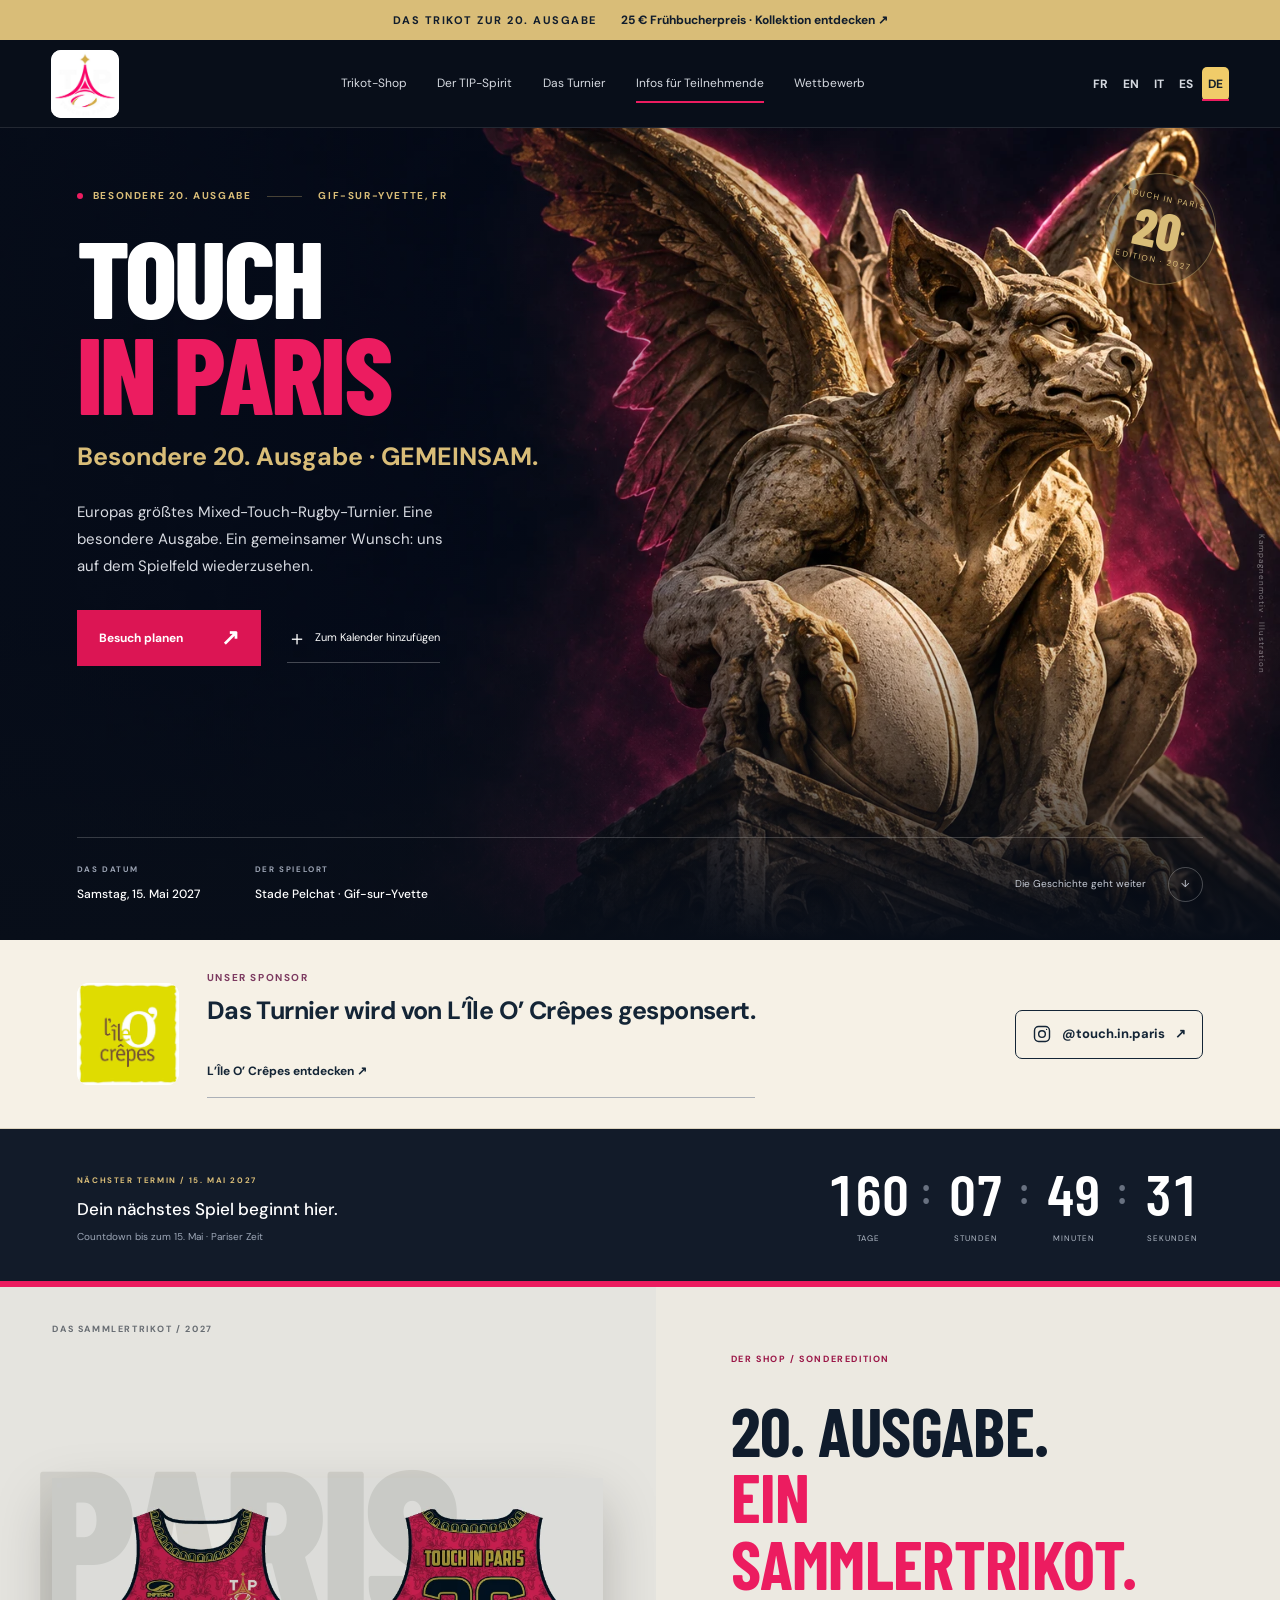
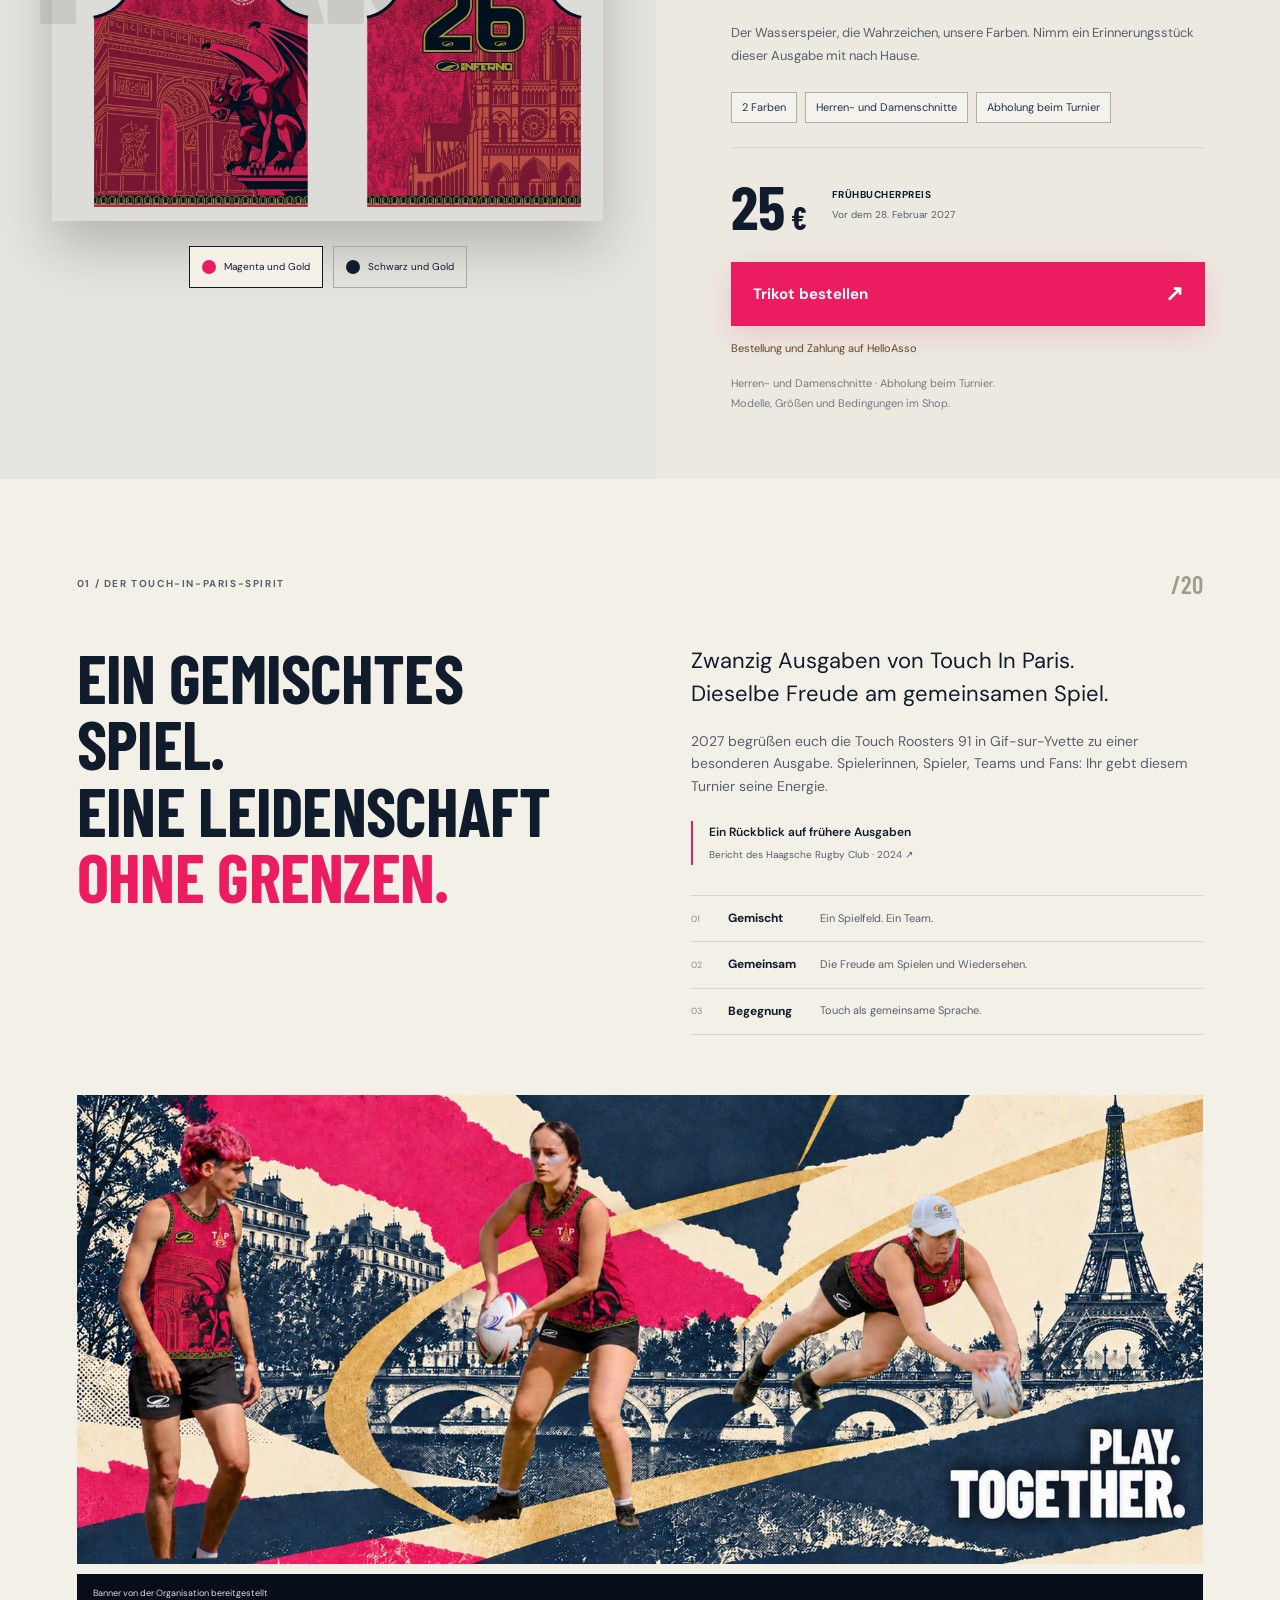
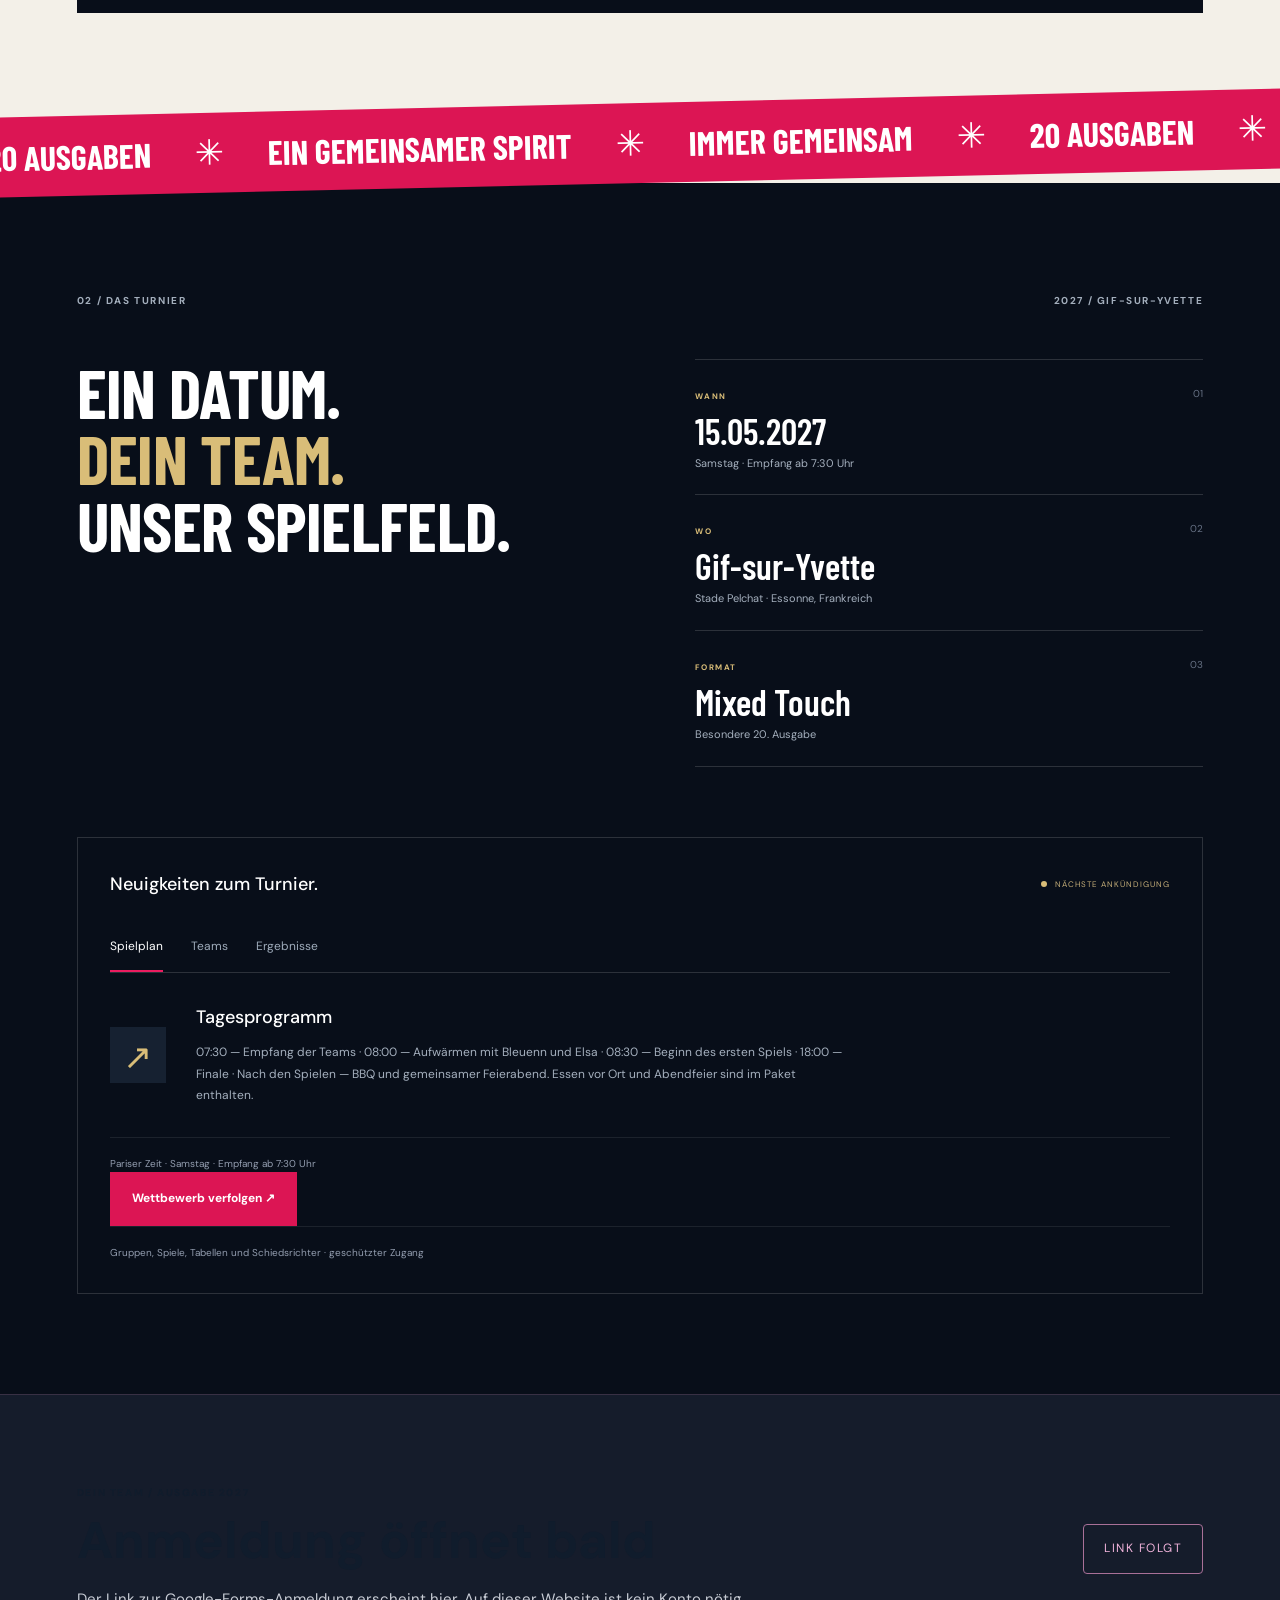
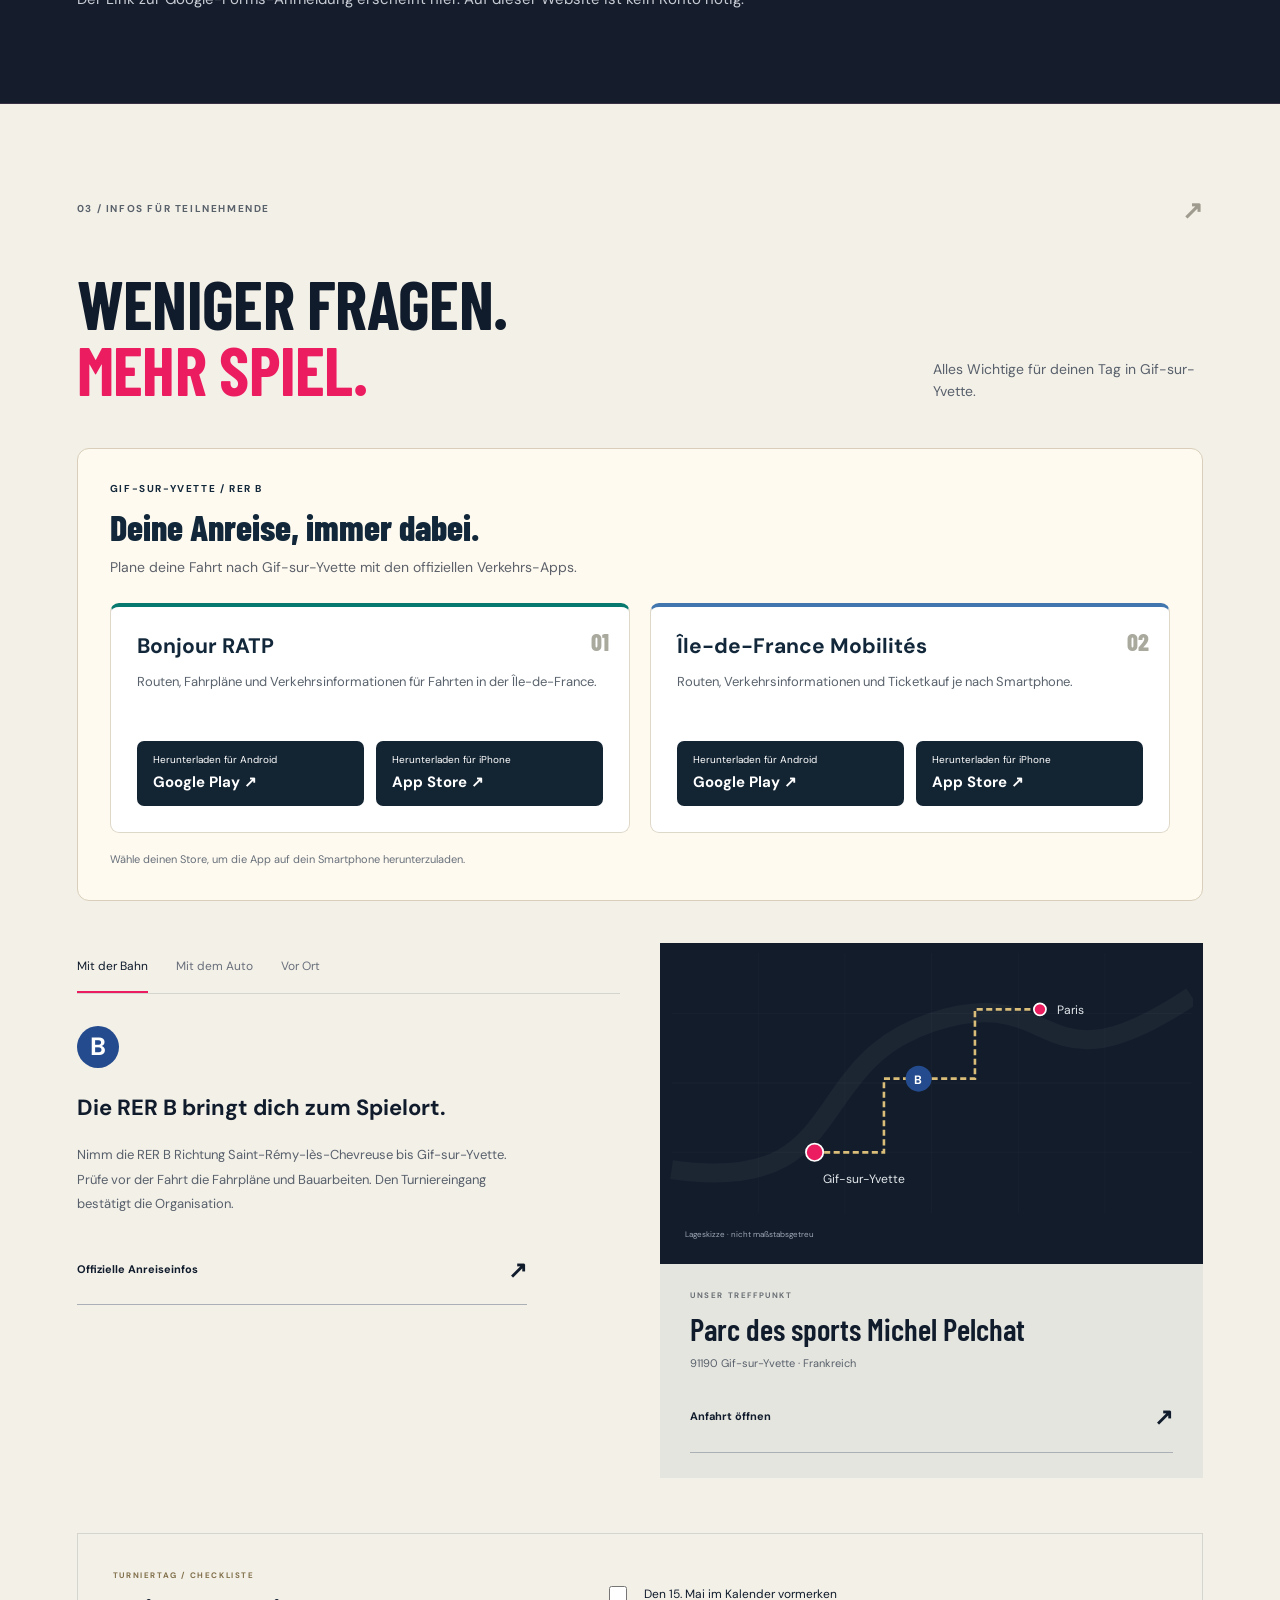
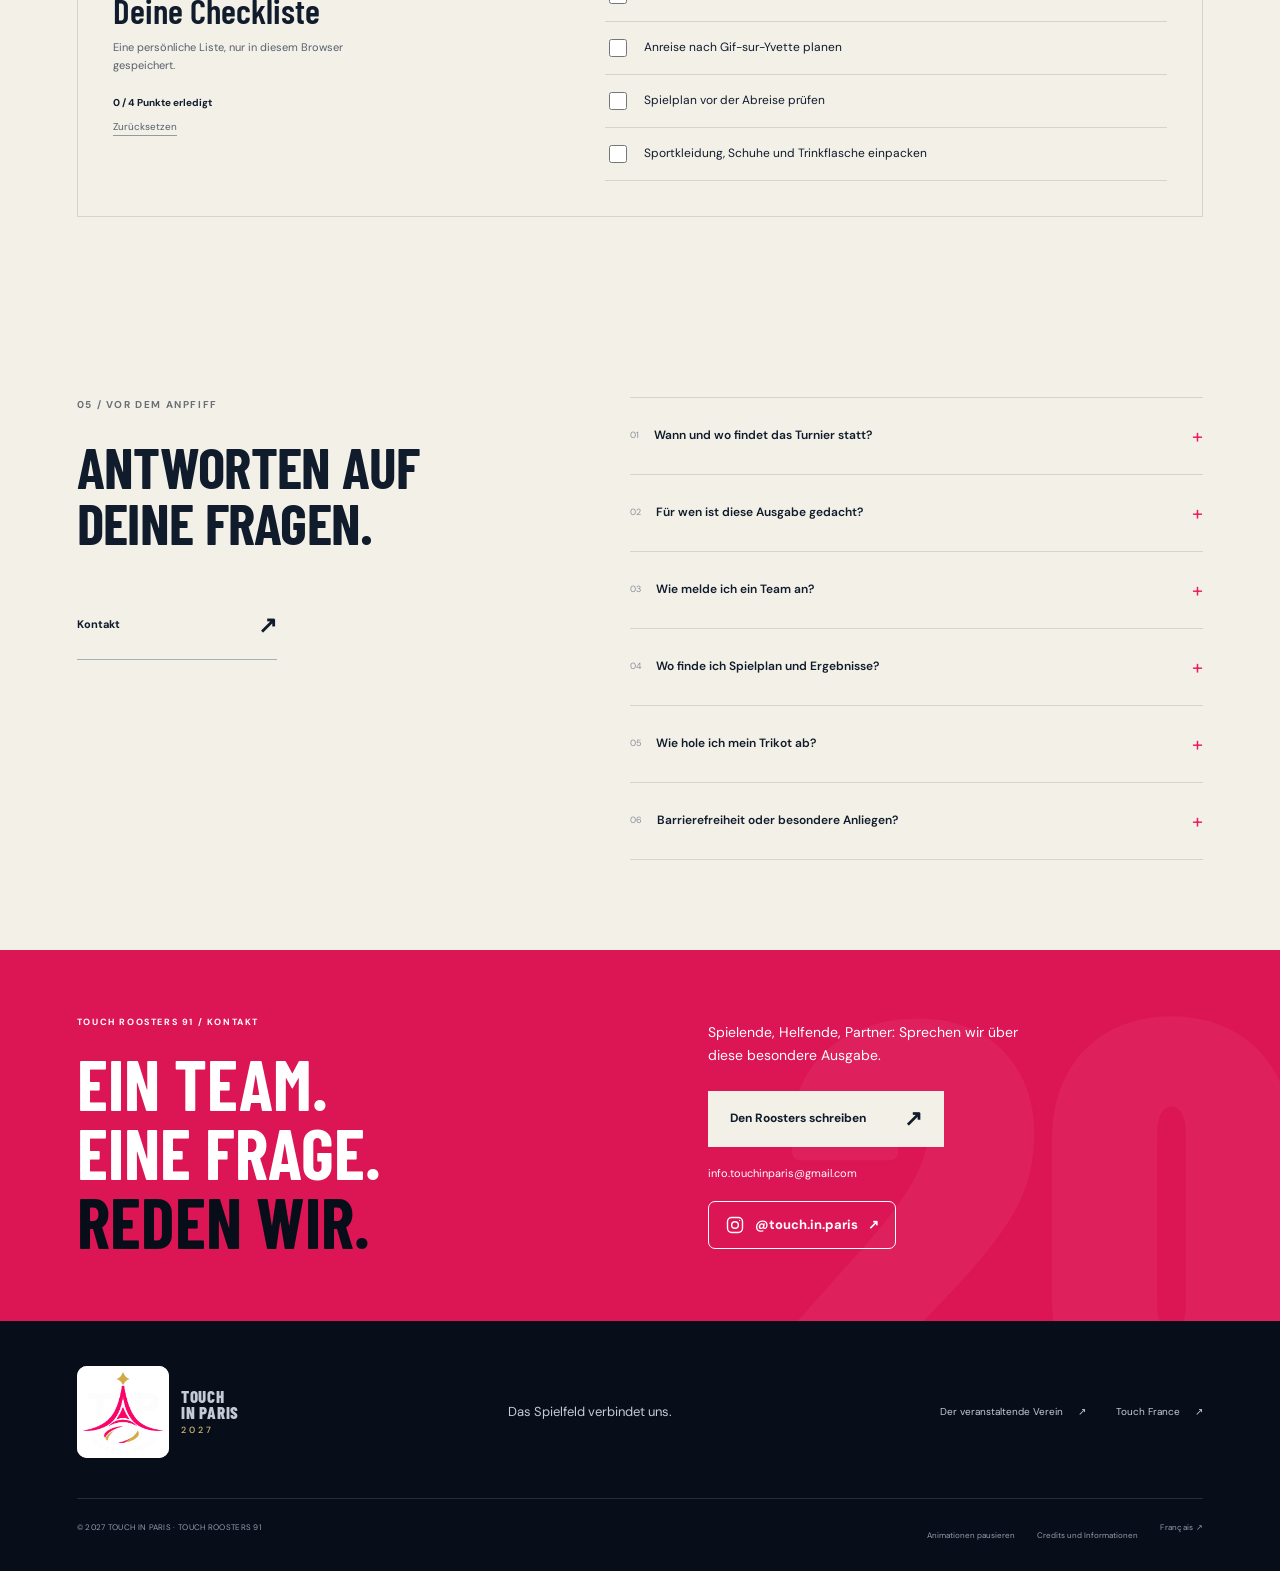
==== de/index.html @ 98de5669 "Add files via upload Remarque Fabrice" ====
<!doctype html><html lang="de"><head><meta charset="utf-8"><meta name="viewport" content="width=device-width,initial-scale=1"><title>Touch In Paris 2027 — Die 20. Gemeinsam.</title><meta name="description" content="Die 20. Ausgabe von Touch In Paris. Mixed-Touch-Rugby am Samstag, 15. Mai 2027 im Stade Pelchat, Gif-sur-Yvette, Frankreich. Plane deinen Besuch."><meta name="theme-color" content="#080e19"><link rel="icon" href="/assets/favicon.svg"><link rel="canonical" href="https://touchinparis.touchroosters91.com/de/"><link rel="alternate" hreflang="fr" href="https://touchinparis.touchroosters91.com/fr/"><link rel="alternate" hreflang="en" href="https://touchinparis.touchroosters91.com/en/"><link rel="alternate" hreflang="it" href="https://touchinparis.touchroosters91.com/it/"><link rel="alternate" hreflang="es" href="https://touchinparis.touchroosters91.com/es/"><link rel="alternate" hreflang="de" href="https://touchinparis.touchroosters91.com/de/"><link rel="alternate" hreflang="x-default" href="https://touchinparis.touchroosters91.com/fr/"><meta property="og:title" content="Touch In Paris 2027 — Die 20. Gemeinsam."><meta property="og:description" content="Die 20. Ausgabe von Touch In Paris. Mixed-Touch-Rugby am Samstag, 15. Mai 2027 im Stade Pelchat, Gif-sur-Yvette, Frankreich. Plane deinen Besuch."><meta property="og:image" content="https://touchinparis.touchroosters91.com/assets/campaign.webp"><meta property="og:type" content="website"><meta property="og:url" content="https://touchinparis.touchroosters91.com/de/"><link rel="preload" href="/assets/campaign.webp" as="image" fetchpriority="high"><link rel="stylesheet" href="/style.fed7dcada0f1.css"><script type="application/ld+json">{"@context":"https://schema.org","@type":"SportsEvent","name":"Touch In Paris 2027 — Besondere 20. Ausgabe","startDate":"2027-05-15T07:30:00+02:00","eventStatus":"https://schema.org/EventScheduled","eventAttendanceMode":"https://schema.org/OfflineEventAttendanceMode","sport":"Touch rugby","location":{"@type":"Place","name":"Stade Pelchat","address":{"@type":"PostalAddress","addressLocality":"Gif-sur-Yvette","postalCode":"91190","addressCountry":"FR"}},"organizer":{"@type":"Organization","name":"Touch Roosters 91","url":"https://www.touchrugby91.com/"},"image":"https://touchinparis.touchroosters91.com/assets/campaign.webp","description":"Die 20. Ausgabe von Touch In Paris. Mixed-Touch-Rugby am Samstag, 15. Mai 2027 im Stade Pelchat, Gif-sur-Yvette, Frankreich. Plane deinen Besuch.","url":"https://touchinparis.touchroosters91.com/de/"}</script></head><body>
<a class="shop-announcement" href="#collector"><span>DAS TRIKOT ZUR 20. AUSGABE</span><strong>25 € Frühbucherpreis · Kollektion entdecken ↗</strong></a><a class="skip" href="#main">Zum Inhalt</a><header class="header"><a class="brand" href="/de/" aria-label="Touch In Paris"><img class="tip-logo" src="/assets/tip-logo-2027-pink-gold.jpg" alt="Touch In Paris" width="1254" height="1254"><span class="brand-name">TOUCH<br>IN PARIS<span class="brand-year">2027</span></span></a><button class="menu-toggle" aria-expanded="false" aria-controls="navigation" aria-label="Menü öffnen"><span></span><span></span></button><nav id="navigation" aria-label="Hauptnavigation"><a href="#collector">Trikot-Shop</a><a href="#spirit">Der TIP-Spirit</a><a href="#event">Das Turnier</a><a href="#guide">Infos für Teilnehmende</a><a href="/competition/?lang=de">Wettbewerb</a></nav><div class="header-end"><nav class="language-links" aria-label="Sprache"><a href="/fr/" lang="fr" hreflang="fr" >FR</a><a href="/en/" lang="en" hreflang="en" >EN</a><a href="/it/" lang="it" hreflang="it" >IT</a><a href="/es/" lang="es" hreflang="es" >ES</a><a href="/de/" lang="de" hreflang="de" aria-current="page">DE</a></nav></div></header>
<main id="main"><section class="hero" aria-labelledby="hero-title"><img class="hero-art" src="/assets/campaign.webp" width="1536" height="1024" alt="" fetchpriority="high"><div class="hero-shade"></div><div class="hero-content"><p class="overline"><span class="dot"></span> Besondere 20. Ausgabe <span class="edition-rule"></span> GIF-SUR-YVETTE, FR</p><h1 id="hero-title">TOUCH<br><em>IN PARIS</em></h1><p class="hero-edition">Besondere 20. Ausgabe · GEMEINSAM.</p><p class="hero-intro">Europas größtes Mixed-Touch-Rugby-Turnier. Eine besondere Ausgabe. Ein gemeinsamer Wunsch: uns auf dem Spielfeld wiederzusehen.</p><div class="hero-actions"><a class="button pink" href="#guide">Besuch planen<span aria-hidden="true">↗</span></a><a class="calendar-link" href="/tip-2027-de.ics" download><span aria-hidden="true">＋</span>Zum Kalender hinzufügen</a></div></div><div class="edition-stamp" aria-hidden="true"><span>TOUCH IN PARIS</span><strong>20<sup>.</sup></strong><span>EDITION · 2027</span></div><div class="hero-bottom"><div><span class="tiny">DAS DATUM</span><strong>Samstag, 15. Mai 2027</strong></div><div><span class="tiny">DER SPIELORT</span><strong>Stade Pelchat · Gif-sur-Yvette</strong></div><a href="#spirit" class="scroll-cue">Die Geschichte geht weiter<span>↓</span></a></div><span class="art-credit">Kampagnenmotiv · Illustration</span></section>
<section class="sponsor-band" aria-label="UNSER SPONSOR"><a class="sponsor-logo" href="https://www.ileocrepes.com/" target="_blank" rel="noopener noreferrer"><img src="/assets/ileo-crepes-sponsor.png" width="447" height="447" alt="L’Île O’ Crêpes" loading="lazy"></a><div><p class="overline">UNSER SPONSOR</p><h2>Das Turnier wird von L’Île O’ Crêpes gesponsert.</h2><a class="text-link" href="https://www.ileocrepes.com/" target="_blank" rel="noopener noreferrer">L’Île O’ Crêpes entdecken ↗</a></div><a class="instagram-link" href="https://www.instagram.com/touch.in.paris/" aria-label="Dem Turnier auf Instagram folgen · @touch.in.paris" target="_blank" rel="noopener noreferrer"><svg viewBox="0 0 24 24" width="20" height="20" fill="none" stroke="currentColor" stroke-width="1.7" aria-hidden="true"><rect x="3" y="3" width="18" height="18" rx="5"/><circle cx="12" cy="12" r="4"/><circle cx="17.5" cy="6.5" r=".8" fill="currentColor" stroke="none"/></svg><span>@touch.in.paris</span><span aria-hidden="true">↗</span></a></section>
<section class="countdown-bar" aria-label="Countdown"><div><span class="overline">NÄCHSTER TERMIN / 15. MAI 2027</span><h2>Dein nächstes Spiel beginnt hier.</h2><p>Countdown bis zum 15. Mai · Pariser Zeit</p></div><div class="countdown" role="timer" aria-label="Countdown bis zum 15. Mai · Pariser Zeit" data-day="Heute ist Turniertag." data-ended="Danke für diese 20. Ausgabe."><div><strong data-count="0">--</strong><span>Tage</span></div><div><strong data-count="1">--</strong><span>Stunden</span></div><div><strong data-count="2">--</strong><span>Minuten</span></div><div><strong data-count="3">--</strong><span>Sekunden</span></div></div></section>
<section id="collector" class="collector"><div class="jersey-stage"><span class="overline">DAS SAMMLERTRIKOT / 2027</span><span class="jersey-backdrop" aria-hidden="true">PARIS</span><img id="jersey" src="/assets/maillot-magenta.webp" width="906" height="564" loading="eager" alt="Sammlertrikot, Vorder- und Rückansicht — Magenta und Gold"><div class="color-controls" role="group" aria-label="Farbe"><button type="button" data-color="magenta" data-alt="Sammlertrikot, Vorder- und Rückansicht — Magenta und Gold" aria-pressed="true"><span class="swatch magenta"></span>Magenta und Gold</button><button type="button" data-color="noir" data-alt="Sammlertrikot, Vorder- und Rückansicht — Schwarz und Gold" aria-pressed="false"><span class="swatch black"></span>Schwarz und Gold</button></div></div><div class="collector-copy"><p class="overline">DER SHOP / SONDEREDITION</p><h2 class="display">20. Ausgabe.<br><em>Ein Sammlertrikot.</em></h2><p>Der Wasserspeier, die Wahrzeichen, unsere Farben. Nimm ein Erinnerungsstück dieser Ausgabe mit nach Hause.</p><div class="shop-details"><span>2 Farben</span><span>Herren- und Damenschnitte</span><span>Abholung beim Turnier</span></div><div class="price-row"><strong>25<span> €</span></strong><span>Frühbucherpreis<small>Vor dem 28. Februar 2027</small></span></div><a class="button pink" href="https://www.helloasso.com/associations/touch-roosters-91/boutiques/maillot-collector-touch-in-paris-2027" target="_blank" rel="noopener noreferrer">Trikot bestellen<span aria-hidden="true">↗</span></a><p class="shop-payment">Bestellung und Zahlung auf HelloAsso</p><p class="shop-note">Herren- und Damenschnitte · Abholung beim Turnier.<br>Modelle, Größen und Bedingungen im Shop.</p></div></section>
<section id="spirit" class="story section"><div class="section-top"><p class="overline">01 / DER TOUCH-IN-PARIS-SPIRIT</p><span class="index-mark">/20</span></div><div class="story-grid"><h2 class="display reveal">Ein gemischtes Spiel.<br>Eine Leidenschaft<br><em>ohne Grenzen.</em></h2><div class="story-copy reveal"><p class="lead">Zwanzig Ausgaben von Touch In Paris. Dieselbe Freude am gemeinsamen Spiel.</p><p>2027 begrüßen euch die Touch Roosters 91 in Gif-sur-Yvette zu einer besonderen Ausgabe. Spielerinnen, Spieler, Teams und Fans: Ihr gebt diesem Turnier seine Energie.</p><a class="archive-link" href="https://haagscherugbyclub.nl/touch-in-paris-tournament/" target="_blank" rel="noopener noreferrer">Ein Rückblick auf frühere Ausgaben<span>Bericht des Haagsche Rugby Club · 2024 ↗</span></a><div class="values"><div><span class="value-number">01</span><h3>Gemischt</h3><p>Ein Spielfeld. Ein Team.</p></div><div><span class="value-number">02</span><h3>Gemeinsam</h3><p>Die Freude am Spielen und Wiedersehen.</p></div><div><span class="value-number">03</span><h3>Begegnung</h3><p>Touch als gemeinsame Sprache.</p></div></div></div></div><figure class="action-art supplied-banner"><img src="/assets/tip-banner-2027.jpg" width="1600" height="667" loading="lazy" alt="Touch In Paris · Play. Together."><figcaption>Banner von der Organisation bereitgestellt</figcaption></figure></section>
<div class="ticker" aria-hidden="true"><div><span>20 AUSGABEN</span><i>✳</i><span>EIN GEMEINSAMER SPIRIT</span><i>✳</i><span>IMMER GEMEINSAM</span><i>✳</i><span>20 AUSGABEN</span><i>✳</i><span>EIN GEMEINSAMER SPIRIT</span><i>✳</i><span>IMMER GEMEINSAM</span><i>✳</i></div></div>
<section id="event" class="event-section section"><div class="section-top"><p class="overline">02 / DAS TURNIER</p><span class="overline">2027 / GIF-SUR-YVETTE</span></div><div class="event-layout"><h2 class="display reveal">Ein Datum.<br><em>Dein Team.</em><br>Unser Spielfeld.</h2><div class="event-facts"><div class="fact reveal"><span class="tiny">WANN</span><h3>15.05.2027</h3><p>Samstag · Empfang ab 7:30 Uhr</p><span class="fact-index">01</span></div><div class="fact reveal"><span class="tiny">WO</span><h3>Gif-sur-Yvette</h3><p>Stade Pelchat · Essonne, Frankreich</p><span class="fact-index">02</span></div><div class="fact reveal"><span class="tiny">FORMAT</span><h3>Mixed Touch</h3><p>Besondere 20. Ausgabe</p><span class="fact-index">03</span></div></div></div><div class="competition reveal"><div class="competition-heading"><h3>Neuigkeiten zum Turnier.</h3><span class="status"><span class="dot"></span>NÄCHSTE ANKÜNDIGUNG</span></div><div class="tabs" role="tablist" aria-label="Das Turnier"><button role="tab" id="comp-tab-0" aria-controls="comp-panel-0" aria-selected="true" tabindex="0">Spielplan</button><button role="tab" id="comp-tab-1" aria-controls="comp-panel-1" aria-selected="false" tabindex="-1">Teams</button><button role="tab" id="comp-tab-2" aria-controls="comp-panel-2" aria-selected="false" tabindex="-1">Ergebnisse</button></div><div id="comp-panel-0" role="tabpanel" aria-labelledby="comp-tab-0" ><div class="panel-icon" aria-hidden="true">↗</div><div><h4>Tagesprogramm</h4><p>07:30 — Empfang der Teams · 08:00 — Aufwärmen mit Bleuenn und Elsa · 08:30 — Beginn des ersten Spiels · 18:00 — Finale · Nach den Spielen — BBQ und gemeinsamer Feierabend. Essen vor Ort und Abendfeier sind im Paket enthalten.</p></div></div><div id="comp-panel-1" role="tabpanel" aria-labelledby="comp-tab-1" hidden><div class="panel-icon" aria-hidden="true">◎</div><div><h4>Die Teams bereiten sich vor</h4><p>Die Liste der Teams für 2027 ist noch nicht veröffentlicht. Teilnehmende Vereine erscheinen hier nach ihrer Bekanntgabe.</p></div></div><div id="comp-panel-2" role="tabpanel" aria-labelledby="comp-tab-2" hidden><div class="panel-icon" aria-hidden="true">—</div><div><h4>Die Spiele stehen noch bevor</h4><p>Gruppen, Ergebnisse und Tabellen werden mit den Turnierinformationen veröffentlicht.</p></div></div><p class="competition-note">Pariser Zeit · Samstag · Empfang ab 7:30 Uhr</p><a class="button pink competition-entry" href="/competition/?lang=de">Wettbewerb verfolgen ↗</a><p class="competition-note">Gruppen, Spiele, Tabellen und Schiedsrichter · geschützter Zugang</p></div></section>
<section id="inscriptions" class="registration-band section" aria-labelledby="registration-title"><div><p class="overline">DEIN TEAM / AUSGABE 2027</p><h2 id="registration-title">Anmeldung öffnet bald</h2><p>Der Link zur Google-Forms-Anmeldung erscheint hier. Auf dieser Website ist kein Konto nötig.</p></div><span class="registration-status">LINK FOLGT</span></section>
<section id="guide" class="guide section"><div class="section-top"><p class="overline">03 / INFOS FÜR TEILNEHMENDE</p><span class="index-mark">↗</span></div><div class="guide-heading"><h2 class="display reveal">Weniger Fragen.<br><em>Mehr Spiel.</em></h2><p>Alles Wichtige für deinen Tag in Gif-sur-Yvette.</p></div><section class="transport-apps" aria-labelledby="transport-apps-title"><div class="transport-apps-heading"><p class="overline">GIF-SUR-YVETTE / RER B</p><h3 id="transport-apps-title">Deine Anreise, immer dabei.</h3><p>Plane deine Fahrt nach Gif-sur-Yvette mit den offiziellen Verkehrs-Apps.</p></div><div class="transport-app-grid"><article class="transport-app ratp"><span class="app-number" aria-hidden="true">01</span><h4>Bonjour RATP</h4><p>Routen, Fahrpläne und Verkehrsinformationen für Fahrten in der Île-de-France.</p><div class="store-links"><a href="https://play.google.com/store/apps/details?id=com.fabernovel.ratp&amp;hl=de" aria-label="Herunterladen für Android · Bonjour RATP" target="_blank" rel="noopener noreferrer"><small>Herunterladen für Android</small><strong>Google Play ↗</strong></a><a href="https://apps.apple.com/de/app/bonjour-ratp/id507107090" aria-label="Herunterladen für iPhone · Bonjour RATP" target="_blank" rel="noopener noreferrer"><small>Herunterladen für iPhone</small><strong>App Store ↗</strong></a></div></article><article class="transport-app idfm"><span class="app-number" aria-hidden="true">02</span><h4>Île-de-France Mobilités</h4><p>Routen, Verkehrsinformationen und Ticketkauf je nach Smartphone.</p><div class="store-links"><a href="https://play.google.com/store/apps/details?id=com.applidium.vianavigo&amp;hl=de" aria-label="Herunterladen für Android · Île-de-France Mobilités" target="_blank" rel="noopener noreferrer"><small>Herunterladen für Android</small><strong>Google Play ↗</strong></a><a href="https://apps.apple.com/de/app/%C3%AEle-de-france-mobilit%C3%A9s/id484527651" aria-label="Herunterladen für iPhone · Île-de-France Mobilités" target="_blank" rel="noopener noreferrer"><small>Herunterladen für iPhone</small><strong>App Store ↗</strong></a></div></article></div><p class="transport-apps-note">Wähle deinen Store, um die App auf dein Smartphone herunterzuladen.</p></section><div class="guide-grid"><div class="travel"><div class="tabs" role="tablist" aria-label="Anreise und Ankunft"><button role="tab" id="travel-tab-0" aria-controls="travel-panel-0 travel-visual-0" aria-selected="true" tabindex="0">Mit der Bahn</button><button role="tab" id="travel-tab-1" aria-controls="travel-panel-1 travel-visual-1" aria-selected="false" tabindex="-1">Mit dem Auto</button><button role="tab" id="travel-tab-2" aria-controls="travel-panel-2 travel-visual-2" aria-selected="false" tabindex="-1">Vor Ort</button></div><div id="travel-panel-0" class="travel-panel" role="tabpanel" aria-labelledby="travel-tab-0" ><span class="route-icon" aria-hidden="true">B</span><h3>Die RER B bringt dich zum Spielort.</h3><p>Nimm die RER B Richtung Saint-Rémy-lès-Chevreuse bis Gif-sur-Yvette. Prüfe vor der Fahrt die Fahrpläne und Bauarbeiten. Den Turniereingang bestätigt die Organisation.</p><a class="text-link" href="https://www.ville-gif.fr/1800/venir-a-gif.htm?L=1" target="_blank" rel="noopener noreferrer">Offizielle Anreiseinfos<span aria-hidden="true">↗</span></a></div><div id="travel-panel-1" class="travel-panel" role="tabpanel" aria-labelledby="travel-tab-1" hidden><span class="route-icon" aria-hidden="true">↗</span><h3>Dein Ziel: Stade Pelchat.</h3><p>Gib „Parc des sports Michel Pelchat, Gif-sur-Yvette“ als Ziel ein. Eingang, Parkplätze und Ausstiegsmöglichkeiten werden vor dem Turnier bestätigt.</p><a class="text-link" href="https://www.google.com/maps/search/?api=1&query=Parc+des+sports+Michel+Pelchat+Gif-sur-Yvette" target="_blank" rel="noopener noreferrer">Route planen<span aria-hidden="true">↗</span></a></div><div id="travel-panel-2" class="travel-panel" role="tabpanel" aria-labelledby="travel-tab-2" hidden><span class="route-icon" aria-hidden="true">◎</span><h3>Euer Tag vor Ort</h3><p>Essen vor Ort und Abendfeier sind im Paket enthalten.</p><a class="text-link" href="mailto:info.touchinparis@gmail.com">Organisation kontaktieren<span aria-hidden="true">↗</span></a></div></div><div class="venue-card"><div id="travel-visual-0" role="tabpanel" aria-labelledby="travel-tab-0"><div class="route-map" aria-hidden="true"><svg viewBox="0 0 600 300" fill="none"><path class="map-grid" d="M0 70H600M0 150H600M0 230H600M100 0V300M200 0V300M300 0V300M400 0V300M500 0V300"/><path class="map-river" d="M600 50C420 170 450 30 300 80S210 280 0 250"/><path class="map-route" d="M425 65L350 65L350 145L245 145L245 230L165 230"/><circle cx="425" cy="65" r="7"/><circle cx="165" cy="230" r="10"/><text x="445" y="70">Paris</text><text x="175" y="265">Gif-sur-Yvette</text><rect x="270" y="130" width="30" height="30" rx="15"/><text class="line-b" x="280" y="151">B</text></svg><span>Lageskizze · nicht maßstabsgetreu</span></div></div><div id="travel-visual-1" role="tabpanel" aria-labelledby="travel-tab-1" hidden><div class="road-card"><p class="overline">Alle Wege führen zum TIP</p><svg class="europe-map" viewBox="0 0 600 440" role="img" aria-label="Frankreich, Belgien, Luxemburg, Deutschland, Schweiz, Italien, Spanien, Andorra, Monaco"><g class="countries"><path d="M225 87L262 58 295 78 320 113 306 151 337 194 324 232 354 280 325 314 265 313 223 343 169 318 159 269 169 223 142 183 78 161 83 142 155 143 183 119Z" class="france"/><path d="M225 87L262 58 293 49 321 69 320 113 295 78Z"/><path d="M321 69L357 42 415 55 432 117 407 185 337 194 306 151 320 113Z"/><path d="M337 194L407 185 418 221 378 243 324 232Z"/><path d="M378 243L418 221 443 261 442 295 487 342 474 358 450 325 424 314 398 270 354 280 324 232Z"/><path d="M169 318L223 343 265 313 284 345 249 394 113 407 90 370 111 330Z"/></g><g class="country-labels"><text x="230" y="244">Frankreich</text><text x="263" y="41">Belgien</text><text x="405" y="124">Deutschland</text><text x="371" y="215">Schweiz</text><text x="456" y="286">Italien</text><text x="183" y="377">Spanien</text><circle cx="317" cy="119" r="4"/><path d="M317 119L349 151H421"/><text x="387" y="166">Luxemburg</text><circle cx="242" cy="332" r="4"/><path d="M242 332L292 369H343"/><text x="322" y="386">Andorra</text><circle cx="350" cy="280" r="4"/><path d="M350 280L366 313H417"/><text x="388" y="329">Monaco</text></g><path class="road-track" d="M173 307C197 288 184 260 206 232S240 206 240 170"/><g class="road-car"><rect x="-12" y="-7" width="24" height="14" rx="5"/><path d="M-5-5H5V5H-5Z"/><circle cx="-7" cy="-8" r="3"/><circle cx="7" cy="-8" r="3"/><circle cx="-7" cy="8" r="3"/><circle cx="7" cy="8" r="3"/></g><circle class="destination" cx="240" cy="170" r="7"/><text class="destination-label" x="120" y="112">Gif-sur-Yvette</text><path class="pin-line" d="M190 117L234 163"/></svg><p class="map-disclaimer">Schematische Karte · beispielhafte Route</p></div></div><div id="travel-visual-2" role="tabpanel" aria-labelledby="travel-tab-2" hidden><div class="day-programme"><p class="overline">15.05.2027 · Pariser Zeit</p><h3>Euer Tag vor Ort</h3><ol><li><strong>07:30</strong><span>Empfang der Teams</span></li><li><strong>08:00</strong><span>Aufwärmen mit Bleuenn und Elsa</span></li><li><strong>08:30</strong><span>Beginn des ersten Spiels</span></li><li><strong>18:00</strong><span>Finale</span></li><li><strong>Nach den Spielen</strong><span>BBQ und gemeinsamer Feierabend</span></li></ol><p class="meal-note">Essen vor Ort und Abendfeier sind im Paket enthalten.</p></div><div class="care-panel"><p class="overline">Für euch da</p><a href="https://www.eso-suposteo.fr/" target="_blank" rel="noopener noreferrer">Osteopathie-Team der Schule ESO ↗</a><p>＋ Ersthelfer</p></div></div><div class="venue-detail"><p class="overline">UNSER TREFFPUNKT</p><h3>Parc des sports Michel Pelchat</h3><p>91190 Gif-sur-Yvette · Frankreich</p><a class="text-link" href="https://www.google.com/maps/search/?api=1&query=Parc+des+sports+Michel+Pelchat+Gif-sur-Yvette" target="_blank" rel="noopener noreferrer">Anfahrt öffnen<span aria-hidden="true">↗</span></a></div></div></div><div class="checklist reveal"><div><p class="overline">TURNIERTAG / CHECKLISTE</p><h3>Deine Checkliste</h3><p>Eine persönliche Liste, nur in diesem Browser gespeichert.</p><span class="check-progress" aria-live="polite" data-label="Punkte erledigt"></span><button type="button" class="reset-checklist">Zurücksetzen</button></div><div class="check-items"><label><input type="checkbox" data-check="0"><span>Den 15. Mai im Kalender vormerken</span></label><label><input type="checkbox" data-check="1"><span>Anreise nach Gif-sur-Yvette planen</span></label><label><input type="checkbox" data-check="2"><span>Spielplan vor der Abreise prüfen</span></label><label><input type="checkbox" data-check="3"><span>Sportkleidung, Schuhe und Trinkflasche einpacken</span></label></div></div></section>

<section id="faq" class="faq section"><div><p class="overline">05 / VOR DEM ANPFIFF</p><h2 class="display">Antworten auf deine Fragen.</h2><a class="text-link" href="mailto:info.touchinparis@gmail.com">Kontakt<span aria-hidden="true">↗</span></a></div><div class="questions"><details><summary><span class="q-index">01</span>Wann und wo findet das Turnier statt?<span class="q-plus" aria-hidden="true">+</span></summary><p>Samstag, 15. Mai 2027, Empfang ab 7:30 Uhr im Parc des sports Michel Pelchat, 91190 Gif-sur-Yvette, Frankreich. Der genaue Eingang wird vor dem Turnier bekannt gegeben.</p></details><details><summary><span class="q-index">02</span>Für wen ist diese Ausgabe gedacht?<span class="q-plus" aria-hidden="true">+</span></summary><p>Touch In Paris 2027 ist ein Mixed-Touch-Rugby-Turnier. Teilnahmebedingungen und Anmeldung bitte mit der Organisation klären.</p></details><details><summary><span class="q-index">03</span>Wie melde ich ein Team an?<span class="q-plus" aria-hidden="true">+</span></summary><p>Die Anmeldung öffnet bald. Hier wird ein Link zum Google-Forms-Formular veröffentlicht. Auf dieser Website ist kein Konto nötig. Gebühren und verfügbare Plätze bestätigt die Organisation.</p></details><details><summary><span class="q-index">04</span>Wo finde ich Spielplan und Ergebnisse?<span class="q-plus" aria-hidden="true">+</span></summary><p>Im Turnierbereich stehen Ankündigungen zu Spielplan, Teams und Ergebnissen. Die Detailansicht befindet sich auf der geschützten Seite Wettbewerb.</p></details><details><summary><span class="q-index">05</span>Wie hole ich mein Trikot ab?<span class="q-plus" aria-hidden="true">+</span></summary><p>Die Abholung ist beim Turnier am Samstag, 15. Mai 2027 vorgesehen. Wähle Modell und Größe im HelloAsso-Shop; dort stehen auch die Bestellbedingungen.</p></details><details><summary><span class="q-index">06</span>Barrierefreiheit oder besondere Anliegen?<span class="q-plus" aria-hidden="true">+</span></summary><p>Schreibe an info.touchinparis@gmail.com, um deinen Besuch zu planen. Angaben zur Barrierefreiheit werden vor dem Turnier bestätigt.</p></details></div></section>
<section class="contact-band"><div><p class="overline">TOUCH ROOSTERS 91 / KONTAKT</p><h2>Ein Team.<br>Eine Frage.<br><em>Reden wir.</em></h2></div><div><p>Spielende, Helfende, Partner: Sprechen wir über diese besondere Ausgabe.</p><a class="button light" href="mailto:info.touchinparis@gmail.com">Den Roosters schreiben<span aria-hidden="true">↗</span></a><p class="contact-email">info.touchinparis@gmail.com</p><a class="instagram-link" href="https://www.instagram.com/touch.in.paris/" aria-label="Dem Turnier auf Instagram folgen · @touch.in.paris" target="_blank" rel="noopener noreferrer"><svg viewBox="0 0 24 24" width="20" height="20" fill="none" stroke="currentColor" stroke-width="1.7" aria-hidden="true"><rect x="3" y="3" width="18" height="18" rx="5"/><circle cx="12" cy="12" r="4"/><circle cx="17.5" cy="6.5" r=".8" fill="currentColor" stroke="none"/></svg><span>@touch.in.paris</span><span aria-hidden="true">↗</span></a></div><span class="contact-20" aria-hidden="true">20</span></section>
</main><footer><div class="footer-main"><a class="brand" href="/de/"><img class="tip-logo" src="/assets/tip-logo-2027-pink-gold.jpg" alt="Touch In Paris" width="1254" height="1254"><span class="brand-name">TOUCH<br>IN PARIS<span class="brand-year">2027</span></span></a><p>Das Spielfeld verbindet uns.</p><div><a href="https://www.touchrugby91.com/" target="_blank" rel="noopener noreferrer">Der veranstaltende Verein<span aria-hidden="true">↗</span></a><a href="https://touchfrance.fr/" target="_blank" rel="noopener noreferrer">Touch France<span aria-hidden="true">↗</span></a></div></div><div class="footer-bottom"><span>© 2027 TOUCH IN PARIS · TOUCH ROOSTERS 91</span><div><button class="motion-toggle" data-pause="Animationen pausieren" data-resume="Animationen fortsetzen" aria-pressed="false">Animationen pausieren</button><button data-open-dialog>Credits und Informationen</button><a href="/fr/" lang="fr">Français ↗</a></div></div></footer><dialog id="credits"><button class="dialog-close" aria-label="Schließen">×</button><p class="overline">TOUCH IN PARIS 2027</p><h2>Über diese Website</h2><p>Touch In Paris 2027 · 20. Ausgabe. Organisation: Touch Roosters 91. Kontakt: info.touchinparis@gmail.com. Der Wasserspeier auf der Startseite ist eine KI-Illustration. Logo, Banner und Trikotbilder stammen von der Organisation. Die öffentliche Website enthält keine Erfassungsformulare oder Analysewerkzeuge. Checkliste und Sprache nutzen den lokalen Browserspeicher. Der Wettbewerbsbereich verwendet ein Sitzungscookie für den Zugang. Für externe Dienste gelten deren eigene Bedingungen.</p><a class="text-link" href="mailto:info.touchinparis@gmail.com">Kontakt<span aria-hidden="true">↗</span></a></dialog><script src="/language-preference.7ca8c36c5efc.js" defer></script><script src="/app.cacd6aa2ebf0.js" defer></script></body></html>
---- style.fed7dcada0f1.css ----
/* vietnamese */
@font-face {
  font-family: 'Barlow Condensed';
  font-style: normal;
  font-weight: 600;
  font-display: swap;
  src: url(/assets/fonts/font-0.woff2) format('woff2');
  unicode-range: U+0102-0103, U+0110-0111, U+0128-0129, U+0168-0169, U+01A0-01A1, U+01AF-01B0, U+0300-0301, U+0303-0304, U+0308-0309, U+0323, U+0329, U+1EA0-1EF9, U+20AB;
}
/* latin-ext */
@font-face {
  font-family: 'Barlow Condensed';
  font-style: normal;
  font-weight: 600;
  font-display: swap;
  src: url(/assets/fonts/font-1.woff2) format('woff2');
  unicode-range: U+0100-02BA, U+02BD-02C5, U+02C7-02CC, U+02CE-02D7, U+02DD-02FF, U+0304, U+0308, U+0329, U+1D00-1DBF, U+1E00-1E9F, U+1EF2-1EFF, U+2020, U+20A0-20AB, U+20AD-20C4, U+2113, U+2C60-2C7F, U+A720-A7FF;
}
/* latin */
@font-face {
  font-family: 'Barlow Condensed';
  font-style: normal;
  font-weight: 600;
  font-display: swap;
  src: url(/assets/fonts/font-2.woff2) format('woff2');
  unicode-range: U+0000-00FF, U+0131, U+0152-0153, U+02BB-02BC, U+02C6, U+02DA, U+02DC, U+0304, U+0308, U+0329, U+2000-206F, U+20AC, U+2122, U+2191, U+2193, U+2212, U+2215, U+FEFF, U+FFFD;
}
/* vietnamese */
@font-face {
  font-family: 'Barlow Condensed';
  font-style: normal;
  font-weight: 700;
  font-display: swap;
  src: url(/assets/fonts/font-3.woff2) format('woff2');
  unicode-range: U+0102-0103, U+0110-0111, U+0128-0129, U+0168-0169, U+01A0-01A1, U+01AF-01B0, U+0300-0301, U+0303-0304, U+0308-0309, U+0323, U+0329, U+1EA0-1EF9, U+20AB;
}
/* latin-ext */
@font-face {
  font-family: 'Barlow Condensed';
  font-style: normal;
  font-weight: 700;
  font-display: swap;
  src: url(/assets/fonts/font-4.woff2) format('woff2');
  unicode-range: U+0100-02BA, U+02BD-02C5, U+02C7-02CC, U+02CE-02D7, U+02DD-02FF, U+0304, U+0308, U+0329, U+1D00-1DBF, U+1E00-1E9F, U+1EF2-1EFF, U+2020, U+20A0-20AB, U+20AD-20C4, U+2113, U+2C60-2C7F, U+A720-A7FF;
}
/* latin */
@font-face {
  font-family: 'Barlow Condensed';
  font-style: normal;
  font-weight: 700;
  font-display: swap;
  src: url(/assets/fonts/font-5.woff2) format('woff2');
  unicode-range: U+0000-00FF, U+0131, U+0152-0153, U+02BB-02BC, U+02C6, U+02DA, U+02DC, U+0304, U+0308, U+0329, U+2000-206F, U+20AC, U+2122, U+2191, U+2193, U+2212, U+2215, U+FEFF, U+FFFD;
}
/* vietnamese */
@font-face {
  font-family: 'Barlow Condensed';
  font-style: normal;
  font-weight: 800;
  font-display: swap;
  src: url(/assets/fonts/font-6.woff2) format('woff2');
  unicode-range: U+0102-0103, U+0110-0111, U+0128-0129, U+0168-0169, U+01A0-01A1, U+01AF-01B0, U+0300-0301, U+0303-0304, U+0308-0309, U+0323, U+0329, U+1EA0-1EF9, U+20AB;
}
/* latin-ext */
@font-face {
  font-family: 'Barlow Condensed';
  font-style: normal;
  font-weight: 800;
  font-display: swap;
  src: url(/assets/fonts/font-7.woff2) format('woff2');
  unicode-range: U+0100-02BA, U+02BD-02C5, U+02C7-02CC, U+02CE-02D7, U+02DD-02FF, U+0304, U+0308, U+0329, U+1D00-1DBF, U+1E00-1E9F, U+1EF2-1EFF, U+2020, U+20A0-20AB, U+20AD-20C4, U+2113, U+2C60-2C7F, U+A720-A7FF;
}
/* latin */
@font-face {
  font-family: 'Barlow Condensed';
  font-style: normal;
  font-weight: 800;
  font-display: swap;
  src: url(/assets/fonts/font-8.woff2) format('woff2');
  unicode-range: U+0000-00FF, U+0131, U+0152-0153, U+02BB-02BC, U+02C6, U+02DA, U+02DC, U+0304, U+0308, U+0329, U+2000-206F, U+20AC, U+2122, U+2191, U+2193, U+2212, U+2215, U+FEFF, U+FFFD;
}
/* vietnamese */
@font-face {
  font-family: 'Barlow Condensed';
  font-style: normal;
  font-weight: 900;
  font-display: swap;
  src: url(/assets/fonts/font-9.woff2) format('woff2');
  unicode-range: U+0102-0103, U+0110-0111, U+0128-0129, U+0168-0169, U+01A0-01A1, U+01AF-01B0, U+0300-0301, U+0303-0304, U+0308-0309, U+0323, U+0329, U+1EA0-1EF9, U+20AB;
}
/* latin-ext */
@font-face {
  font-family: 'Barlow Condensed';
  font-style: normal;
  font-weight: 900;
  font-display: swap;
  src: url(/assets/fonts/font-10.woff2) format('woff2');
  unicode-range: U+0100-02BA, U+02BD-02C5, U+02C7-02CC, U+02CE-02D7, U+02DD-02FF, U+0304, U+0308, U+0329, U+1D00-1DBF, U+1E00-1E9F, U+1EF2-1EFF, U+2020, U+20A0-20AB, U+20AD-20C4, U+2113, U+2C60-2C7F, U+A720-A7FF;
}
/* latin */
@font-face {
  font-family: 'Barlow Condensed';
  font-style: normal;
  font-weight: 900;
  font-display: swap;
  src: url(/assets/fonts/font-11.woff2) format('woff2');
  unicode-range: U+0000-00FF, U+0131, U+0152-0153, U+02BB-02BC, U+02C6, U+02DA, U+02DC, U+0304, U+0308, U+0329, U+2000-206F, U+20AC, U+2122, U+2191, U+2193, U+2212, U+2215, U+FEFF, U+FFFD;
}
/* latin-ext */
@font-face {
  font-family: 'DM Sans';
  font-style: normal;
  font-weight: 400;
  font-display: swap;
  src: url(/assets/fonts/font-12.woff2) format('woff2');
  unicode-range: U+0100-02BA, U+02BD-02C5, U+02C7-02CC, U+02CE-02D7, U+02DD-02FF, U+0304, U+0308, U+0329, U+1D00-1DBF, U+1E00-1E9F, U+1EF2-1EFF, U+2020, U+20A0-20AB, U+20AD-20C4, U+2113, U+2C60-2C7F, U+A720-A7FF;
}
/* latin */
@font-face {
  font-family: 'DM Sans';
  font-style: normal;
  font-weight: 400;
  font-display: swap;
  src: url(/assets/fonts/font-13.woff2) format('woff2');
  unicode-range: U+0000-00FF, U+0131, U+0152-0153, U+02BB-02BC, U+02C6, U+02DA, U+02DC, U+0304, U+0308, U+0329, U+2000-206F, U+20AC, U+2122, U+2191, U+2193, U+2212, U+2215, U+FEFF, U+FFFD;
}
/* latin-ext */
@font-face {
  font-family: 'DM Sans';
  font-style: normal;
  font-weight: 500;
  font-display: swap;
  src: url(/assets/fonts/font-12.woff2) format('woff2');
  unicode-range: U+0100-02BA, U+02BD-02C5, U+02C7-02CC, U+02CE-02D7, U+02DD-02FF, U+0304, U+0308, U+0329, U+1D00-1DBF, U+1E00-1E9F, U+1EF2-1EFF, U+2020, U+20A0-20AB, U+20AD-20C4, U+2113, U+2C60-2C7F, U+A720-A7FF;
}
/* latin */
@font-face {
  font-family: 'DM Sans';
  font-style: normal;
  font-weight: 500;
  font-display: swap;
  src: url(/assets/fonts/font-13.woff2) format('woff2');
  unicode-range: U+0000-00FF, U+0131, U+0152-0153, U+02BB-02BC, U+02C6, U+02DA, U+02DC, U+0304, U+0308, U+0329, U+2000-206F, U+20AC, U+2122, U+2191, U+2193, U+2212, U+2215, U+FEFF, U+FFFD;
}
/* latin-ext */
@font-face {
  font-family: 'DM Sans';
  font-style: normal;
  font-weight: 600;
  font-display: swap;
  src: url(/assets/fonts/font-12.woff2) format('woff2');
  unicode-range: U+0100-02BA, U+02BD-02C5, U+02C7-02CC, U+02CE-02D7, U+02DD-02FF, U+0304, U+0308, U+0329, U+1D00-1DBF, U+1E00-1E9F, U+1EF2-1EFF, U+2020, U+20A0-20AB, U+20AD-20C4, U+2113, U+2C60-2C7F, U+A720-A7FF;
}
/* latin */
@font-face {
  font-family: 'DM Sans';
  font-style: normal;
  font-weight: 600;
  font-display: swap;
  src: url(/assets/fonts/font-13.woff2) format('woff2');
  unicode-range: U+0000-00FF, U+0131, U+0152-0153, U+02BB-02BC, U+02C6, U+02DA, U+02DC, U+0304, U+0308, U+0329, U+2000-206F, U+20AC, U+2122, U+2191, U+2193, U+2212, U+2215, U+FEFF, U+FFFD;
}
/* latin-ext */
@font-face {
  font-family: 'DM Sans';
  font-style: normal;
  font-weight: 700;
  font-display: swap;
  src: url(/assets/fonts/font-12.woff2) format('woff2');
  unicode-range: U+0100-02BA, U+02BD-02C5, U+02C7-02CC, U+02CE-02D7, U+02DD-02FF, U+0304, U+0308, U+0329, U+1D00-1DBF, U+1E00-1E9F, U+1EF2-1EFF, U+2020, U+20A0-20AB, U+20AD-20C4, U+2113, U+2C60-2C7F, U+A720-A7FF;
}
/* latin */
@font-face {
  font-family: 'DM Sans';
  font-style: normal;
  font-weight: 700;
  font-display: swap;
  src: url(/assets/fonts/font-13.woff2) format('woff2');
  unicode-range: U+0000-00FF, U+0131, U+0152-0153, U+02BB-02BC, U+02C6, U+02DA, U+02DC, U+0304, U+0308, U+0329, U+2000-206F, U+20AC, U+2122, U+2191, U+2193, U+2212, U+2215, U+FEFF, U+FFFD;
}

:root{--navy:#080e19;--ink:#101c2c;--cream:#f3f0e8;--pink:#ec1c60;--gold:#d9bd78;--muted:#58606b;--line:#d5d5cf;--display:'Barlow Condensed',Impact,'Arial Narrow',sans-serif;--body:'DM Sans',Arial,sans-serif}*{box-sizing:border-box}html{scroll-behavior:smooth;scroll-padding-top:100px}body{margin:0;background:var(--cream);color:var(--ink);font:15px/1.6 var(--body);overflow-x:clip}a{color:inherit;text-decoration:none}button,input{font:inherit}button,a{-webkit-tap-highlight-color:transparent}button{cursor:pointer;color:inherit}img{max-width:100%;display:block}h1,h2,h3,h4,p,figure{margin:0}::selection{background:var(--pink);color:white}a:focus-visible,button:focus-visible,summary:focus-visible,input:focus-visible{outline:3px solid #009ecb;outline-offset:6px}.skip{position:fixed;left:15px;top:-80px;z-index:100;background:white;color:var(--ink);padding:15px}.skip:focus{top:15px}.header{height:88px;background:var(--navy);color:#fff;display:flex;align-items:center;justify-content:space-between;padding:0 4%;gap:32px;position:sticky;top:0;z-index:30;border-bottom:1px solid #ffffff1c}.brand{display:flex;align-items:center;gap:12px;flex-shrink:0}.brand-symbol{font:900 35px/.85 var(--display);letter-spacing:-2px;position:relative;border:1px solid #d9bd7850;padding:10px 12px 13px;transform:skew(-7deg);color:var(--gold)}.brand-symbol>span{position:absolute;bottom:-5px;right:-5px;font:700 12px/1 var(--body);background:var(--pink);padding:4px;color:white;letter-spacing:0}.brand-name{font:800 17px/.9 var(--display);letter-spacing:.8px}.brand-year{display:block;font:500 9px/1 var(--body);letter-spacing:3px;color:var(--gold);margin-top:6px}nav{display:flex;gap:clamp(16px,2.4vw,38px)}nav a{font-size:12px;color:#d5d9e0;position:relative;padding:10px 0}nav a:after{content:'';position:absolute;bottom:0;left:0;width:0;height:2px;background:var(--pink);transition:width .2s}nav a:hover:after,nav a[aria-current]:after{width:100%}.header-end{display:flex;align-items:center;gap:24px}.lang-switch{display:flex;align-items:center;gap:7px;font-size:10px;font-weight:700;color:#999eaa}.lang-switch .selected{color:white}.lang-switch i{font-style:normal;color:#596070}.header-cta{border:1px solid #ffffff4a;padding:12px 18px;font-size:11px;font-weight:700;display:flex;gap:23px;align-items:center}.header-cta:hover{border-color:var(--gold);color:var(--gold)}.menu-toggle{display:none}.hero{min-height:740px;height:calc(100svh - 88px);max-height:1000px;background:var(--navy);color:white;position:relative;overflow:hidden}.hero-art{position:absolute;inset:0;width:100%;height:100%;object-fit:cover;object-position:center 42%;animation:hero-entrance 1.6s ease-out both}.hero-shade{position:absolute;inset:0;background:linear-gradient(90deg,#080e19b3 0%,#080e1966 35%,transparent 70%),linear-gradient(0deg,#080e19 0%,transparent 40%)}.hero-content{position:relative;z-index:2;padding:60px 6% 160px;max-width:1000px}.overline,.tiny{font-size:10px;font-weight:700;letter-spacing:1.6px;line-height:1.6;text-transform:uppercase}.hero .overline{display:flex;align-items:center;gap:10px;color:var(--gold)}.dot{width:6px;height:6px;background:var(--pink);display:inline-block;border-radius:50%;flex-shrink:0}.edition-rule{display:inline-block;width:35px;height:1px;background:#d9bd7850;margin:0 6px}h1{font:800 clamp(78px,9.3vw,151px)/.88 var(--display);letter-spacing:-1.6px;margin:36px 0 28px}h1>span{display:block;font:600 18px var(--body);letter-spacing:8px;margin-bottom:22px}h1 em{font-style:normal;color:var(--pink)}.hero-intro{max-width:385px;color:#d8dbe2;font-size:15px;line-height:1.8}.hero-actions{display:flex;align-items:center;gap:26px;margin-top:30px}.button{display:inline-flex;justify-content:space-between;align-items:center;gap:38px;padding:17px 22px;font-size:12px;font-weight:700;min-height:54px;transition:background .2s,transform .2s}.button:hover{transform:translateY(-2px)}.pink{background:var(--pink);color:white}.pink:hover{background:#c5114a}.button>span{font-size:22px;line-height:1}.calendar-link{font-size:11px;display:flex;gap:8px;align-items:center;border-bottom:1px solid #ffffff40;padding:8px 0}.calendar-link>span{font-size:20px}.edition-stamp{position:absolute;right:5%;top:45px;border:1px solid #d9bd7870;width:112px;height:112px;border-radius:50%;color:var(--gold);display:flex;flex-direction:column;justify-content:center;align-items:center;transform:rotate(12deg);background:#080e1960}.edition-stamp>span{font-size:8px;letter-spacing:1.5px}.edition-stamp strong{font:800 52px/.95 var(--display)}.edition-stamp sup{font-size:20px}.hero-bottom{position:absolute;bottom:35px;left:6%;right:6%;border-top:1px solid #ffffff30;display:flex;align-items:center;gap:55px;padding-top:25px;z-index:2}.hero-bottom .tiny{display:block;color:#9ca4b4;margin-bottom:5px;font-size:8px}.hero-bottom strong{font-size:12px;font-weight:500}.scroll-cue{margin-left:auto;display:flex;align-items:center;gap:22px;font-size:10px;color:#c6cbd6}.scroll-cue span{border:1px solid #ffffff40;border-radius:50%;width:35px;height:35px;display:grid;place-content:center}.art-credit{position:absolute;right:12px;top:50%;writing-mode:vertical-rl;font-size:8px;color:#ffffff70;letter-spacing:1px}.countdown-bar{background:#121b29;color:white;display:flex;justify-content:space-between;align-items:center;padding:36px 6%;gap:40px}.countdown-bar .overline{color:var(--gold);font-size:8px}.countdown-bar h2{font-size:17px;font-weight:500;margin-top:6px}.countdown-bar p{font-size:10px;color:#9ca6b6;margin-top:6px}.countdown{display:flex;gap:36px}.countdown>div{text-align:center;min-width:62px;position:relative}.countdown>div:not(:last-child):after{content:':';position:absolute;right:-22px;top:0;color:#687180;font:300 40px var(--display)}.countdown strong{display:block;font:600 57px/1 var(--display);font-variant-numeric:tabular-nums}.countdown span{display:block;font-size:8px;letter-spacing:1px;text-transform:uppercase;margin-top:10px;color:#b4bdc9}.section{padding:90px 6%}.section-top{display:flex;align-items:center;justify-content:space-between;margin-bottom:45px}.section-top .overline{color:#59616b}.index-mark{font:600 25px var(--display);color:#9f9b8e}.display{font:700 clamp(48px,5.3vw,82px)/.98 var(--display);text-transform:uppercase;letter-spacing:-.7px}.display em{font-style:normal;color:var(--pink)}.story-grid{display:grid;grid-template-columns:1fr 1fr;gap:9%;align-items:start}.story-copy>.lead{font-size:22px;line-height:1.5;color:var(--ink);margin-bottom:20px;max-width:470px}.story-copy>p{color:var(--muted);font-size:14px}.values{margin-top:30px;border-top:1px solid var(--line)}.values>div{display:grid;grid-template-columns:25px 80px 1fr;gap:12px;align-items:center;border-bottom:1px solid var(--line);padding:13px 0}.value-number{font-size:9px;color:#8a8f93}.values h3{font-size:12px}.values p{font-size:11px;color:var(--muted)}.action-art{position:relative;margin-top:60px}.action-art>img{width:100%;height:540px;object-fit:cover;object-position:center 42%}.action-art figcaption{font-size:9px;color:#68707a;margin-top:10px}.image-word{position:absolute;bottom:45px;right:30px;font:800 76px/.85 var(--display);letter-spacing:-1px;text-align:right;color:white;text-shadow:0 2px 22px #0008}.ticker{overflow:hidden;background:var(--pink);color:white;padding:17px 0;transform:rotate(-1.3deg);width:102%;margin-left:-1%;position:relative;z-index:1}.ticker>div{width:max-content;display:flex;align-items:center;gap:44px;animation:ticker 34s linear infinite}.ticker span{font:700 34px var(--display);white-space:nowrap}.ticker i{font:normal 35px var(--body)}.event-section{background:var(--navy);color:white;padding-top:110px;padding-bottom:100px}.event-section .section-top .overline{color:#a4afbd}.event-layout{display:grid;grid-template-columns:1fr 1.05fr;gap:12%;margin-top:50px}.event-layout .display em{color:var(--gold)}.event-facts{border-top:1px solid #ffffff25}.fact{position:relative;border-bottom:1px solid #ffffff25;padding:22px 40px 22px 0}.fact .tiny{color:var(--gold);font-size:8px}.fact h3{font:600 36px var(--display);margin:3px 0}.fact p{font-size:11px;color:#a4afbd}.fact-index{position:absolute;top:26px;right:0;color:#667184;font-size:10px}.competition{margin-top:70px;border:1px solid #ffffff25;padding:32px}.competition-heading{display:flex;justify-content:space-between;align-items:center;gap:25px;margin-bottom:25px}.competition-heading h3{font-size:18px;font-weight:500}.status{display:flex;align-items:center;gap:8px;color:#c4ad78;font-size:8px;letter-spacing:1px;white-space:nowrap}.status .dot{background:var(--gold)}.tabs{display:flex;border-bottom:1px solid #ffffff25;gap:28px}.tabs>button{border:0;background:none;color:#9eabba;font-size:12px;padding:14px 0;border-bottom:2px solid transparent;min-height:48px}.tabs>button[aria-selected=true]{border-bottom-color:var(--pink);color:white}.competition [role=tabpanel]{display:flex;gap:30px;align-items:center;padding:30px 0;min-height:145px}.competition [hidden],.travel [hidden]{display:none}.panel-icon{width:56px;height:56px;display:grid;place-content:center;font:300 35px var(--display);background:#162131;color:var(--gold);flex-shrink:0}.competition h4{font-size:18px;font-weight:500;margin-bottom:10px}.competition [role=tabpanel] p{font-size:12px;line-height:1.8;color:#a4afbd;max-width:650px}.competition-note{font-size:10px;color:#929cae;border-top:1px solid #ffffff15;padding-top:18px}.guide-heading{display:flex;justify-content:space-between;align-items:end;gap:40px;margin-bottom:45px}.guide-heading>p{font-size:14px;color:var(--muted);max-width:270px}.guide-grid{display:grid;grid-template-columns:1fr 1fr;gap:40px}.travel .tabs{border-color:var(--line)}.travel .tabs>button{color:#69707b}.travel .tabs>button[aria-selected=true]{color:var(--ink)}.travel-panel{padding:32px 0}.route-icon{display:grid;place-content:center;border-radius:50%;width:42px;height:42px;background:#244b8d;color:white;font-size:25px;font-weight:700;margin-bottom:25px}.travel-panel h3{font-size:22px;line-height:1.4;max-width:380px;margin-bottom:20px}.travel-panel p{font-size:13px;color:var(--muted);line-height:1.85;max-width:450px}.text-link{display:flex;align-items:center;justify-content:space-between;gap:25px;border-bottom:1px solid #abb0b7;padding:16px 0;margin-top:20px;font-size:11px;font-weight:700}.text-link>span{font-size:23px}.text-link:hover{color:#bc1247}.travel-panel .text-link{max-width:450px}.venue-card{background:#e5e5df}.route-map{background:#121c2a;padding:10px 10px 20px;color:white;overflow:hidden}.route-map svg{width:100%;height:auto;max-height:260px}.map-grid{stroke:#ffffff08;stroke-width:1}.map-river{stroke:#ffffff0b;stroke-width:22}.map-route{stroke:#d9bd78;stroke-width:3;stroke-dasharray:7 4}.route-map circle{fill:var(--pink);stroke:#fff;stroke-width:2}.route-map text{fill:#e2e6eb;font:14px var(--body)}.route-map rect{fill:#244b8d}.route-map .line-b{fill:white;font-weight:700}.route-map>span{font-size:8px;color:#9da7b6;padding-left:15px}.venue-detail{padding:25px 30px}.venue-detail .overline{color:#6a7075;font-size:8px}.venue-detail h3{font:600 31px var(--display);margin:8px 0}.venue-detail>p:not(.overline){color:var(--muted);font-size:11px}.venue-detail .text-link{margin-top:10px}.checklist{display:grid;grid-template-columns:1fr 1.3fr;gap:60px;margin-top:55px;padding:35px;border:1px solid var(--line)}.checklist .overline{color:#81704b;font-size:8px}.checklist h3{font:600 35px var(--display);margin:8px 0}.checklist p:not(.overline){font-size:11px;color:var(--muted);max-width:260px}.check-progress{display:block;font-size:10px;font-weight:700;margin-top:20px}.reset-checklist{border:0;border-bottom:1px solid #999;background:none;padding:0;margin-top:8px;font-size:10px;color:var(--muted)}.check-items{display:flex;flex-direction:column;justify-content:center}.check-items label{border-bottom:1px solid var(--line);display:flex;gap:14px;align-items:center;padding:14px 0;cursor:pointer;font-size:12px}.check-items input{width:18px;height:18px;accent-color:var(--pink);flex-shrink:0}.check-items input:checked+span{text-decoration:line-through;color:#747a82}.collector{display:grid;grid-template-columns:1.05fr 1fr;background:#e5e4df}.jersey-stage{position:relative;padding:40px 8%;overflow:hidden;display:flex;flex-direction:column;justify-content:center;min-height:580px}.jersey-stage>.overline{position:absolute;top:35px;left:8%;color:#676c72;font-size:9px}.jersey-backdrop{position:absolute;top:15%;left:5%;font:800 clamp(110px,17vw,260px) var(--display);color:#d2d1cb;letter-spacing:-8px}.jersey-stage>img{position:relative;mix-blend-mode:multiply;z-index:1;width:100%;height:auto;transition:opacity .2s}.color-controls{position:relative;display:flex;justify-content:center;gap:10px;z-index:2;margin-top:25px;flex-wrap:wrap}.color-controls>button{display:flex;align-items:center;gap:8px;background:transparent;border:1px solid #a7a8a5;padding:12px;font-size:10px}.color-controls>button[aria-pressed=true]{border-color:var(--ink);background:var(--cream)}.swatch{width:14px;height:14px;border-radius:50%}.swatch.magenta{background:var(--pink)}.swatch.black{background:var(--ink)}.collector-copy{background:#ece9e1;padding:65px 12%}.collector-copy>.overline{color:#6d6c66;font-size:9px;margin-bottom:30px}.collector-copy .display{font-size:clamp(43px,4.3vw,67px)}.collector-copy>p:not(.overline){margin-top:25px;font-size:13px;color:var(--muted);line-height:1.8}.price-row{display:flex;align-items:center;gap:25px;padding:20px 0;margin-top:20px;border-top:1px solid var(--line)}.price-row strong{font:700 62px var(--display);white-space:nowrap}.price-row strong span{font-size:32px}.price-row>span{font-size:10px;font-weight:700;text-transform:uppercase;letter-spacing:.5px}.price-row small{display:block;font-size:10px;color:var(--muted);font-weight:400;text-transform:none;letter-spacing:0;margin-top:4px}.collector-copy .button{width:100%;gap:18px}.collector-copy .shop-note{font-size:9px!important;margin-top:15px!important}.faq{display:grid;grid-template-columns:1fr 1.3fr;gap:10%}.faq .overline{color:#6a7075;margin-bottom:25px}.faq .display{font-size:clamp(45px,4.5vw,70px)}.faq>div>.text-link{max-width:200px;margin-top:40px}.questions{border-top:1px solid var(--line)}details{border-bottom:1px solid var(--line)}summary{list-style:none;display:flex;gap:15px;align-items:center;padding:22px 0;cursor:pointer;font-size:12px;font-weight:600}summary::-webkit-details-marker{display:none}.q-index{font-size:9px;color:#899099;font-weight:400}.q-plus{margin-left:auto;font-size:20px;font-weight:400;color:var(--pink);transition:transform .2s}details[open] .q-plus{transform:rotate(45deg)}details>p{font-size:12px;line-height:1.85;color:var(--muted);padding:0 30px 25px}.contact-band{position:relative;overflow:hidden;background:var(--pink);color:white;padding:65px 6%;display:grid;grid-template-columns:1fr 1fr;align-items:center;gap:12%}.contact-band>div{position:relative;z-index:1}.contact-band .overline{font-size:9px;color:#ffe0ea}.contact-band h2{font:700 clamp(45px,5.5vw,80px)/.98 var(--display);text-transform:uppercase;margin-top:20px}.contact-band h2 em{font-style:normal;color:var(--navy)}.contact-band>div>p:not(.overline){font-size:14px;max-width:320px;margin-bottom:25px}.light{background:var(--cream);color:var(--ink)}.light:hover{background:white}.contact-email{font-size:11px!important;margin:18px 0 0!important}.contact-20{position:absolute;right:-20px;bottom:-150px;font:900 560px/1 var(--display);color:#ffffff0c;pointer-events:none}footer{background:var(--navy);color:#c3cbd7;padding:45px 6% 22px}.footer-main{display:flex;align-items:center;justify-content:space-between;gap:30px;padding-bottom:40px}.footer-main>p{font-size:13px}.footer-main>div{display:flex;gap:30px;font-size:10px}.footer-main>div a{display:flex;gap:15px;align-items:center}.footer-bottom{border-top:1px solid #ffffff20;padding-top:22px;display:flex;justify-content:space-between;gap:25px;font-size:8px;color:#929cad;letter-spacing:.3px}.footer-bottom>div{display:flex;gap:22px}.footer-bottom button{border:0;background:none;color:inherit;padding:0;font-size:8px}.footer-bottom button:hover{color:white}dialog{border:1px solid var(--line);padding:40px;max-width:580px;width:calc(100% - 40px);background:var(--cream);color:var(--ink)}dialog::backdrop{background:#080e19c9;backdrop-filter:blur(5px)}dialog h2{font:700 40px var(--display);margin:20px 0}dialog>p:not(.overline){font-size:13px;line-height:1.8}.dialog-close{position:absolute;right:15px;top:8px;background:none;border:0;font-size:30px}.will-reveal{opacity:0;transform:translateY(22px);transition:opacity .65s,transform .65s}.will-reveal.visible{opacity:1;transform:none}.motion-paused *{animation-play-state:paused!important}.motion-paused .will-reveal{opacity:1;transform:none;transition:none}.motion-paused{scroll-behavior:auto}@keyframes ticker{to{transform:translateX(-50%)}}@keyframes hero-entrance{from{transform:scale(1.04);opacity:.6}to{transform:scale(1);opacity:1}}
@media(min-width:1700px){.hero-content{padding-top:90px}.hero-intro{font-size:18px;max-width:440px}.section{padding-left:max(6%,calc((100vw - 1500px)/2));padding-right:max(6%,calc((100vw - 1500px)/2))}}@media(max-width:1100px){.header{gap:20px;padding:0 4%}.header-cta{display:none}.hero-content{padding-top:70px}.hero{min-height:700px}.hero-art{object-position:55% center}.hero-shade{background:linear-gradient(90deg,#080e19cc,transparent),linear-gradient(0deg,#080e19,transparent 60%)}.hero-content{max-width:780px}h1{font-size:clamp(80px,10vw,115px)}.hero-actions{gap:20px}.edition-stamp{width:90px;height:90px}.edition-stamp strong{font-size:42px}.edition-stamp>span{font-size:6px}.story-grid{gap:6%}.values>div{grid-template-columns:20px 65px 1fr}.action-art>img{height:430px}.event-layout{gap:8%}.guide-grid{gap:30px}.collector-copy{padding:50px 8%}.checklist{gap:30px}.footer-main>div{gap:15px}.countdown{gap:24px}.countdown>div:not(:last-child):after{right:-15px}}
@media(max-width:760px){html{scroll-padding-top:78px}.header{height:72px;padding:0 5%;gap:15px}.brand-symbol{font-size:26px;padding:8px 9px 10px}.brand-symbol>span{font-size:9px;padding:3px}.brand-name{font-size:13px}.brand-year{font-size:7px}.header-end{margin-left:auto}.menu-toggle{display:flex;flex-direction:column;justify-content:center;gap:5px;order:3;width:36px;height:40px;border:1px solid #ffffff30;background:none;padding:9px}.menu-toggle span{display:block;height:1px;background:white;width:100%;transition:transform .2s}.menu-toggle[aria-expanded=true] span:first-child{transform:translateY(3px) rotate(45deg)}.menu-toggle[aria-expanded=true] span:last-child{transform:translateY(-3px) rotate(-45deg)}nav{display:none;position:absolute;top:72px;left:0;right:0;background:var(--navy);padding:20px 6% 30px;border-bottom:1px solid #ffffff30}nav.open{display:flex;flex-direction:column;gap:5px}nav a{font-size:16px;padding:12px 0}.hero{min-height:790px;height:calc(100svh - 72px);max-height:930px}.hero-art{object-position:66% top;height:70%;opacity:.85}.hero-shade{background:linear-gradient(0deg,#080e19 25%,#080e1950 75%,#080e1955),linear-gradient(90deg,#080e1930,transparent)}.hero-content{padding:32px 6% 0;max-width:none}.hero .overline{font-size:8px;letter-spacing:1px;gap:6px}.edition-rule{width:16px;margin:0 2px}.edition-stamp{display:none}h1{font-size:clamp(71px,17vw,120px);margin:160px 0 22px;line-height:.9;letter-spacing:-.8px}h1>span{font-size:12px;letter-spacing:4px;margin-bottom:14px}.hero-intro{font-size:12px;max-width:320px;line-height:1.8}.hero-actions{margin-top:24px;gap:18px;flex-wrap:wrap}.button{font-size:11px;padding:16px 18px;min-height:50px;gap:22px}.calendar-link{font-size:10px}.hero-bottom{bottom:30px;left:6%;right:6%;gap:15px;justify-content:space-between;padding-top:18px;align-items:start}.hero-bottom strong{font-size:10px;max-width:155px;display:block}.hero-bottom .tiny{font-size:7px}.scroll-cue{display:none}.art-credit{top:18%;font-size:7px}.countdown-bar{padding:30px 6%;display:block}.countdown-bar h2{font-size:15px}.countdown-bar p{font-size:9px}.countdown{justify-content:space-between;gap:20px;margin-top:25px;max-width:420px}.countdown strong{font-size:48px}.countdown>div{min-width:45px}.countdown>div:not(:last-child):after{right:-18px;top:0;font-size:35px}.countdown span{font-size:7px}.section{padding:55px 6%}.section-top{margin-bottom:30px}.overline{font-size:8px;letter-spacing:1.3px}.index-mark{font-size:20px}.display{font-size:clamp(47px,11vw,72px)}.story-grid{grid-template-columns:1fr;gap:30px}.story-copy>.lead{font-size:20px;max-width:100%}.story-copy>p{font-size:13px}.values>div{grid-template-columns:20px 75px 1fr}.values h3{font-size:12px}.values p{font-size:11px}.action-art{margin-top:35px}.action-art>img{height:330px;object-position:56% center}.image-word{font-size:46px;right:18px;bottom:45px}.action-art figcaption{font-size:8px;max-width:280px}.ticker{padding:12px 0}.ticker span{font-size:26px}.ticker>div{gap:25px}.ticker i{font-size:25px}.event-section{padding-top:65px;padding-bottom:55px}.event-section .section-top>.overline:last-child{display:none}.event-layout{grid-template-columns:1fr;gap:35px;margin-top:30px}.fact{padding:20px 30px 20px 0}.fact h3{font-size:32px}.competition{margin-top:35px;padding:22px}.competition-heading{display:block;margin-bottom:18px}.competition-heading h3{font-size:16px;line-height:1.5}.status{margin-top:15px;font-size:7px}.tabs{gap:25px}.tabs>button{font-size:11px}.competition [role=tabpanel]{gap:15px;align-items:start;padding:25px 0;min-height:195px}.panel-icon{width:35px;height:35px;font-size:25px}.competition h4{font-size:15px;line-height:1.5}.competition [role=tabpanel] p{font-size:11px}.competition-note{font-size:9px}.guide-heading{display:block}.guide-heading>p{margin-top:22px;font-size:13px;max-width:none}.guide-grid{grid-template-columns:1fr;gap:15px}.travel-panel{padding:25px 0}.travel-panel h3{font-size:21px}.travel-panel p{font-size:12px}.venue-detail{padding:22px}.venue-detail h3{font-size:29px}.checklist{padding:25px;grid-template-columns:1fr;gap:20px;margin-top:30px}.check-items label{font-size:11px}.collector{grid-template-columns:1fr}.jersey-stage{min-height:420px;padding:50px 6% 25px}.jersey-backdrop{font-size:40vw;top:12%;left:8%}.jersey-stage>img{margin-top:15px}.collector-copy{padding:40px 6%}.collector-copy .display{font-size:clamp(46px,11vw,65px)}.collector-copy>.overline{margin-bottom:22px}.collector-copy>p:not(.overline){max-width:430px;font-size:13px}.price-row{margin-top:25px;max-width:430px}.collector-copy .button{max-width:430px}.faq{grid-template-columns:1fr;gap:30px}.faq .display{font-size:50px}.faq>div>.text-link{margin-top:15px}.faq .overline{margin-bottom:20px}summary{font-size:12px;padding:20px 0;gap:10px}details>p{font-size:12px;padding:0 20px 20px}.contact-band{grid-template-columns:1fr;gap:30px;padding:45px 6%}.contact-band h2{font-size:61px}.contact-band>div>p:not(.overline){font-size:13px}.contact-20{font-size:380px;bottom:-80px;right:-30px}.footer-main{align-items:start;flex-direction:column;gap:25px;padding-bottom:30px}.footer-main>div{gap:30px}.footer-main>p{font-size:12px}.footer-bottom{flex-direction:column;gap:22px;font-size:7px}.footer-bottom>div{gap:20px;flex-wrap:wrap}.footer-bottom button{font-size:8px}dialog{padding:30px}dialog h2{font-size:34px}}
@media(max-width:370px){.hero{min-height:840px}.hero-actions{flex-direction:column;align-items:start}h1{font-size:65px}.hero-bottom{gap:20px}.hero .overline{font-size:7px}.hero-bottom strong{font-size:9px}.countdown>div:not(:last-child):after{right:-13px}.lang-switch{font-size:9px}.header{gap:12px}.brand{gap:8px}.tabs{gap:20px}}@media(prefers-reduced-motion:reduce){html{scroll-behavior:auto}*,*:before,*:after{animation:none!important;transition:none!important}.will-reveal{opacity:1;transform:none}}

/* Legibility and reduced-motion refinements */
.pink,.contact-band{background:#dc1554}.ticker{background:#dc1554}.contact-band .overline{color:#fff}.hero-intro{max-width:390px}.menu-toggle{min-width:44px;min-height:44px}.lang-switch{min-height:44px}.footer-bottom button{min-height:28px}.motion-paused .hero-art{animation:none}html:has(body.motion-paused){scroll-behavior:auto}

.archive-link{display:block;border-left:2px solid var(--pink);padding:2px 0 2px 16px;margin-top:24px;font-size:12px;font-weight:600}.archive-link>span{display:block;font-size:10px;font-weight:400;color:var(--muted);margin-top:5px}.archive-link:hover{color:#b50e47}

.registration-band{display:flex;align-items:center;justify-content:space-between;gap:32px;background:#151c2b;border-top:1px solid #383044;border-bottom:1px solid #383044}.registration-band h2{font-size:clamp(30px,4vw,54px);line-height:1.1;margin:12px 0 18px}.registration-band p:not(.overline){max-width:680px;color:#c7cbd4;line-height:1.7}.registration-status{display:inline-block;flex-shrink:0;padding:14px 20px;border:1px solid #a97098;border-radius:4px;color:#f2b4dc;font-size:12px;letter-spacing:1.5px}@media(max-width:700px){.registration-band{align-items:flex-start;flex-direction:column;gap:16px}}

/* Collector shop: visible at entry, then immediately after the countdown. */
.shop-announcement{display:flex;justify-content:center;align-items:center;gap:24px;padding:11px 5%;background:#d9bd78;color:#101c2c;text-align:center;font-size:11px;line-height:1.5}.shop-announcement>span{font-weight:700;letter-spacing:1.5px}.shop-announcement strong{font-size:12px}.shop-header-cta{background:#ec1c60!important;color:white!important;border-color:#ec1c60!important;padding:12px 17px!important}.collector{border-top:6px solid #ec1c60;scroll-margin-top:88px}.collector-copy .display{font-size:clamp(52px,5.3vw,88px)}.collector-copy>.overline{color:#f2c878}.shop-details{display:flex;flex-wrap:wrap;gap:8px;margin:24px 0}.shop-details>span{font-size:11px;border:1px solid #ffffff42;padding:6px 10px;color:#f5eee1}.collector-copy .button{min-height:64px;font-size:15px;font-weight:700;background:#ec1c60;color:#fff;box-shadow:0 9px 30px #ec1c6028}.collector-copy .button:hover{background:#c81150}.collector-copy .shop-payment{font-size:11px!important;color:#f1dba8!important;margin-top:13px!important}.collector-copy .shop-note{font-size:11px!important;opacity:.8}.jersey-stage>img{filter:drop-shadow(0 24px 28px #00000038)}
@media(max-width:700px){.shop-announcement{flex-direction:column;gap:2px;padding:9px 4%}.shop-announcement>span{font-size:8px;letter-spacing:1.2px}.shop-announcement strong{font-size:10px}.header .shop-header-cta{display:inline-flex!important;font-size:9px;padding:10px!important;gap:8px}.header-end{gap:10px}.collector{scroll-margin-top:72px}.collector-copy .display{font-size:55px}.shop-details{margin:20px 0}.shop-details>span{font-size:10px}.collector-copy .button{font-size:14px;max-width:none}.jersey-stage{min-height:340px;padding-top:32px}.collector-copy{padding-top:30px}.shop-payment{line-height:1.5}}
@media(max-width:370px){.header .shop-header-cta{font-size:8px;padding:8px!important}.header-end{gap:6px}.header{gap:10px}.shop-header-cta span{display:none}}

.collector-copy>.overline{color:#9a1546}.shop-details>span{color:#263346;border-color:#b3aca0;background:#ffffff60}.collector-copy .shop-payment{color:#624b1d!important}

/* Five languages */
.tip-logo{width:68px;height:68px;object-fit:contain;background:#fff;border-radius:10px;flex-shrink:0}.language-links{display:flex;gap:3px;align-items:center}.language-links a{font:700 12px 'DM Sans',sans-serif;padding:9px 6px;border-radius:5px}.language-links a[aria-current]{background:#f0cc69;color:#15212b}.header .brand-name{display:none}.header{gap:16px}.header-end{gap:12px}.footer-main .tip-logo{width:92px;height:92px}@media(max-width:1250px){.header nav#navigation{gap:15px}.header-cta{padding:10px;font-size:12px}}@media(max-width:600px){.tip-logo{width:50px;height:50px}.header{padding:10px 14px;gap:9px}.header-end{gap:7px}.language-links a{padding:8px 4px;font-size:11px}.header-cta.shop-header-cta{display:none}}

.sponsor-band{display:flex;align-items:center;gap:28px;padding:30px 6%;background:#f6f1e6;color:#142536;border-bottom:1px solid #ddd4bf}.sponsor-logo{display:block;flex-shrink:0;border-radius:12px;overflow:hidden;width:102px;height:102px;background:#fff}.sponsor-logo img{display:block;width:100%;height:100%;object-fit:contain}.sponsor-band .overline{color:#7c3a60;margin-bottom:9px}.sponsor-band h2{font:700 25px/1.25 var(--body);letter-spacing:-.6px;max-width:650px;margin-bottom:12px}.sponsor-band .text-link{font-size:12px}.instagram-link{display:inline-flex;align-items:center;gap:10px;border:1px solid currentColor;padding:13px 16px;border-radius:7px;font-size:13px;font-weight:700;white-space:nowrap;transition:background .2s,color .2s}.instagram-link:hover{background:var(--pink);color:#fff;border-color:var(--pink)}.sponsor-band>.instagram-link{margin-left:auto}.contact-band .instagram-link{margin-top:18px}.transport-apps{margin:30px 0 42px;padding:32px;border:1px solid #d8ceba;border-radius:12px;background:#fffaf0;color:#12283a}.transport-apps-heading{margin-bottom:24px}.transport-apps-heading h3{font:800 36px/1.15 var(--display);margin:9px 0}.transport-apps-heading>p:last-child{font-size:14px;color:#5d626a}.transport-app-grid{display:grid;grid-template-columns:1fr 1fr;gap:20px}.transport-app{position:relative;border:1px solid #ded8c9;border-top:4px solid #08796e;background:#fff;padding:26px;border-radius:9px}.transport-app.idfm{border-top-color:#4276ae}.transport-app h4{font:700 21px/1.25 var(--body);padding-right:30px;margin:0 0 12px}.transport-app p{font-size:13px;line-height:1.7;min-height:46px;margin:0 0 24px;color:#59626c}.app-number{position:absolute;right:20px;top:20px;color:#a9a99e;font:800 24px var(--display)}.store-links{display:flex;gap:12px;flex-wrap:wrap}.store-links a{display:flex;flex:1;min-width:142px;flex-direction:column;gap:4px;padding:12px 16px;background:#132433;color:#fff;border-radius:7px}.store-links a:hover{background:#a80059}.store-links small{font-size:10px;line-height:1.3}.store-links strong{font-size:15px;white-space:nowrap}.transport-apps-note{font-size:11px;color:#67707a;margin:18px 0 0}
@media(max-width:1000px){.sponsor-band{flex-wrap:wrap}.sponsor-band>.instagram-link{margin-left:130px}.sponsor-band>div{flex:1}.transport-app h4{font-size:18px}.transport-app{padding:22px}}
@media(max-width:600px){.sponsor-band{padding:24px 6%;gap:18px}.sponsor-logo{width:76px;height:76px}.sponsor-band h2{font-size:18px;letter-spacing:-.3px}.sponsor-band .overline{font-size:8px}.sponsor-band>.instagram-link{margin:0;width:100%;justify-content:center}.transport-apps{padding:22px 16px}.transport-app-grid{grid-template-columns:1fr}.transport-apps-heading h3{font-size:30px}.transport-apps-heading>p:last-child{font-size:12px}.transport-app p{min-height:0}.store-links{gap:9px}.store-links a{padding:12px;min-width:125px}.store-links strong{font-size:14px}}

.action-art.supplied-banner{height:auto;aspect-ratio:auto}.action-art.supplied-banner img{display:block;width:100%;height:auto;object-fit:contain}.action-art.supplied-banner figcaption{position:static;background:var(--navy);padding:12px 16px;color:#d8dbe2}

/* Mobile: give the gargoyle its own space, with no text overlay. */
@media(max-width:600px){
.hero{height:auto;min-height:0;max-height:none;overflow:hidden}
.hero-art{position:relative;inset:auto;display:block;width:100%;height:min(100vw,440px);object-fit:cover;object-position:right center;opacity:1;animation:none}
.hero-shade{display:none}
.hero-content{padding:24px 6% 28px;max-width:none}
.hero h1{font-size:clamp(62px,17vw,88px);margin-top:18px}
.hero-intro{max-width:none;font-size:14px;line-height:1.7}
.hero-actions{flex-direction:row;align-items:center;flex-wrap:wrap;gap:20px;margin-top:24px}
.hero-bottom{position:relative;inset:auto;margin:0 6%;padding:20px 0;gap:20px}
.art-credit{position:static;display:block;writing-mode:horizontal-tb;padding:0 6% 16px;font-size:8px;color:#a7adba;text-align:right}
}
/* Participant guide: synchronized travel panels and event-first hierarchy. */
.hero #hero-title{font-size:clamp(76px,8.5vw,124px);line-height:.88;letter-spacing:-.025em;margin:24px 0 18px}.hero-edition{font-size:clamp(17px,2vw,25px);font-weight:800;color:var(--gold,#dcc17e);margin:0 0 22px}.road-card{padding:26px 22px 14px;background:#101e2b;color:#f8f3e9}.road-card>.overline{color:#e3c67f}.europe-map{display:block;width:100%;height:auto}.countries path{fill:#233a49;stroke:#9aa9ac;stroke-width:1.6;stroke-linejoin:round}.countries .france{fill:#cdb778;stroke:#f3d796}.country-labels text{font:12px sans-serif;fill:#fff;text-anchor:middle}.country-labels text:first-child{fill:#122332;font-weight:800;font-size:17px}.country-labels circle{fill:#ff3984}.country-labels path{fill:none;stroke:#c1cace;stroke-width:1}.road-track{fill:none;stroke:#172c3b;stroke-width:5;stroke-dasharray:6 5}.destination{fill:#ed0861;stroke:white;stroke-width:3}.destination-label{font:bold 16px sans-serif;fill:white}.pin-line{stroke:white;fill:none}.road-car{offset-path:path('M173 307C197 288 184 260 206 232S240 206 240 170');animation:road-trip 7s ease-in-out infinite}.road-car rect{fill:#fa1670;stroke:white;stroke-width:1.5}.road-car path{fill:#d8f7ff}.road-car circle{fill:#09111b}.map-disclaimer{font-size:11px;color:#b9c8cf;margin:0}.day-programme{padding:28px 30px 18px;color:#142233}.day-programme h3{font-size:26px;margin:12px 0 24px}.day-programme ol{list-style:none;padding:0;margin:0}.day-programme li{display:grid;grid-template-columns:102px 1fr;gap:16px;padding:15px 0;border-top:1px solid #bcc3c2;font-size:15px}.day-programme li strong{color:#a80849}.day-programme .meal-note{font-size:14px;line-height:1.65}.care-panel{padding:20px 30px;background:#d4ddda;color:#172536}.care-panel a{display:block;text-decoration:underline;font-weight:700;line-height:1.6}.care-panel p{margin:12px 0}.venue-card [hidden]{display:none!important}@keyframes road-trip{0%,10%{offset-distance:0%}85%,100%{offset-distance:100%}}.motion-paused .road-car{animation-play-state:paused}@media(prefers-reduced-motion:reduce){.road-car{animation:none;offset-distance:45%}}@media(max-width:600px){.hero #hero-title{font-size:clamp(68px,19vw,100px);line-height:.9;margin:14px 0 18px}.hero-edition{font-size:17px}.day-programme{padding:24px 20px}.day-programme li{grid-template-columns:90px 1fr;gap:10px}.road-card{padding:24px 12px 14px}}
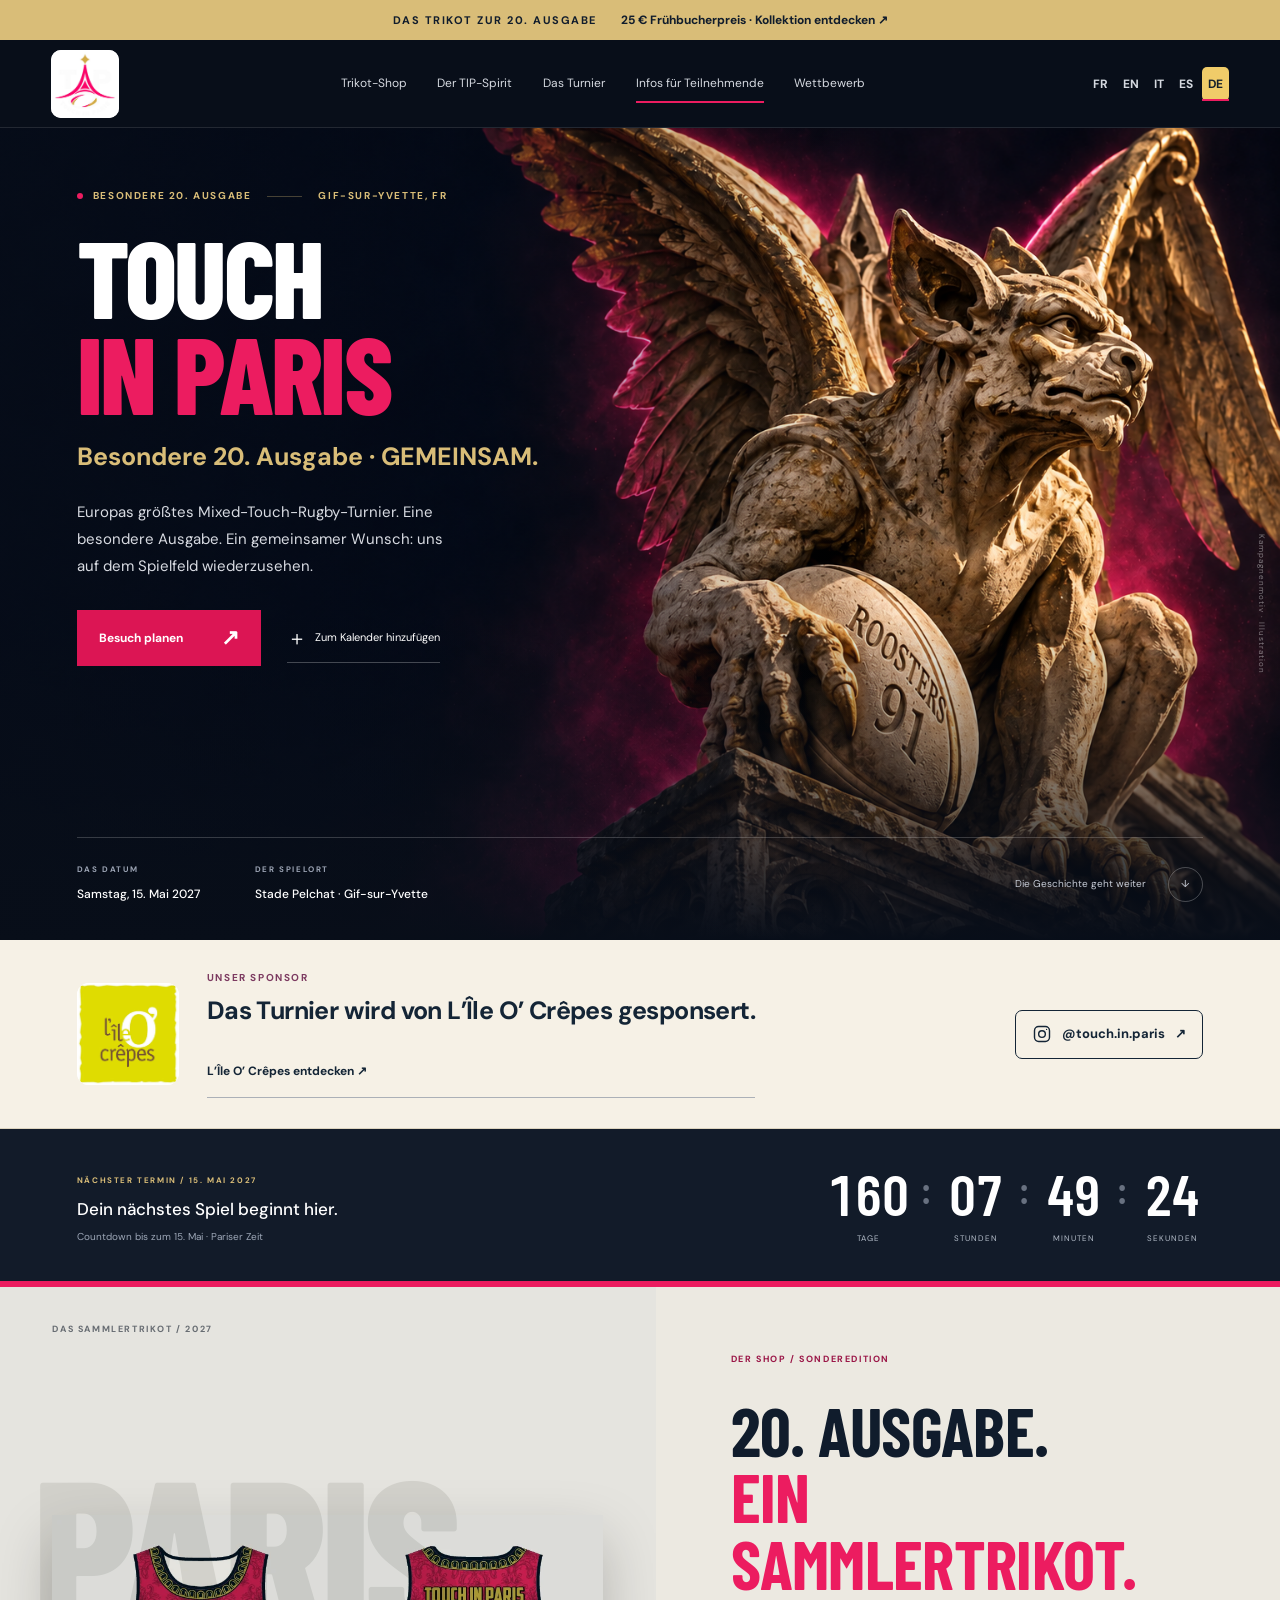
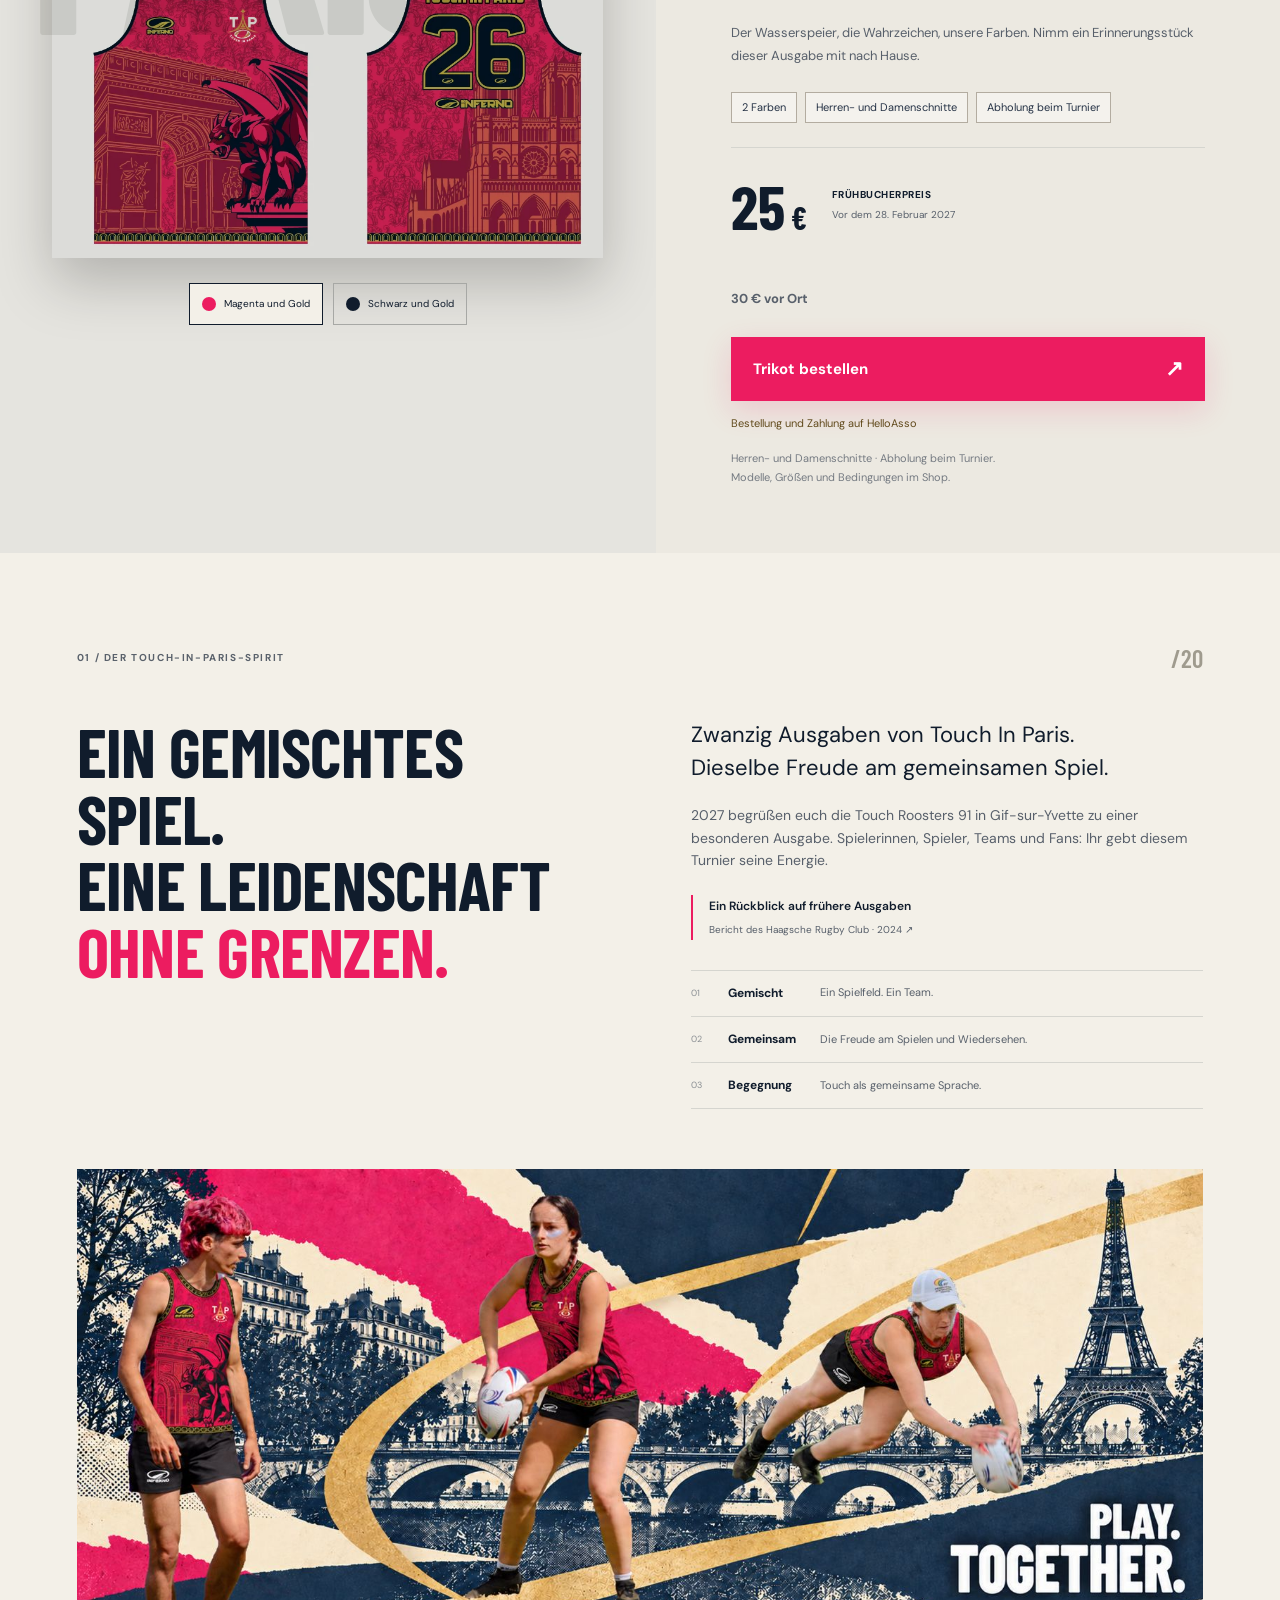
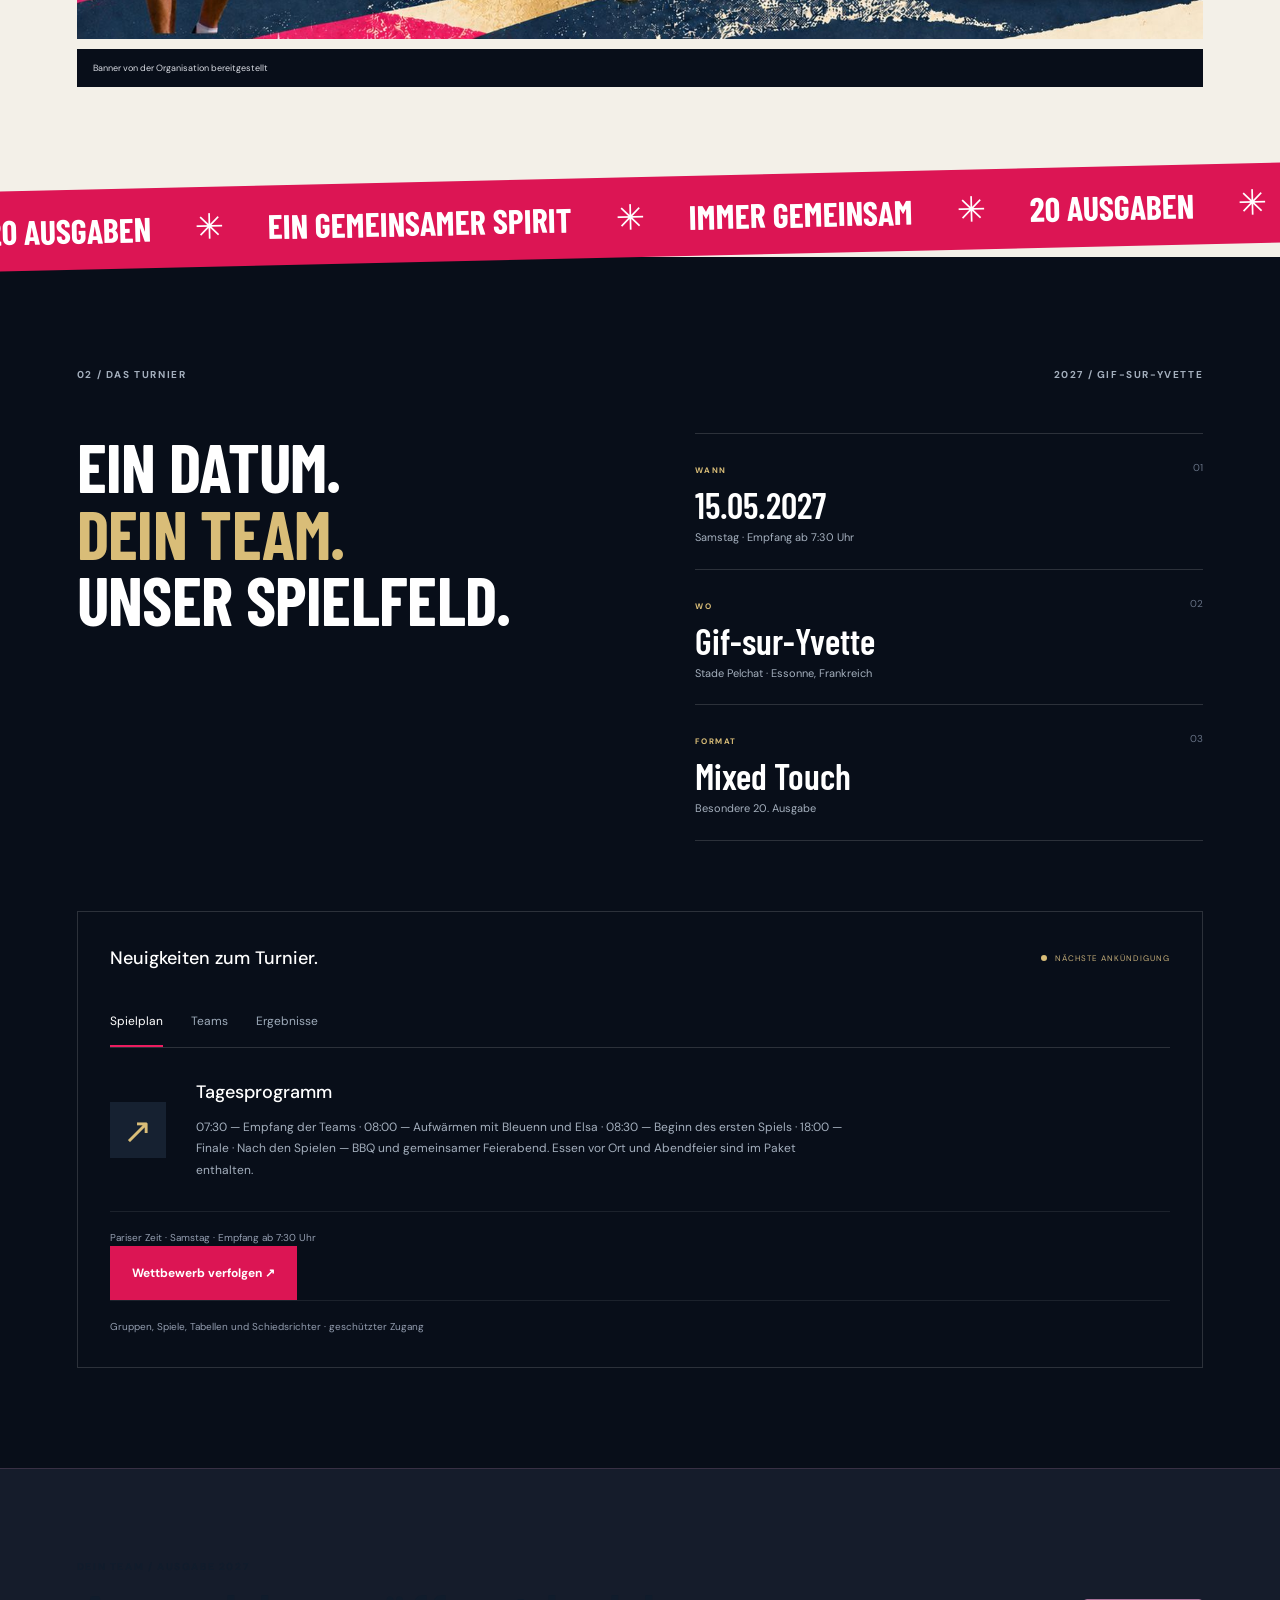
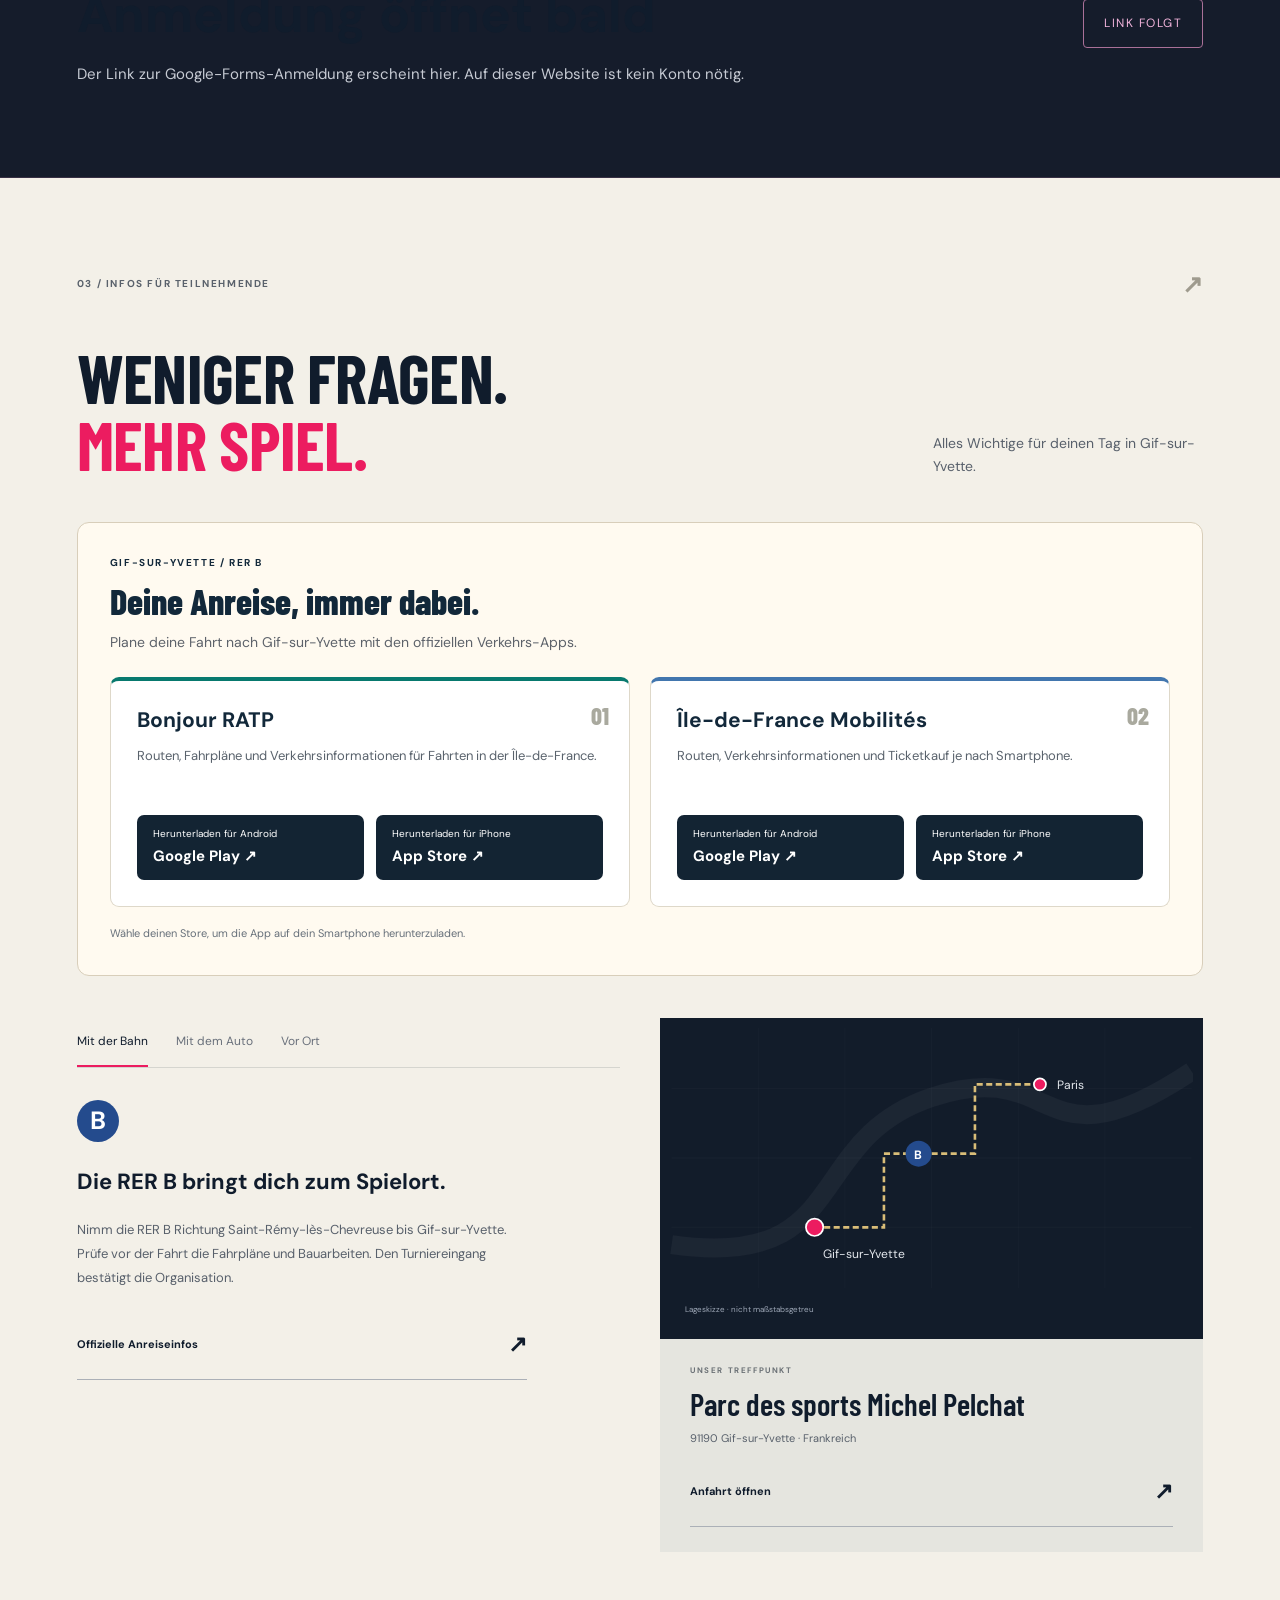
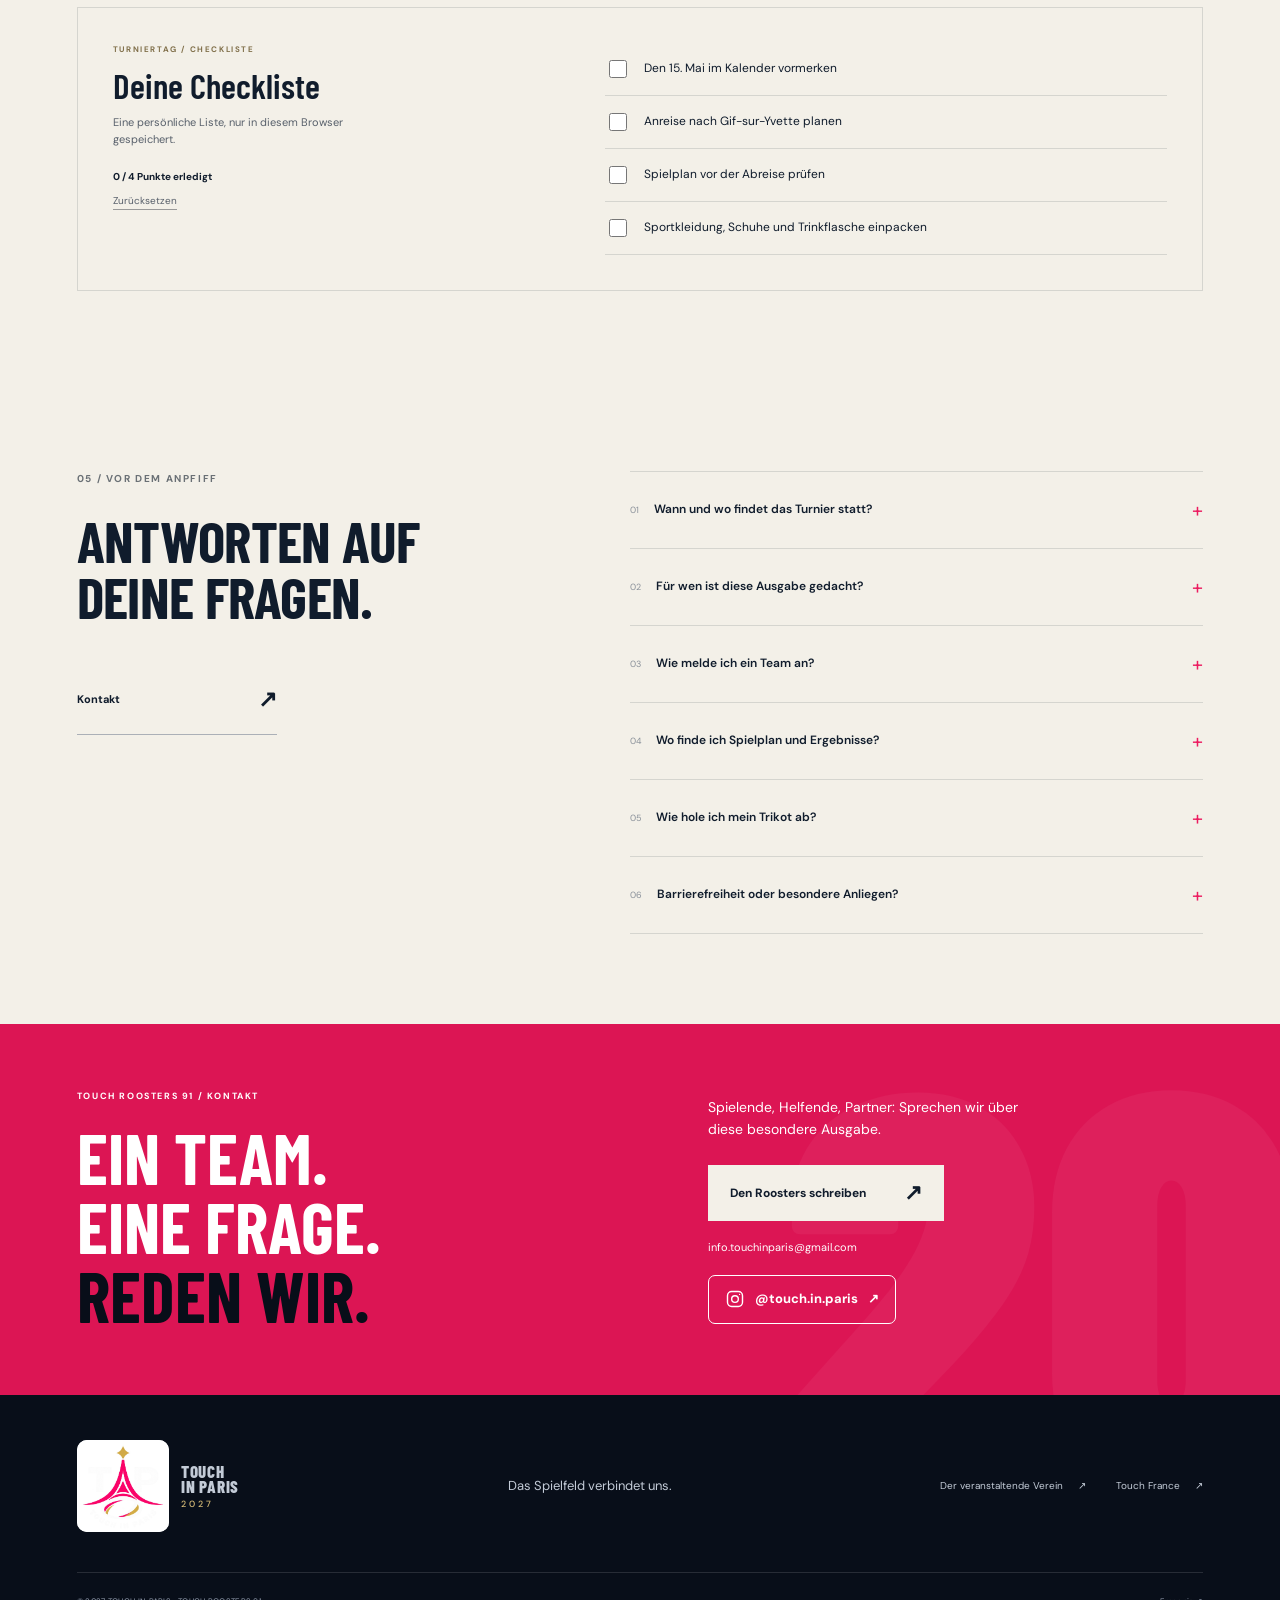
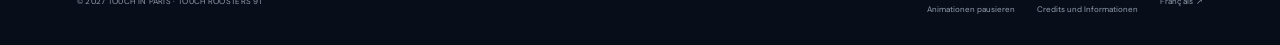
==== commit 14982afa: "Add files via upload Remarque Carine" ====
--- a/de/index.html
+++ b/de/index.html
@@ -1,9 +1,9 @@
-<!doctype html><html lang="de"><head><meta charset="utf-8"><meta name="viewport" content="width=device-width,initial-scale=1"><title>Touch In Paris 2027 — Die 20. Gemeinsam.</title><meta name="description" content="Die 20. Ausgabe von Touch In Paris. Mixed-Touch-Rugby am Samstag, 15. Mai 2027 im Stade Pelchat, Gif-sur-Yvette, Frankreich. Plane deinen Besuch."><meta name="theme-color" content="#080e19"><link rel="icon" href="/assets/favicon.svg"><link rel="canonical" href="https://touchinparis.touchroosters91.com/de/"><link rel="alternate" hreflang="fr" href="https://touchinparis.touchroosters91.com/fr/"><link rel="alternate" hreflang="en" href="https://touchinparis.touchroosters91.com/en/"><link rel="alternate" hreflang="it" href="https://touchinparis.touchroosters91.com/it/"><link rel="alternate" hreflang="es" href="https://touchinparis.touchroosters91.com/es/"><link rel="alternate" hreflang="de" href="https://touchinparis.touchroosters91.com/de/"><link rel="alternate" hreflang="x-default" href="https://touchinparis.touchroosters91.com/fr/"><meta property="og:title" content="Touch In Paris 2027 — Die 20. Gemeinsam."><meta property="og:description" content="Die 20. Ausgabe von Touch In Paris. Mixed-Touch-Rugby am Samstag, 15. Mai 2027 im Stade Pelchat, Gif-sur-Yvette, Frankreich. Plane deinen Besuch."><meta property="og:image" content="https://touchinparis.touchroosters91.com/assets/campaign.webp"><meta property="og:type" content="website"><meta property="og:url" content="https://touchinparis.touchroosters91.com/de/"><link rel="preload" href="/assets/campaign.webp" as="image" fetchpriority="high"><link rel="stylesheet" href="/style.fed7dcada0f1.css"><script type="application/ld+json">{"@context":"https://schema.org","@type":"SportsEvent","name":"Touch In Paris 2027 — Besondere 20. Ausgabe","startDate":"2027-05-15T07:30:00+02:00","eventStatus":"https://schema.org/EventScheduled","eventAttendanceMode":"https://schema.org/OfflineEventAttendanceMode","sport":"Touch rugby","location":{"@type":"Place","name":"Stade Pelchat","address":{"@type":"PostalAddress","addressLocality":"Gif-sur-Yvette","postalCode":"91190","addressCountry":"FR"}},"organizer":{"@type":"Organization","name":"Touch Roosters 91","url":"https://www.touchrugby91.com/"},"image":"https://touchinparis.touchroosters91.com/assets/campaign.webp","description":"Die 20. Ausgabe von Touch In Paris. Mixed-Touch-Rugby am Samstag, 15. Mai 2027 im Stade Pelchat, Gif-sur-Yvette, Frankreich. Plane deinen Besuch.","url":"https://touchinparis.touchroosters91.com/de/"}</script></head><body>
+<!doctype html><html lang="de"><head><meta charset="utf-8"><meta name="viewport" content="width=device-width,initial-scale=1"><title>Touch In Paris 2027 — Die 20. Gemeinsam.</title><meta name="description" content="Die 20. Ausgabe von Touch In Paris. Mixed-Touch-Rugby am Samstag, 15. Mai 2027 im Stade Pelchat, Gif-sur-Yvette, Frankreich. Plane deinen Besuch."><meta name="theme-color" content="#080e19"><link rel="icon" href="/assets/favicon.svg"><link rel="canonical" href="https://touchinparis.touchroosters91.com/de/"><link rel="alternate" hreflang="fr" href="https://touchinparis.touchroosters91.com/fr/"><link rel="alternate" hreflang="en" href="https://touchinparis.touchroosters91.com/en/"><link rel="alternate" hreflang="it" href="https://touchinparis.touchroosters91.com/it/"><link rel="alternate" hreflang="es" href="https://touchinparis.touchroosters91.com/es/"><link rel="alternate" hreflang="de" href="https://touchinparis.touchroosters91.com/de/"><link rel="alternate" hreflang="x-default" href="https://touchinparis.touchroosters91.com/fr/"><meta property="og:title" content="Touch In Paris 2027 — Die 20. Gemeinsam."><meta property="og:description" content="Die 20. Ausgabe von Touch In Paris. Mixed-Touch-Rugby am Samstag, 15. Mai 2027 im Stade Pelchat, Gif-sur-Yvette, Frankreich. Plane deinen Besuch."><meta property="og:image" content="https://touchinparis.touchroosters91.com/assets/campaign-roosters-91.webp"><meta property="og:type" content="website"><meta property="og:url" content="https://touchinparis.touchroosters91.com/de/"><link rel="preload" href="/assets/campaign-roosters-91.webp" as="image" fetchpriority="high"><link rel="stylesheet" href="/style.a180704e0f02.css"><script type="application/ld+json">{"@context":"https://schema.org","@type":"SportsEvent","name":"Touch In Paris 2027 — Besondere 20. Ausgabe","startDate":"2027-05-15T07:30:00+02:00","eventStatus":"https://schema.org/EventScheduled","eventAttendanceMode":"https://schema.org/OfflineEventAttendanceMode","sport":"Touch rugby","location":{"@type":"Place","name":"Stade Pelchat","address":{"@type":"PostalAddress","addressLocality":"Gif-sur-Yvette","postalCode":"91190","addressCountry":"FR"}},"organizer":{"@type":"Organization","name":"Touch Roosters 91","url":"https://www.touchrugby91.com/"},"image":"https://touchinparis.touchroosters91.com/assets/campaign-roosters-91.webp","description":"Die 20. Ausgabe von Touch In Paris. Mixed-Touch-Rugby am Samstag, 15. Mai 2027 im Stade Pelchat, Gif-sur-Yvette, Frankreich. Plane deinen Besuch.","url":"https://touchinparis.touchroosters91.com/de/"}</script></head><body>
 <a class="shop-announcement" href="#collector"><span>DAS TRIKOT ZUR 20. AUSGABE</span><strong>25 € Frühbucherpreis · Kollektion entdecken ↗</strong></a><a class="skip" href="#main">Zum Inhalt</a><header class="header"><a class="brand" href="/de/" aria-label="Touch In Paris"><img class="tip-logo" src="/assets/tip-logo-2027-pink-gold.jpg" alt="Touch In Paris" width="1254" height="1254"><span class="brand-name">TOUCH<br>IN PARIS<span class="brand-year">2027</span></span></a><button class="menu-toggle" aria-expanded="false" aria-controls="navigation" aria-label="Menü öffnen"><span></span><span></span></button><nav id="navigation" aria-label="Hauptnavigation"><a href="#collector">Trikot-Shop</a><a href="#spirit">Der TIP-Spirit</a><a href="#event">Das Turnier</a><a href="#guide">Infos für Teilnehmende</a><a href="/competition/?lang=de">Wettbewerb</a></nav><div class="header-end"><nav class="language-links" aria-label="Sprache"><a href="/fr/" lang="fr" hreflang="fr" >FR</a><a href="/en/" lang="en" hreflang="en" >EN</a><a href="/it/" lang="it" hreflang="it" >IT</a><a href="/es/" lang="es" hreflang="es" >ES</a><a href="/de/" lang="de" hreflang="de" aria-current="page">DE</a></nav></div></header>
-<main id="main"><section class="hero" aria-labelledby="hero-title"><img class="hero-art" src="/assets/campaign.webp" width="1536" height="1024" alt="" fetchpriority="high"><div class="hero-shade"></div><div class="hero-content"><p class="overline"><span class="dot"></span> Besondere 20. Ausgabe <span class="edition-rule"></span> GIF-SUR-YVETTE, FR</p><h1 id="hero-title">TOUCH<br><em>IN PARIS</em></h1><p class="hero-edition">Besondere 20. Ausgabe · GEMEINSAM.</p><p class="hero-intro">Europas größtes Mixed-Touch-Rugby-Turnier. Eine besondere Ausgabe. Ein gemeinsamer Wunsch: uns auf dem Spielfeld wiederzusehen.</p><div class="hero-actions"><a class="button pink" href="#guide">Besuch planen<span aria-hidden="true">↗</span></a><a class="calendar-link" href="/tip-2027-de.ics" download><span aria-hidden="true">＋</span>Zum Kalender hinzufügen</a></div></div><div class="edition-stamp" aria-hidden="true"><span>TOUCH IN PARIS</span><strong>20<sup>.</sup></strong><span>EDITION · 2027</span></div><div class="hero-bottom"><div><span class="tiny">DAS DATUM</span><strong>Samstag, 15. Mai 2027</strong></div><div><span class="tiny">DER SPIELORT</span><strong>Stade Pelchat · Gif-sur-Yvette</strong></div><a href="#spirit" class="scroll-cue">Die Geschichte geht weiter<span>↓</span></a></div><span class="art-credit">Kampagnenmotiv · Illustration</span></section>
+<main id="main"><section class="hero" aria-labelledby="hero-title"><img class="hero-art" src="/assets/campaign-roosters-91.webp" width="1536" height="1024" alt="" fetchpriority="high"><div class="hero-shade"></div><div class="hero-content"><p class="overline"><span class="dot"></span> Besondere 20. Ausgabe <span class="edition-rule"></span> GIF-SUR-YVETTE, FR</p><h1 id="hero-title">TOUCH<br><em>IN PARIS</em></h1><p class="hero-edition">Besondere 20. Ausgabe · GEMEINSAM.</p><p class="hero-intro">Europas größtes Mixed-Touch-Rugby-Turnier. Eine besondere Ausgabe. Ein gemeinsamer Wunsch: uns auf dem Spielfeld wiederzusehen.</p><div class="hero-actions"><a class="button pink" href="#guide">Besuch planen<span aria-hidden="true">↗</span></a><a class="calendar-link" href="/tip-2027-de.ics" download><span aria-hidden="true">＋</span>Zum Kalender hinzufügen</a></div></div><div class="hero-bottom"><div><span class="tiny">DAS DATUM</span><strong>Samstag, 15. Mai 2027</strong></div><div><span class="tiny">DER SPIELORT</span><strong>Stade Pelchat · Gif-sur-Yvette</strong></div><a href="#spirit" class="scroll-cue">Die Geschichte geht weiter<span>↓</span></a></div><span class="art-credit">Kampagnenmotiv · Illustration</span></section>
 <section class="sponsor-band" aria-label="UNSER SPONSOR"><a class="sponsor-logo" href="https://www.ileocrepes.com/" target="_blank" rel="noopener noreferrer"><img src="/assets/ileo-crepes-sponsor.png" width="447" height="447" alt="L’Île O’ Crêpes" loading="lazy"></a><div><p class="overline">UNSER SPONSOR</p><h2>Das Turnier wird von L’Île O’ Crêpes gesponsert.</h2><a class="text-link" href="https://www.ileocrepes.com/" target="_blank" rel="noopener noreferrer">L’Île O’ Crêpes entdecken ↗</a></div><a class="instagram-link" href="https://www.instagram.com/touch.in.paris/" aria-label="Dem Turnier auf Instagram folgen · @touch.in.paris" target="_blank" rel="noopener noreferrer"><svg viewBox="0 0 24 24" width="20" height="20" fill="none" stroke="currentColor" stroke-width="1.7" aria-hidden="true"><rect x="3" y="3" width="18" height="18" rx="5"/><circle cx="12" cy="12" r="4"/><circle cx="17.5" cy="6.5" r=".8" fill="currentColor" stroke="none"/></svg><span>@touch.in.paris</span><span aria-hidden="true">↗</span></a></section>
 <section class="countdown-bar" aria-label="Countdown"><div><span class="overline">NÄCHSTER TERMIN / 15. MAI 2027</span><h2>Dein nächstes Spiel beginnt hier.</h2><p>Countdown bis zum 15. Mai · Pariser Zeit</p></div><div class="countdown" role="timer" aria-label="Countdown bis zum 15. Mai · Pariser Zeit" data-day="Heute ist Turniertag." data-ended="Danke für diese 20. Ausgabe."><div><strong data-count="0">--</strong><span>Tage</span></div><div><strong data-count="1">--</strong><span>Stunden</span></div><div><strong data-count="2">--</strong><span>Minuten</span></div><div><strong data-count="3">--</strong><span>Sekunden</span></div></div></section>
-<section id="collector" class="collector"><div class="jersey-stage"><span class="overline">DAS SAMMLERTRIKOT / 2027</span><span class="jersey-backdrop" aria-hidden="true">PARIS</span><img id="jersey" src="/assets/maillot-magenta.webp" width="906" height="564" loading="eager" alt="Sammlertrikot, Vorder- und Rückansicht — Magenta und Gold"><div class="color-controls" role="group" aria-label="Farbe"><button type="button" data-color="magenta" data-alt="Sammlertrikot, Vorder- und Rückansicht — Magenta und Gold" aria-pressed="true"><span class="swatch magenta"></span>Magenta und Gold</button><button type="button" data-color="noir" data-alt="Sammlertrikot, Vorder- und Rückansicht — Schwarz und Gold" aria-pressed="false"><span class="swatch black"></span>Schwarz und Gold</button></div></div><div class="collector-copy"><p class="overline">DER SHOP / SONDEREDITION</p><h2 class="display">20. Ausgabe.<br><em>Ein Sammlertrikot.</em></h2><p>Der Wasserspeier, die Wahrzeichen, unsere Farben. Nimm ein Erinnerungsstück dieser Ausgabe mit nach Hause.</p><div class="shop-details"><span>2 Farben</span><span>Herren- und Damenschnitte</span><span>Abholung beim Turnier</span></div><div class="price-row"><strong>25<span> €</span></strong><span>Frühbucherpreis<small>Vor dem 28. Februar 2027</small></span></div><a class="button pink" href="https://www.helloasso.com/associations/touch-roosters-91/boutiques/maillot-collector-touch-in-paris-2027" target="_blank" rel="noopener noreferrer">Trikot bestellen<span aria-hidden="true">↗</span></a><p class="shop-payment">Bestellung und Zahlung auf HelloAsso</p><p class="shop-note">Herren- und Damenschnitte · Abholung beim Turnier.<br>Modelle, Größen und Bedingungen im Shop.</p></div></section>
+<section id="collector" class="collector"><div class="jersey-stage"><span class="overline">DAS SAMMLERTRIKOT / 2027</span><span class="jersey-backdrop" aria-hidden="true">PARIS</span><img id="jersey" src="/assets/maillot-magenta.webp" width="906" height="564" loading="eager" alt="Sammlertrikot, Vorder- und Rückansicht — Magenta und Gold"><div class="color-controls" role="group" aria-label="Farbe"><button type="button" data-color="magenta" data-alt="Sammlertrikot, Vorder- und Rückansicht — Magenta und Gold" aria-pressed="true"><span class="swatch magenta"></span>Magenta und Gold</button><button type="button" data-color="noir" data-alt="Sammlertrikot, Vorder- und Rückansicht — Schwarz und Gold" aria-pressed="false"><span class="swatch black"></span>Schwarz und Gold</button></div></div><div class="collector-copy"><p class="overline">DER SHOP / SONDEREDITION</p><h2 class="display">20. Ausgabe.<br><em>Ein Sammlertrikot.</em></h2><p>Der Wasserspeier, die Wahrzeichen, unsere Farben. Nimm ein Erinnerungsstück dieser Ausgabe mit nach Hause.</p><div class="shop-details"><span>2 Farben</span><span>Herren- und Damenschnitte</span><span>Abholung beim Turnier</span></div><div class="price-row"><strong>25<span> €</span></strong><span>Frühbucherpreis<small>Vor dem 28. Februar 2027</small></span></div><p class="onsite-price"><strong>30 € vor Ort</strong></p><a class="button pink" href="https://www.helloasso.com/associations/touch-roosters-91/boutiques/maillot-collector-touch-in-paris-2027" target="_blank" rel="noopener noreferrer">Trikot bestellen<span aria-hidden="true">↗</span></a><p class="shop-payment">Bestellung und Zahlung auf HelloAsso</p><p class="shop-note">Herren- und Damenschnitte · Abholung beim Turnier.<br>Modelle, Größen und Bedingungen im Shop.</p></div></section>
 <section id="spirit" class="story section"><div class="section-top"><p class="overline">01 / DER TOUCH-IN-PARIS-SPIRIT</p><span class="index-mark">/20</span></div><div class="story-grid"><h2 class="display reveal">Ein gemischtes Spiel.<br>Eine Leidenschaft<br><em>ohne Grenzen.</em></h2><div class="story-copy reveal"><p class="lead">Zwanzig Ausgaben von Touch In Paris. Dieselbe Freude am gemeinsamen Spiel.</p><p>2027 begrüßen euch die Touch Roosters 91 in Gif-sur-Yvette zu einer besonderen Ausgabe. Spielerinnen, Spieler, Teams und Fans: Ihr gebt diesem Turnier seine Energie.</p><a class="archive-link" href="https://haagscherugbyclub.nl/touch-in-paris-tournament/" target="_blank" rel="noopener noreferrer">Ein Rückblick auf frühere Ausgaben<span>Bericht des Haagsche Rugby Club · 2024 ↗</span></a><div class="values"><div><span class="value-number">01</span><h3>Gemischt</h3><p>Ein Spielfeld. Ein Team.</p></div><div><span class="value-number">02</span><h3>Gemeinsam</h3><p>Die Freude am Spielen und Wiedersehen.</p></div><div><span class="value-number">03</span><h3>Begegnung</h3><p>Touch als gemeinsame Sprache.</p></div></div></div></div><figure class="action-art supplied-banner"><img src="/assets/tip-banner-2027.jpg" width="1600" height="667" loading="lazy" alt="Touch In Paris · Play. Together."><figcaption>Banner von der Organisation bereitgestellt</figcaption></figure></section>
 <div class="ticker" aria-hidden="true"><div><span>20 AUSGABEN</span><i>✳</i><span>EIN GEMEINSAMER SPIRIT</span><i>✳</i><span>IMMER GEMEINSAM</span><i>✳</i><span>20 AUSGABEN</span><i>✳</i><span>EIN GEMEINSAMER SPIRIT</span><i>✳</i><span>IMMER GEMEINSAM</span><i>✳</i></div></div>
 <section id="event" class="event-section section"><div class="section-top"><p class="overline">02 / DAS TURNIER</p><span class="overline">2027 / GIF-SUR-YVETTE</span></div><div class="event-layout"><h2 class="display reveal">Ein Datum.<br><em>Dein Team.</em><br>Unser Spielfeld.</h2><div class="event-facts"><div class="fact reveal"><span class="tiny">WANN</span><h3>15.05.2027</h3><p>Samstag · Empfang ab 7:30 Uhr</p><span class="fact-index">01</span></div><div class="fact reveal"><span class="tiny">WO</span><h3>Gif-sur-Yvette</h3><p>Stade Pelchat · Essonne, Frankreich</p><span class="fact-index">02</span></div><div class="fact reveal"><span class="tiny">FORMAT</span><h3>Mixed Touch</h3><p>Besondere 20. Ausgabe</p><span class="fact-index">03</span></div></div></div><div class="competition reveal"><div class="competition-heading"><h3>Neuigkeiten zum Turnier.</h3><span class="status"><span class="dot"></span>NÄCHSTE ANKÜNDIGUNG</span></div><div class="tabs" role="tablist" aria-label="Das Turnier"><button role="tab" id="comp-tab-0" aria-controls="comp-panel-0" aria-selected="true" tabindex="0">Spielplan</button><button role="tab" id="comp-tab-1" aria-controls="comp-panel-1" aria-selected="false" tabindex="-1">Teams</button><button role="tab" id="comp-tab-2" aria-controls="comp-panel-2" aria-selected="false" tabindex="-1">Ergebnisse</button></div><div id="comp-panel-0" role="tabpanel" aria-labelledby="comp-tab-0" ><div class="panel-icon" aria-hidden="true">↗</div><div><h4>Tagesprogramm</h4><p>07:30 — Empfang der Teams · 08:00 — Aufwärmen mit Bleuenn und Elsa · 08:30 — Beginn des ersten Spiels · 18:00 — Finale · Nach den Spielen — BBQ und gemeinsamer Feierabend. Essen vor Ort und Abendfeier sind im Paket enthalten.</p></div></div><div id="comp-panel-1" role="tabpanel" aria-labelledby="comp-tab-1" hidden><div class="panel-icon" aria-hidden="true">◎</div><div><h4>Die Teams bereiten sich vor</h4><p>Die Liste der Teams für 2027 ist noch nicht veröffentlicht. Teilnehmende Vereine erscheinen hier nach ihrer Bekanntgabe.</p></div></div><div id="comp-panel-2" role="tabpanel" aria-labelledby="comp-tab-2" hidden><div class="panel-icon" aria-hidden="true">—</div><div><h4>Die Spiele stehen noch bevor</h4><p>Gruppen, Ergebnisse und Tabellen werden mit den Turnierinformationen veröffentlicht.</p></div></div><p class="competition-note">Pariser Zeit · Samstag · Empfang ab 7:30 Uhr</p><a class="button pink competition-entry" href="/competition/?lang=de">Wettbewerb verfolgen ↗</a><p class="competition-note">Gruppen, Spiele, Tabellen und Schiedsrichter · geschützter Zugang</p></div></section>
--- a/style.a180704e0f02.css
+++ b/style.a180704e0f02.css
@@ -0,0 +1,224 @@
+/* vietnamese */
+@font-face {
+  font-family: 'Barlow Condensed';
+  font-style: normal;
+  font-weight: 600;
+  font-display: swap;
+  src: url(/assets/fonts/font-0.woff2) format('woff2');
+  unicode-range: U+0102-0103, U+0110-0111, U+0128-0129, U+0168-0169, U+01A0-01A1, U+01AF-01B0, U+0300-0301, U+0303-0304, U+0308-0309, U+0323, U+0329, U+1EA0-1EF9, U+20AB;
+}
+/* latin-ext */
+@font-face {
+  font-family: 'Barlow Condensed';
+  font-style: normal;
+  font-weight: 600;
+  font-display: swap;
+  src: url(/assets/fonts/font-1.woff2) format('woff2');
+  unicode-range: U+0100-02BA, U+02BD-02C5, U+02C7-02CC, U+02CE-02D7, U+02DD-02FF, U+0304, U+0308, U+0329, U+1D00-1DBF, U+1E00-1E9F, U+1EF2-1EFF, U+2020, U+20A0-20AB, U+20AD-20C4, U+2113, U+2C60-2C7F, U+A720-A7FF;
+}
+/* latin */
+@font-face {
+  font-family: 'Barlow Condensed';
+  font-style: normal;
+  font-weight: 600;
+  font-display: swap;
+  src: url(/assets/fonts/font-2.woff2) format('woff2');
+  unicode-range: U+0000-00FF, U+0131, U+0152-0153, U+02BB-02BC, U+02C6, U+02DA, U+02DC, U+0304, U+0308, U+0329, U+2000-206F, U+20AC, U+2122, U+2191, U+2193, U+2212, U+2215, U+FEFF, U+FFFD;
+}
+/* vietnamese */
+@font-face {
+  font-family: 'Barlow Condensed';
+  font-style: normal;
+  font-weight: 700;
+  font-display: swap;
+  src: url(/assets/fonts/font-3.woff2) format('woff2');
+  unicode-range: U+0102-0103, U+0110-0111, U+0128-0129, U+0168-0169, U+01A0-01A1, U+01AF-01B0, U+0300-0301, U+0303-0304, U+0308-0309, U+0323, U+0329, U+1EA0-1EF9, U+20AB;
+}
+/* latin-ext */
+@font-face {
+  font-family: 'Barlow Condensed';
+  font-style: normal;
+  font-weight: 700;
+  font-display: swap;
+  src: url(/assets/fonts/font-4.woff2) format('woff2');
+  unicode-range: U+0100-02BA, U+02BD-02C5, U+02C7-02CC, U+02CE-02D7, U+02DD-02FF, U+0304, U+0308, U+0329, U+1D00-1DBF, U+1E00-1E9F, U+1EF2-1EFF, U+2020, U+20A0-20AB, U+20AD-20C4, U+2113, U+2C60-2C7F, U+A720-A7FF;
+}
+/* latin */
+@font-face {
+  font-family: 'Barlow Condensed';
+  font-style: normal;
+  font-weight: 700;
+  font-display: swap;
+  src: url(/assets/fonts/font-5.woff2) format('woff2');
+  unicode-range: U+0000-00FF, U+0131, U+0152-0153, U+02BB-02BC, U+02C6, U+02DA, U+02DC, U+0304, U+0308, U+0329, U+2000-206F, U+20AC, U+2122, U+2191, U+2193, U+2212, U+2215, U+FEFF, U+FFFD;
+}
+/* vietnamese */
+@font-face {
+  font-family: 'Barlow Condensed';
+  font-style: normal;
+  font-weight: 800;
+  font-display: swap;
+  src: url(/assets/fonts/font-6.woff2) format('woff2');
+  unicode-range: U+0102-0103, U+0110-0111, U+0128-0129, U+0168-0169, U+01A0-01A1, U+01AF-01B0, U+0300-0301, U+0303-0304, U+0308-0309, U+0323, U+0329, U+1EA0-1EF9, U+20AB;
+}
+/* latin-ext */
+@font-face {
+  font-family: 'Barlow Condensed';
+  font-style: normal;
+  font-weight: 800;
+  font-display: swap;
+  src: url(/assets/fonts/font-7.woff2) format('woff2');
+  unicode-range: U+0100-02BA, U+02BD-02C5, U+02C7-02CC, U+02CE-02D7, U+02DD-02FF, U+0304, U+0308, U+0329, U+1D00-1DBF, U+1E00-1E9F, U+1EF2-1EFF, U+2020, U+20A0-20AB, U+20AD-20C4, U+2113, U+2C60-2C7F, U+A720-A7FF;
+}
+/* latin */
+@font-face {
+  font-family: 'Barlow Condensed';
+  font-style: normal;
+  font-weight: 800;
+  font-display: swap;
+  src: url(/assets/fonts/font-8.woff2) format('woff2');
+  unicode-range: U+0000-00FF, U+0131, U+0152-0153, U+02BB-02BC, U+02C6, U+02DA, U+02DC, U+0304, U+0308, U+0329, U+2000-206F, U+20AC, U+2122, U+2191, U+2193, U+2212, U+2215, U+FEFF, U+FFFD;
+}
+/* vietnamese */
+@font-face {
+  font-family: 'Barlow Condensed';
+  font-style: normal;
+  font-weight: 900;
+  font-display: swap;
+  src: url(/assets/fonts/font-9.woff2) format('woff2');
+  unicode-range: U+0102-0103, U+0110-0111, U+0128-0129, U+0168-0169, U+01A0-01A1, U+01AF-01B0, U+0300-0301, U+0303-0304, U+0308-0309, U+0323, U+0329, U+1EA0-1EF9, U+20AB;
+}
+/* latin-ext */
+@font-face {
+  font-family: 'Barlow Condensed';
+  font-style: normal;
+  font-weight: 900;
+  font-display: swap;
+  src: url(/assets/fonts/font-10.woff2) format('woff2');
+  unicode-range: U+0100-02BA, U+02BD-02C5, U+02C7-02CC, U+02CE-02D7, U+02DD-02FF, U+0304, U+0308, U+0329, U+1D00-1DBF, U+1E00-1E9F, U+1EF2-1EFF, U+2020, U+20A0-20AB, U+20AD-20C4, U+2113, U+2C60-2C7F, U+A720-A7FF;
+}
+/* latin */
+@font-face {
+  font-family: 'Barlow Condensed';
+  font-style: normal;
+  font-weight: 900;
+  font-display: swap;
+  src: url(/assets/fonts/font-11.woff2) format('woff2');
+  unicode-range: U+0000-00FF, U+0131, U+0152-0153, U+02BB-02BC, U+02C6, U+02DA, U+02DC, U+0304, U+0308, U+0329, U+2000-206F, U+20AC, U+2122, U+2191, U+2193, U+2212, U+2215, U+FEFF, U+FFFD;
+}
+/* latin-ext */
+@font-face {
+  font-family: 'DM Sans';
+  font-style: normal;
+  font-weight: 400;
+  font-display: swap;
+  src: url(/assets/fonts/font-12.woff2) format('woff2');
+  unicode-range: U+0100-02BA, U+02BD-02C5, U+02C7-02CC, U+02CE-02D7, U+02DD-02FF, U+0304, U+0308, U+0329, U+1D00-1DBF, U+1E00-1E9F, U+1EF2-1EFF, U+2020, U+20A0-20AB, U+20AD-20C4, U+2113, U+2C60-2C7F, U+A720-A7FF;
+}
+/* latin */
+@font-face {
+  font-family: 'DM Sans';
+  font-style: normal;
+  font-weight: 400;
+  font-display: swap;
+  src: url(/assets/fonts/font-13.woff2) format('woff2');
+  unicode-range: U+0000-00FF, U+0131, U+0152-0153, U+02BB-02BC, U+02C6, U+02DA, U+02DC, U+0304, U+0308, U+0329, U+2000-206F, U+20AC, U+2122, U+2191, U+2193, U+2212, U+2215, U+FEFF, U+FFFD;
+}
+/* latin-ext */
+@font-face {
+  font-family: 'DM Sans';
+  font-style: normal;
+  font-weight: 500;
+  font-display: swap;
+  src: url(/assets/fonts/font-12.woff2) format('woff2');
+  unicode-range: U+0100-02BA, U+02BD-02C5, U+02C7-02CC, U+02CE-02D7, U+02DD-02FF, U+0304, U+0308, U+0329, U+1D00-1DBF, U+1E00-1E9F, U+1EF2-1EFF, U+2020, U+20A0-20AB, U+20AD-20C4, U+2113, U+2C60-2C7F, U+A720-A7FF;
+}
+/* latin */
+@font-face {
+  font-family: 'DM Sans';
+  font-style: normal;
+  font-weight: 500;
+  font-display: swap;
+  src: url(/assets/fonts/font-13.woff2) format('woff2');
+  unicode-range: U+0000-00FF, U+0131, U+0152-0153, U+02BB-02BC, U+02C6, U+02DA, U+02DC, U+0304, U+0308, U+0329, U+2000-206F, U+20AC, U+2122, U+2191, U+2193, U+2212, U+2215, U+FEFF, U+FFFD;
+}
+/* latin-ext */
+@font-face {
+  font-family: 'DM Sans';
+  font-style: normal;
+  font-weight: 600;
+  font-display: swap;
+  src: url(/assets/fonts/font-12.woff2) format('woff2');
+  unicode-range: U+0100-02BA, U+02BD-02C5, U+02C7-02CC, U+02CE-02D7, U+02DD-02FF, U+0304, U+0308, U+0329, U+1D00-1DBF, U+1E00-1E9F, U+1EF2-1EFF, U+2020, U+20A0-20AB, U+20AD-20C4, U+2113, U+2C60-2C7F, U+A720-A7FF;
+}
+/* latin */
+@font-face {
+  font-family: 'DM Sans';
+  font-style: normal;
+  font-weight: 600;
+  font-display: swap;
+  src: url(/assets/fonts/font-13.woff2) format('woff2');
+  unicode-range: U+0000-00FF, U+0131, U+0152-0153, U+02BB-02BC, U+02C6, U+02DA, U+02DC, U+0304, U+0308, U+0329, U+2000-206F, U+20AC, U+2122, U+2191, U+2193, U+2212, U+2215, U+FEFF, U+FFFD;
+}
+/* latin-ext */
+@font-face {
+  font-family: 'DM Sans';
+  font-style: normal;
+  font-weight: 700;
+  font-display: swap;
+  src: url(/assets/fonts/font-12.woff2) format('woff2');
+  unicode-range: U+0100-02BA, U+02BD-02C5, U+02C7-02CC, U+02CE-02D7, U+02DD-02FF, U+0304, U+0308, U+0329, U+1D00-1DBF, U+1E00-1E9F, U+1EF2-1EFF, U+2020, U+20A0-20AB, U+20AD-20C4, U+2113, U+2C60-2C7F, U+A720-A7FF;
+}
+/* latin */
+@font-face {
+  font-family: 'DM Sans';
+  font-style: normal;
+  font-weight: 700;
+  font-display: swap;
+  src: url(/assets/fonts/font-13.woff2) format('woff2');
+  unicode-range: U+0000-00FF, U+0131, U+0152-0153, U+02BB-02BC, U+02C6, U+02DA, U+02DC, U+0304, U+0308, U+0329, U+2000-206F, U+20AC, U+2122, U+2191, U+2193, U+2212, U+2215, U+FEFF, U+FFFD;
+}
+
+:root{--navy:#080e19;--ink:#101c2c;--cream:#f3f0e8;--pink:#ec1c60;--gold:#d9bd78;--muted:#58606b;--line:#d5d5cf;--display:'Barlow Condensed',Impact,'Arial Narrow',sans-serif;--body:'DM Sans',Arial,sans-serif}*{box-sizing:border-box}html{scroll-behavior:smooth;scroll-padding-top:100px}body{margin:0;background:var(--cream);color:var(--ink);font:15px/1.6 var(--body);overflow-x:clip}a{color:inherit;text-decoration:none}button,input{font:inherit}button,a{-webkit-tap-highlight-color:transparent}button{cursor:pointer;color:inherit}img{max-width:100%;display:block}h1,h2,h3,h4,p,figure{margin:0}::selection{background:var(--pink);color:white}a:focus-visible,button:focus-visible,summary:focus-visible,input:focus-visible{outline:3px solid #009ecb;outline-offset:6px}.skip{position:fixed;left:15px;top:-80px;z-index:100;background:white;color:var(--ink);padding:15px}.skip:focus{top:15px}.header{height:88px;background:var(--navy);color:#fff;display:flex;align-items:center;justify-content:space-between;padding:0 4%;gap:32px;position:sticky;top:0;z-index:30;border-bottom:1px solid #ffffff1c}.brand{display:flex;align-items:center;gap:12px;flex-shrink:0}.brand-symbol{font:900 35px/.85 var(--display);letter-spacing:-2px;position:relative;border:1px solid #d9bd7850;padding:10px 12px 13px;transform:skew(-7deg);color:var(--gold)}.brand-symbol>span{position:absolute;bottom:-5px;right:-5px;font:700 12px/1 var(--body);background:var(--pink);padding:4px;color:white;letter-spacing:0}.brand-name{font:800 17px/.9 var(--display);letter-spacing:.8px}.brand-year{display:block;font:500 9px/1 var(--body);letter-spacing:3px;color:var(--gold);margin-top:6px}nav{display:flex;gap:clamp(16px,2.4vw,38px)}nav a{font-size:12px;color:#d5d9e0;position:relative;padding:10px 0}nav a:after{content:'';position:absolute;bottom:0;left:0;width:0;height:2px;background:var(--pink);transition:width .2s}nav a:hover:after,nav a[aria-current]:after{width:100%}.header-end{display:flex;align-items:center;gap:24px}.lang-switch{display:flex;align-items:center;gap:7px;font-size:10px;font-weight:700;color:#999eaa}.lang-switch .selected{color:white}.lang-switch i{font-style:normal;color:#596070}.header-cta{border:1px solid #ffffff4a;padding:12px 18px;font-size:11px;font-weight:700;display:flex;gap:23px;align-items:center}.header-cta:hover{border-color:var(--gold);color:var(--gold)}.menu-toggle{display:none}.hero{min-height:740px;height:calc(100svh - 88px);max-height:1000px;background:var(--navy);color:white;position:relative;overflow:hidden}.hero-art{position:absolute;inset:0;width:100%;height:100%;object-fit:cover;object-position:center 42%;animation:hero-entrance 1.6s ease-out both}.hero-shade{position:absolute;inset:0;background:linear-gradient(90deg,#080e19b3 0%,#080e1966 35%,transparent 70%),linear-gradient(0deg,#080e19 0%,transparent 40%)}.hero-content{position:relative;z-index:2;padding:60px 6% 160px;max-width:1000px}.overline,.tiny{font-size:10px;font-weight:700;letter-spacing:1.6px;line-height:1.6;text-transform:uppercase}.hero .overline{display:flex;align-items:center;gap:10px;color:var(--gold)}.dot{width:6px;height:6px;background:var(--pink);display:inline-block;border-radius:50%;flex-shrink:0}.edition-rule{display:inline-block;width:35px;height:1px;background:#d9bd7850;margin:0 6px}h1{font:800 clamp(78px,9.3vw,151px)/.88 var(--display);letter-spacing:-1.6px;margin:36px 0 28px}h1>span{display:block;font:600 18px var(--body);letter-spacing:8px;margin-bottom:22px}h1 em{font-style:normal;color:var(--pink)}.hero-intro{max-width:385px;color:#d8dbe2;font-size:15px;line-height:1.8}.hero-actions{display:flex;align-items:center;gap:26px;margin-top:30px}.button{display:inline-flex;justify-content:space-between;align-items:center;gap:38px;padding:17px 22px;font-size:12px;font-weight:700;min-height:54px;transition:background .2s,transform .2s}.button:hover{transform:translateY(-2px)}.pink{background:var(--pink);color:white}.pink:hover{background:#c5114a}.button>span{font-size:22px;line-height:1}.calendar-link{font-size:11px;display:flex;gap:8px;align-items:center;border-bottom:1px solid #ffffff40;padding:8px 0}.calendar-link>span{font-size:20px}.edition-stamp{position:absolute;right:5%;top:45px;border:1px solid #d9bd7870;width:112px;height:112px;border-radius:50%;color:var(--gold);display:flex;flex-direction:column;justify-content:center;align-items:center;transform:rotate(12deg);background:#080e1960}.edition-stamp>span{font-size:8px;letter-spacing:1.5px}.edition-stamp strong{font:800 52px/.95 var(--display)}.edition-stamp sup{font-size:20px}.hero-bottom{position:absolute;bottom:35px;left:6%;right:6%;border-top:1px solid #ffffff30;display:flex;align-items:center;gap:55px;padding-top:25px;z-index:2}.hero-bottom .tiny{display:block;color:#9ca4b4;margin-bottom:5px;font-size:8px}.hero-bottom strong{font-size:12px;font-weight:500}.scroll-cue{margin-left:auto;display:flex;align-items:center;gap:22px;font-size:10px;color:#c6cbd6}.scroll-cue span{border:1px solid #ffffff40;border-radius:50%;width:35px;height:35px;display:grid;place-content:center}.art-credit{position:absolute;right:12px;top:50%;writing-mode:vertical-rl;font-size:8px;color:#ffffff70;letter-spacing:1px}.countdown-bar{background:#121b29;color:white;display:flex;justify-content:space-between;align-items:center;padding:36px 6%;gap:40px}.countdown-bar .overline{color:var(--gold);font-size:8px}.countdown-bar h2{font-size:17px;font-weight:500;margin-top:6px}.countdown-bar p{font-size:10px;color:#9ca6b6;margin-top:6px}.countdown{display:flex;gap:36px}.countdown>div{text-align:center;min-width:62px;position:relative}.countdown>div:not(:last-child):after{content:':';position:absolute;right:-22px;top:0;color:#687180;font:300 40px var(--display)}.countdown strong{display:block;font:600 57px/1 var(--display);font-variant-numeric:tabular-nums}.countdown span{display:block;font-size:8px;letter-spacing:1px;text-transform:uppercase;margin-top:10px;color:#b4bdc9}.section{padding:90px 6%}.section-top{display:flex;align-items:center;justify-content:space-between;margin-bottom:45px}.section-top .overline{color:#59616b}.index-mark{font:600 25px var(--display);color:#9f9b8e}.display{font:700 clamp(48px,5.3vw,82px)/.98 var(--display);text-transform:uppercase;letter-spacing:-.7px}.display em{font-style:normal;color:var(--pink)}.story-grid{display:grid;grid-template-columns:1fr 1fr;gap:9%;align-items:start}.story-copy>.lead{font-size:22px;line-height:1.5;color:var(--ink);margin-bottom:20px;max-width:470px}.story-copy>p{color:var(--muted);font-size:14px}.values{margin-top:30px;border-top:1px solid var(--line)}.values>div{display:grid;grid-template-columns:25px 80px 1fr;gap:12px;align-items:center;border-bottom:1px solid var(--line);padding:13px 0}.value-number{font-size:9px;color:#8a8f93}.values h3{font-size:12px}.values p{font-size:11px;color:var(--muted)}.action-art{position:relative;margin-top:60px}.action-art>img{width:100%;height:540px;object-fit:cover;object-position:center 42%}.action-art figcaption{font-size:9px;color:#68707a;margin-top:10px}.image-word{position:absolute;bottom:45px;right:30px;font:800 76px/.85 var(--display);letter-spacing:-1px;text-align:right;color:white;text-shadow:0 2px 22px #0008}.ticker{overflow:hidden;background:var(--pink);color:white;padding:17px 0;transform:rotate(-1.3deg);width:102%;margin-left:-1%;position:relative;z-index:1}.ticker>div{width:max-content;display:flex;align-items:center;gap:44px;animation:ticker 34s linear infinite}.ticker span{font:700 34px var(--display);white-space:nowrap}.ticker i{font:normal 35px var(--body)}.event-section{background:var(--navy);color:white;padding-top:110px;padding-bottom:100px}.event-section .section-top .overline{color:#a4afbd}.event-layout{display:grid;grid-template-columns:1fr 1.05fr;gap:12%;margin-top:50px}.event-layout .display em{color:var(--gold)}.event-facts{border-top:1px solid #ffffff25}.fact{position:relative;border-bottom:1px solid #ffffff25;padding:22px 40px 22px 0}.fact .tiny{color:var(--gold);font-size:8px}.fact h3{font:600 36px var(--display);margin:3px 0}.fact p{font-size:11px;color:#a4afbd}.fact-index{position:absolute;top:26px;right:0;color:#667184;font-size:10px}.competition{margin-top:70px;border:1px solid #ffffff25;padding:32px}.competition-heading{display:flex;justify-content:space-between;align-items:center;gap:25px;margin-bottom:25px}.competition-heading h3{font-size:18px;font-weight:500}.status{display:flex;align-items:center;gap:8px;color:#c4ad78;font-size:8px;letter-spacing:1px;white-space:nowrap}.status .dot{background:var(--gold)}.tabs{display:flex;border-bottom:1px solid #ffffff25;gap:28px}.tabs>button{border:0;background:none;color:#9eabba;font-size:12px;padding:14px 0;border-bottom:2px solid transparent;min-height:48px}.tabs>button[aria-selected=true]{border-bottom-color:var(--pink);color:white}.competition [role=tabpanel]{display:flex;gap:30px;align-items:center;padding:30px 0;min-height:145px}.competition [hidden],.travel [hidden]{display:none}.panel-icon{width:56px;height:56px;display:grid;place-content:center;font:300 35px var(--display);background:#162131;color:var(--gold);flex-shrink:0}.competition h4{font-size:18px;font-weight:500;margin-bottom:10px}.competition [role=tabpanel] p{font-size:12px;line-height:1.8;color:#a4afbd;max-width:650px}.competition-note{font-size:10px;color:#929cae;border-top:1px solid #ffffff15;padding-top:18px}.guide-heading{display:flex;justify-content:space-between;align-items:end;gap:40px;margin-bottom:45px}.guide-heading>p{font-size:14px;color:var(--muted);max-width:270px}.guide-grid{display:grid;grid-template-columns:1fr 1fr;gap:40px}.travel .tabs{border-color:var(--line)}.travel .tabs>button{color:#69707b}.travel .tabs>button[aria-selected=true]{color:var(--ink)}.travel-panel{padding:32px 0}.route-icon{display:grid;place-content:center;border-radius:50%;width:42px;height:42px;background:#244b8d;color:white;font-size:25px;font-weight:700;margin-bottom:25px}.travel-panel h3{font-size:22px;line-height:1.4;max-width:380px;margin-bottom:20px}.travel-panel p{font-size:13px;color:var(--muted);line-height:1.85;max-width:450px}.text-link{display:flex;align-items:center;justify-content:space-between;gap:25px;border-bottom:1px solid #abb0b7;padding:16px 0;margin-top:20px;font-size:11px;font-weight:700}.text-link>span{font-size:23px}.text-link:hover{color:#bc1247}.travel-panel .text-link{max-width:450px}.venue-card{background:#e5e5df}.route-map{background:#121c2a;padding:10px 10px 20px;color:white;overflow:hidden}.route-map svg{width:100%;height:auto;max-height:260px}.map-grid{stroke:#ffffff08;stroke-width:1}.map-river{stroke:#ffffff0b;stroke-width:22}.map-route{stroke:#d9bd78;stroke-width:3;stroke-dasharray:7 4}.route-map circle{fill:var(--pink);stroke:#fff;stroke-width:2}.route-map text{fill:#e2e6eb;font:14px var(--body)}.route-map rect{fill:#244b8d}.route-map .line-b{fill:white;font-weight:700}.route-map>span{font-size:8px;color:#9da7b6;padding-left:15px}.venue-detail{padding:25px 30px}.venue-detail .overline{color:#6a7075;font-size:8px}.venue-detail h3{font:600 31px var(--display);margin:8px 0}.venue-detail>p:not(.overline){color:var(--muted);font-size:11px}.venue-detail .text-link{margin-top:10px}.checklist{display:grid;grid-template-columns:1fr 1.3fr;gap:60px;margin-top:55px;padding:35px;border:1px solid var(--line)}.checklist .overline{color:#81704b;font-size:8px}.checklist h3{font:600 35px var(--display);margin:8px 0}.checklist p:not(.overline){font-size:11px;color:var(--muted);max-width:260px}.check-progress{display:block;font-size:10px;font-weight:700;margin-top:20px}.reset-checklist{border:0;border-bottom:1px solid #999;background:none;padding:0;margin-top:8px;font-size:10px;color:var(--muted)}.check-items{display:flex;flex-direction:column;justify-content:center}.check-items label{border-bottom:1px solid var(--line);display:flex;gap:14px;align-items:center;padding:14px 0;cursor:pointer;font-size:12px}.check-items input{width:18px;height:18px;accent-color:var(--pink);flex-shrink:0}.check-items input:checked+span{text-decoration:line-through;color:#747a82}.collector{display:grid;grid-template-columns:1.05fr 1fr;background:#e5e4df}.jersey-stage{position:relative;padding:40px 8%;overflow:hidden;display:flex;flex-direction:column;justify-content:center;min-height:580px}.jersey-stage>.overline{position:absolute;top:35px;left:8%;color:#676c72;font-size:9px}.jersey-backdrop{position:absolute;top:15%;left:5%;font:800 clamp(110px,17vw,260px) var(--display);color:#d2d1cb;letter-spacing:-8px}.jersey-stage>img{position:relative;mix-blend-mode:multiply;z-index:1;width:100%;height:auto;transition:opacity .2s}.color-controls{position:relative;display:flex;justify-content:center;gap:10px;z-index:2;margin-top:25px;flex-wrap:wrap}.color-controls>button{display:flex;align-items:center;gap:8px;background:transparent;border:1px solid #a7a8a5;padding:12px;font-size:10px}.color-controls>button[aria-pressed=true]{border-color:var(--ink);background:var(--cream)}.swatch{width:14px;height:14px;border-radius:50%}.swatch.magenta{background:var(--pink)}.swatch.black{background:var(--ink)}.collector-copy{background:#ece9e1;padding:65px 12%}.collector-copy>.overline{color:#6d6c66;font-size:9px;margin-bottom:30px}.collector-copy .display{font-size:clamp(43px,4.3vw,67px)}.collector-copy>p:not(.overline){margin-top:25px;font-size:13px;color:var(--muted);line-height:1.8}.price-row{display:flex;align-items:center;gap:25px;padding:20px 0;margin-top:20px;border-top:1px solid var(--line)}.price-row strong{font:700 62px var(--display);white-space:nowrap}.price-row strong span{font-size:32px}.price-row>span{font-size:10px;font-weight:700;text-transform:uppercase;letter-spacing:.5px}.price-row small{display:block;font-size:10px;color:var(--muted);font-weight:400;text-transform:none;letter-spacing:0;margin-top:4px}.collector-copy .button{width:100%;gap:18px}.collector-copy .shop-note{font-size:9px!important;margin-top:15px!important}.faq{display:grid;grid-template-columns:1fr 1.3fr;gap:10%}.faq .overline{color:#6a7075;margin-bottom:25px}.faq .display{font-size:clamp(45px,4.5vw,70px)}.faq>div>.text-link{max-width:200px;margin-top:40px}.questions{border-top:1px solid var(--line)}details{border-bottom:1px solid var(--line)}summary{list-style:none;display:flex;gap:15px;align-items:center;padding:22px 0;cursor:pointer;font-size:12px;font-weight:600}summary::-webkit-details-marker{display:none}.q-index{font-size:9px;color:#899099;font-weight:400}.q-plus{margin-left:auto;font-size:20px;font-weight:400;color:var(--pink);transition:transform .2s}details[open] .q-plus{transform:rotate(45deg)}details>p{font-size:12px;line-height:1.85;color:var(--muted);padding:0 30px 25px}.contact-band{position:relative;overflow:hidden;background:var(--pink);color:white;padding:65px 6%;display:grid;grid-template-columns:1fr 1fr;align-items:center;gap:12%}.contact-band>div{position:relative;z-index:1}.contact-band .overline{font-size:9px;color:#ffe0ea}.contact-band h2{font:700 clamp(45px,5.5vw,80px)/.98 var(--display);text-transform:uppercase;margin-top:20px}.contact-band h2 em{font-style:normal;color:var(--navy)}.contact-band>div>p:not(.overline){font-size:14px;max-width:320px;margin-bottom:25px}.light{background:var(--cream);color:var(--ink)}.light:hover{background:white}.contact-email{font-size:11px!important;margin:18px 0 0!important}.contact-20{position:absolute;right:-20px;bottom:-150px;font:900 560px/1 var(--display);color:#ffffff0c;pointer-events:none}footer{background:var(--navy);color:#c3cbd7;padding:45px 6% 22px}.footer-main{display:flex;align-items:center;justify-content:space-between;gap:30px;padding-bottom:40px}.footer-main>p{font-size:13px}.footer-main>div{display:flex;gap:30px;font-size:10px}.footer-main>div a{display:flex;gap:15px;align-items:center}.footer-bottom{border-top:1px solid #ffffff20;padding-top:22px;display:flex;justify-content:space-between;gap:25px;font-size:8px;color:#929cad;letter-spacing:.3px}.footer-bottom>div{display:flex;gap:22px}.footer-bottom button{border:0;background:none;color:inherit;padding:0;font-size:8px}.footer-bottom button:hover{color:white}dialog{border:1px solid var(--line);padding:40px;max-width:580px;width:calc(100% - 40px);background:var(--cream);color:var(--ink)}dialog::backdrop{background:#080e19c9;backdrop-filter:blur(5px)}dialog h2{font:700 40px var(--display);margin:20px 0}dialog>p:not(.overline){font-size:13px;line-height:1.8}.dialog-close{position:absolute;right:15px;top:8px;background:none;border:0;font-size:30px}.will-reveal{opacity:0;transform:translateY(22px);transition:opacity .65s,transform .65s}.will-reveal.visible{opacity:1;transform:none}.motion-paused *{animation-play-state:paused!important}.motion-paused .will-reveal{opacity:1;transform:none;transition:none}.motion-paused{scroll-behavior:auto}@keyframes ticker{to{transform:translateX(-50%)}}@keyframes hero-entrance{from{transform:scale(1.04);opacity:.6}to{transform:scale(1);opacity:1}}
+@media(min-width:1700px){.hero-content{padding-top:90px}.hero-intro{font-size:18px;max-width:440px}.section{padding-left:max(6%,calc((100vw - 1500px)/2));padding-right:max(6%,calc((100vw - 1500px)/2))}}@media(max-width:1100px){.header{gap:20px;padding:0 4%}.header-cta{display:none}.hero-content{padding-top:70px}.hero{min-height:700px}.hero-art{object-position:55% center}.hero-shade{background:linear-gradient(90deg,#080e19cc,transparent),linear-gradient(0deg,#080e19,transparent 60%)}.hero-content{max-width:780px}h1{font-size:clamp(80px,10vw,115px)}.hero-actions{gap:20px}.edition-stamp{width:90px;height:90px}.edition-stamp strong{font-size:42px}.edition-stamp>span{font-size:6px}.story-grid{gap:6%}.values>div{grid-template-columns:20px 65px 1fr}.action-art>img{height:430px}.event-layout{gap:8%}.guide-grid{gap:30px}.collector-copy{padding:50px 8%}.checklist{gap:30px}.footer-main>div{gap:15px}.countdown{gap:24px}.countdown>div:not(:last-child):after{right:-15px}}
+@media(max-width:760px){html{scroll-padding-top:78px}.header{height:72px;padding:0 5%;gap:15px}.brand-symbol{font-size:26px;padding:8px 9px 10px}.brand-symbol>span{font-size:9px;padding:3px}.brand-name{font-size:13px}.brand-year{font-size:7px}.header-end{margin-left:auto}.menu-toggle{display:flex;flex-direction:column;justify-content:center;gap:5px;order:3;width:36px;height:40px;border:1px solid #ffffff30;background:none;padding:9px}.menu-toggle span{display:block;height:1px;background:white;width:100%;transition:transform .2s}.menu-toggle[aria-expanded=true] span:first-child{transform:translateY(3px) rotate(45deg)}.menu-toggle[aria-expanded=true] span:last-child{transform:translateY(-3px) rotate(-45deg)}nav{display:none;position:absolute;top:72px;left:0;right:0;background:var(--navy);padding:20px 6% 30px;border-bottom:1px solid #ffffff30}nav.open{display:flex;flex-direction:column;gap:5px}nav a{font-size:16px;padding:12px 0}.hero{min-height:790px;height:calc(100svh - 72px);max-height:930px}.hero-art{object-position:66% top;height:70%;opacity:.85}.hero-shade{background:linear-gradient(0deg,#080e19 25%,#080e1950 75%,#080e1955),linear-gradient(90deg,#080e1930,transparent)}.hero-content{padding:32px 6% 0;max-width:none}.hero .overline{font-size:8px;letter-spacing:1px;gap:6px}.edition-rule{width:16px;margin:0 2px}.edition-stamp{display:none}h1{font-size:clamp(71px,17vw,120px);margin:160px 0 22px;line-height:.9;letter-spacing:-.8px}h1>span{font-size:12px;letter-spacing:4px;margin-bottom:14px}.hero-intro{font-size:12px;max-width:320px;line-height:1.8}.hero-actions{margin-top:24px;gap:18px;flex-wrap:wrap}.button{font-size:11px;padding:16px 18px;min-height:50px;gap:22px}.calendar-link{font-size:10px}.hero-bottom{bottom:30px;left:6%;right:6%;gap:15px;justify-content:space-between;padding-top:18px;align-items:start}.hero-bottom strong{font-size:10px;max-width:155px;display:block}.hero-bottom .tiny{font-size:7px}.scroll-cue{display:none}.art-credit{top:18%;font-size:7px}.countdown-bar{padding:30px 6%;display:block}.countdown-bar h2{font-size:15px}.countdown-bar p{font-size:9px}.countdown{justify-content:space-between;gap:20px;margin-top:25px;max-width:420px}.countdown strong{font-size:48px}.countdown>div{min-width:45px}.countdown>div:not(:last-child):after{right:-18px;top:0;font-size:35px}.countdown span{font-size:7px}.section{padding:55px 6%}.section-top{margin-bottom:30px}.overline{font-size:8px;letter-spacing:1.3px}.index-mark{font-size:20px}.display{font-size:clamp(47px,11vw,72px)}.story-grid{grid-template-columns:1fr;gap:30px}.story-copy>.lead{font-size:20px;max-width:100%}.story-copy>p{font-size:13px}.values>div{grid-template-columns:20px 75px 1fr}.values h3{font-size:12px}.values p{font-size:11px}.action-art{margin-top:35px}.action-art>img{height:330px;object-position:56% center}.image-word{font-size:46px;right:18px;bottom:45px}.action-art figcaption{font-size:8px;max-width:280px}.ticker{padding:12px 0}.ticker span{font-size:26px}.ticker>div{gap:25px}.ticker i{font-size:25px}.event-section{padding-top:65px;padding-bottom:55px}.event-section .section-top>.overline:last-child{display:none}.event-layout{grid-template-columns:1fr;gap:35px;margin-top:30px}.fact{padding:20px 30px 20px 0}.fact h3{font-size:32px}.competition{margin-top:35px;padding:22px}.competition-heading{display:block;margin-bottom:18px}.competition-heading h3{font-size:16px;line-height:1.5}.status{margin-top:15px;font-size:7px}.tabs{gap:25px}.tabs>button{font-size:11px}.competition [role=tabpanel]{gap:15px;align-items:start;padding:25px 0;min-height:195px}.panel-icon{width:35px;height:35px;font-size:25px}.competition h4{font-size:15px;line-height:1.5}.competition [role=tabpanel] p{font-size:11px}.competition-note{font-size:9px}.guide-heading{display:block}.guide-heading>p{margin-top:22px;font-size:13px;max-width:none}.guide-grid{grid-template-columns:1fr;gap:15px}.travel-panel{padding:25px 0}.travel-panel h3{font-size:21px}.travel-panel p{font-size:12px}.venue-detail{padding:22px}.venue-detail h3{font-size:29px}.checklist{padding:25px;grid-template-columns:1fr;gap:20px;margin-top:30px}.check-items label{font-size:11px}.collector{grid-template-columns:1fr}.jersey-stage{min-height:420px;padding:50px 6% 25px}.jersey-backdrop{font-size:40vw;top:12%;left:8%}.jersey-stage>img{margin-top:15px}.collector-copy{padding:40px 6%}.collector-copy .display{font-size:clamp(46px,11vw,65px)}.collector-copy>.overline{margin-bottom:22px}.collector-copy>p:not(.overline){max-width:430px;font-size:13px}.price-row{margin-top:25px;max-width:430px}.collector-copy .button{max-width:430px}.faq{grid-template-columns:1fr;gap:30px}.faq .display{font-size:50px}.faq>div>.text-link{margin-top:15px}.faq .overline{margin-bottom:20px}summary{font-size:12px;padding:20px 0;gap:10px}details>p{font-size:12px;padding:0 20px 20px}.contact-band{grid-template-columns:1fr;gap:30px;padding:45px 6%}.contact-band h2{font-size:61px}.contact-band>div>p:not(.overline){font-size:13px}.contact-20{font-size:380px;bottom:-80px;right:-30px}.footer-main{align-items:start;flex-direction:column;gap:25px;padding-bottom:30px}.footer-main>div{gap:30px}.footer-main>p{font-size:12px}.footer-bottom{flex-direction:column;gap:22px;font-size:7px}.footer-bottom>div{gap:20px;flex-wrap:wrap}.footer-bottom button{font-size:8px}dialog{padding:30px}dialog h2{font-size:34px}}
+@media(max-width:370px){.hero{min-height:840px}.hero-actions{flex-direction:column;align-items:start}h1{font-size:65px}.hero-bottom{gap:20px}.hero .overline{font-size:7px}.hero-bottom strong{font-size:9px}.countdown>div:not(:last-child):after{right:-13px}.lang-switch{font-size:9px}.header{gap:12px}.brand{gap:8px}.tabs{gap:20px}}@media(prefers-reduced-motion:reduce){html{scroll-behavior:auto}*,*:before,*:after{animation:none!important;transition:none!important}.will-reveal{opacity:1;transform:none}}
+
+/* Legibility and reduced-motion refinements */
+.pink,.contact-band{background:#dc1554}.ticker{background:#dc1554}.contact-band .overline{color:#fff}.hero-intro{max-width:390px}.menu-toggle{min-width:44px;min-height:44px}.lang-switch{min-height:44px}.footer-bottom button{min-height:28px}.motion-paused .hero-art{animation:none}html:has(body.motion-paused){scroll-behavior:auto}
+
+.archive-link{display:block;border-left:2px solid var(--pink);padding:2px 0 2px 16px;margin-top:24px;font-size:12px;font-weight:600}.archive-link>span{display:block;font-size:10px;font-weight:400;color:var(--muted);margin-top:5px}.archive-link:hover{color:#b50e47}
+
+.registration-band{display:flex;align-items:center;justify-content:space-between;gap:32px;background:#151c2b;border-top:1px solid #383044;border-bottom:1px solid #383044}.registration-band h2{font-size:clamp(30px,4vw,54px);line-height:1.1;margin:12px 0 18px}.registration-band p:not(.overline){max-width:680px;color:#c7cbd4;line-height:1.7}.registration-status{display:inline-block;flex-shrink:0;padding:14px 20px;border:1px solid #a97098;border-radius:4px;color:#f2b4dc;font-size:12px;letter-spacing:1.5px}@media(max-width:700px){.registration-band{align-items:flex-start;flex-direction:column;gap:16px}}
+
+/* Collector shop: visible at entry, then immediately after the countdown. */
+.shop-announcement{display:flex;justify-content:center;align-items:center;gap:24px;padding:11px 5%;background:#d9bd78;color:#101c2c;text-align:center;font-size:11px;line-height:1.5}.shop-announcement>span{font-weight:700;letter-spacing:1.5px}.shop-announcement strong{font-size:12px}.shop-header-cta{background:#ec1c60!important;color:white!important;border-color:#ec1c60!important;padding:12px 17px!important}.collector{border-top:6px solid #ec1c60;scroll-margin-top:88px}.collector-copy .display{font-size:clamp(52px,5.3vw,88px)}.collector-copy>.overline{color:#f2c878}.shop-details{display:flex;flex-wrap:wrap;gap:8px;margin:24px 0}.shop-details>span{font-size:11px;border:1px solid #ffffff42;padding:6px 10px;color:#f5eee1}.collector-copy .button{min-height:64px;font-size:15px;font-weight:700;background:#ec1c60;color:#fff;box-shadow:0 9px 30px #ec1c6028}.collector-copy .button:hover{background:#c81150}.collector-copy .shop-payment{font-size:11px!important;color:#f1dba8!important;margin-top:13px!important}.collector-copy .shop-note{font-size:11px!important;opacity:.8}.jersey-stage>img{filter:drop-shadow(0 24px 28px #00000038)}
+@media(max-width:700px){.shop-announcement{flex-direction:column;gap:2px;padding:9px 4%}.shop-announcement>span{font-size:8px;letter-spacing:1.2px}.shop-announcement strong{font-size:10px}.header .shop-header-cta{display:inline-flex!important;font-size:9px;padding:10px!important;gap:8px}.header-end{gap:10px}.collector{scroll-margin-top:72px}.collector-copy .display{font-size:55px}.shop-details{margin:20px 0}.shop-details>span{font-size:10px}.collector-copy .button{font-size:14px;max-width:none}.jersey-stage{min-height:340px;padding-top:32px}.collector-copy{padding-top:30px}.shop-payment{line-height:1.5}}
+@media(max-width:370px){.header .shop-header-cta{font-size:8px;padding:8px!important}.header-end{gap:6px}.header{gap:10px}.shop-header-cta span{display:none}}
+
+.collector-copy>.overline{color:#9a1546}.shop-details>span{color:#263346;border-color:#b3aca0;background:#ffffff60}.collector-copy .shop-payment{color:#624b1d!important}
+
+/* Five languages */
+.tip-logo{width:68px;height:68px;object-fit:contain;background:#fff;border-radius:10px;flex-shrink:0}.language-links{display:flex;gap:3px;align-items:center}.language-links a{font:700 12px 'DM Sans',sans-serif;padding:9px 6px;border-radius:5px}.language-links a[aria-current]{background:#f0cc69;color:#15212b}.header .brand-name{display:none}.header{gap:16px}.header-end{gap:12px}.footer-main .tip-logo{width:92px;height:92px}@media(max-width:1250px){.header nav#navigation{gap:15px}.header-cta{padding:10px;font-size:12px}}@media(max-width:600px){.tip-logo{width:50px;height:50px}.header{padding:10px 14px;gap:9px}.header-end{gap:7px}.language-links a{padding:8px 4px;font-size:11px}.header-cta.shop-header-cta{display:none}}
+
+.sponsor-band{display:flex;align-items:center;gap:28px;padding:30px 6%;background:#f6f1e6;color:#142536;border-bottom:1px solid #ddd4bf}.sponsor-logo{display:block;flex-shrink:0;border-radius:12px;overflow:hidden;width:102px;height:102px;background:#fff}.sponsor-logo img{display:block;width:100%;height:100%;object-fit:contain}.sponsor-band .overline{color:#7c3a60;margin-bottom:9px}.sponsor-band h2{font:700 25px/1.25 var(--body);letter-spacing:-.6px;max-width:650px;margin-bottom:12px}.sponsor-band .text-link{font-size:12px}.instagram-link{display:inline-flex;align-items:center;gap:10px;border:1px solid currentColor;padding:13px 16px;border-radius:7px;font-size:13px;font-weight:700;white-space:nowrap;transition:background .2s,color .2s}.instagram-link:hover{background:var(--pink);color:#fff;border-color:var(--pink)}.sponsor-band>.instagram-link{margin-left:auto}.contact-band .instagram-link{margin-top:18px}.transport-apps{margin:30px 0 42px;padding:32px;border:1px solid #d8ceba;border-radius:12px;background:#fffaf0;color:#12283a}.transport-apps-heading{margin-bottom:24px}.transport-apps-heading h3{font:800 36px/1.15 var(--display);margin:9px 0}.transport-apps-heading>p:last-child{font-size:14px;color:#5d626a}.transport-app-grid{display:grid;grid-template-columns:1fr 1fr;gap:20px}.transport-app{position:relative;border:1px solid #ded8c9;border-top:4px solid #08796e;background:#fff;padding:26px;border-radius:9px}.transport-app.idfm{border-top-color:#4276ae}.transport-app h4{font:700 21px/1.25 var(--body);padding-right:30px;margin:0 0 12px}.transport-app p{font-size:13px;line-height:1.7;min-height:46px;margin:0 0 24px;color:#59626c}.app-number{position:absolute;right:20px;top:20px;color:#a9a99e;font:800 24px var(--display)}.store-links{display:flex;gap:12px;flex-wrap:wrap}.store-links a{display:flex;flex:1;min-width:142px;flex-direction:column;gap:4px;padding:12px 16px;background:#132433;color:#fff;border-radius:7px}.store-links a:hover{background:#a80059}.store-links small{font-size:10px;line-height:1.3}.store-links strong{font-size:15px;white-space:nowrap}.transport-apps-note{font-size:11px;color:#67707a;margin:18px 0 0}
+@media(max-width:1000px){.sponsor-band{flex-wrap:wrap}.sponsor-band>.instagram-link{margin-left:130px}.sponsor-band>div{flex:1}.transport-app h4{font-size:18px}.transport-app{padding:22px}}
+@media(max-width:600px){.sponsor-band{padding:24px 6%;gap:18px}.sponsor-logo{width:76px;height:76px}.sponsor-band h2{font-size:18px;letter-spacing:-.3px}.sponsor-band .overline{font-size:8px}.sponsor-band>.instagram-link{margin:0;width:100%;justify-content:center}.transport-apps{padding:22px 16px}.transport-app-grid{grid-template-columns:1fr}.transport-apps-heading h3{font-size:30px}.transport-apps-heading>p:last-child{font-size:12px}.transport-app p{min-height:0}.store-links{gap:9px}.store-links a{padding:12px;min-width:125px}.store-links strong{font-size:14px}}
+
+.action-art.supplied-banner{height:auto;aspect-ratio:auto}.action-art.supplied-banner img{display:block;width:100%;height:auto;object-fit:contain}.action-art.supplied-banner figcaption{position:static;background:var(--navy);padding:12px 16px;color:#d8dbe2}
+
+/* Mobile: give the gargoyle its own space, with no text overlay. */
+@media(max-width:600px){
+.hero{height:auto;min-height:0;max-height:none;overflow:hidden}
+.hero-art{position:relative;inset:auto;display:block;width:100%;height:min(100vw,440px);object-fit:cover;object-position:right center;opacity:1;animation:none}
+.hero-shade{display:none}
+.hero-content{padding:24px 6% 28px;max-width:none}
+.hero h1{font-size:clamp(62px,17vw,88px);margin-top:18px}
+.hero-intro{max-width:none;font-size:14px;line-height:1.7}
+.hero-actions{flex-direction:row;align-items:center;flex-wrap:wrap;gap:20px;margin-top:24px}
+.hero-bottom{position:relative;inset:auto;margin:0 6%;padding:20px 0;gap:20px}
+.art-credit{position:static;display:block;writing-mode:horizontal-tb;padding:0 6% 16px;font-size:8px;color:#a7adba;text-align:right}
+}
+/* Participant guide: synchronized travel panels and event-first hierarchy. */
+.hero #hero-title{font-size:clamp(76px,8.5vw,124px);line-height:.88;letter-spacing:-.025em;margin:24px 0 18px}.hero-edition{font-size:clamp(17px,2vw,25px);font-weight:800;color:var(--gold,#dcc17e);margin:0 0 22px}.road-card{padding:26px 22px 14px;background:#101e2b;color:#f8f3e9}.road-card>.overline{color:#e3c67f}.europe-map{display:block;width:100%;height:auto}.countries path{fill:#233a49;stroke:#9aa9ac;stroke-width:1.6;stroke-linejoin:round}.countries .france{fill:#cdb778;stroke:#f3d796}.country-labels text{font:12px sans-serif;fill:#fff;text-anchor:middle}.country-labels text:first-child{fill:#122332;font-weight:800;font-size:17px}.country-labels circle{fill:#ff3984}.country-labels path{fill:none;stroke:#c1cace;stroke-width:1}.road-track{fill:none;stroke:#172c3b;stroke-width:5;stroke-dasharray:6 5}.destination{fill:#ed0861;stroke:white;stroke-width:3}.destination-label{font:bold 16px sans-serif;fill:white}.pin-line{stroke:white;fill:none}.road-car{offset-path:path('M173 307C197 288 184 260 206 232S240 206 240 170');animation:road-trip 7s ease-in-out infinite}.road-car rect{fill:#fa1670;stroke:white;stroke-width:1.5}.road-car path{fill:#d8f7ff}.road-car circle{fill:#09111b}.map-disclaimer{font-size:11px;color:#b9c8cf;margin:0}.day-programme{padding:28px 30px 18px;color:#142233}.day-programme h3{font-size:26px;margin:12px 0 24px}.day-programme ol{list-style:none;padding:0;margin:0}.day-programme li{display:grid;grid-template-columns:102px 1fr;gap:16px;padding:15px 0;border-top:1px solid #bcc3c2;font-size:15px}.day-programme li strong{color:#a80849}.day-programme .meal-note{font-size:14px;line-height:1.65}.care-panel{padding:20px 30px;background:#d4ddda;color:#172536}.care-panel a{display:block;text-decoration:underline;font-weight:700;line-height:1.6}.care-panel p{margin:12px 0}.venue-card [hidden]{display:none!important}@keyframes road-trip{0%,10%{offset-distance:0%}85%,100%{offset-distance:100%}}.motion-paused .road-car{animation-play-state:paused}@media(prefers-reduced-motion:reduce){.road-car{animation:none;offset-distance:45%}}@media(max-width:600px){.hero #hero-title{font-size:clamp(68px,19vw,100px);line-height:.9;margin:14px 0 18px}.hero-edition{font-size:17px}.day-programme{padding:24px 20px}.day-programme li{grid-template-columns:90px 1fr;gap:10px}.road-card{padding:24px 12px 14px}}
+.onsite-price{margin:-8px 0 26px;font-size:18px;color:#f1d58e}.onsite-price strong{font-weight:700}
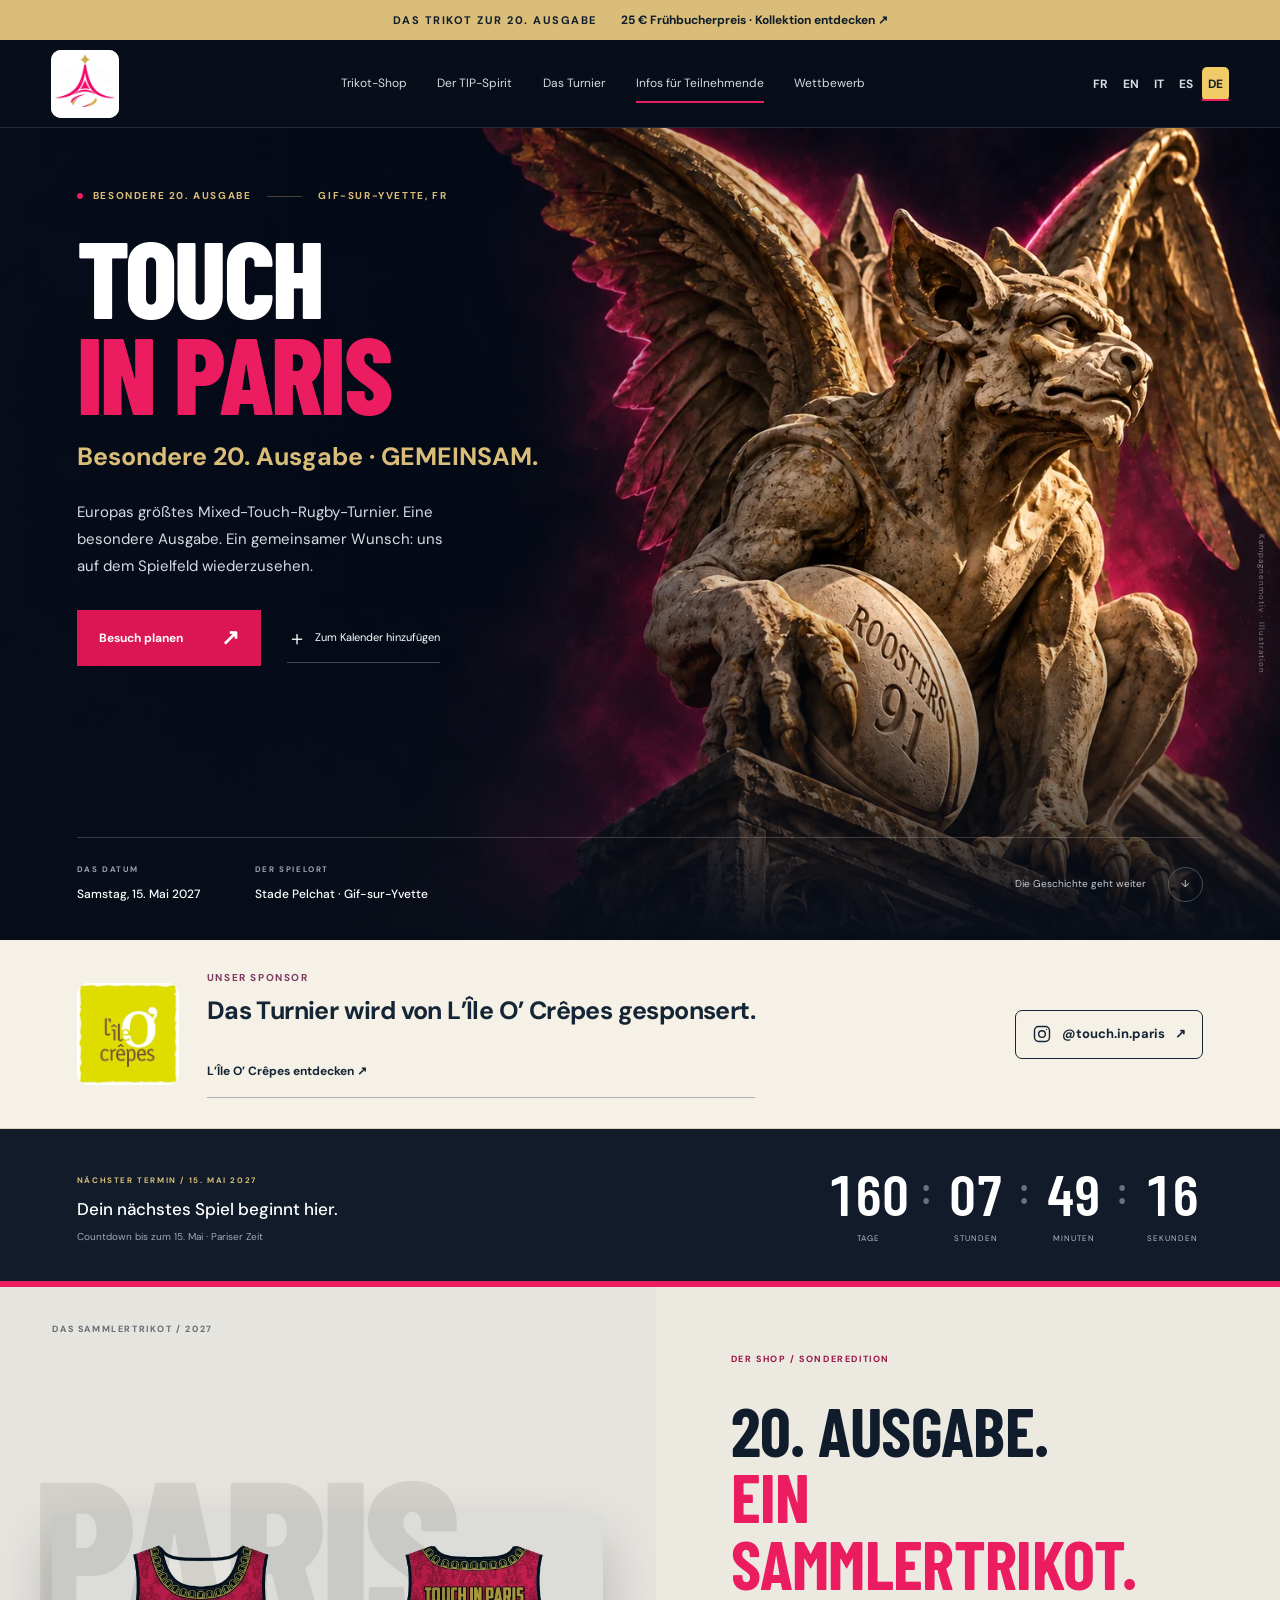
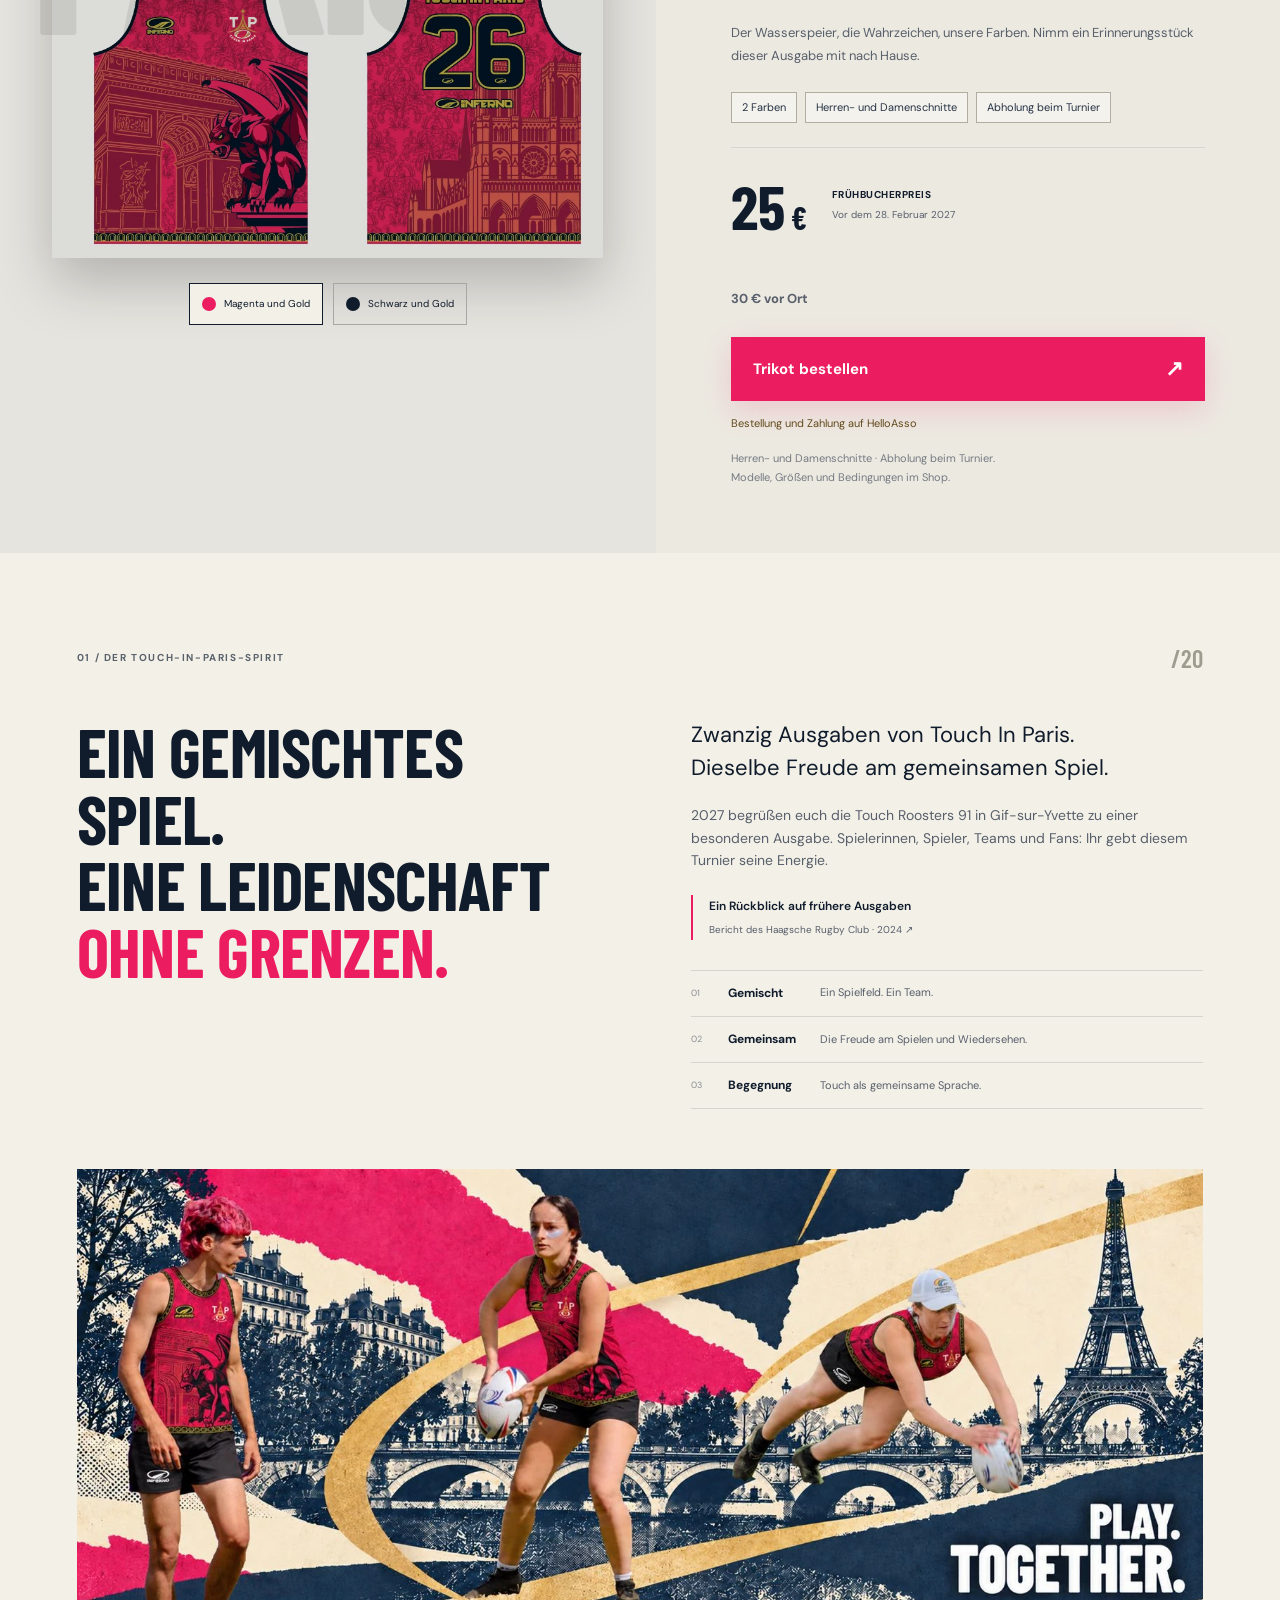
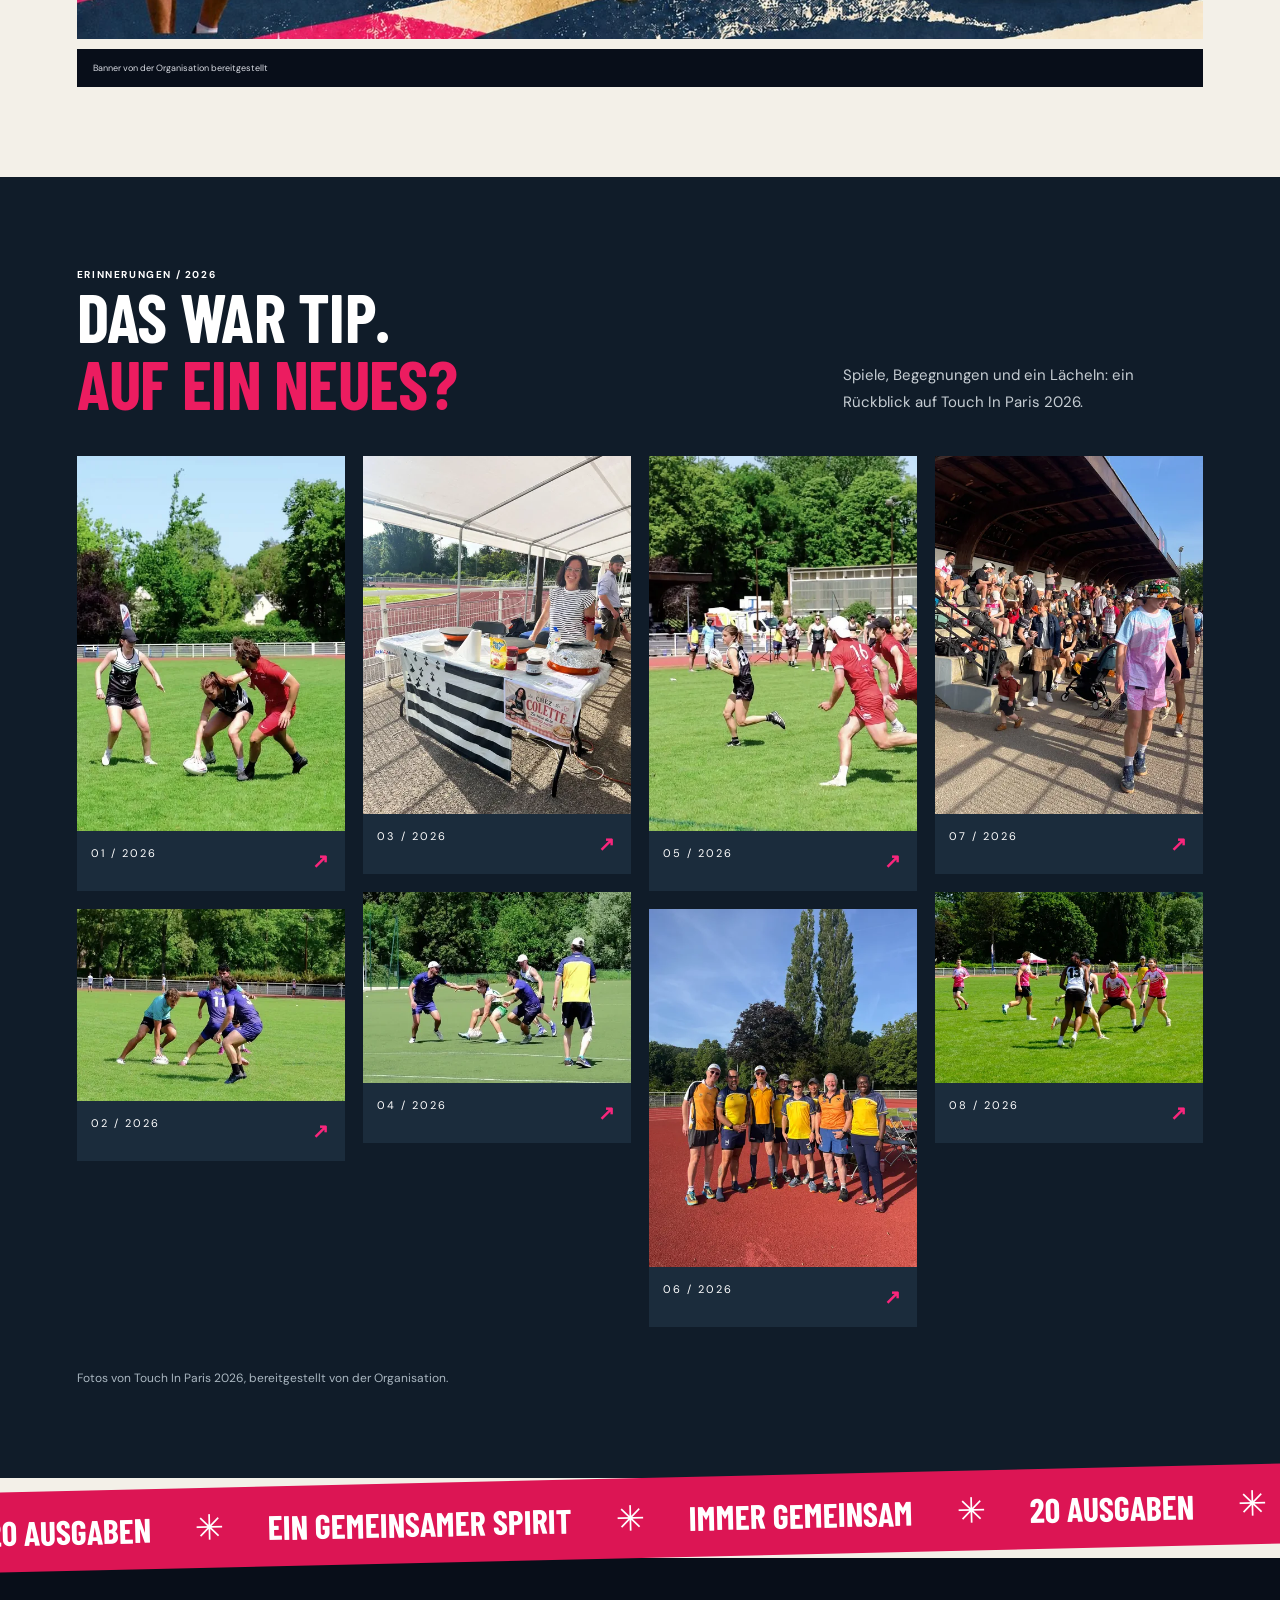
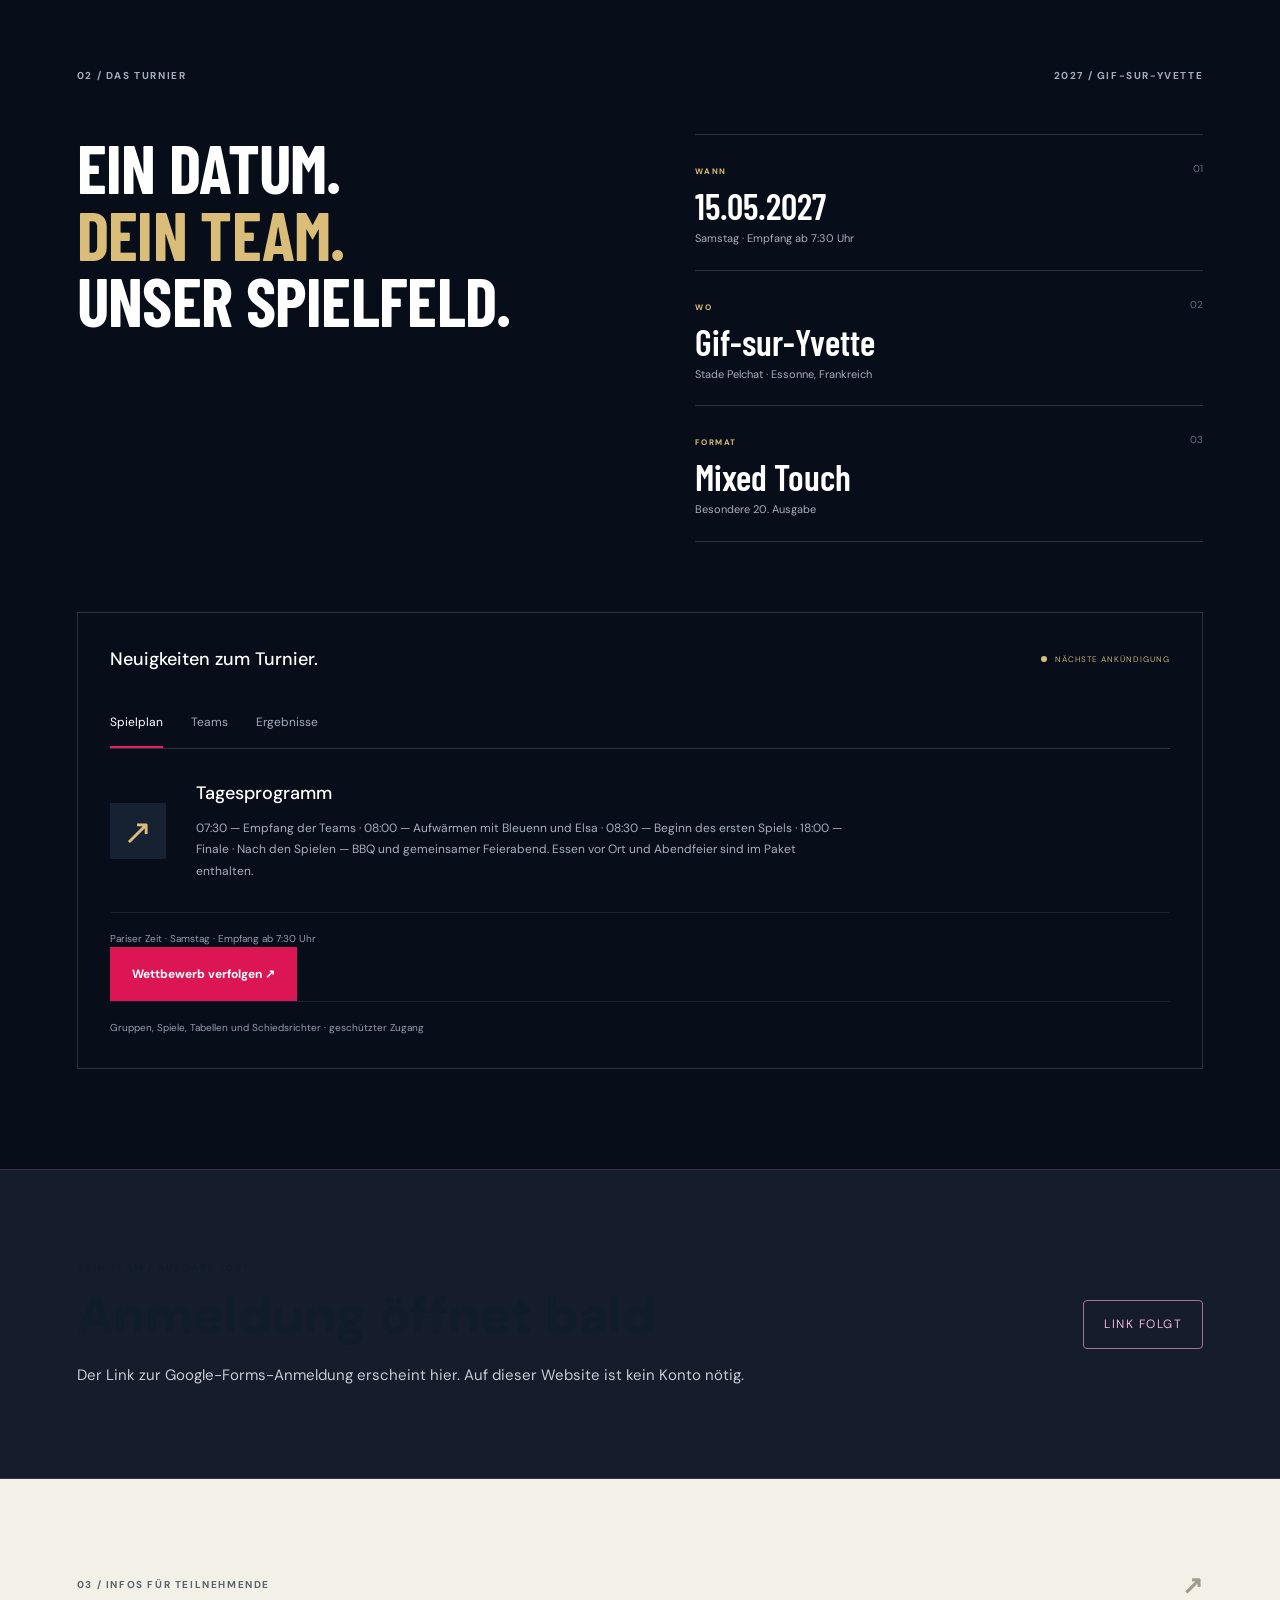
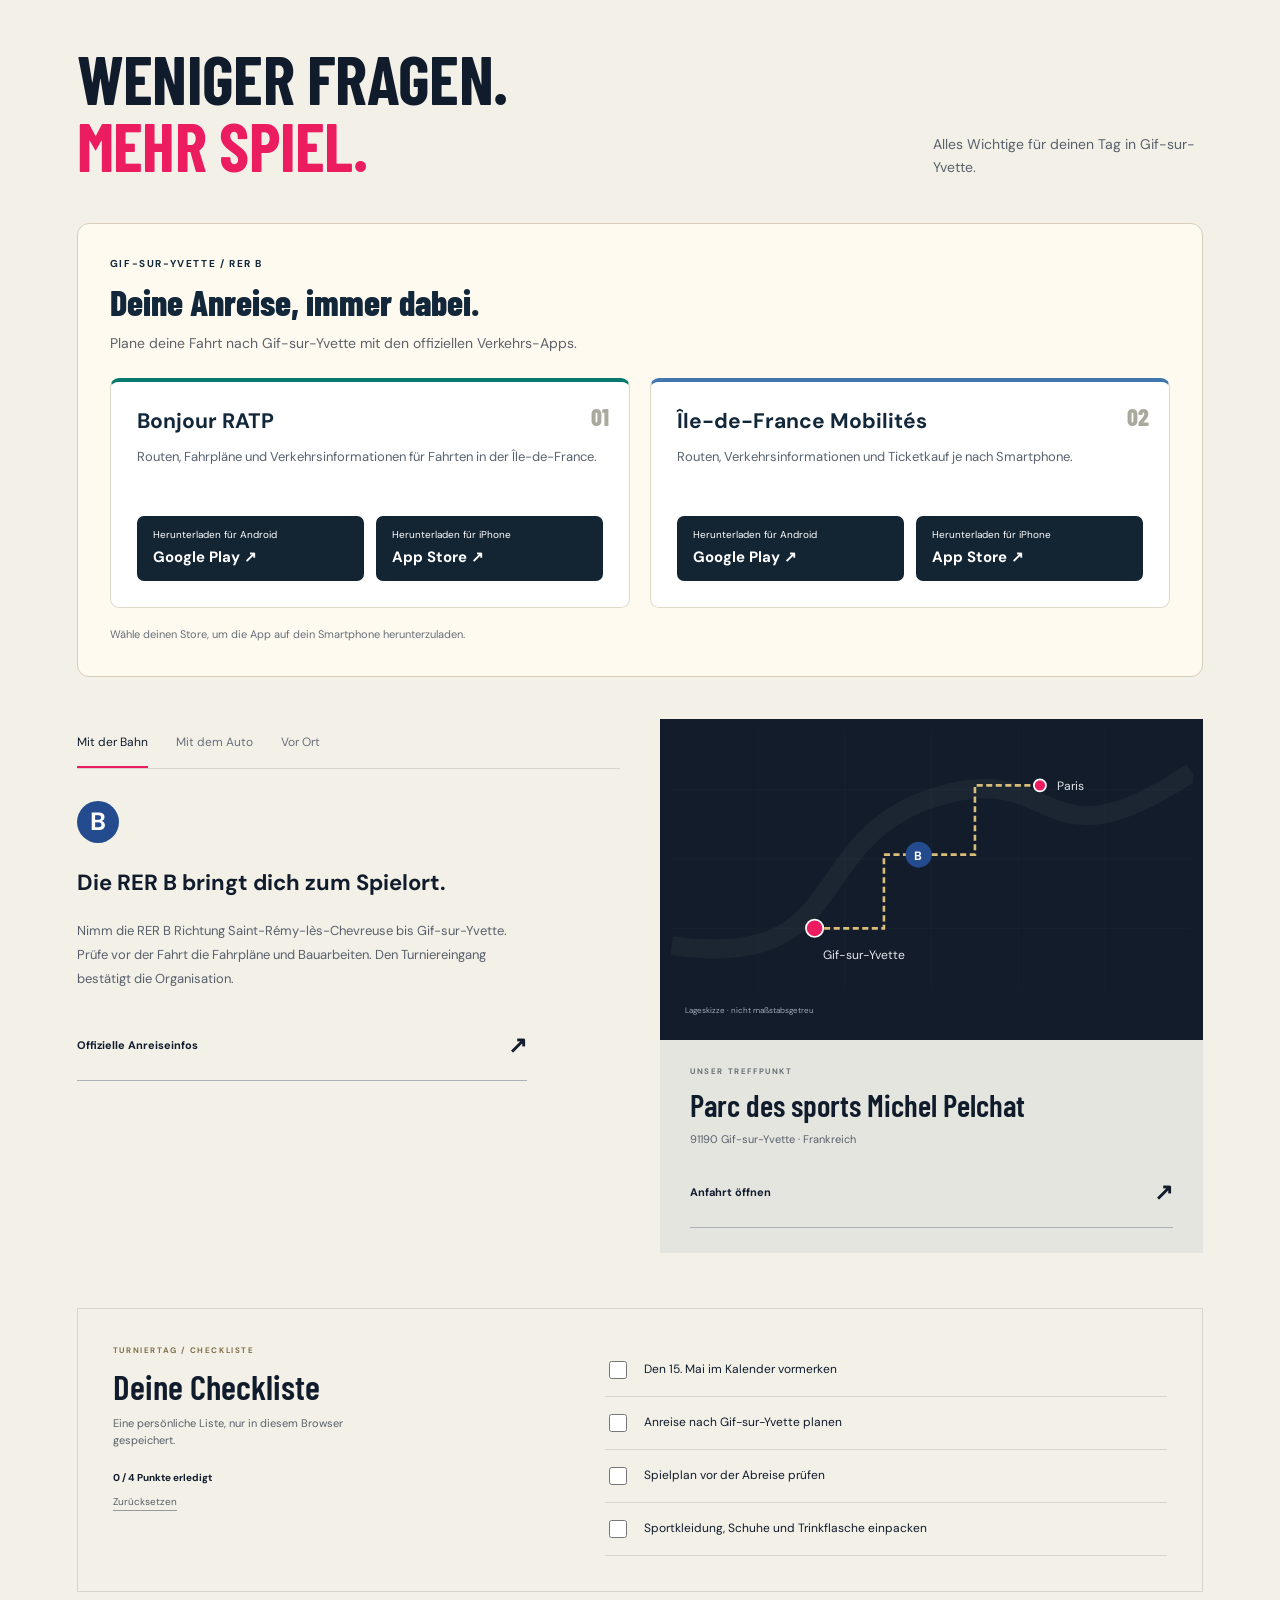
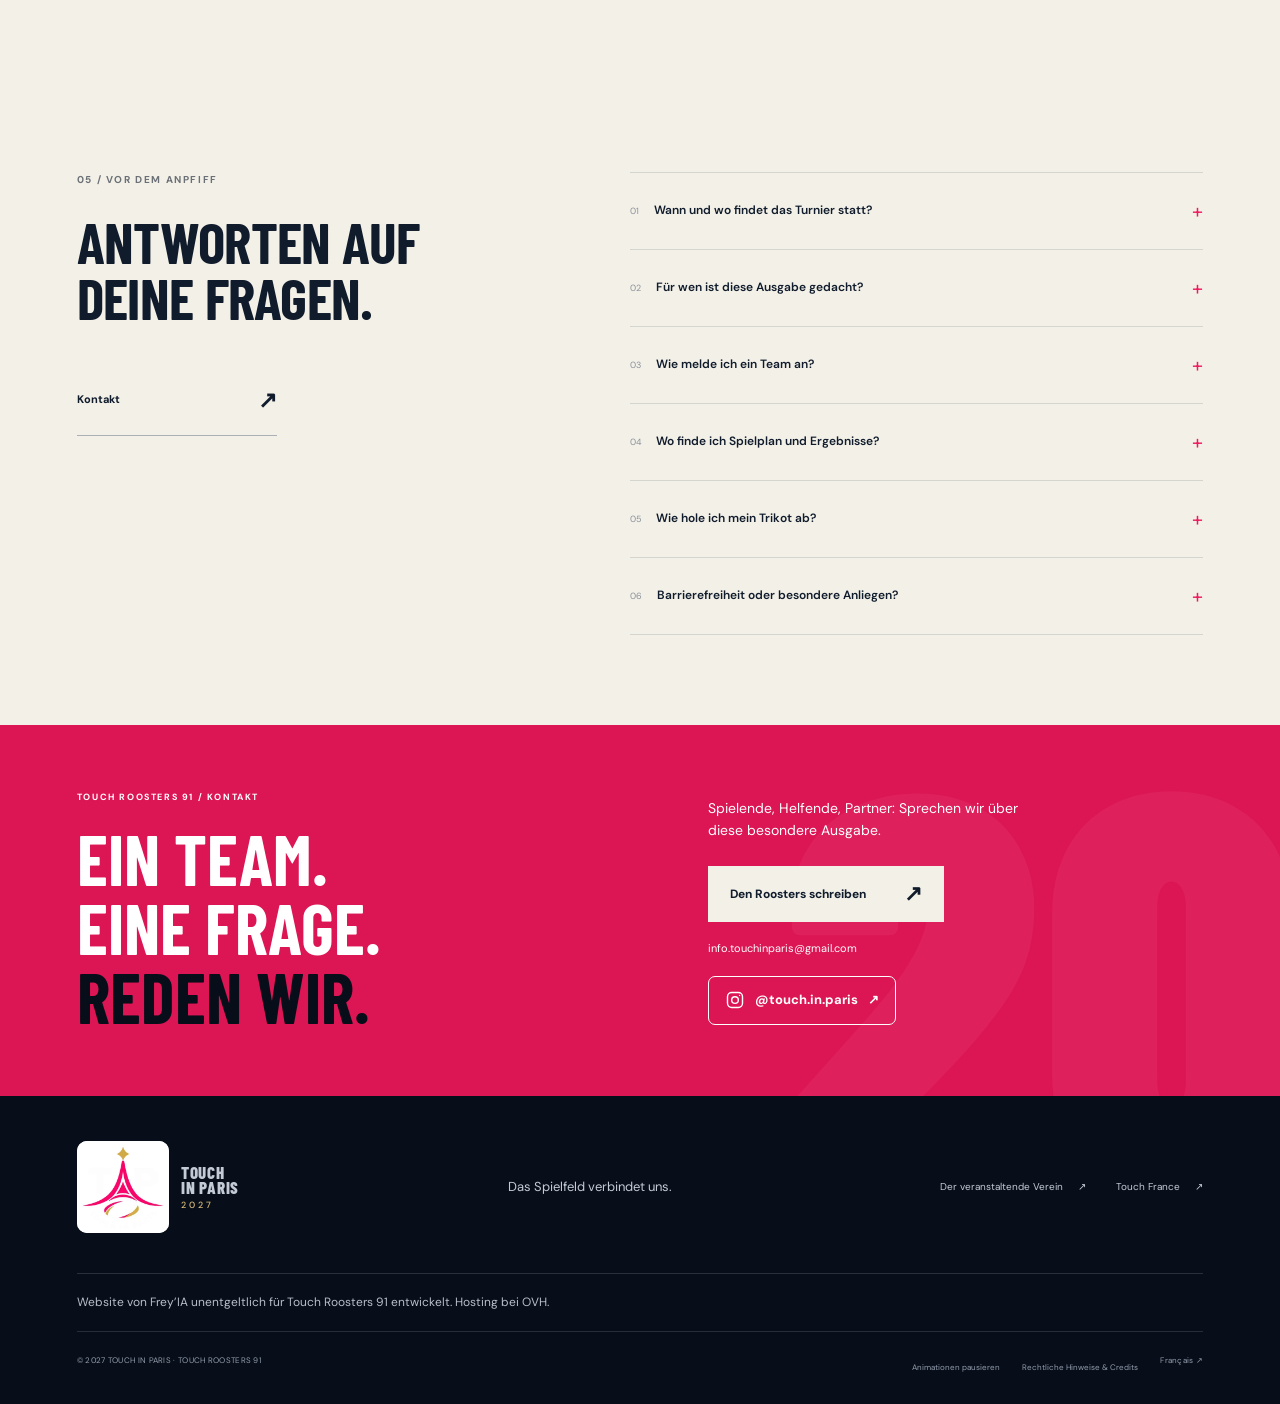
==== commit c9c6e369: "Add files via upload [22:52, 18/10/2026] Arnaud Levêque: Je corrige demain 👍 [23:16, 18/10/2026] Cô" ====
--- a/de/index.html
+++ b/de/index.html
@@ -1,10 +1,11 @@
-<!doctype html><html lang="de"><head><meta charset="utf-8"><meta name="viewport" content="width=device-width,initial-scale=1"><title>Touch In Paris 2027 — Die 20. Gemeinsam.</title><meta name="description" content="Die 20. Ausgabe von Touch In Paris. Mixed-Touch-Rugby am Samstag, 15. Mai 2027 im Stade Pelchat, Gif-sur-Yvette, Frankreich. Plane deinen Besuch."><meta name="theme-color" content="#080e19"><link rel="icon" href="/assets/favicon.svg"><link rel="canonical" href="https://touchinparis.touchroosters91.com/de/"><link rel="alternate" hreflang="fr" href="https://touchinparis.touchroosters91.com/fr/"><link rel="alternate" hreflang="en" href="https://touchinparis.touchroosters91.com/en/"><link rel="alternate" hreflang="it" href="https://touchinparis.touchroosters91.com/it/"><link rel="alternate" hreflang="es" href="https://touchinparis.touchroosters91.com/es/"><link rel="alternate" hreflang="de" href="https://touchinparis.touchroosters91.com/de/"><link rel="alternate" hreflang="x-default" href="https://touchinparis.touchroosters91.com/fr/"><meta property="og:title" content="Touch In Paris 2027 — Die 20. Gemeinsam."><meta property="og:description" content="Die 20. Ausgabe von Touch In Paris. Mixed-Touch-Rugby am Samstag, 15. Mai 2027 im Stade Pelchat, Gif-sur-Yvette, Frankreich. Plane deinen Besuch."><meta property="og:image" content="https://touchinparis.touchroosters91.com/assets/campaign-roosters-91.webp"><meta property="og:type" content="website"><meta property="og:url" content="https://touchinparis.touchroosters91.com/de/"><link rel="preload" href="/assets/campaign-roosters-91.webp" as="image" fetchpriority="high"><link rel="stylesheet" href="/style.a180704e0f02.css"><script type="application/ld+json">{"@context":"https://schema.org","@type":"SportsEvent","name":"Touch In Paris 2027 — Besondere 20. Ausgabe","startDate":"2027-05-15T07:30:00+02:00","eventStatus":"https://schema.org/EventScheduled","eventAttendanceMode":"https://schema.org/OfflineEventAttendanceMode","sport":"Touch rugby","location":{"@type":"Place","name":"Stade Pelchat","address":{"@type":"PostalAddress","addressLocality":"Gif-sur-Yvette","postalCode":"91190","addressCountry":"FR"}},"organizer":{"@type":"Organization","name":"Touch Roosters 91","url":"https://www.touchrugby91.com/"},"image":"https://touchinparis.touchroosters91.com/assets/campaign-roosters-91.webp","description":"Die 20. Ausgabe von Touch In Paris. Mixed-Touch-Rugby am Samstag, 15. Mai 2027 im Stade Pelchat, Gif-sur-Yvette, Frankreich. Plane deinen Besuch.","url":"https://touchinparis.touchroosters91.com/de/"}</script></head><body>
-<a class="shop-announcement" href="#collector"><span>DAS TRIKOT ZUR 20. AUSGABE</span><strong>25 € Frühbucherpreis · Kollektion entdecken ↗</strong></a><a class="skip" href="#main">Zum Inhalt</a><header class="header"><a class="brand" href="/de/" aria-label="Touch In Paris"><img class="tip-logo" src="/assets/tip-logo-2027-pink-gold.jpg" alt="Touch In Paris" width="1254" height="1254"><span class="brand-name">TOUCH<br>IN PARIS<span class="brand-year">2027</span></span></a><button class="menu-toggle" aria-expanded="false" aria-controls="navigation" aria-label="Menü öffnen"><span></span><span></span></button><nav id="navigation" aria-label="Hauptnavigation"><a href="#collector">Trikot-Shop</a><a href="#spirit">Der TIP-Spirit</a><a href="#event">Das Turnier</a><a href="#guide">Infos für Teilnehmende</a><a href="/competition/?lang=de">Wettbewerb</a></nav><div class="header-end"><nav class="language-links" aria-label="Sprache"><a href="/fr/" lang="fr" hreflang="fr" >FR</a><a href="/en/" lang="en" hreflang="en" >EN</a><a href="/it/" lang="it" hreflang="it" >IT</a><a href="/es/" lang="es" hreflang="es" >ES</a><a href="/de/" lang="de" hreflang="de" aria-current="page">DE</a></nav></div></header>
-<main id="main"><section class="hero" aria-labelledby="hero-title"><img class="hero-art" src="/assets/campaign-roosters-91.webp" width="1536" height="1024" alt="" fetchpriority="high"><div class="hero-shade"></div><div class="hero-content"><p class="overline"><span class="dot"></span> Besondere 20. Ausgabe <span class="edition-rule"></span> GIF-SUR-YVETTE, FR</p><h1 id="hero-title">TOUCH<br><em>IN PARIS</em></h1><p class="hero-edition">Besondere 20. Ausgabe · GEMEINSAM.</p><p class="hero-intro">Europas größtes Mixed-Touch-Rugby-Turnier. Eine besondere Ausgabe. Ein gemeinsamer Wunsch: uns auf dem Spielfeld wiederzusehen.</p><div class="hero-actions"><a class="button pink" href="#guide">Besuch planen<span aria-hidden="true">↗</span></a><a class="calendar-link" href="/tip-2027-de.ics" download><span aria-hidden="true">＋</span>Zum Kalender hinzufügen</a></div></div><div class="hero-bottom"><div><span class="tiny">DAS DATUM</span><strong>Samstag, 15. Mai 2027</strong></div><div><span class="tiny">DER SPIELORT</span><strong>Stade Pelchat · Gif-sur-Yvette</strong></div><a href="#spirit" class="scroll-cue">Die Geschichte geht weiter<span>↓</span></a></div><span class="art-credit">Kampagnenmotiv · Illustration</span></section>
-<section class="sponsor-band" aria-label="UNSER SPONSOR"><a class="sponsor-logo" href="https://www.ileocrepes.com/" target="_blank" rel="noopener noreferrer"><img src="/assets/ileo-crepes-sponsor.png" width="447" height="447" alt="L’Île O’ Crêpes" loading="lazy"></a><div><p class="overline">UNSER SPONSOR</p><h2>Das Turnier wird von L’Île O’ Crêpes gesponsert.</h2><a class="text-link" href="https://www.ileocrepes.com/" target="_blank" rel="noopener noreferrer">L’Île O’ Crêpes entdecken ↗</a></div><a class="instagram-link" href="https://www.instagram.com/touch.in.paris/" aria-label="Dem Turnier auf Instagram folgen · @touch.in.paris" target="_blank" rel="noopener noreferrer"><svg viewBox="0 0 24 24" width="20" height="20" fill="none" stroke="currentColor" stroke-width="1.7" aria-hidden="true"><rect x="3" y="3" width="18" height="18" rx="5"/><circle cx="12" cy="12" r="4"/><circle cx="17.5" cy="6.5" r=".8" fill="currentColor" stroke="none"/></svg><span>@touch.in.paris</span><span aria-hidden="true">↗</span></a></section>
+<!doctype html><html lang="de"><head><meta charset="utf-8"><meta name="viewport" content="width=device-width,initial-scale=1"><title>Touch In Paris 2027 — Die 20. Gemeinsam.</title><meta name="description" content="Die 20. Ausgabe von Touch In Paris. Mixed-Touch-Rugby am Samstag, 15. Mai 2027 im Stade Pelchat, Gif-sur-Yvette, Frankreich. Plane deinen Besuch."><meta name="theme-color" content="#080e19"><link rel="icon" href="/assets/favicon.443a316e2661.svg"><link rel="canonical" href="https://touchinparis.touchroosters91.com/de/"><link rel="alternate" hreflang="fr" href="https://touchinparis.touchroosters91.com/fr/"><link rel="alternate" hreflang="en" href="https://touchinparis.touchroosters91.com/en/"><link rel="alternate" hreflang="it" href="https://touchinparis.touchroosters91.com/it/"><link rel="alternate" hreflang="es" href="https://touchinparis.touchroosters91.com/es/"><link rel="alternate" hreflang="de" href="https://touchinparis.touchroosters91.com/de/"><link rel="alternate" hreflang="x-default" href="https://touchinparis.touchroosters91.com/fr/"><meta property="og:title" content="Touch In Paris 2027 — Die 20. Gemeinsam."><meta property="og:description" content="Die 20. Ausgabe von Touch In Paris. Mixed-Touch-Rugby am Samstag, 15. Mai 2027 im Stade Pelchat, Gif-sur-Yvette, Frankreich. Plane deinen Besuch."><meta property="og:image" content="https://touchinparis.touchroosters91.com/assets/hero-roosters-1536.bbb9d76f201a.webp"><meta property="og:type" content="website"><meta property="og:url" content="https://touchinparis.touchroosters91.com/de/"><link rel="stylesheet" href="/style.135fdb4059ac.css"><script type="application/ld+json">{"@context":"https://schema.org","@type":"SportsEvent","name":"Touch In Paris 2027 — Besondere 20. Ausgabe","startDate":"2027-05-15T07:30:00+02:00","eventStatus":"https://schema.org/EventScheduled","eventAttendanceMode":"https://schema.org/OfflineEventAttendanceMode","sport":"Touch rugby","location":{"@type":"Place","name":"Stade Pelchat","address":{"@type":"PostalAddress","addressLocality":"Gif-sur-Yvette","postalCode":"91190","addressCountry":"FR"}},"organizer":{"@type":"Organization","name":"Touch Roosters 91","url":"https://www.touchrugby91.com/"},"image":"https://touchinparis.touchroosters91.com/assets/hero-roosters-1536.bbb9d76f201a.webp","description":"Die 20. Ausgabe von Touch In Paris. Mixed-Touch-Rugby am Samstag, 15. Mai 2027 im Stade Pelchat, Gif-sur-Yvette, Frankreich. Plane deinen Besuch.","url":"https://touchinparis.touchroosters91.com/de/"}</script></head><body>
+<a class="shop-announcement" href="#collector"><span>DAS TRIKOT ZUR 20. AUSGABE</span><strong>25 € Frühbucherpreis · Kollektion entdecken ↗</strong></a><a class="skip" href="#main">Zum Inhalt</a><header class="header"><a class="brand" href="/de/" aria-label="Touch In Paris"><img class="tip-logo" src="/assets/tip-logo-optimized.e0677d0e77f4.webp" alt="Touch In Paris" width="1254" height="1254"><span class="brand-name">TOUCH<br>IN PARIS<span class="brand-year">2027</span></span></a><button class="menu-toggle" aria-expanded="false" aria-controls="navigation" aria-label="Menü öffnen"><span></span><span></span></button><nav id="navigation" aria-label="Hauptnavigation"><a href="#collector">Trikot-Shop</a><a href="#spirit">Der TIP-Spirit</a><a href="#event">Das Turnier</a><a href="#guide">Infos für Teilnehmende</a><a href="/competition/?lang=de">Wettbewerb</a></nav><div class="header-end"><nav class="language-links" aria-label="Sprache"><a href="/fr/" lang="fr" hreflang="fr" >FR</a><a href="/en/" lang="en" hreflang="en" >EN</a><a href="/it/" lang="it" hreflang="it" >IT</a><a href="/es/" lang="es" hreflang="es" >ES</a><a href="/de/" lang="de" hreflang="de" aria-current="page">DE</a></nav></div></header>
+<main id="main"><section class="hero" aria-labelledby="hero-title"><img class="hero-art" src="/assets/hero-roosters-1536.bbb9d76f201a.webp" srcset="/assets/hero-roosters-768.531aa483f2ea.webp 768w, /assets/hero-roosters-1152.deb929ac3925.webp 1152w, /assets/hero-roosters-1536.bbb9d76f201a.webp 1536w" sizes="(max-width:600px) 150vw, 100vw" width="1536" height="1024" alt="" fetchpriority="high"><div class="hero-shade"></div><div class="hero-content"><p class="overline"><span class="dot"></span> Besondere 20. Ausgabe <span class="edition-rule"></span> GIF-SUR-YVETTE, FR</p><h1 id="hero-title">TOUCH<br><em>IN PARIS</em></h1><p class="hero-edition">Besondere 20. Ausgabe · GEMEINSAM.</p><p class="hero-intro">Europas größtes Mixed-Touch-Rugby-Turnier. Eine besondere Ausgabe. Ein gemeinsamer Wunsch: uns auf dem Spielfeld wiederzusehen.</p><div class="hero-actions"><a class="button pink" href="#guide">Besuch planen<span aria-hidden="true">↗</span></a><a class="calendar-link" href="/tip-2027-de.ics" download><span aria-hidden="true">＋</span>Zum Kalender hinzufügen</a></div></div><div class="hero-bottom"><div><span class="tiny">DAS DATUM</span><strong>Samstag, 15. Mai 2027</strong></div><div><span class="tiny">DER SPIELORT</span><strong>Stade Pelchat · Gif-sur-Yvette</strong></div><a href="#spirit" class="scroll-cue">Die Geschichte geht weiter<span>↓</span></a></div><span class="art-credit">Kampagnenmotiv · Illustration</span></section>
+<section class="sponsor-band" aria-label="UNSER SPONSOR"><a class="sponsor-logo" href="https://www.ileocrepes.com/" target="_blank" rel="noopener noreferrer"><img src="/assets/ileo-crepes-optimized.076aefcd7d83.webp" width="447" height="447" alt="L’Île O’ Crêpes" loading="lazy"></a><div><p class="overline">UNSER SPONSOR</p><h2>Das Turnier wird von L’Île O’ Crêpes gesponsert.</h2><a class="text-link" href="https://www.ileocrepes.com/" target="_blank" rel="noopener noreferrer">L’Île O’ Crêpes entdecken ↗</a></div><a class="instagram-link" href="https://www.instagram.com/touch.in.paris/" aria-label="Dem Turnier auf Instagram folgen · @touch.in.paris" target="_blank" rel="noopener noreferrer"><svg viewBox="0 0 24 24" width="20" height="20" fill="none" stroke="currentColor" stroke-width="1.7" aria-hidden="true"><rect x="3" y="3" width="18" height="18" rx="5"/><circle cx="12" cy="12" r="4"/><circle cx="17.5" cy="6.5" r=".8" fill="currentColor" stroke="none"/></svg><span>@touch.in.paris</span><span aria-hidden="true">↗</span></a></section>
 <section class="countdown-bar" aria-label="Countdown"><div><span class="overline">NÄCHSTER TERMIN / 15. MAI 2027</span><h2>Dein nächstes Spiel beginnt hier.</h2><p>Countdown bis zum 15. Mai · Pariser Zeit</p></div><div class="countdown" role="timer" aria-label="Countdown bis zum 15. Mai · Pariser Zeit" data-day="Heute ist Turniertag." data-ended="Danke für diese 20. Ausgabe."><div><strong data-count="0">--</strong><span>Tage</span></div><div><strong data-count="1">--</strong><span>Stunden</span></div><div><strong data-count="2">--</strong><span>Minuten</span></div><div><strong data-count="3">--</strong><span>Sekunden</span></div></div></section>
-<section id="collector" class="collector"><div class="jersey-stage"><span class="overline">DAS SAMMLERTRIKOT / 2027</span><span class="jersey-backdrop" aria-hidden="true">PARIS</span><img id="jersey" src="/assets/maillot-magenta.webp" width="906" height="564" loading="eager" alt="Sammlertrikot, Vorder- und Rückansicht — Magenta und Gold"><div class="color-controls" role="group" aria-label="Farbe"><button type="button" data-color="magenta" data-alt="Sammlertrikot, Vorder- und Rückansicht — Magenta und Gold" aria-pressed="true"><span class="swatch magenta"></span>Magenta und Gold</button><button type="button" data-color="noir" data-alt="Sammlertrikot, Vorder- und Rückansicht — Schwarz und Gold" aria-pressed="false"><span class="swatch black"></span>Schwarz und Gold</button></div></div><div class="collector-copy"><p class="overline">DER SHOP / SONDEREDITION</p><h2 class="display">20. Ausgabe.<br><em>Ein Sammlertrikot.</em></h2><p>Der Wasserspeier, die Wahrzeichen, unsere Farben. Nimm ein Erinnerungsstück dieser Ausgabe mit nach Hause.</p><div class="shop-details"><span>2 Farben</span><span>Herren- und Damenschnitte</span><span>Abholung beim Turnier</span></div><div class="price-row"><strong>25<span> €</span></strong><span>Frühbucherpreis<small>Vor dem 28. Februar 2027</small></span></div><p class="onsite-price"><strong>30 € vor Ort</strong></p><a class="button pink" href="https://www.helloasso.com/associations/touch-roosters-91/boutiques/maillot-collector-touch-in-paris-2027" target="_blank" rel="noopener noreferrer">Trikot bestellen<span aria-hidden="true">↗</span></a><p class="shop-payment">Bestellung und Zahlung auf HelloAsso</p><p class="shop-note">Herren- und Damenschnitte · Abholung beim Turnier.<br>Modelle, Größen und Bedingungen im Shop.</p></div></section>
-<section id="spirit" class="story section"><div class="section-top"><p class="overline">01 / DER TOUCH-IN-PARIS-SPIRIT</p><span class="index-mark">/20</span></div><div class="story-grid"><h2 class="display reveal">Ein gemischtes Spiel.<br>Eine Leidenschaft<br><em>ohne Grenzen.</em></h2><div class="story-copy reveal"><p class="lead">Zwanzig Ausgaben von Touch In Paris. Dieselbe Freude am gemeinsamen Spiel.</p><p>2027 begrüßen euch die Touch Roosters 91 in Gif-sur-Yvette zu einer besonderen Ausgabe. Spielerinnen, Spieler, Teams und Fans: Ihr gebt diesem Turnier seine Energie.</p><a class="archive-link" href="https://haagscherugbyclub.nl/touch-in-paris-tournament/" target="_blank" rel="noopener noreferrer">Ein Rückblick auf frühere Ausgaben<span>Bericht des Haagsche Rugby Club · 2024 ↗</span></a><div class="values"><div><span class="value-number">01</span><h3>Gemischt</h3><p>Ein Spielfeld. Ein Team.</p></div><div><span class="value-number">02</span><h3>Gemeinsam</h3><p>Die Freude am Spielen und Wiedersehen.</p></div><div><span class="value-number">03</span><h3>Begegnung</h3><p>Touch als gemeinsame Sprache.</p></div></div></div></div><figure class="action-art supplied-banner"><img src="/assets/tip-banner-2027.jpg" width="1600" height="667" loading="lazy" alt="Touch In Paris · Play. Together."><figcaption>Banner von der Organisation bereitgestellt</figcaption></figure></section>
+<section id="collector" class="collector"><div class="jersey-stage"><span class="overline">DAS SAMMLERTRIKOT / 2027</span><span class="jersey-backdrop" aria-hidden="true">PARIS</span><img id="jersey" src="/assets/maillot-magenta.017dafd25935.webp" width="906" height="564" loading="eager" alt="Sammlertrikot, Vorder- und Rückansicht — Magenta und Gold"><div class="color-controls" role="group" aria-label="Farbe"><button type="button" data-color="magenta" data-alt="Sammlertrikot, Vorder- und Rückansicht — Magenta und Gold" aria-pressed="true"><span class="swatch magenta"></span>Magenta und Gold</button><button type="button" data-color="noir" data-alt="Sammlertrikot, Vorder- und Rückansicht — Schwarz und Gold" aria-pressed="false"><span class="swatch black"></span>Schwarz und Gold</button></div></div><div class="collector-copy"><p class="overline">DER SHOP / SONDEREDITION</p><h2 class="display">20. Ausgabe.<br><em>Ein Sammlertrikot.</em></h2><p>Der Wasserspeier, die Wahrzeichen, unsere Farben. Nimm ein Erinnerungsstück dieser Ausgabe mit nach Hause.</p><div class="shop-details"><span>2 Farben</span><span>Herren- und Damenschnitte</span><span>Abholung beim Turnier</span></div><div class="price-row"><strong>25<span> €</span></strong><span>Frühbucherpreis<small>Vor dem 28. Februar 2027</small></span></div><p class="onsite-price"><strong>30 € vor Ort</strong></p><a class="button pink" href="https://www.helloasso.com/associations/touch-roosters-91/boutiques/maillot-collector-touch-in-paris-2027" target="_blank" rel="noopener noreferrer">Trikot bestellen<span aria-hidden="true">↗</span></a><p class="shop-payment">Bestellung und Zahlung auf HelloAsso</p><p class="shop-note">Herren- und Damenschnitte · Abholung beim Turnier.<br>Modelle, Größen und Bedingungen im Shop.</p></div></section>
+<section id="spirit" class="story section"><div class="section-top"><p class="overline">01 / DER TOUCH-IN-PARIS-SPIRIT</p><span class="index-mark">/20</span></div><div class="story-grid"><h2 class="display reveal">Ein gemischtes Spiel.<br>Eine Leidenschaft<br><em>ohne Grenzen.</em></h2><div class="story-copy reveal"><p class="lead">Zwanzig Ausgaben von Touch In Paris. Dieselbe Freude am gemeinsamen Spiel.</p><p>2027 begrüßen euch die Touch Roosters 91 in Gif-sur-Yvette zu einer besonderen Ausgabe. Spielerinnen, Spieler, Teams und Fans: Ihr gebt diesem Turnier seine Energie.</p><a class="archive-link" href="https://haagscherugbyclub.nl/touch-in-paris-tournament/" target="_blank" rel="noopener noreferrer">Ein Rückblick auf frühere Ausgaben<span>Bericht des Haagsche Rugby Club · 2024 ↗</span></a><div class="values"><div><span class="value-number">01</span><h3>Gemischt</h3><p>Ein Spielfeld. Ein Team.</p></div><div><span class="value-number">02</span><h3>Gemeinsam</h3><p>Die Freude am Spielen und Wiedersehen.</p></div><div><span class="value-number">03</span><h3>Begegnung</h3><p>Touch als gemeinsame Sprache.</p></div></div></div></div><figure class="action-art supplied-banner"><img src="/assets/tip-banner-optimized.d93a05a84044.webp" width="1600" height="667" loading="lazy" alt="Touch In Paris · Play. Together."><figcaption>Banner von der Organisation bereitgestellt</figcaption></figure></section>
+<section class="gallery-section section" id="memories" aria-labelledby="gallery-title"><p class="overline">ERINNERUNGEN / 2026</p><div class="gallery-heading"><h2 class="display" id="gallery-title">Das war TIP.<br><em>Auf ein Neues?</em></h2><p>Spiele, Begegnungen und ein Lächeln: ein Rückblick auf Touch In Paris 2026.</p></div><div class="gallery-grid"><button class="gallery-item" type="button" data-photo="/assets/tip-2026-1-full.be6c14c9a203.webp" aria-label="Foto vergrößern : Spielfortsetzung zwischen den Teams in Schwarz und Rot"><img src="/assets/tip-2026-1-thumb.27da6f30fa41.webp" width="871" height="1220" loading="lazy" decoding="async" alt="Spielfortsetzung zwischen den Teams in Schwarz und Rot"><span aria-hidden="true">01 / 2026 <b>↗</b></span></button><button class="gallery-item" type="button" data-photo="/assets/tip-2026-2-full.707753f0a61d.webp" aria-label="Foto vergrößern : Spiel zwischen den Teams in Türkis und Violett"><img src="/assets/tip-2026-2-thumb.0b65741d89d2.webp" width="1080" height="771" loading="lazy" decoding="async" alt="Spiel zwischen den Teams in Türkis und Violett"><span aria-hidden="true">02 / 2026 <b>↗</b></span></button><button class="gallery-item" type="button" data-photo="/assets/tip-2026-3-full.61b87af12d8f.webp" aria-label="Foto vergrößern : Der Crêpes-Stand Chez Colette"><img src="/assets/tip-2026-3-thumb.c9dd6c95f869.webp" width="3024" height="4032" loading="lazy" decoding="async" alt="Der Crêpes-Stand Chez Colette"><span aria-hidden="true">03 / 2026 <b>↗</b></span></button><button class="gallery-item" type="button" data-photo="/assets/tip-2026-4-full.024a7588b396.webp" aria-label="Foto vergrößern : Spielszene unter den Augen des Schiedsrichters"><img src="/assets/tip-2026-4-thumb.6c13e8d6fe44.webp" width="1080" height="771" loading="lazy" decoding="async" alt="Spielszene unter den Augen des Schiedsrichters"><span aria-hidden="true">04 / 2026 <b>↗</b></span></button><button class="gallery-item" type="button" data-photo="/assets/tip-2026-5-full.316afff2d353.webp" aria-label="Foto vergrößern : Lauf mit dem Ball gegen die Verteidigung in Rot"><img src="/assets/tip-2026-5-thumb.1da5578dc3a6.webp" width="930" height="1302" loading="lazy" decoding="async" alt="Lauf mit dem Ball gegen die Verteidigung in Rot"><span aria-hidden="true">05 / 2026 <b>↗</b></span></button><button class="gallery-item" type="button" data-photo="/assets/tip-2026-6-full.b61a1e38ee6e.webp" aria-label="Foto vergrößern : Gruppenfoto der Schiedsrichter"><img src="/assets/tip-2026-6-thumb.d625b22ebf21.webp" width="3024" height="4032" loading="lazy" decoding="async" alt="Gruppenfoto der Schiedsrichter"><span aria-hidden="true">06 / 2026 <b>↗</b></span></button><button class="gallery-item" type="button" data-photo="/assets/tip-2026-7-full.0c5992a3d41e.webp" aria-label="Foto vergrößern : Teilnehmende und Fans auf der Tribüne"><img src="/assets/tip-2026-7-thumb.96116f5623e6.webp" width="2509" height="3345" loading="lazy" decoding="async" alt="Teilnehmende und Fans auf der Tribüne"><span aria-hidden="true">07 / 2026 <b>↗</b></span></button><button class="gallery-item" type="button" data-photo="/assets/tip-2026-8-full.5c7f2e64d362.webp" aria-label="Foto vergrößern : Mixed-Touch-Spiel zwischen den Teams in Rosa und Schwarz"><img src="/assets/tip-2026-8-thumb.35b058744903.webp" width="3738" height="2670" loading="lazy" decoding="async" alt="Mixed-Touch-Spiel zwischen den Teams in Rosa und Schwarz"><span aria-hidden="true">08 / 2026 <b>↗</b></span></button></div><p class="gallery-credit">Fotos von Touch In Paris 2026, bereitgestellt von der Organisation.</p></section><dialog class="photo-dialog" id="photo-viewer" aria-label="Touch In Paris 2026"><button type="button" class="photo-close" aria-label="Schließen">×</button><img alt=""><div class="photo-toolbar"><button type="button" class="photo-prev" aria-label="Vorheriges Foto">←</button><p class="photo-caption" aria-live="polite"></p><button type="button" class="photo-next" aria-label="Nächstes Foto">→</button></div></dialog>
 <div class="ticker" aria-hidden="true"><div><span>20 AUSGABEN</span><i>✳</i><span>EIN GEMEINSAMER SPIRIT</span><i>✳</i><span>IMMER GEMEINSAM</span><i>✳</i><span>20 AUSGABEN</span><i>✳</i><span>EIN GEMEINSAMER SPIRIT</span><i>✳</i><span>IMMER GEMEINSAM</span><i>✳</i></div></div>
 <section id="event" class="event-section section"><div class="section-top"><p class="overline">02 / DAS TURNIER</p><span class="overline">2027 / GIF-SUR-YVETTE</span></div><div class="event-layout"><h2 class="display reveal">Ein Datum.<br><em>Dein Team.</em><br>Unser Spielfeld.</h2><div class="event-facts"><div class="fact reveal"><span class="tiny">WANN</span><h3>15.05.2027</h3><p>Samstag · Empfang ab 7:30 Uhr</p><span class="fact-index">01</span></div><div class="fact reveal"><span class="tiny">WO</span><h3>Gif-sur-Yvette</h3><p>Stade Pelchat · Essonne, Frankreich</p><span class="fact-index">02</span></div><div class="fact reveal"><span class="tiny">FORMAT</span><h3>Mixed Touch</h3><p>Besondere 20. Ausgabe</p><span class="fact-index">03</span></div></div></div><div class="competition reveal"><div class="competition-heading"><h3>Neuigkeiten zum Turnier.</h3><span class="status"><span class="dot"></span>NÄCHSTE ANKÜNDIGUNG</span></div><div class="tabs" role="tablist" aria-label="Das Turnier"><button role="tab" id="comp-tab-0" aria-controls="comp-panel-0" aria-selected="true" tabindex="0">Spielplan</button><button role="tab" id="comp-tab-1" aria-controls="comp-panel-1" aria-selected="false" tabindex="-1">Teams</button><button role="tab" id="comp-tab-2" aria-controls="comp-panel-2" aria-selected="false" tabindex="-1">Ergebnisse</button></div><div id="comp-panel-0" role="tabpanel" aria-labelledby="comp-tab-0" ><div class="panel-icon" aria-hidden="true">↗</div><div><h4>Tagesprogramm</h4><p>07:30 — Empfang der Teams · 08:00 — Aufwärmen mit Bleuenn und Elsa · 08:30 — Beginn des ersten Spiels · 18:00 — Finale · Nach den Spielen — BBQ und gemeinsamer Feierabend. Essen vor Ort und Abendfeier sind im Paket enthalten.</p></div></div><div id="comp-panel-1" role="tabpanel" aria-labelledby="comp-tab-1" hidden><div class="panel-icon" aria-hidden="true">◎</div><div><h4>Die Teams bereiten sich vor</h4><p>Die Liste der Teams für 2027 ist noch nicht veröffentlicht. Teilnehmende Vereine erscheinen hier nach ihrer Bekanntgabe.</p></div></div><div id="comp-panel-2" role="tabpanel" aria-labelledby="comp-tab-2" hidden><div class="panel-icon" aria-hidden="true">—</div><div><h4>Die Spiele stehen noch bevor</h4><p>Gruppen, Ergebnisse und Tabellen werden mit den Turnierinformationen veröffentlicht.</p></div></div><p class="competition-note">Pariser Zeit · Samstag · Empfang ab 7:30 Uhr</p><a class="button pink competition-entry" href="/competition/?lang=de">Wettbewerb verfolgen ↗</a><p class="competition-note">Gruppen, Spiele, Tabellen und Schiedsrichter · geschützter Zugang</p></div></section>
 <section id="inscriptions" class="registration-band section" aria-labelledby="registration-title"><div><p class="overline">DEIN TEAM / AUSGABE 2027</p><h2 id="registration-title">Anmeldung öffnet bald</h2><p>Der Link zur Google-Forms-Anmeldung erscheint hier. Auf dieser Website ist kein Konto nötig.</p></div><span class="registration-status">LINK FOLGT</span></section>
@@ -12,4 +13,4 @@
 
 <section id="faq" class="faq section"><div><p class="overline">05 / VOR DEM ANPFIFF</p><h2 class="display">Antworten auf deine Fragen.</h2><a class="text-link" href="mailto:info.touchinparis@gmail.com">Kontakt<span aria-hidden="true">↗</span></a></div><div class="questions"><details><summary><span class="q-index">01</span>Wann und wo findet das Turnier statt?<span class="q-plus" aria-hidden="true">+</span></summary><p>Samstag, 15. Mai 2027, Empfang ab 7:30 Uhr im Parc des sports Michel Pelchat, 91190 Gif-sur-Yvette, Frankreich. Der genaue Eingang wird vor dem Turnier bekannt gegeben.</p></details><details><summary><span class="q-index">02</span>Für wen ist diese Ausgabe gedacht?<span class="q-plus" aria-hidden="true">+</span></summary><p>Touch In Paris 2027 ist ein Mixed-Touch-Rugby-Turnier. Teilnahmebedingungen und Anmeldung bitte mit der Organisation klären.</p></details><details><summary><span class="q-index">03</span>Wie melde ich ein Team an?<span class="q-plus" aria-hidden="true">+</span></summary><p>Die Anmeldung öffnet bald. Hier wird ein Link zum Google-Forms-Formular veröffentlicht. Auf dieser Website ist kein Konto nötig. Gebühren und verfügbare Plätze bestätigt die Organisation.</p></details><details><summary><span class="q-index">04</span>Wo finde ich Spielplan und Ergebnisse?<span class="q-plus" aria-hidden="true">+</span></summary><p>Im Turnierbereich stehen Ankündigungen zu Spielplan, Teams und Ergebnissen. Die Detailansicht befindet sich auf der geschützten Seite Wettbewerb.</p></details><details><summary><span class="q-index">05</span>Wie hole ich mein Trikot ab?<span class="q-plus" aria-hidden="true">+</span></summary><p>Die Abholung ist beim Turnier am Samstag, 15. Mai 2027 vorgesehen. Wähle Modell und Größe im HelloAsso-Shop; dort stehen auch die Bestellbedingungen.</p></details><details><summary><span class="q-index">06</span>Barrierefreiheit oder besondere Anliegen?<span class="q-plus" aria-hidden="true">+</span></summary><p>Schreibe an info.touchinparis@gmail.com, um deinen Besuch zu planen. Angaben zur Barrierefreiheit werden vor dem Turnier bestätigt.</p></details></div></section>
 <section class="contact-band"><div><p class="overline">TOUCH ROOSTERS 91 / KONTAKT</p><h2>Ein Team.<br>Eine Frage.<br><em>Reden wir.</em></h2></div><div><p>Spielende, Helfende, Partner: Sprechen wir über diese besondere Ausgabe.</p><a class="button light" href="mailto:info.touchinparis@gmail.com">Den Roosters schreiben<span aria-hidden="true">↗</span></a><p class="contact-email">info.touchinparis@gmail.com</p><a class="instagram-link" href="https://www.instagram.com/touch.in.paris/" aria-label="Dem Turnier auf Instagram folgen · @touch.in.paris" target="_blank" rel="noopener noreferrer"><svg viewBox="0 0 24 24" width="20" height="20" fill="none" stroke="currentColor" stroke-width="1.7" aria-hidden="true"><rect x="3" y="3" width="18" height="18" rx="5"/><circle cx="12" cy="12" r="4"/><circle cx="17.5" cy="6.5" r=".8" fill="currentColor" stroke="none"/></svg><span>@touch.in.paris</span><span aria-hidden="true">↗</span></a></div><span class="contact-20" aria-hidden="true">20</span></section>
-</main><footer><div class="footer-main"><a class="brand" href="/de/"><img class="tip-logo" src="/assets/tip-logo-2027-pink-gold.jpg" alt="Touch In Paris" width="1254" height="1254"><span class="brand-name">TOUCH<br>IN PARIS<span class="brand-year">2027</span></span></a><p>Das Spielfeld verbindet uns.</p><div><a href="https://www.touchrugby91.com/" target="_blank" rel="noopener noreferrer">Der veranstaltende Verein<span aria-hidden="true">↗</span></a><a href="https://touchfrance.fr/" target="_blank" rel="noopener noreferrer">Touch France<span aria-hidden="true">↗</span></a></div></div><div class="footer-bottom"><span>© 2027 TOUCH IN PARIS · TOUCH ROOSTERS 91</span><div><button class="motion-toggle" data-pause="Animationen pausieren" data-resume="Animationen fortsetzen" aria-pressed="false">Animationen pausieren</button><button data-open-dialog>Credits und Informationen</button><a href="/fr/" lang="fr">Français ↗</a></div></div></footer><dialog id="credits"><button class="dialog-close" aria-label="Schließen">×</button><p class="overline">TOUCH IN PARIS 2027</p><h2>Über diese Website</h2><p>Touch In Paris 2027 · 20. Ausgabe. Organisation: Touch Roosters 91. Kontakt: info.touchinparis@gmail.com. Der Wasserspeier auf der Startseite ist eine KI-Illustration. Logo, Banner und Trikotbilder stammen von der Organisation. Die öffentliche Website enthält keine Erfassungsformulare oder Analysewerkzeuge. Checkliste und Sprache nutzen den lokalen Browserspeicher. Der Wettbewerbsbereich verwendet ein Sitzungscookie für den Zugang. Für externe Dienste gelten deren eigene Bedingungen.</p><a class="text-link" href="mailto:info.touchinparis@gmail.com">Kontakt<span aria-hidden="true">↗</span></a></dialog><script src="/language-preference.7ca8c36c5efc.js" defer></script><script src="/app.cacd6aa2ebf0.js" defer></script></body></html>+</main><footer><div class="footer-main"><a class="brand" href="/de/"><img class="tip-logo" src="/assets/tip-logo-optimized.e0677d0e77f4.webp" alt="Touch In Paris" width="1254" height="1254"><span class="brand-name">TOUCH<br>IN PARIS<span class="brand-year">2027</span></span></a><p>Das Spielfeld verbindet uns.</p><div><a href="https://www.touchrugby91.com/" target="_blank" rel="noopener noreferrer">Der veranstaltende Verein<span aria-hidden="true">↗</span></a><a href="https://touchfrance.fr/" target="_blank" rel="noopener noreferrer">Touch France<span aria-hidden="true">↗</span></a></div></div><p class="development-credit">Website von Frey’IA unentgeltlich für Touch Roosters 91 entwickelt. Hosting bei OVH.</p><div class="footer-bottom"><span>© 2027 TOUCH IN PARIS · TOUCH ROOSTERS 91</span><div><button class="motion-toggle" data-pause="Animationen pausieren" data-resume="Animationen fortsetzen" aria-pressed="false">Animationen pausieren</button><button data-open-dialog>Rechtliche Hinweise & Credits</button><a href="/fr/" lang="fr">Français ↗</a></div></div></footer><dialog id="credits"><button class="dialog-close" aria-label="Schließen">×</button><p class="overline">TOUCH IN PARIS 2027</p><h2>Über diese Website</h2><p>Touch In Paris 2027 · 20. Ausgabe. Organisation: Touch Roosters 91. Kontakt: info.touchinparis@gmail.com. Der Wasserspeier auf der Startseite ist eine KI-Illustration. Logo, Banner und Trikotbilder stammen von der Organisation. Die öffentliche Website enthält keine Erfassungsformulare oder Analysewerkzeuge. Checkliste und Sprache nutzen den lokalen Browserspeicher. Der Wettbewerbsbereich verwendet ein Sitzungscookie für den Zugang. Für externe Dienste gelten deren eigene Bedingungen. Website von Frey’IA unentgeltlich für Touch Roosters 91 entwickelt. Hosting bei OVH.</p><p class="legal-detail">Herausgeber: Touch Roosters 91. Verantwortlich für die Veröffentlichung: Arnaud LEVEQUE. Hosting: OVH.</p><a class="text-link" href="mailto:info.touchinparis@gmail.com">Kontakt<span aria-hidden="true">↗</span></a></dialog><script src="/language-preference.7ca8c36c5efc.js" defer></script><script src="/app.284753082d54.js" defer></script></body></html>
--- a/style.135fdb4059ac.css
+++ b/style.135fdb4059ac.css
@@ -0,0 +1,226 @@
+/* vietnamese */
+@font-face {
+  font-family: 'Barlow Condensed';
+  font-style: normal;
+  font-weight: 600;
+  font-display: swap;
+  src: url(/assets/fonts/font-0.5598861e729e.woff2) format('woff2');
+  unicode-range: U+0102-0103, U+0110-0111, U+0128-0129, U+0168-0169, U+01A0-01A1, U+01AF-01B0, U+0300-0301, U+0303-0304, U+0308-0309, U+0323, U+0329, U+1EA0-1EF9, U+20AB;
+}
+/* latin-ext */
+@font-face {
+  font-family: 'Barlow Condensed';
+  font-style: normal;
+  font-weight: 600;
+  font-display: swap;
+  src: url(/assets/fonts/font-1.aef7edf54f79.woff2) format('woff2');
+  unicode-range: U+0100-02BA, U+02BD-02C5, U+02C7-02CC, U+02CE-02D7, U+02DD-02FF, U+0304, U+0308, U+0329, U+1D00-1DBF, U+1E00-1E9F, U+1EF2-1EFF, U+2020, U+20A0-20AB, U+20AD-20C4, U+2113, U+2C60-2C7F, U+A720-A7FF;
+}
+/* latin */
+@font-face {
+  font-family: 'Barlow Condensed';
+  font-style: normal;
+  font-weight: 600;
+  font-display: swap;
+  src: url(/assets/fonts/font-2.215a93c696f4.woff2) format('woff2');
+  unicode-range: U+0000-00FF, U+0131, U+0152-0153, U+02BB-02BC, U+02C6, U+02DA, U+02DC, U+0304, U+0308, U+0329, U+2000-206F, U+20AC, U+2122, U+2191, U+2193, U+2212, U+2215, U+FEFF, U+FFFD;
+}
+/* vietnamese */
+@font-face {
+  font-family: 'Barlow Condensed';
+  font-style: normal;
+  font-weight: 700;
+  font-display: swap;
+  src: url(/assets/fonts/font-3.6c554f2decc2.woff2) format('woff2');
+  unicode-range: U+0102-0103, U+0110-0111, U+0128-0129, U+0168-0169, U+01A0-01A1, U+01AF-01B0, U+0300-0301, U+0303-0304, U+0308-0309, U+0323, U+0329, U+1EA0-1EF9, U+20AB;
+}
+/* latin-ext */
+@font-face {
+  font-family: 'Barlow Condensed';
+  font-style: normal;
+  font-weight: 700;
+  font-display: swap;
+  src: url(/assets/fonts/font-4.9d351bd9222b.woff2) format('woff2');
+  unicode-range: U+0100-02BA, U+02BD-02C5, U+02C7-02CC, U+02CE-02D7, U+02DD-02FF, U+0304, U+0308, U+0329, U+1D00-1DBF, U+1E00-1E9F, U+1EF2-1EFF, U+2020, U+20A0-20AB, U+20AD-20C4, U+2113, U+2C60-2C7F, U+A720-A7FF;
+}
+/* latin */
+@font-face {
+  font-family: 'Barlow Condensed';
+  font-style: normal;
+  font-weight: 700;
+  font-display: swap;
+  src: url(/assets/fonts/font-5.3787a5a41917.woff2) format('woff2');
+  unicode-range: U+0000-00FF, U+0131, U+0152-0153, U+02BB-02BC, U+02C6, U+02DA, U+02DC, U+0304, U+0308, U+0329, U+2000-206F, U+20AC, U+2122, U+2191, U+2193, U+2212, U+2215, U+FEFF, U+FFFD;
+}
+/* vietnamese */
+@font-face {
+  font-family: 'Barlow Condensed';
+  font-style: normal;
+  font-weight: 800;
+  font-display: swap;
+  src: url(/assets/fonts/font-6.87b35049bcb4.woff2) format('woff2');
+  unicode-range: U+0102-0103, U+0110-0111, U+0128-0129, U+0168-0169, U+01A0-01A1, U+01AF-01B0, U+0300-0301, U+0303-0304, U+0308-0309, U+0323, U+0329, U+1EA0-1EF9, U+20AB;
+}
+/* latin-ext */
+@font-face {
+  font-family: 'Barlow Condensed';
+  font-style: normal;
+  font-weight: 800;
+  font-display: swap;
+  src: url(/assets/fonts/font-7.22539b785b3c.woff2) format('woff2');
+  unicode-range: U+0100-02BA, U+02BD-02C5, U+02C7-02CC, U+02CE-02D7, U+02DD-02FF, U+0304, U+0308, U+0329, U+1D00-1DBF, U+1E00-1E9F, U+1EF2-1EFF, U+2020, U+20A0-20AB, U+20AD-20C4, U+2113, U+2C60-2C7F, U+A720-A7FF;
+}
+/* latin */
+@font-face {
+  font-family: 'Barlow Condensed';
+  font-style: normal;
+  font-weight: 800;
+  font-display: swap;
+  src: url(/assets/fonts/font-8.2515494e8cc2.woff2) format('woff2');
+  unicode-range: U+0000-00FF, U+0131, U+0152-0153, U+02BB-02BC, U+02C6, U+02DA, U+02DC, U+0304, U+0308, U+0329, U+2000-206F, U+20AC, U+2122, U+2191, U+2193, U+2212, U+2215, U+FEFF, U+FFFD;
+}
+/* vietnamese */
+@font-face {
+  font-family: 'Barlow Condensed';
+  font-style: normal;
+  font-weight: 900;
+  font-display: swap;
+  src: url(/assets/fonts/font-9.92a1a5a866f6.woff2) format('woff2');
+  unicode-range: U+0102-0103, U+0110-0111, U+0128-0129, U+0168-0169, U+01A0-01A1, U+01AF-01B0, U+0300-0301, U+0303-0304, U+0308-0309, U+0323, U+0329, U+1EA0-1EF9, U+20AB;
+}
+/* latin-ext */
+@font-face {
+  font-family: 'Barlow Condensed';
+  font-style: normal;
+  font-weight: 900;
+  font-display: swap;
+  src: url(/assets/fonts/font-10.62fc8c02419c.woff2) format('woff2');
+  unicode-range: U+0100-02BA, U+02BD-02C5, U+02C7-02CC, U+02CE-02D7, U+02DD-02FF, U+0304, U+0308, U+0329, U+1D00-1DBF, U+1E00-1E9F, U+1EF2-1EFF, U+2020, U+20A0-20AB, U+20AD-20C4, U+2113, U+2C60-2C7F, U+A720-A7FF;
+}
+/* latin */
+@font-face {
+  font-family: 'Barlow Condensed';
+  font-style: normal;
+  font-weight: 900;
+  font-display: swap;
+  src: url(/assets/fonts/font-11.aa01966de3f6.woff2) format('woff2');
+  unicode-range: U+0000-00FF, U+0131, U+0152-0153, U+02BB-02BC, U+02C6, U+02DA, U+02DC, U+0304, U+0308, U+0329, U+2000-206F, U+20AC, U+2122, U+2191, U+2193, U+2212, U+2215, U+FEFF, U+FFFD;
+}
+/* latin-ext */
+@font-face {
+  font-family: 'DM Sans';
+  font-style: normal;
+  font-weight: 400;
+  font-display: swap;
+  src: url(/assets/fonts/font-12.a5d38fe99f93.woff2) format('woff2');
+  unicode-range: U+0100-02BA, U+02BD-02C5, U+02C7-02CC, U+02CE-02D7, U+02DD-02FF, U+0304, U+0308, U+0329, U+1D00-1DBF, U+1E00-1E9F, U+1EF2-1EFF, U+2020, U+20A0-20AB, U+20AD-20C4, U+2113, U+2C60-2C7F, U+A720-A7FF;
+}
+/* latin */
+@font-face {
+  font-family: 'DM Sans';
+  font-style: normal;
+  font-weight: 400;
+  font-display: swap;
+  src: url(/assets/fonts/font-13.9fea608a947e.woff2) format('woff2');
+  unicode-range: U+0000-00FF, U+0131, U+0152-0153, U+02BB-02BC, U+02C6, U+02DA, U+02DC, U+0304, U+0308, U+0329, U+2000-206F, U+20AC, U+2122, U+2191, U+2193, U+2212, U+2215, U+FEFF, U+FFFD;
+}
+/* latin-ext */
+@font-face {
+  font-family: 'DM Sans';
+  font-style: normal;
+  font-weight: 500;
+  font-display: swap;
+  src: url(/assets/fonts/font-12.a5d38fe99f93.woff2) format('woff2');
+  unicode-range: U+0100-02BA, U+02BD-02C5, U+02C7-02CC, U+02CE-02D7, U+02DD-02FF, U+0304, U+0308, U+0329, U+1D00-1DBF, U+1E00-1E9F, U+1EF2-1EFF, U+2020, U+20A0-20AB, U+20AD-20C4, U+2113, U+2C60-2C7F, U+A720-A7FF;
+}
+/* latin */
+@font-face {
+  font-family: 'DM Sans';
+  font-style: normal;
+  font-weight: 500;
+  font-display: swap;
+  src: url(/assets/fonts/font-13.9fea608a947e.woff2) format('woff2');
+  unicode-range: U+0000-00FF, U+0131, U+0152-0153, U+02BB-02BC, U+02C6, U+02DA, U+02DC, U+0304, U+0308, U+0329, U+2000-206F, U+20AC, U+2122, U+2191, U+2193, U+2212, U+2215, U+FEFF, U+FFFD;
+}
+/* latin-ext */
+@font-face {
+  font-family: 'DM Sans';
+  font-style: normal;
+  font-weight: 600;
+  font-display: swap;
+  src: url(/assets/fonts/font-12.a5d38fe99f93.woff2) format('woff2');
+  unicode-range: U+0100-02BA, U+02BD-02C5, U+02C7-02CC, U+02CE-02D7, U+02DD-02FF, U+0304, U+0308, U+0329, U+1D00-1DBF, U+1E00-1E9F, U+1EF2-1EFF, U+2020, U+20A0-20AB, U+20AD-20C4, U+2113, U+2C60-2C7F, U+A720-A7FF;
+}
+/* latin */
+@font-face {
+  font-family: 'DM Sans';
+  font-style: normal;
+  font-weight: 600;
+  font-display: swap;
+  src: url(/assets/fonts/font-13.9fea608a947e.woff2) format('woff2');
+  unicode-range: U+0000-00FF, U+0131, U+0152-0153, U+02BB-02BC, U+02C6, U+02DA, U+02DC, U+0304, U+0308, U+0329, U+2000-206F, U+20AC, U+2122, U+2191, U+2193, U+2212, U+2215, U+FEFF, U+FFFD;
+}
+/* latin-ext */
+@font-face {
+  font-family: 'DM Sans';
+  font-style: normal;
+  font-weight: 700;
+  font-display: swap;
+  src: url(/assets/fonts/font-12.a5d38fe99f93.woff2) format('woff2');
+  unicode-range: U+0100-02BA, U+02BD-02C5, U+02C7-02CC, U+02CE-02D7, U+02DD-02FF, U+0304, U+0308, U+0329, U+1D00-1DBF, U+1E00-1E9F, U+1EF2-1EFF, U+2020, U+20A0-20AB, U+20AD-20C4, U+2113, U+2C60-2C7F, U+A720-A7FF;
+}
+/* latin */
+@font-face {
+  font-family: 'DM Sans';
+  font-style: normal;
+  font-weight: 700;
+  font-display: swap;
+  src: url(/assets/fonts/font-13.9fea608a947e.woff2) format('woff2');
+  unicode-range: U+0000-00FF, U+0131, U+0152-0153, U+02BB-02BC, U+02C6, U+02DA, U+02DC, U+0304, U+0308, U+0329, U+2000-206F, U+20AC, U+2122, U+2191, U+2193, U+2212, U+2215, U+FEFF, U+FFFD;
+}
+
+:root{--navy:#080e19;--ink:#101c2c;--cream:#f3f0e8;--pink:#ec1c60;--gold:#d9bd78;--muted:#58606b;--line:#d5d5cf;--display:'Barlow Condensed',Impact,'Arial Narrow',sans-serif;--body:'DM Sans',Arial,sans-serif}*{box-sizing:border-box}html{scroll-behavior:smooth;scroll-padding-top:100px}body{margin:0;background:var(--cream);color:var(--ink);font:15px/1.6 var(--body);overflow-x:clip}a{color:inherit;text-decoration:none}button,input{font:inherit}button,a{-webkit-tap-highlight-color:transparent}button{cursor:pointer;color:inherit}img{max-width:100%;display:block}h1,h2,h3,h4,p,figure{margin:0}::selection{background:var(--pink);color:white}a:focus-visible,button:focus-visible,summary:focus-visible,input:focus-visible{outline:3px solid #009ecb;outline-offset:6px}.skip{position:fixed;left:15px;top:-80px;z-index:100;background:white;color:var(--ink);padding:15px}.skip:focus{top:15px}.header{height:88px;background:var(--navy);color:#fff;display:flex;align-items:center;justify-content:space-between;padding:0 4%;gap:32px;position:sticky;top:0;z-index:30;border-bottom:1px solid #ffffff1c}.brand{display:flex;align-items:center;gap:12px;flex-shrink:0}.brand-symbol{font:900 35px/.85 var(--display);letter-spacing:-2px;position:relative;border:1px solid #d9bd7850;padding:10px 12px 13px;transform:skew(-7deg);color:var(--gold)}.brand-symbol>span{position:absolute;bottom:-5px;right:-5px;font:700 12px/1 var(--body);background:var(--pink);padding:4px;color:white;letter-spacing:0}.brand-name{font:800 17px/.9 var(--display);letter-spacing:.8px}.brand-year{display:block;font:500 9px/1 var(--body);letter-spacing:3px;color:var(--gold);margin-top:6px}nav{display:flex;gap:clamp(16px,2.4vw,38px)}nav a{font-size:12px;color:#d5d9e0;position:relative;padding:10px 0}nav a:after{content:'';position:absolute;bottom:0;left:0;width:0;height:2px;background:var(--pink);transition:width .2s}nav a:hover:after,nav a[aria-current]:after{width:100%}.header-end{display:flex;align-items:center;gap:24px}.lang-switch{display:flex;align-items:center;gap:7px;font-size:10px;font-weight:700;color:#999eaa}.lang-switch .selected{color:white}.lang-switch i{font-style:normal;color:#596070}.header-cta{border:1px solid #ffffff4a;padding:12px 18px;font-size:11px;font-weight:700;display:flex;gap:23px;align-items:center}.header-cta:hover{border-color:var(--gold);color:var(--gold)}.menu-toggle{display:none}.hero{min-height:740px;height:calc(100svh - 88px);max-height:1000px;background:var(--navy);color:white;position:relative;overflow:hidden}.hero-art{position:absolute;inset:0;width:100%;height:100%;object-fit:cover;object-position:center 42%;animation:hero-entrance 1.6s ease-out both}.hero-shade{position:absolute;inset:0;background:linear-gradient(90deg,#080e19b3 0%,#080e1966 35%,transparent 70%),linear-gradient(0deg,#080e19 0%,transparent 40%)}.hero-content{position:relative;z-index:2;padding:60px 6% 160px;max-width:1000px}.overline,.tiny{font-size:10px;font-weight:700;letter-spacing:1.6px;line-height:1.6;text-transform:uppercase}.hero .overline{display:flex;align-items:center;gap:10px;color:var(--gold)}.dot{width:6px;height:6px;background:var(--pink);display:inline-block;border-radius:50%;flex-shrink:0}.edition-rule{display:inline-block;width:35px;height:1px;background:#d9bd7850;margin:0 6px}h1{font:800 clamp(78px,9.3vw,151px)/.88 var(--display);letter-spacing:-1.6px;margin:36px 0 28px}h1>span{display:block;font:600 18px var(--body);letter-spacing:8px;margin-bottom:22px}h1 em{font-style:normal;color:var(--pink)}.hero-intro{max-width:385px;color:#d8dbe2;font-size:15px;line-height:1.8}.hero-actions{display:flex;align-items:center;gap:26px;margin-top:30px}.button{display:inline-flex;justify-content:space-between;align-items:center;gap:38px;padding:17px 22px;font-size:12px;font-weight:700;min-height:54px;transition:background .2s,transform .2s}.button:hover{transform:translateY(-2px)}.pink{background:var(--pink);color:white}.pink:hover{background:#c5114a}.button>span{font-size:22px;line-height:1}.calendar-link{font-size:11px;display:flex;gap:8px;align-items:center;border-bottom:1px solid #ffffff40;padding:8px 0}.calendar-link>span{font-size:20px}.edition-stamp{position:absolute;right:5%;top:45px;border:1px solid #d9bd7870;width:112px;height:112px;border-radius:50%;color:var(--gold);display:flex;flex-direction:column;justify-content:center;align-items:center;transform:rotate(12deg);background:#080e1960}.edition-stamp>span{font-size:8px;letter-spacing:1.5px}.edition-stamp strong{font:800 52px/.95 var(--display)}.edition-stamp sup{font-size:20px}.hero-bottom{position:absolute;bottom:35px;left:6%;right:6%;border-top:1px solid #ffffff30;display:flex;align-items:center;gap:55px;padding-top:25px;z-index:2}.hero-bottom .tiny{display:block;color:#9ca4b4;margin-bottom:5px;font-size:8px}.hero-bottom strong{font-size:12px;font-weight:500}.scroll-cue{margin-left:auto;display:flex;align-items:center;gap:22px;font-size:10px;color:#c6cbd6}.scroll-cue span{border:1px solid #ffffff40;border-radius:50%;width:35px;height:35px;display:grid;place-content:center}.art-credit{position:absolute;right:12px;top:50%;writing-mode:vertical-rl;font-size:8px;color:#ffffff70;letter-spacing:1px}.countdown-bar{background:#121b29;color:white;display:flex;justify-content:space-between;align-items:center;padding:36px 6%;gap:40px}.countdown-bar .overline{color:var(--gold);font-size:8px}.countdown-bar h2{font-size:17px;font-weight:500;margin-top:6px}.countdown-bar p{font-size:10px;color:#9ca6b6;margin-top:6px}.countdown{display:flex;gap:36px}.countdown>div{text-align:center;min-width:62px;position:relative}.countdown>div:not(:last-child):after{content:':';position:absolute;right:-22px;top:0;color:#687180;font:300 40px var(--display)}.countdown strong{display:block;font:600 57px/1 var(--display);font-variant-numeric:tabular-nums}.countdown span{display:block;font-size:8px;letter-spacing:1px;text-transform:uppercase;margin-top:10px;color:#b4bdc9}.section{padding:90px 6%}.section-top{display:flex;align-items:center;justify-content:space-between;margin-bottom:45px}.section-top .overline{color:#59616b}.index-mark{font:600 25px var(--display);color:#9f9b8e}.display{font:700 clamp(48px,5.3vw,82px)/.98 var(--display);text-transform:uppercase;letter-spacing:-.7px}.display em{font-style:normal;color:var(--pink)}.story-grid{display:grid;grid-template-columns:1fr 1fr;gap:9%;align-items:start}.story-copy>.lead{font-size:22px;line-height:1.5;color:var(--ink);margin-bottom:20px;max-width:470px}.story-copy>p{color:var(--muted);font-size:14px}.values{margin-top:30px;border-top:1px solid var(--line)}.values>div{display:grid;grid-template-columns:25px 80px 1fr;gap:12px;align-items:center;border-bottom:1px solid var(--line);padding:13px 0}.value-number{font-size:9px;color:#8a8f93}.values h3{font-size:12px}.values p{font-size:11px;color:var(--muted)}.action-art{position:relative;margin-top:60px}.action-art>img{width:100%;height:540px;object-fit:cover;object-position:center 42%}.action-art figcaption{font-size:9px;color:#68707a;margin-top:10px}.image-word{position:absolute;bottom:45px;right:30px;font:800 76px/.85 var(--display);letter-spacing:-1px;text-align:right;color:white;text-shadow:0 2px 22px #0008}.ticker{overflow:hidden;background:var(--pink);color:white;padding:17px 0;transform:rotate(-1.3deg);width:102%;margin-left:-1%;position:relative;z-index:1}.ticker>div{width:max-content;display:flex;align-items:center;gap:44px;animation:ticker 34s linear infinite}.ticker span{font:700 34px var(--display);white-space:nowrap}.ticker i{font:normal 35px var(--body)}.event-section{background:var(--navy);color:white;padding-top:110px;padding-bottom:100px}.event-section .section-top .overline{color:#a4afbd}.event-layout{display:grid;grid-template-columns:1fr 1.05fr;gap:12%;margin-top:50px}.event-layout .display em{color:var(--gold)}.event-facts{border-top:1px solid #ffffff25}.fact{position:relative;border-bottom:1px solid #ffffff25;padding:22px 40px 22px 0}.fact .tiny{color:var(--gold);font-size:8px}.fact h3{font:600 36px var(--display);margin:3px 0}.fact p{font-size:11px;color:#a4afbd}.fact-index{position:absolute;top:26px;right:0;color:#667184;font-size:10px}.competition{margin-top:70px;border:1px solid #ffffff25;padding:32px}.competition-heading{display:flex;justify-content:space-between;align-items:center;gap:25px;margin-bottom:25px}.competition-heading h3{font-size:18px;font-weight:500}.status{display:flex;align-items:center;gap:8px;color:#c4ad78;font-size:8px;letter-spacing:1px;white-space:nowrap}.status .dot{background:var(--gold)}.tabs{display:flex;border-bottom:1px solid #ffffff25;gap:28px}.tabs>button{border:0;background:none;color:#9eabba;font-size:12px;padding:14px 0;border-bottom:2px solid transparent;min-height:48px}.tabs>button[aria-selected=true]{border-bottom-color:var(--pink);color:white}.competition [role=tabpanel]{display:flex;gap:30px;align-items:center;padding:30px 0;min-height:145px}.competition [hidden],.travel [hidden]{display:none}.panel-icon{width:56px;height:56px;display:grid;place-content:center;font:300 35px var(--display);background:#162131;color:var(--gold);flex-shrink:0}.competition h4{font-size:18px;font-weight:500;margin-bottom:10px}.competition [role=tabpanel] p{font-size:12px;line-height:1.8;color:#a4afbd;max-width:650px}.competition-note{font-size:10px;color:#929cae;border-top:1px solid #ffffff15;padding-top:18px}.guide-heading{display:flex;justify-content:space-between;align-items:end;gap:40px;margin-bottom:45px}.guide-heading>p{font-size:14px;color:var(--muted);max-width:270px}.guide-grid{display:grid;grid-template-columns:1fr 1fr;gap:40px}.travel .tabs{border-color:var(--line)}.travel .tabs>button{color:#69707b}.travel .tabs>button[aria-selected=true]{color:var(--ink)}.travel-panel{padding:32px 0}.route-icon{display:grid;place-content:center;border-radius:50%;width:42px;height:42px;background:#244b8d;color:white;font-size:25px;font-weight:700;margin-bottom:25px}.travel-panel h3{font-size:22px;line-height:1.4;max-width:380px;margin-bottom:20px}.travel-panel p{font-size:13px;color:var(--muted);line-height:1.85;max-width:450px}.text-link{display:flex;align-items:center;justify-content:space-between;gap:25px;border-bottom:1px solid #abb0b7;padding:16px 0;margin-top:20px;font-size:11px;font-weight:700}.text-link>span{font-size:23px}.text-link:hover{color:#bc1247}.travel-panel .text-link{max-width:450px}.venue-card{background:#e5e5df}.route-map{background:#121c2a;padding:10px 10px 20px;color:white;overflow:hidden}.route-map svg{width:100%;height:auto;max-height:260px}.map-grid{stroke:#ffffff08;stroke-width:1}.map-river{stroke:#ffffff0b;stroke-width:22}.map-route{stroke:#d9bd78;stroke-width:3;stroke-dasharray:7 4}.route-map circle{fill:var(--pink);stroke:#fff;stroke-width:2}.route-map text{fill:#e2e6eb;font:14px var(--body)}.route-map rect{fill:#244b8d}.route-map .line-b{fill:white;font-weight:700}.route-map>span{font-size:8px;color:#9da7b6;padding-left:15px}.venue-detail{padding:25px 30px}.venue-detail .overline{color:#6a7075;font-size:8px}.venue-detail h3{font:600 31px var(--display);margin:8px 0}.venue-detail>p:not(.overline){color:var(--muted);font-size:11px}.venue-detail .text-link{margin-top:10px}.checklist{display:grid;grid-template-columns:1fr 1.3fr;gap:60px;margin-top:55px;padding:35px;border:1px solid var(--line)}.checklist .overline{color:#81704b;font-size:8px}.checklist h3{font:600 35px var(--display);margin:8px 0}.checklist p:not(.overline){font-size:11px;color:var(--muted);max-width:260px}.check-progress{display:block;font-size:10px;font-weight:700;margin-top:20px}.reset-checklist{border:0;border-bottom:1px solid #999;background:none;padding:0;margin-top:8px;font-size:10px;color:var(--muted)}.check-items{display:flex;flex-direction:column;justify-content:center}.check-items label{border-bottom:1px solid var(--line);display:flex;gap:14px;align-items:center;padding:14px 0;cursor:pointer;font-size:12px}.check-items input{width:18px;height:18px;accent-color:var(--pink);flex-shrink:0}.check-items input:checked+span{text-decoration:line-through;color:#747a82}.collector{display:grid;grid-template-columns:1.05fr 1fr;background:#e5e4df}.jersey-stage{position:relative;padding:40px 8%;overflow:hidden;display:flex;flex-direction:column;justify-content:center;min-height:580px}.jersey-stage>.overline{position:absolute;top:35px;left:8%;color:#676c72;font-size:9px}.jersey-backdrop{position:absolute;top:15%;left:5%;font:800 clamp(110px,17vw,260px) var(--display);color:#d2d1cb;letter-spacing:-8px}.jersey-stage>img{position:relative;mix-blend-mode:multiply;z-index:1;width:100%;height:auto;transition:opacity .2s}.color-controls{position:relative;display:flex;justify-content:center;gap:10px;z-index:2;margin-top:25px;flex-wrap:wrap}.color-controls>button{display:flex;align-items:center;gap:8px;background:transparent;border:1px solid #a7a8a5;padding:12px;font-size:10px}.color-controls>button[aria-pressed=true]{border-color:var(--ink);background:var(--cream)}.swatch{width:14px;height:14px;border-radius:50%}.swatch.magenta{background:var(--pink)}.swatch.black{background:var(--ink)}.collector-copy{background:#ece9e1;padding:65px 12%}.collector-copy>.overline{color:#6d6c66;font-size:9px;margin-bottom:30px}.collector-copy .display{font-size:clamp(43px,4.3vw,67px)}.collector-copy>p:not(.overline){margin-top:25px;font-size:13px;color:var(--muted);line-height:1.8}.price-row{display:flex;align-items:center;gap:25px;padding:20px 0;margin-top:20px;border-top:1px solid var(--line)}.price-row strong{font:700 62px var(--display);white-space:nowrap}.price-row strong span{font-size:32px}.price-row>span{font-size:10px;font-weight:700;text-transform:uppercase;letter-spacing:.5px}.price-row small{display:block;font-size:10px;color:var(--muted);font-weight:400;text-transform:none;letter-spacing:0;margin-top:4px}.collector-copy .button{width:100%;gap:18px}.collector-copy .shop-note{font-size:9px!important;margin-top:15px!important}.faq{display:grid;grid-template-columns:1fr 1.3fr;gap:10%}.faq .overline{color:#6a7075;margin-bottom:25px}.faq .display{font-size:clamp(45px,4.5vw,70px)}.faq>div>.text-link{max-width:200px;margin-top:40px}.questions{border-top:1px solid var(--line)}details{border-bottom:1px solid var(--line)}summary{list-style:none;display:flex;gap:15px;align-items:center;padding:22px 0;cursor:pointer;font-size:12px;font-weight:600}summary::-webkit-details-marker{display:none}.q-index{font-size:9px;color:#899099;font-weight:400}.q-plus{margin-left:auto;font-size:20px;font-weight:400;color:var(--pink);transition:transform .2s}details[open] .q-plus{transform:rotate(45deg)}details>p{font-size:12px;line-height:1.85;color:var(--muted);padding:0 30px 25px}.contact-band{position:relative;overflow:hidden;background:var(--pink);color:white;padding:65px 6%;display:grid;grid-template-columns:1fr 1fr;align-items:center;gap:12%}.contact-band>div{position:relative;z-index:1}.contact-band .overline{font-size:9px;color:#ffe0ea}.contact-band h2{font:700 clamp(45px,5.5vw,80px)/.98 var(--display);text-transform:uppercase;margin-top:20px}.contact-band h2 em{font-style:normal;color:var(--navy)}.contact-band>div>p:not(.overline){font-size:14px;max-width:320px;margin-bottom:25px}.light{background:var(--cream);color:var(--ink)}.light:hover{background:white}.contact-email{font-size:11px!important;margin:18px 0 0!important}.contact-20{position:absolute;right:-20px;bottom:-150px;font:900 560px/1 var(--display);color:#ffffff0c;pointer-events:none}footer{background:var(--navy);color:#c3cbd7;padding:45px 6% 22px}.footer-main{display:flex;align-items:center;justify-content:space-between;gap:30px;padding-bottom:40px}.footer-main>p{font-size:13px}.footer-main>div{display:flex;gap:30px;font-size:10px}.footer-main>div a{display:flex;gap:15px;align-items:center}.footer-bottom{border-top:1px solid #ffffff20;padding-top:22px;display:flex;justify-content:space-between;gap:25px;font-size:8px;color:#929cad;letter-spacing:.3px}.footer-bottom>div{display:flex;gap:22px}.footer-bottom button{border:0;background:none;color:inherit;padding:0;font-size:8px}.footer-bottom button:hover{color:white}dialog{border:1px solid var(--line);padding:40px;max-width:580px;width:calc(100% - 40px);background:var(--cream);color:var(--ink)}dialog::backdrop{background:#080e19c9;backdrop-filter:blur(5px)}dialog h2{font:700 40px var(--display);margin:20px 0}dialog>p:not(.overline){font-size:13px;line-height:1.8}.dialog-close{position:absolute;right:15px;top:8px;background:none;border:0;font-size:30px}.will-reveal{opacity:0;transform:translateY(22px);transition:opacity .65s,transform .65s}.will-reveal.visible{opacity:1;transform:none}.motion-paused *{animation-play-state:paused!important}.motion-paused .will-reveal{opacity:1;transform:none;transition:none}.motion-paused{scroll-behavior:auto}@keyframes ticker{to{transform:translateX(-50%)}}@keyframes hero-entrance{from{transform:scale(1.04);opacity:.6}to{transform:scale(1);opacity:1}}
+@media(min-width:1700px){.hero-content{padding-top:90px}.hero-intro{font-size:18px;max-width:440px}.section{padding-left:max(6%,calc((100vw - 1500px)/2));padding-right:max(6%,calc((100vw - 1500px)/2))}}@media(max-width:1100px){.header{gap:20px;padding:0 4%}.header-cta{display:none}.hero-content{padding-top:70px}.hero{min-height:700px}.hero-art{object-position:55% center}.hero-shade{background:linear-gradient(90deg,#080e19cc,transparent),linear-gradient(0deg,#080e19,transparent 60%)}.hero-content{max-width:780px}h1{font-size:clamp(80px,10vw,115px)}.hero-actions{gap:20px}.edition-stamp{width:90px;height:90px}.edition-stamp strong{font-size:42px}.edition-stamp>span{font-size:6px}.story-grid{gap:6%}.values>div{grid-template-columns:20px 65px 1fr}.action-art>img{height:430px}.event-layout{gap:8%}.guide-grid{gap:30px}.collector-copy{padding:50px 8%}.checklist{gap:30px}.footer-main>div{gap:15px}.countdown{gap:24px}.countdown>div:not(:last-child):after{right:-15px}}
+@media(max-width:760px){html{scroll-padding-top:78px}.header{height:72px;padding:0 5%;gap:15px}.brand-symbol{font-size:26px;padding:8px 9px 10px}.brand-symbol>span{font-size:9px;padding:3px}.brand-name{font-size:13px}.brand-year{font-size:7px}.header-end{margin-left:auto}.menu-toggle{display:flex;flex-direction:column;justify-content:center;gap:5px;order:3;width:36px;height:40px;border:1px solid #ffffff30;background:none;padding:9px}.menu-toggle span{display:block;height:1px;background:white;width:100%;transition:transform .2s}.menu-toggle[aria-expanded=true] span:first-child{transform:translateY(3px) rotate(45deg)}.menu-toggle[aria-expanded=true] span:last-child{transform:translateY(-3px) rotate(-45deg)}nav{display:none;position:absolute;top:72px;left:0;right:0;background:var(--navy);padding:20px 6% 30px;border-bottom:1px solid #ffffff30}nav.open{display:flex;flex-direction:column;gap:5px}nav a{font-size:16px;padding:12px 0}.hero{min-height:790px;height:calc(100svh - 72px);max-height:930px}.hero-art{object-position:66% top;height:70%;opacity:.85}.hero-shade{background:linear-gradient(0deg,#080e19 25%,#080e1950 75%,#080e1955),linear-gradient(90deg,#080e1930,transparent)}.hero-content{padding:32px 6% 0;max-width:none}.hero .overline{font-size:8px;letter-spacing:1px;gap:6px}.edition-rule{width:16px;margin:0 2px}.edition-stamp{display:none}h1{font-size:clamp(71px,17vw,120px);margin:160px 0 22px;line-height:.9;letter-spacing:-.8px}h1>span{font-size:12px;letter-spacing:4px;margin-bottom:14px}.hero-intro{font-size:12px;max-width:320px;line-height:1.8}.hero-actions{margin-top:24px;gap:18px;flex-wrap:wrap}.button{font-size:11px;padding:16px 18px;min-height:50px;gap:22px}.calendar-link{font-size:10px}.hero-bottom{bottom:30px;left:6%;right:6%;gap:15px;justify-content:space-between;padding-top:18px;align-items:start}.hero-bottom strong{font-size:10px;max-width:155px;display:block}.hero-bottom .tiny{font-size:7px}.scroll-cue{display:none}.art-credit{top:18%;font-size:7px}.countdown-bar{padding:30px 6%;display:block}.countdown-bar h2{font-size:15px}.countdown-bar p{font-size:9px}.countdown{justify-content:space-between;gap:20px;margin-top:25px;max-width:420px}.countdown strong{font-size:48px}.countdown>div{min-width:45px}.countdown>div:not(:last-child):after{right:-18px;top:0;font-size:35px}.countdown span{font-size:7px}.section{padding:55px 6%}.section-top{margin-bottom:30px}.overline{font-size:8px;letter-spacing:1.3px}.index-mark{font-size:20px}.display{font-size:clamp(47px,11vw,72px)}.story-grid{grid-template-columns:1fr;gap:30px}.story-copy>.lead{font-size:20px;max-width:100%}.story-copy>p{font-size:13px}.values>div{grid-template-columns:20px 75px 1fr}.values h3{font-size:12px}.values p{font-size:11px}.action-art{margin-top:35px}.action-art>img{height:330px;object-position:56% center}.image-word{font-size:46px;right:18px;bottom:45px}.action-art figcaption{font-size:8px;max-width:280px}.ticker{padding:12px 0}.ticker span{font-size:26px}.ticker>div{gap:25px}.ticker i{font-size:25px}.event-section{padding-top:65px;padding-bottom:55px}.event-section .section-top>.overline:last-child{display:none}.event-layout{grid-template-columns:1fr;gap:35px;margin-top:30px}.fact{padding:20px 30px 20px 0}.fact h3{font-size:32px}.competition{margin-top:35px;padding:22px}.competition-heading{display:block;margin-bottom:18px}.competition-heading h3{font-size:16px;line-height:1.5}.status{margin-top:15px;font-size:7px}.tabs{gap:25px}.tabs>button{font-size:11px}.competition [role=tabpanel]{gap:15px;align-items:start;padding:25px 0;min-height:195px}.panel-icon{width:35px;height:35px;font-size:25px}.competition h4{font-size:15px;line-height:1.5}.competition [role=tabpanel] p{font-size:11px}.competition-note{font-size:9px}.guide-heading{display:block}.guide-heading>p{margin-top:22px;font-size:13px;max-width:none}.guide-grid{grid-template-columns:1fr;gap:15px}.travel-panel{padding:25px 0}.travel-panel h3{font-size:21px}.travel-panel p{font-size:12px}.venue-detail{padding:22px}.venue-detail h3{font-size:29px}.checklist{padding:25px;grid-template-columns:1fr;gap:20px;margin-top:30px}.check-items label{font-size:11px}.collector{grid-template-columns:1fr}.jersey-stage{min-height:420px;padding:50px 6% 25px}.jersey-backdrop{font-size:40vw;top:12%;left:8%}.jersey-stage>img{margin-top:15px}.collector-copy{padding:40px 6%}.collector-copy .display{font-size:clamp(46px,11vw,65px)}.collector-copy>.overline{margin-bottom:22px}.collector-copy>p:not(.overline){max-width:430px;font-size:13px}.price-row{margin-top:25px;max-width:430px}.collector-copy .button{max-width:430px}.faq{grid-template-columns:1fr;gap:30px}.faq .display{font-size:50px}.faq>div>.text-link{margin-top:15px}.faq .overline{margin-bottom:20px}summary{font-size:12px;padding:20px 0;gap:10px}details>p{font-size:12px;padding:0 20px 20px}.contact-band{grid-template-columns:1fr;gap:30px;padding:45px 6%}.contact-band h2{font-size:61px}.contact-band>div>p:not(.overline){font-size:13px}.contact-20{font-size:380px;bottom:-80px;right:-30px}.footer-main{align-items:start;flex-direction:column;gap:25px;padding-bottom:30px}.footer-main>div{gap:30px}.footer-main>p{font-size:12px}.footer-bottom{flex-direction:column;gap:22px;font-size:7px}.footer-bottom>div{gap:20px;flex-wrap:wrap}.footer-bottom button{font-size:8px}dialog{padding:30px}dialog h2{font-size:34px}}
+@media(max-width:370px){.hero{min-height:840px}.hero-actions{flex-direction:column;align-items:start}h1{font-size:65px}.hero-bottom{gap:20px}.hero .overline{font-size:7px}.hero-bottom strong{font-size:9px}.countdown>div:not(:last-child):after{right:-13px}.lang-switch{font-size:9px}.header{gap:12px}.brand{gap:8px}.tabs{gap:20px}}@media(prefers-reduced-motion:reduce){html{scroll-behavior:auto}*,*:before,*:after{animation:none!important;transition:none!important}.will-reveal{opacity:1;transform:none}}
+
+/* Legibility and reduced-motion refinements */
+.pink,.contact-band{background:#dc1554}.ticker{background:#dc1554}.contact-band .overline{color:#fff}.hero-intro{max-width:390px}.menu-toggle{min-width:44px;min-height:44px}.lang-switch{min-height:44px}.footer-bottom button{min-height:28px}.motion-paused .hero-art{animation:none}html:has(body.motion-paused){scroll-behavior:auto}
+
+.archive-link{display:block;border-left:2px solid var(--pink);padding:2px 0 2px 16px;margin-top:24px;font-size:12px;font-weight:600}.archive-link>span{display:block;font-size:10px;font-weight:400;color:var(--muted);margin-top:5px}.archive-link:hover{color:#b50e47}
+
+.registration-band{display:flex;align-items:center;justify-content:space-between;gap:32px;background:#151c2b;border-top:1px solid #383044;border-bottom:1px solid #383044}.registration-band h2{font-size:clamp(30px,4vw,54px);line-height:1.1;margin:12px 0 18px}.registration-band p:not(.overline){max-width:680px;color:#c7cbd4;line-height:1.7}.registration-status{display:inline-block;flex-shrink:0;padding:14px 20px;border:1px solid #a97098;border-radius:4px;color:#f2b4dc;font-size:12px;letter-spacing:1.5px}@media(max-width:700px){.registration-band{align-items:flex-start;flex-direction:column;gap:16px}}
+
+/* Collector shop: visible at entry, then immediately after the countdown. */
+.shop-announcement{display:flex;justify-content:center;align-items:center;gap:24px;padding:11px 5%;background:#d9bd78;color:#101c2c;text-align:center;font-size:11px;line-height:1.5}.shop-announcement>span{font-weight:700;letter-spacing:1.5px}.shop-announcement strong{font-size:12px}.shop-header-cta{background:#ec1c60!important;color:white!important;border-color:#ec1c60!important;padding:12px 17px!important}.collector{border-top:6px solid #ec1c60;scroll-margin-top:88px}.collector-copy .display{font-size:clamp(52px,5.3vw,88px)}.collector-copy>.overline{color:#f2c878}.shop-details{display:flex;flex-wrap:wrap;gap:8px;margin:24px 0}.shop-details>span{font-size:11px;border:1px solid #ffffff42;padding:6px 10px;color:#f5eee1}.collector-copy .button{min-height:64px;font-size:15px;font-weight:700;background:#ec1c60;color:#fff;box-shadow:0 9px 30px #ec1c6028}.collector-copy .button:hover{background:#c81150}.collector-copy .shop-payment{font-size:11px!important;color:#f1dba8!important;margin-top:13px!important}.collector-copy .shop-note{font-size:11px!important;opacity:.8}.jersey-stage>img{filter:drop-shadow(0 24px 28px #00000038)}
+@media(max-width:700px){.shop-announcement{flex-direction:column;gap:2px;padding:9px 4%}.shop-announcement>span{font-size:8px;letter-spacing:1.2px}.shop-announcement strong{font-size:10px}.header .shop-header-cta{display:inline-flex!important;font-size:9px;padding:10px!important;gap:8px}.header-end{gap:10px}.collector{scroll-margin-top:72px}.collector-copy .display{font-size:55px}.shop-details{margin:20px 0}.shop-details>span{font-size:10px}.collector-copy .button{font-size:14px;max-width:none}.jersey-stage{min-height:340px;padding-top:32px}.collector-copy{padding-top:30px}.shop-payment{line-height:1.5}}
+@media(max-width:370px){.header .shop-header-cta{font-size:8px;padding:8px!important}.header-end{gap:6px}.header{gap:10px}.shop-header-cta span{display:none}}
+
+.collector-copy>.overline{color:#9a1546}.shop-details>span{color:#263346;border-color:#b3aca0;background:#ffffff60}.collector-copy .shop-payment{color:#624b1d!important}
+
+/* Five languages */
+.tip-logo{width:68px;height:68px;object-fit:contain;background:#fff;border-radius:10px;flex-shrink:0}.language-links{display:flex;gap:3px;align-items:center}.language-links a{font:700 12px 'DM Sans',sans-serif;padding:9px 6px;border-radius:5px}.language-links a[aria-current]{background:#f0cc69;color:#15212b}.header .brand-name{display:none}.header{gap:16px}.header-end{gap:12px}.footer-main .tip-logo{width:92px;height:92px}@media(max-width:1250px){.header nav#navigation{gap:15px}.header-cta{padding:10px;font-size:12px}}@media(max-width:600px){.tip-logo{width:50px;height:50px}.header{padding:10px 14px;gap:9px}.header-end{gap:7px}.language-links a{padding:8px 4px;font-size:11px}.header-cta.shop-header-cta{display:none}}
+
+.sponsor-band{display:flex;align-items:center;gap:28px;padding:30px 6%;background:#f6f1e6;color:#142536;border-bottom:1px solid #ddd4bf}.sponsor-logo{display:block;flex-shrink:0;border-radius:12px;overflow:hidden;width:102px;height:102px;background:#fff}.sponsor-logo img{display:block;width:100%;height:100%;object-fit:contain}.sponsor-band .overline{color:#7c3a60;margin-bottom:9px}.sponsor-band h2{font:700 25px/1.25 var(--body);letter-spacing:-.6px;max-width:650px;margin-bottom:12px}.sponsor-band .text-link{font-size:12px}.instagram-link{display:inline-flex;align-items:center;gap:10px;border:1px solid currentColor;padding:13px 16px;border-radius:7px;font-size:13px;font-weight:700;white-space:nowrap;transition:background .2s,color .2s}.instagram-link:hover{background:var(--pink);color:#fff;border-color:var(--pink)}.sponsor-band>.instagram-link{margin-left:auto}.contact-band .instagram-link{margin-top:18px}.transport-apps{margin:30px 0 42px;padding:32px;border:1px solid #d8ceba;border-radius:12px;background:#fffaf0;color:#12283a}.transport-apps-heading{margin-bottom:24px}.transport-apps-heading h3{font:800 36px/1.15 var(--display);margin:9px 0}.transport-apps-heading>p:last-child{font-size:14px;color:#5d626a}.transport-app-grid{display:grid;grid-template-columns:1fr 1fr;gap:20px}.transport-app{position:relative;border:1px solid #ded8c9;border-top:4px solid #08796e;background:#fff;padding:26px;border-radius:9px}.transport-app.idfm{border-top-color:#4276ae}.transport-app h4{font:700 21px/1.25 var(--body);padding-right:30px;margin:0 0 12px}.transport-app p{font-size:13px;line-height:1.7;min-height:46px;margin:0 0 24px;color:#59626c}.app-number{position:absolute;right:20px;top:20px;color:#a9a99e;font:800 24px var(--display)}.store-links{display:flex;gap:12px;flex-wrap:wrap}.store-links a{display:flex;flex:1;min-width:142px;flex-direction:column;gap:4px;padding:12px 16px;background:#132433;color:#fff;border-radius:7px}.store-links a:hover{background:#a80059}.store-links small{font-size:10px;line-height:1.3}.store-links strong{font-size:15px;white-space:nowrap}.transport-apps-note{font-size:11px;color:#67707a;margin:18px 0 0}
+@media(max-width:1000px){.sponsor-band{flex-wrap:wrap}.sponsor-band>.instagram-link{margin-left:130px}.sponsor-band>div{flex:1}.transport-app h4{font-size:18px}.transport-app{padding:22px}}
+@media(max-width:600px){.sponsor-band{padding:24px 6%;gap:18px}.sponsor-logo{width:76px;height:76px}.sponsor-band h2{font-size:18px;letter-spacing:-.3px}.sponsor-band .overline{font-size:8px}.sponsor-band>.instagram-link{margin:0;width:100%;justify-content:center}.transport-apps{padding:22px 16px}.transport-app-grid{grid-template-columns:1fr}.transport-apps-heading h3{font-size:30px}.transport-apps-heading>p:last-child{font-size:12px}.transport-app p{min-height:0}.store-links{gap:9px}.store-links a{padding:12px;min-width:125px}.store-links strong{font-size:14px}}
+
+.action-art.supplied-banner{height:auto;aspect-ratio:auto}.action-art.supplied-banner img{display:block;width:100%;height:auto;object-fit:contain}.action-art.supplied-banner figcaption{position:static;background:var(--navy);padding:12px 16px;color:#d8dbe2}
+
+/* Mobile: give the gargoyle its own space, with no text overlay. */
+@media(max-width:600px){
+.hero{height:auto;min-height:0;max-height:none;overflow:hidden}
+.hero-art{position:relative;inset:auto;display:block;width:100%;height:min(100vw,440px);object-fit:cover;object-position:right center;opacity:1;animation:none}
+.hero-shade{display:none}
+.hero-content{padding:24px 6% 28px;max-width:none}
+.hero h1{font-size:clamp(62px,17vw,88px);margin-top:18px}
+.hero-intro{max-width:none;font-size:14px;line-height:1.7}
+.hero-actions{flex-direction:row;align-items:center;flex-wrap:wrap;gap:20px;margin-top:24px}
+.hero-bottom{position:relative;inset:auto;margin:0 6%;padding:20px 0;gap:20px}
+.art-credit{position:static;display:block;writing-mode:horizontal-tb;padding:0 6% 16px;font-size:8px;color:#a7adba;text-align:right}
+}
+/* Participant guide: synchronized travel panels and event-first hierarchy. */
+.hero #hero-title{font-size:clamp(76px,8.5vw,124px);line-height:.88;letter-spacing:-.025em;margin:24px 0 18px}.hero-edition{font-size:clamp(17px,2vw,25px);font-weight:800;color:var(--gold,#dcc17e);margin:0 0 22px}.road-card{padding:26px 22px 14px;background:#101e2b;color:#f8f3e9}.road-card>.overline{color:#e3c67f}.europe-map{display:block;width:100%;height:auto}.countries path{fill:#233a49;stroke:#9aa9ac;stroke-width:1.6;stroke-linejoin:round}.countries .france{fill:#cdb778;stroke:#f3d796}.country-labels text{font:12px sans-serif;fill:#fff;text-anchor:middle}.country-labels text:first-child{fill:#122332;font-weight:800;font-size:17px}.country-labels circle{fill:#ff3984}.country-labels path{fill:none;stroke:#c1cace;stroke-width:1}.road-track{fill:none;stroke:#172c3b;stroke-width:5;stroke-dasharray:6 5}.destination{fill:#ed0861;stroke:white;stroke-width:3}.destination-label{font:bold 16px sans-serif;fill:white}.pin-line{stroke:white;fill:none}.road-car{offset-path:path('M173 307C197 288 184 260 206 232S240 206 240 170');animation:road-trip 7s ease-in-out infinite}.road-car rect{fill:#fa1670;stroke:white;stroke-width:1.5}.road-car path{fill:#d8f7ff}.road-car circle{fill:#09111b}.map-disclaimer{font-size:11px;color:#b9c8cf;margin:0}.day-programme{padding:28px 30px 18px;color:#142233}.day-programme h3{font-size:26px;margin:12px 0 24px}.day-programme ol{list-style:none;padding:0;margin:0}.day-programme li{display:grid;grid-template-columns:102px 1fr;gap:16px;padding:15px 0;border-top:1px solid #bcc3c2;font-size:15px}.day-programme li strong{color:#a80849}.day-programme .meal-note{font-size:14px;line-height:1.65}.care-panel{padding:20px 30px;background:#d4ddda;color:#172536}.care-panel a{display:block;text-decoration:underline;font-weight:700;line-height:1.6}.care-panel p{margin:12px 0}.venue-card [hidden]{display:none!important}@keyframes road-trip{0%,10%{offset-distance:0%}85%,100%{offset-distance:100%}}.motion-paused .road-car{animation-play-state:paused}@media(prefers-reduced-motion:reduce){.road-car{animation:none;offset-distance:45%}}@media(max-width:600px){.hero #hero-title{font-size:clamp(68px,19vw,100px);line-height:.9;margin:14px 0 18px}.hero-edition{font-size:17px}.day-programme{padding:24px 20px}.day-programme li{grid-template-columns:90px 1fr;gap:10px}.road-card{padding:24px 12px 14px}}
+.onsite-price{margin:-8px 0 26px;font-size:18px;color:#f1d58e}.onsite-price strong{font-weight:700}
+.gallery-section{background:#101c29;color:#fff}.gallery-heading{display:flex;justify-content:space-between;gap:40px;align-items:end;margin-bottom:40px}.gallery-heading>p{max-width:360px;color:#c6cdd3;line-height:1.8}.gallery-grid{display:grid;grid-template-columns:repeat(4,minmax(0,1fr));gap:18px;align-items:start}.gallery-item{padding:0;border:0;background:#1b2c3c;color:white;cursor:zoom-in;text-align:left;overflow:hidden}.gallery-item img{display:block;width:100%;height:auto;transition:filter .2s}.gallery-item:hover img{filter:brightness(1.08)}.gallery-item:focus-visible{outline:3px solid #e8c878;outline-offset:4px}.gallery-item>span{display:flex;justify-content:space-between;padding:14px;font-size:11px;letter-spacing:2px}.gallery-item b{color:#f9267c;font-size:20px}.gallery-credit{color:#aab7c1;font-size:12px;margin-top:24px}.development-credit{color:#b7bec9;font-size:12px;line-height:1.7;padding:18px 0;border-top:1px solid #29303b}.photo-dialog{width:min(1100px,94vw);max-width:94vw;max-height:94dvh;padding:40px 12px 12px;background:#080e19;color:#fff;border:1px solid #46505d}.photo-dialog::backdrop{background:#02060dee}.photo-dialog>img{display:block;width:100%;height:72dvh;object-fit:contain}.photo-close{position:absolute;right:10px;top:0;border:0;background:transparent;color:white;font-size:32px;cursor:pointer;width:44px;height:40px}.photo-toolbar{display:flex;gap:12px;align-items:center;justify-content:space-between}.photo-toolbar button{min-width:44px;min-height:44px;background:#243445;color:white;border:1px solid #64717f;cursor:pointer}.photo-caption{font-size:13px;text-align:center;line-height:1.5}.legal-detail{border-top:1px solid #ccc;margin-top:20px;padding-top:16px;font-size:14px;line-height:1.7}@media(max-width:900px){.gallery-grid{grid-template-columns:repeat(2,minmax(0,1fr))}.gallery-heading{display:block}}@media(max-width:480px){.gallery-grid{gap:10px}.gallery-item>span{padding:10px;font-size:9px}.photo-dialog>img{height:65dvh}.photo-caption{font-size:11px}}
+.gallery-grid{display:block;columns:4;column-gap:18px}.gallery-item{display:inline-block;width:100%;margin-bottom:18px;break-inside:avoid}@media(max-width:900px){.gallery-grid{columns:2}}@media(max-width:480px){.gallery-grid{column-gap:10px}.gallery-item{margin-bottom:10px}}
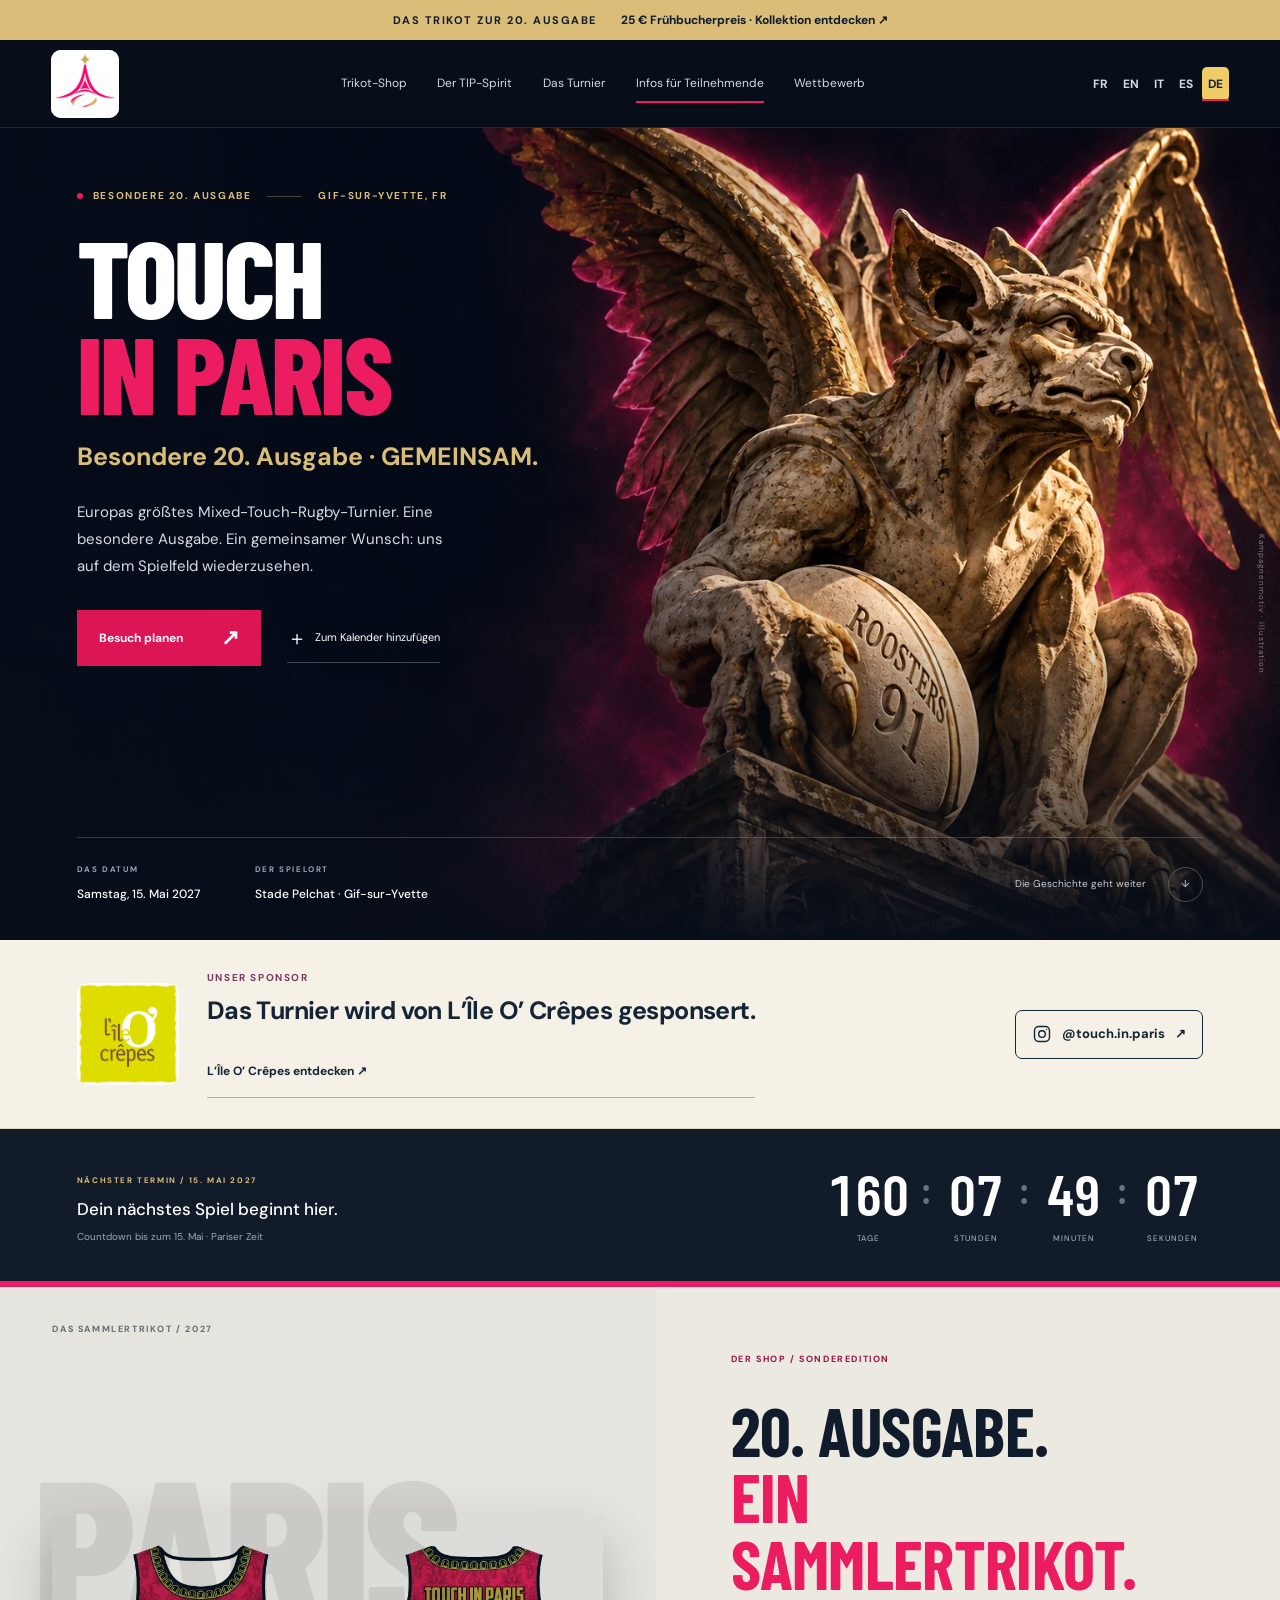
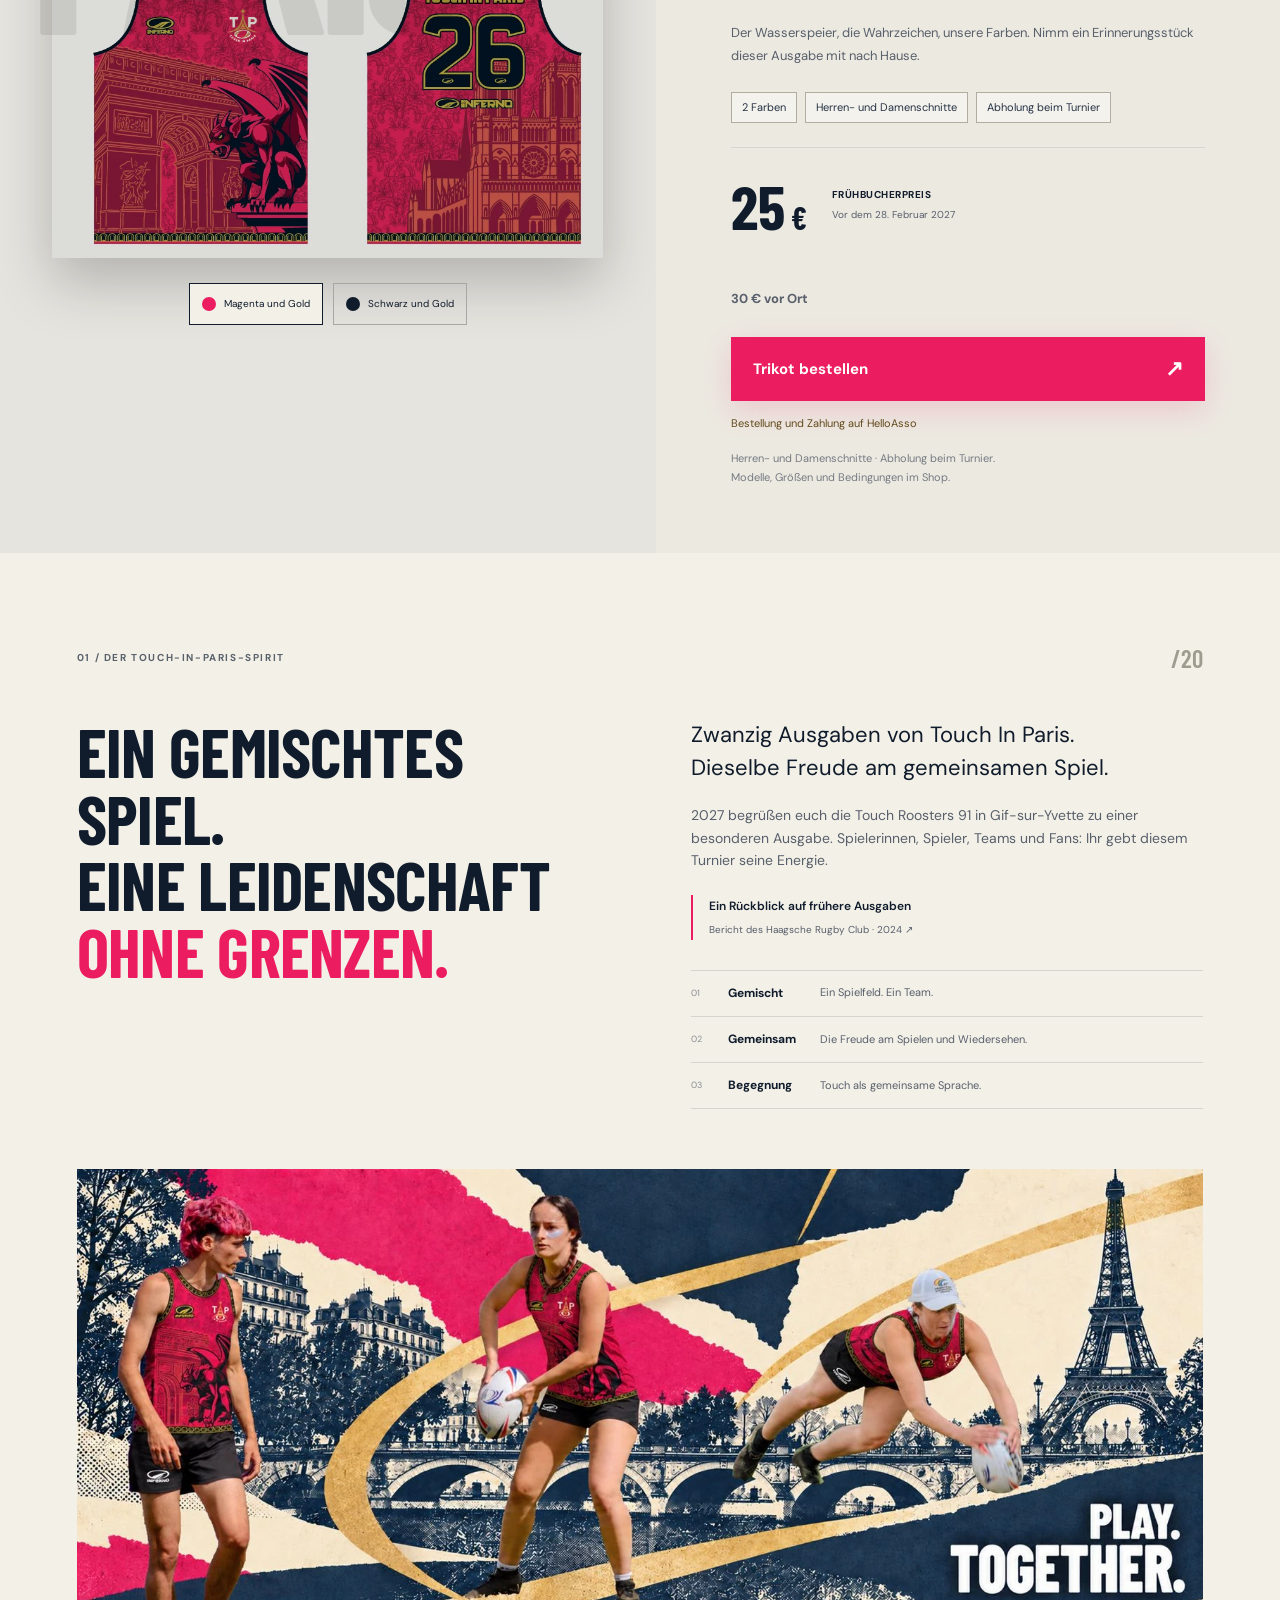
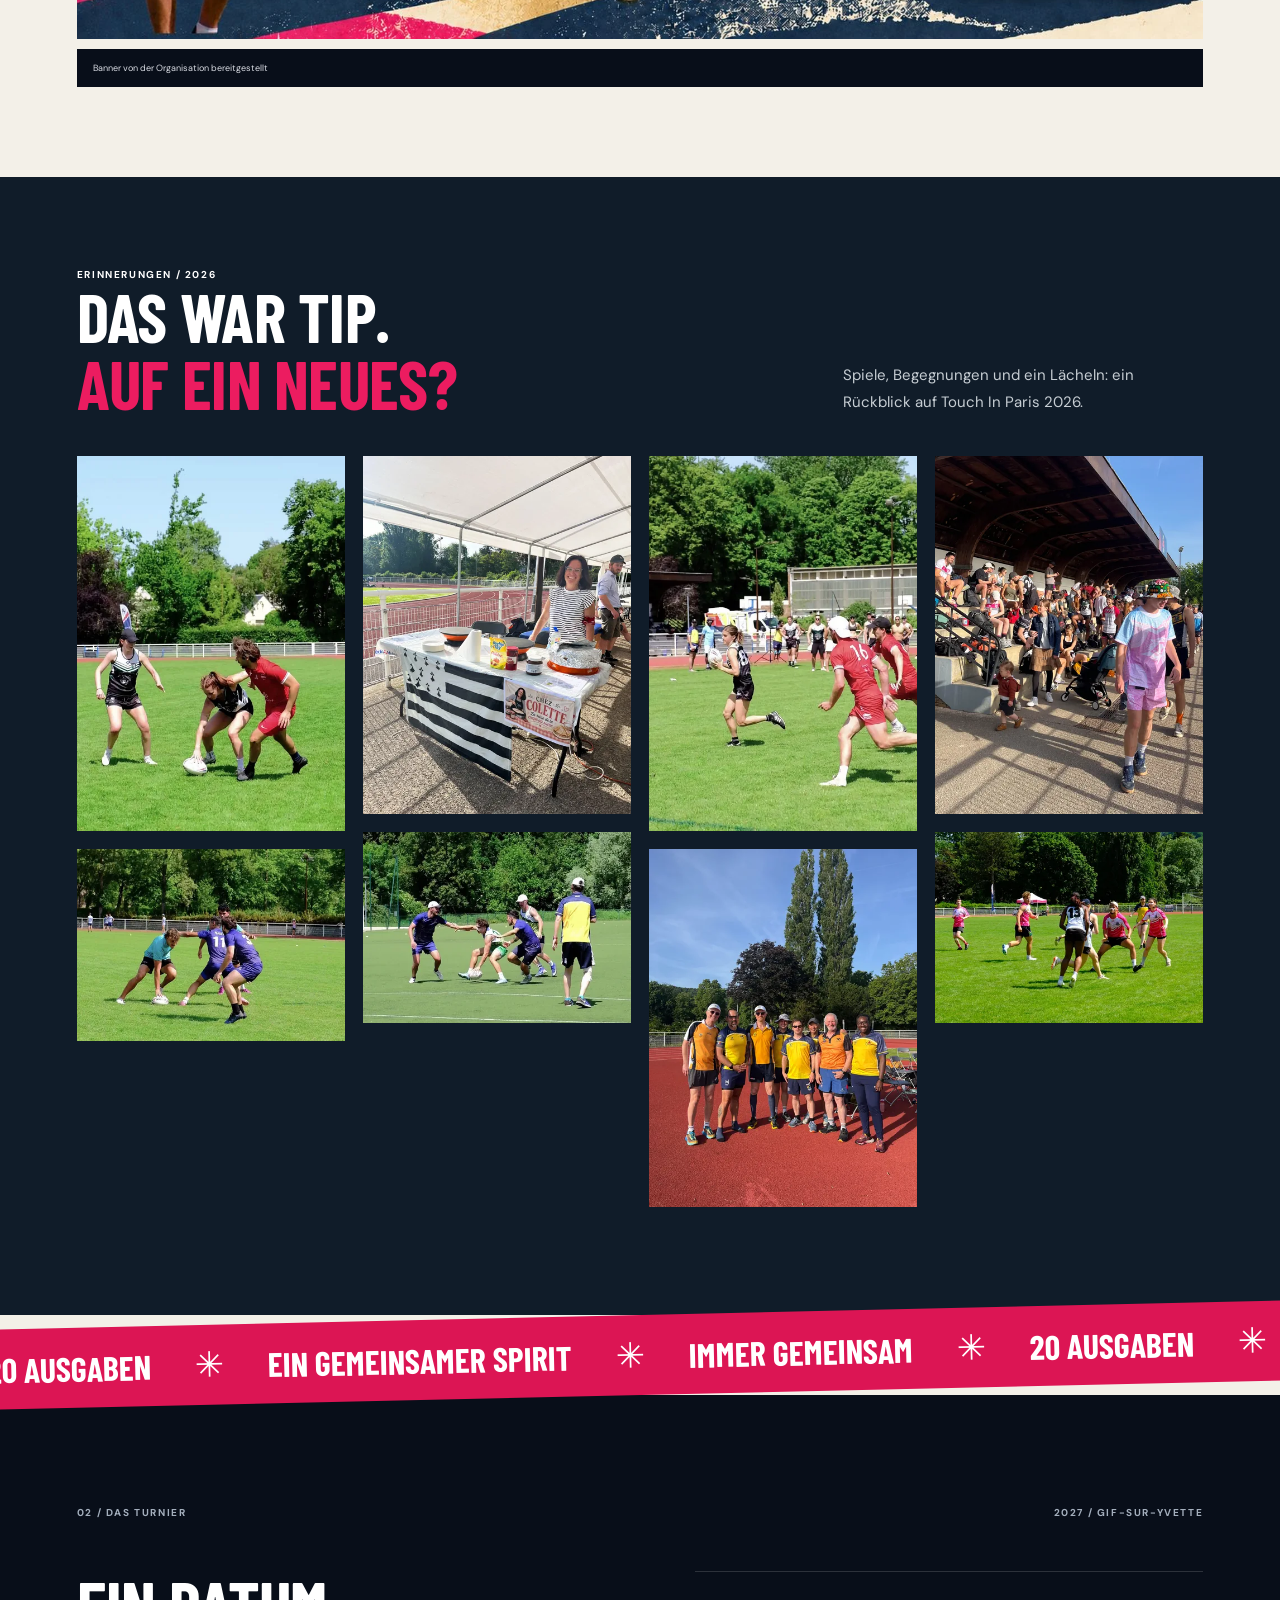
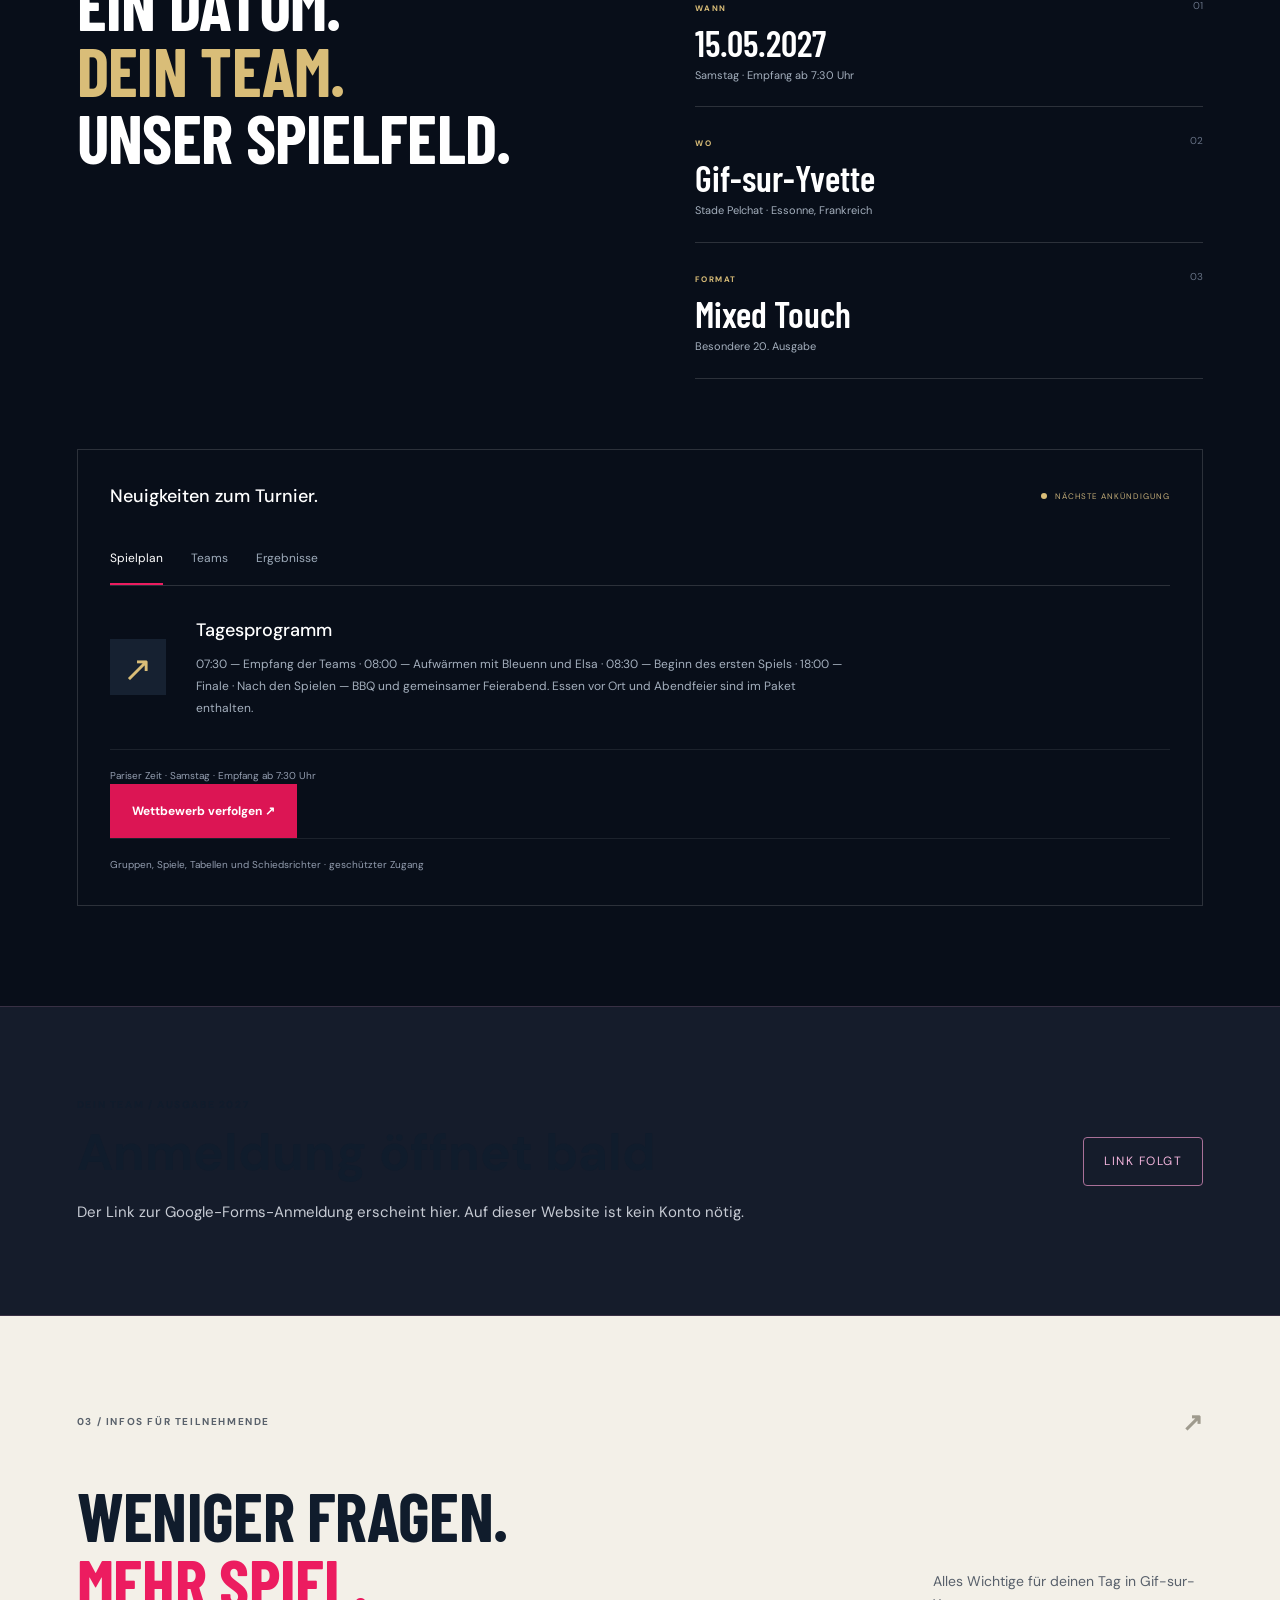
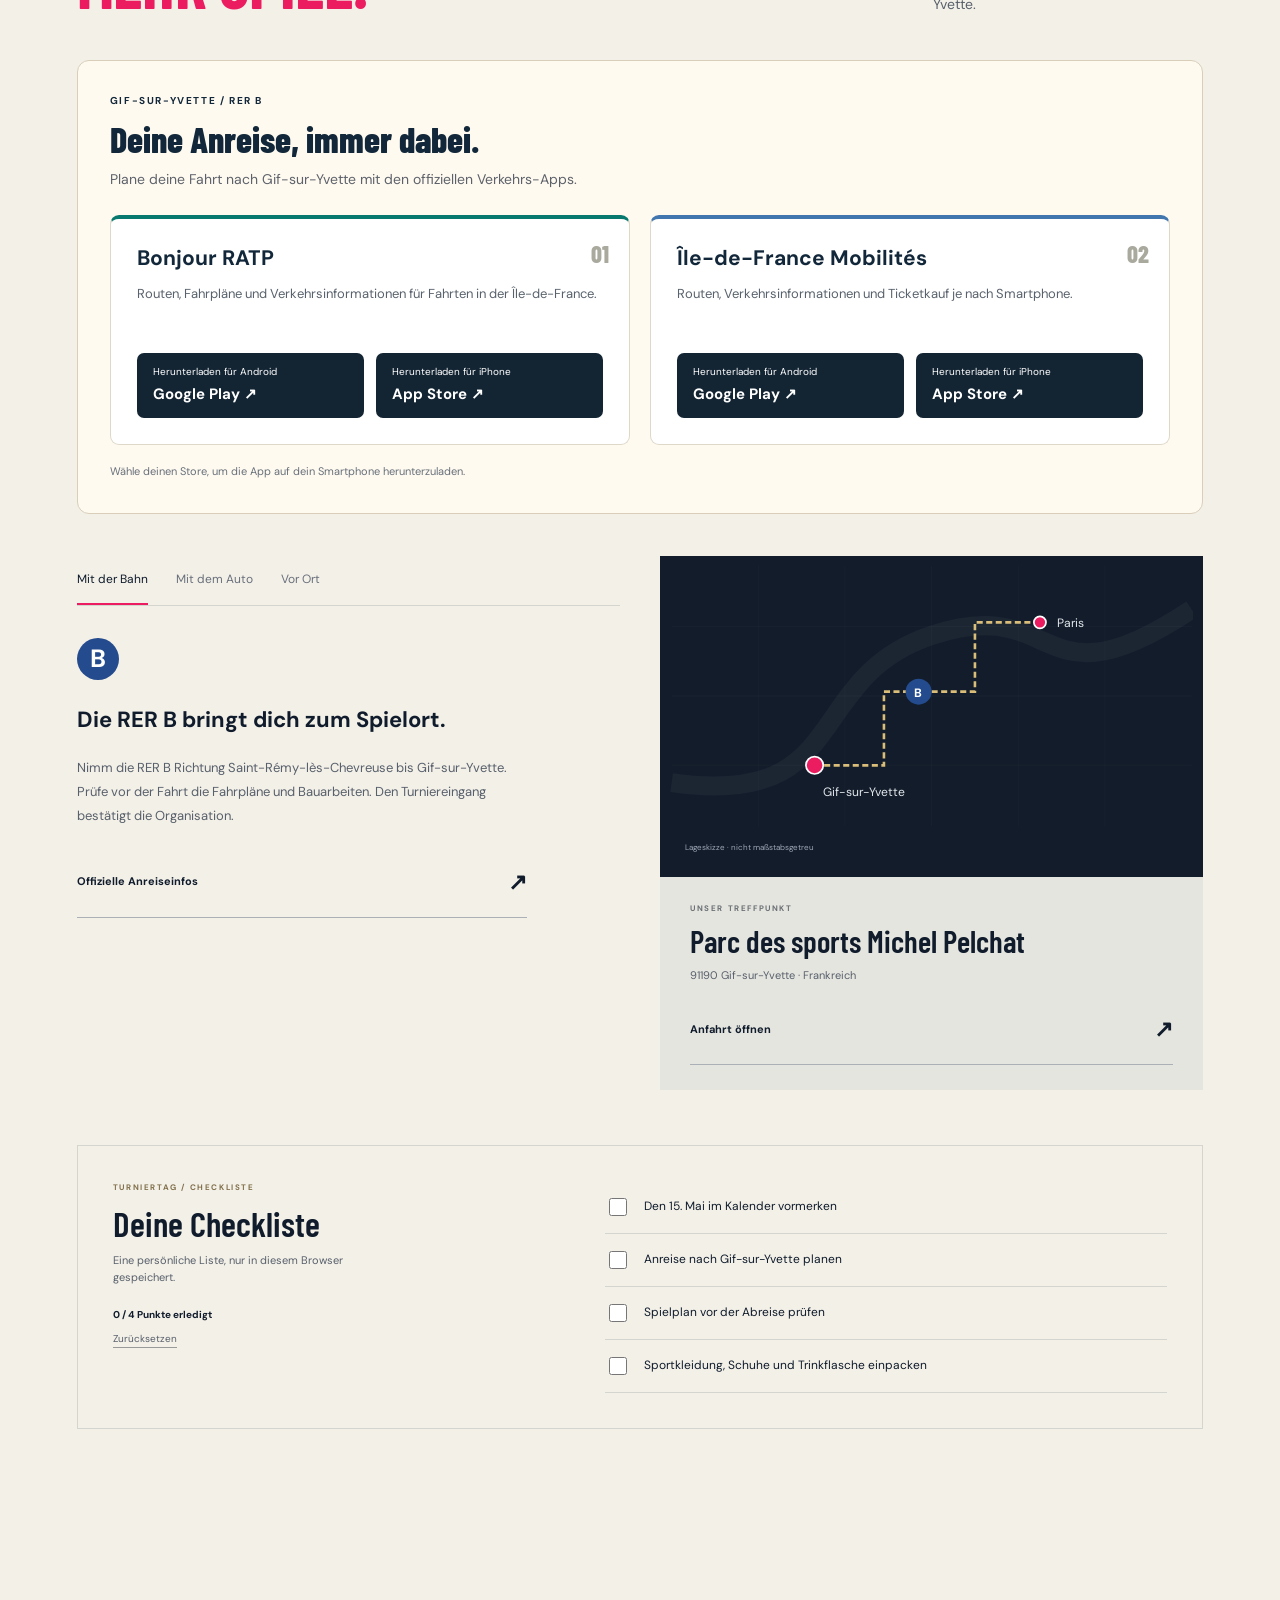
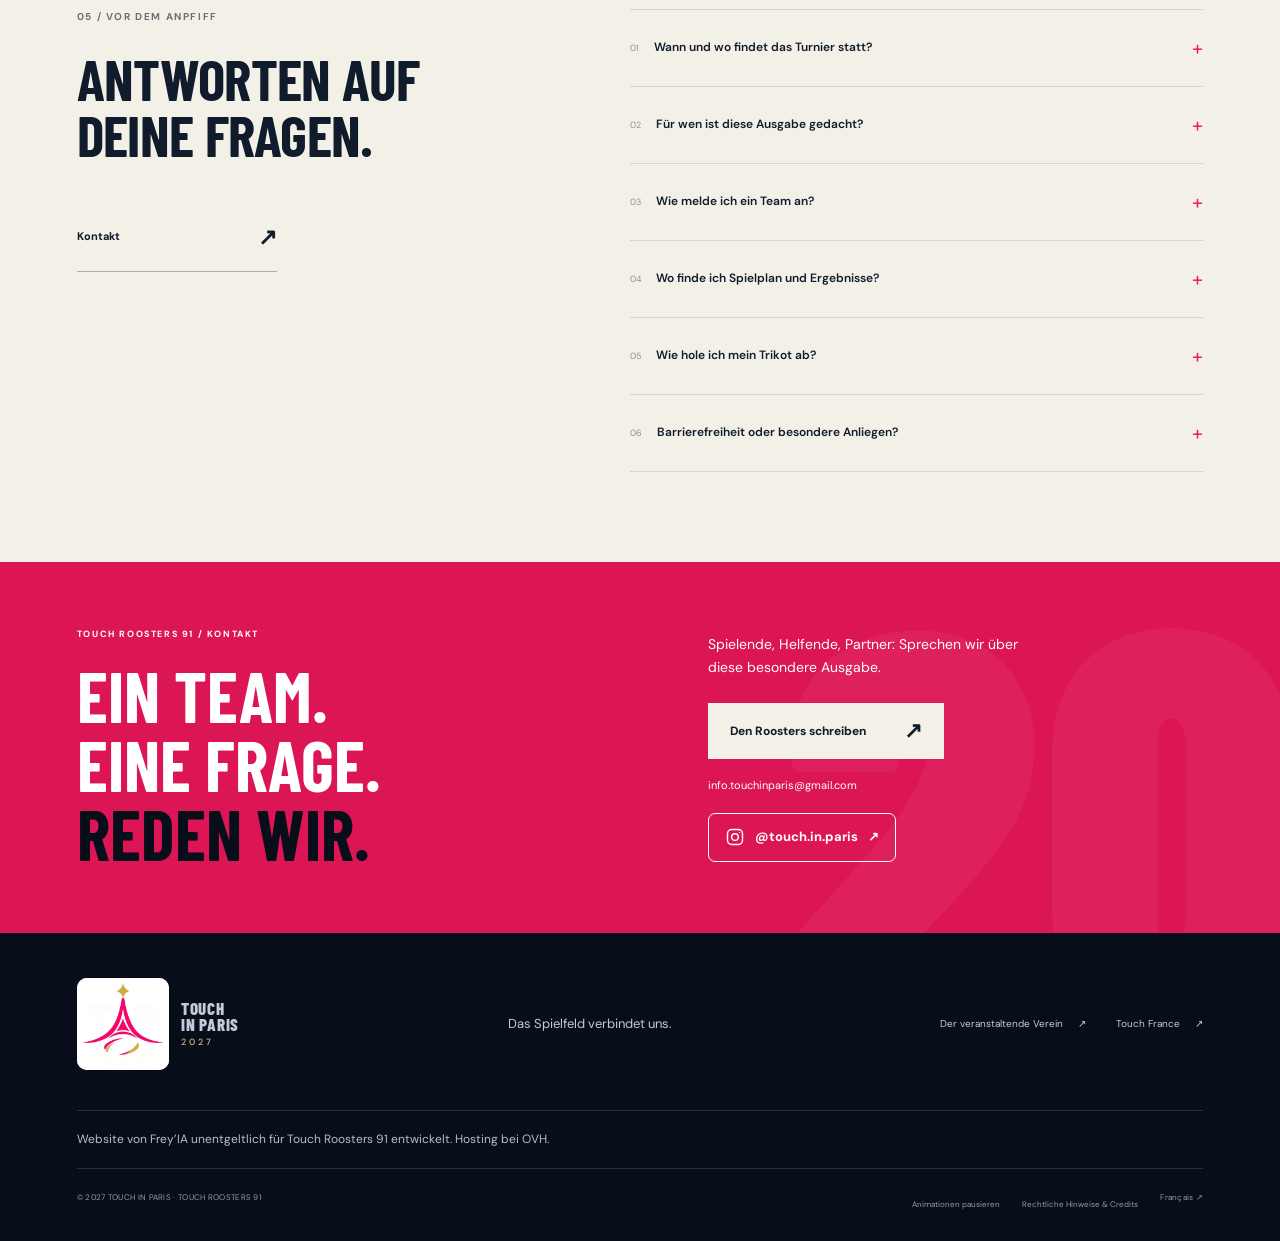
==== commit fae40b1a: "Add files via upload Commentaires retirés" ====
--- a/de/index.html
+++ b/de/index.html
@@ -5,7 +5,7 @@
 <section class="countdown-bar" aria-label="Countdown"><div><span class="overline">NÄCHSTER TERMIN / 15. MAI 2027</span><h2>Dein nächstes Spiel beginnt hier.</h2><p>Countdown bis zum 15. Mai · Pariser Zeit</p></div><div class="countdown" role="timer" aria-label="Countdown bis zum 15. Mai · Pariser Zeit" data-day="Heute ist Turniertag." data-ended="Danke für diese 20. Ausgabe."><div><strong data-count="0">--</strong><span>Tage</span></div><div><strong data-count="1">--</strong><span>Stunden</span></div><div><strong data-count="2">--</strong><span>Minuten</span></div><div><strong data-count="3">--</strong><span>Sekunden</span></div></div></section>
 <section id="collector" class="collector"><div class="jersey-stage"><span class="overline">DAS SAMMLERTRIKOT / 2027</span><span class="jersey-backdrop" aria-hidden="true">PARIS</span><img id="jersey" src="/assets/maillot-magenta.017dafd25935.webp" width="906" height="564" loading="eager" alt="Sammlertrikot, Vorder- und Rückansicht — Magenta und Gold"><div class="color-controls" role="group" aria-label="Farbe"><button type="button" data-color="magenta" data-alt="Sammlertrikot, Vorder- und Rückansicht — Magenta und Gold" aria-pressed="true"><span class="swatch magenta"></span>Magenta und Gold</button><button type="button" data-color="noir" data-alt="Sammlertrikot, Vorder- und Rückansicht — Schwarz und Gold" aria-pressed="false"><span class="swatch black"></span>Schwarz und Gold</button></div></div><div class="collector-copy"><p class="overline">DER SHOP / SONDEREDITION</p><h2 class="display">20. Ausgabe.<br><em>Ein Sammlertrikot.</em></h2><p>Der Wasserspeier, die Wahrzeichen, unsere Farben. Nimm ein Erinnerungsstück dieser Ausgabe mit nach Hause.</p><div class="shop-details"><span>2 Farben</span><span>Herren- und Damenschnitte</span><span>Abholung beim Turnier</span></div><div class="price-row"><strong>25<span> €</span></strong><span>Frühbucherpreis<small>Vor dem 28. Februar 2027</small></span></div><p class="onsite-price"><strong>30 € vor Ort</strong></p><a class="button pink" href="https://www.helloasso.com/associations/touch-roosters-91/boutiques/maillot-collector-touch-in-paris-2027" target="_blank" rel="noopener noreferrer">Trikot bestellen<span aria-hidden="true">↗</span></a><p class="shop-payment">Bestellung und Zahlung auf HelloAsso</p><p class="shop-note">Herren- und Damenschnitte · Abholung beim Turnier.<br>Modelle, Größen und Bedingungen im Shop.</p></div></section>
 <section id="spirit" class="story section"><div class="section-top"><p class="overline">01 / DER TOUCH-IN-PARIS-SPIRIT</p><span class="index-mark">/20</span></div><div class="story-grid"><h2 class="display reveal">Ein gemischtes Spiel.<br>Eine Leidenschaft<br><em>ohne Grenzen.</em></h2><div class="story-copy reveal"><p class="lead">Zwanzig Ausgaben von Touch In Paris. Dieselbe Freude am gemeinsamen Spiel.</p><p>2027 begrüßen euch die Touch Roosters 91 in Gif-sur-Yvette zu einer besonderen Ausgabe. Spielerinnen, Spieler, Teams und Fans: Ihr gebt diesem Turnier seine Energie.</p><a class="archive-link" href="https://haagscherugbyclub.nl/touch-in-paris-tournament/" target="_blank" rel="noopener noreferrer">Ein Rückblick auf frühere Ausgaben<span>Bericht des Haagsche Rugby Club · 2024 ↗</span></a><div class="values"><div><span class="value-number">01</span><h3>Gemischt</h3><p>Ein Spielfeld. Ein Team.</p></div><div><span class="value-number">02</span><h3>Gemeinsam</h3><p>Die Freude am Spielen und Wiedersehen.</p></div><div><span class="value-number">03</span><h3>Begegnung</h3><p>Touch als gemeinsame Sprache.</p></div></div></div></div><figure class="action-art supplied-banner"><img src="/assets/tip-banner-optimized.d93a05a84044.webp" width="1600" height="667" loading="lazy" alt="Touch In Paris · Play. Together."><figcaption>Banner von der Organisation bereitgestellt</figcaption></figure></section>
-<section class="gallery-section section" id="memories" aria-labelledby="gallery-title"><p class="overline">ERINNERUNGEN / 2026</p><div class="gallery-heading"><h2 class="display" id="gallery-title">Das war TIP.<br><em>Auf ein Neues?</em></h2><p>Spiele, Begegnungen und ein Lächeln: ein Rückblick auf Touch In Paris 2026.</p></div><div class="gallery-grid"><button class="gallery-item" type="button" data-photo="/assets/tip-2026-1-full.be6c14c9a203.webp" aria-label="Foto vergrößern : Spielfortsetzung zwischen den Teams in Schwarz und Rot"><img src="/assets/tip-2026-1-thumb.27da6f30fa41.webp" width="871" height="1220" loading="lazy" decoding="async" alt="Spielfortsetzung zwischen den Teams in Schwarz und Rot"><span aria-hidden="true">01 / 2026 <b>↗</b></span></button><button class="gallery-item" type="button" data-photo="/assets/tip-2026-2-full.707753f0a61d.webp" aria-label="Foto vergrößern : Spiel zwischen den Teams in Türkis und Violett"><img src="/assets/tip-2026-2-thumb.0b65741d89d2.webp" width="1080" height="771" loading="lazy" decoding="async" alt="Spiel zwischen den Teams in Türkis und Violett"><span aria-hidden="true">02 / 2026 <b>↗</b></span></button><button class="gallery-item" type="button" data-photo="/assets/tip-2026-3-full.61b87af12d8f.webp" aria-label="Foto vergrößern : Der Crêpes-Stand Chez Colette"><img src="/assets/tip-2026-3-thumb.c9dd6c95f869.webp" width="3024" height="4032" loading="lazy" decoding="async" alt="Der Crêpes-Stand Chez Colette"><span aria-hidden="true">03 / 2026 <b>↗</b></span></button><button class="gallery-item" type="button" data-photo="/assets/tip-2026-4-full.024a7588b396.webp" aria-label="Foto vergrößern : Spielszene unter den Augen des Schiedsrichters"><img src="/assets/tip-2026-4-thumb.6c13e8d6fe44.webp" width="1080" height="771" loading="lazy" decoding="async" alt="Spielszene unter den Augen des Schiedsrichters"><span aria-hidden="true">04 / 2026 <b>↗</b></span></button><button class="gallery-item" type="button" data-photo="/assets/tip-2026-5-full.316afff2d353.webp" aria-label="Foto vergrößern : Lauf mit dem Ball gegen die Verteidigung in Rot"><img src="/assets/tip-2026-5-thumb.1da5578dc3a6.webp" width="930" height="1302" loading="lazy" decoding="async" alt="Lauf mit dem Ball gegen die Verteidigung in Rot"><span aria-hidden="true">05 / 2026 <b>↗</b></span></button><button class="gallery-item" type="button" data-photo="/assets/tip-2026-6-full.b61a1e38ee6e.webp" aria-label="Foto vergrößern : Gruppenfoto der Schiedsrichter"><img src="/assets/tip-2026-6-thumb.d625b22ebf21.webp" width="3024" height="4032" loading="lazy" decoding="async" alt="Gruppenfoto der Schiedsrichter"><span aria-hidden="true">06 / 2026 <b>↗</b></span></button><button class="gallery-item" type="button" data-photo="/assets/tip-2026-7-full.0c5992a3d41e.webp" aria-label="Foto vergrößern : Teilnehmende und Fans auf der Tribüne"><img src="/assets/tip-2026-7-thumb.96116f5623e6.webp" width="2509" height="3345" loading="lazy" decoding="async" alt="Teilnehmende und Fans auf der Tribüne"><span aria-hidden="true">07 / 2026 <b>↗</b></span></button><button class="gallery-item" type="button" data-photo="/assets/tip-2026-8-full.5c7f2e64d362.webp" aria-label="Foto vergrößern : Mixed-Touch-Spiel zwischen den Teams in Rosa und Schwarz"><img src="/assets/tip-2026-8-thumb.35b058744903.webp" width="3738" height="2670" loading="lazy" decoding="async" alt="Mixed-Touch-Spiel zwischen den Teams in Rosa und Schwarz"><span aria-hidden="true">08 / 2026 <b>↗</b></span></button></div><p class="gallery-credit">Fotos von Touch In Paris 2026, bereitgestellt von der Organisation.</p></section><dialog class="photo-dialog" id="photo-viewer" aria-label="Touch In Paris 2026"><button type="button" class="photo-close" aria-label="Schließen">×</button><img alt=""><div class="photo-toolbar"><button type="button" class="photo-prev" aria-label="Vorheriges Foto">←</button><p class="photo-caption" aria-live="polite"></p><button type="button" class="photo-next" aria-label="Nächstes Foto">→</button></div></dialog>
+<section class="gallery-section section" id="memories" aria-labelledby="gallery-title"><p class="overline">ERINNERUNGEN / 2026</p><div class="gallery-heading"><h2 class="display" id="gallery-title">Das war TIP.<br><em>Auf ein Neues?</em></h2><p>Spiele, Begegnungen und ein Lächeln: ein Rückblick auf Touch In Paris 2026.</p></div><div class="gallery-grid"><button class="gallery-item" type="button" data-photo="/assets/tip-2026-1-full.be6c14c9a203.webp" aria-label="Foto vergrößern : Spielfortsetzung zwischen den Teams in Schwarz und Rot"><img src="/assets/tip-2026-1-thumb.27da6f30fa41.webp" width="871" height="1220" loading="lazy" decoding="async" alt="Spielfortsetzung zwischen den Teams in Schwarz und Rot"></button><button class="gallery-item" type="button" data-photo="/assets/tip-2026-2-full.707753f0a61d.webp" aria-label="Foto vergrößern : Spiel zwischen den Teams in Türkis und Violett"><img src="/assets/tip-2026-2-thumb.0b65741d89d2.webp" width="1080" height="771" loading="lazy" decoding="async" alt="Spiel zwischen den Teams in Türkis und Violett"></button><button class="gallery-item" type="button" data-photo="/assets/tip-2026-3-full.61b87af12d8f.webp" aria-label="Foto vergrößern : Der Crêpes-Stand Chez Colette"><img src="/assets/tip-2026-3-thumb.c9dd6c95f869.webp" width="3024" height="4032" loading="lazy" decoding="async" alt="Der Crêpes-Stand Chez Colette"></button><button class="gallery-item" type="button" data-photo="/assets/tip-2026-4-full.024a7588b396.webp" aria-label="Foto vergrößern : Spielszene unter den Augen des Schiedsrichters"><img src="/assets/tip-2026-4-thumb.6c13e8d6fe44.webp" width="1080" height="771" loading="lazy" decoding="async" alt="Spielszene unter den Augen des Schiedsrichters"></button><button class="gallery-item" type="button" data-photo="/assets/tip-2026-5-full.316afff2d353.webp" aria-label="Foto vergrößern : Lauf mit dem Ball gegen die Verteidigung in Rot"><img src="/assets/tip-2026-5-thumb.1da5578dc3a6.webp" width="930" height="1302" loading="lazy" decoding="async" alt="Lauf mit dem Ball gegen die Verteidigung in Rot"></button><button class="gallery-item" type="button" data-photo="/assets/tip-2026-6-full.b61a1e38ee6e.webp" aria-label="Foto vergrößern : Gruppenfoto der Schiedsrichter"><img src="/assets/tip-2026-6-thumb.d625b22ebf21.webp" width="3024" height="4032" loading="lazy" decoding="async" alt="Gruppenfoto der Schiedsrichter"></button><button class="gallery-item" type="button" data-photo="/assets/tip-2026-7-full.0c5992a3d41e.webp" aria-label="Foto vergrößern : Teilnehmende und Fans auf der Tribüne"><img src="/assets/tip-2026-7-thumb.96116f5623e6.webp" width="2509" height="3345" loading="lazy" decoding="async" alt="Teilnehmende und Fans auf der Tribüne"></button><button class="gallery-item" type="button" data-photo="/assets/tip-2026-8-full.5c7f2e64d362.webp" aria-label="Foto vergrößern : Mixed-Touch-Spiel zwischen den Teams in Rosa und Schwarz"><img src="/assets/tip-2026-8-thumb.35b058744903.webp" width="3738" height="2670" loading="lazy" decoding="async" alt="Mixed-Touch-Spiel zwischen den Teams in Rosa und Schwarz"></button></div></section><dialog class="photo-dialog" id="photo-viewer" aria-label="Touch In Paris 2026"><button type="button" class="photo-close" aria-label="Schließen">×</button><img alt=""><div class="photo-toolbar"><button type="button" class="photo-prev" aria-label="Vorheriges Foto">←</button><p class="photo-caption" aria-live="polite"></p><button type="button" class="photo-next" aria-label="Nächstes Foto">→</button></div></dialog>
 <div class="ticker" aria-hidden="true"><div><span>20 AUSGABEN</span><i>✳</i><span>EIN GEMEINSAMER SPIRIT</span><i>✳</i><span>IMMER GEMEINSAM</span><i>✳</i><span>20 AUSGABEN</span><i>✳</i><span>EIN GEMEINSAMER SPIRIT</span><i>✳</i><span>IMMER GEMEINSAM</span><i>✳</i></div></div>
 <section id="event" class="event-section section"><div class="section-top"><p class="overline">02 / DAS TURNIER</p><span class="overline">2027 / GIF-SUR-YVETTE</span></div><div class="event-layout"><h2 class="display reveal">Ein Datum.<br><em>Dein Team.</em><br>Unser Spielfeld.</h2><div class="event-facts"><div class="fact reveal"><span class="tiny">WANN</span><h3>15.05.2027</h3><p>Samstag · Empfang ab 7:30 Uhr</p><span class="fact-index">01</span></div><div class="fact reveal"><span class="tiny">WO</span><h3>Gif-sur-Yvette</h3><p>Stade Pelchat · Essonne, Frankreich</p><span class="fact-index">02</span></div><div class="fact reveal"><span class="tiny">FORMAT</span><h3>Mixed Touch</h3><p>Besondere 20. Ausgabe</p><span class="fact-index">03</span></div></div></div><div class="competition reveal"><div class="competition-heading"><h3>Neuigkeiten zum Turnier.</h3><span class="status"><span class="dot"></span>NÄCHSTE ANKÜNDIGUNG</span></div><div class="tabs" role="tablist" aria-label="Das Turnier"><button role="tab" id="comp-tab-0" aria-controls="comp-panel-0" aria-selected="true" tabindex="0">Spielplan</button><button role="tab" id="comp-tab-1" aria-controls="comp-panel-1" aria-selected="false" tabindex="-1">Teams</button><button role="tab" id="comp-tab-2" aria-controls="comp-panel-2" aria-selected="false" tabindex="-1">Ergebnisse</button></div><div id="comp-panel-0" role="tabpanel" aria-labelledby="comp-tab-0" ><div class="panel-icon" aria-hidden="true">↗</div><div><h4>Tagesprogramm</h4><p>07:30 — Empfang der Teams · 08:00 — Aufwärmen mit Bleuenn und Elsa · 08:30 — Beginn des ersten Spiels · 18:00 — Finale · Nach den Spielen — BBQ und gemeinsamer Feierabend. Essen vor Ort und Abendfeier sind im Paket enthalten.</p></div></div><div id="comp-panel-1" role="tabpanel" aria-labelledby="comp-tab-1" hidden><div class="panel-icon" aria-hidden="true">◎</div><div><h4>Die Teams bereiten sich vor</h4><p>Die Liste der Teams für 2027 ist noch nicht veröffentlicht. Teilnehmende Vereine erscheinen hier nach ihrer Bekanntgabe.</p></div></div><div id="comp-panel-2" role="tabpanel" aria-labelledby="comp-tab-2" hidden><div class="panel-icon" aria-hidden="true">—</div><div><h4>Die Spiele stehen noch bevor</h4><p>Gruppen, Ergebnisse und Tabellen werden mit den Turnierinformationen veröffentlicht.</p></div></div><p class="competition-note">Pariser Zeit · Samstag · Empfang ab 7:30 Uhr</p><a class="button pink competition-entry" href="/competition/?lang=de">Wettbewerb verfolgen ↗</a><p class="competition-note">Gruppen, Spiele, Tabellen und Schiedsrichter · geschützter Zugang</p></div></section>
 <section id="inscriptions" class="registration-band section" aria-labelledby="registration-title"><div><p class="overline">DEIN TEAM / AUSGABE 2027</p><h2 id="registration-title">Anmeldung öffnet bald</h2><p>Der Link zur Google-Forms-Anmeldung erscheint hier. Auf dieser Website ist kein Konto nötig.</p></div><span class="registration-status">LINK FOLGT</span></section>
@@ -13,4 +13,4 @@
 
 <section id="faq" class="faq section"><div><p class="overline">05 / VOR DEM ANPFIFF</p><h2 class="display">Antworten auf deine Fragen.</h2><a class="text-link" href="mailto:info.touchinparis@gmail.com">Kontakt<span aria-hidden="true">↗</span></a></div><div class="questions"><details><summary><span class="q-index">01</span>Wann und wo findet das Turnier statt?<span class="q-plus" aria-hidden="true">+</span></summary><p>Samstag, 15. Mai 2027, Empfang ab 7:30 Uhr im Parc des sports Michel Pelchat, 91190 Gif-sur-Yvette, Frankreich. Der genaue Eingang wird vor dem Turnier bekannt gegeben.</p></details><details><summary><span class="q-index">02</span>Für wen ist diese Ausgabe gedacht?<span class="q-plus" aria-hidden="true">+</span></summary><p>Touch In Paris 2027 ist ein Mixed-Touch-Rugby-Turnier. Teilnahmebedingungen und Anmeldung bitte mit der Organisation klären.</p></details><details><summary><span class="q-index">03</span>Wie melde ich ein Team an?<span class="q-plus" aria-hidden="true">+</span></summary><p>Die Anmeldung öffnet bald. Hier wird ein Link zum Google-Forms-Formular veröffentlicht. Auf dieser Website ist kein Konto nötig. Gebühren und verfügbare Plätze bestätigt die Organisation.</p></details><details><summary><span class="q-index">04</span>Wo finde ich Spielplan und Ergebnisse?<span class="q-plus" aria-hidden="true">+</span></summary><p>Im Turnierbereich stehen Ankündigungen zu Spielplan, Teams und Ergebnissen. Die Detailansicht befindet sich auf der geschützten Seite Wettbewerb.</p></details><details><summary><span class="q-index">05</span>Wie hole ich mein Trikot ab?<span class="q-plus" aria-hidden="true">+</span></summary><p>Die Abholung ist beim Turnier am Samstag, 15. Mai 2027 vorgesehen. Wähle Modell und Größe im HelloAsso-Shop; dort stehen auch die Bestellbedingungen.</p></details><details><summary><span class="q-index">06</span>Barrierefreiheit oder besondere Anliegen?<span class="q-plus" aria-hidden="true">+</span></summary><p>Schreibe an info.touchinparis@gmail.com, um deinen Besuch zu planen. Angaben zur Barrierefreiheit werden vor dem Turnier bestätigt.</p></details></div></section>
 <section class="contact-band"><div><p class="overline">TOUCH ROOSTERS 91 / KONTAKT</p><h2>Ein Team.<br>Eine Frage.<br><em>Reden wir.</em></h2></div><div><p>Spielende, Helfende, Partner: Sprechen wir über diese besondere Ausgabe.</p><a class="button light" href="mailto:info.touchinparis@gmail.com">Den Roosters schreiben<span aria-hidden="true">↗</span></a><p class="contact-email">info.touchinparis@gmail.com</p><a class="instagram-link" href="https://www.instagram.com/touch.in.paris/" aria-label="Dem Turnier auf Instagram folgen · @touch.in.paris" target="_blank" rel="noopener noreferrer"><svg viewBox="0 0 24 24" width="20" height="20" fill="none" stroke="currentColor" stroke-width="1.7" aria-hidden="true"><rect x="3" y="3" width="18" height="18" rx="5"/><circle cx="12" cy="12" r="4"/><circle cx="17.5" cy="6.5" r=".8" fill="currentColor" stroke="none"/></svg><span>@touch.in.paris</span><span aria-hidden="true">↗</span></a></div><span class="contact-20" aria-hidden="true">20</span></section>
-</main><footer><div class="footer-main"><a class="brand" href="/de/"><img class="tip-logo" src="/assets/tip-logo-optimized.e0677d0e77f4.webp" alt="Touch In Paris" width="1254" height="1254"><span class="brand-name">TOUCH<br>IN PARIS<span class="brand-year">2027</span></span></a><p>Das Spielfeld verbindet uns.</p><div><a href="https://www.touchrugby91.com/" target="_blank" rel="noopener noreferrer">Der veranstaltende Verein<span aria-hidden="true">↗</span></a><a href="https://touchfrance.fr/" target="_blank" rel="noopener noreferrer">Touch France<span aria-hidden="true">↗</span></a></div></div><p class="development-credit">Website von Frey’IA unentgeltlich für Touch Roosters 91 entwickelt. Hosting bei OVH.</p><div class="footer-bottom"><span>© 2027 TOUCH IN PARIS · TOUCH ROOSTERS 91</span><div><button class="motion-toggle" data-pause="Animationen pausieren" data-resume="Animationen fortsetzen" aria-pressed="false">Animationen pausieren</button><button data-open-dialog>Rechtliche Hinweise & Credits</button><a href="/fr/" lang="fr">Français ↗</a></div></div></footer><dialog id="credits"><button class="dialog-close" aria-label="Schließen">×</button><p class="overline">TOUCH IN PARIS 2027</p><h2>Über diese Website</h2><p>Touch In Paris 2027 · 20. Ausgabe. Organisation: Touch Roosters 91. Kontakt: info.touchinparis@gmail.com. Der Wasserspeier auf der Startseite ist eine KI-Illustration. Logo, Banner und Trikotbilder stammen von der Organisation. Die öffentliche Website enthält keine Erfassungsformulare oder Analysewerkzeuge. Checkliste und Sprache nutzen den lokalen Browserspeicher. Der Wettbewerbsbereich verwendet ein Sitzungscookie für den Zugang. Für externe Dienste gelten deren eigene Bedingungen. Website von Frey’IA unentgeltlich für Touch Roosters 91 entwickelt. Hosting bei OVH.</p><p class="legal-detail">Herausgeber: Touch Roosters 91. Verantwortlich für die Veröffentlichung: Arnaud LEVEQUE. Hosting: OVH.</p><a class="text-link" href="mailto:info.touchinparis@gmail.com">Kontakt<span aria-hidden="true">↗</span></a></dialog><script src="/language-preference.7ca8c36c5efc.js" defer></script><script src="/app.284753082d54.js" defer></script></body></html>+</main><footer><div class="footer-main"><a class="brand" href="/de/"><img class="tip-logo" src="/assets/tip-logo-optimized.e0677d0e77f4.webp" alt="Touch In Paris" width="1254" height="1254"><span class="brand-name">TOUCH<br>IN PARIS<span class="brand-year">2027</span></span></a><p>Das Spielfeld verbindet uns.</p><div><a href="https://www.touchrugby91.com/" target="_blank" rel="noopener noreferrer">Der veranstaltende Verein<span aria-hidden="true">↗</span></a><a href="https://touchfrance.fr/" target="_blank" rel="noopener noreferrer">Touch France<span aria-hidden="true">↗</span></a></div></div><p class="development-credit">Website von Frey’IA unentgeltlich für Touch Roosters 91 entwickelt. Hosting bei OVH.</p><div class="footer-bottom"><span>© 2027 TOUCH IN PARIS · TOUCH ROOSTERS 91</span><div><button class="motion-toggle" data-pause="Animationen pausieren" data-resume="Animationen fortsetzen" aria-pressed="false">Animationen pausieren</button><button data-open-dialog>Rechtliche Hinweise & Credits</button><a href="/fr/" lang="fr">Français ↗</a></div></div></footer><dialog id="credits"><button class="dialog-close" aria-label="Schließen">×</button><p class="overline">TOUCH IN PARIS 2027</p><h2>Über diese Website</h2><p>Touch In Paris 2027 · 20. Ausgabe. Organisation: Touch Roosters 91. Kontakt: info.touchinparis@gmail.com. Der Wasserspeier auf der Startseite ist eine KI-Illustration. Logo, Banner und Trikotbilder stammen von der Organisation. Die öffentliche Website enthält keine Erfassungsformulare oder Analysewerkzeuge. Checkliste und Sprache nutzen den lokalen Browserspeicher. Der Wettbewerbsbereich verwendet ein Sitzungscookie für den Zugang. Für externe Dienste gelten deren eigene Bedingungen. Website von Frey’IA unentgeltlich für Touch Roosters 91 entwickelt. Hosting bei OVH.</p><p class="legal-detail">Herausgeber: Touch Roosters 91. Verantwortlich für die Veröffentlichung: Arnaud LEVEQUE. Hosting: OVH.</p><a class="text-link" href="mailto:info.touchinparis@gmail.com">Kontakt<span aria-hidden="true">↗</span></a></dialog><script src="/language-preference.7ca8c36c5efc.js" defer></script><script src="/app.55869258aa97.js" defer></script></body></html>
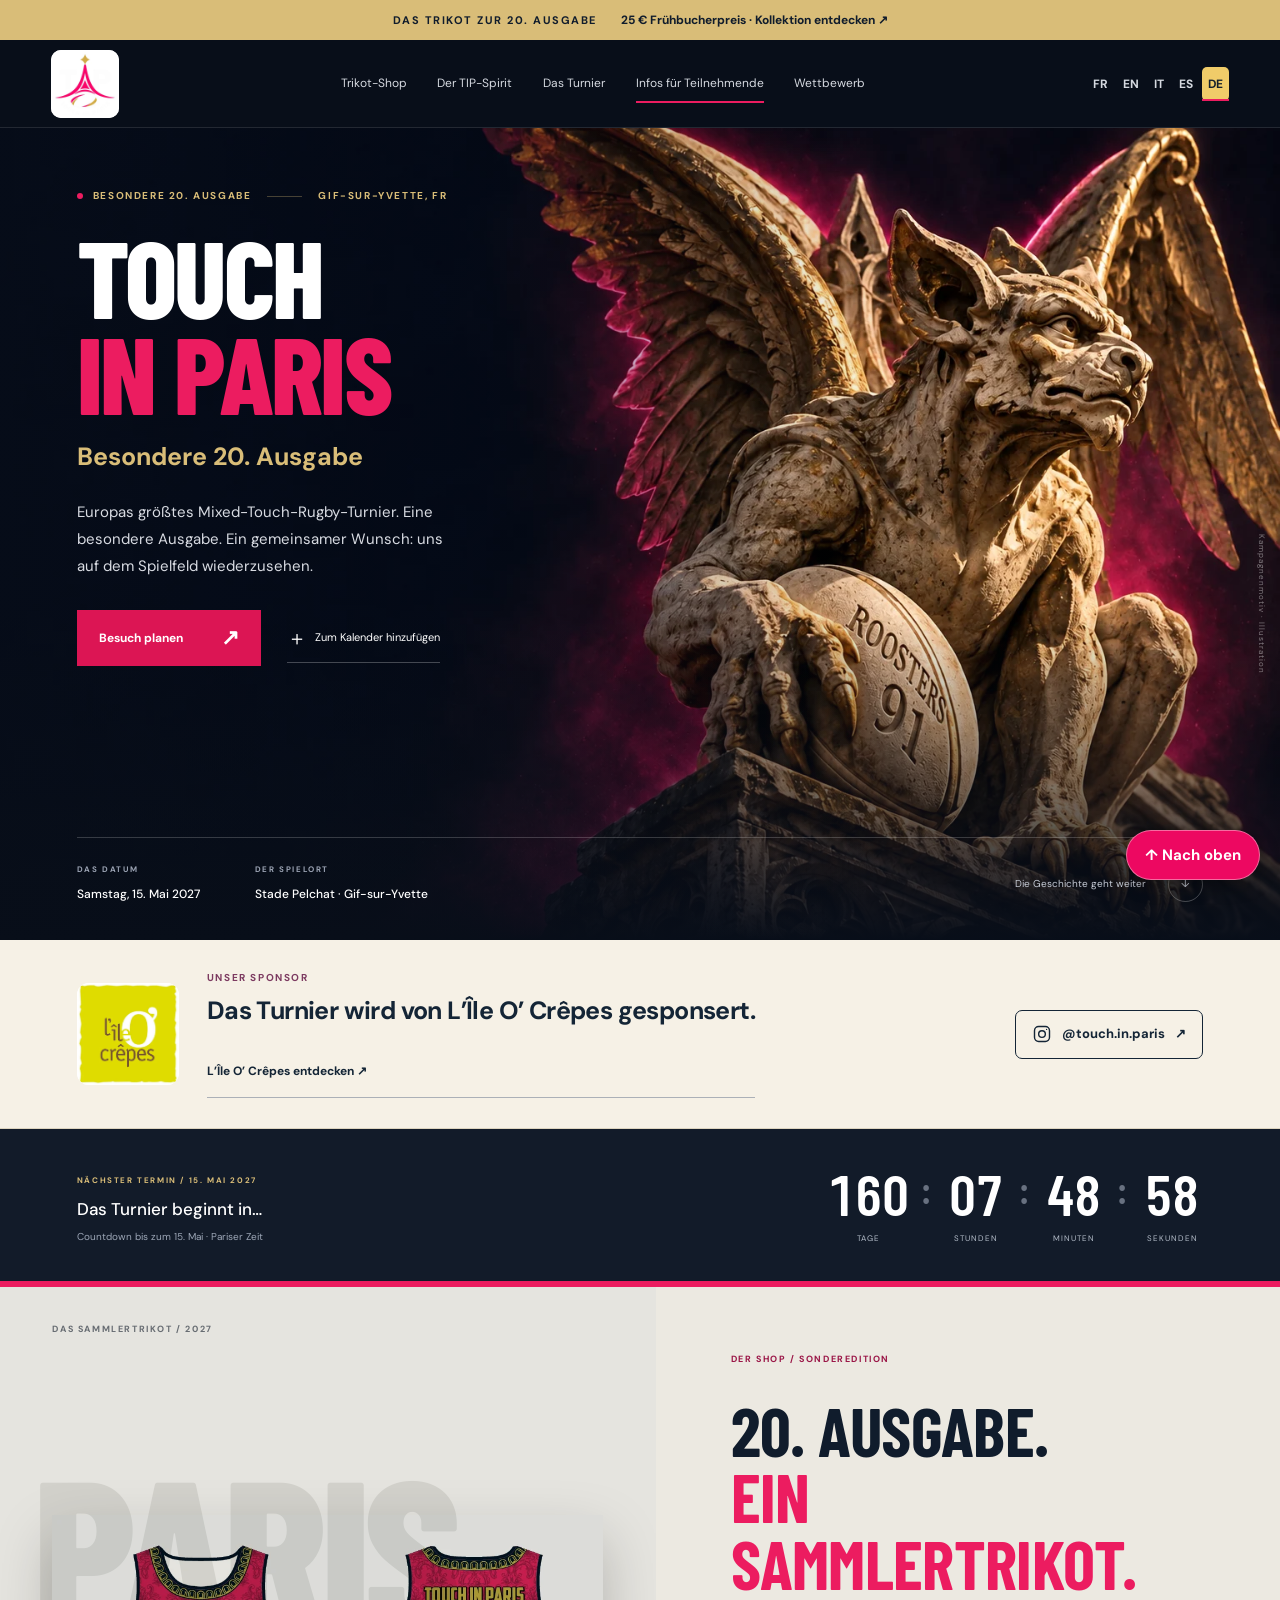
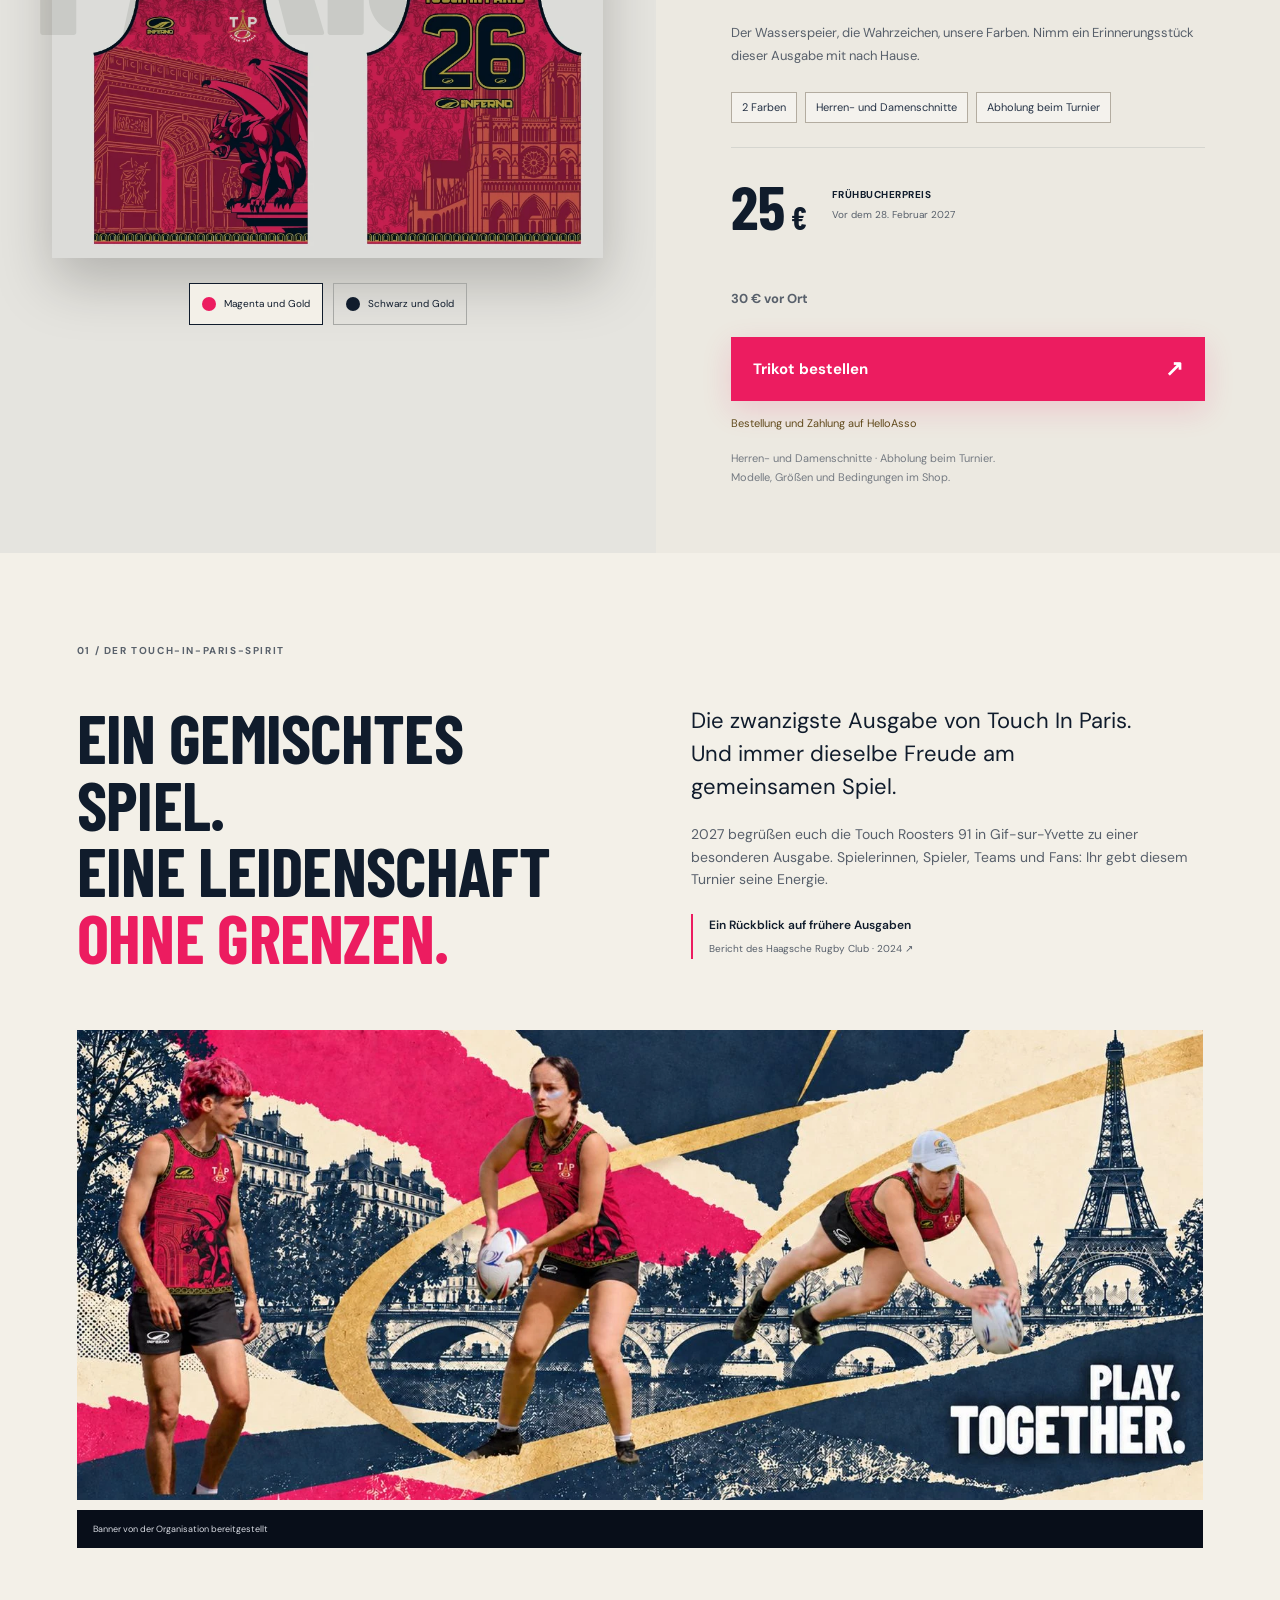
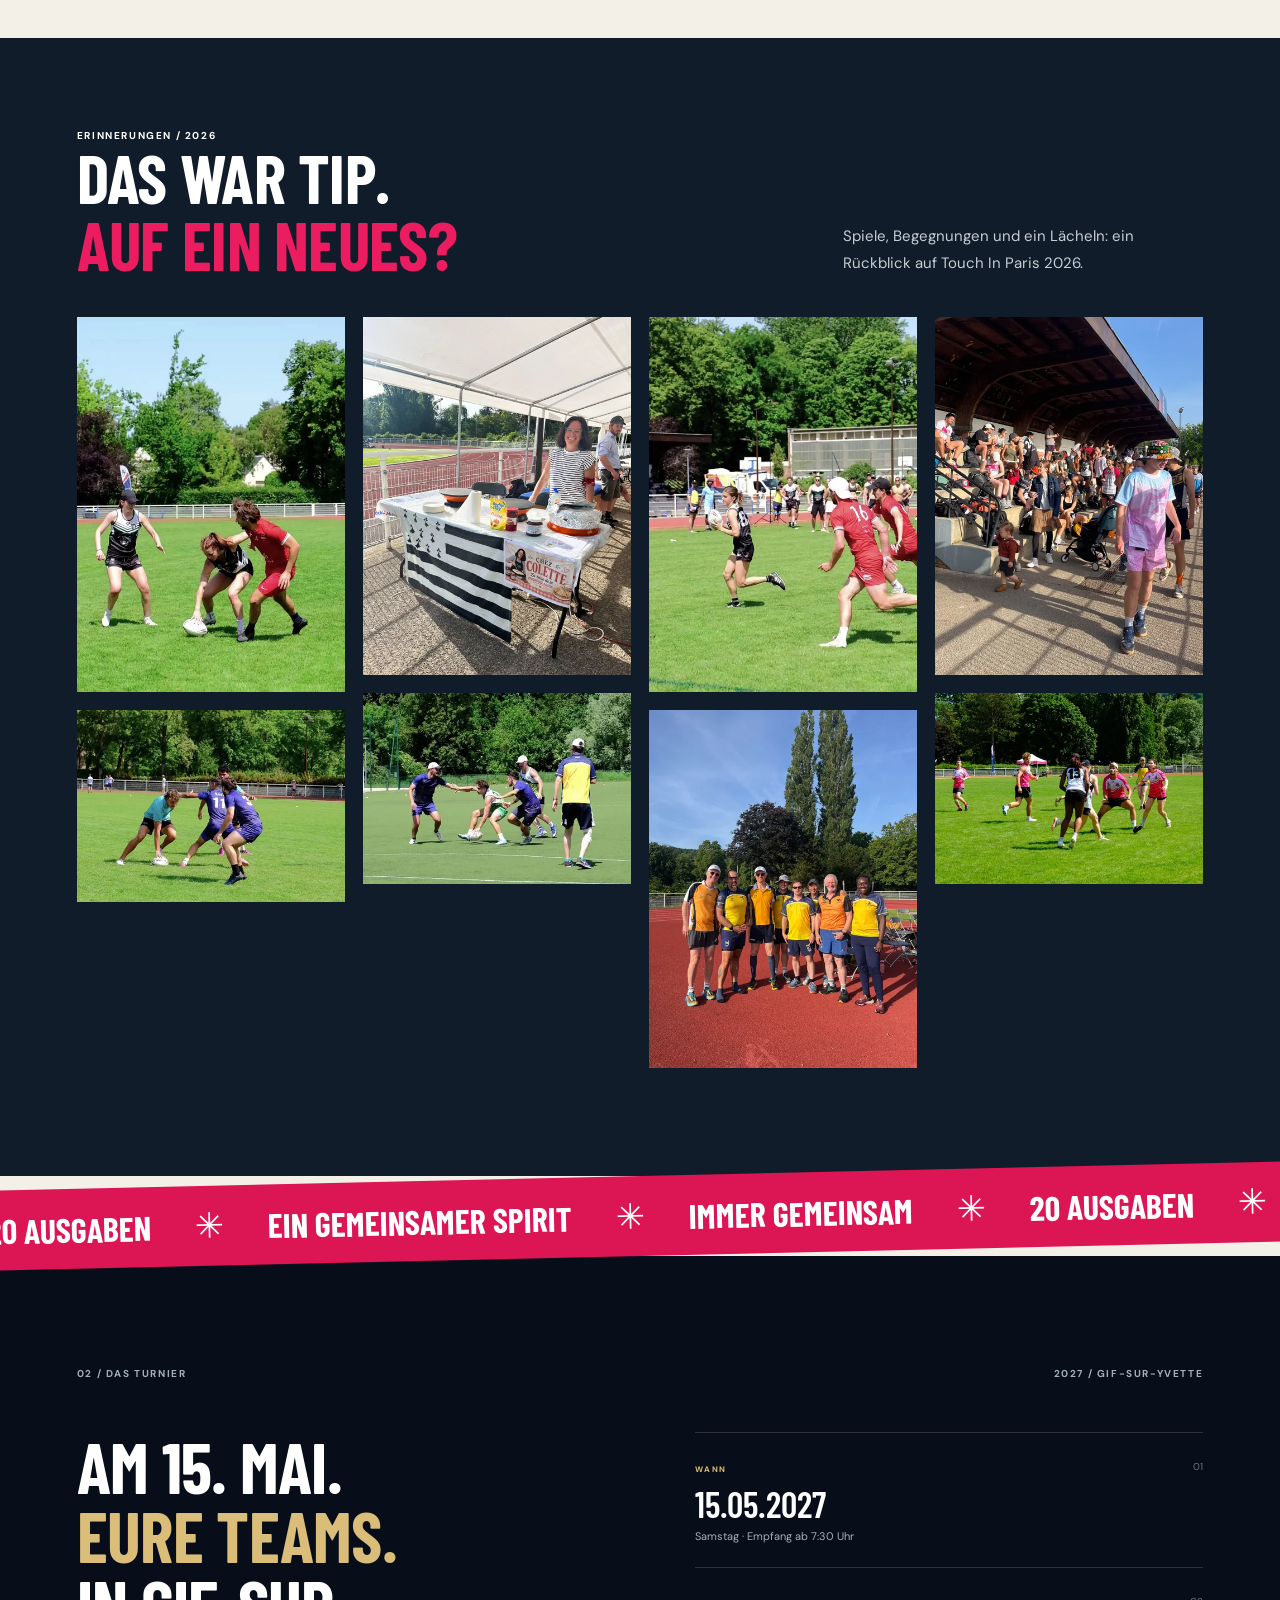
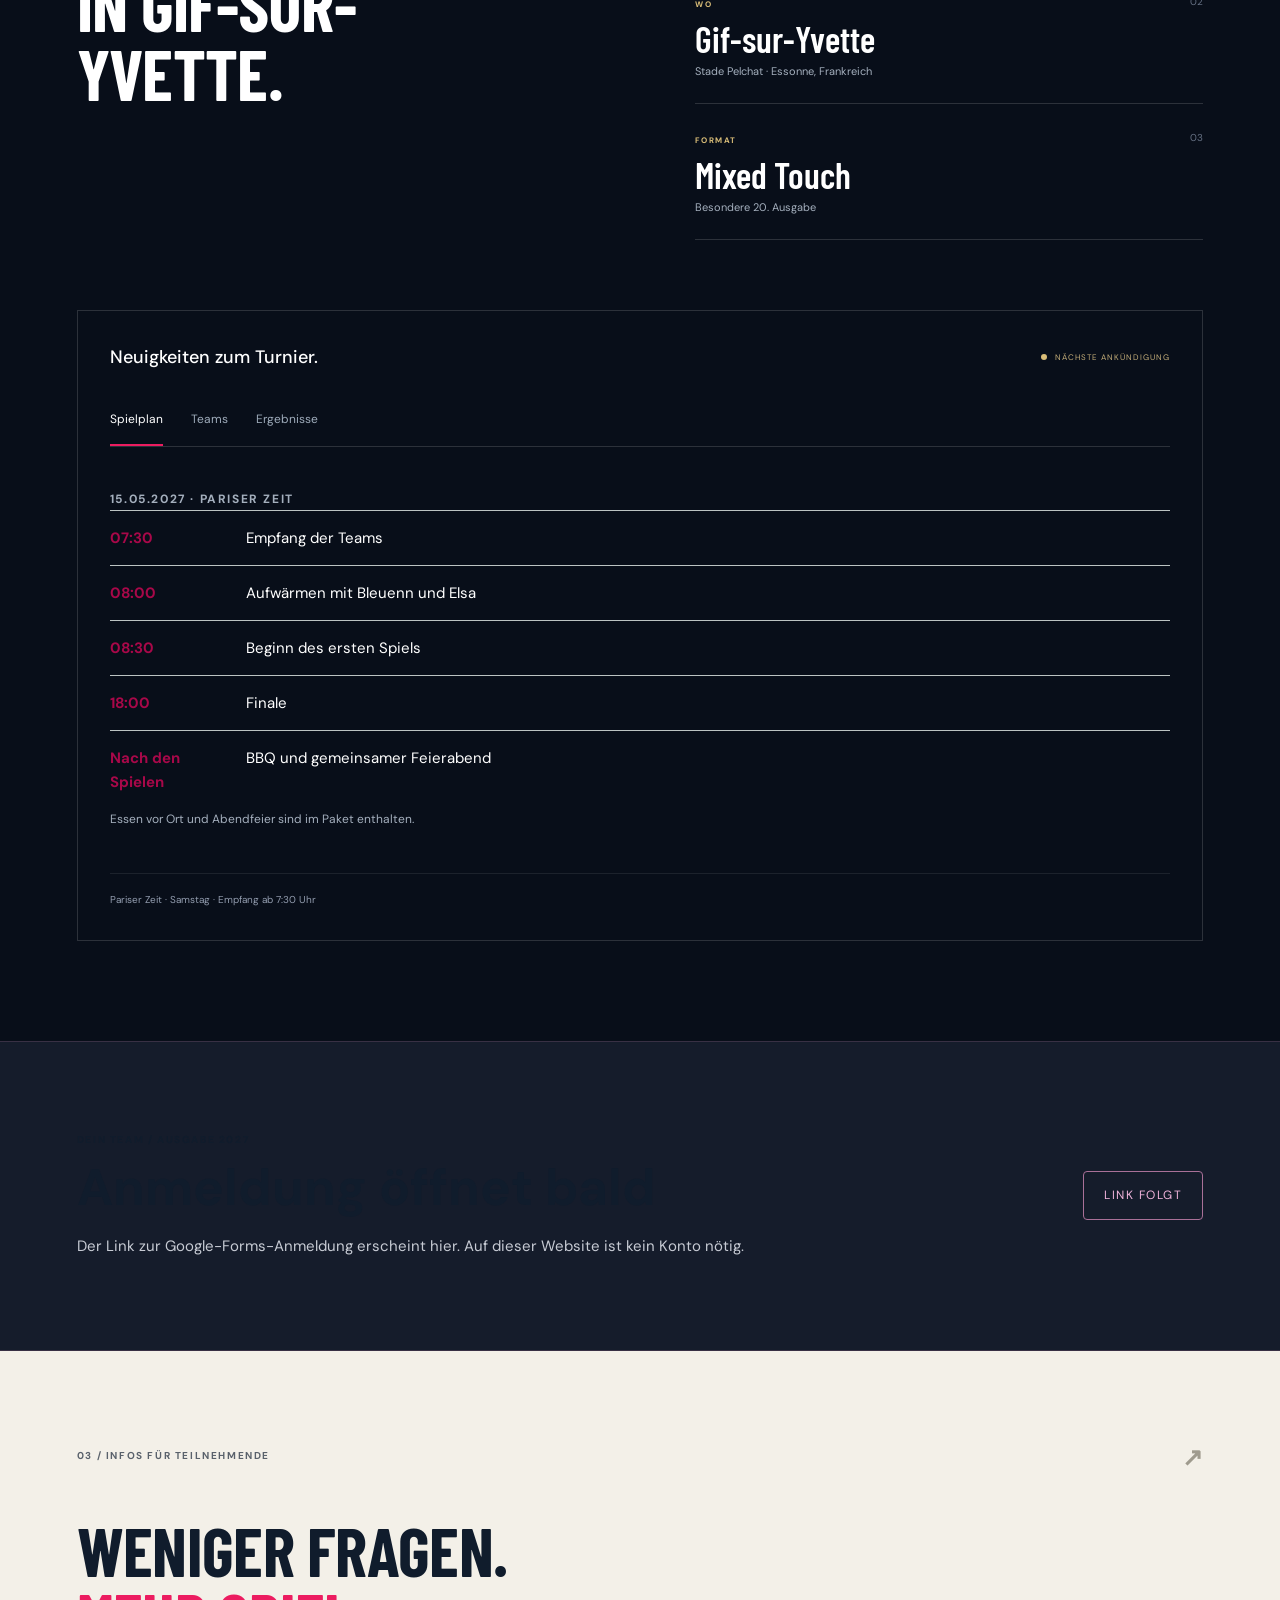
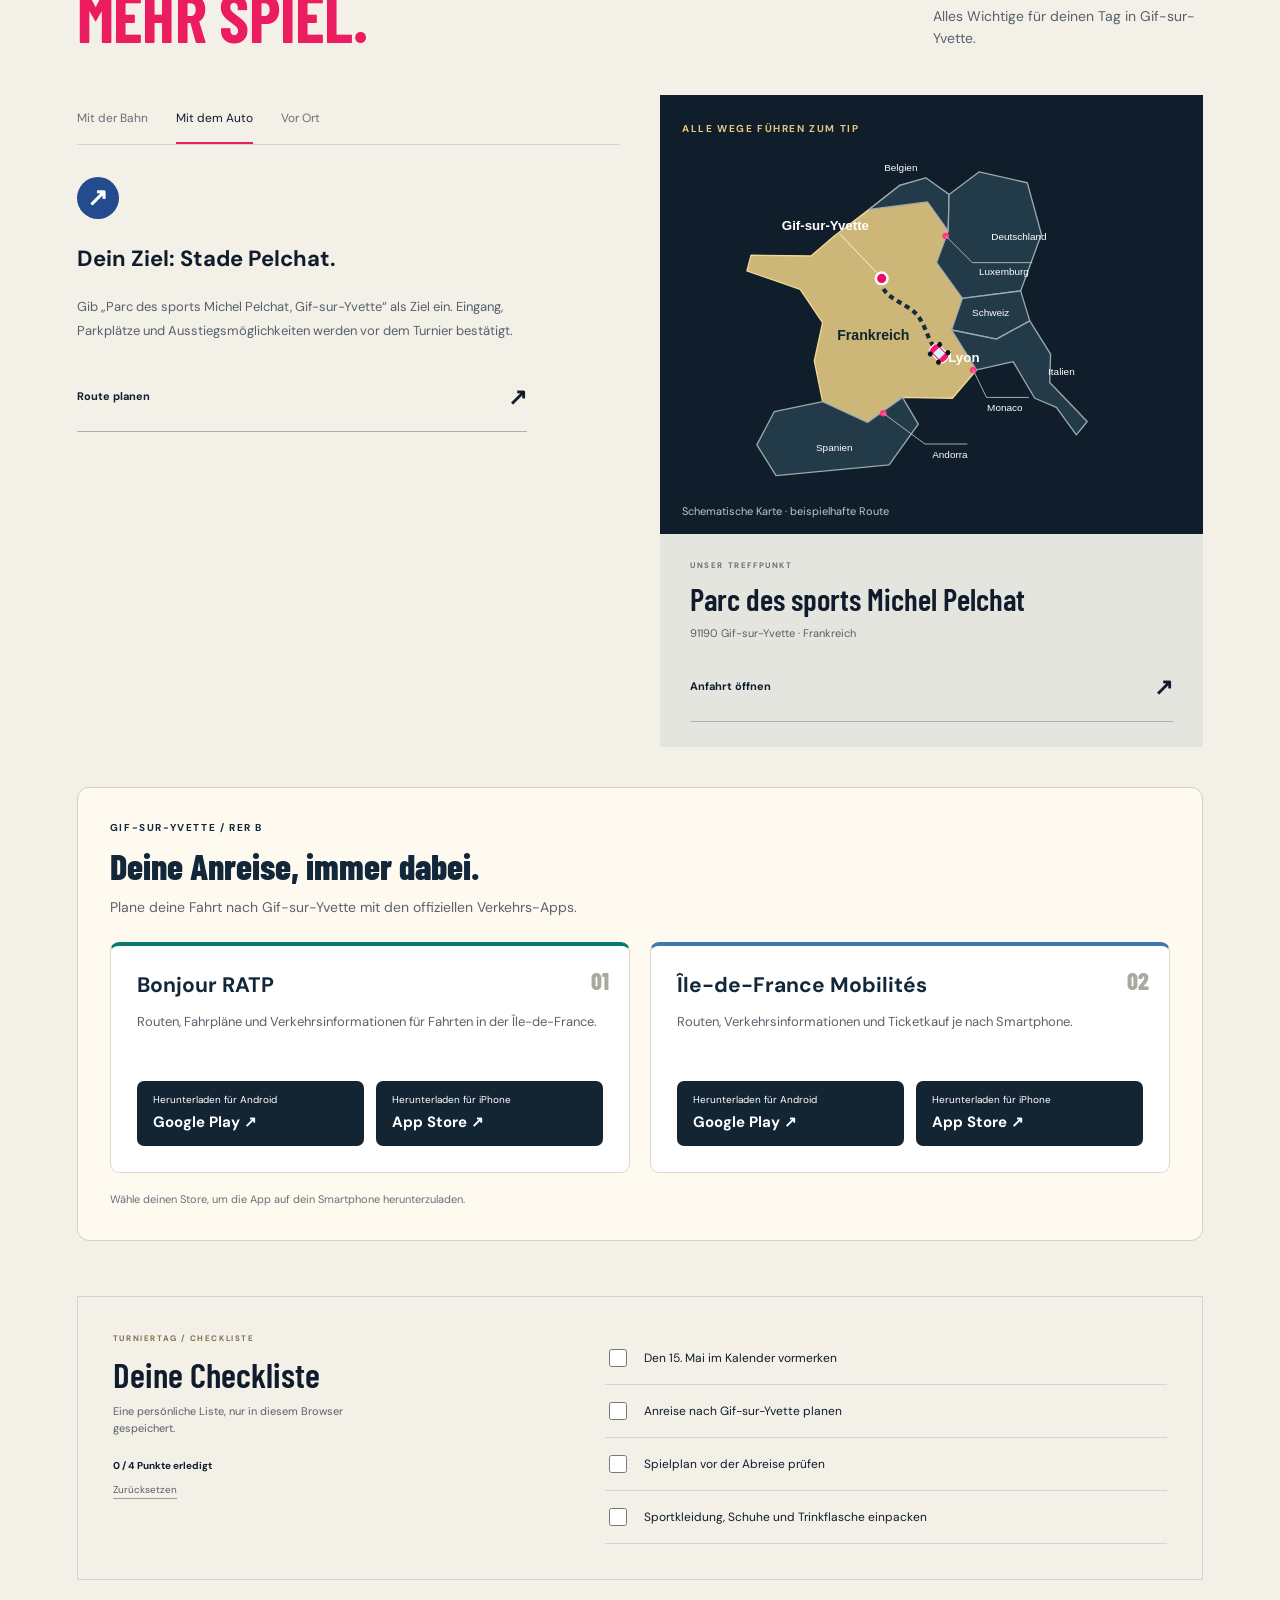
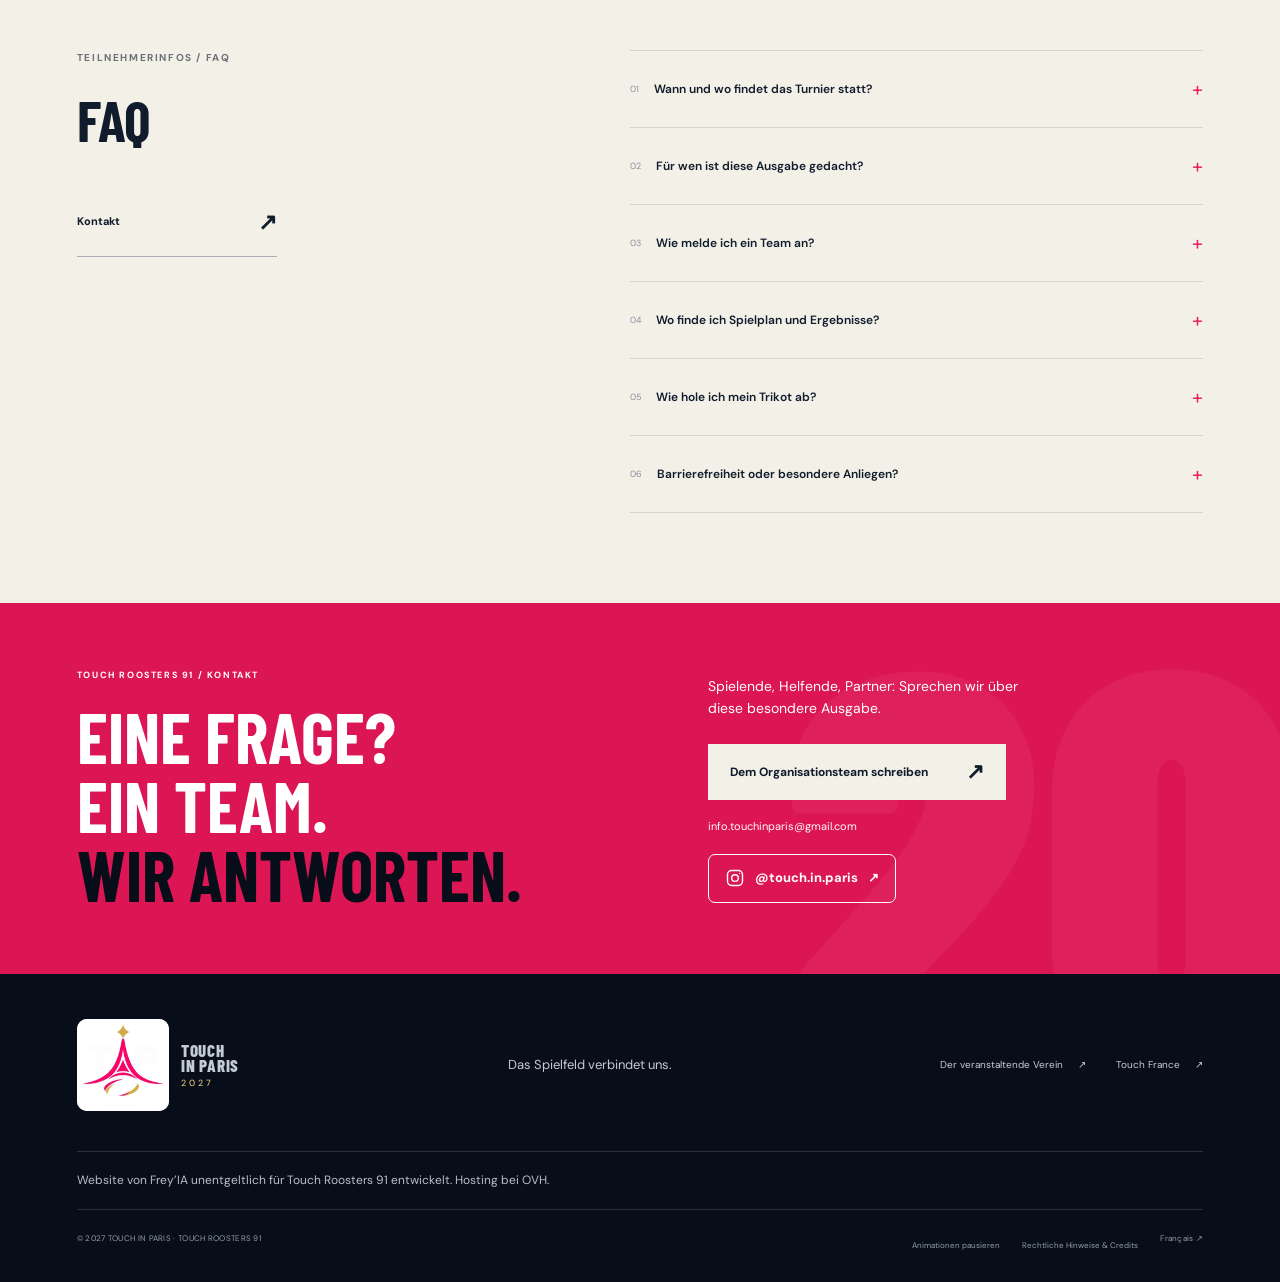
==== commit 99a28b96: "Add files via upload Remarques de Marima" ====
--- a/de/index.html
+++ b/de/index.html
@@ -1,16 +1,16 @@
-<!doctype html><html lang="de"><head><meta charset="utf-8"><meta name="viewport" content="width=device-width,initial-scale=1"><title>Touch In Paris 2027 — Die 20. Gemeinsam.</title><meta name="description" content="Die 20. Ausgabe von Touch In Paris. Mixed-Touch-Rugby am Samstag, 15. Mai 2027 im Stade Pelchat, Gif-sur-Yvette, Frankreich. Plane deinen Besuch."><meta name="theme-color" content="#080e19"><link rel="icon" href="/assets/favicon.443a316e2661.svg"><link rel="canonical" href="https://touchinparis.touchroosters91.com/de/"><link rel="alternate" hreflang="fr" href="https://touchinparis.touchroosters91.com/fr/"><link rel="alternate" hreflang="en" href="https://touchinparis.touchroosters91.com/en/"><link rel="alternate" hreflang="it" href="https://touchinparis.touchroosters91.com/it/"><link rel="alternate" hreflang="es" href="https://touchinparis.touchroosters91.com/es/"><link rel="alternate" hreflang="de" href="https://touchinparis.touchroosters91.com/de/"><link rel="alternate" hreflang="x-default" href="https://touchinparis.touchroosters91.com/fr/"><meta property="og:title" content="Touch In Paris 2027 — Die 20. Gemeinsam."><meta property="og:description" content="Die 20. Ausgabe von Touch In Paris. Mixed-Touch-Rugby am Samstag, 15. Mai 2027 im Stade Pelchat, Gif-sur-Yvette, Frankreich. Plane deinen Besuch."><meta property="og:image" content="https://touchinparis.touchroosters91.com/assets/hero-roosters-1536.bbb9d76f201a.webp"><meta property="og:type" content="website"><meta property="og:url" content="https://touchinparis.touchroosters91.com/de/"><link rel="stylesheet" href="/style.135fdb4059ac.css"><script type="application/ld+json">{"@context":"https://schema.org","@type":"SportsEvent","name":"Touch In Paris 2027 — Besondere 20. Ausgabe","startDate":"2027-05-15T07:30:00+02:00","eventStatus":"https://schema.org/EventScheduled","eventAttendanceMode":"https://schema.org/OfflineEventAttendanceMode","sport":"Touch rugby","location":{"@type":"Place","name":"Stade Pelchat","address":{"@type":"PostalAddress","addressLocality":"Gif-sur-Yvette","postalCode":"91190","addressCountry":"FR"}},"organizer":{"@type":"Organization","name":"Touch Roosters 91","url":"https://www.touchrugby91.com/"},"image":"https://touchinparis.touchroosters91.com/assets/hero-roosters-1536.bbb9d76f201a.webp","description":"Die 20. Ausgabe von Touch In Paris. Mixed-Touch-Rugby am Samstag, 15. Mai 2027 im Stade Pelchat, Gif-sur-Yvette, Frankreich. Plane deinen Besuch.","url":"https://touchinparis.touchroosters91.com/de/"}</script></head><body>
+<!doctype html><html lang="de"><head><meta charset="utf-8"><meta name="viewport" content="width=device-width,initial-scale=1"><title>Touch In Paris 2027 — Die 20. Gemeinsam.</title><meta name="description" content="Die 20. Ausgabe von Touch In Paris. Mixed-Touch-Rugby am Samstag, 15. Mai 2027 im Stade Pelchat, Gif-sur-Yvette, Frankreich. Plane deinen Besuch."><meta name="theme-color" content="#080e19"><link rel="icon" href="/assets/favicon.443a316e2661.svg"><link rel="canonical" href="https://touchinparis.touchroosters91.com/de/"><link rel="alternate" hreflang="fr" href="https://touchinparis.touchroosters91.com/fr/"><link rel="alternate" hreflang="en" href="https://touchinparis.touchroosters91.com/en/"><link rel="alternate" hreflang="it" href="https://touchinparis.touchroosters91.com/it/"><link rel="alternate" hreflang="es" href="https://touchinparis.touchroosters91.com/es/"><link rel="alternate" hreflang="de" href="https://touchinparis.touchroosters91.com/de/"><link rel="alternate" hreflang="x-default" href="https://touchinparis.touchroosters91.com/fr/"><meta property="og:title" content="Touch In Paris 2027 — Die 20. Gemeinsam."><meta property="og:description" content="Die 20. Ausgabe von Touch In Paris. Mixed-Touch-Rugby am Samstag, 15. Mai 2027 im Stade Pelchat, Gif-sur-Yvette, Frankreich. Plane deinen Besuch."><meta property="og:image" content="https://touchinparis.touchroosters91.com/assets/hero-roosters-1536.bbb9d76f201a.webp"><meta property="og:type" content="website"><meta property="og:url" content="https://touchinparis.touchroosters91.com/de/"><link rel="stylesheet" href="/style.7a3e18dad815.css"><script type="application/ld+json">{"@context":"https://schema.org","@type":"SportsEvent","name":"Touch In Paris 2027 — Besondere 20. Ausgabe","startDate":"2027-05-15T07:30:00+02:00","eventStatus":"https://schema.org/EventScheduled","eventAttendanceMode":"https://schema.org/OfflineEventAttendanceMode","sport":"Touch rugby","location":{"@type":"Place","name":"Stade Pelchat","address":{"@type":"PostalAddress","addressLocality":"Gif-sur-Yvette","postalCode":"91190","addressCountry":"FR"}},"organizer":{"@type":"Organization","name":"Touch Roosters 91","url":"https://www.touchrugby91.com/"},"image":"https://touchinparis.touchroosters91.com/assets/hero-roosters-1536.bbb9d76f201a.webp","description":"Die 20. Ausgabe von Touch In Paris. Mixed-Touch-Rugby am Samstag, 15. Mai 2027 im Stade Pelchat, Gif-sur-Yvette, Frankreich. Plane deinen Besuch.","url":"https://touchinparis.touchroosters91.com/de/"}</script></head><body id="top">
 <a class="shop-announcement" href="#collector"><span>DAS TRIKOT ZUR 20. AUSGABE</span><strong>25 € Frühbucherpreis · Kollektion entdecken ↗</strong></a><a class="skip" href="#main">Zum Inhalt</a><header class="header"><a class="brand" href="/de/" aria-label="Touch In Paris"><img class="tip-logo" src="/assets/tip-logo-optimized.e0677d0e77f4.webp" alt="Touch In Paris" width="1254" height="1254"><span class="brand-name">TOUCH<br>IN PARIS<span class="brand-year">2027</span></span></a><button class="menu-toggle" aria-expanded="false" aria-controls="navigation" aria-label="Menü öffnen"><span></span><span></span></button><nav id="navigation" aria-label="Hauptnavigation"><a href="#collector">Trikot-Shop</a><a href="#spirit">Der TIP-Spirit</a><a href="#event">Das Turnier</a><a href="#guide">Infos für Teilnehmende</a><a href="/competition/?lang=de">Wettbewerb</a></nav><div class="header-end"><nav class="language-links" aria-label="Sprache"><a href="/fr/" lang="fr" hreflang="fr" >FR</a><a href="/en/" lang="en" hreflang="en" >EN</a><a href="/it/" lang="it" hreflang="it" >IT</a><a href="/es/" lang="es" hreflang="es" >ES</a><a href="/de/" lang="de" hreflang="de" aria-current="page">DE</a></nav></div></header>
-<main id="main"><section class="hero" aria-labelledby="hero-title"><img class="hero-art" src="/assets/hero-roosters-1536.bbb9d76f201a.webp" srcset="/assets/hero-roosters-768.531aa483f2ea.webp 768w, /assets/hero-roosters-1152.deb929ac3925.webp 1152w, /assets/hero-roosters-1536.bbb9d76f201a.webp 1536w" sizes="(max-width:600px) 150vw, 100vw" width="1536" height="1024" alt="" fetchpriority="high"><div class="hero-shade"></div><div class="hero-content"><p class="overline"><span class="dot"></span> Besondere 20. Ausgabe <span class="edition-rule"></span> GIF-SUR-YVETTE, FR</p><h1 id="hero-title">TOUCH<br><em>IN PARIS</em></h1><p class="hero-edition">Besondere 20. Ausgabe · GEMEINSAM.</p><p class="hero-intro">Europas größtes Mixed-Touch-Rugby-Turnier. Eine besondere Ausgabe. Ein gemeinsamer Wunsch: uns auf dem Spielfeld wiederzusehen.</p><div class="hero-actions"><a class="button pink" href="#guide">Besuch planen<span aria-hidden="true">↗</span></a><a class="calendar-link" href="/tip-2027-de.ics" download><span aria-hidden="true">＋</span>Zum Kalender hinzufügen</a></div></div><div class="hero-bottom"><div><span class="tiny">DAS DATUM</span><strong>Samstag, 15. Mai 2027</strong></div><div><span class="tiny">DER SPIELORT</span><strong>Stade Pelchat · Gif-sur-Yvette</strong></div><a href="#spirit" class="scroll-cue">Die Geschichte geht weiter<span>↓</span></a></div><span class="art-credit">Kampagnenmotiv · Illustration</span></section>
+<main id="main"><section class="hero" aria-labelledby="hero-title"><img class="hero-art" src="/assets/hero-roosters-1536.bbb9d76f201a.webp" srcset="/assets/hero-roosters-768.531aa483f2ea.webp 768w, /assets/hero-roosters-1152.deb929ac3925.webp 1152w, /assets/hero-roosters-1536.bbb9d76f201a.webp 1536w" sizes="(max-width:600px) 150vw, 100vw" width="1536" height="1024" alt="" fetchpriority="high"><div class="hero-shade"></div><div class="hero-content"><p class="overline"><span class="dot"></span> Besondere 20. Ausgabe <span class="edition-rule"></span> GIF-SUR-YVETTE, FR</p><h1 id="hero-title">TOUCH<br><em>IN PARIS</em></h1><p class="hero-edition">Besondere 20. Ausgabe</p><p class="hero-intro">Europas größtes Mixed-Touch-Rugby-Turnier. Eine besondere Ausgabe. Ein gemeinsamer Wunsch: uns auf dem Spielfeld wiederzusehen.</p><div class="hero-actions"><a class="button pink" href="#guide">Besuch planen<span aria-hidden="true">↗</span></a><a class="calendar-link" href="/tip-2027-de.ics" download><span aria-hidden="true">＋</span>Zum Kalender hinzufügen</a></div></div><div class="hero-bottom"><div><span class="tiny">DAS DATUM</span><strong>Samstag, 15. Mai 2027</strong></div><div><span class="tiny">DER SPIELORT</span><strong>Stade Pelchat · Gif-sur-Yvette</strong></div><a href="#spirit" class="scroll-cue">Die Geschichte geht weiter<span>↓</span></a></div><span class="art-credit">Kampagnenmotiv · Illustration</span></section>
 <section class="sponsor-band" aria-label="UNSER SPONSOR"><a class="sponsor-logo" href="https://www.ileocrepes.com/" target="_blank" rel="noopener noreferrer"><img src="/assets/ileo-crepes-optimized.076aefcd7d83.webp" width="447" height="447" alt="L’Île O’ Crêpes" loading="lazy"></a><div><p class="overline">UNSER SPONSOR</p><h2>Das Turnier wird von L’Île O’ Crêpes gesponsert.</h2><a class="text-link" href="https://www.ileocrepes.com/" target="_blank" rel="noopener noreferrer">L’Île O’ Crêpes entdecken ↗</a></div><a class="instagram-link" href="https://www.instagram.com/touch.in.paris/" aria-label="Dem Turnier auf Instagram folgen · @touch.in.paris" target="_blank" rel="noopener noreferrer"><svg viewBox="0 0 24 24" width="20" height="20" fill="none" stroke="currentColor" stroke-width="1.7" aria-hidden="true"><rect x="3" y="3" width="18" height="18" rx="5"/><circle cx="12" cy="12" r="4"/><circle cx="17.5" cy="6.5" r=".8" fill="currentColor" stroke="none"/></svg><span>@touch.in.paris</span><span aria-hidden="true">↗</span></a></section>
-<section class="countdown-bar" aria-label="Countdown"><div><span class="overline">NÄCHSTER TERMIN / 15. MAI 2027</span><h2>Dein nächstes Spiel beginnt hier.</h2><p>Countdown bis zum 15. Mai · Pariser Zeit</p></div><div class="countdown" role="timer" aria-label="Countdown bis zum 15. Mai · Pariser Zeit" data-day="Heute ist Turniertag." data-ended="Danke für diese 20. Ausgabe."><div><strong data-count="0">--</strong><span>Tage</span></div><div><strong data-count="1">--</strong><span>Stunden</span></div><div><strong data-count="2">--</strong><span>Minuten</span></div><div><strong data-count="3">--</strong><span>Sekunden</span></div></div></section>
+<section class="countdown-bar" aria-label="Countdown"><div><span class="overline">NÄCHSTER TERMIN / 15. MAI 2027</span><h2>Das Turnier beginnt in…</h2><p>Countdown bis zum 15. Mai · Pariser Zeit</p></div><div class="countdown" role="timer" aria-label="Countdown bis zum 15. Mai · Pariser Zeit" data-day="Heute ist Turniertag." data-ended="Danke für diese 20. Ausgabe."><div><strong data-count="0">--</strong><span>Tage</span></div><div><strong data-count="1">--</strong><span>Stunden</span></div><div><strong data-count="2">--</strong><span>Minuten</span></div><div><strong data-count="3">--</strong><span>Sekunden</span></div></div></section>
 <section id="collector" class="collector"><div class="jersey-stage"><span class="overline">DAS SAMMLERTRIKOT / 2027</span><span class="jersey-backdrop" aria-hidden="true">PARIS</span><img id="jersey" src="/assets/maillot-magenta.017dafd25935.webp" width="906" height="564" loading="eager" alt="Sammlertrikot, Vorder- und Rückansicht — Magenta und Gold"><div class="color-controls" role="group" aria-label="Farbe"><button type="button" data-color="magenta" data-alt="Sammlertrikot, Vorder- und Rückansicht — Magenta und Gold" aria-pressed="true"><span class="swatch magenta"></span>Magenta und Gold</button><button type="button" data-color="noir" data-alt="Sammlertrikot, Vorder- und Rückansicht — Schwarz und Gold" aria-pressed="false"><span class="swatch black"></span>Schwarz und Gold</button></div></div><div class="collector-copy"><p class="overline">DER SHOP / SONDEREDITION</p><h2 class="display">20. Ausgabe.<br><em>Ein Sammlertrikot.</em></h2><p>Der Wasserspeier, die Wahrzeichen, unsere Farben. Nimm ein Erinnerungsstück dieser Ausgabe mit nach Hause.</p><div class="shop-details"><span>2 Farben</span><span>Herren- und Damenschnitte</span><span>Abholung beim Turnier</span></div><div class="price-row"><strong>25<span> €</span></strong><span>Frühbucherpreis<small>Vor dem 28. Februar 2027</small></span></div><p class="onsite-price"><strong>30 € vor Ort</strong></p><a class="button pink" href="https://www.helloasso.com/associations/touch-roosters-91/boutiques/maillot-collector-touch-in-paris-2027" target="_blank" rel="noopener noreferrer">Trikot bestellen<span aria-hidden="true">↗</span></a><p class="shop-payment">Bestellung und Zahlung auf HelloAsso</p><p class="shop-note">Herren- und Damenschnitte · Abholung beim Turnier.<br>Modelle, Größen und Bedingungen im Shop.</p></div></section>
-<section id="spirit" class="story section"><div class="section-top"><p class="overline">01 / DER TOUCH-IN-PARIS-SPIRIT</p><span class="index-mark">/20</span></div><div class="story-grid"><h2 class="display reveal">Ein gemischtes Spiel.<br>Eine Leidenschaft<br><em>ohne Grenzen.</em></h2><div class="story-copy reveal"><p class="lead">Zwanzig Ausgaben von Touch In Paris. Dieselbe Freude am gemeinsamen Spiel.</p><p>2027 begrüßen euch die Touch Roosters 91 in Gif-sur-Yvette zu einer besonderen Ausgabe. Spielerinnen, Spieler, Teams und Fans: Ihr gebt diesem Turnier seine Energie.</p><a class="archive-link" href="https://haagscherugbyclub.nl/touch-in-paris-tournament/" target="_blank" rel="noopener noreferrer">Ein Rückblick auf frühere Ausgaben<span>Bericht des Haagsche Rugby Club · 2024 ↗</span></a><div class="values"><div><span class="value-number">01</span><h3>Gemischt</h3><p>Ein Spielfeld. Ein Team.</p></div><div><span class="value-number">02</span><h3>Gemeinsam</h3><p>Die Freude am Spielen und Wiedersehen.</p></div><div><span class="value-number">03</span><h3>Begegnung</h3><p>Touch als gemeinsame Sprache.</p></div></div></div></div><figure class="action-art supplied-banner"><img src="/assets/tip-banner-optimized.d93a05a84044.webp" width="1600" height="667" loading="lazy" alt="Touch In Paris · Play. Together."><figcaption>Banner von der Organisation bereitgestellt</figcaption></figure></section>
+<section id="spirit" class="story section"><div class="section-top"><p class="overline">01 / DER TOUCH-IN-PARIS-SPIRIT</p></div><div class="story-grid"><h2 class="display reveal">Ein gemischtes Spiel.<br>Eine Leidenschaft<br><em>ohne Grenzen.</em></h2><div class="story-copy reveal"><p class="lead">Die zwanzigste Ausgabe von Touch In Paris. Und immer dieselbe Freude am gemeinsamen Spiel.</p><p>2027 begrüßen euch die Touch Roosters 91 in Gif-sur-Yvette zu einer besonderen Ausgabe. Spielerinnen, Spieler, Teams und Fans: Ihr gebt diesem Turnier seine Energie.</p><a class="archive-link" href="https://haagscherugbyclub.nl/touch-in-paris-tournament/" target="_blank" rel="noopener noreferrer">Ein Rückblick auf frühere Ausgaben<span>Bericht des Haagsche Rugby Club · 2024 ↗</span></a></div></div><figure class="action-art supplied-banner"><img src="/assets/tip-banner-optimized.d93a05a84044.webp" width="1600" height="667" loading="lazy" alt="Touch In Paris · Play. Together."><figcaption>Banner von der Organisation bereitgestellt</figcaption></figure></section>
 <section class="gallery-section section" id="memories" aria-labelledby="gallery-title"><p class="overline">ERINNERUNGEN / 2026</p><div class="gallery-heading"><h2 class="display" id="gallery-title">Das war TIP.<br><em>Auf ein Neues?</em></h2><p>Spiele, Begegnungen und ein Lächeln: ein Rückblick auf Touch In Paris 2026.</p></div><div class="gallery-grid"><button class="gallery-item" type="button" data-photo="/assets/tip-2026-1-full.be6c14c9a203.webp" aria-label="Foto vergrößern : Spielfortsetzung zwischen den Teams in Schwarz und Rot"><img src="/assets/tip-2026-1-thumb.27da6f30fa41.webp" width="871" height="1220" loading="lazy" decoding="async" alt="Spielfortsetzung zwischen den Teams in Schwarz und Rot"></button><button class="gallery-item" type="button" data-photo="/assets/tip-2026-2-full.707753f0a61d.webp" aria-label="Foto vergrößern : Spiel zwischen den Teams in Türkis und Violett"><img src="/assets/tip-2026-2-thumb.0b65741d89d2.webp" width="1080" height="771" loading="lazy" decoding="async" alt="Spiel zwischen den Teams in Türkis und Violett"></button><button class="gallery-item" type="button" data-photo="/assets/tip-2026-3-full.61b87af12d8f.webp" aria-label="Foto vergrößern : Der Crêpes-Stand Chez Colette"><img src="/assets/tip-2026-3-thumb.c9dd6c95f869.webp" width="3024" height="4032" loading="lazy" decoding="async" alt="Der Crêpes-Stand Chez Colette"></button><button class="gallery-item" type="button" data-photo="/assets/tip-2026-4-full.024a7588b396.webp" aria-label="Foto vergrößern : Spielszene unter den Augen des Schiedsrichters"><img src="/assets/tip-2026-4-thumb.6c13e8d6fe44.webp" width="1080" height="771" loading="lazy" decoding="async" alt="Spielszene unter den Augen des Schiedsrichters"></button><button class="gallery-item" type="button" data-photo="/assets/tip-2026-5-full.316afff2d353.webp" aria-label="Foto vergrößern : Lauf mit dem Ball gegen die Verteidigung in Rot"><img src="/assets/tip-2026-5-thumb.1da5578dc3a6.webp" width="930" height="1302" loading="lazy" decoding="async" alt="Lauf mit dem Ball gegen die Verteidigung in Rot"></button><button class="gallery-item" type="button" data-photo="/assets/tip-2026-6-full.b61a1e38ee6e.webp" aria-label="Foto vergrößern : Gruppenfoto der Schiedsrichter"><img src="/assets/tip-2026-6-thumb.d625b22ebf21.webp" width="3024" height="4032" loading="lazy" decoding="async" alt="Gruppenfoto der Schiedsrichter"></button><button class="gallery-item" type="button" data-photo="/assets/tip-2026-7-full.0c5992a3d41e.webp" aria-label="Foto vergrößern : Teilnehmende und Fans auf der Tribüne"><img src="/assets/tip-2026-7-thumb.96116f5623e6.webp" width="2509" height="3345" loading="lazy" decoding="async" alt="Teilnehmende und Fans auf der Tribüne"></button><button class="gallery-item" type="button" data-photo="/assets/tip-2026-8-full.5c7f2e64d362.webp" aria-label="Foto vergrößern : Mixed-Touch-Spiel zwischen den Teams in Rosa und Schwarz"><img src="/assets/tip-2026-8-thumb.35b058744903.webp" width="3738" height="2670" loading="lazy" decoding="async" alt="Mixed-Touch-Spiel zwischen den Teams in Rosa und Schwarz"></button></div></section><dialog class="photo-dialog" id="photo-viewer" aria-label="Touch In Paris 2026"><button type="button" class="photo-close" aria-label="Schließen">×</button><img alt=""><div class="photo-toolbar"><button type="button" class="photo-prev" aria-label="Vorheriges Foto">←</button><p class="photo-caption" aria-live="polite"></p><button type="button" class="photo-next" aria-label="Nächstes Foto">→</button></div></dialog>
 <div class="ticker" aria-hidden="true"><div><span>20 AUSGABEN</span><i>✳</i><span>EIN GEMEINSAMER SPIRIT</span><i>✳</i><span>IMMER GEMEINSAM</span><i>✳</i><span>20 AUSGABEN</span><i>✳</i><span>EIN GEMEINSAMER SPIRIT</span><i>✳</i><span>IMMER GEMEINSAM</span><i>✳</i></div></div>
-<section id="event" class="event-section section"><div class="section-top"><p class="overline">02 / DAS TURNIER</p><span class="overline">2027 / GIF-SUR-YVETTE</span></div><div class="event-layout"><h2 class="display reveal">Ein Datum.<br><em>Dein Team.</em><br>Unser Spielfeld.</h2><div class="event-facts"><div class="fact reveal"><span class="tiny">WANN</span><h3>15.05.2027</h3><p>Samstag · Empfang ab 7:30 Uhr</p><span class="fact-index">01</span></div><div class="fact reveal"><span class="tiny">WO</span><h3>Gif-sur-Yvette</h3><p>Stade Pelchat · Essonne, Frankreich</p><span class="fact-index">02</span></div><div class="fact reveal"><span class="tiny">FORMAT</span><h3>Mixed Touch</h3><p>Besondere 20. Ausgabe</p><span class="fact-index">03</span></div></div></div><div class="competition reveal"><div class="competition-heading"><h3>Neuigkeiten zum Turnier.</h3><span class="status"><span class="dot"></span>NÄCHSTE ANKÜNDIGUNG</span></div><div class="tabs" role="tablist" aria-label="Das Turnier"><button role="tab" id="comp-tab-0" aria-controls="comp-panel-0" aria-selected="true" tabindex="0">Spielplan</button><button role="tab" id="comp-tab-1" aria-controls="comp-panel-1" aria-selected="false" tabindex="-1">Teams</button><button role="tab" id="comp-tab-2" aria-controls="comp-panel-2" aria-selected="false" tabindex="-1">Ergebnisse</button></div><div id="comp-panel-0" role="tabpanel" aria-labelledby="comp-tab-0" ><div class="panel-icon" aria-hidden="true">↗</div><div><h4>Tagesprogramm</h4><p>07:30 — Empfang der Teams · 08:00 — Aufwärmen mit Bleuenn und Elsa · 08:30 — Beginn des ersten Spiels · 18:00 — Finale · Nach den Spielen — BBQ und gemeinsamer Feierabend. Essen vor Ort und Abendfeier sind im Paket enthalten.</p></div></div><div id="comp-panel-1" role="tabpanel" aria-labelledby="comp-tab-1" hidden><div class="panel-icon" aria-hidden="true">◎</div><div><h4>Die Teams bereiten sich vor</h4><p>Die Liste der Teams für 2027 ist noch nicht veröffentlicht. Teilnehmende Vereine erscheinen hier nach ihrer Bekanntgabe.</p></div></div><div id="comp-panel-2" role="tabpanel" aria-labelledby="comp-tab-2" hidden><div class="panel-icon" aria-hidden="true">—</div><div><h4>Die Spiele stehen noch bevor</h4><p>Gruppen, Ergebnisse und Tabellen werden mit den Turnierinformationen veröffentlicht.</p></div></div><p class="competition-note">Pariser Zeit · Samstag · Empfang ab 7:30 Uhr</p><a class="button pink competition-entry" href="/competition/?lang=de">Wettbewerb verfolgen ↗</a><p class="competition-note">Gruppen, Spiele, Tabellen und Schiedsrichter · geschützter Zugang</p></div></section>
+<section id="event" class="event-section section"><div class="section-top"><p class="overline">02 / DAS TURNIER</p><span class="overline">2027 / GIF-SUR-YVETTE</span></div><div class="event-layout"><h2 class="display reveal">AM 15. MAI.<br><em>EURE TEAMS.</em><br>IN GIF-SUR-YVETTE.</h2><div class="event-facts"><div class="fact reveal"><span class="tiny">WANN</span><h3>15.05.2027</h3><p>Samstag · Empfang ab 7:30 Uhr</p><span class="fact-index">01</span></div><div class="fact reveal"><span class="tiny">WO</span><h3>Gif-sur-Yvette</h3><p>Stade Pelchat · Essonne, Frankreich</p><span class="fact-index">02</span></div><div class="fact reveal"><span class="tiny">FORMAT</span><h3>Mixed Touch</h3><p>Besondere 20. Ausgabe</p><span class="fact-index">03</span></div></div></div><div class="competition reveal"><div class="competition-heading"><h3>Neuigkeiten zum Turnier.</h3><span class="status"><span class="dot"></span>NÄCHSTE ANKÜNDIGUNG</span></div><div class="tabs" role="tablist" aria-label="Das Turnier"><button role="tab" id="comp-tab-0" aria-controls="comp-panel-0" aria-selected="true" tabindex="0">Spielplan</button><button role="tab" id="comp-tab-1" aria-controls="comp-panel-1" aria-selected="false" tabindex="-1">Teams</button><button role="tab" id="comp-tab-2" aria-controls="comp-panel-2" aria-selected="false" tabindex="-1">Ergebnisse</button></div><div id="comp-panel-0" role="tabpanel" aria-labelledby="comp-tab-0" ><div class="day-programme"><p class="overline">15.05.2027 · Pariser Zeit</p><h3>Euer Tag vor Ort</h3><ol><li><strong>07:30</strong><span>Empfang der Teams</span></li><li><strong>08:00</strong><span>Aufwärmen mit Bleuenn und Elsa</span></li><li><strong>08:30</strong><span>Beginn des ersten Spiels</span></li><li><strong>18:00</strong><span>Finale</span></li><li><strong>Nach den Spielen</strong><span>BBQ und gemeinsamer Feierabend</span></li></ol><p class="meal-note">Essen vor Ort und Abendfeier sind im Paket enthalten.</p></div></div><div id="comp-panel-1" role="tabpanel" aria-labelledby="comp-tab-1" hidden><div><h4>Die Teams bereiten sich vor</h4><p>Die Liste der Teams für 2027 ist noch nicht veröffentlicht. Teilnehmende Vereine erscheinen hier nach ihrer Bekanntgabe.</p></div></div><div id="comp-panel-2" role="tabpanel" aria-labelledby="comp-tab-2" hidden><div><h4>Die Spiele stehen noch bevor</h4><p>Gruppen, Ergebnisse und Tabellen werden mit den Turnierinformationen veröffentlicht.</p></div></div><p class="competition-note">Pariser Zeit · Samstag · Empfang ab 7:30 Uhr</p></div></section>
 <section id="inscriptions" class="registration-band section" aria-labelledby="registration-title"><div><p class="overline">DEIN TEAM / AUSGABE 2027</p><h2 id="registration-title">Anmeldung öffnet bald</h2><p>Der Link zur Google-Forms-Anmeldung erscheint hier. Auf dieser Website ist kein Konto nötig.</p></div><span class="registration-status">LINK FOLGT</span></section>
-<section id="guide" class="guide section"><div class="section-top"><p class="overline">03 / INFOS FÜR TEILNEHMENDE</p><span class="index-mark">↗</span></div><div class="guide-heading"><h2 class="display reveal">Weniger Fragen.<br><em>Mehr Spiel.</em></h2><p>Alles Wichtige für deinen Tag in Gif-sur-Yvette.</p></div><section class="transport-apps" aria-labelledby="transport-apps-title"><div class="transport-apps-heading"><p class="overline">GIF-SUR-YVETTE / RER B</p><h3 id="transport-apps-title">Deine Anreise, immer dabei.</h3><p>Plane deine Fahrt nach Gif-sur-Yvette mit den offiziellen Verkehrs-Apps.</p></div><div class="transport-app-grid"><article class="transport-app ratp"><span class="app-number" aria-hidden="true">01</span><h4>Bonjour RATP</h4><p>Routen, Fahrpläne und Verkehrsinformationen für Fahrten in der Île-de-France.</p><div class="store-links"><a href="https://play.google.com/store/apps/details?id=com.fabernovel.ratp&amp;hl=de" aria-label="Herunterladen für Android · Bonjour RATP" target="_blank" rel="noopener noreferrer"><small>Herunterladen für Android</small><strong>Google Play ↗</strong></a><a href="https://apps.apple.com/de/app/bonjour-ratp/id507107090" aria-label="Herunterladen für iPhone · Bonjour RATP" target="_blank" rel="noopener noreferrer"><small>Herunterladen für iPhone</small><strong>App Store ↗</strong></a></div></article><article class="transport-app idfm"><span class="app-number" aria-hidden="true">02</span><h4>Île-de-France Mobilités</h4><p>Routen, Verkehrsinformationen und Ticketkauf je nach Smartphone.</p><div class="store-links"><a href="https://play.google.com/store/apps/details?id=com.applidium.vianavigo&amp;hl=de" aria-label="Herunterladen für Android · Île-de-France Mobilités" target="_blank" rel="noopener noreferrer"><small>Herunterladen für Android</small><strong>Google Play ↗</strong></a><a href="https://apps.apple.com/de/app/%C3%AEle-de-france-mobilit%C3%A9s/id484527651" aria-label="Herunterladen für iPhone · Île-de-France Mobilités" target="_blank" rel="noopener noreferrer"><small>Herunterladen für iPhone</small><strong>App Store ↗</strong></a></div></article></div><p class="transport-apps-note">Wähle deinen Store, um die App auf dein Smartphone herunterzuladen.</p></section><div class="guide-grid"><div class="travel"><div class="tabs" role="tablist" aria-label="Anreise und Ankunft"><button role="tab" id="travel-tab-0" aria-controls="travel-panel-0 travel-visual-0" aria-selected="true" tabindex="0">Mit der Bahn</button><button role="tab" id="travel-tab-1" aria-controls="travel-panel-1 travel-visual-1" aria-selected="false" tabindex="-1">Mit dem Auto</button><button role="tab" id="travel-tab-2" aria-controls="travel-panel-2 travel-visual-2" aria-selected="false" tabindex="-1">Vor Ort</button></div><div id="travel-panel-0" class="travel-panel" role="tabpanel" aria-labelledby="travel-tab-0" ><span class="route-icon" aria-hidden="true">B</span><h3>Die RER B bringt dich zum Spielort.</h3><p>Nimm die RER B Richtung Saint-Rémy-lès-Chevreuse bis Gif-sur-Yvette. Prüfe vor der Fahrt die Fahrpläne und Bauarbeiten. Den Turniereingang bestätigt die Organisation.</p><a class="text-link" href="https://www.ville-gif.fr/1800/venir-a-gif.htm?L=1" target="_blank" rel="noopener noreferrer">Offizielle Anreiseinfos<span aria-hidden="true">↗</span></a></div><div id="travel-panel-1" class="travel-panel" role="tabpanel" aria-labelledby="travel-tab-1" hidden><span class="route-icon" aria-hidden="true">↗</span><h3>Dein Ziel: Stade Pelchat.</h3><p>Gib „Parc des sports Michel Pelchat, Gif-sur-Yvette“ als Ziel ein. Eingang, Parkplätze und Ausstiegsmöglichkeiten werden vor dem Turnier bestätigt.</p><a class="text-link" href="https://www.google.com/maps/search/?api=1&query=Parc+des+sports+Michel+Pelchat+Gif-sur-Yvette" target="_blank" rel="noopener noreferrer">Route planen<span aria-hidden="true">↗</span></a></div><div id="travel-panel-2" class="travel-panel" role="tabpanel" aria-labelledby="travel-tab-2" hidden><span class="route-icon" aria-hidden="true">◎</span><h3>Euer Tag vor Ort</h3><p>Essen vor Ort und Abendfeier sind im Paket enthalten.</p><a class="text-link" href="mailto:info.touchinparis@gmail.com">Organisation kontaktieren<span aria-hidden="true">↗</span></a></div></div><div class="venue-card"><div id="travel-visual-0" role="tabpanel" aria-labelledby="travel-tab-0"><div class="route-map" aria-hidden="true"><svg viewBox="0 0 600 300" fill="none"><path class="map-grid" d="M0 70H600M0 150H600M0 230H600M100 0V300M200 0V300M300 0V300M400 0V300M500 0V300"/><path class="map-river" d="M600 50C420 170 450 30 300 80S210 280 0 250"/><path class="map-route" d="M425 65L350 65L350 145L245 145L245 230L165 230"/><circle cx="425" cy="65" r="7"/><circle cx="165" cy="230" r="10"/><text x="445" y="70">Paris</text><text x="175" y="265">Gif-sur-Yvette</text><rect x="270" y="130" width="30" height="30" rx="15"/><text class="line-b" x="280" y="151">B</text></svg><span>Lageskizze · nicht maßstabsgetreu</span></div></div><div id="travel-visual-1" role="tabpanel" aria-labelledby="travel-tab-1" hidden><div class="road-card"><p class="overline">Alle Wege führen zum TIP</p><svg class="europe-map" viewBox="0 0 600 440" role="img" aria-label="Frankreich, Belgien, Luxemburg, Deutschland, Schweiz, Italien, Spanien, Andorra, Monaco"><g class="countries"><path d="M225 87L262 58 295 78 320 113 306 151 337 194 324 232 354 280 325 314 265 313 223 343 169 318 159 269 169 223 142 183 78 161 83 142 155 143 183 119Z" class="france"/><path d="M225 87L262 58 293 49 321 69 320 113 295 78Z"/><path d="M321 69L357 42 415 55 432 117 407 185 337 194 306 151 320 113Z"/><path d="M337 194L407 185 418 221 378 243 324 232Z"/><path d="M378 243L418 221 443 261 442 295 487 342 474 358 450 325 424 314 398 270 354 280 324 232Z"/><path d="M169 318L223 343 265 313 284 345 249 394 113 407 90 370 111 330Z"/></g><g class="country-labels"><text x="230" y="244">Frankreich</text><text x="263" y="41">Belgien</text><text x="405" y="124">Deutschland</text><text x="371" y="215">Schweiz</text><text x="456" y="286">Italien</text><text x="183" y="377">Spanien</text><circle cx="317" cy="119" r="4"/><path d="M317 119L349 151H421"/><text x="387" y="166">Luxemburg</text><circle cx="242" cy="332" r="4"/><path d="M242 332L292 369H343"/><text x="322" y="386">Andorra</text><circle cx="350" cy="280" r="4"/><path d="M350 280L366 313H417"/><text x="388" y="329">Monaco</text></g><path class="road-track" d="M173 307C197 288 184 260 206 232S240 206 240 170"/><g class="road-car"><rect x="-12" y="-7" width="24" height="14" rx="5"/><path d="M-5-5H5V5H-5Z"/><circle cx="-7" cy="-8" r="3"/><circle cx="7" cy="-8" r="3"/><circle cx="-7" cy="8" r="3"/><circle cx="7" cy="8" r="3"/></g><circle class="destination" cx="240" cy="170" r="7"/><text class="destination-label" x="120" y="112">Gif-sur-Yvette</text><path class="pin-line" d="M190 117L234 163"/></svg><p class="map-disclaimer">Schematische Karte · beispielhafte Route</p></div></div><div id="travel-visual-2" role="tabpanel" aria-labelledby="travel-tab-2" hidden><div class="day-programme"><p class="overline">15.05.2027 · Pariser Zeit</p><h3>Euer Tag vor Ort</h3><ol><li><strong>07:30</strong><span>Empfang der Teams</span></li><li><strong>08:00</strong><span>Aufwärmen mit Bleuenn und Elsa</span></li><li><strong>08:30</strong><span>Beginn des ersten Spiels</span></li><li><strong>18:00</strong><span>Finale</span></li><li><strong>Nach den Spielen</strong><span>BBQ und gemeinsamer Feierabend</span></li></ol><p class="meal-note">Essen vor Ort und Abendfeier sind im Paket enthalten.</p></div><div class="care-panel"><p class="overline">Für euch da</p><a href="https://www.eso-suposteo.fr/" target="_blank" rel="noopener noreferrer">Osteopathie-Team der Schule ESO ↗</a><p>＋ Ersthelfer</p></div></div><div class="venue-detail"><p class="overline">UNSER TREFFPUNKT</p><h3>Parc des sports Michel Pelchat</h3><p>91190 Gif-sur-Yvette · Frankreich</p><a class="text-link" href="https://www.google.com/maps/search/?api=1&query=Parc+des+sports+Michel+Pelchat+Gif-sur-Yvette" target="_blank" rel="noopener noreferrer">Anfahrt öffnen<span aria-hidden="true">↗</span></a></div></div></div><div class="checklist reveal"><div><p class="overline">TURNIERTAG / CHECKLISTE</p><h3>Deine Checkliste</h3><p>Eine persönliche Liste, nur in diesem Browser gespeichert.</p><span class="check-progress" aria-live="polite" data-label="Punkte erledigt"></span><button type="button" class="reset-checklist">Zurücksetzen</button></div><div class="check-items"><label><input type="checkbox" data-check="0"><span>Den 15. Mai im Kalender vormerken</span></label><label><input type="checkbox" data-check="1"><span>Anreise nach Gif-sur-Yvette planen</span></label><label><input type="checkbox" data-check="2"><span>Spielplan vor der Abreise prüfen</span></label><label><input type="checkbox" data-check="3"><span>Sportkleidung, Schuhe und Trinkflasche einpacken</span></label></div></div></section>
+<section id="guide" class="guide section"><div class="section-top"><p class="overline">03 / INFOS FÜR TEILNEHMENDE</p><span class="index-mark">↗</span></div><div class="guide-heading"><h2 class="display reveal">Weniger Fragen.<br><em>Mehr Spiel.</em></h2><p>Alles Wichtige für deinen Tag in Gif-sur-Yvette.</p></div><div class="guide-grid"><div class="travel"><div class="tabs" role="tablist" aria-label="Anreise und Ankunft"><button role="tab" id="travel-tab-0" aria-controls="travel-panel-0 travel-visual-0" aria-selected="false" tabindex="-1">Mit der Bahn</button><button role="tab" id="travel-tab-1" aria-controls="travel-panel-1 travel-visual-1" aria-selected="true" tabindex="0">Mit dem Auto</button><button role="tab" id="travel-tab-2" aria-controls="travel-panel-2 travel-visual-2" aria-selected="false" tabindex="-1">Vor Ort</button></div><div id="travel-panel-0" class="travel-panel" role="tabpanel" aria-labelledby="travel-tab-0" hidden><span class="route-icon" aria-hidden="true">B</span><h3>Die RER B bringt dich zum Spielort.</h3><p>Nimm die RER B Richtung Saint-Rémy-lès-Chevreuse bis Gif-sur-Yvette. Prüfe vor der Fahrt die Fahrpläne und Bauarbeiten. Den Turniereingang bestätigt die Organisation.</p><a class="text-link" href="https://www.google.com/maps/search/?api=1&query=Parc+des+sports+Michel+Pelchat+Gif-sur-Yvette" target="_blank" rel="noopener noreferrer">Google Maps<span aria-hidden="true">↗</span></a></div><div id="travel-panel-1" class="travel-panel" role="tabpanel" aria-labelledby="travel-tab-1" ><span class="route-icon" aria-hidden="true">↗</span><h3>Dein Ziel: Stade Pelchat.</h3><p>Gib „Parc des sports Michel Pelchat, Gif-sur-Yvette“ als Ziel ein. Eingang, Parkplätze und Ausstiegsmöglichkeiten werden vor dem Turnier bestätigt.</p><a class="text-link" href="https://www.google.com/maps/search/?api=1&query=Parc+des+sports+Michel+Pelchat+Gif-sur-Yvette" target="_blank" rel="noopener noreferrer">Route planen<span aria-hidden="true">↗</span></a></div><div id="travel-panel-2" class="travel-panel" role="tabpanel" aria-labelledby="travel-tab-2" hidden><span class="route-icon" aria-hidden="true">◎</span><h3>Euer Tag vor Ort</h3><p>Essen vor Ort und Abendfeier sind im Paket enthalten.</p><a class="text-link" href="mailto:info.touchinparis@gmail.com">Organisation kontaktieren<span aria-hidden="true">↗</span></a></div></div><div class="venue-card"><div id="travel-visual-0" hidden role="tabpanel" aria-labelledby="travel-tab-0"><div class="route-map" aria-hidden="true"><svg viewBox="0 0 600 300" fill="none"><path class="map-grid" d="M0 70H600M0 150H600M0 230H600M100 0V300M200 0V300M300 0V300M400 0V300M500 0V300"/><path class="map-river" d="M600 50C420 170 450 30 300 80S210 280 0 250"/><path class="map-route" d="M425 65L350 65L350 145L245 145L245 230L165 230"/><circle cx="425" cy="65" r="7"/><circle cx="165" cy="230" r="10"/><text x="445" y="70">Paris</text><text x="175" y="265">Gif-sur-Yvette</text><rect x="270" y="130" width="30" height="30" rx="15"/><text class="line-b" x="280" y="151">B</text></svg><span>Lageskizze · nicht maßstabsgetreu</span></div></div><div id="travel-visual-1" role="tabpanel" aria-labelledby="travel-tab-1"><div class="road-card"><p class="overline">Alle Wege führen zum TIP</p><svg class="europe-map" viewBox="0 0 600 440" role="img" aria-label="Frankreich, Belgien, Luxemburg, Deutschland, Schweiz, Italien, Spanien, Andorra, Monaco"><g class="countries"><path d="M225 87L262 58 295 78 320 113 306 151 337 194 324 232 354 280 325 314 265 313 223 343 169 318 159 269 169 223 142 183 78 161 83 142 155 143 183 119Z" class="france"/><path d="M225 87L262 58 293 49 321 69 320 113 295 78Z"/><path d="M321 69L357 42 415 55 432 117 407 185 337 194 306 151 320 113Z"/><path d="M337 194L407 185 418 221 378 243 324 232Z"/><path d="M378 243L418 221 443 261 442 295 487 342 474 358 450 325 424 314 398 270 354 280 324 232Z"/><path d="M169 318L223 343 265 313 284 345 249 394 113 407 90 370 111 330Z"/></g><g class="country-labels"><text x="230" y="244">Frankreich</text><text x="263" y="41">Belgien</text><text x="405" y="124">Deutschland</text><text x="371" y="215">Schweiz</text><text x="456" y="286">Italien</text><text x="183" y="377">Spanien</text><circle cx="317" cy="119" r="4"/><path d="M317 119L349 151H421"/><text x="387" y="166">Luxemburg</text><circle cx="242" cy="332" r="4"/><path d="M242 332L292 369H343"/><text x="322" y="386">Andorra</text><circle cx="350" cy="280" r="4"/><path d="M350 280L366 313H417"/><text x="388" y="329">Monaco</text></g><path class="road-track" d="M309 260C291 242 295 219 272 205S240 188 240 170"/><text class="destination-label" x="320" y="270">Lyon</text><g class="road-car"><rect x="-12" y="-7" width="24" height="14" rx="5"/><path d="M-5-5H5V5H-5Z"/><circle cx="-7" cy="-8" r="3"/><circle cx="7" cy="-8" r="3"/><circle cx="-7" cy="8" r="3"/><circle cx="7" cy="8" r="3"/></g><circle class="destination" cx="240" cy="170" r="7"/><text class="destination-label" x="120" y="112">Gif-sur-Yvette</text><path class="pin-line" d="M190 117L234 163"/></svg><p class="map-disclaimer">Schematische Karte · beispielhafte Route</p></div></div><div id="travel-visual-2" role="tabpanel" aria-labelledby="travel-tab-2" hidden><div class="day-programme"><p class="overline">15.05.2027 · Pariser Zeit</p><h3>Euer Tag vor Ort</h3><ol><li><strong>07:30</strong><span>Empfang der Teams</span></li><li><strong>08:00</strong><span>Aufwärmen mit Bleuenn und Elsa</span></li><li><strong>08:30</strong><span>Beginn des ersten Spiels</span></li><li><strong>18:00</strong><span>Finale</span></li><li><strong>Nach den Spielen</strong><span>BBQ und gemeinsamer Feierabend</span></li></ol><p class="meal-note">Essen vor Ort und Abendfeier sind im Paket enthalten.</p></div><div class="care-panel"><p class="overline">Für euch da</p><a href="https://www.eso-suposteo.fr/" target="_blank" rel="noopener noreferrer">Osteopathie-Team der Schule ESO ↗</a><p>＋ Ersthelfer</p></div></div><div class="venue-detail"><p class="overline">UNSER TREFFPUNKT</p><h3>Parc des sports Michel Pelchat</h3><p>91190 Gif-sur-Yvette · Frankreich</p><a class="text-link" href="https://www.google.com/maps/search/?api=1&query=Parc+des+sports+Michel+Pelchat+Gif-sur-Yvette" target="_blank" rel="noopener noreferrer">Anfahrt öffnen<span aria-hidden="true">↗</span></a></div></div></div><section class="transport-apps" aria-labelledby="transport-apps-title"><div class="transport-apps-heading"><p class="overline">GIF-SUR-YVETTE / RER B</p><h3 id="transport-apps-title">Deine Anreise, immer dabei.</h3><p>Plane deine Fahrt nach Gif-sur-Yvette mit den offiziellen Verkehrs-Apps.</p></div><div class="transport-app-grid"><article class="transport-app ratp"><span class="app-number" aria-hidden="true">01</span><h4>Bonjour RATP</h4><p>Routen, Fahrpläne und Verkehrsinformationen für Fahrten in der Île-de-France.</p><div class="store-links"><a href="https://play.google.com/store/apps/details?id=com.fabernovel.ratp&amp;hl=de" aria-label="Herunterladen für Android · Bonjour RATP" target="_blank" rel="noopener noreferrer"><small>Herunterladen für Android</small><strong>Google Play ↗</strong></a><a href="https://apps.apple.com/de/app/bonjour-ratp/id507107090" aria-label="Herunterladen für iPhone · Bonjour RATP" target="_blank" rel="noopener noreferrer"><small>Herunterladen für iPhone</small><strong>App Store ↗</strong></a></div></article><article class="transport-app idfm"><span class="app-number" aria-hidden="true">02</span><h4>Île-de-France Mobilités</h4><p>Routen, Verkehrsinformationen und Ticketkauf je nach Smartphone.</p><div class="store-links"><a href="https://play.google.com/store/apps/details?id=com.applidium.vianavigo&amp;hl=de" aria-label="Herunterladen für Android · Île-de-France Mobilités" target="_blank" rel="noopener noreferrer"><small>Herunterladen für Android</small><strong>Google Play ↗</strong></a><a href="https://apps.apple.com/de/app/%C3%AEle-de-france-mobilit%C3%A9s/id484527651" aria-label="Herunterladen für iPhone · Île-de-France Mobilités" target="_blank" rel="noopener noreferrer"><small>Herunterladen für iPhone</small><strong>App Store ↗</strong></a></div></article></div><p class="transport-apps-note">Wähle deinen Store, um die App auf dein Smartphone herunterzuladen.</p></section><div class="checklist reveal"><div><p class="overline">TURNIERTAG / CHECKLISTE</p><h3>Deine Checkliste</h3><p>Eine persönliche Liste, nur in diesem Browser gespeichert.</p><span class="check-progress" aria-live="polite" data-label="Punkte erledigt"></span><button type="button" class="reset-checklist">Zurücksetzen</button></div><div class="check-items"><label><input type="checkbox" data-check="0"><span>Den 15. Mai im Kalender vormerken</span></label><label><input type="checkbox" data-check="1"><span>Anreise nach Gif-sur-Yvette planen</span></label><label><input type="checkbox" data-check="2"><span>Spielplan vor der Abreise prüfen</span></label><label><input type="checkbox" data-check="3"><span>Sportkleidung, Schuhe und Trinkflasche einpacken</span></label></div></div>
 
-<section id="faq" class="faq section"><div><p class="overline">05 / VOR DEM ANPFIFF</p><h2 class="display">Antworten auf deine Fragen.</h2><a class="text-link" href="mailto:info.touchinparis@gmail.com">Kontakt<span aria-hidden="true">↗</span></a></div><div class="questions"><details><summary><span class="q-index">01</span>Wann und wo findet das Turnier statt?<span class="q-plus" aria-hidden="true">+</span></summary><p>Samstag, 15. Mai 2027, Empfang ab 7:30 Uhr im Parc des sports Michel Pelchat, 91190 Gif-sur-Yvette, Frankreich. Der genaue Eingang wird vor dem Turnier bekannt gegeben.</p></details><details><summary><span class="q-index">02</span>Für wen ist diese Ausgabe gedacht?<span class="q-plus" aria-hidden="true">+</span></summary><p>Touch In Paris 2027 ist ein Mixed-Touch-Rugby-Turnier. Teilnahmebedingungen und Anmeldung bitte mit der Organisation klären.</p></details><details><summary><span class="q-index">03</span>Wie melde ich ein Team an?<span class="q-plus" aria-hidden="true">+</span></summary><p>Die Anmeldung öffnet bald. Hier wird ein Link zum Google-Forms-Formular veröffentlicht. Auf dieser Website ist kein Konto nötig. Gebühren und verfügbare Plätze bestätigt die Organisation.</p></details><details><summary><span class="q-index">04</span>Wo finde ich Spielplan und Ergebnisse?<span class="q-plus" aria-hidden="true">+</span></summary><p>Im Turnierbereich stehen Ankündigungen zu Spielplan, Teams und Ergebnissen. Die Detailansicht befindet sich auf der geschützten Seite Wettbewerb.</p></details><details><summary><span class="q-index">05</span>Wie hole ich mein Trikot ab?<span class="q-plus" aria-hidden="true">+</span></summary><p>Die Abholung ist beim Turnier am Samstag, 15. Mai 2027 vorgesehen. Wähle Modell und Größe im HelloAsso-Shop; dort stehen auch die Bestellbedingungen.</p></details><details><summary><span class="q-index">06</span>Barrierefreiheit oder besondere Anliegen?<span class="q-plus" aria-hidden="true">+</span></summary><p>Schreibe an info.touchinparis@gmail.com, um deinen Besuch zu planen. Angaben zur Barrierefreiheit werden vor dem Turnier bestätigt.</p></details></div></section>
-<section class="contact-band"><div><p class="overline">TOUCH ROOSTERS 91 / KONTAKT</p><h2>Ein Team.<br>Eine Frage.<br><em>Reden wir.</em></h2></div><div><p>Spielende, Helfende, Partner: Sprechen wir über diese besondere Ausgabe.</p><a class="button light" href="mailto:info.touchinparis@gmail.com">Den Roosters schreiben<span aria-hidden="true">↗</span></a><p class="contact-email">info.touchinparis@gmail.com</p><a class="instagram-link" href="https://www.instagram.com/touch.in.paris/" aria-label="Dem Turnier auf Instagram folgen · @touch.in.paris" target="_blank" rel="noopener noreferrer"><svg viewBox="0 0 24 24" width="20" height="20" fill="none" stroke="currentColor" stroke-width="1.7" aria-hidden="true"><rect x="3" y="3" width="18" height="18" rx="5"/><circle cx="12" cy="12" r="4"/><circle cx="17.5" cy="6.5" r=".8" fill="currentColor" stroke="none"/></svg><span>@touch.in.paris</span><span aria-hidden="true">↗</span></a></div><span class="contact-20" aria-hidden="true">20</span></section>
-</main><footer><div class="footer-main"><a class="brand" href="/de/"><img class="tip-logo" src="/assets/tip-logo-optimized.e0677d0e77f4.webp" alt="Touch In Paris" width="1254" height="1254"><span class="brand-name">TOUCH<br>IN PARIS<span class="brand-year">2027</span></span></a><p>Das Spielfeld verbindet uns.</p><div><a href="https://www.touchrugby91.com/" target="_blank" rel="noopener noreferrer">Der veranstaltende Verein<span aria-hidden="true">↗</span></a><a href="https://touchfrance.fr/" target="_blank" rel="noopener noreferrer">Touch France<span aria-hidden="true">↗</span></a></div></div><p class="development-credit">Website von Frey’IA unentgeltlich für Touch Roosters 91 entwickelt. Hosting bei OVH.</p><div class="footer-bottom"><span>© 2027 TOUCH IN PARIS · TOUCH ROOSTERS 91</span><div><button class="motion-toggle" data-pause="Animationen pausieren" data-resume="Animationen fortsetzen" aria-pressed="false">Animationen pausieren</button><button data-open-dialog>Rechtliche Hinweise & Credits</button><a href="/fr/" lang="fr">Français ↗</a></div></div></footer><dialog id="credits"><button class="dialog-close" aria-label="Schließen">×</button><p class="overline">TOUCH IN PARIS 2027</p><h2>Über diese Website</h2><p>Touch In Paris 2027 · 20. Ausgabe. Organisation: Touch Roosters 91. Kontakt: info.touchinparis@gmail.com. Der Wasserspeier auf der Startseite ist eine KI-Illustration. Logo, Banner und Trikotbilder stammen von der Organisation. Die öffentliche Website enthält keine Erfassungsformulare oder Analysewerkzeuge. Checkliste und Sprache nutzen den lokalen Browserspeicher. Der Wettbewerbsbereich verwendet ein Sitzungscookie für den Zugang. Für externe Dienste gelten deren eigene Bedingungen. Website von Frey’IA unentgeltlich für Touch Roosters 91 entwickelt. Hosting bei OVH.</p><p class="legal-detail">Herausgeber: Touch Roosters 91. Verantwortlich für die Veröffentlichung: Arnaud LEVEQUE. Hosting: OVH.</p><a class="text-link" href="mailto:info.touchinparis@gmail.com">Kontakt<span aria-hidden="true">↗</span></a></dialog><script src="/language-preference.7ca8c36c5efc.js" defer></script><script src="/app.55869258aa97.js" defer></script></body></html>+<section id="faq" class="faq section"><div><p class="overline">TEILNEHMERINFOS / FAQ</p><h2 class="display">FAQ</h2><a class="text-link" href="mailto:info.touchinparis@gmail.com">Kontakt<span aria-hidden="true">↗</span></a></div><div class="questions"><details><summary><span class="q-index">01</span>Wann und wo findet das Turnier statt?<span class="q-plus" aria-hidden="true">+</span></summary><p>Samstag, 15. Mai 2027, Empfang ab 7:30 Uhr im Parc des sports Michel Pelchat, 91190 Gif-sur-Yvette, Frankreich. Der genaue Eingang wird vor dem Turnier bekannt gegeben.</p></details><details><summary><span class="q-index">02</span>Für wen ist diese Ausgabe gedacht?<span class="q-plus" aria-hidden="true">+</span></summary><p>Touch In Paris 2027 ist ein Mixed-Touch-Rugby-Turnier. Teilnahmebedingungen und Anmeldung bitte mit der Organisation klären.</p></details><details><summary><span class="q-index">03</span>Wie melde ich ein Team an?<span class="q-plus" aria-hidden="true">+</span></summary><p>Die Anmeldung öffnet bald. Hier wird ein Link zum Google-Forms-Formular veröffentlicht. Auf dieser Website ist kein Konto nötig. Gebühren und verfügbare Plätze bestätigt die Organisation.</p></details><details><summary><span class="q-index">04</span>Wo finde ich Spielplan und Ergebnisse?<span class="q-plus" aria-hidden="true">+</span></summary><p>Im Turnierbereich stehen Ankündigungen zu Spielplan, Teams und Ergebnissen. Die Detailansicht befindet sich auf der geschützten Seite Wettbewerb.</p></details><details><summary><span class="q-index">05</span>Wie hole ich mein Trikot ab?<span class="q-plus" aria-hidden="true">+</span></summary><p>Die Abholung ist beim Turnier am Samstag, 15. Mai 2027 vorgesehen. Wähle Modell und Größe im HelloAsso-Shop; dort stehen auch die Bestellbedingungen.</p></details><details><summary><span class="q-index">06</span>Barrierefreiheit oder besondere Anliegen?<span class="q-plus" aria-hidden="true">+</span></summary><p>Schreibe an info.touchinparis@gmail.com, um deinen Besuch zu planen. Angaben zur Barrierefreiheit werden vor dem Turnier bestätigt.</p></details></div></section></section>
+<section class="contact-band"><div><p class="overline">TOUCH ROOSTERS 91 / KONTAKT</p><h2>EINE FRAGE?<br>EIN TEAM.<br><em>WIR ANTWORTEN.</em></h2></div><div><p>Spielende, Helfende, Partner: Sprechen wir über diese besondere Ausgabe.</p><a class="button light" href="mailto:info.touchinparis@gmail.com">Dem Organisationsteam schreiben<span aria-hidden="true">↗</span></a><p class="contact-email">info.touchinparis@gmail.com</p><a class="instagram-link" href="https://www.instagram.com/touch.in.paris/" aria-label="Dem Turnier auf Instagram folgen · @touch.in.paris" target="_blank" rel="noopener noreferrer"><svg viewBox="0 0 24 24" width="20" height="20" fill="none" stroke="currentColor" stroke-width="1.7" aria-hidden="true"><rect x="3" y="3" width="18" height="18" rx="5"/><circle cx="12" cy="12" r="4"/><circle cx="17.5" cy="6.5" r=".8" fill="currentColor" stroke="none"/></svg><span>@touch.in.paris</span><span aria-hidden="true">↗</span></a></div><span class="contact-20" aria-hidden="true">20</span></section>
+</main><footer><div class="footer-main"><a class="brand" href="/de/"><img class="tip-logo" src="/assets/tip-logo-optimized.e0677d0e77f4.webp" alt="Touch In Paris" width="1254" height="1254"><span class="brand-name">TOUCH<br>IN PARIS<span class="brand-year">2027</span></span></a><p>Das Spielfeld verbindet uns.</p><div><a href="https://www.touchrugby91.com/" target="_blank" rel="noopener noreferrer">Der veranstaltende Verein<span aria-hidden="true">↗</span></a><a href="https://touchfrance.fr/" target="_blank" rel="noopener noreferrer">Touch France<span aria-hidden="true">↗</span></a></div></div><p class="development-credit">Website von Frey’IA unentgeltlich für Touch Roosters 91 entwickelt. Hosting bei OVH.</p><div class="footer-bottom"><span>© 2027 TOUCH IN PARIS · TOUCH ROOSTERS 91</span><div><button class="motion-toggle" data-pause="Animationen pausieren" data-resume="Animationen fortsetzen" aria-pressed="false">Animationen pausieren</button><button data-open-dialog>Rechtliche Hinweise & Credits</button><a href="/fr/" lang="fr">Français ↗</a></div></div></footer><dialog id="credits"><button class="dialog-close" aria-label="Schließen">×</button><p class="overline">TOUCH IN PARIS 2027</p><h2>Über diese Website</h2><p>Touch In Paris 2027 · 20. Ausgabe. Organisation: Touch Roosters 91. Kontakt: info.touchinparis@gmail.com. Der Wasserspeier auf der Startseite ist eine KI-Illustration. Logo, Banner und Trikotbilder stammen von der Organisation. Die öffentliche Website enthält keine Erfassungsformulare oder Analysewerkzeuge. Checkliste und Sprache nutzen den lokalen Browserspeicher. Der Wettbewerbsbereich verwendet ein Sitzungscookie für den Zugang. Für externe Dienste gelten deren eigene Bedingungen. Website von Frey’IA unentgeltlich für Touch Roosters 91 entwickelt. Hosting bei OVH.</p><p class="legal-detail">Herausgeber: Touch Roosters 91. Verantwortlich für die Veröffentlichung: Arnaud LEVEQUE. Hosting: OVH.</p><a class="text-link" href="mailto:info.touchinparis@gmail.com">Kontakt<span aria-hidden="true">↗</span></a></dialog><a class="back-to-top" href="#top" aria-label="Nach oben">↑ Nach oben</a><script src="/language-preference.7ca8c36c5efc.js" defer></script><script src="/app.49f3cd8264a4.js" defer></script></body></html>
--- a/style.7a3e18dad815.css
+++ b/style.7a3e18dad815.css
@@ -0,0 +1,228 @@
+/* vietnamese */
+@font-face {
+  font-family: 'Barlow Condensed';
+  font-style: normal;
+  font-weight: 600;
+  font-display: swap;
+  src: url(/assets/fonts/font-0.5598861e729e.woff2) format('woff2');
+  unicode-range: U+0102-0103, U+0110-0111, U+0128-0129, U+0168-0169, U+01A0-01A1, U+01AF-01B0, U+0300-0301, U+0303-0304, U+0308-0309, U+0323, U+0329, U+1EA0-1EF9, U+20AB;
+}
+/* latin-ext */
+@font-face {
+  font-family: 'Barlow Condensed';
+  font-style: normal;
+  font-weight: 600;
+  font-display: swap;
+  src: url(/assets/fonts/font-1.aef7edf54f79.woff2) format('woff2');
+  unicode-range: U+0100-02BA, U+02BD-02C5, U+02C7-02CC, U+02CE-02D7, U+02DD-02FF, U+0304, U+0308, U+0329, U+1D00-1DBF, U+1E00-1E9F, U+1EF2-1EFF, U+2020, U+20A0-20AB, U+20AD-20C4, U+2113, U+2C60-2C7F, U+A720-A7FF;
+}
+/* latin */
+@font-face {
+  font-family: 'Barlow Condensed';
+  font-style: normal;
+  font-weight: 600;
+  font-display: swap;
+  src: url(/assets/fonts/font-2.215a93c696f4.woff2) format('woff2');
+  unicode-range: U+0000-00FF, U+0131, U+0152-0153, U+02BB-02BC, U+02C6, U+02DA, U+02DC, U+0304, U+0308, U+0329, U+2000-206F, U+20AC, U+2122, U+2191, U+2193, U+2212, U+2215, U+FEFF, U+FFFD;
+}
+/* vietnamese */
+@font-face {
+  font-family: 'Barlow Condensed';
+  font-style: normal;
+  font-weight: 700;
+  font-display: swap;
+  src: url(/assets/fonts/font-3.6c554f2decc2.woff2) format('woff2');
+  unicode-range: U+0102-0103, U+0110-0111, U+0128-0129, U+0168-0169, U+01A0-01A1, U+01AF-01B0, U+0300-0301, U+0303-0304, U+0308-0309, U+0323, U+0329, U+1EA0-1EF9, U+20AB;
+}
+/* latin-ext */
+@font-face {
+  font-family: 'Barlow Condensed';
+  font-style: normal;
+  font-weight: 700;
+  font-display: swap;
+  src: url(/assets/fonts/font-4.9d351bd9222b.woff2) format('woff2');
+  unicode-range: U+0100-02BA, U+02BD-02C5, U+02C7-02CC, U+02CE-02D7, U+02DD-02FF, U+0304, U+0308, U+0329, U+1D00-1DBF, U+1E00-1E9F, U+1EF2-1EFF, U+2020, U+20A0-20AB, U+20AD-20C4, U+2113, U+2C60-2C7F, U+A720-A7FF;
+}
+/* latin */
+@font-face {
+  font-family: 'Barlow Condensed';
+  font-style: normal;
+  font-weight: 700;
+  font-display: swap;
+  src: url(/assets/fonts/font-5.3787a5a41917.woff2) format('woff2');
+  unicode-range: U+0000-00FF, U+0131, U+0152-0153, U+02BB-02BC, U+02C6, U+02DA, U+02DC, U+0304, U+0308, U+0329, U+2000-206F, U+20AC, U+2122, U+2191, U+2193, U+2212, U+2215, U+FEFF, U+FFFD;
+}
+/* vietnamese */
+@font-face {
+  font-family: 'Barlow Condensed';
+  font-style: normal;
+  font-weight: 800;
+  font-display: swap;
+  src: url(/assets/fonts/font-6.87b35049bcb4.woff2) format('woff2');
+  unicode-range: U+0102-0103, U+0110-0111, U+0128-0129, U+0168-0169, U+01A0-01A1, U+01AF-01B0, U+0300-0301, U+0303-0304, U+0308-0309, U+0323, U+0329, U+1EA0-1EF9, U+20AB;
+}
+/* latin-ext */
+@font-face {
+  font-family: 'Barlow Condensed';
+  font-style: normal;
+  font-weight: 800;
+  font-display: swap;
+  src: url(/assets/fonts/font-7.22539b785b3c.woff2) format('woff2');
+  unicode-range: U+0100-02BA, U+02BD-02C5, U+02C7-02CC, U+02CE-02D7, U+02DD-02FF, U+0304, U+0308, U+0329, U+1D00-1DBF, U+1E00-1E9F, U+1EF2-1EFF, U+2020, U+20A0-20AB, U+20AD-20C4, U+2113, U+2C60-2C7F, U+A720-A7FF;
+}
+/* latin */
+@font-face {
+  font-family: 'Barlow Condensed';
+  font-style: normal;
+  font-weight: 800;
+  font-display: swap;
+  src: url(/assets/fonts/font-8.2515494e8cc2.woff2) format('woff2');
+  unicode-range: U+0000-00FF, U+0131, U+0152-0153, U+02BB-02BC, U+02C6, U+02DA, U+02DC, U+0304, U+0308, U+0329, U+2000-206F, U+20AC, U+2122, U+2191, U+2193, U+2212, U+2215, U+FEFF, U+FFFD;
+}
+/* vietnamese */
+@font-face {
+  font-family: 'Barlow Condensed';
+  font-style: normal;
+  font-weight: 900;
+  font-display: swap;
+  src: url(/assets/fonts/font-9.92a1a5a866f6.woff2) format('woff2');
+  unicode-range: U+0102-0103, U+0110-0111, U+0128-0129, U+0168-0169, U+01A0-01A1, U+01AF-01B0, U+0300-0301, U+0303-0304, U+0308-0309, U+0323, U+0329, U+1EA0-1EF9, U+20AB;
+}
+/* latin-ext */
+@font-face {
+  font-family: 'Barlow Condensed';
+  font-style: normal;
+  font-weight: 900;
+  font-display: swap;
+  src: url(/assets/fonts/font-10.62fc8c02419c.woff2) format('woff2');
+  unicode-range: U+0100-02BA, U+02BD-02C5, U+02C7-02CC, U+02CE-02D7, U+02DD-02FF, U+0304, U+0308, U+0329, U+1D00-1DBF, U+1E00-1E9F, U+1EF2-1EFF, U+2020, U+20A0-20AB, U+20AD-20C4, U+2113, U+2C60-2C7F, U+A720-A7FF;
+}
+/* latin */
+@font-face {
+  font-family: 'Barlow Condensed';
+  font-style: normal;
+  font-weight: 900;
+  font-display: swap;
+  src: url(/assets/fonts/font-11.aa01966de3f6.woff2) format('woff2');
+  unicode-range: U+0000-00FF, U+0131, U+0152-0153, U+02BB-02BC, U+02C6, U+02DA, U+02DC, U+0304, U+0308, U+0329, U+2000-206F, U+20AC, U+2122, U+2191, U+2193, U+2212, U+2215, U+FEFF, U+FFFD;
+}
+/* latin-ext */
+@font-face {
+  font-family: 'DM Sans';
+  font-style: normal;
+  font-weight: 400;
+  font-display: swap;
+  src: url(/assets/fonts/font-12.a5d38fe99f93.woff2) format('woff2');
+  unicode-range: U+0100-02BA, U+02BD-02C5, U+02C7-02CC, U+02CE-02D7, U+02DD-02FF, U+0304, U+0308, U+0329, U+1D00-1DBF, U+1E00-1E9F, U+1EF2-1EFF, U+2020, U+20A0-20AB, U+20AD-20C4, U+2113, U+2C60-2C7F, U+A720-A7FF;
+}
+/* latin */
+@font-face {
+  font-family: 'DM Sans';
+  font-style: normal;
+  font-weight: 400;
+  font-display: swap;
+  src: url(/assets/fonts/font-13.9fea608a947e.woff2) format('woff2');
+  unicode-range: U+0000-00FF, U+0131, U+0152-0153, U+02BB-02BC, U+02C6, U+02DA, U+02DC, U+0304, U+0308, U+0329, U+2000-206F, U+20AC, U+2122, U+2191, U+2193, U+2212, U+2215, U+FEFF, U+FFFD;
+}
+/* latin-ext */
+@font-face {
+  font-family: 'DM Sans';
+  font-style: normal;
+  font-weight: 500;
+  font-display: swap;
+  src: url(/assets/fonts/font-12.a5d38fe99f93.woff2) format('woff2');
+  unicode-range: U+0100-02BA, U+02BD-02C5, U+02C7-02CC, U+02CE-02D7, U+02DD-02FF, U+0304, U+0308, U+0329, U+1D00-1DBF, U+1E00-1E9F, U+1EF2-1EFF, U+2020, U+20A0-20AB, U+20AD-20C4, U+2113, U+2C60-2C7F, U+A720-A7FF;
+}
+/* latin */
+@font-face {
+  font-family: 'DM Sans';
+  font-style: normal;
+  font-weight: 500;
+  font-display: swap;
+  src: url(/assets/fonts/font-13.9fea608a947e.woff2) format('woff2');
+  unicode-range: U+0000-00FF, U+0131, U+0152-0153, U+02BB-02BC, U+02C6, U+02DA, U+02DC, U+0304, U+0308, U+0329, U+2000-206F, U+20AC, U+2122, U+2191, U+2193, U+2212, U+2215, U+FEFF, U+FFFD;
+}
+/* latin-ext */
+@font-face {
+  font-family: 'DM Sans';
+  font-style: normal;
+  font-weight: 600;
+  font-display: swap;
+  src: url(/assets/fonts/font-12.a5d38fe99f93.woff2) format('woff2');
+  unicode-range: U+0100-02BA, U+02BD-02C5, U+02C7-02CC, U+02CE-02D7, U+02DD-02FF, U+0304, U+0308, U+0329, U+1D00-1DBF, U+1E00-1E9F, U+1EF2-1EFF, U+2020, U+20A0-20AB, U+20AD-20C4, U+2113, U+2C60-2C7F, U+A720-A7FF;
+}
+/* latin */
+@font-face {
+  font-family: 'DM Sans';
+  font-style: normal;
+  font-weight: 600;
+  font-display: swap;
+  src: url(/assets/fonts/font-13.9fea608a947e.woff2) format('woff2');
+  unicode-range: U+0000-00FF, U+0131, U+0152-0153, U+02BB-02BC, U+02C6, U+02DA, U+02DC, U+0304, U+0308, U+0329, U+2000-206F, U+20AC, U+2122, U+2191, U+2193, U+2212, U+2215, U+FEFF, U+FFFD;
+}
+/* latin-ext */
+@font-face {
+  font-family: 'DM Sans';
+  font-style: normal;
+  font-weight: 700;
+  font-display: swap;
+  src: url(/assets/fonts/font-12.a5d38fe99f93.woff2) format('woff2');
+  unicode-range: U+0100-02BA, U+02BD-02C5, U+02C7-02CC, U+02CE-02D7, U+02DD-02FF, U+0304, U+0308, U+0329, U+1D00-1DBF, U+1E00-1E9F, U+1EF2-1EFF, U+2020, U+20A0-20AB, U+20AD-20C4, U+2113, U+2C60-2C7F, U+A720-A7FF;
+}
+/* latin */
+@font-face {
+  font-family: 'DM Sans';
+  font-style: normal;
+  font-weight: 700;
+  font-display: swap;
+  src: url(/assets/fonts/font-13.9fea608a947e.woff2) format('woff2');
+  unicode-range: U+0000-00FF, U+0131, U+0152-0153, U+02BB-02BC, U+02C6, U+02DA, U+02DC, U+0304, U+0308, U+0329, U+2000-206F, U+20AC, U+2122, U+2191, U+2193, U+2212, U+2215, U+FEFF, U+FFFD;
+}
+
+:root{--navy:#080e19;--ink:#101c2c;--cream:#f3f0e8;--pink:#ec1c60;--gold:#d9bd78;--muted:#58606b;--line:#d5d5cf;--display:'Barlow Condensed',Impact,'Arial Narrow',sans-serif;--body:'DM Sans',Arial,sans-serif}*{box-sizing:border-box}html{scroll-behavior:smooth;scroll-padding-top:100px}body{margin:0;background:var(--cream);color:var(--ink);font:15px/1.6 var(--body);overflow-x:clip}a{color:inherit;text-decoration:none}button,input{font:inherit}button,a{-webkit-tap-highlight-color:transparent}button{cursor:pointer;color:inherit}img{max-width:100%;display:block}h1,h2,h3,h4,p,figure{margin:0}::selection{background:var(--pink);color:white}a:focus-visible,button:focus-visible,summary:focus-visible,input:focus-visible{outline:3px solid #009ecb;outline-offset:6px}.skip{position:fixed;left:15px;top:-80px;z-index:100;background:white;color:var(--ink);padding:15px}.skip:focus{top:15px}.header{height:88px;background:var(--navy);color:#fff;display:flex;align-items:center;justify-content:space-between;padding:0 4%;gap:32px;position:sticky;top:0;z-index:30;border-bottom:1px solid #ffffff1c}.brand{display:flex;align-items:center;gap:12px;flex-shrink:0}.brand-symbol{font:900 35px/.85 var(--display);letter-spacing:-2px;position:relative;border:1px solid #d9bd7850;padding:10px 12px 13px;transform:skew(-7deg);color:var(--gold)}.brand-symbol>span{position:absolute;bottom:-5px;right:-5px;font:700 12px/1 var(--body);background:var(--pink);padding:4px;color:white;letter-spacing:0}.brand-name{font:800 17px/.9 var(--display);letter-spacing:.8px}.brand-year{display:block;font:500 9px/1 var(--body);letter-spacing:3px;color:var(--gold);margin-top:6px}nav{display:flex;gap:clamp(16px,2.4vw,38px)}nav a{font-size:12px;color:#d5d9e0;position:relative;padding:10px 0}nav a:after{content:'';position:absolute;bottom:0;left:0;width:0;height:2px;background:var(--pink);transition:width .2s}nav a:hover:after,nav a[aria-current]:after{width:100%}.header-end{display:flex;align-items:center;gap:24px}.lang-switch{display:flex;align-items:center;gap:7px;font-size:10px;font-weight:700;color:#999eaa}.lang-switch .selected{color:white}.lang-switch i{font-style:normal;color:#596070}.header-cta{border:1px solid #ffffff4a;padding:12px 18px;font-size:11px;font-weight:700;display:flex;gap:23px;align-items:center}.header-cta:hover{border-color:var(--gold);color:var(--gold)}.menu-toggle{display:none}.hero{min-height:740px;height:calc(100svh - 88px);max-height:1000px;background:var(--navy);color:white;position:relative;overflow:hidden}.hero-art{position:absolute;inset:0;width:100%;height:100%;object-fit:cover;object-position:center 42%;animation:hero-entrance 1.6s ease-out both}.hero-shade{position:absolute;inset:0;background:linear-gradient(90deg,#080e19b3 0%,#080e1966 35%,transparent 70%),linear-gradient(0deg,#080e19 0%,transparent 40%)}.hero-content{position:relative;z-index:2;padding:60px 6% 160px;max-width:1000px}.overline,.tiny{font-size:10px;font-weight:700;letter-spacing:1.6px;line-height:1.6;text-transform:uppercase}.hero .overline{display:flex;align-items:center;gap:10px;color:var(--gold)}.dot{width:6px;height:6px;background:var(--pink);display:inline-block;border-radius:50%;flex-shrink:0}.edition-rule{display:inline-block;width:35px;height:1px;background:#d9bd7850;margin:0 6px}h1{font:800 clamp(78px,9.3vw,151px)/.88 var(--display);letter-spacing:-1.6px;margin:36px 0 28px}h1>span{display:block;font:600 18px var(--body);letter-spacing:8px;margin-bottom:22px}h1 em{font-style:normal;color:var(--pink)}.hero-intro{max-width:385px;color:#d8dbe2;font-size:15px;line-height:1.8}.hero-actions{display:flex;align-items:center;gap:26px;margin-top:30px}.button{display:inline-flex;justify-content:space-between;align-items:center;gap:38px;padding:17px 22px;font-size:12px;font-weight:700;min-height:54px;transition:background .2s,transform .2s}.button:hover{transform:translateY(-2px)}.pink{background:var(--pink);color:white}.pink:hover{background:#c5114a}.button>span{font-size:22px;line-height:1}.calendar-link{font-size:11px;display:flex;gap:8px;align-items:center;border-bottom:1px solid #ffffff40;padding:8px 0}.calendar-link>span{font-size:20px}.edition-stamp{position:absolute;right:5%;top:45px;border:1px solid #d9bd7870;width:112px;height:112px;border-radius:50%;color:var(--gold);display:flex;flex-direction:column;justify-content:center;align-items:center;transform:rotate(12deg);background:#080e1960}.edition-stamp>span{font-size:8px;letter-spacing:1.5px}.edition-stamp strong{font:800 52px/.95 var(--display)}.edition-stamp sup{font-size:20px}.hero-bottom{position:absolute;bottom:35px;left:6%;right:6%;border-top:1px solid #ffffff30;display:flex;align-items:center;gap:55px;padding-top:25px;z-index:2}.hero-bottom .tiny{display:block;color:#9ca4b4;margin-bottom:5px;font-size:8px}.hero-bottom strong{font-size:12px;font-weight:500}.scroll-cue{margin-left:auto;display:flex;align-items:center;gap:22px;font-size:10px;color:#c6cbd6}.scroll-cue span{border:1px solid #ffffff40;border-radius:50%;width:35px;height:35px;display:grid;place-content:center}.art-credit{position:absolute;right:12px;top:50%;writing-mode:vertical-rl;font-size:8px;color:#ffffff70;letter-spacing:1px}.countdown-bar{background:#121b29;color:white;display:flex;justify-content:space-between;align-items:center;padding:36px 6%;gap:40px}.countdown-bar .overline{color:var(--gold);font-size:8px}.countdown-bar h2{font-size:17px;font-weight:500;margin-top:6px}.countdown-bar p{font-size:10px;color:#9ca6b6;margin-top:6px}.countdown{display:flex;gap:36px}.countdown>div{text-align:center;min-width:62px;position:relative}.countdown>div:not(:last-child):after{content:':';position:absolute;right:-22px;top:0;color:#687180;font:300 40px var(--display)}.countdown strong{display:block;font:600 57px/1 var(--display);font-variant-numeric:tabular-nums}.countdown span{display:block;font-size:8px;letter-spacing:1px;text-transform:uppercase;margin-top:10px;color:#b4bdc9}.section{padding:90px 6%}.section-top{display:flex;align-items:center;justify-content:space-between;margin-bottom:45px}.section-top .overline{color:#59616b}.index-mark{font:600 25px var(--display);color:#9f9b8e}.display{font:700 clamp(48px,5.3vw,82px)/.98 var(--display);text-transform:uppercase;letter-spacing:-.7px}.display em{font-style:normal;color:var(--pink)}.story-grid{display:grid;grid-template-columns:1fr 1fr;gap:9%;align-items:start}.story-copy>.lead{font-size:22px;line-height:1.5;color:var(--ink);margin-bottom:20px;max-width:470px}.story-copy>p{color:var(--muted);font-size:14px}.values{margin-top:30px;border-top:1px solid var(--line)}.values>div{display:grid;grid-template-columns:25px 80px 1fr;gap:12px;align-items:center;border-bottom:1px solid var(--line);padding:13px 0}.value-number{font-size:9px;color:#8a8f93}.values h3{font-size:12px}.values p{font-size:11px;color:var(--muted)}.action-art{position:relative;margin-top:60px}.action-art>img{width:100%;height:540px;object-fit:cover;object-position:center 42%}.action-art figcaption{font-size:9px;color:#68707a;margin-top:10px}.image-word{position:absolute;bottom:45px;right:30px;font:800 76px/.85 var(--display);letter-spacing:-1px;text-align:right;color:white;text-shadow:0 2px 22px #0008}.ticker{overflow:hidden;background:var(--pink);color:white;padding:17px 0;transform:rotate(-1.3deg);width:102%;margin-left:-1%;position:relative;z-index:1}.ticker>div{width:max-content;display:flex;align-items:center;gap:44px;animation:ticker 34s linear infinite}.ticker span{font:700 34px var(--display);white-space:nowrap}.ticker i{font:normal 35px var(--body)}.event-section{background:var(--navy);color:white;padding-top:110px;padding-bottom:100px}.event-section .section-top .overline{color:#a4afbd}.event-layout{display:grid;grid-template-columns:1fr 1.05fr;gap:12%;margin-top:50px}.event-layout .display em{color:var(--gold)}.event-facts{border-top:1px solid #ffffff25}.fact{position:relative;border-bottom:1px solid #ffffff25;padding:22px 40px 22px 0}.fact .tiny{color:var(--gold);font-size:8px}.fact h3{font:600 36px var(--display);margin:3px 0}.fact p{font-size:11px;color:#a4afbd}.fact-index{position:absolute;top:26px;right:0;color:#667184;font-size:10px}.competition{margin-top:70px;border:1px solid #ffffff25;padding:32px}.competition-heading{display:flex;justify-content:space-between;align-items:center;gap:25px;margin-bottom:25px}.competition-heading h3{font-size:18px;font-weight:500}.status{display:flex;align-items:center;gap:8px;color:#c4ad78;font-size:8px;letter-spacing:1px;white-space:nowrap}.status .dot{background:var(--gold)}.tabs{display:flex;border-bottom:1px solid #ffffff25;gap:28px}.tabs>button{border:0;background:none;color:#9eabba;font-size:12px;padding:14px 0;border-bottom:2px solid transparent;min-height:48px}.tabs>button[aria-selected=true]{border-bottom-color:var(--pink);color:white}.competition [role=tabpanel]{display:flex;gap:30px;align-items:center;padding:30px 0;min-height:145px}.competition [hidden],.travel [hidden]{display:none}.panel-icon{width:56px;height:56px;display:grid;place-content:center;font:300 35px var(--display);background:#162131;color:var(--gold);flex-shrink:0}.competition h4{font-size:18px;font-weight:500;margin-bottom:10px}.competition [role=tabpanel] p{font-size:12px;line-height:1.8;color:#a4afbd;max-width:650px}.competition-note{font-size:10px;color:#929cae;border-top:1px solid #ffffff15;padding-top:18px}.guide-heading{display:flex;justify-content:space-between;align-items:end;gap:40px;margin-bottom:45px}.guide-heading>p{font-size:14px;color:var(--muted);max-width:270px}.guide-grid{display:grid;grid-template-columns:1fr 1fr;gap:40px}.travel .tabs{border-color:var(--line)}.travel .tabs>button{color:#69707b}.travel .tabs>button[aria-selected=true]{color:var(--ink)}.travel-panel{padding:32px 0}.route-icon{display:grid;place-content:center;border-radius:50%;width:42px;height:42px;background:#244b8d;color:white;font-size:25px;font-weight:700;margin-bottom:25px}.travel-panel h3{font-size:22px;line-height:1.4;max-width:380px;margin-bottom:20px}.travel-panel p{font-size:13px;color:var(--muted);line-height:1.85;max-width:450px}.text-link{display:flex;align-items:center;justify-content:space-between;gap:25px;border-bottom:1px solid #abb0b7;padding:16px 0;margin-top:20px;font-size:11px;font-weight:700}.text-link>span{font-size:23px}.text-link:hover{color:#bc1247}.travel-panel .text-link{max-width:450px}.venue-card{background:#e5e5df}.route-map{background:#121c2a;padding:10px 10px 20px;color:white;overflow:hidden}.route-map svg{width:100%;height:auto;max-height:260px}.map-grid{stroke:#ffffff08;stroke-width:1}.map-river{stroke:#ffffff0b;stroke-width:22}.map-route{stroke:#d9bd78;stroke-width:3;stroke-dasharray:7 4}.route-map circle{fill:var(--pink);stroke:#fff;stroke-width:2}.route-map text{fill:#e2e6eb;font:14px var(--body)}.route-map rect{fill:#244b8d}.route-map .line-b{fill:white;font-weight:700}.route-map>span{font-size:8px;color:#9da7b6;padding-left:15px}.venue-detail{padding:25px 30px}.venue-detail .overline{color:#6a7075;font-size:8px}.venue-detail h3{font:600 31px var(--display);margin:8px 0}.venue-detail>p:not(.overline){color:var(--muted);font-size:11px}.venue-detail .text-link{margin-top:10px}.checklist{display:grid;grid-template-columns:1fr 1.3fr;gap:60px;margin-top:55px;padding:35px;border:1px solid var(--line)}.checklist .overline{color:#81704b;font-size:8px}.checklist h3{font:600 35px var(--display);margin:8px 0}.checklist p:not(.overline){font-size:11px;color:var(--muted);max-width:260px}.check-progress{display:block;font-size:10px;font-weight:700;margin-top:20px}.reset-checklist{border:0;border-bottom:1px solid #999;background:none;padding:0;margin-top:8px;font-size:10px;color:var(--muted)}.check-items{display:flex;flex-direction:column;justify-content:center}.check-items label{border-bottom:1px solid var(--line);display:flex;gap:14px;align-items:center;padding:14px 0;cursor:pointer;font-size:12px}.check-items input{width:18px;height:18px;accent-color:var(--pink);flex-shrink:0}.check-items input:checked+span{text-decoration:line-through;color:#747a82}.collector{display:grid;grid-template-columns:1.05fr 1fr;background:#e5e4df}.jersey-stage{position:relative;padding:40px 8%;overflow:hidden;display:flex;flex-direction:column;justify-content:center;min-height:580px}.jersey-stage>.overline{position:absolute;top:35px;left:8%;color:#676c72;font-size:9px}.jersey-backdrop{position:absolute;top:15%;left:5%;font:800 clamp(110px,17vw,260px) var(--display);color:#d2d1cb;letter-spacing:-8px}.jersey-stage>img{position:relative;mix-blend-mode:multiply;z-index:1;width:100%;height:auto;transition:opacity .2s}.color-controls{position:relative;display:flex;justify-content:center;gap:10px;z-index:2;margin-top:25px;flex-wrap:wrap}.color-controls>button{display:flex;align-items:center;gap:8px;background:transparent;border:1px solid #a7a8a5;padding:12px;font-size:10px}.color-controls>button[aria-pressed=true]{border-color:var(--ink);background:var(--cream)}.swatch{width:14px;height:14px;border-radius:50%}.swatch.magenta{background:var(--pink)}.swatch.black{background:var(--ink)}.collector-copy{background:#ece9e1;padding:65px 12%}.collector-copy>.overline{color:#6d6c66;font-size:9px;margin-bottom:30px}.collector-copy .display{font-size:clamp(43px,4.3vw,67px)}.collector-copy>p:not(.overline){margin-top:25px;font-size:13px;color:var(--muted);line-height:1.8}.price-row{display:flex;align-items:center;gap:25px;padding:20px 0;margin-top:20px;border-top:1px solid var(--line)}.price-row strong{font:700 62px var(--display);white-space:nowrap}.price-row strong span{font-size:32px}.price-row>span{font-size:10px;font-weight:700;text-transform:uppercase;letter-spacing:.5px}.price-row small{display:block;font-size:10px;color:var(--muted);font-weight:400;text-transform:none;letter-spacing:0;margin-top:4px}.collector-copy .button{width:100%;gap:18px}.collector-copy .shop-note{font-size:9px!important;margin-top:15px!important}.faq{display:grid;grid-template-columns:1fr 1.3fr;gap:10%}.faq .overline{color:#6a7075;margin-bottom:25px}.faq .display{font-size:clamp(45px,4.5vw,70px)}.faq>div>.text-link{max-width:200px;margin-top:40px}.questions{border-top:1px solid var(--line)}details{border-bottom:1px solid var(--line)}summary{list-style:none;display:flex;gap:15px;align-items:center;padding:22px 0;cursor:pointer;font-size:12px;font-weight:600}summary::-webkit-details-marker{display:none}.q-index{font-size:9px;color:#899099;font-weight:400}.q-plus{margin-left:auto;font-size:20px;font-weight:400;color:var(--pink);transition:transform .2s}details[open] .q-plus{transform:rotate(45deg)}details>p{font-size:12px;line-height:1.85;color:var(--muted);padding:0 30px 25px}.contact-band{position:relative;overflow:hidden;background:var(--pink);color:white;padding:65px 6%;display:grid;grid-template-columns:1fr 1fr;align-items:center;gap:12%}.contact-band>div{position:relative;z-index:1}.contact-band .overline{font-size:9px;color:#ffe0ea}.contact-band h2{font:700 clamp(45px,5.5vw,80px)/.98 var(--display);text-transform:uppercase;margin-top:20px}.contact-band h2 em{font-style:normal;color:var(--navy)}.contact-band>div>p:not(.overline){font-size:14px;max-width:320px;margin-bottom:25px}.light{background:var(--cream);color:var(--ink)}.light:hover{background:white}.contact-email{font-size:11px!important;margin:18px 0 0!important}.contact-20{position:absolute;right:-20px;bottom:-150px;font:900 560px/1 var(--display);color:#ffffff0c;pointer-events:none}footer{background:var(--navy);color:#c3cbd7;padding:45px 6% 22px}.footer-main{display:flex;align-items:center;justify-content:space-between;gap:30px;padding-bottom:40px}.footer-main>p{font-size:13px}.footer-main>div{display:flex;gap:30px;font-size:10px}.footer-main>div a{display:flex;gap:15px;align-items:center}.footer-bottom{border-top:1px solid #ffffff20;padding-top:22px;display:flex;justify-content:space-between;gap:25px;font-size:8px;color:#929cad;letter-spacing:.3px}.footer-bottom>div{display:flex;gap:22px}.footer-bottom button{border:0;background:none;color:inherit;padding:0;font-size:8px}.footer-bottom button:hover{color:white}dialog{border:1px solid var(--line);padding:40px;max-width:580px;width:calc(100% - 40px);background:var(--cream);color:var(--ink)}dialog::backdrop{background:#080e19c9;backdrop-filter:blur(5px)}dialog h2{font:700 40px var(--display);margin:20px 0}dialog>p:not(.overline){font-size:13px;line-height:1.8}.dialog-close{position:absolute;right:15px;top:8px;background:none;border:0;font-size:30px}.will-reveal{opacity:0;transform:translateY(22px);transition:opacity .65s,transform .65s}.will-reveal.visible{opacity:1;transform:none}.motion-paused *{animation-play-state:paused!important}.motion-paused .will-reveal{opacity:1;transform:none;transition:none}.motion-paused{scroll-behavior:auto}@keyframes ticker{to{transform:translateX(-50%)}}@keyframes hero-entrance{from{transform:scale(1.04);opacity:.6}to{transform:scale(1);opacity:1}}
+@media(min-width:1700px){.hero-content{padding-top:90px}.hero-intro{font-size:18px;max-width:440px}.section{padding-left:max(6%,calc((100vw - 1500px)/2));padding-right:max(6%,calc((100vw - 1500px)/2))}}@media(max-width:1100px){.header{gap:20px;padding:0 4%}.header-cta{display:none}.hero-content{padding-top:70px}.hero{min-height:700px}.hero-art{object-position:55% center}.hero-shade{background:linear-gradient(90deg,#080e19cc,transparent),linear-gradient(0deg,#080e19,transparent 60%)}.hero-content{max-width:780px}h1{font-size:clamp(80px,10vw,115px)}.hero-actions{gap:20px}.edition-stamp{width:90px;height:90px}.edition-stamp strong{font-size:42px}.edition-stamp>span{font-size:6px}.story-grid{gap:6%}.values>div{grid-template-columns:20px 65px 1fr}.action-art>img{height:430px}.event-layout{gap:8%}.guide-grid{gap:30px}.collector-copy{padding:50px 8%}.checklist{gap:30px}.footer-main>div{gap:15px}.countdown{gap:24px}.countdown>div:not(:last-child):after{right:-15px}}
+@media(max-width:760px){html{scroll-padding-top:78px}.header{height:72px;padding:0 5%;gap:15px}.brand-symbol{font-size:26px;padding:8px 9px 10px}.brand-symbol>span{font-size:9px;padding:3px}.brand-name{font-size:13px}.brand-year{font-size:7px}.header-end{margin-left:auto}.menu-toggle{display:flex;flex-direction:column;justify-content:center;gap:5px;order:3;width:36px;height:40px;border:1px solid #ffffff30;background:none;padding:9px}.menu-toggle span{display:block;height:1px;background:white;width:100%;transition:transform .2s}.menu-toggle[aria-expanded=true] span:first-child{transform:translateY(3px) rotate(45deg)}.menu-toggle[aria-expanded=true] span:last-child{transform:translateY(-3px) rotate(-45deg)}nav{display:none;position:absolute;top:72px;left:0;right:0;background:var(--navy);padding:20px 6% 30px;border-bottom:1px solid #ffffff30}nav.open{display:flex;flex-direction:column;gap:5px}nav a{font-size:16px;padding:12px 0}.hero{min-height:790px;height:calc(100svh - 72px);max-height:930px}.hero-art{object-position:66% top;height:70%;opacity:.85}.hero-shade{background:linear-gradient(0deg,#080e19 25%,#080e1950 75%,#080e1955),linear-gradient(90deg,#080e1930,transparent)}.hero-content{padding:32px 6% 0;max-width:none}.hero .overline{font-size:8px;letter-spacing:1px;gap:6px}.edition-rule{width:16px;margin:0 2px}.edition-stamp{display:none}h1{font-size:clamp(71px,17vw,120px);margin:160px 0 22px;line-height:.9;letter-spacing:-.8px}h1>span{font-size:12px;letter-spacing:4px;margin-bottom:14px}.hero-intro{font-size:12px;max-width:320px;line-height:1.8}.hero-actions{margin-top:24px;gap:18px;flex-wrap:wrap}.button{font-size:11px;padding:16px 18px;min-height:50px;gap:22px}.calendar-link{font-size:10px}.hero-bottom{bottom:30px;left:6%;right:6%;gap:15px;justify-content:space-between;padding-top:18px;align-items:start}.hero-bottom strong{font-size:10px;max-width:155px;display:block}.hero-bottom .tiny{font-size:7px}.scroll-cue{display:none}.art-credit{top:18%;font-size:7px}.countdown-bar{padding:30px 6%;display:block}.countdown-bar h2{font-size:15px}.countdown-bar p{font-size:9px}.countdown{justify-content:space-between;gap:20px;margin-top:25px;max-width:420px}.countdown strong{font-size:48px}.countdown>div{min-width:45px}.countdown>div:not(:last-child):after{right:-18px;top:0;font-size:35px}.countdown span{font-size:7px}.section{padding:55px 6%}.section-top{margin-bottom:30px}.overline{font-size:8px;letter-spacing:1.3px}.index-mark{font-size:20px}.display{font-size:clamp(47px,11vw,72px)}.story-grid{grid-template-columns:1fr;gap:30px}.story-copy>.lead{font-size:20px;max-width:100%}.story-copy>p{font-size:13px}.values>div{grid-template-columns:20px 75px 1fr}.values h3{font-size:12px}.values p{font-size:11px}.action-art{margin-top:35px}.action-art>img{height:330px;object-position:56% center}.image-word{font-size:46px;right:18px;bottom:45px}.action-art figcaption{font-size:8px;max-width:280px}.ticker{padding:12px 0}.ticker span{font-size:26px}.ticker>div{gap:25px}.ticker i{font-size:25px}.event-section{padding-top:65px;padding-bottom:55px}.event-section .section-top>.overline:last-child{display:none}.event-layout{grid-template-columns:1fr;gap:35px;margin-top:30px}.fact{padding:20px 30px 20px 0}.fact h3{font-size:32px}.competition{margin-top:35px;padding:22px}.competition-heading{display:block;margin-bottom:18px}.competition-heading h3{font-size:16px;line-height:1.5}.status{margin-top:15px;font-size:7px}.tabs{gap:25px}.tabs>button{font-size:11px}.competition [role=tabpanel]{gap:15px;align-items:start;padding:25px 0;min-height:195px}.panel-icon{width:35px;height:35px;font-size:25px}.competition h4{font-size:15px;line-height:1.5}.competition [role=tabpanel] p{font-size:11px}.competition-note{font-size:9px}.guide-heading{display:block}.guide-heading>p{margin-top:22px;font-size:13px;max-width:none}.guide-grid{grid-template-columns:1fr;gap:15px}.travel-panel{padding:25px 0}.travel-panel h3{font-size:21px}.travel-panel p{font-size:12px}.venue-detail{padding:22px}.venue-detail h3{font-size:29px}.checklist{padding:25px;grid-template-columns:1fr;gap:20px;margin-top:30px}.check-items label{font-size:11px}.collector{grid-template-columns:1fr}.jersey-stage{min-height:420px;padding:50px 6% 25px}.jersey-backdrop{font-size:40vw;top:12%;left:8%}.jersey-stage>img{margin-top:15px}.collector-copy{padding:40px 6%}.collector-copy .display{font-size:clamp(46px,11vw,65px)}.collector-copy>.overline{margin-bottom:22px}.collector-copy>p:not(.overline){max-width:430px;font-size:13px}.price-row{margin-top:25px;max-width:430px}.collector-copy .button{max-width:430px}.faq{grid-template-columns:1fr;gap:30px}.faq .display{font-size:50px}.faq>div>.text-link{margin-top:15px}.faq .overline{margin-bottom:20px}summary{font-size:12px;padding:20px 0;gap:10px}details>p{font-size:12px;padding:0 20px 20px}.contact-band{grid-template-columns:1fr;gap:30px;padding:45px 6%}.contact-band h2{font-size:61px}.contact-band>div>p:not(.overline){font-size:13px}.contact-20{font-size:380px;bottom:-80px;right:-30px}.footer-main{align-items:start;flex-direction:column;gap:25px;padding-bottom:30px}.footer-main>div{gap:30px}.footer-main>p{font-size:12px}.footer-bottom{flex-direction:column;gap:22px;font-size:7px}.footer-bottom>div{gap:20px;flex-wrap:wrap}.footer-bottom button{font-size:8px}dialog{padding:30px}dialog h2{font-size:34px}}
+@media(max-width:370px){.hero{min-height:840px}.hero-actions{flex-direction:column;align-items:start}h1{font-size:65px}.hero-bottom{gap:20px}.hero .overline{font-size:7px}.hero-bottom strong{font-size:9px}.countdown>div:not(:last-child):after{right:-13px}.lang-switch{font-size:9px}.header{gap:12px}.brand{gap:8px}.tabs{gap:20px}}@media(prefers-reduced-motion:reduce){html{scroll-behavior:auto}*,*:before,*:after{animation:none!important;transition:none!important}.will-reveal{opacity:1;transform:none}}
+
+/* Legibility and reduced-motion refinements */
+.pink,.contact-band{background:#dc1554}.ticker{background:#dc1554}.contact-band .overline{color:#fff}.hero-intro{max-width:390px}.menu-toggle{min-width:44px;min-height:44px}.lang-switch{min-height:44px}.footer-bottom button{min-height:28px}.motion-paused .hero-art{animation:none}html:has(body.motion-paused){scroll-behavior:auto}
+
+.archive-link{display:block;border-left:2px solid var(--pink);padding:2px 0 2px 16px;margin-top:24px;font-size:12px;font-weight:600}.archive-link>span{display:block;font-size:10px;font-weight:400;color:var(--muted);margin-top:5px}.archive-link:hover{color:#b50e47}
+
+.registration-band{display:flex;align-items:center;justify-content:space-between;gap:32px;background:#151c2b;border-top:1px solid #383044;border-bottom:1px solid #383044}.registration-band h2{font-size:clamp(30px,4vw,54px);line-height:1.1;margin:12px 0 18px}.registration-band p:not(.overline){max-width:680px;color:#c7cbd4;line-height:1.7}.registration-status{display:inline-block;flex-shrink:0;padding:14px 20px;border:1px solid #a97098;border-radius:4px;color:#f2b4dc;font-size:12px;letter-spacing:1.5px}@media(max-width:700px){.registration-band{align-items:flex-start;flex-direction:column;gap:16px}}
+
+/* Collector shop: visible at entry, then immediately after the countdown. */
+.shop-announcement{display:flex;justify-content:center;align-items:center;gap:24px;padding:11px 5%;background:#d9bd78;color:#101c2c;text-align:center;font-size:11px;line-height:1.5}.shop-announcement>span{font-weight:700;letter-spacing:1.5px}.shop-announcement strong{font-size:12px}.shop-header-cta{background:#ec1c60!important;color:white!important;border-color:#ec1c60!important;padding:12px 17px!important}.collector{border-top:6px solid #ec1c60;scroll-margin-top:88px}.collector-copy .display{font-size:clamp(52px,5.3vw,88px)}.collector-copy>.overline{color:#f2c878}.shop-details{display:flex;flex-wrap:wrap;gap:8px;margin:24px 0}.shop-details>span{font-size:11px;border:1px solid #ffffff42;padding:6px 10px;color:#f5eee1}.collector-copy .button{min-height:64px;font-size:15px;font-weight:700;background:#ec1c60;color:#fff;box-shadow:0 9px 30px #ec1c6028}.collector-copy .button:hover{background:#c81150}.collector-copy .shop-payment{font-size:11px!important;color:#f1dba8!important;margin-top:13px!important}.collector-copy .shop-note{font-size:11px!important;opacity:.8}.jersey-stage>img{filter:drop-shadow(0 24px 28px #00000038)}
+@media(max-width:700px){.shop-announcement{flex-direction:column;gap:2px;padding:9px 4%}.shop-announcement>span{font-size:8px;letter-spacing:1.2px}.shop-announcement strong{font-size:10px}.header .shop-header-cta{display:inline-flex!important;font-size:9px;padding:10px!important;gap:8px}.header-end{gap:10px}.collector{scroll-margin-top:72px}.collector-copy .display{font-size:55px}.shop-details{margin:20px 0}.shop-details>span{font-size:10px}.collector-copy .button{font-size:14px;max-width:none}.jersey-stage{min-height:340px;padding-top:32px}.collector-copy{padding-top:30px}.shop-payment{line-height:1.5}}
+@media(max-width:370px){.header .shop-header-cta{font-size:8px;padding:8px!important}.header-end{gap:6px}.header{gap:10px}.shop-header-cta span{display:none}}
+
+.collector-copy>.overline{color:#9a1546}.shop-details>span{color:#263346;border-color:#b3aca0;background:#ffffff60}.collector-copy .shop-payment{color:#624b1d!important}
+
+/* Five languages */
+.tip-logo{width:68px;height:68px;object-fit:contain;background:#fff;border-radius:10px;flex-shrink:0}.language-links{display:flex;gap:3px;align-items:center}.language-links a{font:700 12px 'DM Sans',sans-serif;padding:9px 6px;border-radius:5px}.language-links a[aria-current]{background:#f0cc69;color:#15212b}.header .brand-name{display:none}.header{gap:16px}.header-end{gap:12px}.footer-main .tip-logo{width:92px;height:92px}@media(max-width:1250px){.header nav#navigation{gap:15px}.header-cta{padding:10px;font-size:12px}}@media(max-width:600px){.tip-logo{width:50px;height:50px}.header{padding:10px 14px;gap:9px}.header-end{gap:7px}.language-links a{padding:8px 4px;font-size:11px}.header-cta.shop-header-cta{display:none}}
+
+.sponsor-band{display:flex;align-items:center;gap:28px;padding:30px 6%;background:#f6f1e6;color:#142536;border-bottom:1px solid #ddd4bf}.sponsor-logo{display:block;flex-shrink:0;border-radius:12px;overflow:hidden;width:102px;height:102px;background:#fff}.sponsor-logo img{display:block;width:100%;height:100%;object-fit:contain}.sponsor-band .overline{color:#7c3a60;margin-bottom:9px}.sponsor-band h2{font:700 25px/1.25 var(--body);letter-spacing:-.6px;max-width:650px;margin-bottom:12px}.sponsor-band .text-link{font-size:12px}.instagram-link{display:inline-flex;align-items:center;gap:10px;border:1px solid currentColor;padding:13px 16px;border-radius:7px;font-size:13px;font-weight:700;white-space:nowrap;transition:background .2s,color .2s}.instagram-link:hover{background:var(--pink);color:#fff;border-color:var(--pink)}.sponsor-band>.instagram-link{margin-left:auto}.contact-band .instagram-link{margin-top:18px}.transport-apps{margin:30px 0 42px;padding:32px;border:1px solid #d8ceba;border-radius:12px;background:#fffaf0;color:#12283a}.transport-apps-heading{margin-bottom:24px}.transport-apps-heading h3{font:800 36px/1.15 var(--display);margin:9px 0}.transport-apps-heading>p:last-child{font-size:14px;color:#5d626a}.transport-app-grid{display:grid;grid-template-columns:1fr 1fr;gap:20px}.transport-app{position:relative;border:1px solid #ded8c9;border-top:4px solid #08796e;background:#fff;padding:26px;border-radius:9px}.transport-app.idfm{border-top-color:#4276ae}.transport-app h4{font:700 21px/1.25 var(--body);padding-right:30px;margin:0 0 12px}.transport-app p{font-size:13px;line-height:1.7;min-height:46px;margin:0 0 24px;color:#59626c}.app-number{position:absolute;right:20px;top:20px;color:#a9a99e;font:800 24px var(--display)}.store-links{display:flex;gap:12px;flex-wrap:wrap}.store-links a{display:flex;flex:1;min-width:142px;flex-direction:column;gap:4px;padding:12px 16px;background:#132433;color:#fff;border-radius:7px}.store-links a:hover{background:#a80059}.store-links small{font-size:10px;line-height:1.3}.store-links strong{font-size:15px;white-space:nowrap}.transport-apps-note{font-size:11px;color:#67707a;margin:18px 0 0}
+@media(max-width:1000px){.sponsor-band{flex-wrap:wrap}.sponsor-band>.instagram-link{margin-left:130px}.sponsor-band>div{flex:1}.transport-app h4{font-size:18px}.transport-app{padding:22px}}
+@media(max-width:600px){.sponsor-band{padding:24px 6%;gap:18px}.sponsor-logo{width:76px;height:76px}.sponsor-band h2{font-size:18px;letter-spacing:-.3px}.sponsor-band .overline{font-size:8px}.sponsor-band>.instagram-link{margin:0;width:100%;justify-content:center}.transport-apps{padding:22px 16px}.transport-app-grid{grid-template-columns:1fr}.transport-apps-heading h3{font-size:30px}.transport-apps-heading>p:last-child{font-size:12px}.transport-app p{min-height:0}.store-links{gap:9px}.store-links a{padding:12px;min-width:125px}.store-links strong{font-size:14px}}
+
+.action-art.supplied-banner{height:auto;aspect-ratio:auto}.action-art.supplied-banner img{display:block;width:100%;height:auto;object-fit:contain}.action-art.supplied-banner figcaption{position:static;background:var(--navy);padding:12px 16px;color:#d8dbe2}
+
+/* Mobile: give the gargoyle its own space, with no text overlay. */
+@media(max-width:600px){
+.hero{height:auto;min-height:0;max-height:none;overflow:hidden}
+.hero-art{position:relative;inset:auto;display:block;width:100%;height:min(100vw,440px);object-fit:cover;object-position:right center;opacity:1;animation:none}
+.hero-shade{display:none}
+.hero-content{padding:24px 6% 28px;max-width:none}
+.hero h1{font-size:clamp(62px,17vw,88px);margin-top:18px}
+.hero-intro{max-width:none;font-size:14px;line-height:1.7}
+.hero-actions{flex-direction:row;align-items:center;flex-wrap:wrap;gap:20px;margin-top:24px}
+.hero-bottom{position:relative;inset:auto;margin:0 6%;padding:20px 0;gap:20px}
+.art-credit{position:static;display:block;writing-mode:horizontal-tb;padding:0 6% 16px;font-size:8px;color:#a7adba;text-align:right}
+}
+/* Participant guide: synchronized travel panels and event-first hierarchy. */
+.hero #hero-title{font-size:clamp(76px,8.5vw,124px);line-height:.88;letter-spacing:-.025em;margin:24px 0 18px}.hero-edition{font-size:clamp(17px,2vw,25px);font-weight:800;color:var(--gold,#dcc17e);margin:0 0 22px}.road-card{padding:26px 22px 14px;background:#101e2b;color:#f8f3e9}.road-card>.overline{color:#e3c67f}.europe-map{display:block;width:100%;height:auto}.countries path{fill:#233a49;stroke:#9aa9ac;stroke-width:1.6;stroke-linejoin:round}.countries .france{fill:#cdb778;stroke:#f3d796}.country-labels text{font:12px sans-serif;fill:#fff;text-anchor:middle}.country-labels text:first-child{fill:#122332;font-weight:800;font-size:17px}.country-labels circle{fill:#ff3984}.country-labels path{fill:none;stroke:#c1cace;stroke-width:1}.road-track{fill:none;stroke:#172c3b;stroke-width:5;stroke-dasharray:6 5}.destination{fill:#ed0861;stroke:white;stroke-width:3}.destination-label{font:bold 16px sans-serif;fill:white}.pin-line{stroke:white;fill:none}.road-car{offset-path:path('M309 260C291 242 295 219 272 205S240 188 240 170');animation:road-trip 7s ease-in-out infinite}.road-car rect{fill:#fa1670;stroke:white;stroke-width:1.5}.road-car path{fill:#d8f7ff}.road-car circle{fill:#09111b}.map-disclaimer{font-size:11px;color:#b9c8cf;margin:0}.day-programme{padding:28px 30px 18px;color:#142233}.day-programme h3{font-size:26px;margin:12px 0 24px}.day-programme ol{list-style:none;padding:0;margin:0}.day-programme li{display:grid;grid-template-columns:102px 1fr;gap:16px;padding:15px 0;border-top:1px solid #bcc3c2;font-size:15px}.day-programme li strong{color:#a80849}.day-programme .meal-note{font-size:14px;line-height:1.65}.care-panel{padding:20px 30px;background:#d4ddda;color:#172536}.care-panel a{display:block;text-decoration:underline;font-weight:700;line-height:1.6}.care-panel p{margin:12px 0}.venue-card [hidden]{display:none!important}@keyframes road-trip{0%,10%{offset-distance:0%}85%,100%{offset-distance:100%}}.motion-paused .road-car{animation-play-state:paused}@media(prefers-reduced-motion:reduce){.road-car{animation:none;offset-distance:45%}}@media(max-width:600px){.hero #hero-title{font-size:clamp(68px,19vw,100px);line-height:.9;margin:14px 0 18px}.hero-edition{font-size:17px}.day-programme{padding:24px 20px}.day-programme li{grid-template-columns:90px 1fr;gap:10px}.road-card{padding:24px 12px 14px}}
+.onsite-price{margin:-8px 0 26px;font-size:18px;color:#f1d58e}.onsite-price strong{font-weight:700}
+.gallery-section{background:#101c29;color:#fff}.gallery-heading{display:flex;justify-content:space-between;gap:40px;align-items:end;margin-bottom:40px}.gallery-heading>p{max-width:360px;color:#c6cdd3;line-height:1.8}.gallery-grid{display:grid;grid-template-columns:repeat(4,minmax(0,1fr));gap:18px;align-items:start}.gallery-item{padding:0;border:0;background:#1b2c3c;color:white;cursor:zoom-in;text-align:left;overflow:hidden}.gallery-item img{display:block;width:100%;height:auto;transition:filter .2s}.gallery-item:hover img{filter:brightness(1.08)}.gallery-item:focus-visible{outline:3px solid #e8c878;outline-offset:4px}.gallery-item>span{display:flex;justify-content:space-between;padding:14px;font-size:11px;letter-spacing:2px}.gallery-item b{color:#f9267c;font-size:20px}.gallery-credit{color:#aab7c1;font-size:12px;margin-top:24px}.development-credit{color:#b7bec9;font-size:12px;line-height:1.7;padding:18px 0;border-top:1px solid #29303b}.photo-dialog{width:min(1100px,94vw);max-width:94vw;max-height:94dvh;padding:40px 12px 12px;background:#080e19;color:#fff;border:1px solid #46505d}.photo-dialog::backdrop{background:#02060dee}.photo-dialog>img{display:block;width:100%;height:72dvh;object-fit:contain}.photo-close{position:absolute;right:10px;top:0;border:0;background:transparent;color:white;font-size:32px;cursor:pointer;width:44px;height:40px}.photo-toolbar{display:flex;gap:12px;align-items:center;justify-content:space-between}.photo-toolbar button{min-width:44px;min-height:44px;background:#243445;color:white;border:1px solid #64717f;cursor:pointer}.photo-caption{font-size:13px;text-align:center;line-height:1.5}.legal-detail{border-top:1px solid #ccc;margin-top:20px;padding-top:16px;font-size:14px;line-height:1.7}@media(max-width:900px){.gallery-grid{grid-template-columns:repeat(2,minmax(0,1fr))}.gallery-heading{display:block}}@media(max-width:480px){.gallery-grid{gap:10px}.gallery-item>span{padding:10px;font-size:9px}.photo-dialog>img{height:65dvh}.photo-caption{font-size:11px}}
+.gallery-grid{display:block;columns:4;column-gap:18px}.gallery-item{display:inline-block;width:100%;margin-bottom:18px;break-inside:avoid}@media(max-width:900px){.gallery-grid{columns:2}}@media(max-width:480px){.gallery-grid{column-gap:10px}.gallery-item{margin-bottom:10px}}
+
+.back-to-top{position:fixed;right:20px;bottom:20px;z-index:30;background:#ed0861;color:#fff;padding:12px 18px;border:1px solid #fff6;border-radius:30px;font-weight:700;box-shadow:0 4px 20px #0005;text-decoration:none}.back-to-top:focus-visible{outline:3px solid #e8c878;outline-offset:3px}.guide>#faq{padding:70px 0 0}.event-section .day-programme{color:inherit;width:100%;padding:12px 0}.event-section .day-programme h3{display:none}.event-section .day-programme li{grid-template-columns:120px 1fr}.event-section .event-layout>.display{font-size:clamp(42px,5.5vw,84px);overflow-wrap:normal}.guide-grid{margin-bottom:40px}@media(max-width:600px){.back-to-top{right:12px;bottom:12px;padding:10px 14px}.event-section .event-layout>.display{font-size:clamp(32px,8.5vw,50px)}}
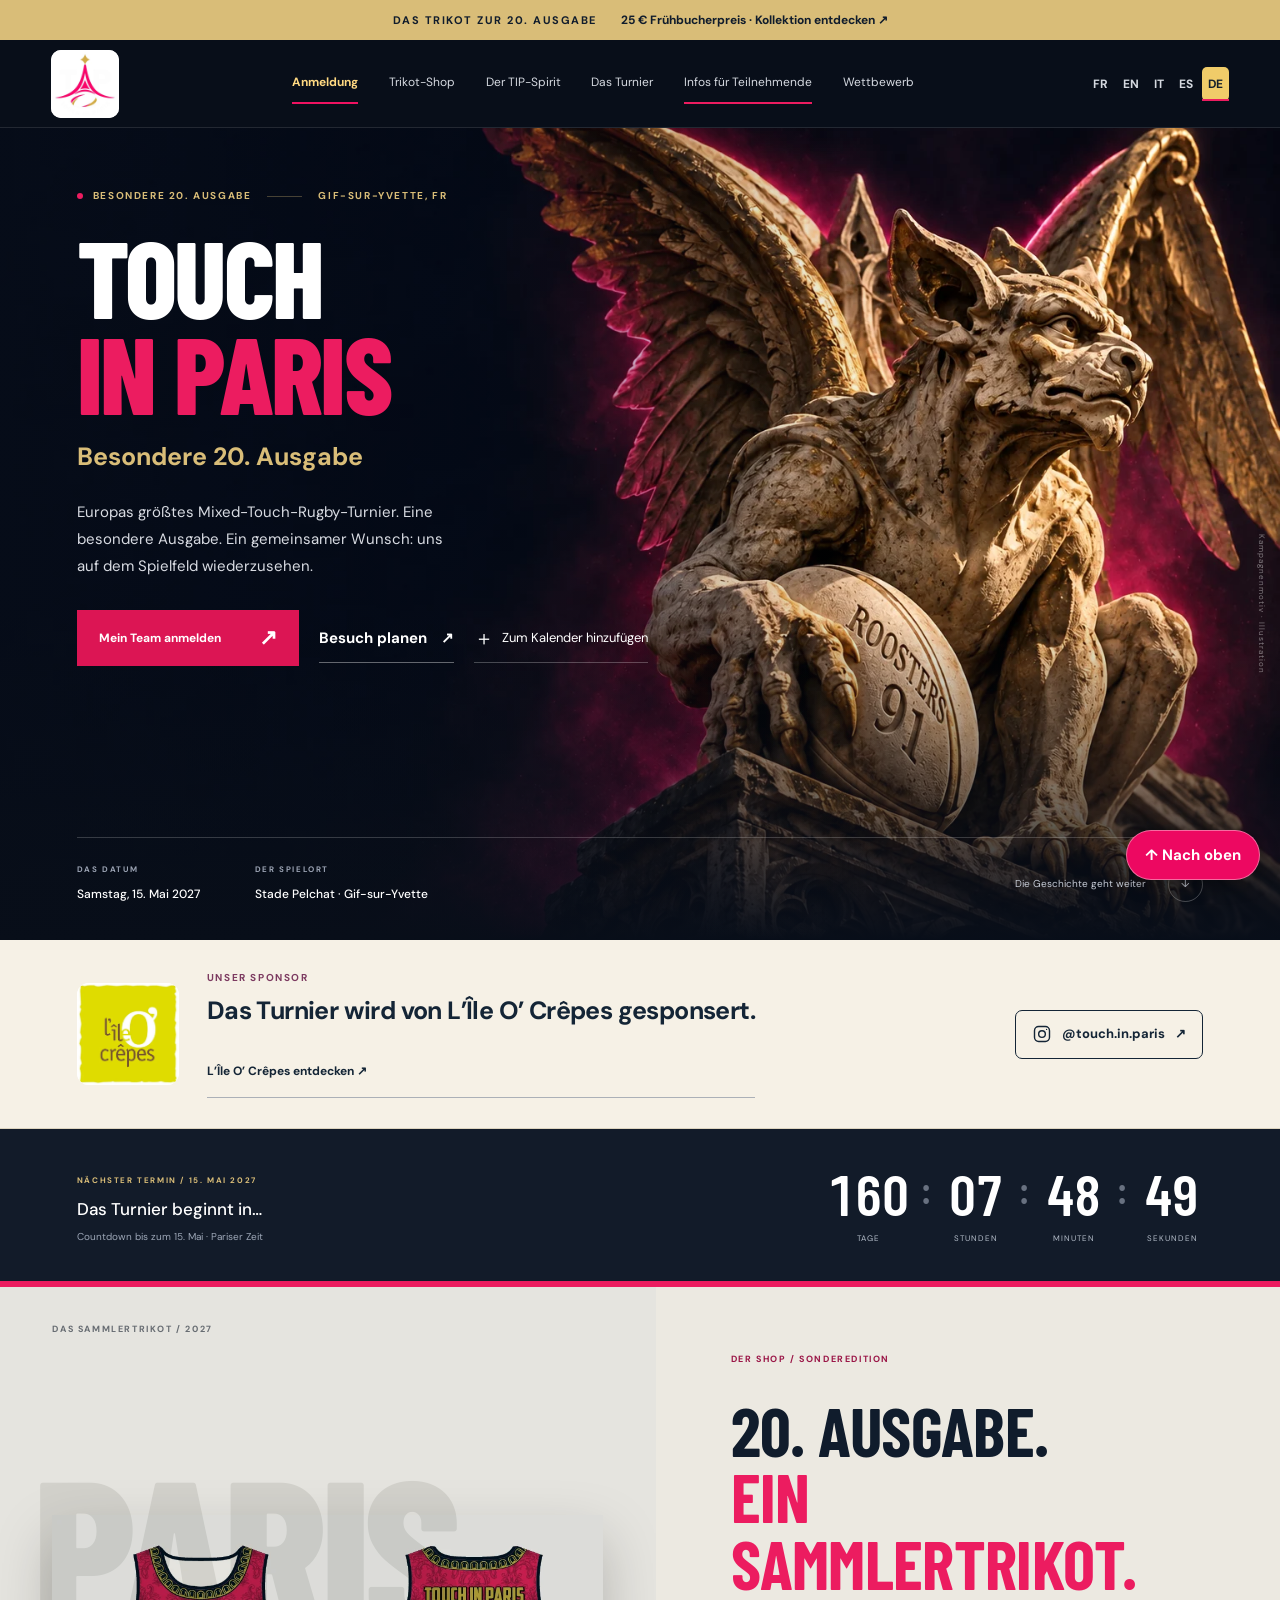
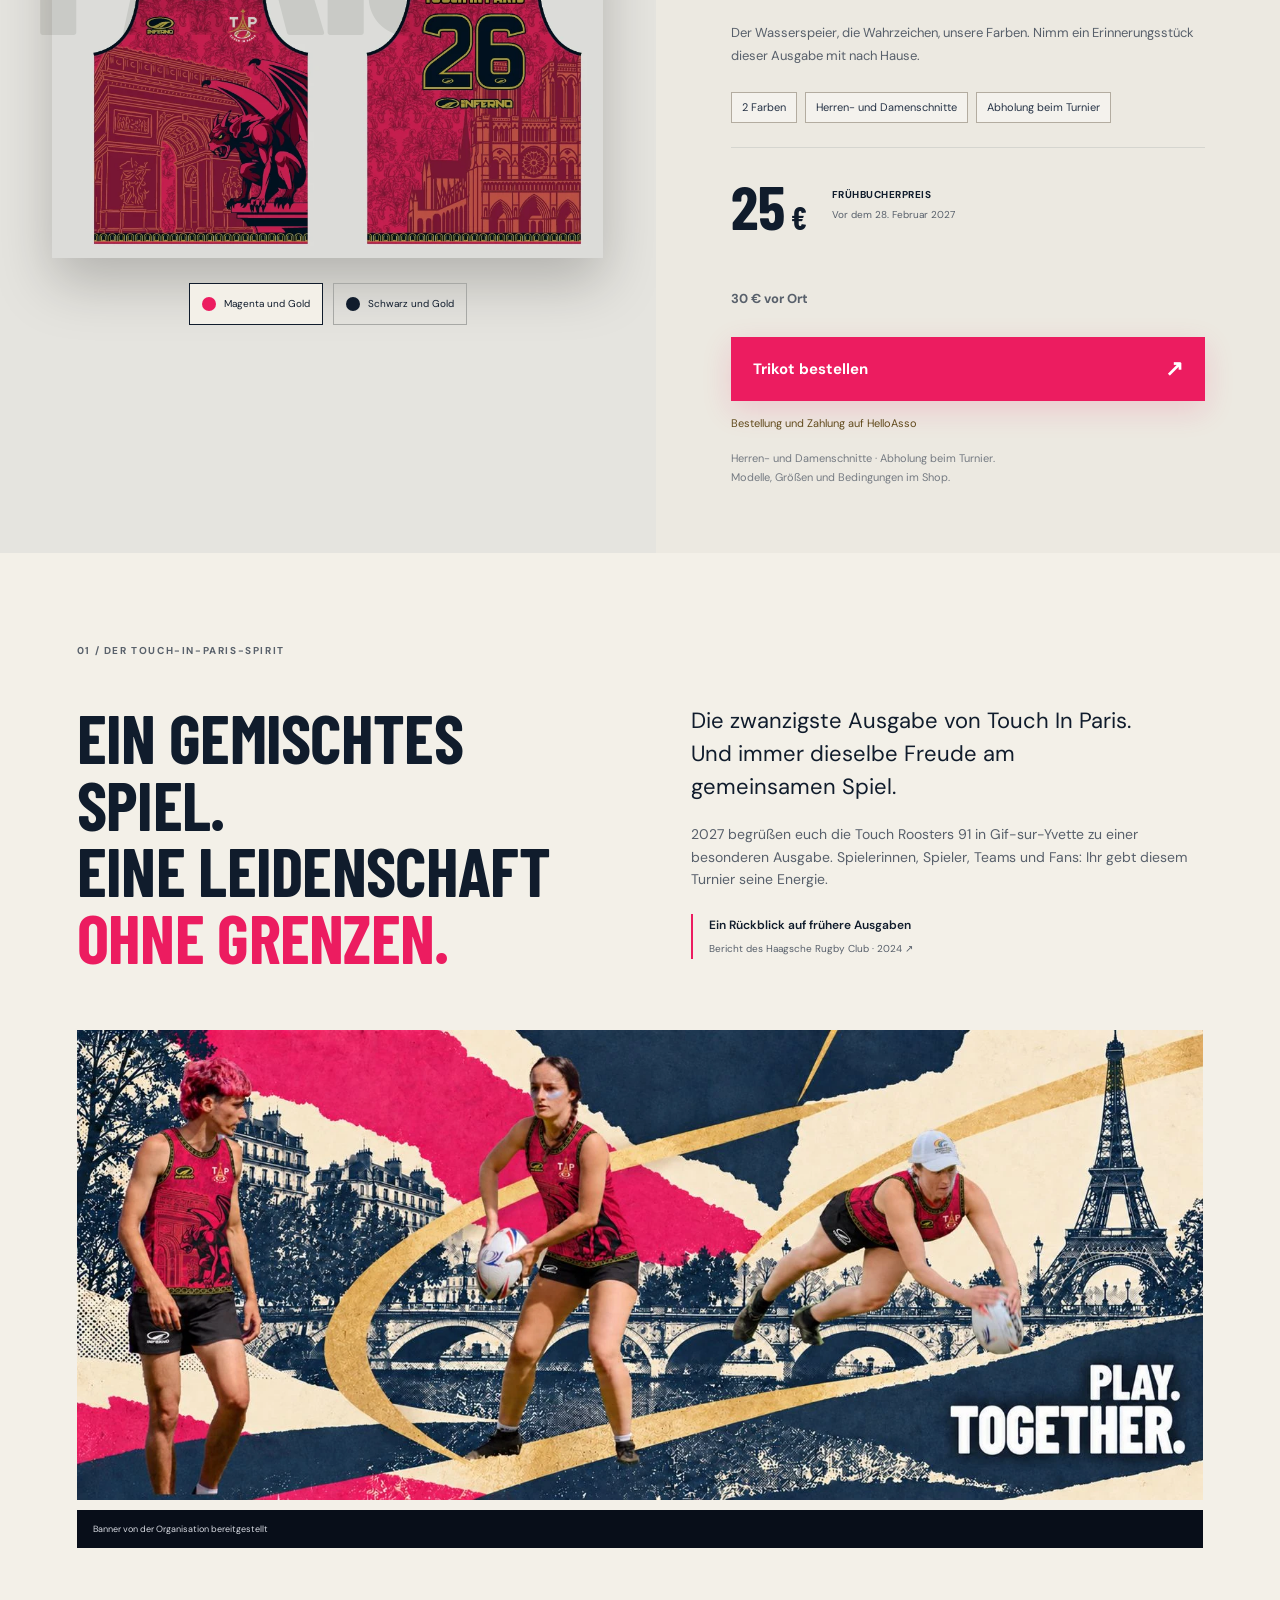
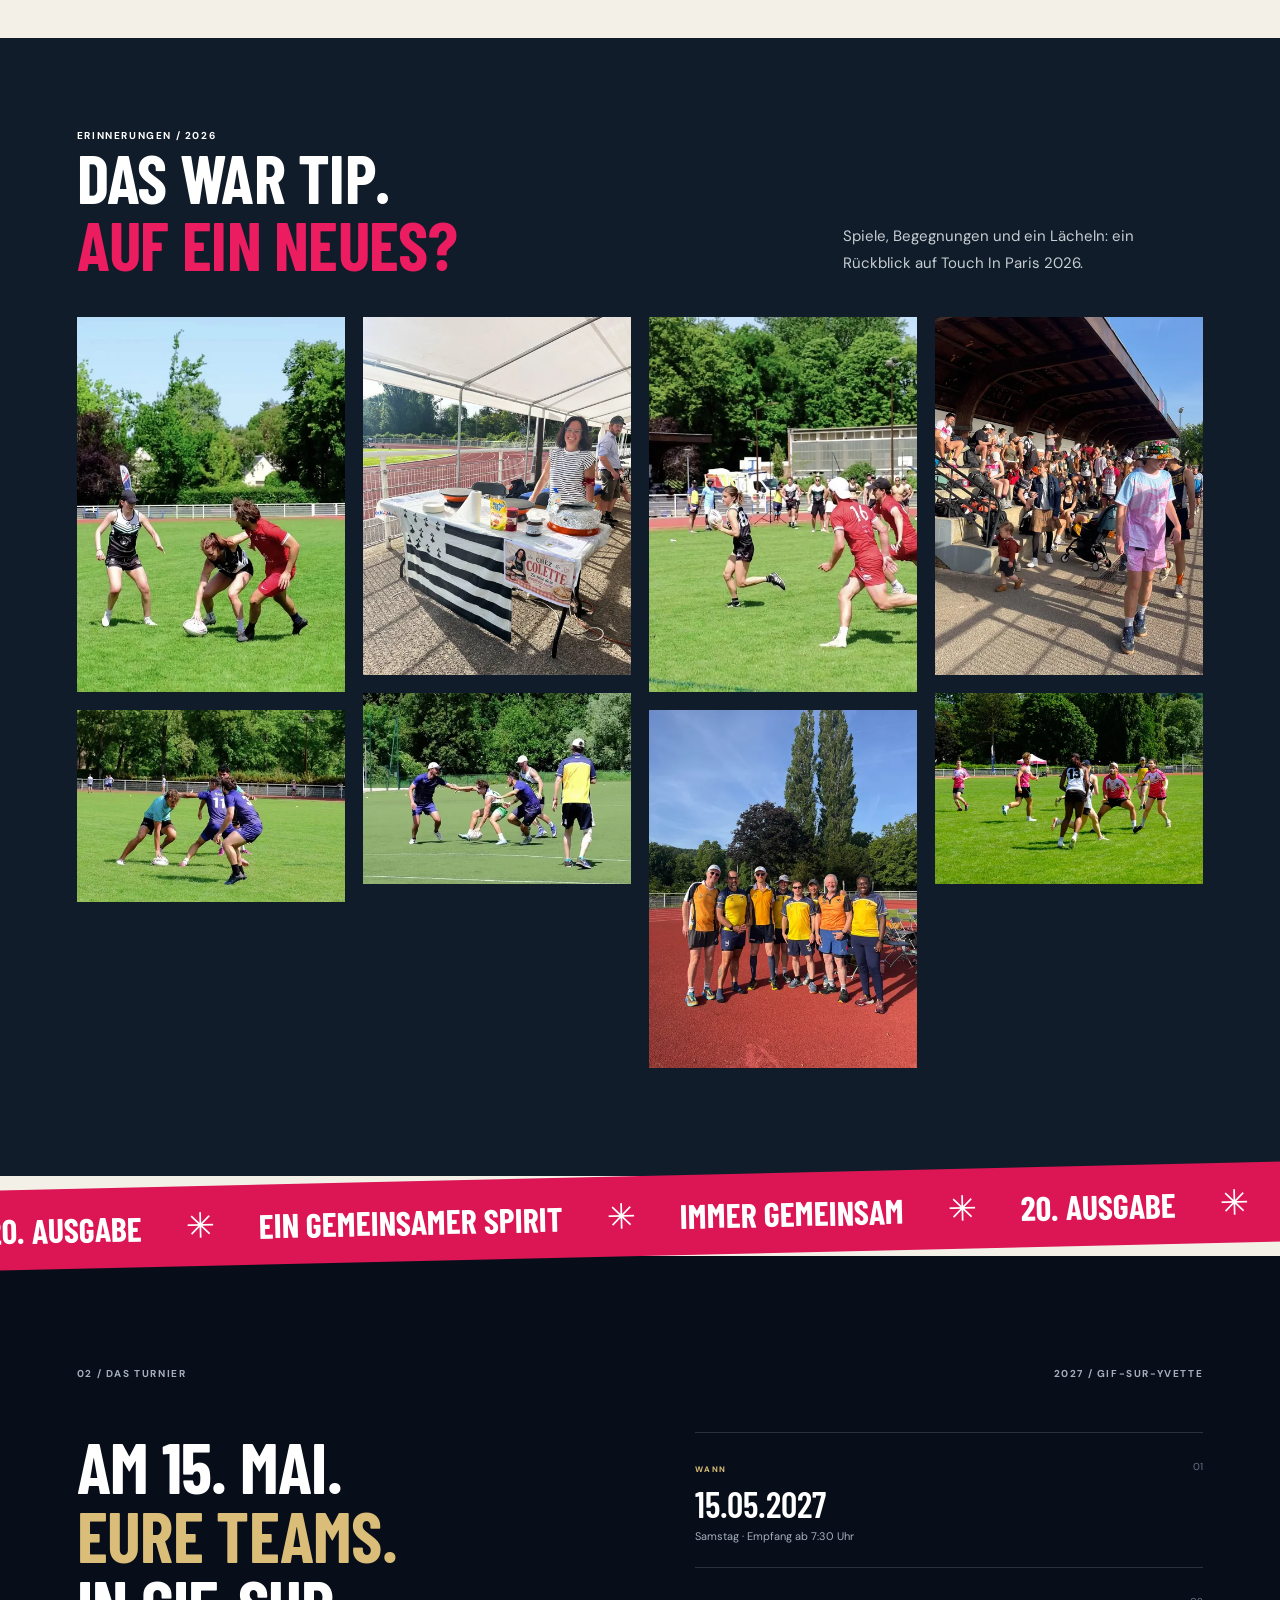
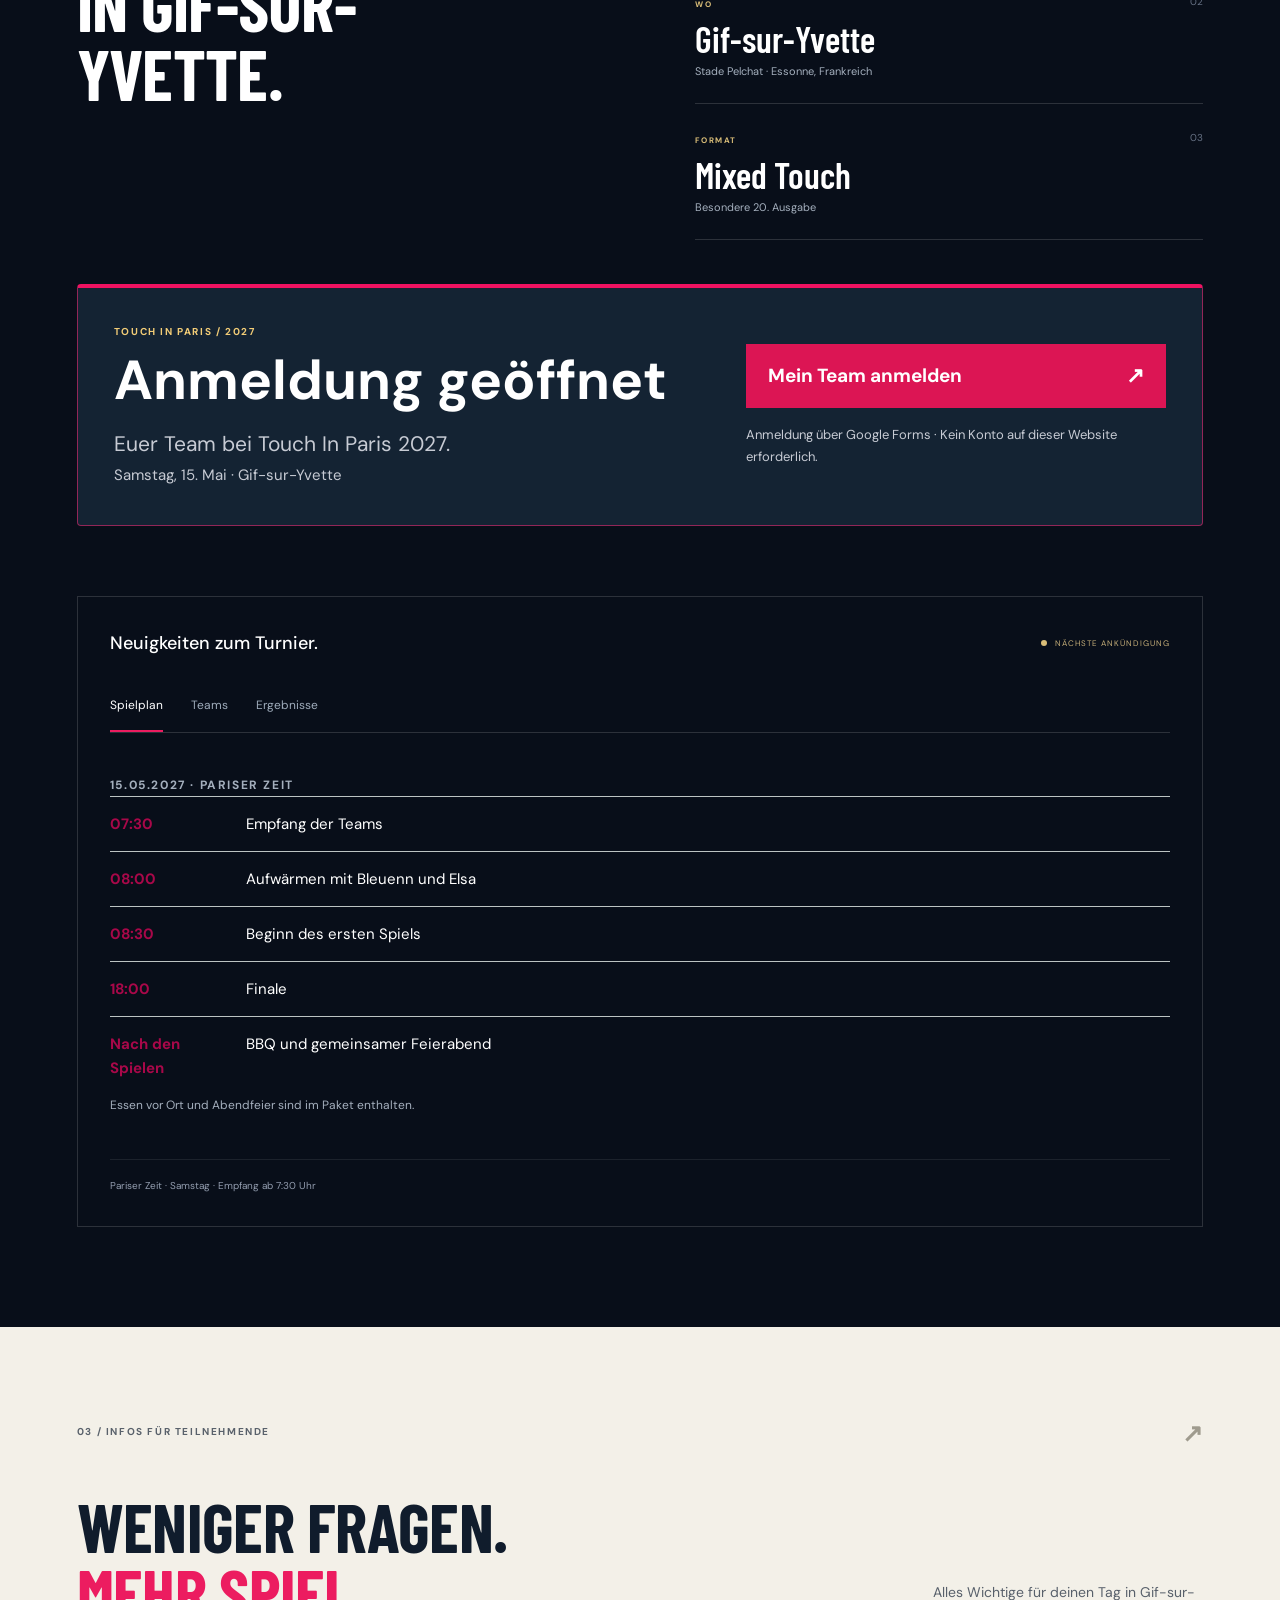
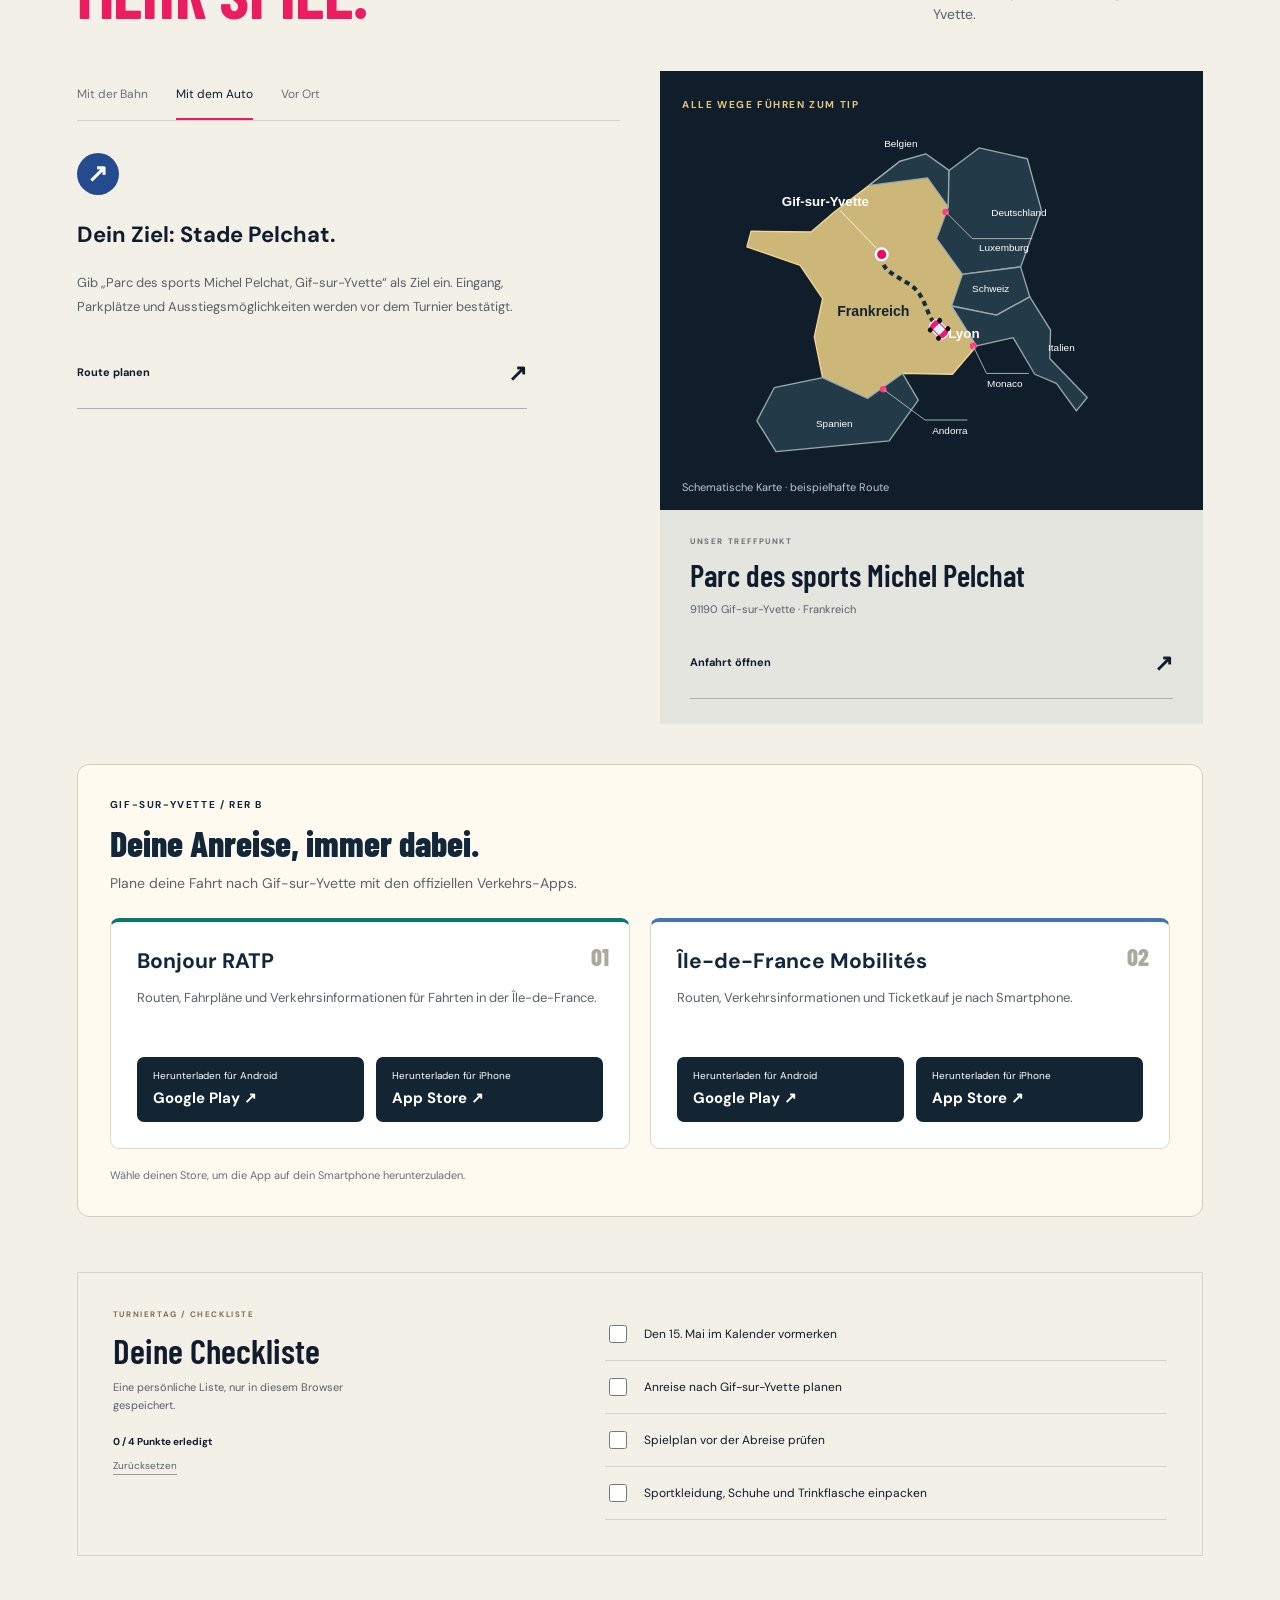
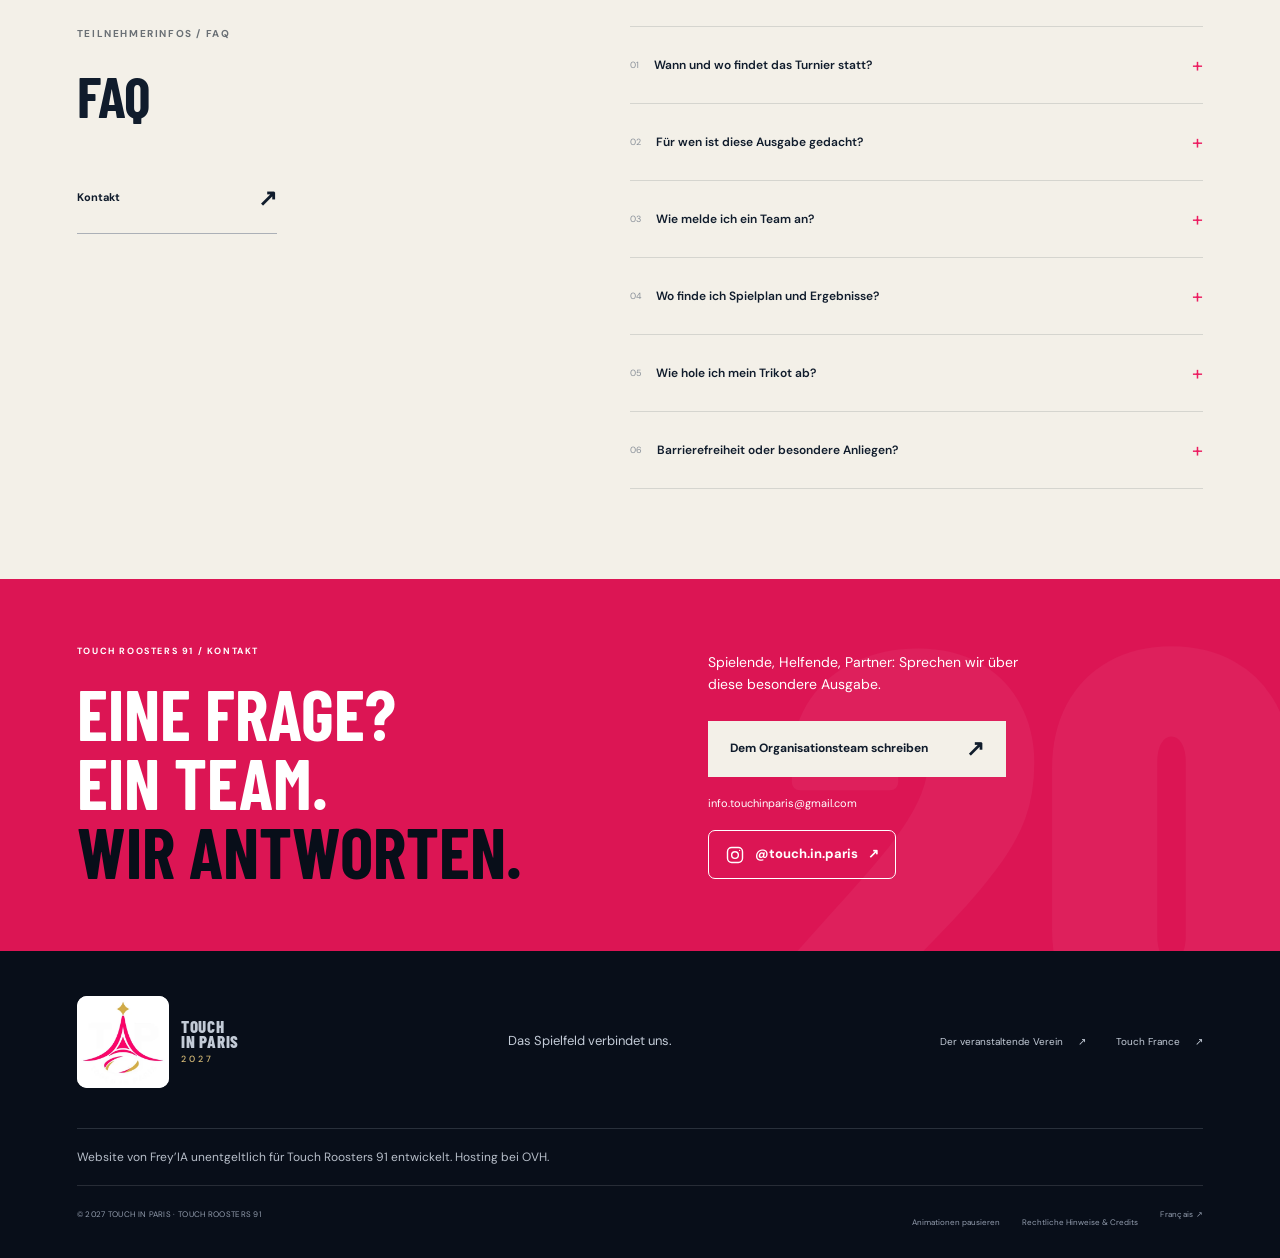
==== commit 68db7048: "Add files via upload Lien d'inscription" ====
--- a/de/index.html
+++ b/de/index.html
@@ -1,16 +1,15 @@
-<!doctype html><html lang="de"><head><meta charset="utf-8"><meta name="viewport" content="width=device-width,initial-scale=1"><title>Touch In Paris 2027 — Die 20. Gemeinsam.</title><meta name="description" content="Die 20. Ausgabe von Touch In Paris. Mixed-Touch-Rugby am Samstag, 15. Mai 2027 im Stade Pelchat, Gif-sur-Yvette, Frankreich. Plane deinen Besuch."><meta name="theme-color" content="#080e19"><link rel="icon" href="/assets/favicon.443a316e2661.svg"><link rel="canonical" href="https://touchinparis.touchroosters91.com/de/"><link rel="alternate" hreflang="fr" href="https://touchinparis.touchroosters91.com/fr/"><link rel="alternate" hreflang="en" href="https://touchinparis.touchroosters91.com/en/"><link rel="alternate" hreflang="it" href="https://touchinparis.touchroosters91.com/it/"><link rel="alternate" hreflang="es" href="https://touchinparis.touchroosters91.com/es/"><link rel="alternate" hreflang="de" href="https://touchinparis.touchroosters91.com/de/"><link rel="alternate" hreflang="x-default" href="https://touchinparis.touchroosters91.com/fr/"><meta property="og:title" content="Touch In Paris 2027 — Die 20. Gemeinsam."><meta property="og:description" content="Die 20. Ausgabe von Touch In Paris. Mixed-Touch-Rugby am Samstag, 15. Mai 2027 im Stade Pelchat, Gif-sur-Yvette, Frankreich. Plane deinen Besuch."><meta property="og:image" content="https://touchinparis.touchroosters91.com/assets/hero-roosters-1536.bbb9d76f201a.webp"><meta property="og:type" content="website"><meta property="og:url" content="https://touchinparis.touchroosters91.com/de/"><link rel="stylesheet" href="/style.7a3e18dad815.css"><script type="application/ld+json">{"@context":"https://schema.org","@type":"SportsEvent","name":"Touch In Paris 2027 — Besondere 20. Ausgabe","startDate":"2027-05-15T07:30:00+02:00","eventStatus":"https://schema.org/EventScheduled","eventAttendanceMode":"https://schema.org/OfflineEventAttendanceMode","sport":"Touch rugby","location":{"@type":"Place","name":"Stade Pelchat","address":{"@type":"PostalAddress","addressLocality":"Gif-sur-Yvette","postalCode":"91190","addressCountry":"FR"}},"organizer":{"@type":"Organization","name":"Touch Roosters 91","url":"https://www.touchrugby91.com/"},"image":"https://touchinparis.touchroosters91.com/assets/hero-roosters-1536.bbb9d76f201a.webp","description":"Die 20. Ausgabe von Touch In Paris. Mixed-Touch-Rugby am Samstag, 15. Mai 2027 im Stade Pelchat, Gif-sur-Yvette, Frankreich. Plane deinen Besuch.","url":"https://touchinparis.touchroosters91.com/de/"}</script></head><body id="top">
-<a class="shop-announcement" href="#collector"><span>DAS TRIKOT ZUR 20. AUSGABE</span><strong>25 € Frühbucherpreis · Kollektion entdecken ↗</strong></a><a class="skip" href="#main">Zum Inhalt</a><header class="header"><a class="brand" href="/de/" aria-label="Touch In Paris"><img class="tip-logo" src="/assets/tip-logo-optimized.e0677d0e77f4.webp" alt="Touch In Paris" width="1254" height="1254"><span class="brand-name">TOUCH<br>IN PARIS<span class="brand-year">2027</span></span></a><button class="menu-toggle" aria-expanded="false" aria-controls="navigation" aria-label="Menü öffnen"><span></span><span></span></button><nav id="navigation" aria-label="Hauptnavigation"><a href="#collector">Trikot-Shop</a><a href="#spirit">Der TIP-Spirit</a><a href="#event">Das Turnier</a><a href="#guide">Infos für Teilnehmende</a><a href="/competition/?lang=de">Wettbewerb</a></nav><div class="header-end"><nav class="language-links" aria-label="Sprache"><a href="/fr/" lang="fr" hreflang="fr" >FR</a><a href="/en/" lang="en" hreflang="en" >EN</a><a href="/it/" lang="it" hreflang="it" >IT</a><a href="/es/" lang="es" hreflang="es" >ES</a><a href="/de/" lang="de" hreflang="de" aria-current="page">DE</a></nav></div></header>
-<main id="main"><section class="hero" aria-labelledby="hero-title"><img class="hero-art" src="/assets/hero-roosters-1536.bbb9d76f201a.webp" srcset="/assets/hero-roosters-768.531aa483f2ea.webp 768w, /assets/hero-roosters-1152.deb929ac3925.webp 1152w, /assets/hero-roosters-1536.bbb9d76f201a.webp 1536w" sizes="(max-width:600px) 150vw, 100vw" width="1536" height="1024" alt="" fetchpriority="high"><div class="hero-shade"></div><div class="hero-content"><p class="overline"><span class="dot"></span> Besondere 20. Ausgabe <span class="edition-rule"></span> GIF-SUR-YVETTE, FR</p><h1 id="hero-title">TOUCH<br><em>IN PARIS</em></h1><p class="hero-edition">Besondere 20. Ausgabe</p><p class="hero-intro">Europas größtes Mixed-Touch-Rugby-Turnier. Eine besondere Ausgabe. Ein gemeinsamer Wunsch: uns auf dem Spielfeld wiederzusehen.</p><div class="hero-actions"><a class="button pink" href="#guide">Besuch planen<span aria-hidden="true">↗</span></a><a class="calendar-link" href="/tip-2027-de.ics" download><span aria-hidden="true">＋</span>Zum Kalender hinzufügen</a></div></div><div class="hero-bottom"><div><span class="tiny">DAS DATUM</span><strong>Samstag, 15. Mai 2027</strong></div><div><span class="tiny">DER SPIELORT</span><strong>Stade Pelchat · Gif-sur-Yvette</strong></div><a href="#spirit" class="scroll-cue">Die Geschichte geht weiter<span>↓</span></a></div><span class="art-credit">Kampagnenmotiv · Illustration</span></section>
+<!doctype html><html lang="de"><head><meta charset="utf-8"><meta name="viewport" content="width=device-width,initial-scale=1"><title>Touch In Paris 2027 — Die 20. Gemeinsam.</title><meta name="description" content="Die 20. Ausgabe von Touch In Paris. Mixed-Touch-Rugby am Samstag, 15. Mai 2027 im Stade Pelchat, Gif-sur-Yvette, Frankreich. Plane deinen Besuch."><meta name="theme-color" content="#080e19"><link rel="icon" href="/assets/favicon.443a316e2661.svg"><link rel="canonical" href="https://touchinparis.touchroosters91.com/de/"><link rel="alternate" hreflang="fr" href="https://touchinparis.touchroosters91.com/fr/"><link rel="alternate" hreflang="en" href="https://touchinparis.touchroosters91.com/en/"><link rel="alternate" hreflang="it" href="https://touchinparis.touchroosters91.com/it/"><link rel="alternate" hreflang="es" href="https://touchinparis.touchroosters91.com/es/"><link rel="alternate" hreflang="de" href="https://touchinparis.touchroosters91.com/de/"><link rel="alternate" hreflang="x-default" href="https://touchinparis.touchroosters91.com/fr/"><meta property="og:title" content="Touch In Paris 2027 — Die 20. Gemeinsam."><meta property="og:description" content="Die 20. Ausgabe von Touch In Paris. Mixed-Touch-Rugby am Samstag, 15. Mai 2027 im Stade Pelchat, Gif-sur-Yvette, Frankreich. Plane deinen Besuch."><meta property="og:image" content="https://touchinparis.touchroosters91.com/assets/hero-roosters-1536.bbb9d76f201a.webp"><meta property="og:type" content="website"><meta property="og:url" content="https://touchinparis.touchroosters91.com/de/"><link rel="stylesheet" href="/style.79e96cde1c10.css"><script type="application/ld+json">{"@context":"https://schema.org","@type":"SportsEvent","name":"Touch In Paris 2027 — Besondere 20. Ausgabe","startDate":"2027-05-15T07:30:00+02:00","eventStatus":"https://schema.org/EventScheduled","eventAttendanceMode":"https://schema.org/OfflineEventAttendanceMode","sport":"Touch rugby","location":{"@type":"Place","name":"Stade Pelchat","address":{"@type":"PostalAddress","addressLocality":"Gif-sur-Yvette","postalCode":"91190","addressCountry":"FR"}},"organizer":{"@type":"Organization","name":"Touch Roosters 91","url":"https://www.touchrugby91.com/"},"image":"https://touchinparis.touchroosters91.com/assets/hero-roosters-1536.bbb9d76f201a.webp","description":"Die 20. Ausgabe von Touch In Paris. Mixed-Touch-Rugby am Samstag, 15. Mai 2027 im Stade Pelchat, Gif-sur-Yvette, Frankreich. Plane deinen Besuch.","url":"https://touchinparis.touchroosters91.com/de/"}</script></head><body id="top">
+<a class="shop-announcement" href="#collector"><span>DAS TRIKOT ZUR 20. AUSGABE</span><strong>25 € Frühbucherpreis · Kollektion entdecken ↗</strong></a><a class="skip" href="#main">Zum Inhalt</a><header class="header"><a class="brand" href="/de/" aria-label="Touch In Paris"><img class="tip-logo" src="/assets/tip-logo-optimized.e0677d0e77f4.webp" alt="Touch In Paris" width="1254" height="1254"><span class="brand-name">TOUCH<br>IN PARIS<span class="brand-year">2027</span></span></a><button class="menu-toggle" aria-expanded="false" aria-controls="navigation" aria-label="Menü öffnen"><span></span><span></span></button><nav id="navigation" aria-label="Hauptnavigation"><a class="nav-registration" href="#inscriptions">Anmeldung</a><a href="#collector">Trikot-Shop</a><a href="#spirit">Der TIP-Spirit</a><a href="#event">Das Turnier</a><a href="#guide">Infos für Teilnehmende</a><a href="/competition/?lang=de">Wettbewerb</a></nav><div class="header-end"><nav class="language-links" aria-label="Sprache"><a href="/fr/" lang="fr" hreflang="fr" >FR</a><a href="/en/" lang="en" hreflang="en" >EN</a><a href="/it/" lang="it" hreflang="it" >IT</a><a href="/es/" lang="es" hreflang="es" >ES</a><a href="/de/" lang="de" hreflang="de" aria-current="page">DE</a></nav></div></header>
+<main id="main"><section class="hero" aria-labelledby="hero-title"><img class="hero-art" src="/assets/hero-roosters-1536.bbb9d76f201a.webp" srcset="/assets/hero-roosters-768.531aa483f2ea.webp 768w, /assets/hero-roosters-1152.deb929ac3925.webp 1152w, /assets/hero-roosters-1536.bbb9d76f201a.webp 1536w" sizes="(max-width:600px) 150vw, 100vw" width="1536" height="1024" alt="" fetchpriority="high"><div class="hero-shade"></div><div class="hero-content"><p class="overline"><span class="dot"></span> Besondere 20. Ausgabe <span class="edition-rule"></span> GIF-SUR-YVETTE, FR</p><h1 id="hero-title">TOUCH<br><em>IN PARIS</em></h1><p class="hero-edition">Besondere 20. Ausgabe</p><p class="hero-intro">Europas größtes Mixed-Touch-Rugby-Turnier. Eine besondere Ausgabe. Ein gemeinsamer Wunsch: uns auf dem Spielfeld wiederzusehen.</p><div class="hero-actions"><a class="button pink registration-hero" href="https://forms.gle/b6BH2EF2GSboThge6" target="_blank" rel="noopener noreferrer">Mein Team anmelden<span aria-hidden="true">↗</span></a><a class="visit-link" href="#guide">Besuch planen<span aria-hidden="true">↗</span></a><a class="calendar-link" href="/tip-2027-de.ics" download><span aria-hidden="true">＋</span>Zum Kalender hinzufügen</a></div></div><div class="hero-bottom"><div><span class="tiny">DAS DATUM</span><strong>Samstag, 15. Mai 2027</strong></div><div><span class="tiny">DER SPIELORT</span><strong>Stade Pelchat · Gif-sur-Yvette</strong></div><a href="#spirit" class="scroll-cue">Die Geschichte geht weiter<span>↓</span></a></div><span class="art-credit">Kampagnenmotiv · Illustration</span></section>
 <section class="sponsor-band" aria-label="UNSER SPONSOR"><a class="sponsor-logo" href="https://www.ileocrepes.com/" target="_blank" rel="noopener noreferrer"><img src="/assets/ileo-crepes-optimized.076aefcd7d83.webp" width="447" height="447" alt="L’Île O’ Crêpes" loading="lazy"></a><div><p class="overline">UNSER SPONSOR</p><h2>Das Turnier wird von L’Île O’ Crêpes gesponsert.</h2><a class="text-link" href="https://www.ileocrepes.com/" target="_blank" rel="noopener noreferrer">L’Île O’ Crêpes entdecken ↗</a></div><a class="instagram-link" href="https://www.instagram.com/touch.in.paris/" aria-label="Dem Turnier auf Instagram folgen · @touch.in.paris" target="_blank" rel="noopener noreferrer"><svg viewBox="0 0 24 24" width="20" height="20" fill="none" stroke="currentColor" stroke-width="1.7" aria-hidden="true"><rect x="3" y="3" width="18" height="18" rx="5"/><circle cx="12" cy="12" r="4"/><circle cx="17.5" cy="6.5" r=".8" fill="currentColor" stroke="none"/></svg><span>@touch.in.paris</span><span aria-hidden="true">↗</span></a></section>
 <section class="countdown-bar" aria-label="Countdown"><div><span class="overline">NÄCHSTER TERMIN / 15. MAI 2027</span><h2>Das Turnier beginnt in…</h2><p>Countdown bis zum 15. Mai · Pariser Zeit</p></div><div class="countdown" role="timer" aria-label="Countdown bis zum 15. Mai · Pariser Zeit" data-day="Heute ist Turniertag." data-ended="Danke für diese 20. Ausgabe."><div><strong data-count="0">--</strong><span>Tage</span></div><div><strong data-count="1">--</strong><span>Stunden</span></div><div><strong data-count="2">--</strong><span>Minuten</span></div><div><strong data-count="3">--</strong><span>Sekunden</span></div></div></section>
 <section id="collector" class="collector"><div class="jersey-stage"><span class="overline">DAS SAMMLERTRIKOT / 2027</span><span class="jersey-backdrop" aria-hidden="true">PARIS</span><img id="jersey" src="/assets/maillot-magenta.017dafd25935.webp" width="906" height="564" loading="eager" alt="Sammlertrikot, Vorder- und Rückansicht — Magenta und Gold"><div class="color-controls" role="group" aria-label="Farbe"><button type="button" data-color="magenta" data-alt="Sammlertrikot, Vorder- und Rückansicht — Magenta und Gold" aria-pressed="true"><span class="swatch magenta"></span>Magenta und Gold</button><button type="button" data-color="noir" data-alt="Sammlertrikot, Vorder- und Rückansicht — Schwarz und Gold" aria-pressed="false"><span class="swatch black"></span>Schwarz und Gold</button></div></div><div class="collector-copy"><p class="overline">DER SHOP / SONDEREDITION</p><h2 class="display">20. Ausgabe.<br><em>Ein Sammlertrikot.</em></h2><p>Der Wasserspeier, die Wahrzeichen, unsere Farben. Nimm ein Erinnerungsstück dieser Ausgabe mit nach Hause.</p><div class="shop-details"><span>2 Farben</span><span>Herren- und Damenschnitte</span><span>Abholung beim Turnier</span></div><div class="price-row"><strong>25<span> €</span></strong><span>Frühbucherpreis<small>Vor dem 28. Februar 2027</small></span></div><p class="onsite-price"><strong>30 € vor Ort</strong></p><a class="button pink" href="https://www.helloasso.com/associations/touch-roosters-91/boutiques/maillot-collector-touch-in-paris-2027" target="_blank" rel="noopener noreferrer">Trikot bestellen<span aria-hidden="true">↗</span></a><p class="shop-payment">Bestellung und Zahlung auf HelloAsso</p><p class="shop-note">Herren- und Damenschnitte · Abholung beim Turnier.<br>Modelle, Größen und Bedingungen im Shop.</p></div></section>
 <section id="spirit" class="story section"><div class="section-top"><p class="overline">01 / DER TOUCH-IN-PARIS-SPIRIT</p></div><div class="story-grid"><h2 class="display reveal">Ein gemischtes Spiel.<br>Eine Leidenschaft<br><em>ohne Grenzen.</em></h2><div class="story-copy reveal"><p class="lead">Die zwanzigste Ausgabe von Touch In Paris. Und immer dieselbe Freude am gemeinsamen Spiel.</p><p>2027 begrüßen euch die Touch Roosters 91 in Gif-sur-Yvette zu einer besonderen Ausgabe. Spielerinnen, Spieler, Teams und Fans: Ihr gebt diesem Turnier seine Energie.</p><a class="archive-link" href="https://haagscherugbyclub.nl/touch-in-paris-tournament/" target="_blank" rel="noopener noreferrer">Ein Rückblick auf frühere Ausgaben<span>Bericht des Haagsche Rugby Club · 2024 ↗</span></a></div></div><figure class="action-art supplied-banner"><img src="/assets/tip-banner-optimized.d93a05a84044.webp" width="1600" height="667" loading="lazy" alt="Touch In Paris · Play. Together."><figcaption>Banner von der Organisation bereitgestellt</figcaption></figure></section>
 <section class="gallery-section section" id="memories" aria-labelledby="gallery-title"><p class="overline">ERINNERUNGEN / 2026</p><div class="gallery-heading"><h2 class="display" id="gallery-title">Das war TIP.<br><em>Auf ein Neues?</em></h2><p>Spiele, Begegnungen und ein Lächeln: ein Rückblick auf Touch In Paris 2026.</p></div><div class="gallery-grid"><button class="gallery-item" type="button" data-photo="/assets/tip-2026-1-full.be6c14c9a203.webp" aria-label="Foto vergrößern : Spielfortsetzung zwischen den Teams in Schwarz und Rot"><img src="/assets/tip-2026-1-thumb.27da6f30fa41.webp" width="871" height="1220" loading="lazy" decoding="async" alt="Spielfortsetzung zwischen den Teams in Schwarz und Rot"></button><button class="gallery-item" type="button" data-photo="/assets/tip-2026-2-full.707753f0a61d.webp" aria-label="Foto vergrößern : Spiel zwischen den Teams in Türkis und Violett"><img src="/assets/tip-2026-2-thumb.0b65741d89d2.webp" width="1080" height="771" loading="lazy" decoding="async" alt="Spiel zwischen den Teams in Türkis und Violett"></button><button class="gallery-item" type="button" data-photo="/assets/tip-2026-3-full.61b87af12d8f.webp" aria-label="Foto vergrößern : Der Crêpes-Stand Chez Colette"><img src="/assets/tip-2026-3-thumb.c9dd6c95f869.webp" width="3024" height="4032" loading="lazy" decoding="async" alt="Der Crêpes-Stand Chez Colette"></button><button class="gallery-item" type="button" data-photo="/assets/tip-2026-4-full.024a7588b396.webp" aria-label="Foto vergrößern : Spielszene unter den Augen des Schiedsrichters"><img src="/assets/tip-2026-4-thumb.6c13e8d6fe44.webp" width="1080" height="771" loading="lazy" decoding="async" alt="Spielszene unter den Augen des Schiedsrichters"></button><button class="gallery-item" type="button" data-photo="/assets/tip-2026-5-full.316afff2d353.webp" aria-label="Foto vergrößern : Lauf mit dem Ball gegen die Verteidigung in Rot"><img src="/assets/tip-2026-5-thumb.1da5578dc3a6.webp" width="930" height="1302" loading="lazy" decoding="async" alt="Lauf mit dem Ball gegen die Verteidigung in Rot"></button><button class="gallery-item" type="button" data-photo="/assets/tip-2026-6-full.b61a1e38ee6e.webp" aria-label="Foto vergrößern : Gruppenfoto der Schiedsrichter"><img src="/assets/tip-2026-6-thumb.d625b22ebf21.webp" width="3024" height="4032" loading="lazy" decoding="async" alt="Gruppenfoto der Schiedsrichter"></button><button class="gallery-item" type="button" data-photo="/assets/tip-2026-7-full.0c5992a3d41e.webp" aria-label="Foto vergrößern : Teilnehmende und Fans auf der Tribüne"><img src="/assets/tip-2026-7-thumb.96116f5623e6.webp" width="2509" height="3345" loading="lazy" decoding="async" alt="Teilnehmende und Fans auf der Tribüne"></button><button class="gallery-item" type="button" data-photo="/assets/tip-2026-8-full.5c7f2e64d362.webp" aria-label="Foto vergrößern : Mixed-Touch-Spiel zwischen den Teams in Rosa und Schwarz"><img src="/assets/tip-2026-8-thumb.35b058744903.webp" width="3738" height="2670" loading="lazy" decoding="async" alt="Mixed-Touch-Spiel zwischen den Teams in Rosa und Schwarz"></button></div></section><dialog class="photo-dialog" id="photo-viewer" aria-label="Touch In Paris 2026"><button type="button" class="photo-close" aria-label="Schließen">×</button><img alt=""><div class="photo-toolbar"><button type="button" class="photo-prev" aria-label="Vorheriges Foto">←</button><p class="photo-caption" aria-live="polite"></p><button type="button" class="photo-next" aria-label="Nächstes Foto">→</button></div></dialog>
-<div class="ticker" aria-hidden="true"><div><span>20 AUSGABEN</span><i>✳</i><span>EIN GEMEINSAMER SPIRIT</span><i>✳</i><span>IMMER GEMEINSAM</span><i>✳</i><span>20 AUSGABEN</span><i>✳</i><span>EIN GEMEINSAMER SPIRIT</span><i>✳</i><span>IMMER GEMEINSAM</span><i>✳</i></div></div>
-<section id="event" class="event-section section"><div class="section-top"><p class="overline">02 / DAS TURNIER</p><span class="overline">2027 / GIF-SUR-YVETTE</span></div><div class="event-layout"><h2 class="display reveal">AM 15. MAI.<br><em>EURE TEAMS.</em><br>IN GIF-SUR-YVETTE.</h2><div class="event-facts"><div class="fact reveal"><span class="tiny">WANN</span><h3>15.05.2027</h3><p>Samstag · Empfang ab 7:30 Uhr</p><span class="fact-index">01</span></div><div class="fact reveal"><span class="tiny">WO</span><h3>Gif-sur-Yvette</h3><p>Stade Pelchat · Essonne, Frankreich</p><span class="fact-index">02</span></div><div class="fact reveal"><span class="tiny">FORMAT</span><h3>Mixed Touch</h3><p>Besondere 20. Ausgabe</p><span class="fact-index">03</span></div></div></div><div class="competition reveal"><div class="competition-heading"><h3>Neuigkeiten zum Turnier.</h3><span class="status"><span class="dot"></span>NÄCHSTE ANKÜNDIGUNG</span></div><div class="tabs" role="tablist" aria-label="Das Turnier"><button role="tab" id="comp-tab-0" aria-controls="comp-panel-0" aria-selected="true" tabindex="0">Spielplan</button><button role="tab" id="comp-tab-1" aria-controls="comp-panel-1" aria-selected="false" tabindex="-1">Teams</button><button role="tab" id="comp-tab-2" aria-controls="comp-panel-2" aria-selected="false" tabindex="-1">Ergebnisse</button></div><div id="comp-panel-0" role="tabpanel" aria-labelledby="comp-tab-0" ><div class="day-programme"><p class="overline">15.05.2027 · Pariser Zeit</p><h3>Euer Tag vor Ort</h3><ol><li><strong>07:30</strong><span>Empfang der Teams</span></li><li><strong>08:00</strong><span>Aufwärmen mit Bleuenn und Elsa</span></li><li><strong>08:30</strong><span>Beginn des ersten Spiels</span></li><li><strong>18:00</strong><span>Finale</span></li><li><strong>Nach den Spielen</strong><span>BBQ und gemeinsamer Feierabend</span></li></ol><p class="meal-note">Essen vor Ort und Abendfeier sind im Paket enthalten.</p></div></div><div id="comp-panel-1" role="tabpanel" aria-labelledby="comp-tab-1" hidden><div><h4>Die Teams bereiten sich vor</h4><p>Die Liste der Teams für 2027 ist noch nicht veröffentlicht. Teilnehmende Vereine erscheinen hier nach ihrer Bekanntgabe.</p></div></div><div id="comp-panel-2" role="tabpanel" aria-labelledby="comp-tab-2" hidden><div><h4>Die Spiele stehen noch bevor</h4><p>Gruppen, Ergebnisse und Tabellen werden mit den Turnierinformationen veröffentlicht.</p></div></div><p class="competition-note">Pariser Zeit · Samstag · Empfang ab 7:30 Uhr</p></div></section>
-<section id="inscriptions" class="registration-band section" aria-labelledby="registration-title"><div><p class="overline">DEIN TEAM / AUSGABE 2027</p><h2 id="registration-title">Anmeldung öffnet bald</h2><p>Der Link zur Google-Forms-Anmeldung erscheint hier. Auf dieser Website ist kein Konto nötig.</p></div><span class="registration-status">LINK FOLGT</span></section>
+<div class="ticker" aria-hidden="true"><div><span>20. AUSGABE</span><i>✳</i><span>EIN GEMEINSAMER SPIRIT</span><i>✳</i><span>IMMER GEMEINSAM</span><i>✳</i><span>20. AUSGABE</span><i>✳</i><span>EIN GEMEINSAMER SPIRIT</span><i>✳</i><span>IMMER GEMEINSAM</span><i>✳</i></div></div>
+<section id="event" class="event-section section"><div class="section-top"><p class="overline">02 / DAS TURNIER</p><span class="overline">2027 / GIF-SUR-YVETTE</span></div><div class="event-layout"><h2 class="display reveal">AM 15. MAI.<br><em>EURE TEAMS.</em><br>IN GIF-SUR-YVETTE.</h2><div class="event-facts"><div class="fact reveal"><span class="tiny">WANN</span><h3>15.05.2027</h3><p>Samstag · Empfang ab 7:30 Uhr</p><span class="fact-index">01</span></div><div class="fact reveal"><span class="tiny">WO</span><h3>Gif-sur-Yvette</h3><p>Stade Pelchat · Essonne, Frankreich</p><span class="fact-index">02</span></div><div class="fact reveal"><span class="tiny">FORMAT</span><h3>Mixed Touch</h3><p>Besondere 20. Ausgabe</p><span class="fact-index">03</span></div></div></div><section id="inscriptions" class="registration-band section registration-open" aria-labelledby="registration-title"><div><p class="overline">TOUCH IN PARIS / 2027</p><h2 id="registration-title">Anmeldung geöffnet</h2><p class="registration-intro">Euer Team bei Touch In Paris 2027.</p><p>Samstag, 15. Mai · Gif-sur-Yvette</p></div><div class="registration-action"><a class="button pink" href="https://forms.gle/b6BH2EF2GSboThge6" target="_blank" rel="noopener noreferrer">Mein Team anmelden<span aria-hidden="true">↗</span></a><p>Anmeldung über Google Forms · Kein Konto auf dieser Website erforderlich.</p></div></section><div class="competition reveal"><div class="competition-heading"><h3>Neuigkeiten zum Turnier.</h3><span class="status"><span class="dot"></span>NÄCHSTE ANKÜNDIGUNG</span></div><div class="tabs" role="tablist" aria-label="Das Turnier"><button role="tab" id="comp-tab-0" aria-controls="comp-panel-0" aria-selected="true" tabindex="0">Spielplan</button><button role="tab" id="comp-tab-1" aria-controls="comp-panel-1" aria-selected="false" tabindex="-1">Teams</button><button role="tab" id="comp-tab-2" aria-controls="comp-panel-2" aria-selected="false" tabindex="-1">Ergebnisse</button></div><div id="comp-panel-0" role="tabpanel" aria-labelledby="comp-tab-0" ><div class="day-programme"><p class="overline">15.05.2027 · Pariser Zeit</p><h3>Euer Tag vor Ort</h3><ol><li><strong>07:30</strong><span>Empfang der Teams</span></li><li><strong>08:00</strong><span>Aufwärmen mit Bleuenn und Elsa</span></li><li><strong>08:30</strong><span>Beginn des ersten Spiels</span></li><li><strong>18:00</strong><span>Finale</span></li><li><strong>Nach den Spielen</strong><span>BBQ und gemeinsamer Feierabend</span></li></ol><p class="meal-note">Essen vor Ort und Abendfeier sind im Paket enthalten.</p></div></div><div id="comp-panel-1" role="tabpanel" aria-labelledby="comp-tab-1" hidden><div><h4>Die Teams bereiten sich vor</h4><p>Die Liste der Teams für 2027 ist noch nicht veröffentlicht. Teilnehmende Vereine erscheinen hier nach ihrer Bekanntgabe.</p></div></div><div id="comp-panel-2" role="tabpanel" aria-labelledby="comp-tab-2" hidden><div><h4>Die Spiele stehen noch bevor</h4><p>Gruppen, Ergebnisse und Tabellen werden mit den Turnierinformationen veröffentlicht.</p></div></div><p class="competition-note">Pariser Zeit · Samstag · Empfang ab 7:30 Uhr</p></div></section>
 <section id="guide" class="guide section"><div class="section-top"><p class="overline">03 / INFOS FÜR TEILNEHMENDE</p><span class="index-mark">↗</span></div><div class="guide-heading"><h2 class="display reveal">Weniger Fragen.<br><em>Mehr Spiel.</em></h2><p>Alles Wichtige für deinen Tag in Gif-sur-Yvette.</p></div><div class="guide-grid"><div class="travel"><div class="tabs" role="tablist" aria-label="Anreise und Ankunft"><button role="tab" id="travel-tab-0" aria-controls="travel-panel-0 travel-visual-0" aria-selected="false" tabindex="-1">Mit der Bahn</button><button role="tab" id="travel-tab-1" aria-controls="travel-panel-1 travel-visual-1" aria-selected="true" tabindex="0">Mit dem Auto</button><button role="tab" id="travel-tab-2" aria-controls="travel-panel-2 travel-visual-2" aria-selected="false" tabindex="-1">Vor Ort</button></div><div id="travel-panel-0" class="travel-panel" role="tabpanel" aria-labelledby="travel-tab-0" hidden><span class="route-icon" aria-hidden="true">B</span><h3>Die RER B bringt dich zum Spielort.</h3><p>Nimm die RER B Richtung Saint-Rémy-lès-Chevreuse bis Gif-sur-Yvette. Prüfe vor der Fahrt die Fahrpläne und Bauarbeiten. Den Turniereingang bestätigt die Organisation.</p><a class="text-link" href="https://www.google.com/maps/search/?api=1&query=Parc+des+sports+Michel+Pelchat+Gif-sur-Yvette" target="_blank" rel="noopener noreferrer">Google Maps<span aria-hidden="true">↗</span></a></div><div id="travel-panel-1" class="travel-panel" role="tabpanel" aria-labelledby="travel-tab-1" ><span class="route-icon" aria-hidden="true">↗</span><h3>Dein Ziel: Stade Pelchat.</h3><p>Gib „Parc des sports Michel Pelchat, Gif-sur-Yvette“ als Ziel ein. Eingang, Parkplätze und Ausstiegsmöglichkeiten werden vor dem Turnier bestätigt.</p><a class="text-link" href="https://www.google.com/maps/search/?api=1&query=Parc+des+sports+Michel+Pelchat+Gif-sur-Yvette" target="_blank" rel="noopener noreferrer">Route planen<span aria-hidden="true">↗</span></a></div><div id="travel-panel-2" class="travel-panel" role="tabpanel" aria-labelledby="travel-tab-2" hidden><span class="route-icon" aria-hidden="true">◎</span><h3>Euer Tag vor Ort</h3><p>Essen vor Ort und Abendfeier sind im Paket enthalten.</p><a class="text-link" href="mailto:info.touchinparis@gmail.com">Organisation kontaktieren<span aria-hidden="true">↗</span></a></div></div><div class="venue-card"><div id="travel-visual-0" hidden role="tabpanel" aria-labelledby="travel-tab-0"><div class="route-map" aria-hidden="true"><svg viewBox="0 0 600 300" fill="none"><path class="map-grid" d="M0 70H600M0 150H600M0 230H600M100 0V300M200 0V300M300 0V300M400 0V300M500 0V300"/><path class="map-river" d="M600 50C420 170 450 30 300 80S210 280 0 250"/><path class="map-route" d="M425 65L350 65L350 145L245 145L245 230L165 230"/><circle cx="425" cy="65" r="7"/><circle cx="165" cy="230" r="10"/><text x="445" y="70">Paris</text><text x="175" y="265">Gif-sur-Yvette</text><rect x="270" y="130" width="30" height="30" rx="15"/><text class="line-b" x="280" y="151">B</text></svg><span>Lageskizze · nicht maßstabsgetreu</span></div></div><div id="travel-visual-1" role="tabpanel" aria-labelledby="travel-tab-1"><div class="road-card"><p class="overline">Alle Wege führen zum TIP</p><svg class="europe-map" viewBox="0 0 600 440" role="img" aria-label="Frankreich, Belgien, Luxemburg, Deutschland, Schweiz, Italien, Spanien, Andorra, Monaco"><g class="countries"><path d="M225 87L262 58 295 78 320 113 306 151 337 194 324 232 354 280 325 314 265 313 223 343 169 318 159 269 169 223 142 183 78 161 83 142 155 143 183 119Z" class="france"/><path d="M225 87L262 58 293 49 321 69 320 113 295 78Z"/><path d="M321 69L357 42 415 55 432 117 407 185 337 194 306 151 320 113Z"/><path d="M337 194L407 185 418 221 378 243 324 232Z"/><path d="M378 243L418 221 443 261 442 295 487 342 474 358 450 325 424 314 398 270 354 280 324 232Z"/><path d="M169 318L223 343 265 313 284 345 249 394 113 407 90 370 111 330Z"/></g><g class="country-labels"><text x="230" y="244">Frankreich</text><text x="263" y="41">Belgien</text><text x="405" y="124">Deutschland</text><text x="371" y="215">Schweiz</text><text x="456" y="286">Italien</text><text x="183" y="377">Spanien</text><circle cx="317" cy="119" r="4"/><path d="M317 119L349 151H421"/><text x="387" y="166">Luxemburg</text><circle cx="242" cy="332" r="4"/><path d="M242 332L292 369H343"/><text x="322" y="386">Andorra</text><circle cx="350" cy="280" r="4"/><path d="M350 280L366 313H417"/><text x="388" y="329">Monaco</text></g><path class="road-track" d="M309 260C291 242 295 219 272 205S240 188 240 170"/><text class="destination-label" x="320" y="270">Lyon</text><g class="road-car"><rect x="-12" y="-7" width="24" height="14" rx="5"/><path d="M-5-5H5V5H-5Z"/><circle cx="-7" cy="-8" r="3"/><circle cx="7" cy="-8" r="3"/><circle cx="-7" cy="8" r="3"/><circle cx="7" cy="8" r="3"/></g><circle class="destination" cx="240" cy="170" r="7"/><text class="destination-label" x="120" y="112">Gif-sur-Yvette</text><path class="pin-line" d="M190 117L234 163"/></svg><p class="map-disclaimer">Schematische Karte · beispielhafte Route</p></div></div><div id="travel-visual-2" role="tabpanel" aria-labelledby="travel-tab-2" hidden><div class="day-programme"><p class="overline">15.05.2027 · Pariser Zeit</p><h3>Euer Tag vor Ort</h3><ol><li><strong>07:30</strong><span>Empfang der Teams</span></li><li><strong>08:00</strong><span>Aufwärmen mit Bleuenn und Elsa</span></li><li><strong>08:30</strong><span>Beginn des ersten Spiels</span></li><li><strong>18:00</strong><span>Finale</span></li><li><strong>Nach den Spielen</strong><span>BBQ und gemeinsamer Feierabend</span></li></ol><p class="meal-note">Essen vor Ort und Abendfeier sind im Paket enthalten.</p></div><div class="care-panel"><p class="overline">Für euch da</p><a href="https://www.eso-suposteo.fr/" target="_blank" rel="noopener noreferrer">Osteopathie-Team der Schule ESO ↗</a><p>＋ Ersthelfer</p></div></div><div class="venue-detail"><p class="overline">UNSER TREFFPUNKT</p><h3>Parc des sports Michel Pelchat</h3><p>91190 Gif-sur-Yvette · Frankreich</p><a class="text-link" href="https://www.google.com/maps/search/?api=1&query=Parc+des+sports+Michel+Pelchat+Gif-sur-Yvette" target="_blank" rel="noopener noreferrer">Anfahrt öffnen<span aria-hidden="true">↗</span></a></div></div></div><section class="transport-apps" aria-labelledby="transport-apps-title"><div class="transport-apps-heading"><p class="overline">GIF-SUR-YVETTE / RER B</p><h3 id="transport-apps-title">Deine Anreise, immer dabei.</h3><p>Plane deine Fahrt nach Gif-sur-Yvette mit den offiziellen Verkehrs-Apps.</p></div><div class="transport-app-grid"><article class="transport-app ratp"><span class="app-number" aria-hidden="true">01</span><h4>Bonjour RATP</h4><p>Routen, Fahrpläne und Verkehrsinformationen für Fahrten in der Île-de-France.</p><div class="store-links"><a href="https://play.google.com/store/apps/details?id=com.fabernovel.ratp&amp;hl=de" aria-label="Herunterladen für Android · Bonjour RATP" target="_blank" rel="noopener noreferrer"><small>Herunterladen für Android</small><strong>Google Play ↗</strong></a><a href="https://apps.apple.com/de/app/bonjour-ratp/id507107090" aria-label="Herunterladen für iPhone · Bonjour RATP" target="_blank" rel="noopener noreferrer"><small>Herunterladen für iPhone</small><strong>App Store ↗</strong></a></div></article><article class="transport-app idfm"><span class="app-number" aria-hidden="true">02</span><h4>Île-de-France Mobilités</h4><p>Routen, Verkehrsinformationen und Ticketkauf je nach Smartphone.</p><div class="store-links"><a href="https://play.google.com/store/apps/details?id=com.applidium.vianavigo&amp;hl=de" aria-label="Herunterladen für Android · Île-de-France Mobilités" target="_blank" rel="noopener noreferrer"><small>Herunterladen für Android</small><strong>Google Play ↗</strong></a><a href="https://apps.apple.com/de/app/%C3%AEle-de-france-mobilit%C3%A9s/id484527651" aria-label="Herunterladen für iPhone · Île-de-France Mobilités" target="_blank" rel="noopener noreferrer"><small>Herunterladen für iPhone</small><strong>App Store ↗</strong></a></div></article></div><p class="transport-apps-note">Wähle deinen Store, um die App auf dein Smartphone herunterzuladen.</p></section><div class="checklist reveal"><div><p class="overline">TURNIERTAG / CHECKLISTE</p><h3>Deine Checkliste</h3><p>Eine persönliche Liste, nur in diesem Browser gespeichert.</p><span class="check-progress" aria-live="polite" data-label="Punkte erledigt"></span><button type="button" class="reset-checklist">Zurücksetzen</button></div><div class="check-items"><label><input type="checkbox" data-check="0"><span>Den 15. Mai im Kalender vormerken</span></label><label><input type="checkbox" data-check="1"><span>Anreise nach Gif-sur-Yvette planen</span></label><label><input type="checkbox" data-check="2"><span>Spielplan vor der Abreise prüfen</span></label><label><input type="checkbox" data-check="3"><span>Sportkleidung, Schuhe und Trinkflasche einpacken</span></label></div></div>
 
-<section id="faq" class="faq section"><div><p class="overline">TEILNEHMERINFOS / FAQ</p><h2 class="display">FAQ</h2><a class="text-link" href="mailto:info.touchinparis@gmail.com">Kontakt<span aria-hidden="true">↗</span></a></div><div class="questions"><details><summary><span class="q-index">01</span>Wann und wo findet das Turnier statt?<span class="q-plus" aria-hidden="true">+</span></summary><p>Samstag, 15. Mai 2027, Empfang ab 7:30 Uhr im Parc des sports Michel Pelchat, 91190 Gif-sur-Yvette, Frankreich. Der genaue Eingang wird vor dem Turnier bekannt gegeben.</p></details><details><summary><span class="q-index">02</span>Für wen ist diese Ausgabe gedacht?<span class="q-plus" aria-hidden="true">+</span></summary><p>Touch In Paris 2027 ist ein Mixed-Touch-Rugby-Turnier. Teilnahmebedingungen und Anmeldung bitte mit der Organisation klären.</p></details><details><summary><span class="q-index">03</span>Wie melde ich ein Team an?<span class="q-plus" aria-hidden="true">+</span></summary><p>Die Anmeldung öffnet bald. Hier wird ein Link zum Google-Forms-Formular veröffentlicht. Auf dieser Website ist kein Konto nötig. Gebühren und verfügbare Plätze bestätigt die Organisation.</p></details><details><summary><span class="q-index">04</span>Wo finde ich Spielplan und Ergebnisse?<span class="q-plus" aria-hidden="true">+</span></summary><p>Im Turnierbereich stehen Ankündigungen zu Spielplan, Teams und Ergebnissen. Die Detailansicht befindet sich auf der geschützten Seite Wettbewerb.</p></details><details><summary><span class="q-index">05</span>Wie hole ich mein Trikot ab?<span class="q-plus" aria-hidden="true">+</span></summary><p>Die Abholung ist beim Turnier am Samstag, 15. Mai 2027 vorgesehen. Wähle Modell und Größe im HelloAsso-Shop; dort stehen auch die Bestellbedingungen.</p></details><details><summary><span class="q-index">06</span>Barrierefreiheit oder besondere Anliegen?<span class="q-plus" aria-hidden="true">+</span></summary><p>Schreibe an info.touchinparis@gmail.com, um deinen Besuch zu planen. Angaben zur Barrierefreiheit werden vor dem Turnier bestätigt.</p></details></div></section></section>
+<section id="faq" class="faq section"><div><p class="overline">TEILNEHMERINFOS / FAQ</p><h2 class="display">FAQ</h2><a class="text-link" href="mailto:info.touchinparis@gmail.com">Kontakt<span aria-hidden="true">↗</span></a></div><div class="questions"><details><summary><span class="q-index">01</span>Wann und wo findet das Turnier statt?<span class="q-plus" aria-hidden="true">+</span></summary><p>Samstag, 15. Mai 2027, Empfang ab 7:30 Uhr im Parc des sports Michel Pelchat, 91190 Gif-sur-Yvette, Frankreich. Der genaue Eingang wird vor dem Turnier bekannt gegeben.</p></details><details><summary><span class="q-index">02</span>Für wen ist diese Ausgabe gedacht?<span class="q-plus" aria-hidden="true">+</span></summary><p>Touch In Paris 2027 ist ein Mixed-Touch-Rugby-Turnier. Teilnahmebedingungen und Anmeldung bitte mit der Organisation klären.</p></details><details><summary><span class="q-index">03</span>Wie melde ich ein Team an?<span class="q-plus" aria-hidden="true">+</span></summary><p>Die Anmeldung ist geöffnet. Über „Mein Team anmelden“ öffnet sich das Google-Forms-Formular in einem neuen Tab. Auf dieser Website ist kein Konto erforderlich.</p></details><details><summary><span class="q-index">04</span>Wo finde ich Spielplan und Ergebnisse?<span class="q-plus" aria-hidden="true">+</span></summary><p>Im Turnierbereich stehen Ankündigungen zu Spielplan, Teams und Ergebnissen. Die Detailansicht befindet sich auf der geschützten Seite Wettbewerb.</p></details><details><summary><span class="q-index">05</span>Wie hole ich mein Trikot ab?<span class="q-plus" aria-hidden="true">+</span></summary><p>Die Abholung ist beim Turnier am Samstag, 15. Mai 2027 vorgesehen. Wähle Modell und Größe im HelloAsso-Shop; dort stehen auch die Bestellbedingungen.</p></details><details><summary><span class="q-index">06</span>Barrierefreiheit oder besondere Anliegen?<span class="q-plus" aria-hidden="true">+</span></summary><p>Schreibe an info.touchinparis@gmail.com, um deinen Besuch zu planen. Angaben zur Barrierefreiheit werden vor dem Turnier bestätigt.</p></details></div></section></section>
 <section class="contact-band"><div><p class="overline">TOUCH ROOSTERS 91 / KONTAKT</p><h2>EINE FRAGE?<br>EIN TEAM.<br><em>WIR ANTWORTEN.</em></h2></div><div><p>Spielende, Helfende, Partner: Sprechen wir über diese besondere Ausgabe.</p><a class="button light" href="mailto:info.touchinparis@gmail.com">Dem Organisationsteam schreiben<span aria-hidden="true">↗</span></a><p class="contact-email">info.touchinparis@gmail.com</p><a class="instagram-link" href="https://www.instagram.com/touch.in.paris/" aria-label="Dem Turnier auf Instagram folgen · @touch.in.paris" target="_blank" rel="noopener noreferrer"><svg viewBox="0 0 24 24" width="20" height="20" fill="none" stroke="currentColor" stroke-width="1.7" aria-hidden="true"><rect x="3" y="3" width="18" height="18" rx="5"/><circle cx="12" cy="12" r="4"/><circle cx="17.5" cy="6.5" r=".8" fill="currentColor" stroke="none"/></svg><span>@touch.in.paris</span><span aria-hidden="true">↗</span></a></div><span class="contact-20" aria-hidden="true">20</span></section>
 </main><footer><div class="footer-main"><a class="brand" href="/de/"><img class="tip-logo" src="/assets/tip-logo-optimized.e0677d0e77f4.webp" alt="Touch In Paris" width="1254" height="1254"><span class="brand-name">TOUCH<br>IN PARIS<span class="brand-year">2027</span></span></a><p>Das Spielfeld verbindet uns.</p><div><a href="https://www.touchrugby91.com/" target="_blank" rel="noopener noreferrer">Der veranstaltende Verein<span aria-hidden="true">↗</span></a><a href="https://touchfrance.fr/" target="_blank" rel="noopener noreferrer">Touch France<span aria-hidden="true">↗</span></a></div></div><p class="development-credit">Website von Frey’IA unentgeltlich für Touch Roosters 91 entwickelt. Hosting bei OVH.</p><div class="footer-bottom"><span>© 2027 TOUCH IN PARIS · TOUCH ROOSTERS 91</span><div><button class="motion-toggle" data-pause="Animationen pausieren" data-resume="Animationen fortsetzen" aria-pressed="false">Animationen pausieren</button><button data-open-dialog>Rechtliche Hinweise & Credits</button><a href="/fr/" lang="fr">Français ↗</a></div></div></footer><dialog id="credits"><button class="dialog-close" aria-label="Schließen">×</button><p class="overline">TOUCH IN PARIS 2027</p><h2>Über diese Website</h2><p>Touch In Paris 2027 · 20. Ausgabe. Organisation: Touch Roosters 91. Kontakt: info.touchinparis@gmail.com. Der Wasserspeier auf der Startseite ist eine KI-Illustration. Logo, Banner und Trikotbilder stammen von der Organisation. Die öffentliche Website enthält keine Erfassungsformulare oder Analysewerkzeuge. Checkliste und Sprache nutzen den lokalen Browserspeicher. Der Wettbewerbsbereich verwendet ein Sitzungscookie für den Zugang. Für externe Dienste gelten deren eigene Bedingungen. Website von Frey’IA unentgeltlich für Touch Roosters 91 entwickelt. Hosting bei OVH.</p><p class="legal-detail">Herausgeber: Touch Roosters 91. Verantwortlich für die Veröffentlichung: Arnaud LEVEQUE. Hosting: OVH.</p><a class="text-link" href="mailto:info.touchinparis@gmail.com">Kontakt<span aria-hidden="true">↗</span></a></dialog><a class="back-to-top" href="#top" aria-label="Nach oben">↑ Nach oben</a><script src="/language-preference.7ca8c36c5efc.js" defer></script><script src="/app.49f3cd8264a4.js" defer></script></body></html>
--- a/style.79e96cde1c10.css
+++ b/style.79e96cde1c10.css
@@ -0,0 +1,231 @@
+/* vietnamese */
+@font-face {
+  font-family: 'Barlow Condensed';
+  font-style: normal;
+  font-weight: 600;
+  font-display: swap;
+  src: url(/assets/fonts/font-0.5598861e729e.woff2) format('woff2');
+  unicode-range: U+0102-0103, U+0110-0111, U+0128-0129, U+0168-0169, U+01A0-01A1, U+01AF-01B0, U+0300-0301, U+0303-0304, U+0308-0309, U+0323, U+0329, U+1EA0-1EF9, U+20AB;
+}
+/* latin-ext */
+@font-face {
+  font-family: 'Barlow Condensed';
+  font-style: normal;
+  font-weight: 600;
+  font-display: swap;
+  src: url(/assets/fonts/font-1.aef7edf54f79.woff2) format('woff2');
+  unicode-range: U+0100-02BA, U+02BD-02C5, U+02C7-02CC, U+02CE-02D7, U+02DD-02FF, U+0304, U+0308, U+0329, U+1D00-1DBF, U+1E00-1E9F, U+1EF2-1EFF, U+2020, U+20A0-20AB, U+20AD-20C4, U+2113, U+2C60-2C7F, U+A720-A7FF;
+}
+/* latin */
+@font-face {
+  font-family: 'Barlow Condensed';
+  font-style: normal;
+  font-weight: 600;
+  font-display: swap;
+  src: url(/assets/fonts/font-2.215a93c696f4.woff2) format('woff2');
+  unicode-range: U+0000-00FF, U+0131, U+0152-0153, U+02BB-02BC, U+02C6, U+02DA, U+02DC, U+0304, U+0308, U+0329, U+2000-206F, U+20AC, U+2122, U+2191, U+2193, U+2212, U+2215, U+FEFF, U+FFFD;
+}
+/* vietnamese */
+@font-face {
+  font-family: 'Barlow Condensed';
+  font-style: normal;
+  font-weight: 700;
+  font-display: swap;
+  src: url(/assets/fonts/font-3.6c554f2decc2.woff2) format('woff2');
+  unicode-range: U+0102-0103, U+0110-0111, U+0128-0129, U+0168-0169, U+01A0-01A1, U+01AF-01B0, U+0300-0301, U+0303-0304, U+0308-0309, U+0323, U+0329, U+1EA0-1EF9, U+20AB;
+}
+/* latin-ext */
+@font-face {
+  font-family: 'Barlow Condensed';
+  font-style: normal;
+  font-weight: 700;
+  font-display: swap;
+  src: url(/assets/fonts/font-4.9d351bd9222b.woff2) format('woff2');
+  unicode-range: U+0100-02BA, U+02BD-02C5, U+02C7-02CC, U+02CE-02D7, U+02DD-02FF, U+0304, U+0308, U+0329, U+1D00-1DBF, U+1E00-1E9F, U+1EF2-1EFF, U+2020, U+20A0-20AB, U+20AD-20C4, U+2113, U+2C60-2C7F, U+A720-A7FF;
+}
+/* latin */
+@font-face {
+  font-family: 'Barlow Condensed';
+  font-style: normal;
+  font-weight: 700;
+  font-display: swap;
+  src: url(/assets/fonts/font-5.3787a5a41917.woff2) format('woff2');
+  unicode-range: U+0000-00FF, U+0131, U+0152-0153, U+02BB-02BC, U+02C6, U+02DA, U+02DC, U+0304, U+0308, U+0329, U+2000-206F, U+20AC, U+2122, U+2191, U+2193, U+2212, U+2215, U+FEFF, U+FFFD;
+}
+/* vietnamese */
+@font-face {
+  font-family: 'Barlow Condensed';
+  font-style: normal;
+  font-weight: 800;
+  font-display: swap;
+  src: url(/assets/fonts/font-6.87b35049bcb4.woff2) format('woff2');
+  unicode-range: U+0102-0103, U+0110-0111, U+0128-0129, U+0168-0169, U+01A0-01A1, U+01AF-01B0, U+0300-0301, U+0303-0304, U+0308-0309, U+0323, U+0329, U+1EA0-1EF9, U+20AB;
+}
+/* latin-ext */
+@font-face {
+  font-family: 'Barlow Condensed';
+  font-style: normal;
+  font-weight: 800;
+  font-display: swap;
+  src: url(/assets/fonts/font-7.22539b785b3c.woff2) format('woff2');
+  unicode-range: U+0100-02BA, U+02BD-02C5, U+02C7-02CC, U+02CE-02D7, U+02DD-02FF, U+0304, U+0308, U+0329, U+1D00-1DBF, U+1E00-1E9F, U+1EF2-1EFF, U+2020, U+20A0-20AB, U+20AD-20C4, U+2113, U+2C60-2C7F, U+A720-A7FF;
+}
+/* latin */
+@font-face {
+  font-family: 'Barlow Condensed';
+  font-style: normal;
+  font-weight: 800;
+  font-display: swap;
+  src: url(/assets/fonts/font-8.2515494e8cc2.woff2) format('woff2');
+  unicode-range: U+0000-00FF, U+0131, U+0152-0153, U+02BB-02BC, U+02C6, U+02DA, U+02DC, U+0304, U+0308, U+0329, U+2000-206F, U+20AC, U+2122, U+2191, U+2193, U+2212, U+2215, U+FEFF, U+FFFD;
+}
+/* vietnamese */
+@font-face {
+  font-family: 'Barlow Condensed';
+  font-style: normal;
+  font-weight: 900;
+  font-display: swap;
+  src: url(/assets/fonts/font-9.92a1a5a866f6.woff2) format('woff2');
+  unicode-range: U+0102-0103, U+0110-0111, U+0128-0129, U+0168-0169, U+01A0-01A1, U+01AF-01B0, U+0300-0301, U+0303-0304, U+0308-0309, U+0323, U+0329, U+1EA0-1EF9, U+20AB;
+}
+/* latin-ext */
+@font-face {
+  font-family: 'Barlow Condensed';
+  font-style: normal;
+  font-weight: 900;
+  font-display: swap;
+  src: url(/assets/fonts/font-10.62fc8c02419c.woff2) format('woff2');
+  unicode-range: U+0100-02BA, U+02BD-02C5, U+02C7-02CC, U+02CE-02D7, U+02DD-02FF, U+0304, U+0308, U+0329, U+1D00-1DBF, U+1E00-1E9F, U+1EF2-1EFF, U+2020, U+20A0-20AB, U+20AD-20C4, U+2113, U+2C60-2C7F, U+A720-A7FF;
+}
+/* latin */
+@font-face {
+  font-family: 'Barlow Condensed';
+  font-style: normal;
+  font-weight: 900;
+  font-display: swap;
+  src: url(/assets/fonts/font-11.aa01966de3f6.woff2) format('woff2');
+  unicode-range: U+0000-00FF, U+0131, U+0152-0153, U+02BB-02BC, U+02C6, U+02DA, U+02DC, U+0304, U+0308, U+0329, U+2000-206F, U+20AC, U+2122, U+2191, U+2193, U+2212, U+2215, U+FEFF, U+FFFD;
+}
+/* latin-ext */
+@font-face {
+  font-family: 'DM Sans';
+  font-style: normal;
+  font-weight: 400;
+  font-display: swap;
+  src: url(/assets/fonts/font-12.a5d38fe99f93.woff2) format('woff2');
+  unicode-range: U+0100-02BA, U+02BD-02C5, U+02C7-02CC, U+02CE-02D7, U+02DD-02FF, U+0304, U+0308, U+0329, U+1D00-1DBF, U+1E00-1E9F, U+1EF2-1EFF, U+2020, U+20A0-20AB, U+20AD-20C4, U+2113, U+2C60-2C7F, U+A720-A7FF;
+}
+/* latin */
+@font-face {
+  font-family: 'DM Sans';
+  font-style: normal;
+  font-weight: 400;
+  font-display: swap;
+  src: url(/assets/fonts/font-13.9fea608a947e.woff2) format('woff2');
+  unicode-range: U+0000-00FF, U+0131, U+0152-0153, U+02BB-02BC, U+02C6, U+02DA, U+02DC, U+0304, U+0308, U+0329, U+2000-206F, U+20AC, U+2122, U+2191, U+2193, U+2212, U+2215, U+FEFF, U+FFFD;
+}
+/* latin-ext */
+@font-face {
+  font-family: 'DM Sans';
+  font-style: normal;
+  font-weight: 500;
+  font-display: swap;
+  src: url(/assets/fonts/font-12.a5d38fe99f93.woff2) format('woff2');
+  unicode-range: U+0100-02BA, U+02BD-02C5, U+02C7-02CC, U+02CE-02D7, U+02DD-02FF, U+0304, U+0308, U+0329, U+1D00-1DBF, U+1E00-1E9F, U+1EF2-1EFF, U+2020, U+20A0-20AB, U+20AD-20C4, U+2113, U+2C60-2C7F, U+A720-A7FF;
+}
+/* latin */
+@font-face {
+  font-family: 'DM Sans';
+  font-style: normal;
+  font-weight: 500;
+  font-display: swap;
+  src: url(/assets/fonts/font-13.9fea608a947e.woff2) format('woff2');
+  unicode-range: U+0000-00FF, U+0131, U+0152-0153, U+02BB-02BC, U+02C6, U+02DA, U+02DC, U+0304, U+0308, U+0329, U+2000-206F, U+20AC, U+2122, U+2191, U+2193, U+2212, U+2215, U+FEFF, U+FFFD;
+}
+/* latin-ext */
+@font-face {
+  font-family: 'DM Sans';
+  font-style: normal;
+  font-weight: 600;
+  font-display: swap;
+  src: url(/assets/fonts/font-12.a5d38fe99f93.woff2) format('woff2');
+  unicode-range: U+0100-02BA, U+02BD-02C5, U+02C7-02CC, U+02CE-02D7, U+02DD-02FF, U+0304, U+0308, U+0329, U+1D00-1DBF, U+1E00-1E9F, U+1EF2-1EFF, U+2020, U+20A0-20AB, U+20AD-20C4, U+2113, U+2C60-2C7F, U+A720-A7FF;
+}
+/* latin */
+@font-face {
+  font-family: 'DM Sans';
+  font-style: normal;
+  font-weight: 600;
+  font-display: swap;
+  src: url(/assets/fonts/font-13.9fea608a947e.woff2) format('woff2');
+  unicode-range: U+0000-00FF, U+0131, U+0152-0153, U+02BB-02BC, U+02C6, U+02DA, U+02DC, U+0304, U+0308, U+0329, U+2000-206F, U+20AC, U+2122, U+2191, U+2193, U+2212, U+2215, U+FEFF, U+FFFD;
+}
+/* latin-ext */
+@font-face {
+  font-family: 'DM Sans';
+  font-style: normal;
+  font-weight: 700;
+  font-display: swap;
+  src: url(/assets/fonts/font-12.a5d38fe99f93.woff2) format('woff2');
+  unicode-range: U+0100-02BA, U+02BD-02C5, U+02C7-02CC, U+02CE-02D7, U+02DD-02FF, U+0304, U+0308, U+0329, U+1D00-1DBF, U+1E00-1E9F, U+1EF2-1EFF, U+2020, U+20A0-20AB, U+20AD-20C4, U+2113, U+2C60-2C7F, U+A720-A7FF;
+}
+/* latin */
+@font-face {
+  font-family: 'DM Sans';
+  font-style: normal;
+  font-weight: 700;
+  font-display: swap;
+  src: url(/assets/fonts/font-13.9fea608a947e.woff2) format('woff2');
+  unicode-range: U+0000-00FF, U+0131, U+0152-0153, U+02BB-02BC, U+02C6, U+02DA, U+02DC, U+0304, U+0308, U+0329, U+2000-206F, U+20AC, U+2122, U+2191, U+2193, U+2212, U+2215, U+FEFF, U+FFFD;
+}
+
+:root{--navy:#080e19;--ink:#101c2c;--cream:#f3f0e8;--pink:#ec1c60;--gold:#d9bd78;--muted:#58606b;--line:#d5d5cf;--display:'Barlow Condensed',Impact,'Arial Narrow',sans-serif;--body:'DM Sans',Arial,sans-serif}*{box-sizing:border-box}html{scroll-behavior:smooth;scroll-padding-top:100px}body{margin:0;background:var(--cream);color:var(--ink);font:15px/1.6 var(--body);overflow-x:clip}a{color:inherit;text-decoration:none}button,input{font:inherit}button,a{-webkit-tap-highlight-color:transparent}button{cursor:pointer;color:inherit}img{max-width:100%;display:block}h1,h2,h3,h4,p,figure{margin:0}::selection{background:var(--pink);color:white}a:focus-visible,button:focus-visible,summary:focus-visible,input:focus-visible{outline:3px solid #009ecb;outline-offset:6px}.skip{position:fixed;left:15px;top:-80px;z-index:100;background:white;color:var(--ink);padding:15px}.skip:focus{top:15px}.header{height:88px;background:var(--navy);color:#fff;display:flex;align-items:center;justify-content:space-between;padding:0 4%;gap:32px;position:sticky;top:0;z-index:30;border-bottom:1px solid #ffffff1c}.brand{display:flex;align-items:center;gap:12px;flex-shrink:0}.brand-symbol{font:900 35px/.85 var(--display);letter-spacing:-2px;position:relative;border:1px solid #d9bd7850;padding:10px 12px 13px;transform:skew(-7deg);color:var(--gold)}.brand-symbol>span{position:absolute;bottom:-5px;right:-5px;font:700 12px/1 var(--body);background:var(--pink);padding:4px;color:white;letter-spacing:0}.brand-name{font:800 17px/.9 var(--display);letter-spacing:.8px}.brand-year{display:block;font:500 9px/1 var(--body);letter-spacing:3px;color:var(--gold);margin-top:6px}nav{display:flex;gap:clamp(16px,2.4vw,38px)}nav a{font-size:12px;color:#d5d9e0;position:relative;padding:10px 0}nav a:after{content:'';position:absolute;bottom:0;left:0;width:0;height:2px;background:var(--pink);transition:width .2s}nav a:hover:after,nav a[aria-current]:after{width:100%}.header-end{display:flex;align-items:center;gap:24px}.lang-switch{display:flex;align-items:center;gap:7px;font-size:10px;font-weight:700;color:#999eaa}.lang-switch .selected{color:white}.lang-switch i{font-style:normal;color:#596070}.header-cta{border:1px solid #ffffff4a;padding:12px 18px;font-size:11px;font-weight:700;display:flex;gap:23px;align-items:center}.header-cta:hover{border-color:var(--gold);color:var(--gold)}.menu-toggle{display:none}.hero{min-height:740px;height:calc(100svh - 88px);max-height:1000px;background:var(--navy);color:white;position:relative;overflow:hidden}.hero-art{position:absolute;inset:0;width:100%;height:100%;object-fit:cover;object-position:center 42%;animation:hero-entrance 1.6s ease-out both}.hero-shade{position:absolute;inset:0;background:linear-gradient(90deg,#080e19b3 0%,#080e1966 35%,transparent 70%),linear-gradient(0deg,#080e19 0%,transparent 40%)}.hero-content{position:relative;z-index:2;padding:60px 6% 160px;max-width:1000px}.overline,.tiny{font-size:10px;font-weight:700;letter-spacing:1.6px;line-height:1.6;text-transform:uppercase}.hero .overline{display:flex;align-items:center;gap:10px;color:var(--gold)}.dot{width:6px;height:6px;background:var(--pink);display:inline-block;border-radius:50%;flex-shrink:0}.edition-rule{display:inline-block;width:35px;height:1px;background:#d9bd7850;margin:0 6px}h1{font:800 clamp(78px,9.3vw,151px)/.88 var(--display);letter-spacing:-1.6px;margin:36px 0 28px}h1>span{display:block;font:600 18px var(--body);letter-spacing:8px;margin-bottom:22px}h1 em{font-style:normal;color:var(--pink)}.hero-intro{max-width:385px;color:#d8dbe2;font-size:15px;line-height:1.8}.hero-actions{display:flex;align-items:center;gap:26px;margin-top:30px}.button{display:inline-flex;justify-content:space-between;align-items:center;gap:38px;padding:17px 22px;font-size:12px;font-weight:700;min-height:54px;transition:background .2s,transform .2s}.button:hover{transform:translateY(-2px)}.pink{background:var(--pink);color:white}.pink:hover{background:#c5114a}.button>span{font-size:22px;line-height:1}.calendar-link{font-size:11px;display:flex;gap:8px;align-items:center;border-bottom:1px solid #ffffff40;padding:8px 0}.calendar-link>span{font-size:20px}.edition-stamp{position:absolute;right:5%;top:45px;border:1px solid #d9bd7870;width:112px;height:112px;border-radius:50%;color:var(--gold);display:flex;flex-direction:column;justify-content:center;align-items:center;transform:rotate(12deg);background:#080e1960}.edition-stamp>span{font-size:8px;letter-spacing:1.5px}.edition-stamp strong{font:800 52px/.95 var(--display)}.edition-stamp sup{font-size:20px}.hero-bottom{position:absolute;bottom:35px;left:6%;right:6%;border-top:1px solid #ffffff30;display:flex;align-items:center;gap:55px;padding-top:25px;z-index:2}.hero-bottom .tiny{display:block;color:#9ca4b4;margin-bottom:5px;font-size:8px}.hero-bottom strong{font-size:12px;font-weight:500}.scroll-cue{margin-left:auto;display:flex;align-items:center;gap:22px;font-size:10px;color:#c6cbd6}.scroll-cue span{border:1px solid #ffffff40;border-radius:50%;width:35px;height:35px;display:grid;place-content:center}.art-credit{position:absolute;right:12px;top:50%;writing-mode:vertical-rl;font-size:8px;color:#ffffff70;letter-spacing:1px}.countdown-bar{background:#121b29;color:white;display:flex;justify-content:space-between;align-items:center;padding:36px 6%;gap:40px}.countdown-bar .overline{color:var(--gold);font-size:8px}.countdown-bar h2{font-size:17px;font-weight:500;margin-top:6px}.countdown-bar p{font-size:10px;color:#9ca6b6;margin-top:6px}.countdown{display:flex;gap:36px}.countdown>div{text-align:center;min-width:62px;position:relative}.countdown>div:not(:last-child):after{content:':';position:absolute;right:-22px;top:0;color:#687180;font:300 40px var(--display)}.countdown strong{display:block;font:600 57px/1 var(--display);font-variant-numeric:tabular-nums}.countdown span{display:block;font-size:8px;letter-spacing:1px;text-transform:uppercase;margin-top:10px;color:#b4bdc9}.section{padding:90px 6%}.section-top{display:flex;align-items:center;justify-content:space-between;margin-bottom:45px}.section-top .overline{color:#59616b}.index-mark{font:600 25px var(--display);color:#9f9b8e}.display{font:700 clamp(48px,5.3vw,82px)/.98 var(--display);text-transform:uppercase;letter-spacing:-.7px}.display em{font-style:normal;color:var(--pink)}.story-grid{display:grid;grid-template-columns:1fr 1fr;gap:9%;align-items:start}.story-copy>.lead{font-size:22px;line-height:1.5;color:var(--ink);margin-bottom:20px;max-width:470px}.story-copy>p{color:var(--muted);font-size:14px}.values{margin-top:30px;border-top:1px solid var(--line)}.values>div{display:grid;grid-template-columns:25px 80px 1fr;gap:12px;align-items:center;border-bottom:1px solid var(--line);padding:13px 0}.value-number{font-size:9px;color:#8a8f93}.values h3{font-size:12px}.values p{font-size:11px;color:var(--muted)}.action-art{position:relative;margin-top:60px}.action-art>img{width:100%;height:540px;object-fit:cover;object-position:center 42%}.action-art figcaption{font-size:9px;color:#68707a;margin-top:10px}.image-word{position:absolute;bottom:45px;right:30px;font:800 76px/.85 var(--display);letter-spacing:-1px;text-align:right;color:white;text-shadow:0 2px 22px #0008}.ticker{overflow:hidden;background:var(--pink);color:white;padding:17px 0;transform:rotate(-1.3deg);width:102%;margin-left:-1%;position:relative;z-index:1}.ticker>div{width:max-content;display:flex;align-items:center;gap:44px;animation:ticker 34s linear infinite}.ticker span{font:700 34px var(--display);white-space:nowrap}.ticker i{font:normal 35px var(--body)}.event-section{background:var(--navy);color:white;padding-top:110px;padding-bottom:100px}.event-section .section-top .overline{color:#a4afbd}.event-layout{display:grid;grid-template-columns:1fr 1.05fr;gap:12%;margin-top:50px}.event-layout .display em{color:var(--gold)}.event-facts{border-top:1px solid #ffffff25}.fact{position:relative;border-bottom:1px solid #ffffff25;padding:22px 40px 22px 0}.fact .tiny{color:var(--gold);font-size:8px}.fact h3{font:600 36px var(--display);margin:3px 0}.fact p{font-size:11px;color:#a4afbd}.fact-index{position:absolute;top:26px;right:0;color:#667184;font-size:10px}.competition{margin-top:70px;border:1px solid #ffffff25;padding:32px}.competition-heading{display:flex;justify-content:space-between;align-items:center;gap:25px;margin-bottom:25px}.competition-heading h3{font-size:18px;font-weight:500}.status{display:flex;align-items:center;gap:8px;color:#c4ad78;font-size:8px;letter-spacing:1px;white-space:nowrap}.status .dot{background:var(--gold)}.tabs{display:flex;border-bottom:1px solid #ffffff25;gap:28px}.tabs>button{border:0;background:none;color:#9eabba;font-size:12px;padding:14px 0;border-bottom:2px solid transparent;min-height:48px}.tabs>button[aria-selected=true]{border-bottom-color:var(--pink);color:white}.competition [role=tabpanel]{display:flex;gap:30px;align-items:center;padding:30px 0;min-height:145px}.competition [hidden],.travel [hidden]{display:none}.panel-icon{width:56px;height:56px;display:grid;place-content:center;font:300 35px var(--display);background:#162131;color:var(--gold);flex-shrink:0}.competition h4{font-size:18px;font-weight:500;margin-bottom:10px}.competition [role=tabpanel] p{font-size:12px;line-height:1.8;color:#a4afbd;max-width:650px}.competition-note{font-size:10px;color:#929cae;border-top:1px solid #ffffff15;padding-top:18px}.guide-heading{display:flex;justify-content:space-between;align-items:end;gap:40px;margin-bottom:45px}.guide-heading>p{font-size:14px;color:var(--muted);max-width:270px}.guide-grid{display:grid;grid-template-columns:1fr 1fr;gap:40px}.travel .tabs{border-color:var(--line)}.travel .tabs>button{color:#69707b}.travel .tabs>button[aria-selected=true]{color:var(--ink)}.travel-panel{padding:32px 0}.route-icon{display:grid;place-content:center;border-radius:50%;width:42px;height:42px;background:#244b8d;color:white;font-size:25px;font-weight:700;margin-bottom:25px}.travel-panel h3{font-size:22px;line-height:1.4;max-width:380px;margin-bottom:20px}.travel-panel p{font-size:13px;color:var(--muted);line-height:1.85;max-width:450px}.text-link{display:flex;align-items:center;justify-content:space-between;gap:25px;border-bottom:1px solid #abb0b7;padding:16px 0;margin-top:20px;font-size:11px;font-weight:700}.text-link>span{font-size:23px}.text-link:hover{color:#bc1247}.travel-panel .text-link{max-width:450px}.venue-card{background:#e5e5df}.route-map{background:#121c2a;padding:10px 10px 20px;color:white;overflow:hidden}.route-map svg{width:100%;height:auto;max-height:260px}.map-grid{stroke:#ffffff08;stroke-width:1}.map-river{stroke:#ffffff0b;stroke-width:22}.map-route{stroke:#d9bd78;stroke-width:3;stroke-dasharray:7 4}.route-map circle{fill:var(--pink);stroke:#fff;stroke-width:2}.route-map text{fill:#e2e6eb;font:14px var(--body)}.route-map rect{fill:#244b8d}.route-map .line-b{fill:white;font-weight:700}.route-map>span{font-size:8px;color:#9da7b6;padding-left:15px}.venue-detail{padding:25px 30px}.venue-detail .overline{color:#6a7075;font-size:8px}.venue-detail h3{font:600 31px var(--display);margin:8px 0}.venue-detail>p:not(.overline){color:var(--muted);font-size:11px}.venue-detail .text-link{margin-top:10px}.checklist{display:grid;grid-template-columns:1fr 1.3fr;gap:60px;margin-top:55px;padding:35px;border:1px solid var(--line)}.checklist .overline{color:#81704b;font-size:8px}.checklist h3{font:600 35px var(--display);margin:8px 0}.checklist p:not(.overline){font-size:11px;color:var(--muted);max-width:260px}.check-progress{display:block;font-size:10px;font-weight:700;margin-top:20px}.reset-checklist{border:0;border-bottom:1px solid #999;background:none;padding:0;margin-top:8px;font-size:10px;color:var(--muted)}.check-items{display:flex;flex-direction:column;justify-content:center}.check-items label{border-bottom:1px solid var(--line);display:flex;gap:14px;align-items:center;padding:14px 0;cursor:pointer;font-size:12px}.check-items input{width:18px;height:18px;accent-color:var(--pink);flex-shrink:0}.check-items input:checked+span{text-decoration:line-through;color:#747a82}.collector{display:grid;grid-template-columns:1.05fr 1fr;background:#e5e4df}.jersey-stage{position:relative;padding:40px 8%;overflow:hidden;display:flex;flex-direction:column;justify-content:center;min-height:580px}.jersey-stage>.overline{position:absolute;top:35px;left:8%;color:#676c72;font-size:9px}.jersey-backdrop{position:absolute;top:15%;left:5%;font:800 clamp(110px,17vw,260px) var(--display);color:#d2d1cb;letter-spacing:-8px}.jersey-stage>img{position:relative;mix-blend-mode:multiply;z-index:1;width:100%;height:auto;transition:opacity .2s}.color-controls{position:relative;display:flex;justify-content:center;gap:10px;z-index:2;margin-top:25px;flex-wrap:wrap}.color-controls>button{display:flex;align-items:center;gap:8px;background:transparent;border:1px solid #a7a8a5;padding:12px;font-size:10px}.color-controls>button[aria-pressed=true]{border-color:var(--ink);background:var(--cream)}.swatch{width:14px;height:14px;border-radius:50%}.swatch.magenta{background:var(--pink)}.swatch.black{background:var(--ink)}.collector-copy{background:#ece9e1;padding:65px 12%}.collector-copy>.overline{color:#6d6c66;font-size:9px;margin-bottom:30px}.collector-copy .display{font-size:clamp(43px,4.3vw,67px)}.collector-copy>p:not(.overline){margin-top:25px;font-size:13px;color:var(--muted);line-height:1.8}.price-row{display:flex;align-items:center;gap:25px;padding:20px 0;margin-top:20px;border-top:1px solid var(--line)}.price-row strong{font:700 62px var(--display);white-space:nowrap}.price-row strong span{font-size:32px}.price-row>span{font-size:10px;font-weight:700;text-transform:uppercase;letter-spacing:.5px}.price-row small{display:block;font-size:10px;color:var(--muted);font-weight:400;text-transform:none;letter-spacing:0;margin-top:4px}.collector-copy .button{width:100%;gap:18px}.collector-copy .shop-note{font-size:9px!important;margin-top:15px!important}.faq{display:grid;grid-template-columns:1fr 1.3fr;gap:10%}.faq .overline{color:#6a7075;margin-bottom:25px}.faq .display{font-size:clamp(45px,4.5vw,70px)}.faq>div>.text-link{max-width:200px;margin-top:40px}.questions{border-top:1px solid var(--line)}details{border-bottom:1px solid var(--line)}summary{list-style:none;display:flex;gap:15px;align-items:center;padding:22px 0;cursor:pointer;font-size:12px;font-weight:600}summary::-webkit-details-marker{display:none}.q-index{font-size:9px;color:#899099;font-weight:400}.q-plus{margin-left:auto;font-size:20px;font-weight:400;color:var(--pink);transition:transform .2s}details[open] .q-plus{transform:rotate(45deg)}details>p{font-size:12px;line-height:1.85;color:var(--muted);padding:0 30px 25px}.contact-band{position:relative;overflow:hidden;background:var(--pink);color:white;padding:65px 6%;display:grid;grid-template-columns:1fr 1fr;align-items:center;gap:12%}.contact-band>div{position:relative;z-index:1}.contact-band .overline{font-size:9px;color:#ffe0ea}.contact-band h2{font:700 clamp(45px,5.5vw,80px)/.98 var(--display);text-transform:uppercase;margin-top:20px}.contact-band h2 em{font-style:normal;color:var(--navy)}.contact-band>div>p:not(.overline){font-size:14px;max-width:320px;margin-bottom:25px}.light{background:var(--cream);color:var(--ink)}.light:hover{background:white}.contact-email{font-size:11px!important;margin:18px 0 0!important}.contact-20{position:absolute;right:-20px;bottom:-150px;font:900 560px/1 var(--display);color:#ffffff0c;pointer-events:none}footer{background:var(--navy);color:#c3cbd7;padding:45px 6% 22px}.footer-main{display:flex;align-items:center;justify-content:space-between;gap:30px;padding-bottom:40px}.footer-main>p{font-size:13px}.footer-main>div{display:flex;gap:30px;font-size:10px}.footer-main>div a{display:flex;gap:15px;align-items:center}.footer-bottom{border-top:1px solid #ffffff20;padding-top:22px;display:flex;justify-content:space-between;gap:25px;font-size:8px;color:#929cad;letter-spacing:.3px}.footer-bottom>div{display:flex;gap:22px}.footer-bottom button{border:0;background:none;color:inherit;padding:0;font-size:8px}.footer-bottom button:hover{color:white}dialog{border:1px solid var(--line);padding:40px;max-width:580px;width:calc(100% - 40px);background:var(--cream);color:var(--ink)}dialog::backdrop{background:#080e19c9;backdrop-filter:blur(5px)}dialog h2{font:700 40px var(--display);margin:20px 0}dialog>p:not(.overline){font-size:13px;line-height:1.8}.dialog-close{position:absolute;right:15px;top:8px;background:none;border:0;font-size:30px}.will-reveal{opacity:0;transform:translateY(22px);transition:opacity .65s,transform .65s}.will-reveal.visible{opacity:1;transform:none}.motion-paused *{animation-play-state:paused!important}.motion-paused .will-reveal{opacity:1;transform:none;transition:none}.motion-paused{scroll-behavior:auto}@keyframes ticker{to{transform:translateX(-50%)}}@keyframes hero-entrance{from{transform:scale(1.04);opacity:.6}to{transform:scale(1);opacity:1}}
+@media(min-width:1700px){.hero-content{padding-top:90px}.hero-intro{font-size:18px;max-width:440px}.section{padding-left:max(6%,calc((100vw - 1500px)/2));padding-right:max(6%,calc((100vw - 1500px)/2))}}@media(max-width:1100px){.header{gap:20px;padding:0 4%}.header-cta{display:none}.hero-content{padding-top:70px}.hero{min-height:700px}.hero-art{object-position:55% center}.hero-shade{background:linear-gradient(90deg,#080e19cc,transparent),linear-gradient(0deg,#080e19,transparent 60%)}.hero-content{max-width:780px}h1{font-size:clamp(80px,10vw,115px)}.hero-actions{gap:20px}.edition-stamp{width:90px;height:90px}.edition-stamp strong{font-size:42px}.edition-stamp>span{font-size:6px}.story-grid{gap:6%}.values>div{grid-template-columns:20px 65px 1fr}.action-art>img{height:430px}.event-layout{gap:8%}.guide-grid{gap:30px}.collector-copy{padding:50px 8%}.checklist{gap:30px}.footer-main>div{gap:15px}.countdown{gap:24px}.countdown>div:not(:last-child):after{right:-15px}}
+@media(max-width:760px){html{scroll-padding-top:78px}.header{height:72px;padding:0 5%;gap:15px}.brand-symbol{font-size:26px;padding:8px 9px 10px}.brand-symbol>span{font-size:9px;padding:3px}.brand-name{font-size:13px}.brand-year{font-size:7px}.header-end{margin-left:auto}.menu-toggle{display:flex;flex-direction:column;justify-content:center;gap:5px;order:3;width:36px;height:40px;border:1px solid #ffffff30;background:none;padding:9px}.menu-toggle span{display:block;height:1px;background:white;width:100%;transition:transform .2s}.menu-toggle[aria-expanded=true] span:first-child{transform:translateY(3px) rotate(45deg)}.menu-toggle[aria-expanded=true] span:last-child{transform:translateY(-3px) rotate(-45deg)}nav{display:none;position:absolute;top:72px;left:0;right:0;background:var(--navy);padding:20px 6% 30px;border-bottom:1px solid #ffffff30}nav.open{display:flex;flex-direction:column;gap:5px}nav a{font-size:16px;padding:12px 0}.hero{min-height:790px;height:calc(100svh - 72px);max-height:930px}.hero-art{object-position:66% top;height:70%;opacity:.85}.hero-shade{background:linear-gradient(0deg,#080e19 25%,#080e1950 75%,#080e1955),linear-gradient(90deg,#080e1930,transparent)}.hero-content{padding:32px 6% 0;max-width:none}.hero .overline{font-size:8px;letter-spacing:1px;gap:6px}.edition-rule{width:16px;margin:0 2px}.edition-stamp{display:none}h1{font-size:clamp(71px,17vw,120px);margin:160px 0 22px;line-height:.9;letter-spacing:-.8px}h1>span{font-size:12px;letter-spacing:4px;margin-bottom:14px}.hero-intro{font-size:12px;max-width:320px;line-height:1.8}.hero-actions{margin-top:24px;gap:18px;flex-wrap:wrap}.button{font-size:11px;padding:16px 18px;min-height:50px;gap:22px}.calendar-link{font-size:10px}.hero-bottom{bottom:30px;left:6%;right:6%;gap:15px;justify-content:space-between;padding-top:18px;align-items:start}.hero-bottom strong{font-size:10px;max-width:155px;display:block}.hero-bottom .tiny{font-size:7px}.scroll-cue{display:none}.art-credit{top:18%;font-size:7px}.countdown-bar{padding:30px 6%;display:block}.countdown-bar h2{font-size:15px}.countdown-bar p{font-size:9px}.countdown{justify-content:space-between;gap:20px;margin-top:25px;max-width:420px}.countdown strong{font-size:48px}.countdown>div{min-width:45px}.countdown>div:not(:last-child):after{right:-18px;top:0;font-size:35px}.countdown span{font-size:7px}.section{padding:55px 6%}.section-top{margin-bottom:30px}.overline{font-size:8px;letter-spacing:1.3px}.index-mark{font-size:20px}.display{font-size:clamp(47px,11vw,72px)}.story-grid{grid-template-columns:1fr;gap:30px}.story-copy>.lead{font-size:20px;max-width:100%}.story-copy>p{font-size:13px}.values>div{grid-template-columns:20px 75px 1fr}.values h3{font-size:12px}.values p{font-size:11px}.action-art{margin-top:35px}.action-art>img{height:330px;object-position:56% center}.image-word{font-size:46px;right:18px;bottom:45px}.action-art figcaption{font-size:8px;max-width:280px}.ticker{padding:12px 0}.ticker span{font-size:26px}.ticker>div{gap:25px}.ticker i{font-size:25px}.event-section{padding-top:65px;padding-bottom:55px}.event-section .section-top>.overline:last-child{display:none}.event-layout{grid-template-columns:1fr;gap:35px;margin-top:30px}.fact{padding:20px 30px 20px 0}.fact h3{font-size:32px}.competition{margin-top:35px;padding:22px}.competition-heading{display:block;margin-bottom:18px}.competition-heading h3{font-size:16px;line-height:1.5}.status{margin-top:15px;font-size:7px}.tabs{gap:25px}.tabs>button{font-size:11px}.competition [role=tabpanel]{gap:15px;align-items:start;padding:25px 0;min-height:195px}.panel-icon{width:35px;height:35px;font-size:25px}.competition h4{font-size:15px;line-height:1.5}.competition [role=tabpanel] p{font-size:11px}.competition-note{font-size:9px}.guide-heading{display:block}.guide-heading>p{margin-top:22px;font-size:13px;max-width:none}.guide-grid{grid-template-columns:1fr;gap:15px}.travel-panel{padding:25px 0}.travel-panel h3{font-size:21px}.travel-panel p{font-size:12px}.venue-detail{padding:22px}.venue-detail h3{font-size:29px}.checklist{padding:25px;grid-template-columns:1fr;gap:20px;margin-top:30px}.check-items label{font-size:11px}.collector{grid-template-columns:1fr}.jersey-stage{min-height:420px;padding:50px 6% 25px}.jersey-backdrop{font-size:40vw;top:12%;left:8%}.jersey-stage>img{margin-top:15px}.collector-copy{padding:40px 6%}.collector-copy .display{font-size:clamp(46px,11vw,65px)}.collector-copy>.overline{margin-bottom:22px}.collector-copy>p:not(.overline){max-width:430px;font-size:13px}.price-row{margin-top:25px;max-width:430px}.collector-copy .button{max-width:430px}.faq{grid-template-columns:1fr;gap:30px}.faq .display{font-size:50px}.faq>div>.text-link{margin-top:15px}.faq .overline{margin-bottom:20px}summary{font-size:12px;padding:20px 0;gap:10px}details>p{font-size:12px;padding:0 20px 20px}.contact-band{grid-template-columns:1fr;gap:30px;padding:45px 6%}.contact-band h2{font-size:61px}.contact-band>div>p:not(.overline){font-size:13px}.contact-20{font-size:380px;bottom:-80px;right:-30px}.footer-main{align-items:start;flex-direction:column;gap:25px;padding-bottom:30px}.footer-main>div{gap:30px}.footer-main>p{font-size:12px}.footer-bottom{flex-direction:column;gap:22px;font-size:7px}.footer-bottom>div{gap:20px;flex-wrap:wrap}.footer-bottom button{font-size:8px}dialog{padding:30px}dialog h2{font-size:34px}}
+@media(max-width:370px){.hero{min-height:840px}.hero-actions{flex-direction:column;align-items:start}h1{font-size:65px}.hero-bottom{gap:20px}.hero .overline{font-size:7px}.hero-bottom strong{font-size:9px}.countdown>div:not(:last-child):after{right:-13px}.lang-switch{font-size:9px}.header{gap:12px}.brand{gap:8px}.tabs{gap:20px}}@media(prefers-reduced-motion:reduce){html{scroll-behavior:auto}*,*:before,*:after{animation:none!important;transition:none!important}.will-reveal{opacity:1;transform:none}}
+
+/* Legibility and reduced-motion refinements */
+.pink,.contact-band{background:#dc1554}.ticker{background:#dc1554}.contact-band .overline{color:#fff}.hero-intro{max-width:390px}.menu-toggle{min-width:44px;min-height:44px}.lang-switch{min-height:44px}.footer-bottom button{min-height:28px}.motion-paused .hero-art{animation:none}html:has(body.motion-paused){scroll-behavior:auto}
+
+.archive-link{display:block;border-left:2px solid var(--pink);padding:2px 0 2px 16px;margin-top:24px;font-size:12px;font-weight:600}.archive-link>span{display:block;font-size:10px;font-weight:400;color:var(--muted);margin-top:5px}.archive-link:hover{color:#b50e47}
+
+.registration-band{display:flex;align-items:center;justify-content:space-between;gap:32px;background:#151c2b;border-top:1px solid #383044;border-bottom:1px solid #383044}.registration-band h2{font-size:clamp(30px,4vw,54px);line-height:1.1;margin:12px 0 18px}.registration-band p:not(.overline){max-width:680px;color:#c7cbd4;line-height:1.7}.registration-status{display:inline-block;flex-shrink:0;padding:14px 20px;border:1px solid #a97098;border-radius:4px;color:#f2b4dc;font-size:12px;letter-spacing:1.5px}@media(max-width:700px){.registration-band{align-items:flex-start;flex-direction:column;gap:16px}}
+
+/* Collector shop: visible at entry, then immediately after the countdown. */
+.shop-announcement{display:flex;justify-content:center;align-items:center;gap:24px;padding:11px 5%;background:#d9bd78;color:#101c2c;text-align:center;font-size:11px;line-height:1.5}.shop-announcement>span{font-weight:700;letter-spacing:1.5px}.shop-announcement strong{font-size:12px}.shop-header-cta{background:#ec1c60!important;color:white!important;border-color:#ec1c60!important;padding:12px 17px!important}.collector{border-top:6px solid #ec1c60;scroll-margin-top:88px}.collector-copy .display{font-size:clamp(52px,5.3vw,88px)}.collector-copy>.overline{color:#f2c878}.shop-details{display:flex;flex-wrap:wrap;gap:8px;margin:24px 0}.shop-details>span{font-size:11px;border:1px solid #ffffff42;padding:6px 10px;color:#f5eee1}.collector-copy .button{min-height:64px;font-size:15px;font-weight:700;background:#ec1c60;color:#fff;box-shadow:0 9px 30px #ec1c6028}.collector-copy .button:hover{background:#c81150}.collector-copy .shop-payment{font-size:11px!important;color:#f1dba8!important;margin-top:13px!important}.collector-copy .shop-note{font-size:11px!important;opacity:.8}.jersey-stage>img{filter:drop-shadow(0 24px 28px #00000038)}
+@media(max-width:700px){.shop-announcement{flex-direction:column;gap:2px;padding:9px 4%}.shop-announcement>span{font-size:8px;letter-spacing:1.2px}.shop-announcement strong{font-size:10px}.header .shop-header-cta{display:inline-flex!important;font-size:9px;padding:10px!important;gap:8px}.header-end{gap:10px}.collector{scroll-margin-top:72px}.collector-copy .display{font-size:55px}.shop-details{margin:20px 0}.shop-details>span{font-size:10px}.collector-copy .button{font-size:14px;max-width:none}.jersey-stage{min-height:340px;padding-top:32px}.collector-copy{padding-top:30px}.shop-payment{line-height:1.5}}
+@media(max-width:370px){.header .shop-header-cta{font-size:8px;padding:8px!important}.header-end{gap:6px}.header{gap:10px}.shop-header-cta span{display:none}}
+
+.collector-copy>.overline{color:#9a1546}.shop-details>span{color:#263346;border-color:#b3aca0;background:#ffffff60}.collector-copy .shop-payment{color:#624b1d!important}
+
+/* Five languages */
+.tip-logo{width:68px;height:68px;object-fit:contain;background:#fff;border-radius:10px;flex-shrink:0}.language-links{display:flex;gap:3px;align-items:center}.language-links a{font:700 12px 'DM Sans',sans-serif;padding:9px 6px;border-radius:5px}.language-links a[aria-current]{background:#f0cc69;color:#15212b}.header .brand-name{display:none}.header{gap:16px}.header-end{gap:12px}.footer-main .tip-logo{width:92px;height:92px}@media(max-width:1250px){.header nav#navigation{gap:15px}.header-cta{padding:10px;font-size:12px}}@media(max-width:600px){.tip-logo{width:50px;height:50px}.header{padding:10px 14px;gap:9px}.header-end{gap:7px}.language-links a{padding:8px 4px;font-size:11px}.header-cta.shop-header-cta{display:none}}
+
+.sponsor-band{display:flex;align-items:center;gap:28px;padding:30px 6%;background:#f6f1e6;color:#142536;border-bottom:1px solid #ddd4bf}.sponsor-logo{display:block;flex-shrink:0;border-radius:12px;overflow:hidden;width:102px;height:102px;background:#fff}.sponsor-logo img{display:block;width:100%;height:100%;object-fit:contain}.sponsor-band .overline{color:#7c3a60;margin-bottom:9px}.sponsor-band h2{font:700 25px/1.25 var(--body);letter-spacing:-.6px;max-width:650px;margin-bottom:12px}.sponsor-band .text-link{font-size:12px}.instagram-link{display:inline-flex;align-items:center;gap:10px;border:1px solid currentColor;padding:13px 16px;border-radius:7px;font-size:13px;font-weight:700;white-space:nowrap;transition:background .2s,color .2s}.instagram-link:hover{background:var(--pink);color:#fff;border-color:var(--pink)}.sponsor-band>.instagram-link{margin-left:auto}.contact-band .instagram-link{margin-top:18px}.transport-apps{margin:30px 0 42px;padding:32px;border:1px solid #d8ceba;border-radius:12px;background:#fffaf0;color:#12283a}.transport-apps-heading{margin-bottom:24px}.transport-apps-heading h3{font:800 36px/1.15 var(--display);margin:9px 0}.transport-apps-heading>p:last-child{font-size:14px;color:#5d626a}.transport-app-grid{display:grid;grid-template-columns:1fr 1fr;gap:20px}.transport-app{position:relative;border:1px solid #ded8c9;border-top:4px solid #08796e;background:#fff;padding:26px;border-radius:9px}.transport-app.idfm{border-top-color:#4276ae}.transport-app h4{font:700 21px/1.25 var(--body);padding-right:30px;margin:0 0 12px}.transport-app p{font-size:13px;line-height:1.7;min-height:46px;margin:0 0 24px;color:#59626c}.app-number{position:absolute;right:20px;top:20px;color:#a9a99e;font:800 24px var(--display)}.store-links{display:flex;gap:12px;flex-wrap:wrap}.store-links a{display:flex;flex:1;min-width:142px;flex-direction:column;gap:4px;padding:12px 16px;background:#132433;color:#fff;border-radius:7px}.store-links a:hover{background:#a80059}.store-links small{font-size:10px;line-height:1.3}.store-links strong{font-size:15px;white-space:nowrap}.transport-apps-note{font-size:11px;color:#67707a;margin:18px 0 0}
+@media(max-width:1000px){.sponsor-band{flex-wrap:wrap}.sponsor-band>.instagram-link{margin-left:130px}.sponsor-band>div{flex:1}.transport-app h4{font-size:18px}.transport-app{padding:22px}}
+@media(max-width:600px){.sponsor-band{padding:24px 6%;gap:18px}.sponsor-logo{width:76px;height:76px}.sponsor-band h2{font-size:18px;letter-spacing:-.3px}.sponsor-band .overline{font-size:8px}.sponsor-band>.instagram-link{margin:0;width:100%;justify-content:center}.transport-apps{padding:22px 16px}.transport-app-grid{grid-template-columns:1fr}.transport-apps-heading h3{font-size:30px}.transport-apps-heading>p:last-child{font-size:12px}.transport-app p{min-height:0}.store-links{gap:9px}.store-links a{padding:12px;min-width:125px}.store-links strong{font-size:14px}}
+
+.action-art.supplied-banner{height:auto;aspect-ratio:auto}.action-art.supplied-banner img{display:block;width:100%;height:auto;object-fit:contain}.action-art.supplied-banner figcaption{position:static;background:var(--navy);padding:12px 16px;color:#d8dbe2}
+
+/* Mobile: give the gargoyle its own space, with no text overlay. */
+@media(max-width:600px){
+.hero{height:auto;min-height:0;max-height:none;overflow:hidden}
+.hero-art{position:relative;inset:auto;display:block;width:100%;height:min(100vw,440px);object-fit:cover;object-position:right center;opacity:1;animation:none}
+.hero-shade{display:none}
+.hero-content{padding:24px 6% 28px;max-width:none}
+.hero h1{font-size:clamp(62px,17vw,88px);margin-top:18px}
+.hero-intro{max-width:none;font-size:14px;line-height:1.7}
+.hero-actions{flex-direction:row;align-items:center;flex-wrap:wrap;gap:20px;margin-top:24px}
+.hero-bottom{position:relative;inset:auto;margin:0 6%;padding:20px 0;gap:20px}
+.art-credit{position:static;display:block;writing-mode:horizontal-tb;padding:0 6% 16px;font-size:8px;color:#a7adba;text-align:right}
+}
+/* Participant guide: synchronized travel panels and event-first hierarchy. */
+.hero #hero-title{font-size:clamp(76px,8.5vw,124px);line-height:.88;letter-spacing:-.025em;margin:24px 0 18px}.hero-edition{font-size:clamp(17px,2vw,25px);font-weight:800;color:var(--gold,#dcc17e);margin:0 0 22px}.road-card{padding:26px 22px 14px;background:#101e2b;color:#f8f3e9}.road-card>.overline{color:#e3c67f}.europe-map{display:block;width:100%;height:auto}.countries path{fill:#233a49;stroke:#9aa9ac;stroke-width:1.6;stroke-linejoin:round}.countries .france{fill:#cdb778;stroke:#f3d796}.country-labels text{font:12px sans-serif;fill:#fff;text-anchor:middle}.country-labels text:first-child{fill:#122332;font-weight:800;font-size:17px}.country-labels circle{fill:#ff3984}.country-labels path{fill:none;stroke:#c1cace;stroke-width:1}.road-track{fill:none;stroke:#172c3b;stroke-width:5;stroke-dasharray:6 5}.destination{fill:#ed0861;stroke:white;stroke-width:3}.destination-label{font:bold 16px sans-serif;fill:white}.pin-line{stroke:white;fill:none}.road-car{offset-path:path('M309 260C291 242 295 219 272 205S240 188 240 170');animation:road-trip 7s ease-in-out infinite}.road-car rect{fill:#fa1670;stroke:white;stroke-width:1.5}.road-car path{fill:#d8f7ff}.road-car circle{fill:#09111b}.map-disclaimer{font-size:11px;color:#b9c8cf;margin:0}.day-programme{padding:28px 30px 18px;color:#142233}.day-programme h3{font-size:26px;margin:12px 0 24px}.day-programme ol{list-style:none;padding:0;margin:0}.day-programme li{display:grid;grid-template-columns:102px 1fr;gap:16px;padding:15px 0;border-top:1px solid #bcc3c2;font-size:15px}.day-programme li strong{color:#a80849}.day-programme .meal-note{font-size:14px;line-height:1.65}.care-panel{padding:20px 30px;background:#d4ddda;color:#172536}.care-panel a{display:block;text-decoration:underline;font-weight:700;line-height:1.6}.care-panel p{margin:12px 0}.venue-card [hidden]{display:none!important}@keyframes road-trip{0%,10%{offset-distance:0%}85%,100%{offset-distance:100%}}.motion-paused .road-car{animation-play-state:paused}@media(prefers-reduced-motion:reduce){.road-car{animation:none;offset-distance:45%}}@media(max-width:600px){.hero #hero-title{font-size:clamp(68px,19vw,100px);line-height:.9;margin:14px 0 18px}.hero-edition{font-size:17px}.day-programme{padding:24px 20px}.day-programme li{grid-template-columns:90px 1fr;gap:10px}.road-card{padding:24px 12px 14px}}
+.onsite-price{margin:-8px 0 26px;font-size:18px;color:#f1d58e}.onsite-price strong{font-weight:700}
+.gallery-section{background:#101c29;color:#fff}.gallery-heading{display:flex;justify-content:space-between;gap:40px;align-items:end;margin-bottom:40px}.gallery-heading>p{max-width:360px;color:#c6cdd3;line-height:1.8}.gallery-grid{display:grid;grid-template-columns:repeat(4,minmax(0,1fr));gap:18px;align-items:start}.gallery-item{padding:0;border:0;background:#1b2c3c;color:white;cursor:zoom-in;text-align:left;overflow:hidden}.gallery-item img{display:block;width:100%;height:auto;transition:filter .2s}.gallery-item:hover img{filter:brightness(1.08)}.gallery-item:focus-visible{outline:3px solid #e8c878;outline-offset:4px}.gallery-item>span{display:flex;justify-content:space-between;padding:14px;font-size:11px;letter-spacing:2px}.gallery-item b{color:#f9267c;font-size:20px}.gallery-credit{color:#aab7c1;font-size:12px;margin-top:24px}.development-credit{color:#b7bec9;font-size:12px;line-height:1.7;padding:18px 0;border-top:1px solid #29303b}.photo-dialog{width:min(1100px,94vw);max-width:94vw;max-height:94dvh;padding:40px 12px 12px;background:#080e19;color:#fff;border:1px solid #46505d}.photo-dialog::backdrop{background:#02060dee}.photo-dialog>img{display:block;width:100%;height:72dvh;object-fit:contain}.photo-close{position:absolute;right:10px;top:0;border:0;background:transparent;color:white;font-size:32px;cursor:pointer;width:44px;height:40px}.photo-toolbar{display:flex;gap:12px;align-items:center;justify-content:space-between}.photo-toolbar button{min-width:44px;min-height:44px;background:#243445;color:white;border:1px solid #64717f;cursor:pointer}.photo-caption{font-size:13px;text-align:center;line-height:1.5}.legal-detail{border-top:1px solid #ccc;margin-top:20px;padding-top:16px;font-size:14px;line-height:1.7}@media(max-width:900px){.gallery-grid{grid-template-columns:repeat(2,minmax(0,1fr))}.gallery-heading{display:block}}@media(max-width:480px){.gallery-grid{gap:10px}.gallery-item>span{padding:10px;font-size:9px}.photo-dialog>img{height:65dvh}.photo-caption{font-size:11px}}
+.gallery-grid{display:block;columns:4;column-gap:18px}.gallery-item{display:inline-block;width:100%;margin-bottom:18px;break-inside:avoid}@media(max-width:900px){.gallery-grid{columns:2}}@media(max-width:480px){.gallery-grid{column-gap:10px}.gallery-item{margin-bottom:10px}}
+
+.back-to-top{position:fixed;right:20px;bottom:20px;z-index:30;background:#ed0861;color:#fff;padding:12px 18px;border:1px solid #fff6;border-radius:30px;font-weight:700;box-shadow:0 4px 20px #0005;text-decoration:none}.back-to-top:focus-visible{outline:3px solid #e8c878;outline-offset:3px}.guide>#faq{padding:70px 0 0}.event-section .day-programme{color:inherit;width:100%;padding:12px 0}.event-section .day-programme h3{display:none}.event-section .day-programme li{grid-template-columns:120px 1fr}.event-section .event-layout>.display{font-size:clamp(42px,5.5vw,84px);overflow-wrap:normal}.guide-grid{margin-bottom:40px}@media(max-width:600px){.back-to-top{right:12px;bottom:12px;padding:10px 14px}.event-section .event-layout>.display{font-size:clamp(32px,8.5vw,50px)}}
+#navigation .nav-registration{color:#ffd982;border-bottom:2px solid #ef1261;font-weight:800}.hero-actions{flex-wrap:wrap;gap:20px}.visit-link{display:inline-flex;gap:14px;align-items:center;color:#fff;font-weight:700;padding:12px 0;border-bottom:1px solid #ffffff60}.hero-actions .calendar-link{font-size:13px}.registration-open{border-top:4px solid #ef1261;border-bottom:1px solid #ef126180;background:#142333}.registration-open h2{font-size:clamp(34px,4.3vw,64px);line-height:1.05;color:#fff}.registration-open .overline{color:#f3cd77}.registration-open .registration-intro{font-size:21px;color:#fff}.registration-action{max-width:420px}.registration-action .button{width:100%;justify-content:space-between;font-size:19px}.registration-action>p{font-size:13px;line-height:1.6;color:#cad3de;margin-top:16px}@media(max-width:600px){.registration-action{width:100%;max-width:none}.hero-actions .registration-hero{width:100%;justify-content:space-between}.registration-open{gap:24px}}
+
+.event-section>.registration-open{margin:44px 0;padding:36px;border:1px solid #f42a7690;border-top:4px solid #ef1261;border-radius:4px;scroll-margin-top:150px}@media(max-width:600px){.event-section>.registration-open{padding:26px 20px;margin:28px 0}}
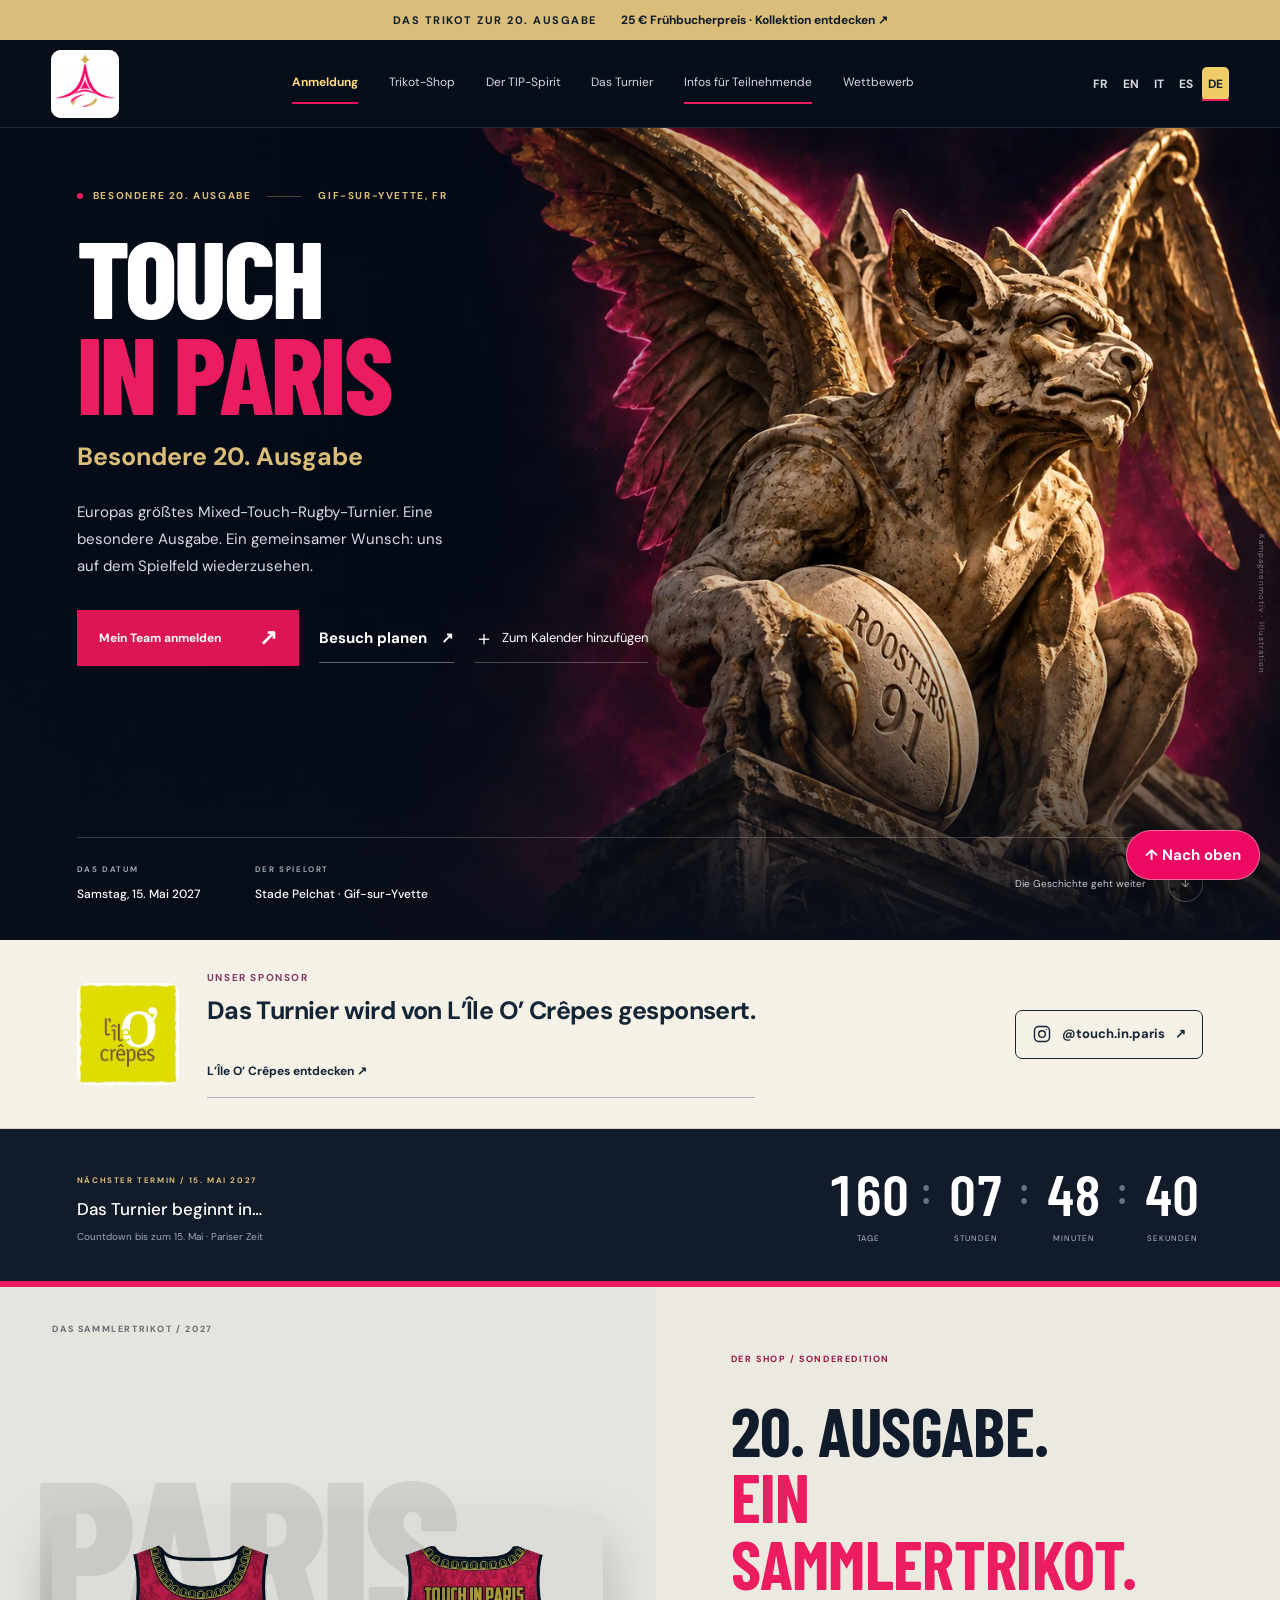
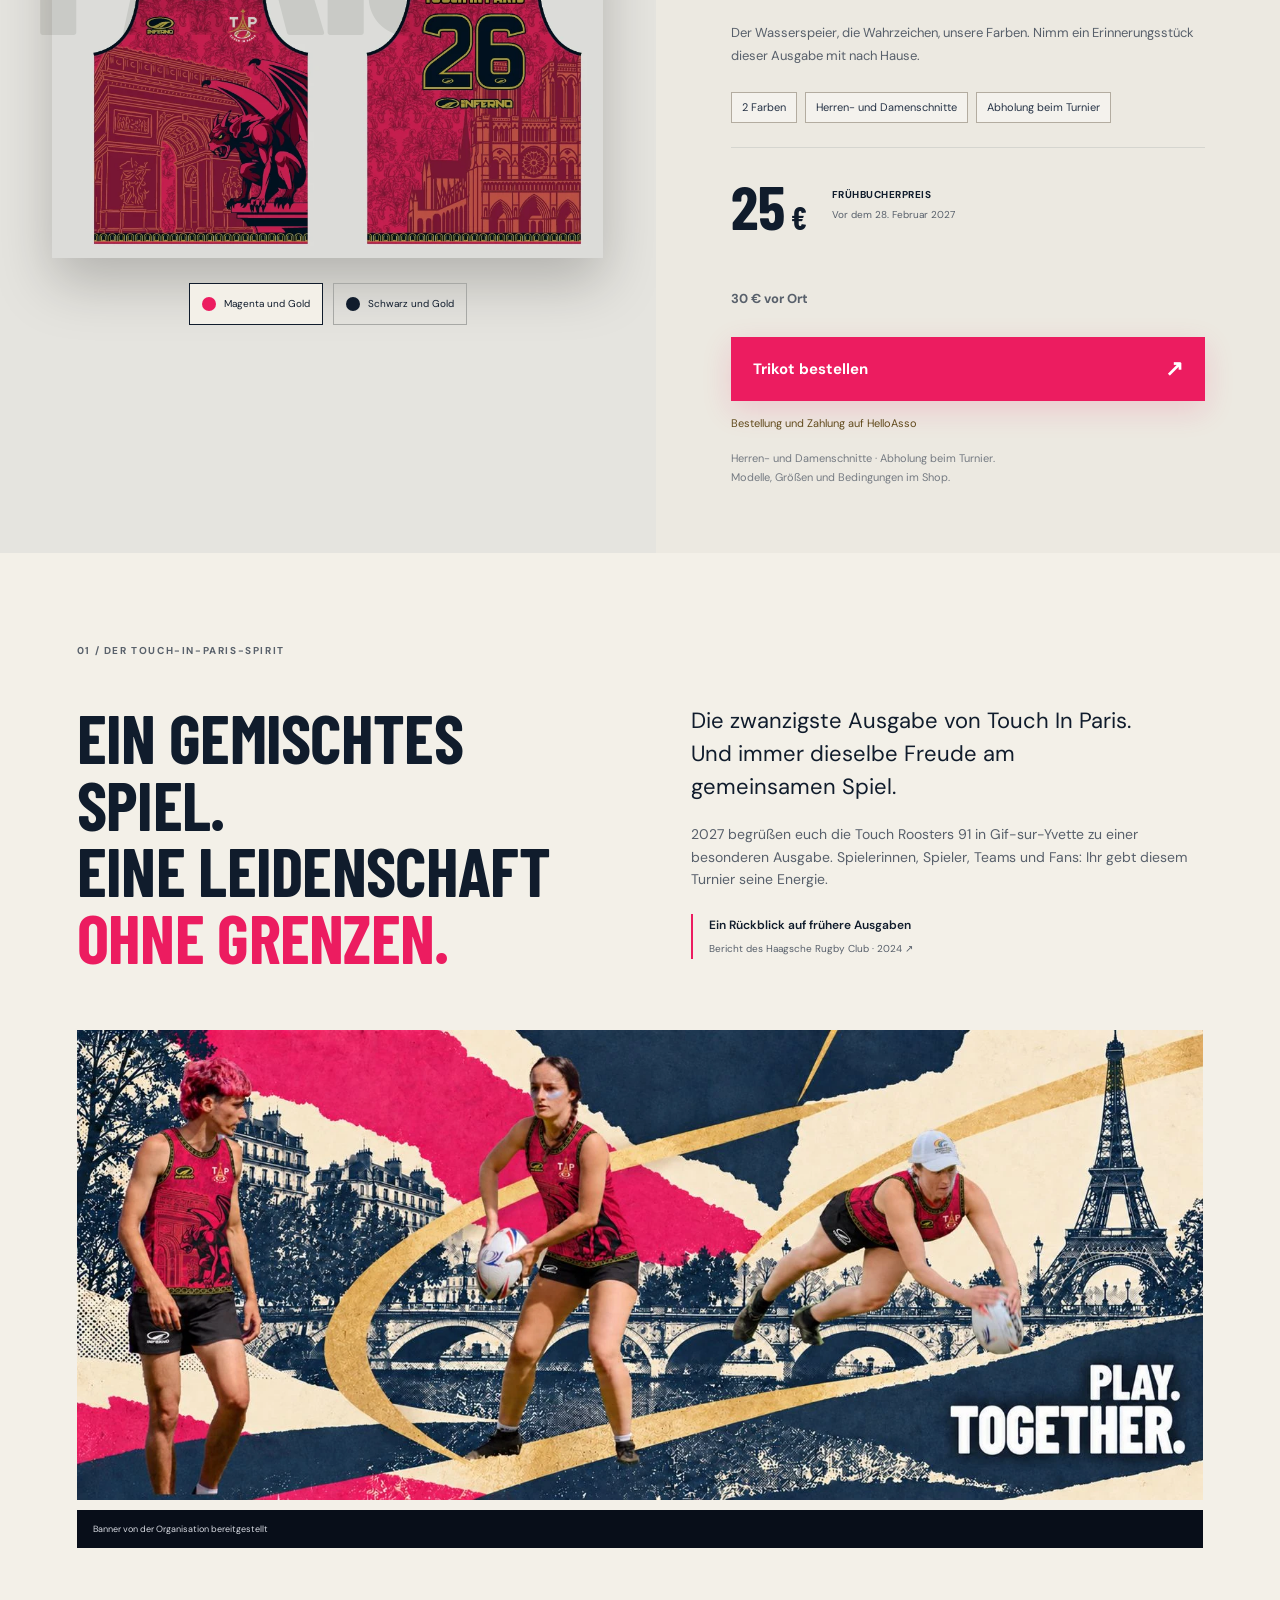
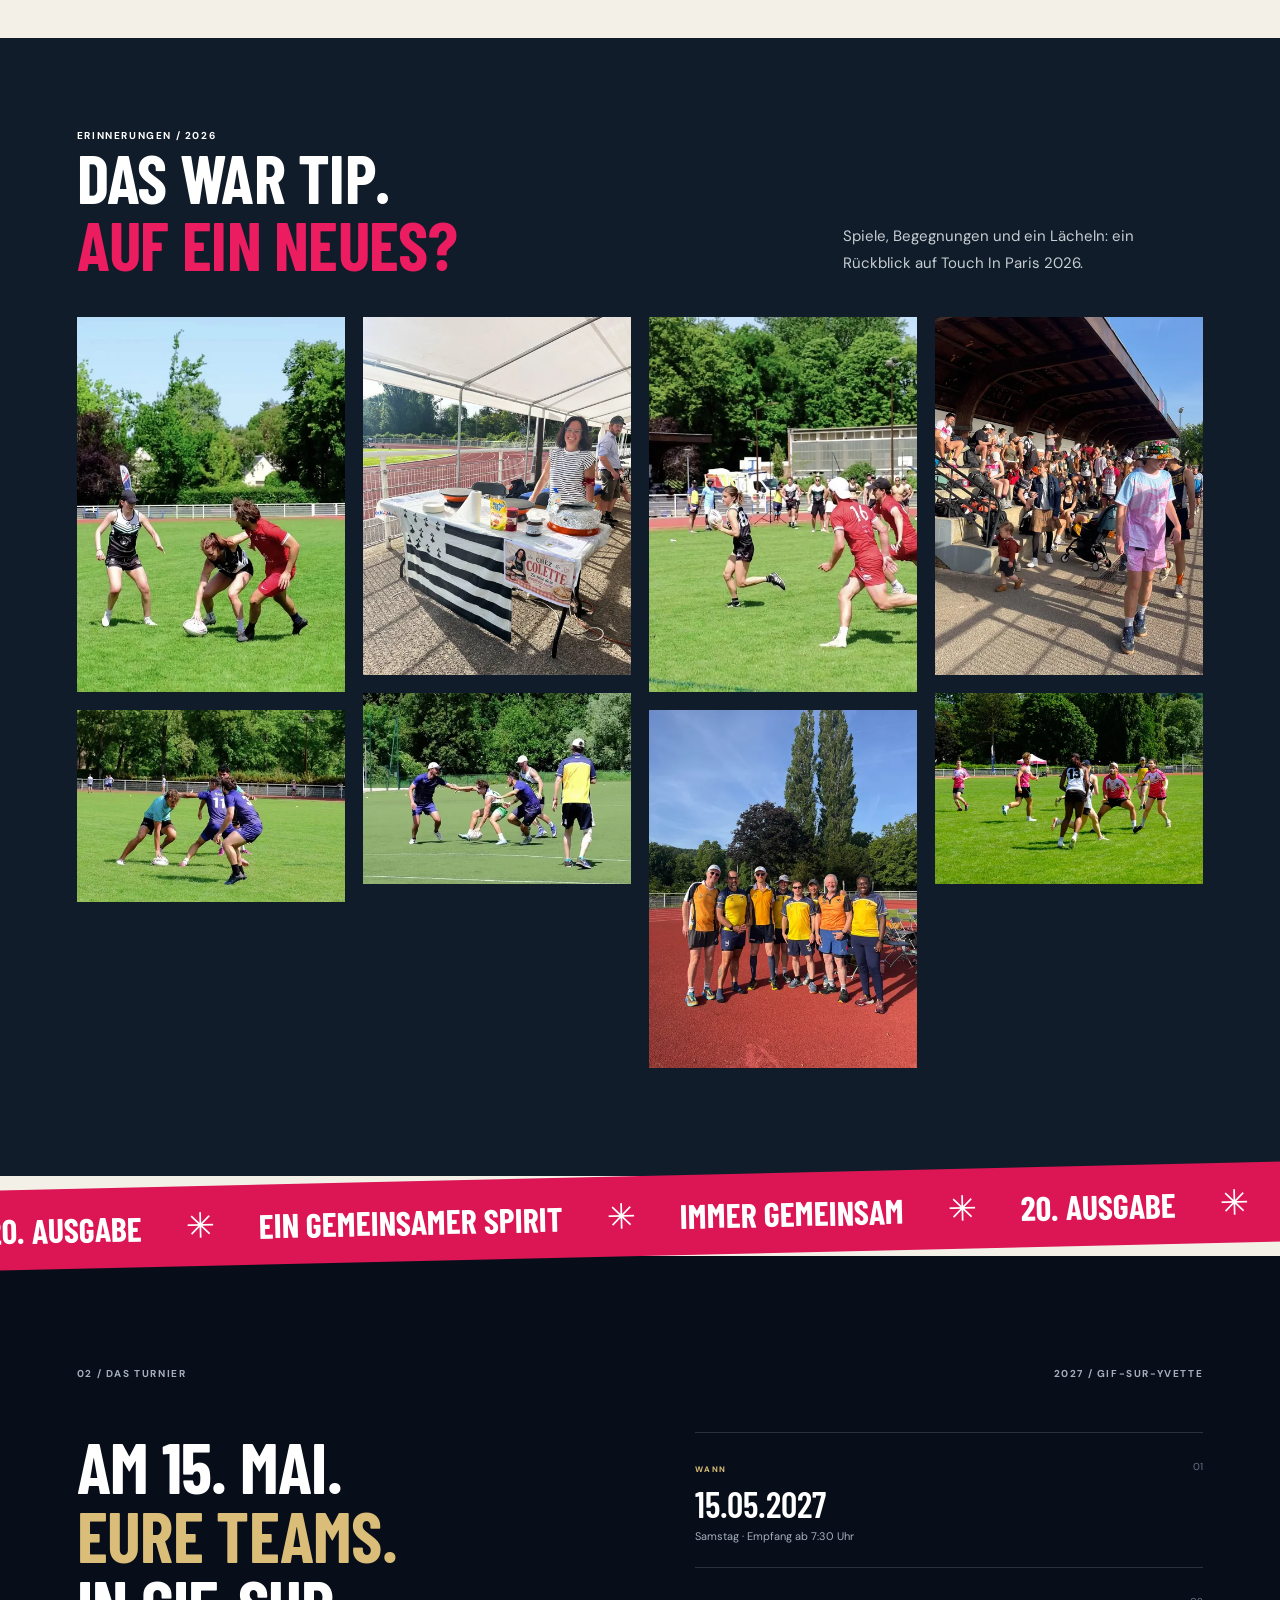
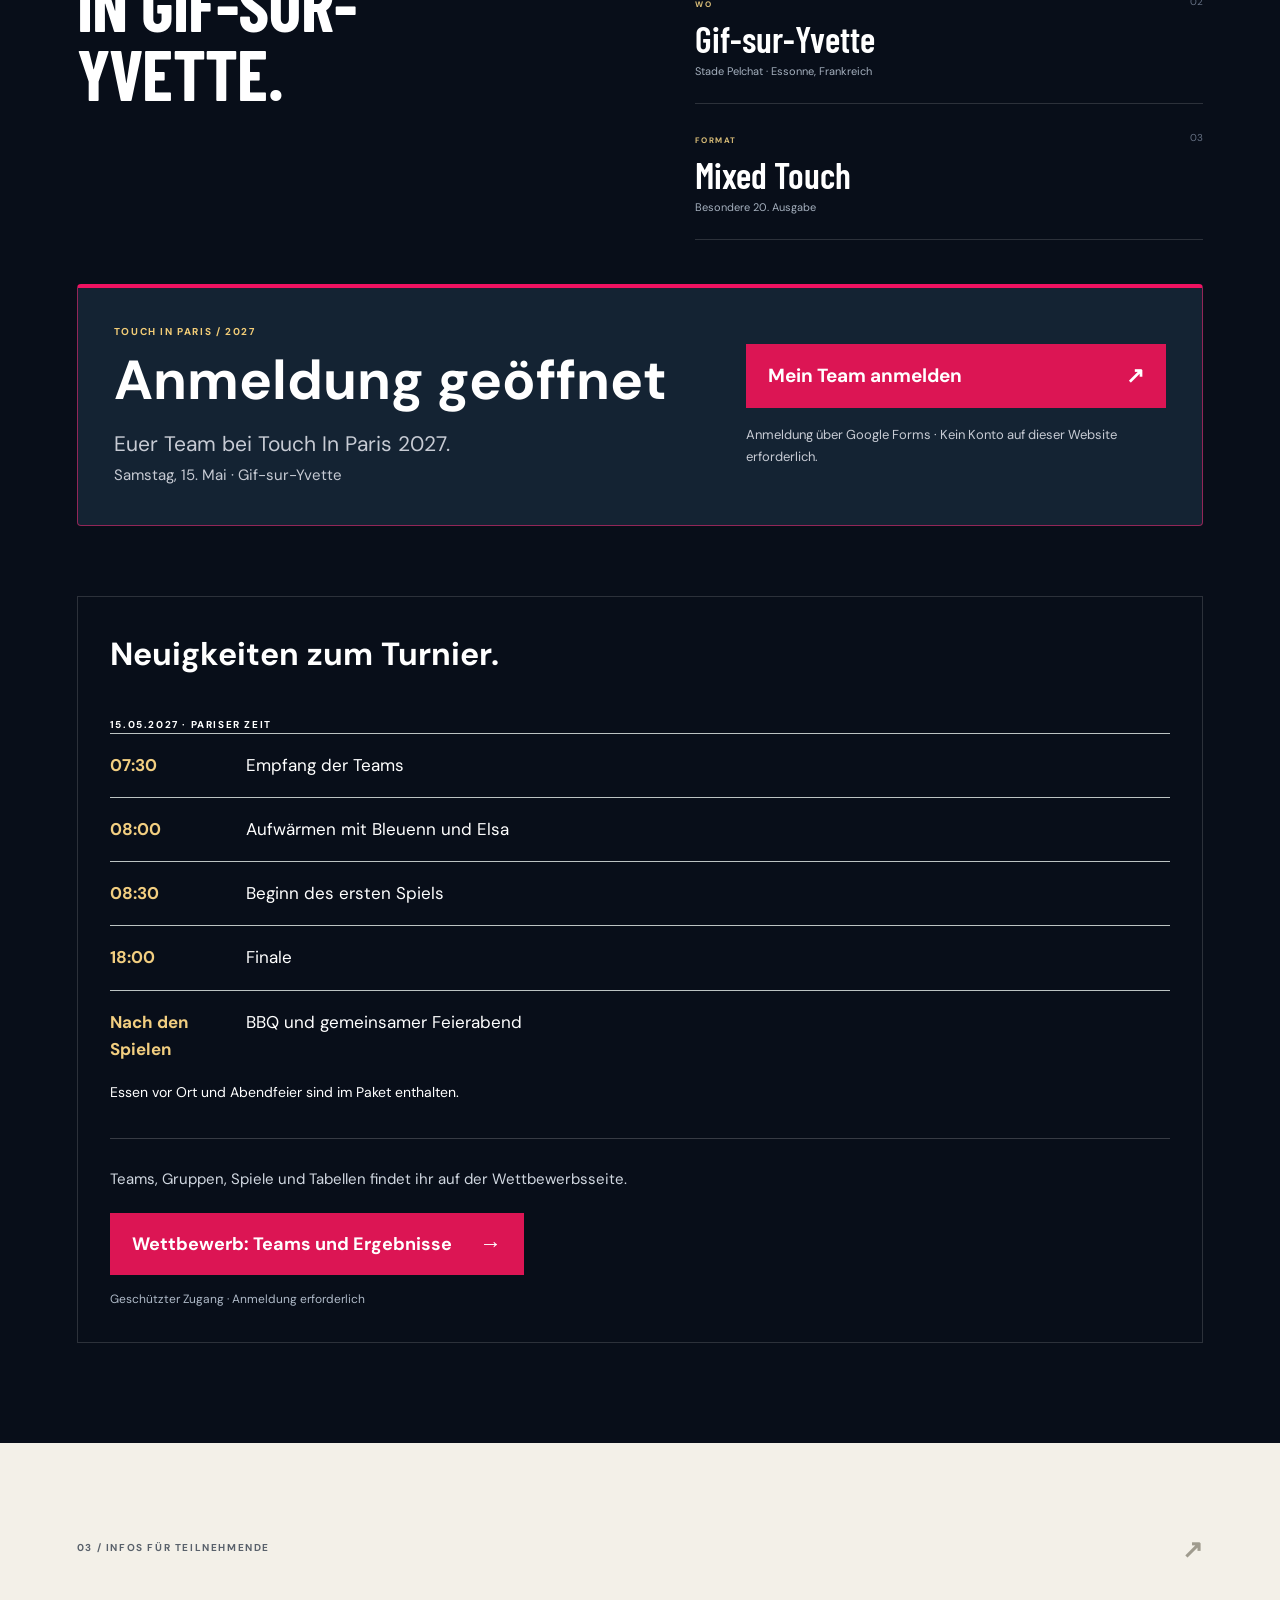
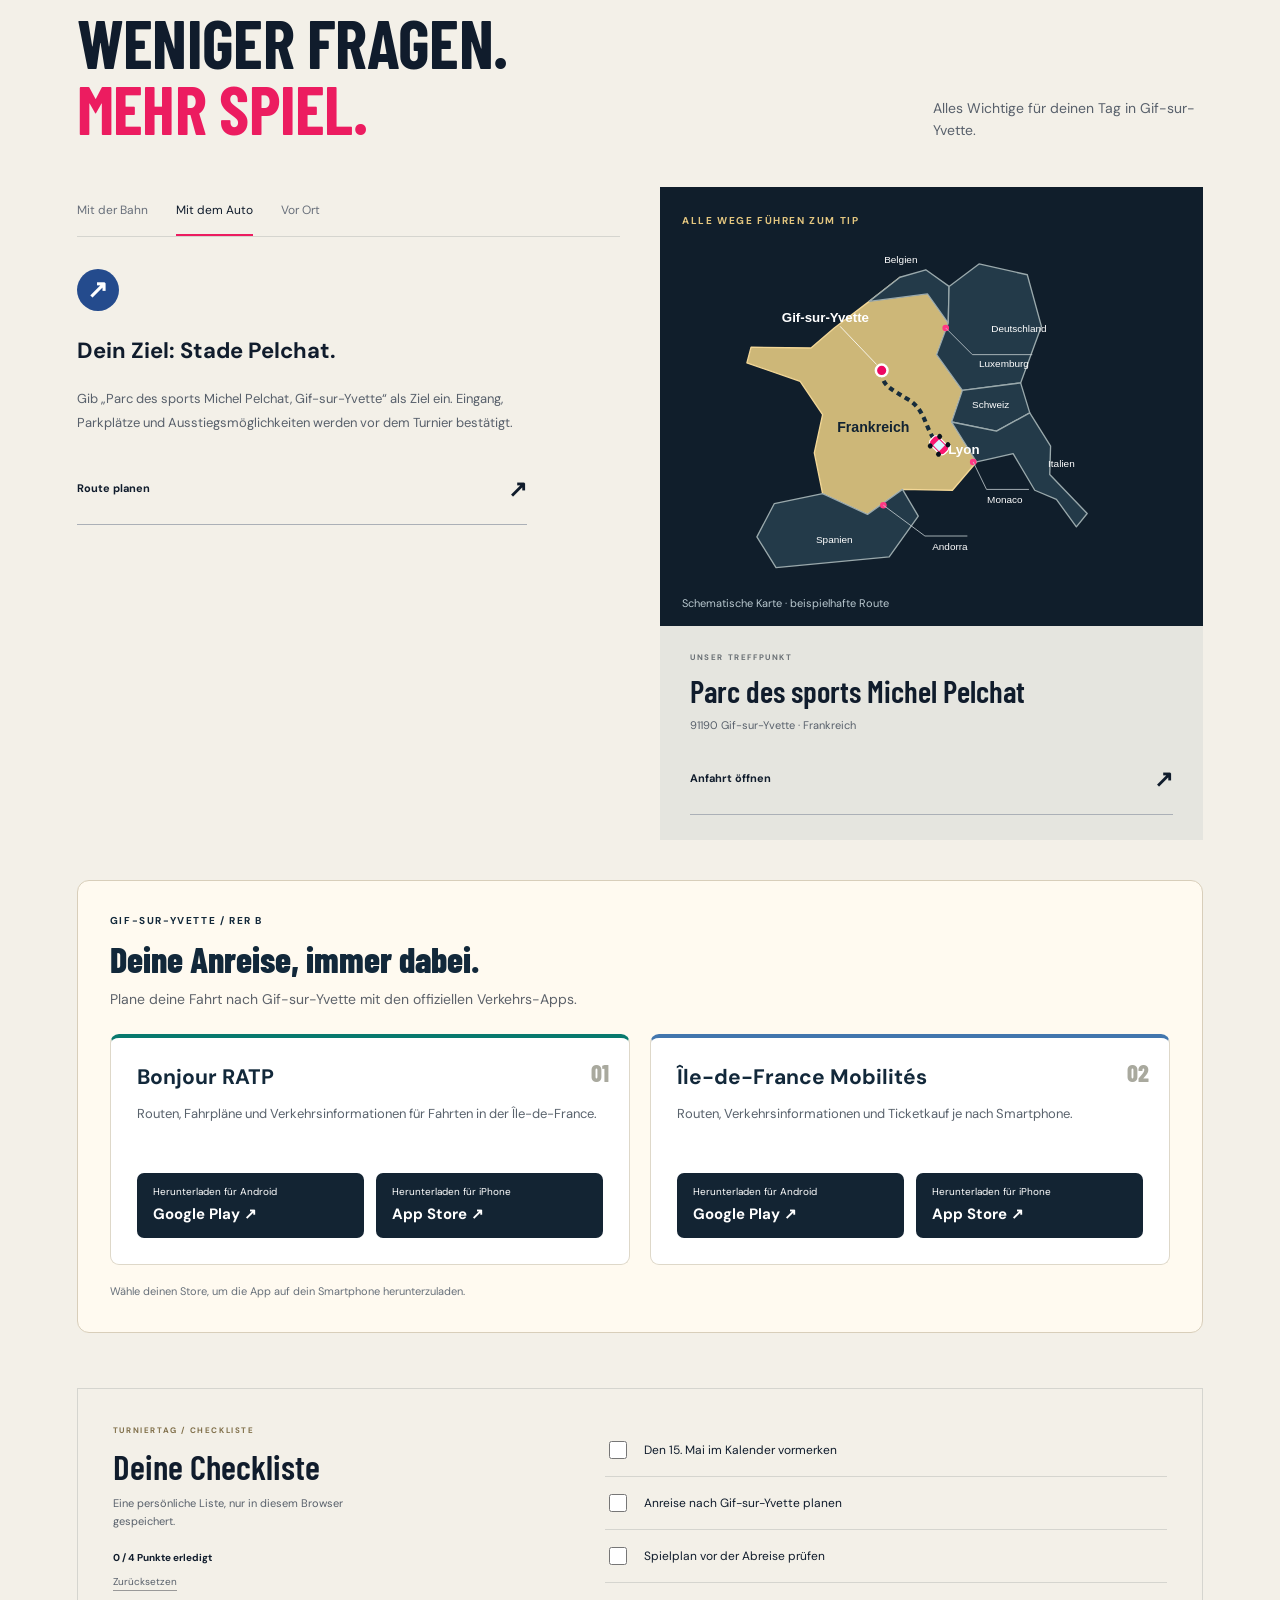
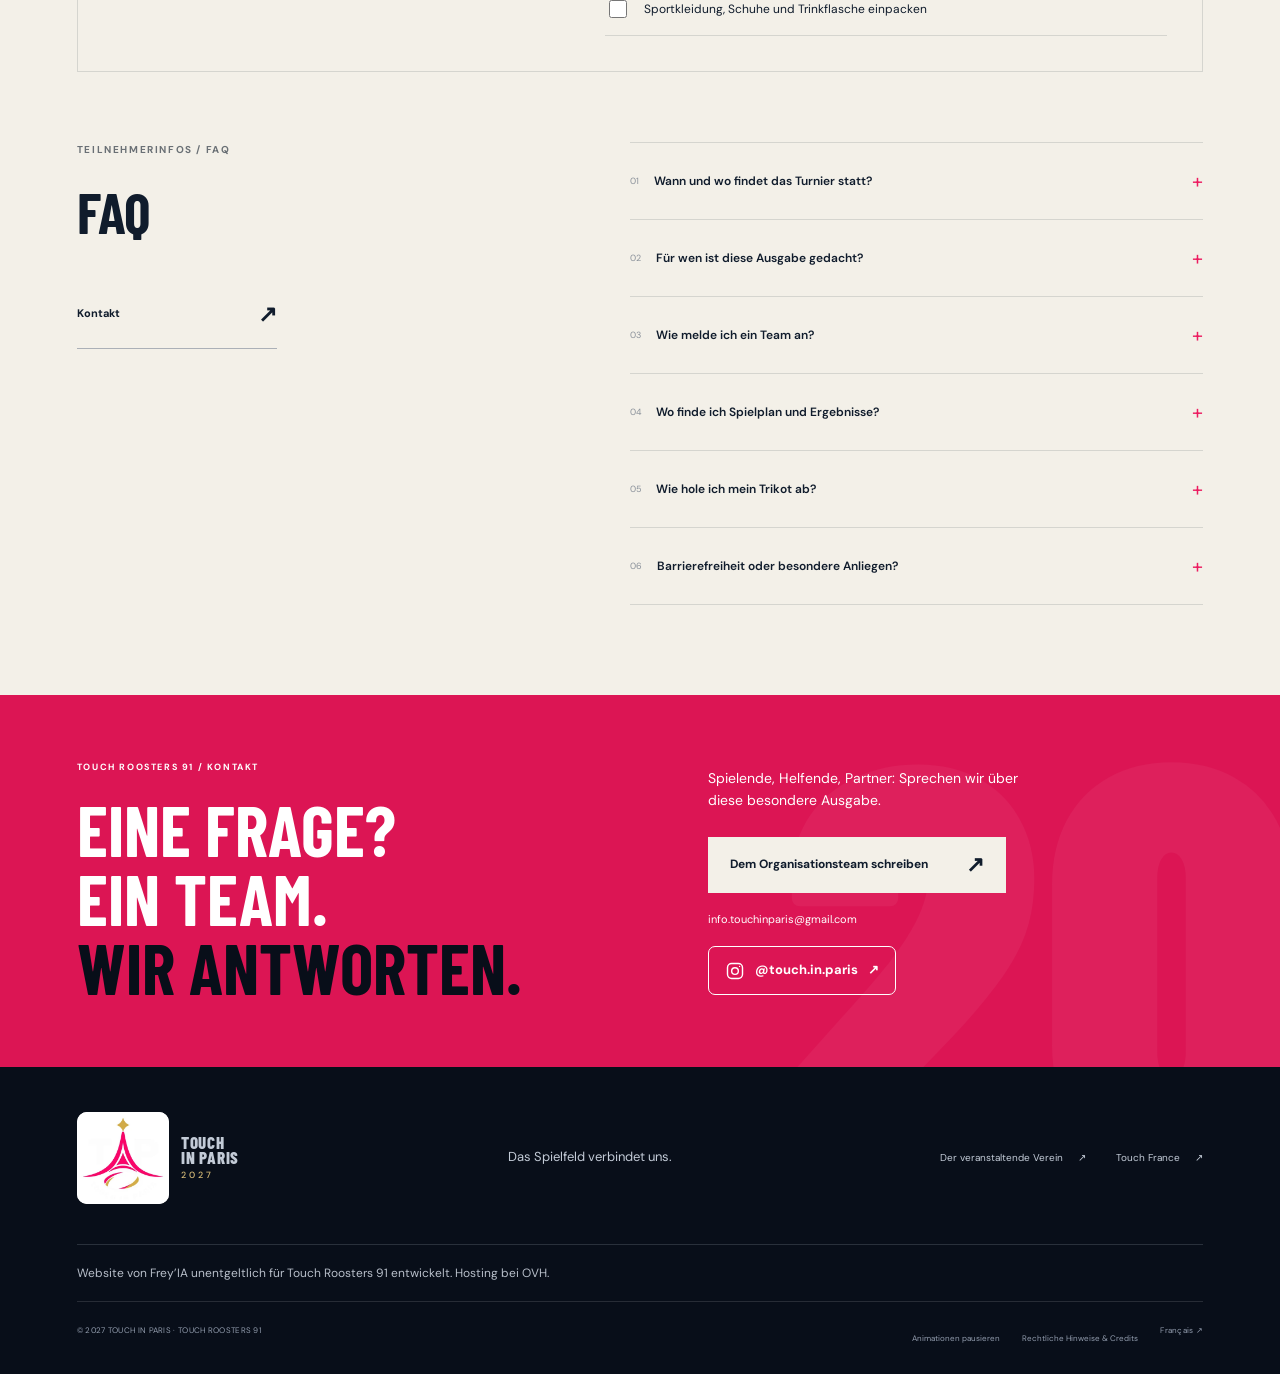
==== commit 4e254d63: "Add files via upload Accès à la page Compétition" ====
--- a/de/index.html
+++ b/de/index.html
@@ -1,4 +1,4 @@
-<!doctype html><html lang="de"><head><meta charset="utf-8"><meta name="viewport" content="width=device-width,initial-scale=1"><title>Touch In Paris 2027 — Die 20. Gemeinsam.</title><meta name="description" content="Die 20. Ausgabe von Touch In Paris. Mixed-Touch-Rugby am Samstag, 15. Mai 2027 im Stade Pelchat, Gif-sur-Yvette, Frankreich. Plane deinen Besuch."><meta name="theme-color" content="#080e19"><link rel="icon" href="/assets/favicon.443a316e2661.svg"><link rel="canonical" href="https://touchinparis.touchroosters91.com/de/"><link rel="alternate" hreflang="fr" href="https://touchinparis.touchroosters91.com/fr/"><link rel="alternate" hreflang="en" href="https://touchinparis.touchroosters91.com/en/"><link rel="alternate" hreflang="it" href="https://touchinparis.touchroosters91.com/it/"><link rel="alternate" hreflang="es" href="https://touchinparis.touchroosters91.com/es/"><link rel="alternate" hreflang="de" href="https://touchinparis.touchroosters91.com/de/"><link rel="alternate" hreflang="x-default" href="https://touchinparis.touchroosters91.com/fr/"><meta property="og:title" content="Touch In Paris 2027 — Die 20. Gemeinsam."><meta property="og:description" content="Die 20. Ausgabe von Touch In Paris. Mixed-Touch-Rugby am Samstag, 15. Mai 2027 im Stade Pelchat, Gif-sur-Yvette, Frankreich. Plane deinen Besuch."><meta property="og:image" content="https://touchinparis.touchroosters91.com/assets/hero-roosters-1536.bbb9d76f201a.webp"><meta property="og:type" content="website"><meta property="og:url" content="https://touchinparis.touchroosters91.com/de/"><link rel="stylesheet" href="/style.79e96cde1c10.css"><script type="application/ld+json">{"@context":"https://schema.org","@type":"SportsEvent","name":"Touch In Paris 2027 — Besondere 20. Ausgabe","startDate":"2027-05-15T07:30:00+02:00","eventStatus":"https://schema.org/EventScheduled","eventAttendanceMode":"https://schema.org/OfflineEventAttendanceMode","sport":"Touch rugby","location":{"@type":"Place","name":"Stade Pelchat","address":{"@type":"PostalAddress","addressLocality":"Gif-sur-Yvette","postalCode":"91190","addressCountry":"FR"}},"organizer":{"@type":"Organization","name":"Touch Roosters 91","url":"https://www.touchrugby91.com/"},"image":"https://touchinparis.touchroosters91.com/assets/hero-roosters-1536.bbb9d76f201a.webp","description":"Die 20. Ausgabe von Touch In Paris. Mixed-Touch-Rugby am Samstag, 15. Mai 2027 im Stade Pelchat, Gif-sur-Yvette, Frankreich. Plane deinen Besuch.","url":"https://touchinparis.touchroosters91.com/de/"}</script></head><body id="top">
+<!doctype html><html lang="de"><head><meta charset="utf-8"><meta name="viewport" content="width=device-width,initial-scale=1"><title>Touch In Paris 2027 — Die 20. Gemeinsam.</title><meta name="description" content="Die 20. Ausgabe von Touch In Paris. Mixed-Touch-Rugby am Samstag, 15. Mai 2027 im Stade Pelchat, Gif-sur-Yvette, Frankreich. Plane deinen Besuch."><meta name="theme-color" content="#080e19"><link rel="icon" href="/assets/favicon.443a316e2661.svg"><link rel="canonical" href="https://touchinparis.touchroosters91.com/de/"><link rel="alternate" hreflang="fr" href="https://touchinparis.touchroosters91.com/fr/"><link rel="alternate" hreflang="en" href="https://touchinparis.touchroosters91.com/en/"><link rel="alternate" hreflang="it" href="https://touchinparis.touchroosters91.com/it/"><link rel="alternate" hreflang="es" href="https://touchinparis.touchroosters91.com/es/"><link rel="alternate" hreflang="de" href="https://touchinparis.touchroosters91.com/de/"><link rel="alternate" hreflang="x-default" href="https://touchinparis.touchroosters91.com/fr/"><meta property="og:title" content="Touch In Paris 2027 — Die 20. Gemeinsam."><meta property="og:description" content="Die 20. Ausgabe von Touch In Paris. Mixed-Touch-Rugby am Samstag, 15. Mai 2027 im Stade Pelchat, Gif-sur-Yvette, Frankreich. Plane deinen Besuch."><meta property="og:image" content="https://touchinparis.touchroosters91.com/assets/hero-roosters-1536.bbb9d76f201a.webp"><meta property="og:type" content="website"><meta property="og:url" content="https://touchinparis.touchroosters91.com/de/"><link rel="stylesheet" href="/style.d3fbbd6e1461.css"><script type="application/ld+json">{"@context":"https://schema.org","@type":"SportsEvent","name":"Touch In Paris 2027 — Besondere 20. Ausgabe","startDate":"2027-05-15T07:30:00+02:00","eventStatus":"https://schema.org/EventScheduled","eventAttendanceMode":"https://schema.org/OfflineEventAttendanceMode","sport":"Touch rugby","location":{"@type":"Place","name":"Stade Pelchat","address":{"@type":"PostalAddress","addressLocality":"Gif-sur-Yvette","postalCode":"91190","addressCountry":"FR"}},"organizer":{"@type":"Organization","name":"Touch Roosters 91","url":"https://www.touchrugby91.com/"},"image":"https://touchinparis.touchroosters91.com/assets/hero-roosters-1536.bbb9d76f201a.webp","description":"Die 20. Ausgabe von Touch In Paris. Mixed-Touch-Rugby am Samstag, 15. Mai 2027 im Stade Pelchat, Gif-sur-Yvette, Frankreich. Plane deinen Besuch.","url":"https://touchinparis.touchroosters91.com/de/"}</script></head><body id="top">
 <a class="shop-announcement" href="#collector"><span>DAS TRIKOT ZUR 20. AUSGABE</span><strong>25 € Frühbucherpreis · Kollektion entdecken ↗</strong></a><a class="skip" href="#main">Zum Inhalt</a><header class="header"><a class="brand" href="/de/" aria-label="Touch In Paris"><img class="tip-logo" src="/assets/tip-logo-optimized.e0677d0e77f4.webp" alt="Touch In Paris" width="1254" height="1254"><span class="brand-name">TOUCH<br>IN PARIS<span class="brand-year">2027</span></span></a><button class="menu-toggle" aria-expanded="false" aria-controls="navigation" aria-label="Menü öffnen"><span></span><span></span></button><nav id="navigation" aria-label="Hauptnavigation"><a class="nav-registration" href="#inscriptions">Anmeldung</a><a href="#collector">Trikot-Shop</a><a href="#spirit">Der TIP-Spirit</a><a href="#event">Das Turnier</a><a href="#guide">Infos für Teilnehmende</a><a href="/competition/?lang=de">Wettbewerb</a></nav><div class="header-end"><nav class="language-links" aria-label="Sprache"><a href="/fr/" lang="fr" hreflang="fr" >FR</a><a href="/en/" lang="en" hreflang="en" >EN</a><a href="/it/" lang="it" hreflang="it" >IT</a><a href="/es/" lang="es" hreflang="es" >ES</a><a href="/de/" lang="de" hreflang="de" aria-current="page">DE</a></nav></div></header>
 <main id="main"><section class="hero" aria-labelledby="hero-title"><img class="hero-art" src="/assets/hero-roosters-1536.bbb9d76f201a.webp" srcset="/assets/hero-roosters-768.531aa483f2ea.webp 768w, /assets/hero-roosters-1152.deb929ac3925.webp 1152w, /assets/hero-roosters-1536.bbb9d76f201a.webp 1536w" sizes="(max-width:600px) 150vw, 100vw" width="1536" height="1024" alt="" fetchpriority="high"><div class="hero-shade"></div><div class="hero-content"><p class="overline"><span class="dot"></span> Besondere 20. Ausgabe <span class="edition-rule"></span> GIF-SUR-YVETTE, FR</p><h1 id="hero-title">TOUCH<br><em>IN PARIS</em></h1><p class="hero-edition">Besondere 20. Ausgabe</p><p class="hero-intro">Europas größtes Mixed-Touch-Rugby-Turnier. Eine besondere Ausgabe. Ein gemeinsamer Wunsch: uns auf dem Spielfeld wiederzusehen.</p><div class="hero-actions"><a class="button pink registration-hero" href="https://forms.gle/b6BH2EF2GSboThge6" target="_blank" rel="noopener noreferrer">Mein Team anmelden<span aria-hidden="true">↗</span></a><a class="visit-link" href="#guide">Besuch planen<span aria-hidden="true">↗</span></a><a class="calendar-link" href="/tip-2027-de.ics" download><span aria-hidden="true">＋</span>Zum Kalender hinzufügen</a></div></div><div class="hero-bottom"><div><span class="tiny">DAS DATUM</span><strong>Samstag, 15. Mai 2027</strong></div><div><span class="tiny">DER SPIELORT</span><strong>Stade Pelchat · Gif-sur-Yvette</strong></div><a href="#spirit" class="scroll-cue">Die Geschichte geht weiter<span>↓</span></a></div><span class="art-credit">Kampagnenmotiv · Illustration</span></section>
 <section class="sponsor-band" aria-label="UNSER SPONSOR"><a class="sponsor-logo" href="https://www.ileocrepes.com/" target="_blank" rel="noopener noreferrer"><img src="/assets/ileo-crepes-optimized.076aefcd7d83.webp" width="447" height="447" alt="L’Île O’ Crêpes" loading="lazy"></a><div><p class="overline">UNSER SPONSOR</p><h2>Das Turnier wird von L’Île O’ Crêpes gesponsert.</h2><a class="text-link" href="https://www.ileocrepes.com/" target="_blank" rel="noopener noreferrer">L’Île O’ Crêpes entdecken ↗</a></div><a class="instagram-link" href="https://www.instagram.com/touch.in.paris/" aria-label="Dem Turnier auf Instagram folgen · @touch.in.paris" target="_blank" rel="noopener noreferrer"><svg viewBox="0 0 24 24" width="20" height="20" fill="none" stroke="currentColor" stroke-width="1.7" aria-hidden="true"><rect x="3" y="3" width="18" height="18" rx="5"/><circle cx="12" cy="12" r="4"/><circle cx="17.5" cy="6.5" r=".8" fill="currentColor" stroke="none"/></svg><span>@touch.in.paris</span><span aria-hidden="true">↗</span></a></section>
@@ -7,7 +7,7 @@
 <section id="spirit" class="story section"><div class="section-top"><p class="overline">01 / DER TOUCH-IN-PARIS-SPIRIT</p></div><div class="story-grid"><h2 class="display reveal">Ein gemischtes Spiel.<br>Eine Leidenschaft<br><em>ohne Grenzen.</em></h2><div class="story-copy reveal"><p class="lead">Die zwanzigste Ausgabe von Touch In Paris. Und immer dieselbe Freude am gemeinsamen Spiel.</p><p>2027 begrüßen euch die Touch Roosters 91 in Gif-sur-Yvette zu einer besonderen Ausgabe. Spielerinnen, Spieler, Teams und Fans: Ihr gebt diesem Turnier seine Energie.</p><a class="archive-link" href="https://haagscherugbyclub.nl/touch-in-paris-tournament/" target="_blank" rel="noopener noreferrer">Ein Rückblick auf frühere Ausgaben<span>Bericht des Haagsche Rugby Club · 2024 ↗</span></a></div></div><figure class="action-art supplied-banner"><img src="/assets/tip-banner-optimized.d93a05a84044.webp" width="1600" height="667" loading="lazy" alt="Touch In Paris · Play. Together."><figcaption>Banner von der Organisation bereitgestellt</figcaption></figure></section>
 <section class="gallery-section section" id="memories" aria-labelledby="gallery-title"><p class="overline">ERINNERUNGEN / 2026</p><div class="gallery-heading"><h2 class="display" id="gallery-title">Das war TIP.<br><em>Auf ein Neues?</em></h2><p>Spiele, Begegnungen und ein Lächeln: ein Rückblick auf Touch In Paris 2026.</p></div><div class="gallery-grid"><button class="gallery-item" type="button" data-photo="/assets/tip-2026-1-full.be6c14c9a203.webp" aria-label="Foto vergrößern : Spielfortsetzung zwischen den Teams in Schwarz und Rot"><img src="/assets/tip-2026-1-thumb.27da6f30fa41.webp" width="871" height="1220" loading="lazy" decoding="async" alt="Spielfortsetzung zwischen den Teams in Schwarz und Rot"></button><button class="gallery-item" type="button" data-photo="/assets/tip-2026-2-full.707753f0a61d.webp" aria-label="Foto vergrößern : Spiel zwischen den Teams in Türkis und Violett"><img src="/assets/tip-2026-2-thumb.0b65741d89d2.webp" width="1080" height="771" loading="lazy" decoding="async" alt="Spiel zwischen den Teams in Türkis und Violett"></button><button class="gallery-item" type="button" data-photo="/assets/tip-2026-3-full.61b87af12d8f.webp" aria-label="Foto vergrößern : Der Crêpes-Stand Chez Colette"><img src="/assets/tip-2026-3-thumb.c9dd6c95f869.webp" width="3024" height="4032" loading="lazy" decoding="async" alt="Der Crêpes-Stand Chez Colette"></button><button class="gallery-item" type="button" data-photo="/assets/tip-2026-4-full.024a7588b396.webp" aria-label="Foto vergrößern : Spielszene unter den Augen des Schiedsrichters"><img src="/assets/tip-2026-4-thumb.6c13e8d6fe44.webp" width="1080" height="771" loading="lazy" decoding="async" alt="Spielszene unter den Augen des Schiedsrichters"></button><button class="gallery-item" type="button" data-photo="/assets/tip-2026-5-full.316afff2d353.webp" aria-label="Foto vergrößern : Lauf mit dem Ball gegen die Verteidigung in Rot"><img src="/assets/tip-2026-5-thumb.1da5578dc3a6.webp" width="930" height="1302" loading="lazy" decoding="async" alt="Lauf mit dem Ball gegen die Verteidigung in Rot"></button><button class="gallery-item" type="button" data-photo="/assets/tip-2026-6-full.b61a1e38ee6e.webp" aria-label="Foto vergrößern : Gruppenfoto der Schiedsrichter"><img src="/assets/tip-2026-6-thumb.d625b22ebf21.webp" width="3024" height="4032" loading="lazy" decoding="async" alt="Gruppenfoto der Schiedsrichter"></button><button class="gallery-item" type="button" data-photo="/assets/tip-2026-7-full.0c5992a3d41e.webp" aria-label="Foto vergrößern : Teilnehmende und Fans auf der Tribüne"><img src="/assets/tip-2026-7-thumb.96116f5623e6.webp" width="2509" height="3345" loading="lazy" decoding="async" alt="Teilnehmende und Fans auf der Tribüne"></button><button class="gallery-item" type="button" data-photo="/assets/tip-2026-8-full.5c7f2e64d362.webp" aria-label="Foto vergrößern : Mixed-Touch-Spiel zwischen den Teams in Rosa und Schwarz"><img src="/assets/tip-2026-8-thumb.35b058744903.webp" width="3738" height="2670" loading="lazy" decoding="async" alt="Mixed-Touch-Spiel zwischen den Teams in Rosa und Schwarz"></button></div></section><dialog class="photo-dialog" id="photo-viewer" aria-label="Touch In Paris 2026"><button type="button" class="photo-close" aria-label="Schließen">×</button><img alt=""><div class="photo-toolbar"><button type="button" class="photo-prev" aria-label="Vorheriges Foto">←</button><p class="photo-caption" aria-live="polite"></p><button type="button" class="photo-next" aria-label="Nächstes Foto">→</button></div></dialog>
 <div class="ticker" aria-hidden="true"><div><span>20. AUSGABE</span><i>✳</i><span>EIN GEMEINSAMER SPIRIT</span><i>✳</i><span>IMMER GEMEINSAM</span><i>✳</i><span>20. AUSGABE</span><i>✳</i><span>EIN GEMEINSAMER SPIRIT</span><i>✳</i><span>IMMER GEMEINSAM</span><i>✳</i></div></div>
-<section id="event" class="event-section section"><div class="section-top"><p class="overline">02 / DAS TURNIER</p><span class="overline">2027 / GIF-SUR-YVETTE</span></div><div class="event-layout"><h2 class="display reveal">AM 15. MAI.<br><em>EURE TEAMS.</em><br>IN GIF-SUR-YVETTE.</h2><div class="event-facts"><div class="fact reveal"><span class="tiny">WANN</span><h3>15.05.2027</h3><p>Samstag · Empfang ab 7:30 Uhr</p><span class="fact-index">01</span></div><div class="fact reveal"><span class="tiny">WO</span><h3>Gif-sur-Yvette</h3><p>Stade Pelchat · Essonne, Frankreich</p><span class="fact-index">02</span></div><div class="fact reveal"><span class="tiny">FORMAT</span><h3>Mixed Touch</h3><p>Besondere 20. Ausgabe</p><span class="fact-index">03</span></div></div></div><section id="inscriptions" class="registration-band section registration-open" aria-labelledby="registration-title"><div><p class="overline">TOUCH IN PARIS / 2027</p><h2 id="registration-title">Anmeldung geöffnet</h2><p class="registration-intro">Euer Team bei Touch In Paris 2027.</p><p>Samstag, 15. Mai · Gif-sur-Yvette</p></div><div class="registration-action"><a class="button pink" href="https://forms.gle/b6BH2EF2GSboThge6" target="_blank" rel="noopener noreferrer">Mein Team anmelden<span aria-hidden="true">↗</span></a><p>Anmeldung über Google Forms · Kein Konto auf dieser Website erforderlich.</p></div></section><div class="competition reveal"><div class="competition-heading"><h3>Neuigkeiten zum Turnier.</h3><span class="status"><span class="dot"></span>NÄCHSTE ANKÜNDIGUNG</span></div><div class="tabs" role="tablist" aria-label="Das Turnier"><button role="tab" id="comp-tab-0" aria-controls="comp-panel-0" aria-selected="true" tabindex="0">Spielplan</button><button role="tab" id="comp-tab-1" aria-controls="comp-panel-1" aria-selected="false" tabindex="-1">Teams</button><button role="tab" id="comp-tab-2" aria-controls="comp-panel-2" aria-selected="false" tabindex="-1">Ergebnisse</button></div><div id="comp-panel-0" role="tabpanel" aria-labelledby="comp-tab-0" ><div class="day-programme"><p class="overline">15.05.2027 · Pariser Zeit</p><h3>Euer Tag vor Ort</h3><ol><li><strong>07:30</strong><span>Empfang der Teams</span></li><li><strong>08:00</strong><span>Aufwärmen mit Bleuenn und Elsa</span></li><li><strong>08:30</strong><span>Beginn des ersten Spiels</span></li><li><strong>18:00</strong><span>Finale</span></li><li><strong>Nach den Spielen</strong><span>BBQ und gemeinsamer Feierabend</span></li></ol><p class="meal-note">Essen vor Ort und Abendfeier sind im Paket enthalten.</p></div></div><div id="comp-panel-1" role="tabpanel" aria-labelledby="comp-tab-1" hidden><div><h4>Die Teams bereiten sich vor</h4><p>Die Liste der Teams für 2027 ist noch nicht veröffentlicht. Teilnehmende Vereine erscheinen hier nach ihrer Bekanntgabe.</p></div></div><div id="comp-panel-2" role="tabpanel" aria-labelledby="comp-tab-2" hidden><div><h4>Die Spiele stehen noch bevor</h4><p>Gruppen, Ergebnisse und Tabellen werden mit den Turnierinformationen veröffentlicht.</p></div></div><p class="competition-note">Pariser Zeit · Samstag · Empfang ab 7:30 Uhr</p></div></section>
+<section id="event" class="event-section section"><div class="section-top"><p class="overline">02 / DAS TURNIER</p><span class="overline">2027 / GIF-SUR-YVETTE</span></div><div class="event-layout"><h2 class="display reveal">AM 15. MAI.<br><em>EURE TEAMS.</em><br>IN GIF-SUR-YVETTE.</h2><div class="event-facts"><div class="fact reveal"><span class="tiny">WANN</span><h3>15.05.2027</h3><p>Samstag · Empfang ab 7:30 Uhr</p><span class="fact-index">01</span></div><div class="fact reveal"><span class="tiny">WO</span><h3>Gif-sur-Yvette</h3><p>Stade Pelchat · Essonne, Frankreich</p><span class="fact-index">02</span></div><div class="fact reveal"><span class="tiny">FORMAT</span><h3>Mixed Touch</h3><p>Besondere 20. Ausgabe</p><span class="fact-index">03</span></div></div></div><section id="inscriptions" class="registration-band section registration-open" aria-labelledby="registration-title"><div><p class="overline">TOUCH IN PARIS / 2027</p><h2 id="registration-title">Anmeldung geöffnet</h2><p class="registration-intro">Euer Team bei Touch In Paris 2027.</p><p>Samstag, 15. Mai · Gif-sur-Yvette</p></div><div class="registration-action"><a class="button pink" href="https://forms.gle/b6BH2EF2GSboThge6" target="_blank" rel="noopener noreferrer">Mein Team anmelden<span aria-hidden="true">↗</span></a><p>Anmeldung über Google Forms · Kein Konto auf dieser Website erforderlich.</p></div></section><div class="competition programme-overview"><div class="competition-heading"><h3>Neuigkeiten zum Turnier.</h3></div><div class="day-programme"><p class="overline">15.05.2027 · Pariser Zeit</p><h3>Euer Tag vor Ort</h3><ol><li><strong>07:30</strong><span>Empfang der Teams</span></li><li><strong>08:00</strong><span>Aufwärmen mit Bleuenn und Elsa</span></li><li><strong>08:30</strong><span>Beginn des ersten Spiels</span></li><li><strong>18:00</strong><span>Finale</span></li><li><strong>Nach den Spielen</strong><span>BBQ und gemeinsamer Feierabend</span></li></ol><p class="meal-note">Essen vor Ort und Abendfeier sind im Paket enthalten.</p></div><div class="competition-access"><p>Teams, Gruppen, Spiele und Tabellen findet ihr auf der Wettbewerbsseite.</p><a class="button pink competition-entry" href="/competition/?lang=de">Wettbewerb: Teams und Ergebnisse<span aria-hidden="true">→</span></a><p class="competition-access-note">Geschützter Zugang · Anmeldung erforderlich</p></div></div></section>
 <section id="guide" class="guide section"><div class="section-top"><p class="overline">03 / INFOS FÜR TEILNEHMENDE</p><span class="index-mark">↗</span></div><div class="guide-heading"><h2 class="display reveal">Weniger Fragen.<br><em>Mehr Spiel.</em></h2><p>Alles Wichtige für deinen Tag in Gif-sur-Yvette.</p></div><div class="guide-grid"><div class="travel"><div class="tabs" role="tablist" aria-label="Anreise und Ankunft"><button role="tab" id="travel-tab-0" aria-controls="travel-panel-0 travel-visual-0" aria-selected="false" tabindex="-1">Mit der Bahn</button><button role="tab" id="travel-tab-1" aria-controls="travel-panel-1 travel-visual-1" aria-selected="true" tabindex="0">Mit dem Auto</button><button role="tab" id="travel-tab-2" aria-controls="travel-panel-2 travel-visual-2" aria-selected="false" tabindex="-1">Vor Ort</button></div><div id="travel-panel-0" class="travel-panel" role="tabpanel" aria-labelledby="travel-tab-0" hidden><span class="route-icon" aria-hidden="true">B</span><h3>Die RER B bringt dich zum Spielort.</h3><p>Nimm die RER B Richtung Saint-Rémy-lès-Chevreuse bis Gif-sur-Yvette. Prüfe vor der Fahrt die Fahrpläne und Bauarbeiten. Den Turniereingang bestätigt die Organisation.</p><a class="text-link" href="https://www.google.com/maps/search/?api=1&query=Parc+des+sports+Michel+Pelchat+Gif-sur-Yvette" target="_blank" rel="noopener noreferrer">Google Maps<span aria-hidden="true">↗</span></a></div><div id="travel-panel-1" class="travel-panel" role="tabpanel" aria-labelledby="travel-tab-1" ><span class="route-icon" aria-hidden="true">↗</span><h3>Dein Ziel: Stade Pelchat.</h3><p>Gib „Parc des sports Michel Pelchat, Gif-sur-Yvette“ als Ziel ein. Eingang, Parkplätze und Ausstiegsmöglichkeiten werden vor dem Turnier bestätigt.</p><a class="text-link" href="https://www.google.com/maps/search/?api=1&query=Parc+des+sports+Michel+Pelchat+Gif-sur-Yvette" target="_blank" rel="noopener noreferrer">Route planen<span aria-hidden="true">↗</span></a></div><div id="travel-panel-2" class="travel-panel" role="tabpanel" aria-labelledby="travel-tab-2" hidden><span class="route-icon" aria-hidden="true">◎</span><h3>Euer Tag vor Ort</h3><p>Essen vor Ort und Abendfeier sind im Paket enthalten.</p><a class="text-link" href="mailto:info.touchinparis@gmail.com">Organisation kontaktieren<span aria-hidden="true">↗</span></a></div></div><div class="venue-card"><div id="travel-visual-0" hidden role="tabpanel" aria-labelledby="travel-tab-0"><div class="route-map" aria-hidden="true"><svg viewBox="0 0 600 300" fill="none"><path class="map-grid" d="M0 70H600M0 150H600M0 230H600M100 0V300M200 0V300M300 0V300M400 0V300M500 0V300"/><path class="map-river" d="M600 50C420 170 450 30 300 80S210 280 0 250"/><path class="map-route" d="M425 65L350 65L350 145L245 145L245 230L165 230"/><circle cx="425" cy="65" r="7"/><circle cx="165" cy="230" r="10"/><text x="445" y="70">Paris</text><text x="175" y="265">Gif-sur-Yvette</text><rect x="270" y="130" width="30" height="30" rx="15"/><text class="line-b" x="280" y="151">B</text></svg><span>Lageskizze · nicht maßstabsgetreu</span></div></div><div id="travel-visual-1" role="tabpanel" aria-labelledby="travel-tab-1"><div class="road-card"><p class="overline">Alle Wege führen zum TIP</p><svg class="europe-map" viewBox="0 0 600 440" role="img" aria-label="Frankreich, Belgien, Luxemburg, Deutschland, Schweiz, Italien, Spanien, Andorra, Monaco"><g class="countries"><path d="M225 87L262 58 295 78 320 113 306 151 337 194 324 232 354 280 325 314 265 313 223 343 169 318 159 269 169 223 142 183 78 161 83 142 155 143 183 119Z" class="france"/><path d="M225 87L262 58 293 49 321 69 320 113 295 78Z"/><path d="M321 69L357 42 415 55 432 117 407 185 337 194 306 151 320 113Z"/><path d="M337 194L407 185 418 221 378 243 324 232Z"/><path d="M378 243L418 221 443 261 442 295 487 342 474 358 450 325 424 314 398 270 354 280 324 232Z"/><path d="M169 318L223 343 265 313 284 345 249 394 113 407 90 370 111 330Z"/></g><g class="country-labels"><text x="230" y="244">Frankreich</text><text x="263" y="41">Belgien</text><text x="405" y="124">Deutschland</text><text x="371" y="215">Schweiz</text><text x="456" y="286">Italien</text><text x="183" y="377">Spanien</text><circle cx="317" cy="119" r="4"/><path d="M317 119L349 151H421"/><text x="387" y="166">Luxemburg</text><circle cx="242" cy="332" r="4"/><path d="M242 332L292 369H343"/><text x="322" y="386">Andorra</text><circle cx="350" cy="280" r="4"/><path d="M350 280L366 313H417"/><text x="388" y="329">Monaco</text></g><path class="road-track" d="M309 260C291 242 295 219 272 205S240 188 240 170"/><text class="destination-label" x="320" y="270">Lyon</text><g class="road-car"><rect x="-12" y="-7" width="24" height="14" rx="5"/><path d="M-5-5H5V5H-5Z"/><circle cx="-7" cy="-8" r="3"/><circle cx="7" cy="-8" r="3"/><circle cx="-7" cy="8" r="3"/><circle cx="7" cy="8" r="3"/></g><circle class="destination" cx="240" cy="170" r="7"/><text class="destination-label" x="120" y="112">Gif-sur-Yvette</text><path class="pin-line" d="M190 117L234 163"/></svg><p class="map-disclaimer">Schematische Karte · beispielhafte Route</p></div></div><div id="travel-visual-2" role="tabpanel" aria-labelledby="travel-tab-2" hidden><div class="day-programme"><p class="overline">15.05.2027 · Pariser Zeit</p><h3>Euer Tag vor Ort</h3><ol><li><strong>07:30</strong><span>Empfang der Teams</span></li><li><strong>08:00</strong><span>Aufwärmen mit Bleuenn und Elsa</span></li><li><strong>08:30</strong><span>Beginn des ersten Spiels</span></li><li><strong>18:00</strong><span>Finale</span></li><li><strong>Nach den Spielen</strong><span>BBQ und gemeinsamer Feierabend</span></li></ol><p class="meal-note">Essen vor Ort und Abendfeier sind im Paket enthalten.</p></div><div class="care-panel"><p class="overline">Für euch da</p><a href="https://www.eso-suposteo.fr/" target="_blank" rel="noopener noreferrer">Osteopathie-Team der Schule ESO ↗</a><p>＋ Ersthelfer</p></div></div><div class="venue-detail"><p class="overline">UNSER TREFFPUNKT</p><h3>Parc des sports Michel Pelchat</h3><p>91190 Gif-sur-Yvette · Frankreich</p><a class="text-link" href="https://www.google.com/maps/search/?api=1&query=Parc+des+sports+Michel+Pelchat+Gif-sur-Yvette" target="_blank" rel="noopener noreferrer">Anfahrt öffnen<span aria-hidden="true">↗</span></a></div></div></div><section class="transport-apps" aria-labelledby="transport-apps-title"><div class="transport-apps-heading"><p class="overline">GIF-SUR-YVETTE / RER B</p><h3 id="transport-apps-title">Deine Anreise, immer dabei.</h3><p>Plane deine Fahrt nach Gif-sur-Yvette mit den offiziellen Verkehrs-Apps.</p></div><div class="transport-app-grid"><article class="transport-app ratp"><span class="app-number" aria-hidden="true">01</span><h4>Bonjour RATP</h4><p>Routen, Fahrpläne und Verkehrsinformationen für Fahrten in der Île-de-France.</p><div class="store-links"><a href="https://play.google.com/store/apps/details?id=com.fabernovel.ratp&amp;hl=de" aria-label="Herunterladen für Android · Bonjour RATP" target="_blank" rel="noopener noreferrer"><small>Herunterladen für Android</small><strong>Google Play ↗</strong></a><a href="https://apps.apple.com/de/app/bonjour-ratp/id507107090" aria-label="Herunterladen für iPhone · Bonjour RATP" target="_blank" rel="noopener noreferrer"><small>Herunterladen für iPhone</small><strong>App Store ↗</strong></a></div></article><article class="transport-app idfm"><span class="app-number" aria-hidden="true">02</span><h4>Île-de-France Mobilités</h4><p>Routen, Verkehrsinformationen und Ticketkauf je nach Smartphone.</p><div class="store-links"><a href="https://play.google.com/store/apps/details?id=com.applidium.vianavigo&amp;hl=de" aria-label="Herunterladen für Android · Île-de-France Mobilités" target="_blank" rel="noopener noreferrer"><small>Herunterladen für Android</small><strong>Google Play ↗</strong></a><a href="https://apps.apple.com/de/app/%C3%AEle-de-france-mobilit%C3%A9s/id484527651" aria-label="Herunterladen für iPhone · Île-de-France Mobilités" target="_blank" rel="noopener noreferrer"><small>Herunterladen für iPhone</small><strong>App Store ↗</strong></a></div></article></div><p class="transport-apps-note">Wähle deinen Store, um die App auf dein Smartphone herunterzuladen.</p></section><div class="checklist reveal"><div><p class="overline">TURNIERTAG / CHECKLISTE</p><h3>Deine Checkliste</h3><p>Eine persönliche Liste, nur in diesem Browser gespeichert.</p><span class="check-progress" aria-live="polite" data-label="Punkte erledigt"></span><button type="button" class="reset-checklist">Zurücksetzen</button></div><div class="check-items"><label><input type="checkbox" data-check="0"><span>Den 15. Mai im Kalender vormerken</span></label><label><input type="checkbox" data-check="1"><span>Anreise nach Gif-sur-Yvette planen</span></label><label><input type="checkbox" data-check="2"><span>Spielplan vor der Abreise prüfen</span></label><label><input type="checkbox" data-check="3"><span>Sportkleidung, Schuhe und Trinkflasche einpacken</span></label></div></div>
 
 <section id="faq" class="faq section"><div><p class="overline">TEILNEHMERINFOS / FAQ</p><h2 class="display">FAQ</h2><a class="text-link" href="mailto:info.touchinparis@gmail.com">Kontakt<span aria-hidden="true">↗</span></a></div><div class="questions"><details><summary><span class="q-index">01</span>Wann und wo findet das Turnier statt?<span class="q-plus" aria-hidden="true">+</span></summary><p>Samstag, 15. Mai 2027, Empfang ab 7:30 Uhr im Parc des sports Michel Pelchat, 91190 Gif-sur-Yvette, Frankreich. Der genaue Eingang wird vor dem Turnier bekannt gegeben.</p></details><details><summary><span class="q-index">02</span>Für wen ist diese Ausgabe gedacht?<span class="q-plus" aria-hidden="true">+</span></summary><p>Touch In Paris 2027 ist ein Mixed-Touch-Rugby-Turnier. Teilnahmebedingungen und Anmeldung bitte mit der Organisation klären.</p></details><details><summary><span class="q-index">03</span>Wie melde ich ein Team an?<span class="q-plus" aria-hidden="true">+</span></summary><p>Die Anmeldung ist geöffnet. Über „Mein Team anmelden“ öffnet sich das Google-Forms-Formular in einem neuen Tab. Auf dieser Website ist kein Konto erforderlich.</p></details><details><summary><span class="q-index">04</span>Wo finde ich Spielplan und Ergebnisse?<span class="q-plus" aria-hidden="true">+</span></summary><p>Im Turnierbereich stehen Ankündigungen zu Spielplan, Teams und Ergebnissen. Die Detailansicht befindet sich auf der geschützten Seite Wettbewerb.</p></details><details><summary><span class="q-index">05</span>Wie hole ich mein Trikot ab?<span class="q-plus" aria-hidden="true">+</span></summary><p>Die Abholung ist beim Turnier am Samstag, 15. Mai 2027 vorgesehen. Wähle Modell und Größe im HelloAsso-Shop; dort stehen auch die Bestellbedingungen.</p></details><details><summary><span class="q-index">06</span>Barrierefreiheit oder besondere Anliegen?<span class="q-plus" aria-hidden="true">+</span></summary><p>Schreibe an info.touchinparis@gmail.com, um deinen Besuch zu planen. Angaben zur Barrierefreiheit werden vor dem Turnier bestätigt.</p></details></div></section></section>
--- a/style.d3fbbd6e1461.css
+++ b/style.d3fbbd6e1461.css
@@ -0,0 +1,232 @@
+/* vietnamese */
+@font-face {
+  font-family: 'Barlow Condensed';
+  font-style: normal;
+  font-weight: 600;
+  font-display: swap;
+  src: url(/assets/fonts/font-0.5598861e729e.woff2) format('woff2');
+  unicode-range: U+0102-0103, U+0110-0111, U+0128-0129, U+0168-0169, U+01A0-01A1, U+01AF-01B0, U+0300-0301, U+0303-0304, U+0308-0309, U+0323, U+0329, U+1EA0-1EF9, U+20AB;
+}
+/* latin-ext */
+@font-face {
+  font-family: 'Barlow Condensed';
+  font-style: normal;
+  font-weight: 600;
+  font-display: swap;
+  src: url(/assets/fonts/font-1.aef7edf54f79.woff2) format('woff2');
+  unicode-range: U+0100-02BA, U+02BD-02C5, U+02C7-02CC, U+02CE-02D7, U+02DD-02FF, U+0304, U+0308, U+0329, U+1D00-1DBF, U+1E00-1E9F, U+1EF2-1EFF, U+2020, U+20A0-20AB, U+20AD-20C4, U+2113, U+2C60-2C7F, U+A720-A7FF;
+}
+/* latin */
+@font-face {
+  font-family: 'Barlow Condensed';
+  font-style: normal;
+  font-weight: 600;
+  font-display: swap;
+  src: url(/assets/fonts/font-2.215a93c696f4.woff2) format('woff2');
+  unicode-range: U+0000-00FF, U+0131, U+0152-0153, U+02BB-02BC, U+02C6, U+02DA, U+02DC, U+0304, U+0308, U+0329, U+2000-206F, U+20AC, U+2122, U+2191, U+2193, U+2212, U+2215, U+FEFF, U+FFFD;
+}
+/* vietnamese */
+@font-face {
+  font-family: 'Barlow Condensed';
+  font-style: normal;
+  font-weight: 700;
+  font-display: swap;
+  src: url(/assets/fonts/font-3.6c554f2decc2.woff2) format('woff2');
+  unicode-range: U+0102-0103, U+0110-0111, U+0128-0129, U+0168-0169, U+01A0-01A1, U+01AF-01B0, U+0300-0301, U+0303-0304, U+0308-0309, U+0323, U+0329, U+1EA0-1EF9, U+20AB;
+}
+/* latin-ext */
+@font-face {
+  font-family: 'Barlow Condensed';
+  font-style: normal;
+  font-weight: 700;
+  font-display: swap;
+  src: url(/assets/fonts/font-4.9d351bd9222b.woff2) format('woff2');
+  unicode-range: U+0100-02BA, U+02BD-02C5, U+02C7-02CC, U+02CE-02D7, U+02DD-02FF, U+0304, U+0308, U+0329, U+1D00-1DBF, U+1E00-1E9F, U+1EF2-1EFF, U+2020, U+20A0-20AB, U+20AD-20C4, U+2113, U+2C60-2C7F, U+A720-A7FF;
+}
+/* latin */
+@font-face {
+  font-family: 'Barlow Condensed';
+  font-style: normal;
+  font-weight: 700;
+  font-display: swap;
+  src: url(/assets/fonts/font-5.3787a5a41917.woff2) format('woff2');
+  unicode-range: U+0000-00FF, U+0131, U+0152-0153, U+02BB-02BC, U+02C6, U+02DA, U+02DC, U+0304, U+0308, U+0329, U+2000-206F, U+20AC, U+2122, U+2191, U+2193, U+2212, U+2215, U+FEFF, U+FFFD;
+}
+/* vietnamese */
+@font-face {
+  font-family: 'Barlow Condensed';
+  font-style: normal;
+  font-weight: 800;
+  font-display: swap;
+  src: url(/assets/fonts/font-6.87b35049bcb4.woff2) format('woff2');
+  unicode-range: U+0102-0103, U+0110-0111, U+0128-0129, U+0168-0169, U+01A0-01A1, U+01AF-01B0, U+0300-0301, U+0303-0304, U+0308-0309, U+0323, U+0329, U+1EA0-1EF9, U+20AB;
+}
+/* latin-ext */
+@font-face {
+  font-family: 'Barlow Condensed';
+  font-style: normal;
+  font-weight: 800;
+  font-display: swap;
+  src: url(/assets/fonts/font-7.22539b785b3c.woff2) format('woff2');
+  unicode-range: U+0100-02BA, U+02BD-02C5, U+02C7-02CC, U+02CE-02D7, U+02DD-02FF, U+0304, U+0308, U+0329, U+1D00-1DBF, U+1E00-1E9F, U+1EF2-1EFF, U+2020, U+20A0-20AB, U+20AD-20C4, U+2113, U+2C60-2C7F, U+A720-A7FF;
+}
+/* latin */
+@font-face {
+  font-family: 'Barlow Condensed';
+  font-style: normal;
+  font-weight: 800;
+  font-display: swap;
+  src: url(/assets/fonts/font-8.2515494e8cc2.woff2) format('woff2');
+  unicode-range: U+0000-00FF, U+0131, U+0152-0153, U+02BB-02BC, U+02C6, U+02DA, U+02DC, U+0304, U+0308, U+0329, U+2000-206F, U+20AC, U+2122, U+2191, U+2193, U+2212, U+2215, U+FEFF, U+FFFD;
+}
+/* vietnamese */
+@font-face {
+  font-family: 'Barlow Condensed';
+  font-style: normal;
+  font-weight: 900;
+  font-display: swap;
+  src: url(/assets/fonts/font-9.92a1a5a866f6.woff2) format('woff2');
+  unicode-range: U+0102-0103, U+0110-0111, U+0128-0129, U+0168-0169, U+01A0-01A1, U+01AF-01B0, U+0300-0301, U+0303-0304, U+0308-0309, U+0323, U+0329, U+1EA0-1EF9, U+20AB;
+}
+/* latin-ext */
+@font-face {
+  font-family: 'Barlow Condensed';
+  font-style: normal;
+  font-weight: 900;
+  font-display: swap;
+  src: url(/assets/fonts/font-10.62fc8c02419c.woff2) format('woff2');
+  unicode-range: U+0100-02BA, U+02BD-02C5, U+02C7-02CC, U+02CE-02D7, U+02DD-02FF, U+0304, U+0308, U+0329, U+1D00-1DBF, U+1E00-1E9F, U+1EF2-1EFF, U+2020, U+20A0-20AB, U+20AD-20C4, U+2113, U+2C60-2C7F, U+A720-A7FF;
+}
+/* latin */
+@font-face {
+  font-family: 'Barlow Condensed';
+  font-style: normal;
+  font-weight: 900;
+  font-display: swap;
+  src: url(/assets/fonts/font-11.aa01966de3f6.woff2) format('woff2');
+  unicode-range: U+0000-00FF, U+0131, U+0152-0153, U+02BB-02BC, U+02C6, U+02DA, U+02DC, U+0304, U+0308, U+0329, U+2000-206F, U+20AC, U+2122, U+2191, U+2193, U+2212, U+2215, U+FEFF, U+FFFD;
+}
+/* latin-ext */
+@font-face {
+  font-family: 'DM Sans';
+  font-style: normal;
+  font-weight: 400;
+  font-display: swap;
+  src: url(/assets/fonts/font-12.a5d38fe99f93.woff2) format('woff2');
+  unicode-range: U+0100-02BA, U+02BD-02C5, U+02C7-02CC, U+02CE-02D7, U+02DD-02FF, U+0304, U+0308, U+0329, U+1D00-1DBF, U+1E00-1E9F, U+1EF2-1EFF, U+2020, U+20A0-20AB, U+20AD-20C4, U+2113, U+2C60-2C7F, U+A720-A7FF;
+}
+/* latin */
+@font-face {
+  font-family: 'DM Sans';
+  font-style: normal;
+  font-weight: 400;
+  font-display: swap;
+  src: url(/assets/fonts/font-13.9fea608a947e.woff2) format('woff2');
+  unicode-range: U+0000-00FF, U+0131, U+0152-0153, U+02BB-02BC, U+02C6, U+02DA, U+02DC, U+0304, U+0308, U+0329, U+2000-206F, U+20AC, U+2122, U+2191, U+2193, U+2212, U+2215, U+FEFF, U+FFFD;
+}
+/* latin-ext */
+@font-face {
+  font-family: 'DM Sans';
+  font-style: normal;
+  font-weight: 500;
+  font-display: swap;
+  src: url(/assets/fonts/font-12.a5d38fe99f93.woff2) format('woff2');
+  unicode-range: U+0100-02BA, U+02BD-02C5, U+02C7-02CC, U+02CE-02D7, U+02DD-02FF, U+0304, U+0308, U+0329, U+1D00-1DBF, U+1E00-1E9F, U+1EF2-1EFF, U+2020, U+20A0-20AB, U+20AD-20C4, U+2113, U+2C60-2C7F, U+A720-A7FF;
+}
+/* latin */
+@font-face {
+  font-family: 'DM Sans';
+  font-style: normal;
+  font-weight: 500;
+  font-display: swap;
+  src: url(/assets/fonts/font-13.9fea608a947e.woff2) format('woff2');
+  unicode-range: U+0000-00FF, U+0131, U+0152-0153, U+02BB-02BC, U+02C6, U+02DA, U+02DC, U+0304, U+0308, U+0329, U+2000-206F, U+20AC, U+2122, U+2191, U+2193, U+2212, U+2215, U+FEFF, U+FFFD;
+}
+/* latin-ext */
+@font-face {
+  font-family: 'DM Sans';
+  font-style: normal;
+  font-weight: 600;
+  font-display: swap;
+  src: url(/assets/fonts/font-12.a5d38fe99f93.woff2) format('woff2');
+  unicode-range: U+0100-02BA, U+02BD-02C5, U+02C7-02CC, U+02CE-02D7, U+02DD-02FF, U+0304, U+0308, U+0329, U+1D00-1DBF, U+1E00-1E9F, U+1EF2-1EFF, U+2020, U+20A0-20AB, U+20AD-20C4, U+2113, U+2C60-2C7F, U+A720-A7FF;
+}
+/* latin */
+@font-face {
+  font-family: 'DM Sans';
+  font-style: normal;
+  font-weight: 600;
+  font-display: swap;
+  src: url(/assets/fonts/font-13.9fea608a947e.woff2) format('woff2');
+  unicode-range: U+0000-00FF, U+0131, U+0152-0153, U+02BB-02BC, U+02C6, U+02DA, U+02DC, U+0304, U+0308, U+0329, U+2000-206F, U+20AC, U+2122, U+2191, U+2193, U+2212, U+2215, U+FEFF, U+FFFD;
+}
+/* latin-ext */
+@font-face {
+  font-family: 'DM Sans';
+  font-style: normal;
+  font-weight: 700;
+  font-display: swap;
+  src: url(/assets/fonts/font-12.a5d38fe99f93.woff2) format('woff2');
+  unicode-range: U+0100-02BA, U+02BD-02C5, U+02C7-02CC, U+02CE-02D7, U+02DD-02FF, U+0304, U+0308, U+0329, U+1D00-1DBF, U+1E00-1E9F, U+1EF2-1EFF, U+2020, U+20A0-20AB, U+20AD-20C4, U+2113, U+2C60-2C7F, U+A720-A7FF;
+}
+/* latin */
+@font-face {
+  font-family: 'DM Sans';
+  font-style: normal;
+  font-weight: 700;
+  font-display: swap;
+  src: url(/assets/fonts/font-13.9fea608a947e.woff2) format('woff2');
+  unicode-range: U+0000-00FF, U+0131, U+0152-0153, U+02BB-02BC, U+02C6, U+02DA, U+02DC, U+0304, U+0308, U+0329, U+2000-206F, U+20AC, U+2122, U+2191, U+2193, U+2212, U+2215, U+FEFF, U+FFFD;
+}
+
+:root{--navy:#080e19;--ink:#101c2c;--cream:#f3f0e8;--pink:#ec1c60;--gold:#d9bd78;--muted:#58606b;--line:#d5d5cf;--display:'Barlow Condensed',Impact,'Arial Narrow',sans-serif;--body:'DM Sans',Arial,sans-serif}*{box-sizing:border-box}html{scroll-behavior:smooth;scroll-padding-top:100px}body{margin:0;background:var(--cream);color:var(--ink);font:15px/1.6 var(--body);overflow-x:clip}a{color:inherit;text-decoration:none}button,input{font:inherit}button,a{-webkit-tap-highlight-color:transparent}button{cursor:pointer;color:inherit}img{max-width:100%;display:block}h1,h2,h3,h4,p,figure{margin:0}::selection{background:var(--pink);color:white}a:focus-visible,button:focus-visible,summary:focus-visible,input:focus-visible{outline:3px solid #009ecb;outline-offset:6px}.skip{position:fixed;left:15px;top:-80px;z-index:100;background:white;color:var(--ink);padding:15px}.skip:focus{top:15px}.header{height:88px;background:var(--navy);color:#fff;display:flex;align-items:center;justify-content:space-between;padding:0 4%;gap:32px;position:sticky;top:0;z-index:30;border-bottom:1px solid #ffffff1c}.brand{display:flex;align-items:center;gap:12px;flex-shrink:0}.brand-symbol{font:900 35px/.85 var(--display);letter-spacing:-2px;position:relative;border:1px solid #d9bd7850;padding:10px 12px 13px;transform:skew(-7deg);color:var(--gold)}.brand-symbol>span{position:absolute;bottom:-5px;right:-5px;font:700 12px/1 var(--body);background:var(--pink);padding:4px;color:white;letter-spacing:0}.brand-name{font:800 17px/.9 var(--display);letter-spacing:.8px}.brand-year{display:block;font:500 9px/1 var(--body);letter-spacing:3px;color:var(--gold);margin-top:6px}nav{display:flex;gap:clamp(16px,2.4vw,38px)}nav a{font-size:12px;color:#d5d9e0;position:relative;padding:10px 0}nav a:after{content:'';position:absolute;bottom:0;left:0;width:0;height:2px;background:var(--pink);transition:width .2s}nav a:hover:after,nav a[aria-current]:after{width:100%}.header-end{display:flex;align-items:center;gap:24px}.lang-switch{display:flex;align-items:center;gap:7px;font-size:10px;font-weight:700;color:#999eaa}.lang-switch .selected{color:white}.lang-switch i{font-style:normal;color:#596070}.header-cta{border:1px solid #ffffff4a;padding:12px 18px;font-size:11px;font-weight:700;display:flex;gap:23px;align-items:center}.header-cta:hover{border-color:var(--gold);color:var(--gold)}.menu-toggle{display:none}.hero{min-height:740px;height:calc(100svh - 88px);max-height:1000px;background:var(--navy);color:white;position:relative;overflow:hidden}.hero-art{position:absolute;inset:0;width:100%;height:100%;object-fit:cover;object-position:center 42%;animation:hero-entrance 1.6s ease-out both}.hero-shade{position:absolute;inset:0;background:linear-gradient(90deg,#080e19b3 0%,#080e1966 35%,transparent 70%),linear-gradient(0deg,#080e19 0%,transparent 40%)}.hero-content{position:relative;z-index:2;padding:60px 6% 160px;max-width:1000px}.overline,.tiny{font-size:10px;font-weight:700;letter-spacing:1.6px;line-height:1.6;text-transform:uppercase}.hero .overline{display:flex;align-items:center;gap:10px;color:var(--gold)}.dot{width:6px;height:6px;background:var(--pink);display:inline-block;border-radius:50%;flex-shrink:0}.edition-rule{display:inline-block;width:35px;height:1px;background:#d9bd7850;margin:0 6px}h1{font:800 clamp(78px,9.3vw,151px)/.88 var(--display);letter-spacing:-1.6px;margin:36px 0 28px}h1>span{display:block;font:600 18px var(--body);letter-spacing:8px;margin-bottom:22px}h1 em{font-style:normal;color:var(--pink)}.hero-intro{max-width:385px;color:#d8dbe2;font-size:15px;line-height:1.8}.hero-actions{display:flex;align-items:center;gap:26px;margin-top:30px}.button{display:inline-flex;justify-content:space-between;align-items:center;gap:38px;padding:17px 22px;font-size:12px;font-weight:700;min-height:54px;transition:background .2s,transform .2s}.button:hover{transform:translateY(-2px)}.pink{background:var(--pink);color:white}.pink:hover{background:#c5114a}.button>span{font-size:22px;line-height:1}.calendar-link{font-size:11px;display:flex;gap:8px;align-items:center;border-bottom:1px solid #ffffff40;padding:8px 0}.calendar-link>span{font-size:20px}.edition-stamp{position:absolute;right:5%;top:45px;border:1px solid #d9bd7870;width:112px;height:112px;border-radius:50%;color:var(--gold);display:flex;flex-direction:column;justify-content:center;align-items:center;transform:rotate(12deg);background:#080e1960}.edition-stamp>span{font-size:8px;letter-spacing:1.5px}.edition-stamp strong{font:800 52px/.95 var(--display)}.edition-stamp sup{font-size:20px}.hero-bottom{position:absolute;bottom:35px;left:6%;right:6%;border-top:1px solid #ffffff30;display:flex;align-items:center;gap:55px;padding-top:25px;z-index:2}.hero-bottom .tiny{display:block;color:#9ca4b4;margin-bottom:5px;font-size:8px}.hero-bottom strong{font-size:12px;font-weight:500}.scroll-cue{margin-left:auto;display:flex;align-items:center;gap:22px;font-size:10px;color:#c6cbd6}.scroll-cue span{border:1px solid #ffffff40;border-radius:50%;width:35px;height:35px;display:grid;place-content:center}.art-credit{position:absolute;right:12px;top:50%;writing-mode:vertical-rl;font-size:8px;color:#ffffff70;letter-spacing:1px}.countdown-bar{background:#121b29;color:white;display:flex;justify-content:space-between;align-items:center;padding:36px 6%;gap:40px}.countdown-bar .overline{color:var(--gold);font-size:8px}.countdown-bar h2{font-size:17px;font-weight:500;margin-top:6px}.countdown-bar p{font-size:10px;color:#9ca6b6;margin-top:6px}.countdown{display:flex;gap:36px}.countdown>div{text-align:center;min-width:62px;position:relative}.countdown>div:not(:last-child):after{content:':';position:absolute;right:-22px;top:0;color:#687180;font:300 40px var(--display)}.countdown strong{display:block;font:600 57px/1 var(--display);font-variant-numeric:tabular-nums}.countdown span{display:block;font-size:8px;letter-spacing:1px;text-transform:uppercase;margin-top:10px;color:#b4bdc9}.section{padding:90px 6%}.section-top{display:flex;align-items:center;justify-content:space-between;margin-bottom:45px}.section-top .overline{color:#59616b}.index-mark{font:600 25px var(--display);color:#9f9b8e}.display{font:700 clamp(48px,5.3vw,82px)/.98 var(--display);text-transform:uppercase;letter-spacing:-.7px}.display em{font-style:normal;color:var(--pink)}.story-grid{display:grid;grid-template-columns:1fr 1fr;gap:9%;align-items:start}.story-copy>.lead{font-size:22px;line-height:1.5;color:var(--ink);margin-bottom:20px;max-width:470px}.story-copy>p{color:var(--muted);font-size:14px}.values{margin-top:30px;border-top:1px solid var(--line)}.values>div{display:grid;grid-template-columns:25px 80px 1fr;gap:12px;align-items:center;border-bottom:1px solid var(--line);padding:13px 0}.value-number{font-size:9px;color:#8a8f93}.values h3{font-size:12px}.values p{font-size:11px;color:var(--muted)}.action-art{position:relative;margin-top:60px}.action-art>img{width:100%;height:540px;object-fit:cover;object-position:center 42%}.action-art figcaption{font-size:9px;color:#68707a;margin-top:10px}.image-word{position:absolute;bottom:45px;right:30px;font:800 76px/.85 var(--display);letter-spacing:-1px;text-align:right;color:white;text-shadow:0 2px 22px #0008}.ticker{overflow:hidden;background:var(--pink);color:white;padding:17px 0;transform:rotate(-1.3deg);width:102%;margin-left:-1%;position:relative;z-index:1}.ticker>div{width:max-content;display:flex;align-items:center;gap:44px;animation:ticker 34s linear infinite}.ticker span{font:700 34px var(--display);white-space:nowrap}.ticker i{font:normal 35px var(--body)}.event-section{background:var(--navy);color:white;padding-top:110px;padding-bottom:100px}.event-section .section-top .overline{color:#a4afbd}.event-layout{display:grid;grid-template-columns:1fr 1.05fr;gap:12%;margin-top:50px}.event-layout .display em{color:var(--gold)}.event-facts{border-top:1px solid #ffffff25}.fact{position:relative;border-bottom:1px solid #ffffff25;padding:22px 40px 22px 0}.fact .tiny{color:var(--gold);font-size:8px}.fact h3{font:600 36px var(--display);margin:3px 0}.fact p{font-size:11px;color:#a4afbd}.fact-index{position:absolute;top:26px;right:0;color:#667184;font-size:10px}.competition{margin-top:70px;border:1px solid #ffffff25;padding:32px}.competition-heading{display:flex;justify-content:space-between;align-items:center;gap:25px;margin-bottom:25px}.competition-heading h3{font-size:18px;font-weight:500}.status{display:flex;align-items:center;gap:8px;color:#c4ad78;font-size:8px;letter-spacing:1px;white-space:nowrap}.status .dot{background:var(--gold)}.tabs{display:flex;border-bottom:1px solid #ffffff25;gap:28px}.tabs>button{border:0;background:none;color:#9eabba;font-size:12px;padding:14px 0;border-bottom:2px solid transparent;min-height:48px}.tabs>button[aria-selected=true]{border-bottom-color:var(--pink);color:white}.competition [role=tabpanel]{display:flex;gap:30px;align-items:center;padding:30px 0;min-height:145px}.competition [hidden],.travel [hidden]{display:none}.panel-icon{width:56px;height:56px;display:grid;place-content:center;font:300 35px var(--display);background:#162131;color:var(--gold);flex-shrink:0}.competition h4{font-size:18px;font-weight:500;margin-bottom:10px}.competition [role=tabpanel] p{font-size:12px;line-height:1.8;color:#a4afbd;max-width:650px}.competition-note{font-size:10px;color:#929cae;border-top:1px solid #ffffff15;padding-top:18px}.guide-heading{display:flex;justify-content:space-between;align-items:end;gap:40px;margin-bottom:45px}.guide-heading>p{font-size:14px;color:var(--muted);max-width:270px}.guide-grid{display:grid;grid-template-columns:1fr 1fr;gap:40px}.travel .tabs{border-color:var(--line)}.travel .tabs>button{color:#69707b}.travel .tabs>button[aria-selected=true]{color:var(--ink)}.travel-panel{padding:32px 0}.route-icon{display:grid;place-content:center;border-radius:50%;width:42px;height:42px;background:#244b8d;color:white;font-size:25px;font-weight:700;margin-bottom:25px}.travel-panel h3{font-size:22px;line-height:1.4;max-width:380px;margin-bottom:20px}.travel-panel p{font-size:13px;color:var(--muted);line-height:1.85;max-width:450px}.text-link{display:flex;align-items:center;justify-content:space-between;gap:25px;border-bottom:1px solid #abb0b7;padding:16px 0;margin-top:20px;font-size:11px;font-weight:700}.text-link>span{font-size:23px}.text-link:hover{color:#bc1247}.travel-panel .text-link{max-width:450px}.venue-card{background:#e5e5df}.route-map{background:#121c2a;padding:10px 10px 20px;color:white;overflow:hidden}.route-map svg{width:100%;height:auto;max-height:260px}.map-grid{stroke:#ffffff08;stroke-width:1}.map-river{stroke:#ffffff0b;stroke-width:22}.map-route{stroke:#d9bd78;stroke-width:3;stroke-dasharray:7 4}.route-map circle{fill:var(--pink);stroke:#fff;stroke-width:2}.route-map text{fill:#e2e6eb;font:14px var(--body)}.route-map rect{fill:#244b8d}.route-map .line-b{fill:white;font-weight:700}.route-map>span{font-size:8px;color:#9da7b6;padding-left:15px}.venue-detail{padding:25px 30px}.venue-detail .overline{color:#6a7075;font-size:8px}.venue-detail h3{font:600 31px var(--display);margin:8px 0}.venue-detail>p:not(.overline){color:var(--muted);font-size:11px}.venue-detail .text-link{margin-top:10px}.checklist{display:grid;grid-template-columns:1fr 1.3fr;gap:60px;margin-top:55px;padding:35px;border:1px solid var(--line)}.checklist .overline{color:#81704b;font-size:8px}.checklist h3{font:600 35px var(--display);margin:8px 0}.checklist p:not(.overline){font-size:11px;color:var(--muted);max-width:260px}.check-progress{display:block;font-size:10px;font-weight:700;margin-top:20px}.reset-checklist{border:0;border-bottom:1px solid #999;background:none;padding:0;margin-top:8px;font-size:10px;color:var(--muted)}.check-items{display:flex;flex-direction:column;justify-content:center}.check-items label{border-bottom:1px solid var(--line);display:flex;gap:14px;align-items:center;padding:14px 0;cursor:pointer;font-size:12px}.check-items input{width:18px;height:18px;accent-color:var(--pink);flex-shrink:0}.check-items input:checked+span{text-decoration:line-through;color:#747a82}.collector{display:grid;grid-template-columns:1.05fr 1fr;background:#e5e4df}.jersey-stage{position:relative;padding:40px 8%;overflow:hidden;display:flex;flex-direction:column;justify-content:center;min-height:580px}.jersey-stage>.overline{position:absolute;top:35px;left:8%;color:#676c72;font-size:9px}.jersey-backdrop{position:absolute;top:15%;left:5%;font:800 clamp(110px,17vw,260px) var(--display);color:#d2d1cb;letter-spacing:-8px}.jersey-stage>img{position:relative;mix-blend-mode:multiply;z-index:1;width:100%;height:auto;transition:opacity .2s}.color-controls{position:relative;display:flex;justify-content:center;gap:10px;z-index:2;margin-top:25px;flex-wrap:wrap}.color-controls>button{display:flex;align-items:center;gap:8px;background:transparent;border:1px solid #a7a8a5;padding:12px;font-size:10px}.color-controls>button[aria-pressed=true]{border-color:var(--ink);background:var(--cream)}.swatch{width:14px;height:14px;border-radius:50%}.swatch.magenta{background:var(--pink)}.swatch.black{background:var(--ink)}.collector-copy{background:#ece9e1;padding:65px 12%}.collector-copy>.overline{color:#6d6c66;font-size:9px;margin-bottom:30px}.collector-copy .display{font-size:clamp(43px,4.3vw,67px)}.collector-copy>p:not(.overline){margin-top:25px;font-size:13px;color:var(--muted);line-height:1.8}.price-row{display:flex;align-items:center;gap:25px;padding:20px 0;margin-top:20px;border-top:1px solid var(--line)}.price-row strong{font:700 62px var(--display);white-space:nowrap}.price-row strong span{font-size:32px}.price-row>span{font-size:10px;font-weight:700;text-transform:uppercase;letter-spacing:.5px}.price-row small{display:block;font-size:10px;color:var(--muted);font-weight:400;text-transform:none;letter-spacing:0;margin-top:4px}.collector-copy .button{width:100%;gap:18px}.collector-copy .shop-note{font-size:9px!important;margin-top:15px!important}.faq{display:grid;grid-template-columns:1fr 1.3fr;gap:10%}.faq .overline{color:#6a7075;margin-bottom:25px}.faq .display{font-size:clamp(45px,4.5vw,70px)}.faq>div>.text-link{max-width:200px;margin-top:40px}.questions{border-top:1px solid var(--line)}details{border-bottom:1px solid var(--line)}summary{list-style:none;display:flex;gap:15px;align-items:center;padding:22px 0;cursor:pointer;font-size:12px;font-weight:600}summary::-webkit-details-marker{display:none}.q-index{font-size:9px;color:#899099;font-weight:400}.q-plus{margin-left:auto;font-size:20px;font-weight:400;color:var(--pink);transition:transform .2s}details[open] .q-plus{transform:rotate(45deg)}details>p{font-size:12px;line-height:1.85;color:var(--muted);padding:0 30px 25px}.contact-band{position:relative;overflow:hidden;background:var(--pink);color:white;padding:65px 6%;display:grid;grid-template-columns:1fr 1fr;align-items:center;gap:12%}.contact-band>div{position:relative;z-index:1}.contact-band .overline{font-size:9px;color:#ffe0ea}.contact-band h2{font:700 clamp(45px,5.5vw,80px)/.98 var(--display);text-transform:uppercase;margin-top:20px}.contact-band h2 em{font-style:normal;color:var(--navy)}.contact-band>div>p:not(.overline){font-size:14px;max-width:320px;margin-bottom:25px}.light{background:var(--cream);color:var(--ink)}.light:hover{background:white}.contact-email{font-size:11px!important;margin:18px 0 0!important}.contact-20{position:absolute;right:-20px;bottom:-150px;font:900 560px/1 var(--display);color:#ffffff0c;pointer-events:none}footer{background:var(--navy);color:#c3cbd7;padding:45px 6% 22px}.footer-main{display:flex;align-items:center;justify-content:space-between;gap:30px;padding-bottom:40px}.footer-main>p{font-size:13px}.footer-main>div{display:flex;gap:30px;font-size:10px}.footer-main>div a{display:flex;gap:15px;align-items:center}.footer-bottom{border-top:1px solid #ffffff20;padding-top:22px;display:flex;justify-content:space-between;gap:25px;font-size:8px;color:#929cad;letter-spacing:.3px}.footer-bottom>div{display:flex;gap:22px}.footer-bottom button{border:0;background:none;color:inherit;padding:0;font-size:8px}.footer-bottom button:hover{color:white}dialog{border:1px solid var(--line);padding:40px;max-width:580px;width:calc(100% - 40px);background:var(--cream);color:var(--ink)}dialog::backdrop{background:#080e19c9;backdrop-filter:blur(5px)}dialog h2{font:700 40px var(--display);margin:20px 0}dialog>p:not(.overline){font-size:13px;line-height:1.8}.dialog-close{position:absolute;right:15px;top:8px;background:none;border:0;font-size:30px}.will-reveal{opacity:0;transform:translateY(22px);transition:opacity .65s,transform .65s}.will-reveal.visible{opacity:1;transform:none}.motion-paused *{animation-play-state:paused!important}.motion-paused .will-reveal{opacity:1;transform:none;transition:none}.motion-paused{scroll-behavior:auto}@keyframes ticker{to{transform:translateX(-50%)}}@keyframes hero-entrance{from{transform:scale(1.04);opacity:.6}to{transform:scale(1);opacity:1}}
+@media(min-width:1700px){.hero-content{padding-top:90px}.hero-intro{font-size:18px;max-width:440px}.section{padding-left:max(6%,calc((100vw - 1500px)/2));padding-right:max(6%,calc((100vw - 1500px)/2))}}@media(max-width:1100px){.header{gap:20px;padding:0 4%}.header-cta{display:none}.hero-content{padding-top:70px}.hero{min-height:700px}.hero-art{object-position:55% center}.hero-shade{background:linear-gradient(90deg,#080e19cc,transparent),linear-gradient(0deg,#080e19,transparent 60%)}.hero-content{max-width:780px}h1{font-size:clamp(80px,10vw,115px)}.hero-actions{gap:20px}.edition-stamp{width:90px;height:90px}.edition-stamp strong{font-size:42px}.edition-stamp>span{font-size:6px}.story-grid{gap:6%}.values>div{grid-template-columns:20px 65px 1fr}.action-art>img{height:430px}.event-layout{gap:8%}.guide-grid{gap:30px}.collector-copy{padding:50px 8%}.checklist{gap:30px}.footer-main>div{gap:15px}.countdown{gap:24px}.countdown>div:not(:last-child):after{right:-15px}}
+@media(max-width:760px){html{scroll-padding-top:78px}.header{height:72px;padding:0 5%;gap:15px}.brand-symbol{font-size:26px;padding:8px 9px 10px}.brand-symbol>span{font-size:9px;padding:3px}.brand-name{font-size:13px}.brand-year{font-size:7px}.header-end{margin-left:auto}.menu-toggle{display:flex;flex-direction:column;justify-content:center;gap:5px;order:3;width:36px;height:40px;border:1px solid #ffffff30;background:none;padding:9px}.menu-toggle span{display:block;height:1px;background:white;width:100%;transition:transform .2s}.menu-toggle[aria-expanded=true] span:first-child{transform:translateY(3px) rotate(45deg)}.menu-toggle[aria-expanded=true] span:last-child{transform:translateY(-3px) rotate(-45deg)}nav{display:none;position:absolute;top:72px;left:0;right:0;background:var(--navy);padding:20px 6% 30px;border-bottom:1px solid #ffffff30}nav.open{display:flex;flex-direction:column;gap:5px}nav a{font-size:16px;padding:12px 0}.hero{min-height:790px;height:calc(100svh - 72px);max-height:930px}.hero-art{object-position:66% top;height:70%;opacity:.85}.hero-shade{background:linear-gradient(0deg,#080e19 25%,#080e1950 75%,#080e1955),linear-gradient(90deg,#080e1930,transparent)}.hero-content{padding:32px 6% 0;max-width:none}.hero .overline{font-size:8px;letter-spacing:1px;gap:6px}.edition-rule{width:16px;margin:0 2px}.edition-stamp{display:none}h1{font-size:clamp(71px,17vw,120px);margin:160px 0 22px;line-height:.9;letter-spacing:-.8px}h1>span{font-size:12px;letter-spacing:4px;margin-bottom:14px}.hero-intro{font-size:12px;max-width:320px;line-height:1.8}.hero-actions{margin-top:24px;gap:18px;flex-wrap:wrap}.button{font-size:11px;padding:16px 18px;min-height:50px;gap:22px}.calendar-link{font-size:10px}.hero-bottom{bottom:30px;left:6%;right:6%;gap:15px;justify-content:space-between;padding-top:18px;align-items:start}.hero-bottom strong{font-size:10px;max-width:155px;display:block}.hero-bottom .tiny{font-size:7px}.scroll-cue{display:none}.art-credit{top:18%;font-size:7px}.countdown-bar{padding:30px 6%;display:block}.countdown-bar h2{font-size:15px}.countdown-bar p{font-size:9px}.countdown{justify-content:space-between;gap:20px;margin-top:25px;max-width:420px}.countdown strong{font-size:48px}.countdown>div{min-width:45px}.countdown>div:not(:last-child):after{right:-18px;top:0;font-size:35px}.countdown span{font-size:7px}.section{padding:55px 6%}.section-top{margin-bottom:30px}.overline{font-size:8px;letter-spacing:1.3px}.index-mark{font-size:20px}.display{font-size:clamp(47px,11vw,72px)}.story-grid{grid-template-columns:1fr;gap:30px}.story-copy>.lead{font-size:20px;max-width:100%}.story-copy>p{font-size:13px}.values>div{grid-template-columns:20px 75px 1fr}.values h3{font-size:12px}.values p{font-size:11px}.action-art{margin-top:35px}.action-art>img{height:330px;object-position:56% center}.image-word{font-size:46px;right:18px;bottom:45px}.action-art figcaption{font-size:8px;max-width:280px}.ticker{padding:12px 0}.ticker span{font-size:26px}.ticker>div{gap:25px}.ticker i{font-size:25px}.event-section{padding-top:65px;padding-bottom:55px}.event-section .section-top>.overline:last-child{display:none}.event-layout{grid-template-columns:1fr;gap:35px;margin-top:30px}.fact{padding:20px 30px 20px 0}.fact h3{font-size:32px}.competition{margin-top:35px;padding:22px}.competition-heading{display:block;margin-bottom:18px}.competition-heading h3{font-size:16px;line-height:1.5}.status{margin-top:15px;font-size:7px}.tabs{gap:25px}.tabs>button{font-size:11px}.competition [role=tabpanel]{gap:15px;align-items:start;padding:25px 0;min-height:195px}.panel-icon{width:35px;height:35px;font-size:25px}.competition h4{font-size:15px;line-height:1.5}.competition [role=tabpanel] p{font-size:11px}.competition-note{font-size:9px}.guide-heading{display:block}.guide-heading>p{margin-top:22px;font-size:13px;max-width:none}.guide-grid{grid-template-columns:1fr;gap:15px}.travel-panel{padding:25px 0}.travel-panel h3{font-size:21px}.travel-panel p{font-size:12px}.venue-detail{padding:22px}.venue-detail h3{font-size:29px}.checklist{padding:25px;grid-template-columns:1fr;gap:20px;margin-top:30px}.check-items label{font-size:11px}.collector{grid-template-columns:1fr}.jersey-stage{min-height:420px;padding:50px 6% 25px}.jersey-backdrop{font-size:40vw;top:12%;left:8%}.jersey-stage>img{margin-top:15px}.collector-copy{padding:40px 6%}.collector-copy .display{font-size:clamp(46px,11vw,65px)}.collector-copy>.overline{margin-bottom:22px}.collector-copy>p:not(.overline){max-width:430px;font-size:13px}.price-row{margin-top:25px;max-width:430px}.collector-copy .button{max-width:430px}.faq{grid-template-columns:1fr;gap:30px}.faq .display{font-size:50px}.faq>div>.text-link{margin-top:15px}.faq .overline{margin-bottom:20px}summary{font-size:12px;padding:20px 0;gap:10px}details>p{font-size:12px;padding:0 20px 20px}.contact-band{grid-template-columns:1fr;gap:30px;padding:45px 6%}.contact-band h2{font-size:61px}.contact-band>div>p:not(.overline){font-size:13px}.contact-20{font-size:380px;bottom:-80px;right:-30px}.footer-main{align-items:start;flex-direction:column;gap:25px;padding-bottom:30px}.footer-main>div{gap:30px}.footer-main>p{font-size:12px}.footer-bottom{flex-direction:column;gap:22px;font-size:7px}.footer-bottom>div{gap:20px;flex-wrap:wrap}.footer-bottom button{font-size:8px}dialog{padding:30px}dialog h2{font-size:34px}}
+@media(max-width:370px){.hero{min-height:840px}.hero-actions{flex-direction:column;align-items:start}h1{font-size:65px}.hero-bottom{gap:20px}.hero .overline{font-size:7px}.hero-bottom strong{font-size:9px}.countdown>div:not(:last-child):after{right:-13px}.lang-switch{font-size:9px}.header{gap:12px}.brand{gap:8px}.tabs{gap:20px}}@media(prefers-reduced-motion:reduce){html{scroll-behavior:auto}*,*:before,*:after{animation:none!important;transition:none!important}.will-reveal{opacity:1;transform:none}}
+
+/* Legibility and reduced-motion refinements */
+.pink,.contact-band{background:#dc1554}.ticker{background:#dc1554}.contact-band .overline{color:#fff}.hero-intro{max-width:390px}.menu-toggle{min-width:44px;min-height:44px}.lang-switch{min-height:44px}.footer-bottom button{min-height:28px}.motion-paused .hero-art{animation:none}html:has(body.motion-paused){scroll-behavior:auto}
+
+.archive-link{display:block;border-left:2px solid var(--pink);padding:2px 0 2px 16px;margin-top:24px;font-size:12px;font-weight:600}.archive-link>span{display:block;font-size:10px;font-weight:400;color:var(--muted);margin-top:5px}.archive-link:hover{color:#b50e47}
+
+.registration-band{display:flex;align-items:center;justify-content:space-between;gap:32px;background:#151c2b;border-top:1px solid #383044;border-bottom:1px solid #383044}.registration-band h2{font-size:clamp(30px,4vw,54px);line-height:1.1;margin:12px 0 18px}.registration-band p:not(.overline){max-width:680px;color:#c7cbd4;line-height:1.7}.registration-status{display:inline-block;flex-shrink:0;padding:14px 20px;border:1px solid #a97098;border-radius:4px;color:#f2b4dc;font-size:12px;letter-spacing:1.5px}@media(max-width:700px){.registration-band{align-items:flex-start;flex-direction:column;gap:16px}}
+
+/* Collector shop: visible at entry, then immediately after the countdown. */
+.shop-announcement{display:flex;justify-content:center;align-items:center;gap:24px;padding:11px 5%;background:#d9bd78;color:#101c2c;text-align:center;font-size:11px;line-height:1.5}.shop-announcement>span{font-weight:700;letter-spacing:1.5px}.shop-announcement strong{font-size:12px}.shop-header-cta{background:#ec1c60!important;color:white!important;border-color:#ec1c60!important;padding:12px 17px!important}.collector{border-top:6px solid #ec1c60;scroll-margin-top:88px}.collector-copy .display{font-size:clamp(52px,5.3vw,88px)}.collector-copy>.overline{color:#f2c878}.shop-details{display:flex;flex-wrap:wrap;gap:8px;margin:24px 0}.shop-details>span{font-size:11px;border:1px solid #ffffff42;padding:6px 10px;color:#f5eee1}.collector-copy .button{min-height:64px;font-size:15px;font-weight:700;background:#ec1c60;color:#fff;box-shadow:0 9px 30px #ec1c6028}.collector-copy .button:hover{background:#c81150}.collector-copy .shop-payment{font-size:11px!important;color:#f1dba8!important;margin-top:13px!important}.collector-copy .shop-note{font-size:11px!important;opacity:.8}.jersey-stage>img{filter:drop-shadow(0 24px 28px #00000038)}
+@media(max-width:700px){.shop-announcement{flex-direction:column;gap:2px;padding:9px 4%}.shop-announcement>span{font-size:8px;letter-spacing:1.2px}.shop-announcement strong{font-size:10px}.header .shop-header-cta{display:inline-flex!important;font-size:9px;padding:10px!important;gap:8px}.header-end{gap:10px}.collector{scroll-margin-top:72px}.collector-copy .display{font-size:55px}.shop-details{margin:20px 0}.shop-details>span{font-size:10px}.collector-copy .button{font-size:14px;max-width:none}.jersey-stage{min-height:340px;padding-top:32px}.collector-copy{padding-top:30px}.shop-payment{line-height:1.5}}
+@media(max-width:370px){.header .shop-header-cta{font-size:8px;padding:8px!important}.header-end{gap:6px}.header{gap:10px}.shop-header-cta span{display:none}}
+
+.collector-copy>.overline{color:#9a1546}.shop-details>span{color:#263346;border-color:#b3aca0;background:#ffffff60}.collector-copy .shop-payment{color:#624b1d!important}
+
+/* Five languages */
+.tip-logo{width:68px;height:68px;object-fit:contain;background:#fff;border-radius:10px;flex-shrink:0}.language-links{display:flex;gap:3px;align-items:center}.language-links a{font:700 12px 'DM Sans',sans-serif;padding:9px 6px;border-radius:5px}.language-links a[aria-current]{background:#f0cc69;color:#15212b}.header .brand-name{display:none}.header{gap:16px}.header-end{gap:12px}.footer-main .tip-logo{width:92px;height:92px}@media(max-width:1250px){.header nav#navigation{gap:15px}.header-cta{padding:10px;font-size:12px}}@media(max-width:600px){.tip-logo{width:50px;height:50px}.header{padding:10px 14px;gap:9px}.header-end{gap:7px}.language-links a{padding:8px 4px;font-size:11px}.header-cta.shop-header-cta{display:none}}
+
+.sponsor-band{display:flex;align-items:center;gap:28px;padding:30px 6%;background:#f6f1e6;color:#142536;border-bottom:1px solid #ddd4bf}.sponsor-logo{display:block;flex-shrink:0;border-radius:12px;overflow:hidden;width:102px;height:102px;background:#fff}.sponsor-logo img{display:block;width:100%;height:100%;object-fit:contain}.sponsor-band .overline{color:#7c3a60;margin-bottom:9px}.sponsor-band h2{font:700 25px/1.25 var(--body);letter-spacing:-.6px;max-width:650px;margin-bottom:12px}.sponsor-band .text-link{font-size:12px}.instagram-link{display:inline-flex;align-items:center;gap:10px;border:1px solid currentColor;padding:13px 16px;border-radius:7px;font-size:13px;font-weight:700;white-space:nowrap;transition:background .2s,color .2s}.instagram-link:hover{background:var(--pink);color:#fff;border-color:var(--pink)}.sponsor-band>.instagram-link{margin-left:auto}.contact-band .instagram-link{margin-top:18px}.transport-apps{margin:30px 0 42px;padding:32px;border:1px solid #d8ceba;border-radius:12px;background:#fffaf0;color:#12283a}.transport-apps-heading{margin-bottom:24px}.transport-apps-heading h3{font:800 36px/1.15 var(--display);margin:9px 0}.transport-apps-heading>p:last-child{font-size:14px;color:#5d626a}.transport-app-grid{display:grid;grid-template-columns:1fr 1fr;gap:20px}.transport-app{position:relative;border:1px solid #ded8c9;border-top:4px solid #08796e;background:#fff;padding:26px;border-radius:9px}.transport-app.idfm{border-top-color:#4276ae}.transport-app h4{font:700 21px/1.25 var(--body);padding-right:30px;margin:0 0 12px}.transport-app p{font-size:13px;line-height:1.7;min-height:46px;margin:0 0 24px;color:#59626c}.app-number{position:absolute;right:20px;top:20px;color:#a9a99e;font:800 24px var(--display)}.store-links{display:flex;gap:12px;flex-wrap:wrap}.store-links a{display:flex;flex:1;min-width:142px;flex-direction:column;gap:4px;padding:12px 16px;background:#132433;color:#fff;border-radius:7px}.store-links a:hover{background:#a80059}.store-links small{font-size:10px;line-height:1.3}.store-links strong{font-size:15px;white-space:nowrap}.transport-apps-note{font-size:11px;color:#67707a;margin:18px 0 0}
+@media(max-width:1000px){.sponsor-band{flex-wrap:wrap}.sponsor-band>.instagram-link{margin-left:130px}.sponsor-band>div{flex:1}.transport-app h4{font-size:18px}.transport-app{padding:22px}}
+@media(max-width:600px){.sponsor-band{padding:24px 6%;gap:18px}.sponsor-logo{width:76px;height:76px}.sponsor-band h2{font-size:18px;letter-spacing:-.3px}.sponsor-band .overline{font-size:8px}.sponsor-band>.instagram-link{margin:0;width:100%;justify-content:center}.transport-apps{padding:22px 16px}.transport-app-grid{grid-template-columns:1fr}.transport-apps-heading h3{font-size:30px}.transport-apps-heading>p:last-child{font-size:12px}.transport-app p{min-height:0}.store-links{gap:9px}.store-links a{padding:12px;min-width:125px}.store-links strong{font-size:14px}}
+
+.action-art.supplied-banner{height:auto;aspect-ratio:auto}.action-art.supplied-banner img{display:block;width:100%;height:auto;object-fit:contain}.action-art.supplied-banner figcaption{position:static;background:var(--navy);padding:12px 16px;color:#d8dbe2}
+
+/* Mobile: give the gargoyle its own space, with no text overlay. */
+@media(max-width:600px){
+.hero{height:auto;min-height:0;max-height:none;overflow:hidden}
+.hero-art{position:relative;inset:auto;display:block;width:100%;height:min(100vw,440px);object-fit:cover;object-position:right center;opacity:1;animation:none}
+.hero-shade{display:none}
+.hero-content{padding:24px 6% 28px;max-width:none}
+.hero h1{font-size:clamp(62px,17vw,88px);margin-top:18px}
+.hero-intro{max-width:none;font-size:14px;line-height:1.7}
+.hero-actions{flex-direction:row;align-items:center;flex-wrap:wrap;gap:20px;margin-top:24px}
+.hero-bottom{position:relative;inset:auto;margin:0 6%;padding:20px 0;gap:20px}
+.art-credit{position:static;display:block;writing-mode:horizontal-tb;padding:0 6% 16px;font-size:8px;color:#a7adba;text-align:right}
+}
+/* Participant guide: synchronized travel panels and event-first hierarchy. */
+.hero #hero-title{font-size:clamp(76px,8.5vw,124px);line-height:.88;letter-spacing:-.025em;margin:24px 0 18px}.hero-edition{font-size:clamp(17px,2vw,25px);font-weight:800;color:var(--gold,#dcc17e);margin:0 0 22px}.road-card{padding:26px 22px 14px;background:#101e2b;color:#f8f3e9}.road-card>.overline{color:#e3c67f}.europe-map{display:block;width:100%;height:auto}.countries path{fill:#233a49;stroke:#9aa9ac;stroke-width:1.6;stroke-linejoin:round}.countries .france{fill:#cdb778;stroke:#f3d796}.country-labels text{font:12px sans-serif;fill:#fff;text-anchor:middle}.country-labels text:first-child{fill:#122332;font-weight:800;font-size:17px}.country-labels circle{fill:#ff3984}.country-labels path{fill:none;stroke:#c1cace;stroke-width:1}.road-track{fill:none;stroke:#172c3b;stroke-width:5;stroke-dasharray:6 5}.destination{fill:#ed0861;stroke:white;stroke-width:3}.destination-label{font:bold 16px sans-serif;fill:white}.pin-line{stroke:white;fill:none}.road-car{offset-path:path('M309 260C291 242 295 219 272 205S240 188 240 170');animation:road-trip 7s ease-in-out infinite}.road-car rect{fill:#fa1670;stroke:white;stroke-width:1.5}.road-car path{fill:#d8f7ff}.road-car circle{fill:#09111b}.map-disclaimer{font-size:11px;color:#b9c8cf;margin:0}.day-programme{padding:28px 30px 18px;color:#142233}.day-programme h3{font-size:26px;margin:12px 0 24px}.day-programme ol{list-style:none;padding:0;margin:0}.day-programme li{display:grid;grid-template-columns:102px 1fr;gap:16px;padding:15px 0;border-top:1px solid #bcc3c2;font-size:15px}.day-programme li strong{color:#a80849}.day-programme .meal-note{font-size:14px;line-height:1.65}.care-panel{padding:20px 30px;background:#d4ddda;color:#172536}.care-panel a{display:block;text-decoration:underline;font-weight:700;line-height:1.6}.care-panel p{margin:12px 0}.venue-card [hidden]{display:none!important}@keyframes road-trip{0%,10%{offset-distance:0%}85%,100%{offset-distance:100%}}.motion-paused .road-car{animation-play-state:paused}@media(prefers-reduced-motion:reduce){.road-car{animation:none;offset-distance:45%}}@media(max-width:600px){.hero #hero-title{font-size:clamp(68px,19vw,100px);line-height:.9;margin:14px 0 18px}.hero-edition{font-size:17px}.day-programme{padding:24px 20px}.day-programme li{grid-template-columns:90px 1fr;gap:10px}.road-card{padding:24px 12px 14px}}
+.onsite-price{margin:-8px 0 26px;font-size:18px;color:#f1d58e}.onsite-price strong{font-weight:700}
+.gallery-section{background:#101c29;color:#fff}.gallery-heading{display:flex;justify-content:space-between;gap:40px;align-items:end;margin-bottom:40px}.gallery-heading>p{max-width:360px;color:#c6cdd3;line-height:1.8}.gallery-grid{display:grid;grid-template-columns:repeat(4,minmax(0,1fr));gap:18px;align-items:start}.gallery-item{padding:0;border:0;background:#1b2c3c;color:white;cursor:zoom-in;text-align:left;overflow:hidden}.gallery-item img{display:block;width:100%;height:auto;transition:filter .2s}.gallery-item:hover img{filter:brightness(1.08)}.gallery-item:focus-visible{outline:3px solid #e8c878;outline-offset:4px}.gallery-item>span{display:flex;justify-content:space-between;padding:14px;font-size:11px;letter-spacing:2px}.gallery-item b{color:#f9267c;font-size:20px}.gallery-credit{color:#aab7c1;font-size:12px;margin-top:24px}.development-credit{color:#b7bec9;font-size:12px;line-height:1.7;padding:18px 0;border-top:1px solid #29303b}.photo-dialog{width:min(1100px,94vw);max-width:94vw;max-height:94dvh;padding:40px 12px 12px;background:#080e19;color:#fff;border:1px solid #46505d}.photo-dialog::backdrop{background:#02060dee}.photo-dialog>img{display:block;width:100%;height:72dvh;object-fit:contain}.photo-close{position:absolute;right:10px;top:0;border:0;background:transparent;color:white;font-size:32px;cursor:pointer;width:44px;height:40px}.photo-toolbar{display:flex;gap:12px;align-items:center;justify-content:space-between}.photo-toolbar button{min-width:44px;min-height:44px;background:#243445;color:white;border:1px solid #64717f;cursor:pointer}.photo-caption{font-size:13px;text-align:center;line-height:1.5}.legal-detail{border-top:1px solid #ccc;margin-top:20px;padding-top:16px;font-size:14px;line-height:1.7}@media(max-width:900px){.gallery-grid{grid-template-columns:repeat(2,minmax(0,1fr))}.gallery-heading{display:block}}@media(max-width:480px){.gallery-grid{gap:10px}.gallery-item>span{padding:10px;font-size:9px}.photo-dialog>img{height:65dvh}.photo-caption{font-size:11px}}
+.gallery-grid{display:block;columns:4;column-gap:18px}.gallery-item{display:inline-block;width:100%;margin-bottom:18px;break-inside:avoid}@media(max-width:900px){.gallery-grid{columns:2}}@media(max-width:480px){.gallery-grid{column-gap:10px}.gallery-item{margin-bottom:10px}}
+
+.back-to-top{position:fixed;right:20px;bottom:20px;z-index:30;background:#ed0861;color:#fff;padding:12px 18px;border:1px solid #fff6;border-radius:30px;font-weight:700;box-shadow:0 4px 20px #0005;text-decoration:none}.back-to-top:focus-visible{outline:3px solid #e8c878;outline-offset:3px}.guide>#faq{padding:70px 0 0}.event-section .day-programme{color:inherit;width:100%;padding:12px 0}.event-section .day-programme h3{display:none}.event-section .day-programme li{grid-template-columns:120px 1fr}.event-section .event-layout>.display{font-size:clamp(42px,5.5vw,84px);overflow-wrap:normal}.guide-grid{margin-bottom:40px}@media(max-width:600px){.back-to-top{right:12px;bottom:12px;padding:10px 14px}.event-section .event-layout>.display{font-size:clamp(32px,8.5vw,50px)}}
+#navigation .nav-registration{color:#ffd982;border-bottom:2px solid #ef1261;font-weight:800}.hero-actions{flex-wrap:wrap;gap:20px}.visit-link{display:inline-flex;gap:14px;align-items:center;color:#fff;font-weight:700;padding:12px 0;border-bottom:1px solid #ffffff60}.hero-actions .calendar-link{font-size:13px}.registration-open{border-top:4px solid #ef1261;border-bottom:1px solid #ef126180;background:#142333}.registration-open h2{font-size:clamp(34px,4.3vw,64px);line-height:1.05;color:#fff}.registration-open .overline{color:#f3cd77}.registration-open .registration-intro{font-size:21px;color:#fff}.registration-action{max-width:420px}.registration-action .button{width:100%;justify-content:space-between;font-size:19px}.registration-action>p{font-size:13px;line-height:1.6;color:#cad3de;margin-top:16px}@media(max-width:600px){.registration-action{width:100%;max-width:none}.hero-actions .registration-hero{width:100%;justify-content:space-between}.registration-open{gap:24px}}
+
+.event-section>.registration-open{margin:44px 0;padding:36px;border:1px solid #f42a7690;border-top:4px solid #ef1261;border-radius:4px;scroll-margin-top:150px}@media(max-width:600px){.event-section>.registration-open{padding:26px 20px;margin:28px 0}}
+.programme-overview .competition-heading h3{font-size:clamp(22px,2.5vw,32px);font-weight:700}.programme-overview .day-programme li{font-size:17px;line-height:1.6;padding:18px 0}.programme-overview .day-programme li strong{color:#f2ce80}.competition-access{border-top:1px solid #ffffff30;margin-top:22px;padding-top:28px}.competition-access>p{max-width:700px;line-height:1.7;color:#d1d8e1;margin-bottom:20px}.competition-access .button{display:inline-flex;gap:28px;font-size:18px}.competition-access .competition-access-note{font-size:12px;margin:14px 0 0;color:#aeb9c7}@media(max-width:600px){.programme-overview .day-programme li{font-size:15px;grid-template-columns:96px 1fr}.competition-access .button{width:100%;justify-content:space-between;font-size:16px;padding:18px}.programme-overview .competition-heading h3{font-size:23px}}
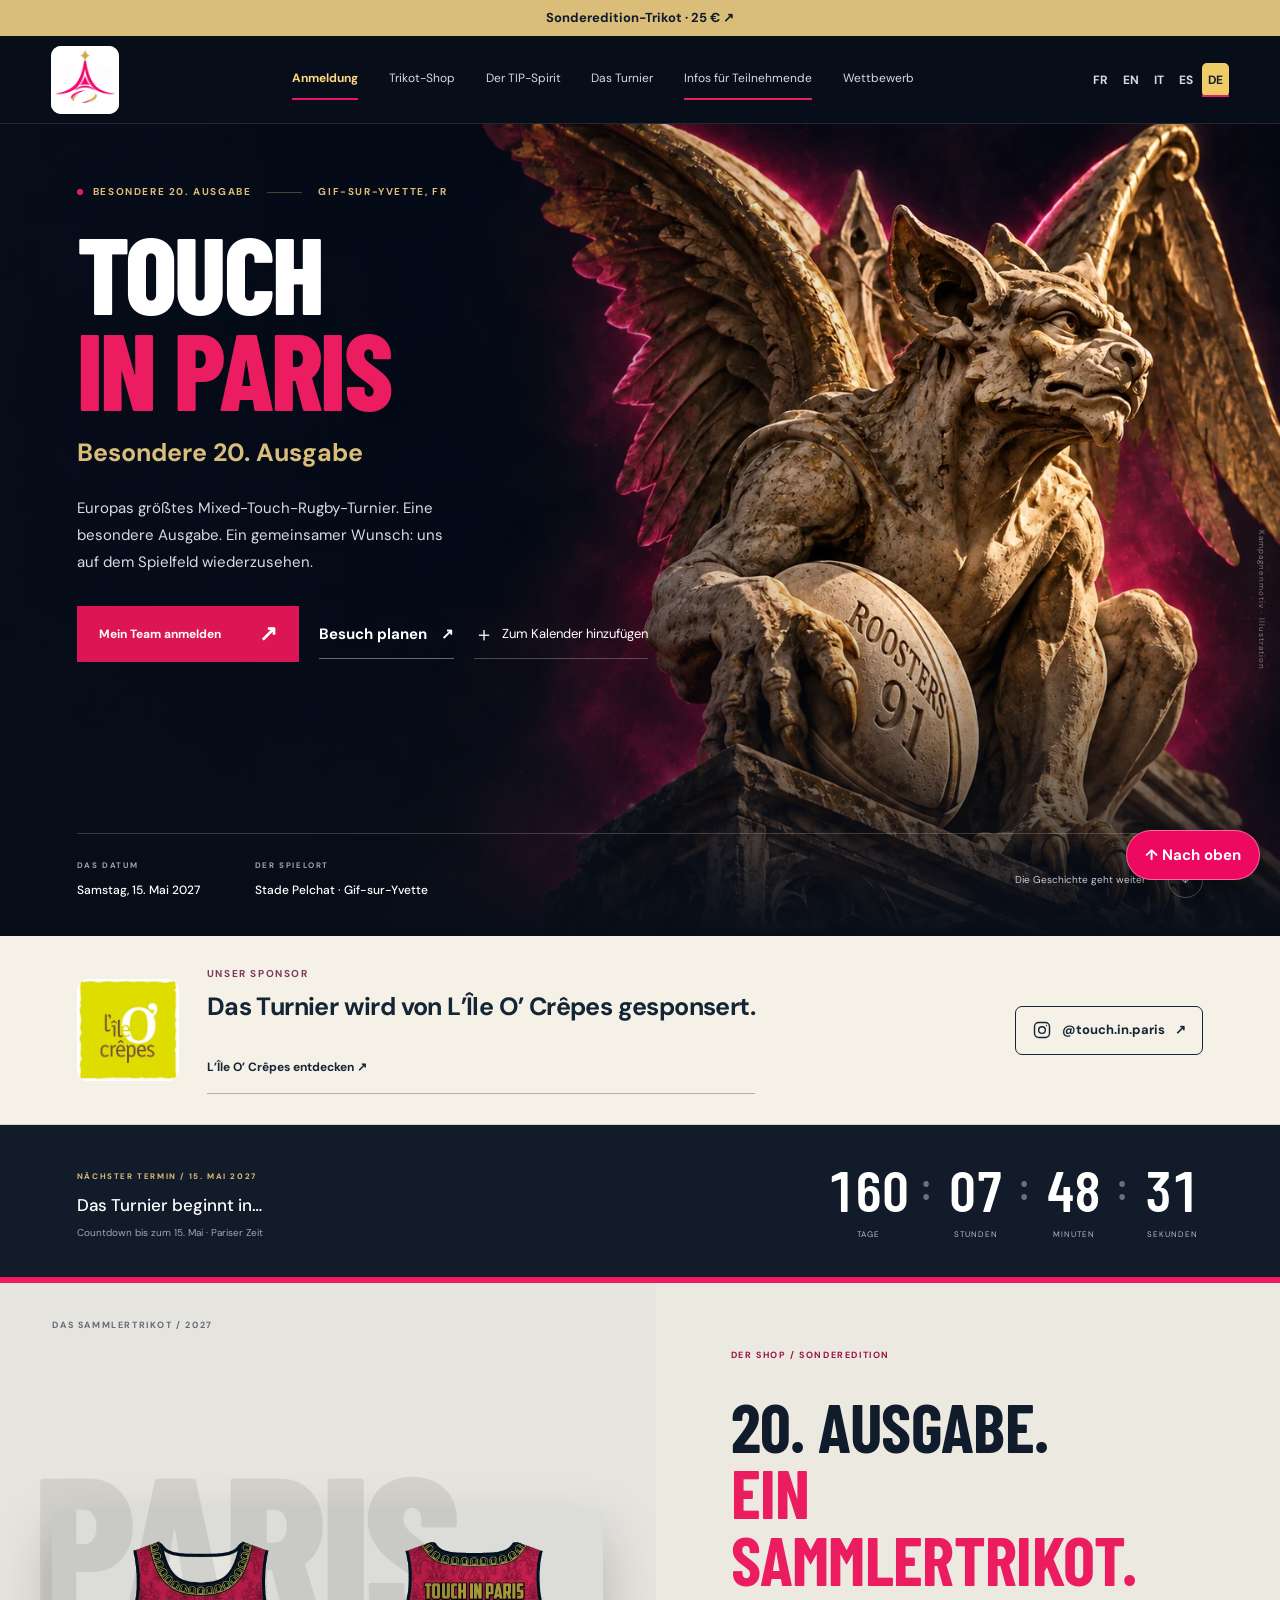
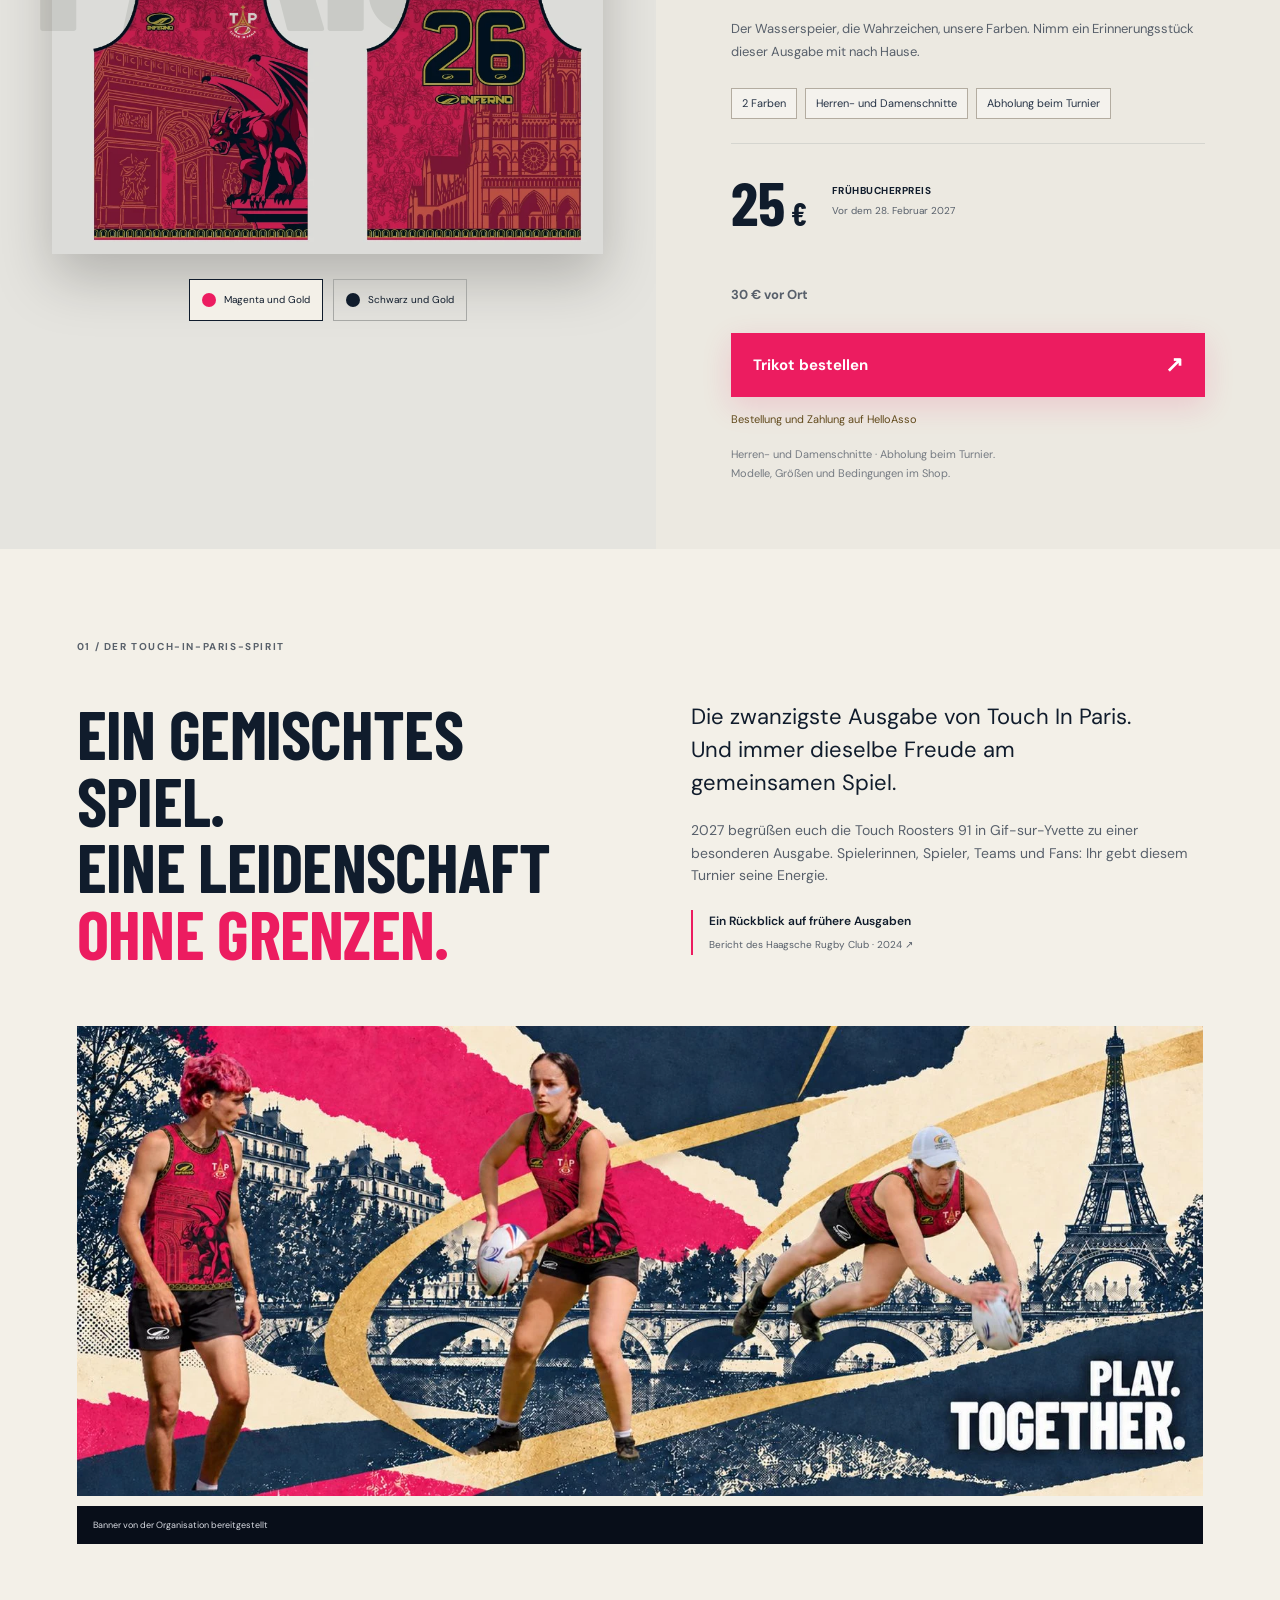
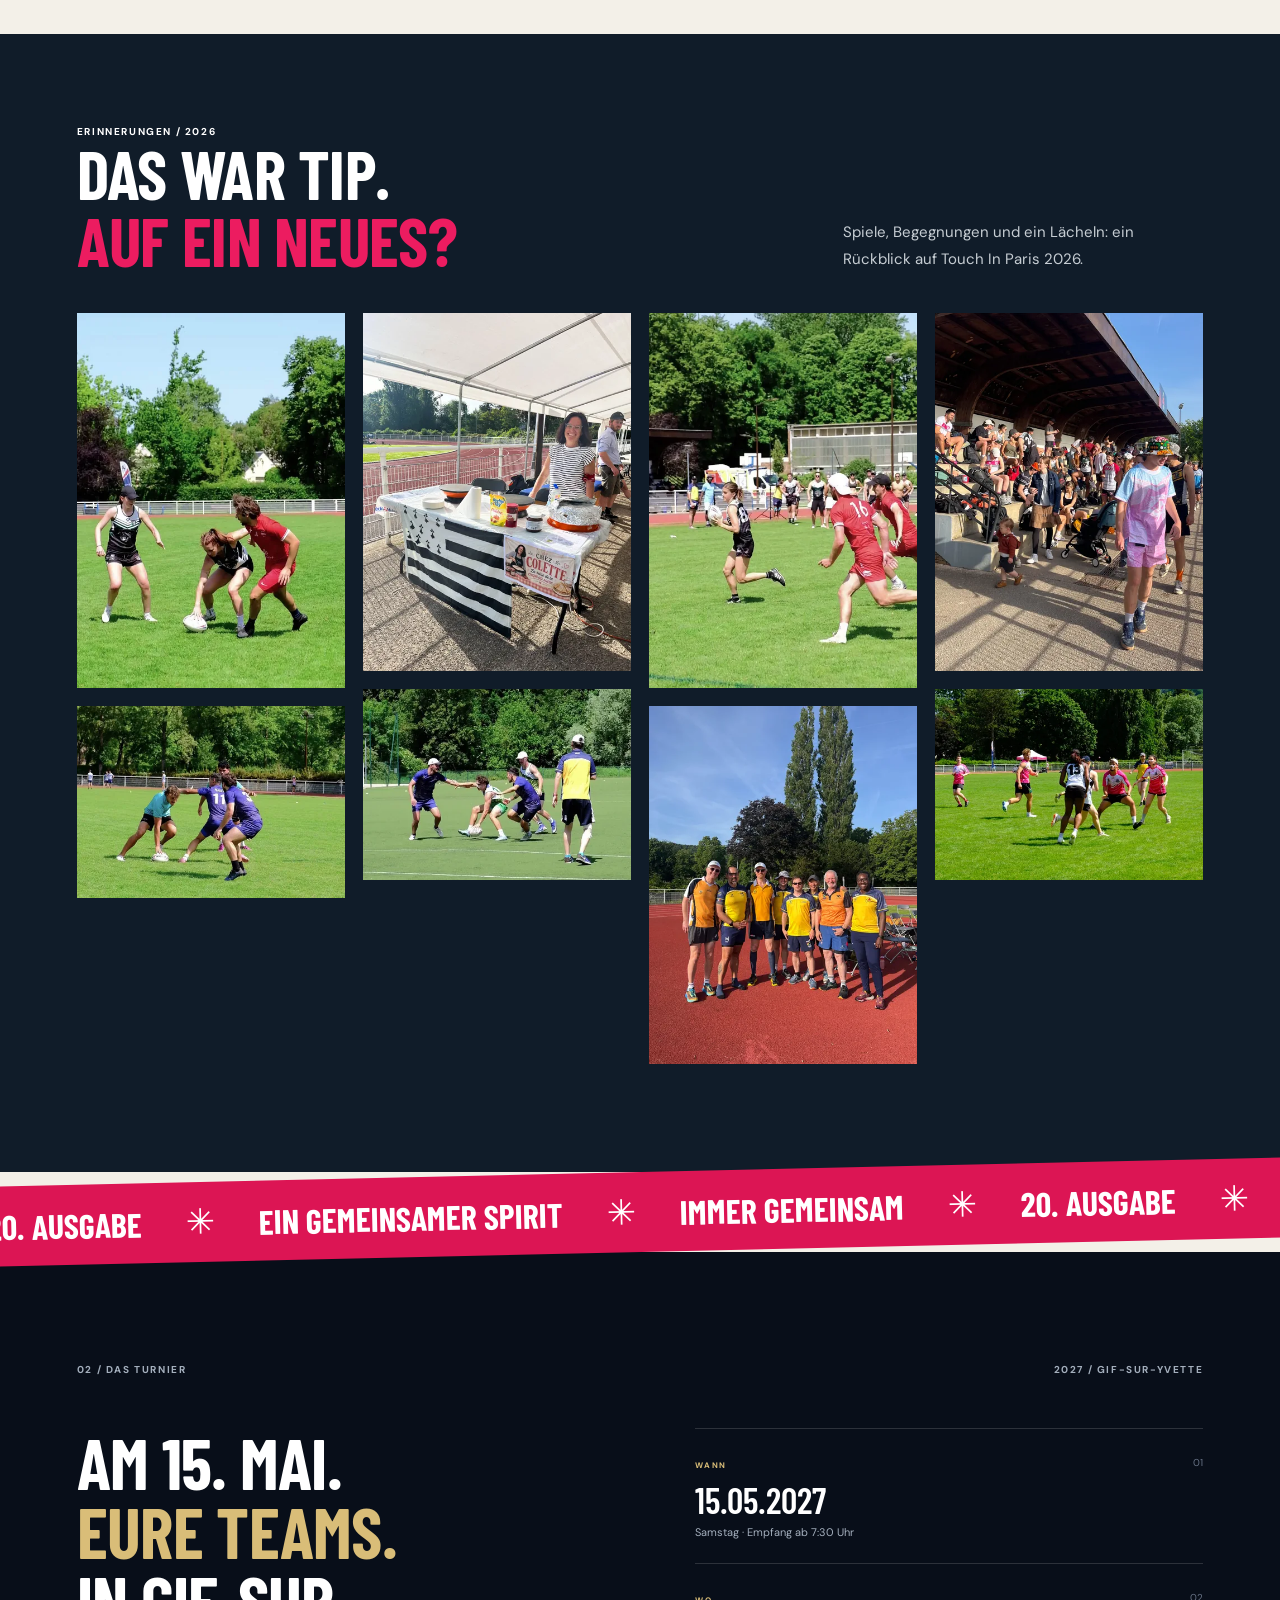
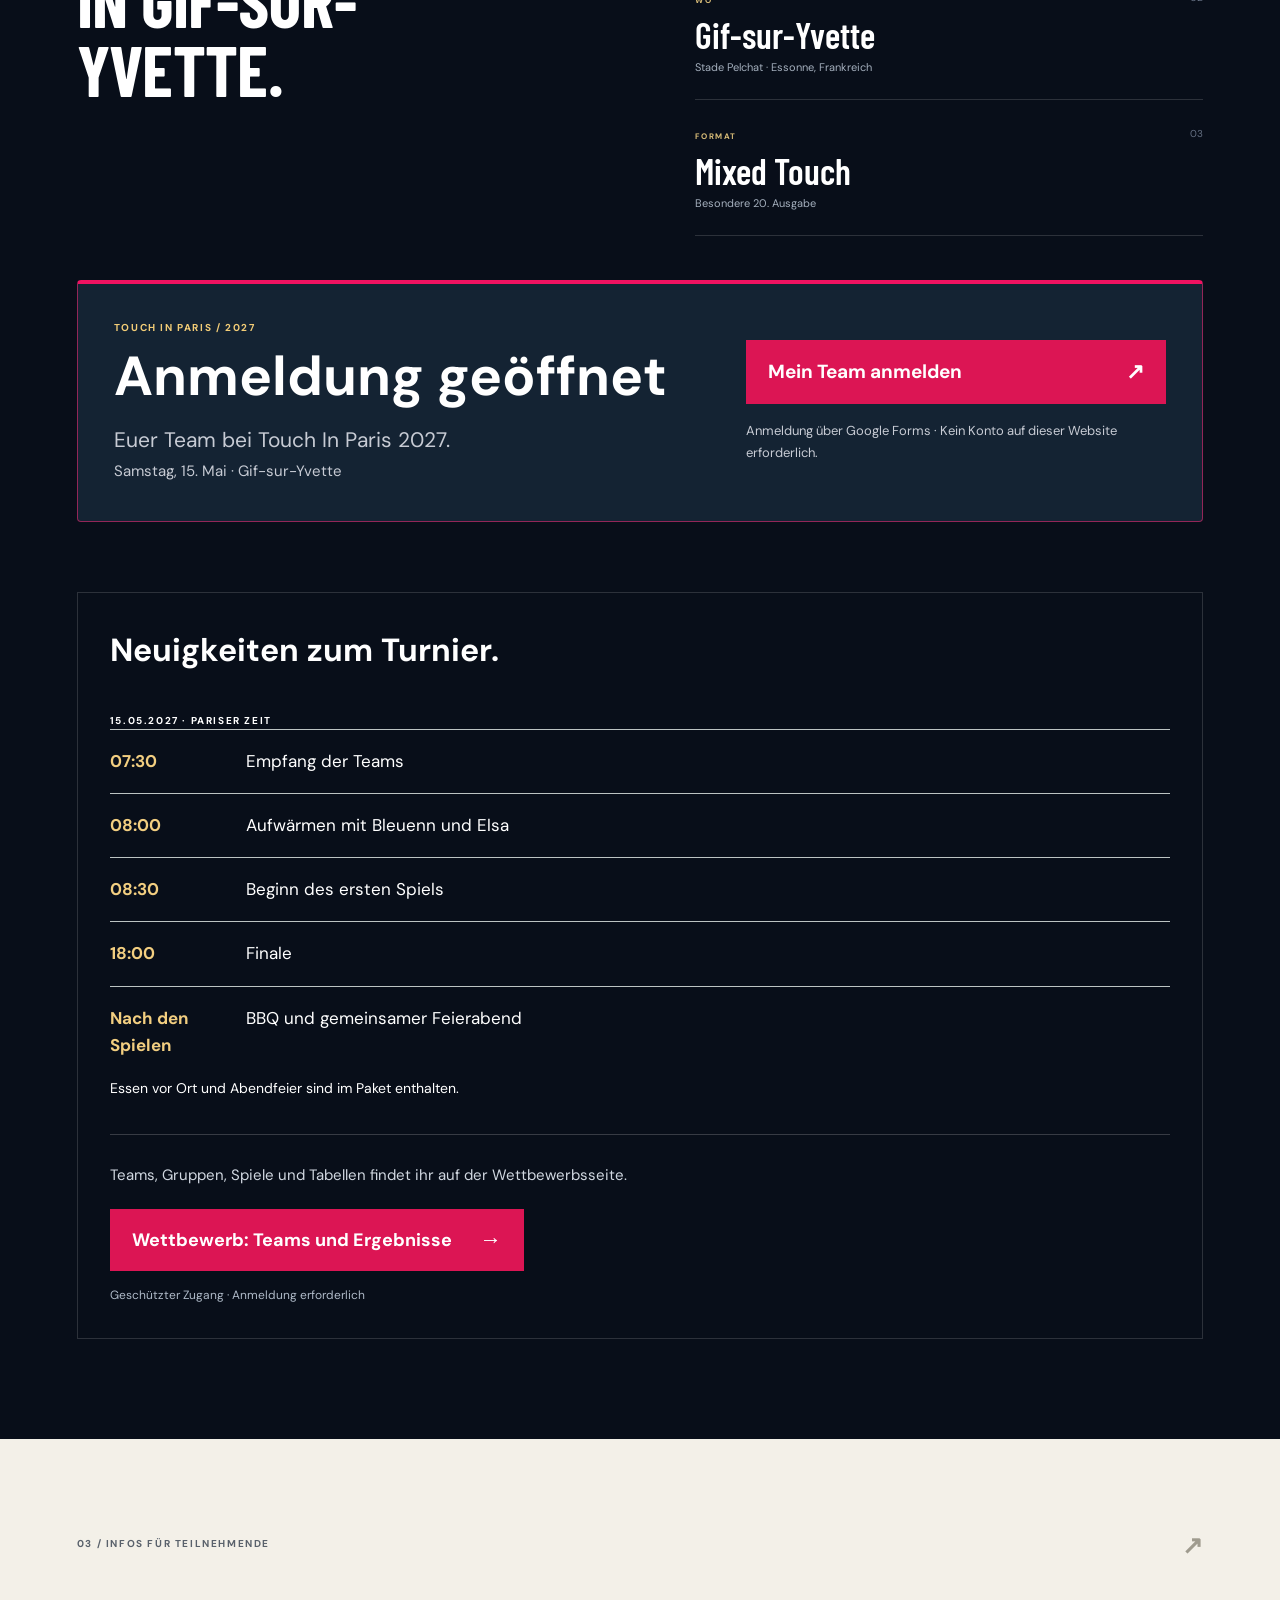
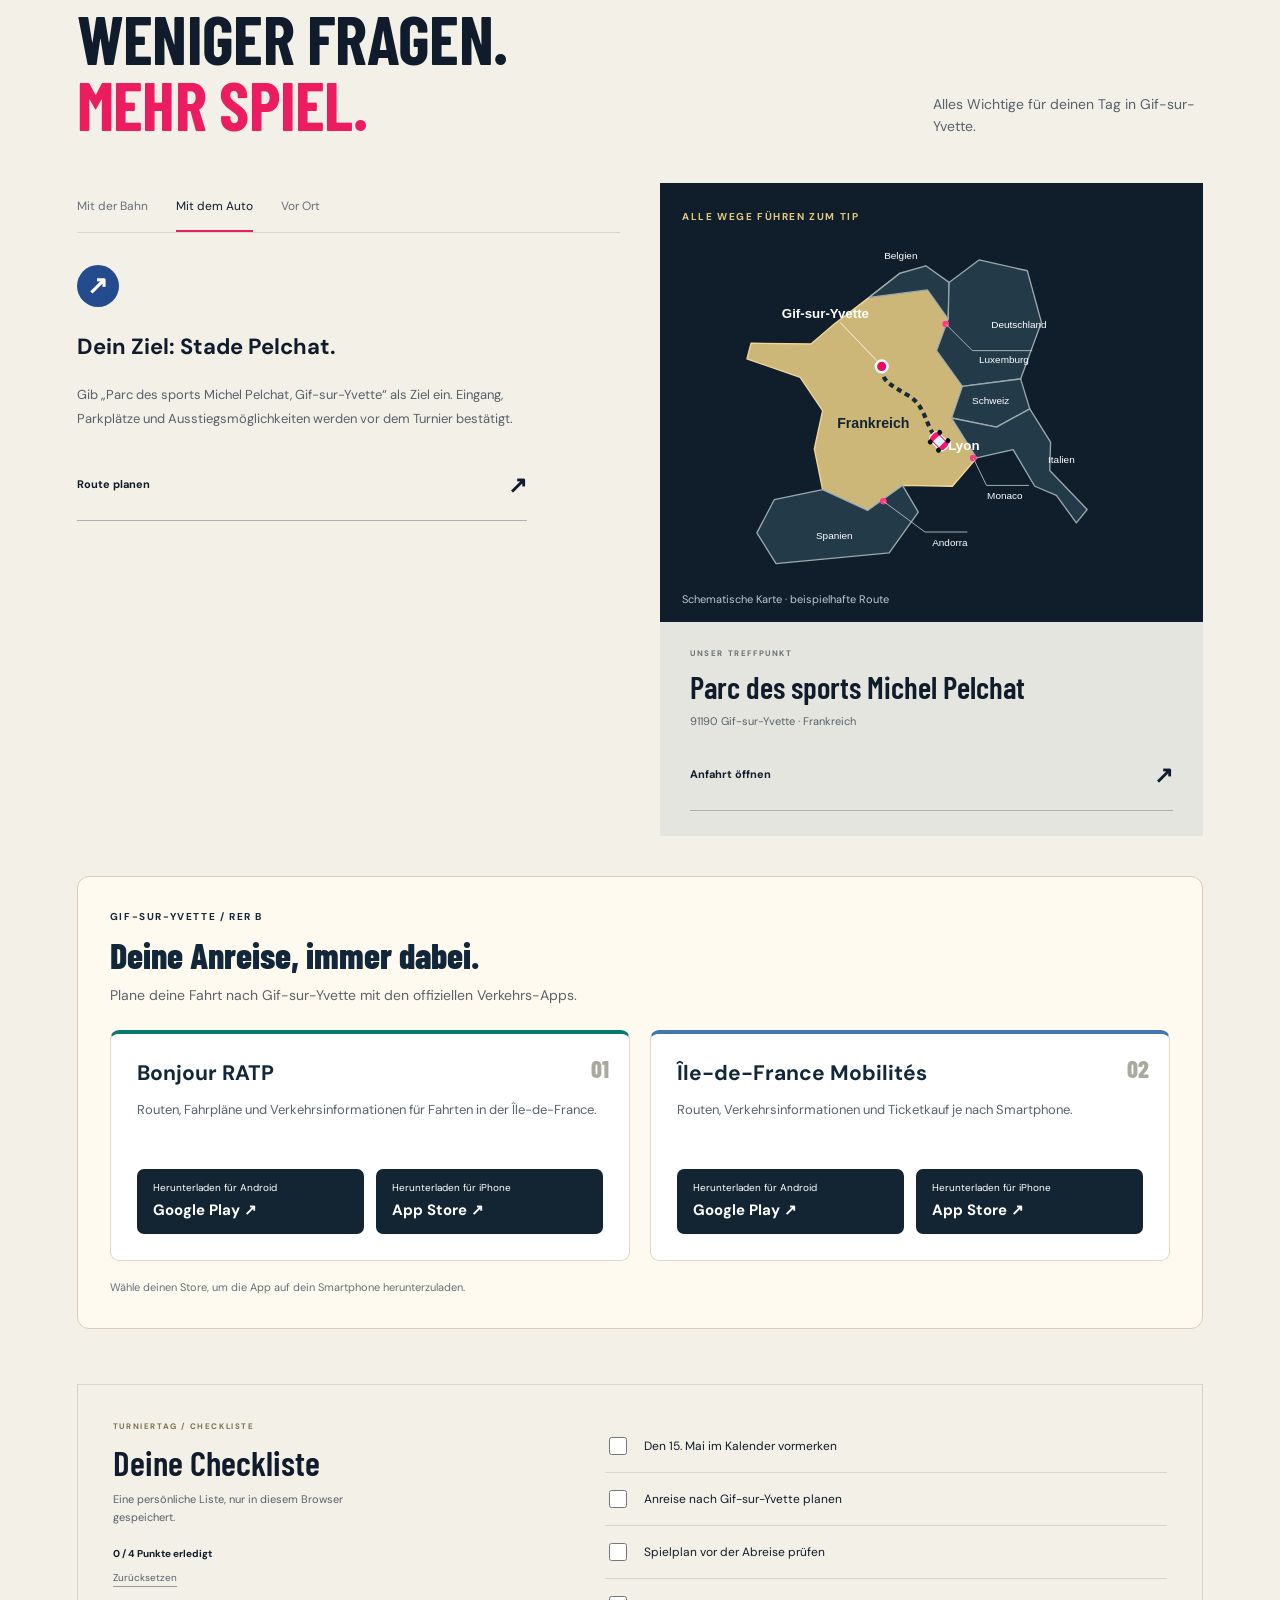
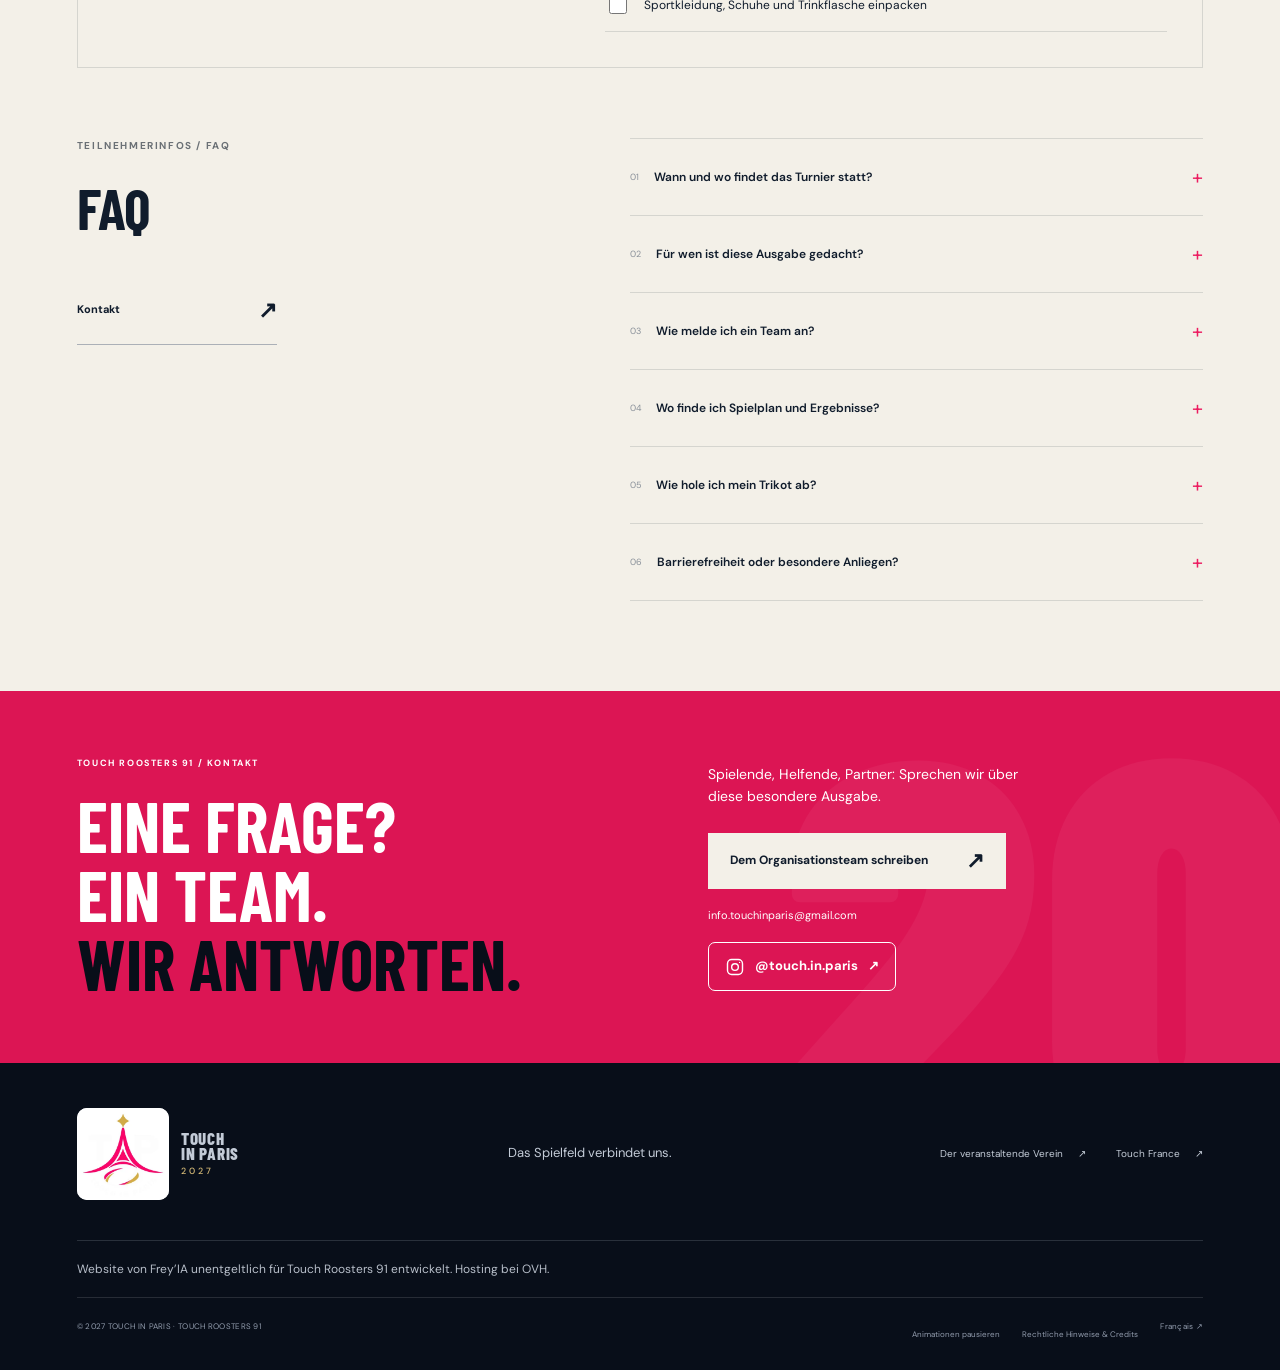
==== commit 46e42f7e: "Add files via upload Agencement mobile" ====
--- a/de/index.html
+++ b/de/index.html
@@ -1,5 +1,5 @@
-<!doctype html><html lang="de"><head><meta charset="utf-8"><meta name="viewport" content="width=device-width,initial-scale=1"><title>Touch In Paris 2027 — Die 20. Gemeinsam.</title><meta name="description" content="Die 20. Ausgabe von Touch In Paris. Mixed-Touch-Rugby am Samstag, 15. Mai 2027 im Stade Pelchat, Gif-sur-Yvette, Frankreich. Plane deinen Besuch."><meta name="theme-color" content="#080e19"><link rel="icon" href="/assets/favicon.443a316e2661.svg"><link rel="canonical" href="https://touchinparis.touchroosters91.com/de/"><link rel="alternate" hreflang="fr" href="https://touchinparis.touchroosters91.com/fr/"><link rel="alternate" hreflang="en" href="https://touchinparis.touchroosters91.com/en/"><link rel="alternate" hreflang="it" href="https://touchinparis.touchroosters91.com/it/"><link rel="alternate" hreflang="es" href="https://touchinparis.touchroosters91.com/es/"><link rel="alternate" hreflang="de" href="https://touchinparis.touchroosters91.com/de/"><link rel="alternate" hreflang="x-default" href="https://touchinparis.touchroosters91.com/fr/"><meta property="og:title" content="Touch In Paris 2027 — Die 20. Gemeinsam."><meta property="og:description" content="Die 20. Ausgabe von Touch In Paris. Mixed-Touch-Rugby am Samstag, 15. Mai 2027 im Stade Pelchat, Gif-sur-Yvette, Frankreich. Plane deinen Besuch."><meta property="og:image" content="https://touchinparis.touchroosters91.com/assets/hero-roosters-1536.bbb9d76f201a.webp"><meta property="og:type" content="website"><meta property="og:url" content="https://touchinparis.touchroosters91.com/de/"><link rel="stylesheet" href="/style.d3fbbd6e1461.css"><script type="application/ld+json">{"@context":"https://schema.org","@type":"SportsEvent","name":"Touch In Paris 2027 — Besondere 20. Ausgabe","startDate":"2027-05-15T07:30:00+02:00","eventStatus":"https://schema.org/EventScheduled","eventAttendanceMode":"https://schema.org/OfflineEventAttendanceMode","sport":"Touch rugby","location":{"@type":"Place","name":"Stade Pelchat","address":{"@type":"PostalAddress","addressLocality":"Gif-sur-Yvette","postalCode":"91190","addressCountry":"FR"}},"organizer":{"@type":"Organization","name":"Touch Roosters 91","url":"https://www.touchrugby91.com/"},"image":"https://touchinparis.touchroosters91.com/assets/hero-roosters-1536.bbb9d76f201a.webp","description":"Die 20. Ausgabe von Touch In Paris. Mixed-Touch-Rugby am Samstag, 15. Mai 2027 im Stade Pelchat, Gif-sur-Yvette, Frankreich. Plane deinen Besuch.","url":"https://touchinparis.touchroosters91.com/de/"}</script></head><body id="top">
-<a class="shop-announcement" href="#collector"><span>DAS TRIKOT ZUR 20. AUSGABE</span><strong>25 € Frühbucherpreis · Kollektion entdecken ↗</strong></a><a class="skip" href="#main">Zum Inhalt</a><header class="header"><a class="brand" href="/de/" aria-label="Touch In Paris"><img class="tip-logo" src="/assets/tip-logo-optimized.e0677d0e77f4.webp" alt="Touch In Paris" width="1254" height="1254"><span class="brand-name">TOUCH<br>IN PARIS<span class="brand-year">2027</span></span></a><button class="menu-toggle" aria-expanded="false" aria-controls="navigation" aria-label="Menü öffnen"><span></span><span></span></button><nav id="navigation" aria-label="Hauptnavigation"><a class="nav-registration" href="#inscriptions">Anmeldung</a><a href="#collector">Trikot-Shop</a><a href="#spirit">Der TIP-Spirit</a><a href="#event">Das Turnier</a><a href="#guide">Infos für Teilnehmende</a><a href="/competition/?lang=de">Wettbewerb</a></nav><div class="header-end"><nav class="language-links" aria-label="Sprache"><a href="/fr/" lang="fr" hreflang="fr" >FR</a><a href="/en/" lang="en" hreflang="en" >EN</a><a href="/it/" lang="it" hreflang="it" >IT</a><a href="/es/" lang="es" hreflang="es" >ES</a><a href="/de/" lang="de" hreflang="de" aria-current="page">DE</a></nav></div></header>
+<!doctype html><html lang="de"><head><meta charset="utf-8"><meta name="viewport" content="width=device-width,initial-scale=1"><title>Touch In Paris 2027 — Die 20. Gemeinsam.</title><meta name="description" content="Die 20. Ausgabe von Touch In Paris. Mixed-Touch-Rugby am Samstag, 15. Mai 2027 im Stade Pelchat, Gif-sur-Yvette, Frankreich. Plane deinen Besuch."><meta name="theme-color" content="#080e19"><link rel="icon" href="/assets/favicon.443a316e2661.svg"><link rel="canonical" href="https://touchinparis.touchroosters91.com/de/"><link rel="alternate" hreflang="fr" href="https://touchinparis.touchroosters91.com/fr/"><link rel="alternate" hreflang="en" href="https://touchinparis.touchroosters91.com/en/"><link rel="alternate" hreflang="it" href="https://touchinparis.touchroosters91.com/it/"><link rel="alternate" hreflang="es" href="https://touchinparis.touchroosters91.com/es/"><link rel="alternate" hreflang="de" href="https://touchinparis.touchroosters91.com/de/"><link rel="alternate" hreflang="x-default" href="https://touchinparis.touchroosters91.com/fr/"><meta property="og:title" content="Touch In Paris 2027 — Die 20. Gemeinsam."><meta property="og:description" content="Die 20. Ausgabe von Touch In Paris. Mixed-Touch-Rugby am Samstag, 15. Mai 2027 im Stade Pelchat, Gif-sur-Yvette, Frankreich. Plane deinen Besuch."><meta property="og:image" content="https://touchinparis.touchroosters91.com/assets/hero-roosters-1536.bbb9d76f201a.webp"><meta property="og:type" content="website"><meta property="og:url" content="https://touchinparis.touchroosters91.com/de/"><link rel="stylesheet" href="/style.3a918b6869d3.css"><script type="application/ld+json">{"@context":"https://schema.org","@type":"SportsEvent","name":"Touch In Paris 2027 — Besondere 20. Ausgabe","startDate":"2027-05-15T07:30:00+02:00","eventStatus":"https://schema.org/EventScheduled","eventAttendanceMode":"https://schema.org/OfflineEventAttendanceMode","sport":"Touch rugby","location":{"@type":"Place","name":"Stade Pelchat","address":{"@type":"PostalAddress","addressLocality":"Gif-sur-Yvette","postalCode":"91190","addressCountry":"FR"}},"organizer":{"@type":"Organization","name":"Touch Roosters 91","url":"https://www.touchrugby91.com/"},"image":"https://touchinparis.touchroosters91.com/assets/hero-roosters-1536.bbb9d76f201a.webp","description":"Die 20. Ausgabe von Touch In Paris. Mixed-Touch-Rugby am Samstag, 15. Mai 2027 im Stade Pelchat, Gif-sur-Yvette, Frankreich. Plane deinen Besuch.","url":"https://touchinparis.touchroosters91.com/de/"}</script></head><body id="top">
+<a class="shop-announcement" href="#collector"><strong>Sonderedition-Trikot · 25 € <span aria-hidden="true">↗</span></strong></a><a class="skip" href="#main">Zum Inhalt</a><header class="header"><a class="brand" href="/de/" aria-label="Touch In Paris"><img class="tip-logo" src="/assets/tip-logo-optimized.e0677d0e77f4.webp" alt="Touch In Paris" width="1254" height="1254"><span class="brand-name">TOUCH<br>IN PARIS<span class="brand-year">2027</span></span></a><button class="menu-toggle" aria-expanded="false" aria-controls="navigation" aria-label="Menü öffnen"><span></span><span></span></button><nav id="navigation" aria-label="Hauptnavigation"><a class="nav-registration" href="#inscriptions">Anmeldung</a><a href="#collector">Trikot-Shop</a><a href="#spirit">Der TIP-Spirit</a><a href="#event">Das Turnier</a><a href="#guide">Infos für Teilnehmende</a><a href="/competition/?lang=de">Wettbewerb</a></nav><div class="header-end"><nav class="language-links" aria-label="Sprache"><a href="/fr/" lang="fr" hreflang="fr" >FR</a><a href="/en/" lang="en" hreflang="en" >EN</a><a href="/it/" lang="it" hreflang="it" >IT</a><a href="/es/" lang="es" hreflang="es" >ES</a><a href="/de/" lang="de" hreflang="de" aria-current="page">DE</a></nav></div></header>
 <main id="main"><section class="hero" aria-labelledby="hero-title"><img class="hero-art" src="/assets/hero-roosters-1536.bbb9d76f201a.webp" srcset="/assets/hero-roosters-768.531aa483f2ea.webp 768w, /assets/hero-roosters-1152.deb929ac3925.webp 1152w, /assets/hero-roosters-1536.bbb9d76f201a.webp 1536w" sizes="(max-width:600px) 150vw, 100vw" width="1536" height="1024" alt="" fetchpriority="high"><div class="hero-shade"></div><div class="hero-content"><p class="overline"><span class="dot"></span> Besondere 20. Ausgabe <span class="edition-rule"></span> GIF-SUR-YVETTE, FR</p><h1 id="hero-title">TOUCH<br><em>IN PARIS</em></h1><p class="hero-edition">Besondere 20. Ausgabe</p><p class="hero-intro">Europas größtes Mixed-Touch-Rugby-Turnier. Eine besondere Ausgabe. Ein gemeinsamer Wunsch: uns auf dem Spielfeld wiederzusehen.</p><div class="hero-actions"><a class="button pink registration-hero" href="https://forms.gle/b6BH2EF2GSboThge6" target="_blank" rel="noopener noreferrer">Mein Team anmelden<span aria-hidden="true">↗</span></a><a class="visit-link" href="#guide">Besuch planen<span aria-hidden="true">↗</span></a><a class="calendar-link" href="/tip-2027-de.ics" download><span aria-hidden="true">＋</span>Zum Kalender hinzufügen</a></div></div><div class="hero-bottom"><div><span class="tiny">DAS DATUM</span><strong>Samstag, 15. Mai 2027</strong></div><div><span class="tiny">DER SPIELORT</span><strong>Stade Pelchat · Gif-sur-Yvette</strong></div><a href="#spirit" class="scroll-cue">Die Geschichte geht weiter<span>↓</span></a></div><span class="art-credit">Kampagnenmotiv · Illustration</span></section>
 <section class="sponsor-band" aria-label="UNSER SPONSOR"><a class="sponsor-logo" href="https://www.ileocrepes.com/" target="_blank" rel="noopener noreferrer"><img src="/assets/ileo-crepes-optimized.076aefcd7d83.webp" width="447" height="447" alt="L’Île O’ Crêpes" loading="lazy"></a><div><p class="overline">UNSER SPONSOR</p><h2>Das Turnier wird von L’Île O’ Crêpes gesponsert.</h2><a class="text-link" href="https://www.ileocrepes.com/" target="_blank" rel="noopener noreferrer">L’Île O’ Crêpes entdecken ↗</a></div><a class="instagram-link" href="https://www.instagram.com/touch.in.paris/" aria-label="Dem Turnier auf Instagram folgen · @touch.in.paris" target="_blank" rel="noopener noreferrer"><svg viewBox="0 0 24 24" width="20" height="20" fill="none" stroke="currentColor" stroke-width="1.7" aria-hidden="true"><rect x="3" y="3" width="18" height="18" rx="5"/><circle cx="12" cy="12" r="4"/><circle cx="17.5" cy="6.5" r=".8" fill="currentColor" stroke="none"/></svg><span>@touch.in.paris</span><span aria-hidden="true">↗</span></a></section>
 <section class="countdown-bar" aria-label="Countdown"><div><span class="overline">NÄCHSTER TERMIN / 15. MAI 2027</span><h2>Das Turnier beginnt in…</h2><p>Countdown bis zum 15. Mai · Pariser Zeit</p></div><div class="countdown" role="timer" aria-label="Countdown bis zum 15. Mai · Pariser Zeit" data-day="Heute ist Turniertag." data-ended="Danke für diese 20. Ausgabe."><div><strong data-count="0">--</strong><span>Tage</span></div><div><strong data-count="1">--</strong><span>Stunden</span></div><div><strong data-count="2">--</strong><span>Minuten</span></div><div><strong data-count="3">--</strong><span>Sekunden</span></div></div></section>
--- a/style.3a918b6869d3.css
+++ b/style.3a918b6869d3.css
@@ -0,0 +1,245 @@
+/* vietnamese */
+@font-face {
+  font-family: 'Barlow Condensed';
+  font-style: normal;
+  font-weight: 600;
+  font-display: swap;
+  src: url(/assets/fonts/font-0.5598861e729e.woff2) format('woff2');
+  unicode-range: U+0102-0103, U+0110-0111, U+0128-0129, U+0168-0169, U+01A0-01A1, U+01AF-01B0, U+0300-0301, U+0303-0304, U+0308-0309, U+0323, U+0329, U+1EA0-1EF9, U+20AB;
+}
+/* latin-ext */
+@font-face {
+  font-family: 'Barlow Condensed';
+  font-style: normal;
+  font-weight: 600;
+  font-display: swap;
+  src: url(/assets/fonts/font-1.aef7edf54f79.woff2) format('woff2');
+  unicode-range: U+0100-02BA, U+02BD-02C5, U+02C7-02CC, U+02CE-02D7, U+02DD-02FF, U+0304, U+0308, U+0329, U+1D00-1DBF, U+1E00-1E9F, U+1EF2-1EFF, U+2020, U+20A0-20AB, U+20AD-20C4, U+2113, U+2C60-2C7F, U+A720-A7FF;
+}
+/* latin */
+@font-face {
+  font-family: 'Barlow Condensed';
+  font-style: normal;
+  font-weight: 600;
+  font-display: swap;
+  src: url(/assets/fonts/font-2.215a93c696f4.woff2) format('woff2');
+  unicode-range: U+0000-00FF, U+0131, U+0152-0153, U+02BB-02BC, U+02C6, U+02DA, U+02DC, U+0304, U+0308, U+0329, U+2000-206F, U+20AC, U+2122, U+2191, U+2193, U+2212, U+2215, U+FEFF, U+FFFD;
+}
+/* vietnamese */
+@font-face {
+  font-family: 'Barlow Condensed';
+  font-style: normal;
+  font-weight: 700;
+  font-display: swap;
+  src: url(/assets/fonts/font-3.6c554f2decc2.woff2) format('woff2');
+  unicode-range: U+0102-0103, U+0110-0111, U+0128-0129, U+0168-0169, U+01A0-01A1, U+01AF-01B0, U+0300-0301, U+0303-0304, U+0308-0309, U+0323, U+0329, U+1EA0-1EF9, U+20AB;
+}
+/* latin-ext */
+@font-face {
+  font-family: 'Barlow Condensed';
+  font-style: normal;
+  font-weight: 700;
+  font-display: swap;
+  src: url(/assets/fonts/font-4.9d351bd9222b.woff2) format('woff2');
+  unicode-range: U+0100-02BA, U+02BD-02C5, U+02C7-02CC, U+02CE-02D7, U+02DD-02FF, U+0304, U+0308, U+0329, U+1D00-1DBF, U+1E00-1E9F, U+1EF2-1EFF, U+2020, U+20A0-20AB, U+20AD-20C4, U+2113, U+2C60-2C7F, U+A720-A7FF;
+}
+/* latin */
+@font-face {
+  font-family: 'Barlow Condensed';
+  font-style: normal;
+  font-weight: 700;
+  font-display: swap;
+  src: url(/assets/fonts/font-5.3787a5a41917.woff2) format('woff2');
+  unicode-range: U+0000-00FF, U+0131, U+0152-0153, U+02BB-02BC, U+02C6, U+02DA, U+02DC, U+0304, U+0308, U+0329, U+2000-206F, U+20AC, U+2122, U+2191, U+2193, U+2212, U+2215, U+FEFF, U+FFFD;
+}
+/* vietnamese */
+@font-face {
+  font-family: 'Barlow Condensed';
+  font-style: normal;
+  font-weight: 800;
+  font-display: swap;
+  src: url(/assets/fonts/font-6.87b35049bcb4.woff2) format('woff2');
+  unicode-range: U+0102-0103, U+0110-0111, U+0128-0129, U+0168-0169, U+01A0-01A1, U+01AF-01B0, U+0300-0301, U+0303-0304, U+0308-0309, U+0323, U+0329, U+1EA0-1EF9, U+20AB;
+}
+/* latin-ext */
+@font-face {
+  font-family: 'Barlow Condensed';
+  font-style: normal;
+  font-weight: 800;
+  font-display: swap;
+  src: url(/assets/fonts/font-7.22539b785b3c.woff2) format('woff2');
+  unicode-range: U+0100-02BA, U+02BD-02C5, U+02C7-02CC, U+02CE-02D7, U+02DD-02FF, U+0304, U+0308, U+0329, U+1D00-1DBF, U+1E00-1E9F, U+1EF2-1EFF, U+2020, U+20A0-20AB, U+20AD-20C4, U+2113, U+2C60-2C7F, U+A720-A7FF;
+}
+/* latin */
+@font-face {
+  font-family: 'Barlow Condensed';
+  font-style: normal;
+  font-weight: 800;
+  font-display: swap;
+  src: url(/assets/fonts/font-8.2515494e8cc2.woff2) format('woff2');
+  unicode-range: U+0000-00FF, U+0131, U+0152-0153, U+02BB-02BC, U+02C6, U+02DA, U+02DC, U+0304, U+0308, U+0329, U+2000-206F, U+20AC, U+2122, U+2191, U+2193, U+2212, U+2215, U+FEFF, U+FFFD;
+}
+/* vietnamese */
+@font-face {
+  font-family: 'Barlow Condensed';
+  font-style: normal;
+  font-weight: 900;
+  font-display: swap;
+  src: url(/assets/fonts/font-9.92a1a5a866f6.woff2) format('woff2');
+  unicode-range: U+0102-0103, U+0110-0111, U+0128-0129, U+0168-0169, U+01A0-01A1, U+01AF-01B0, U+0300-0301, U+0303-0304, U+0308-0309, U+0323, U+0329, U+1EA0-1EF9, U+20AB;
+}
+/* latin-ext */
+@font-face {
+  font-family: 'Barlow Condensed';
+  font-style: normal;
+  font-weight: 900;
+  font-display: swap;
+  src: url(/assets/fonts/font-10.62fc8c02419c.woff2) format('woff2');
+  unicode-range: U+0100-02BA, U+02BD-02C5, U+02C7-02CC, U+02CE-02D7, U+02DD-02FF, U+0304, U+0308, U+0329, U+1D00-1DBF, U+1E00-1E9F, U+1EF2-1EFF, U+2020, U+20A0-20AB, U+20AD-20C4, U+2113, U+2C60-2C7F, U+A720-A7FF;
+}
+/* latin */
+@font-face {
+  font-family: 'Barlow Condensed';
+  font-style: normal;
+  font-weight: 900;
+  font-display: swap;
+  src: url(/assets/fonts/font-11.aa01966de3f6.woff2) format('woff2');
+  unicode-range: U+0000-00FF, U+0131, U+0152-0153, U+02BB-02BC, U+02C6, U+02DA, U+02DC, U+0304, U+0308, U+0329, U+2000-206F, U+20AC, U+2122, U+2191, U+2193, U+2212, U+2215, U+FEFF, U+FFFD;
+}
+/* latin-ext */
+@font-face {
+  font-family: 'DM Sans';
+  font-style: normal;
+  font-weight: 400;
+  font-display: swap;
+  src: url(/assets/fonts/font-12.a5d38fe99f93.woff2) format('woff2');
+  unicode-range: U+0100-02BA, U+02BD-02C5, U+02C7-02CC, U+02CE-02D7, U+02DD-02FF, U+0304, U+0308, U+0329, U+1D00-1DBF, U+1E00-1E9F, U+1EF2-1EFF, U+2020, U+20A0-20AB, U+20AD-20C4, U+2113, U+2C60-2C7F, U+A720-A7FF;
+}
+/* latin */
+@font-face {
+  font-family: 'DM Sans';
+  font-style: normal;
+  font-weight: 400;
+  font-display: swap;
+  src: url(/assets/fonts/font-13.9fea608a947e.woff2) format('woff2');
+  unicode-range: U+0000-00FF, U+0131, U+0152-0153, U+02BB-02BC, U+02C6, U+02DA, U+02DC, U+0304, U+0308, U+0329, U+2000-206F, U+20AC, U+2122, U+2191, U+2193, U+2212, U+2215, U+FEFF, U+FFFD;
+}
+/* latin-ext */
+@font-face {
+  font-family: 'DM Sans';
+  font-style: normal;
+  font-weight: 500;
+  font-display: swap;
+  src: url(/assets/fonts/font-12.a5d38fe99f93.woff2) format('woff2');
+  unicode-range: U+0100-02BA, U+02BD-02C5, U+02C7-02CC, U+02CE-02D7, U+02DD-02FF, U+0304, U+0308, U+0329, U+1D00-1DBF, U+1E00-1E9F, U+1EF2-1EFF, U+2020, U+20A0-20AB, U+20AD-20C4, U+2113, U+2C60-2C7F, U+A720-A7FF;
+}
+/* latin */
+@font-face {
+  font-family: 'DM Sans';
+  font-style: normal;
+  font-weight: 500;
+  font-display: swap;
+  src: url(/assets/fonts/font-13.9fea608a947e.woff2) format('woff2');
+  unicode-range: U+0000-00FF, U+0131, U+0152-0153, U+02BB-02BC, U+02C6, U+02DA, U+02DC, U+0304, U+0308, U+0329, U+2000-206F, U+20AC, U+2122, U+2191, U+2193, U+2212, U+2215, U+FEFF, U+FFFD;
+}
+/* latin-ext */
+@font-face {
+  font-family: 'DM Sans';
+  font-style: normal;
+  font-weight: 600;
+  font-display: swap;
+  src: url(/assets/fonts/font-12.a5d38fe99f93.woff2) format('woff2');
+  unicode-range: U+0100-02BA, U+02BD-02C5, U+02C7-02CC, U+02CE-02D7, U+02DD-02FF, U+0304, U+0308, U+0329, U+1D00-1DBF, U+1E00-1E9F, U+1EF2-1EFF, U+2020, U+20A0-20AB, U+20AD-20C4, U+2113, U+2C60-2C7F, U+A720-A7FF;
+}
+/* latin */
+@font-face {
+  font-family: 'DM Sans';
+  font-style: normal;
+  font-weight: 600;
+  font-display: swap;
+  src: url(/assets/fonts/font-13.9fea608a947e.woff2) format('woff2');
+  unicode-range: U+0000-00FF, U+0131, U+0152-0153, U+02BB-02BC, U+02C6, U+02DA, U+02DC, U+0304, U+0308, U+0329, U+2000-206F, U+20AC, U+2122, U+2191, U+2193, U+2212, U+2215, U+FEFF, U+FFFD;
+}
+/* latin-ext */
+@font-face {
+  font-family: 'DM Sans';
+  font-style: normal;
+  font-weight: 700;
+  font-display: swap;
+  src: url(/assets/fonts/font-12.a5d38fe99f93.woff2) format('woff2');
+  unicode-range: U+0100-02BA, U+02BD-02C5, U+02C7-02CC, U+02CE-02D7, U+02DD-02FF, U+0304, U+0308, U+0329, U+1D00-1DBF, U+1E00-1E9F, U+1EF2-1EFF, U+2020, U+20A0-20AB, U+20AD-20C4, U+2113, U+2C60-2C7F, U+A720-A7FF;
+}
+/* latin */
+@font-face {
+  font-family: 'DM Sans';
+  font-style: normal;
+  font-weight: 700;
+  font-display: swap;
+  src: url(/assets/fonts/font-13.9fea608a947e.woff2) format('woff2');
+  unicode-range: U+0000-00FF, U+0131, U+0152-0153, U+02BB-02BC, U+02C6, U+02DA, U+02DC, U+0304, U+0308, U+0329, U+2000-206F, U+20AC, U+2122, U+2191, U+2193, U+2212, U+2215, U+FEFF, U+FFFD;
+}
+
+:root{--navy:#080e19;--ink:#101c2c;--cream:#f3f0e8;--pink:#ec1c60;--gold:#d9bd78;--muted:#58606b;--line:#d5d5cf;--display:'Barlow Condensed',Impact,'Arial Narrow',sans-serif;--body:'DM Sans',Arial,sans-serif}*{box-sizing:border-box}html{scroll-behavior:smooth;scroll-padding-top:100px}body{margin:0;background:var(--cream);color:var(--ink);font:15px/1.6 var(--body);overflow-x:clip}a{color:inherit;text-decoration:none}button,input{font:inherit}button,a{-webkit-tap-highlight-color:transparent}button{cursor:pointer;color:inherit}img{max-width:100%;display:block}h1,h2,h3,h4,p,figure{margin:0}::selection{background:var(--pink);color:white}a:focus-visible,button:focus-visible,summary:focus-visible,input:focus-visible{outline:3px solid #009ecb;outline-offset:6px}.skip{position:fixed;left:15px;top:-80px;z-index:100;background:white;color:var(--ink);padding:15px}.skip:focus{top:15px}.header{height:88px;background:var(--navy);color:#fff;display:flex;align-items:center;justify-content:space-between;padding:0 4%;gap:32px;position:sticky;top:0;z-index:30;border-bottom:1px solid #ffffff1c}.brand{display:flex;align-items:center;gap:12px;flex-shrink:0}.brand-symbol{font:900 35px/.85 var(--display);letter-spacing:-2px;position:relative;border:1px solid #d9bd7850;padding:10px 12px 13px;transform:skew(-7deg);color:var(--gold)}.brand-symbol>span{position:absolute;bottom:-5px;right:-5px;font:700 12px/1 var(--body);background:var(--pink);padding:4px;color:white;letter-spacing:0}.brand-name{font:800 17px/.9 var(--display);letter-spacing:.8px}.brand-year{display:block;font:500 9px/1 var(--body);letter-spacing:3px;color:var(--gold);margin-top:6px}nav{display:flex;gap:clamp(16px,2.4vw,38px)}nav a{font-size:12px;color:#d5d9e0;position:relative;padding:10px 0}nav a:after{content:'';position:absolute;bottom:0;left:0;width:0;height:2px;background:var(--pink);transition:width .2s}nav a:hover:after,nav a[aria-current]:after{width:100%}.header-end{display:flex;align-items:center;gap:24px}.lang-switch{display:flex;align-items:center;gap:7px;font-size:10px;font-weight:700;color:#999eaa}.lang-switch .selected{color:white}.lang-switch i{font-style:normal;color:#596070}.header-cta{border:1px solid #ffffff4a;padding:12px 18px;font-size:11px;font-weight:700;display:flex;gap:23px;align-items:center}.header-cta:hover{border-color:var(--gold);color:var(--gold)}.menu-toggle{display:none}.hero{min-height:740px;height:calc(100svh - 88px);max-height:1000px;background:var(--navy);color:white;position:relative;overflow:hidden}.hero-art{position:absolute;inset:0;width:100%;height:100%;object-fit:cover;object-position:center 42%;animation:hero-entrance 1.6s ease-out both}.hero-shade{position:absolute;inset:0;background:linear-gradient(90deg,#080e19b3 0%,#080e1966 35%,transparent 70%),linear-gradient(0deg,#080e19 0%,transparent 40%)}.hero-content{position:relative;z-index:2;padding:60px 6% 160px;max-width:1000px}.overline,.tiny{font-size:10px;font-weight:700;letter-spacing:1.6px;line-height:1.6;text-transform:uppercase}.hero .overline{display:flex;align-items:center;gap:10px;color:var(--gold)}.dot{width:6px;height:6px;background:var(--pink);display:inline-block;border-radius:50%;flex-shrink:0}.edition-rule{display:inline-block;width:35px;height:1px;background:#d9bd7850;margin:0 6px}h1{font:800 clamp(78px,9.3vw,151px)/.88 var(--display);letter-spacing:-1.6px;margin:36px 0 28px}h1>span{display:block;font:600 18px var(--body);letter-spacing:8px;margin-bottom:22px}h1 em{font-style:normal;color:var(--pink)}.hero-intro{max-width:385px;color:#d8dbe2;font-size:15px;line-height:1.8}.hero-actions{display:flex;align-items:center;gap:26px;margin-top:30px}.button{display:inline-flex;justify-content:space-between;align-items:center;gap:38px;padding:17px 22px;font-size:12px;font-weight:700;min-height:54px;transition:background .2s,transform .2s}.button:hover{transform:translateY(-2px)}.pink{background:var(--pink);color:white}.pink:hover{background:#c5114a}.button>span{font-size:22px;line-height:1}.calendar-link{font-size:11px;display:flex;gap:8px;align-items:center;border-bottom:1px solid #ffffff40;padding:8px 0}.calendar-link>span{font-size:20px}.edition-stamp{position:absolute;right:5%;top:45px;border:1px solid #d9bd7870;width:112px;height:112px;border-radius:50%;color:var(--gold);display:flex;flex-direction:column;justify-content:center;align-items:center;transform:rotate(12deg);background:#080e1960}.edition-stamp>span{font-size:8px;letter-spacing:1.5px}.edition-stamp strong{font:800 52px/.95 var(--display)}.edition-stamp sup{font-size:20px}.hero-bottom{position:absolute;bottom:35px;left:6%;right:6%;border-top:1px solid #ffffff30;display:flex;align-items:center;gap:55px;padding-top:25px;z-index:2}.hero-bottom .tiny{display:block;color:#9ca4b4;margin-bottom:5px;font-size:8px}.hero-bottom strong{font-size:12px;font-weight:500}.scroll-cue{margin-left:auto;display:flex;align-items:center;gap:22px;font-size:10px;color:#c6cbd6}.scroll-cue span{border:1px solid #ffffff40;border-radius:50%;width:35px;height:35px;display:grid;place-content:center}.art-credit{position:absolute;right:12px;top:50%;writing-mode:vertical-rl;font-size:8px;color:#ffffff70;letter-spacing:1px}.countdown-bar{background:#121b29;color:white;display:flex;justify-content:space-between;align-items:center;padding:36px 6%;gap:40px}.countdown-bar .overline{color:var(--gold);font-size:8px}.countdown-bar h2{font-size:17px;font-weight:500;margin-top:6px}.countdown-bar p{font-size:10px;color:#9ca6b6;margin-top:6px}.countdown{display:flex;gap:36px}.countdown>div{text-align:center;min-width:62px;position:relative}.countdown>div:not(:last-child):after{content:':';position:absolute;right:-22px;top:0;color:#687180;font:300 40px var(--display)}.countdown strong{display:block;font:600 57px/1 var(--display);font-variant-numeric:tabular-nums}.countdown span{display:block;font-size:8px;letter-spacing:1px;text-transform:uppercase;margin-top:10px;color:#b4bdc9}.section{padding:90px 6%}.section-top{display:flex;align-items:center;justify-content:space-between;margin-bottom:45px}.section-top .overline{color:#59616b}.index-mark{font:600 25px var(--display);color:#9f9b8e}.display{font:700 clamp(48px,5.3vw,82px)/.98 var(--display);text-transform:uppercase;letter-spacing:-.7px}.display em{font-style:normal;color:var(--pink)}.story-grid{display:grid;grid-template-columns:1fr 1fr;gap:9%;align-items:start}.story-copy>.lead{font-size:22px;line-height:1.5;color:var(--ink);margin-bottom:20px;max-width:470px}.story-copy>p{color:var(--muted);font-size:14px}.values{margin-top:30px;border-top:1px solid var(--line)}.values>div{display:grid;grid-template-columns:25px 80px 1fr;gap:12px;align-items:center;border-bottom:1px solid var(--line);padding:13px 0}.value-number{font-size:9px;color:#8a8f93}.values h3{font-size:12px}.values p{font-size:11px;color:var(--muted)}.action-art{position:relative;margin-top:60px}.action-art>img{width:100%;height:540px;object-fit:cover;object-position:center 42%}.action-art figcaption{font-size:9px;color:#68707a;margin-top:10px}.image-word{position:absolute;bottom:45px;right:30px;font:800 76px/.85 var(--display);letter-spacing:-1px;text-align:right;color:white;text-shadow:0 2px 22px #0008}.ticker{overflow:hidden;background:var(--pink);color:white;padding:17px 0;transform:rotate(-1.3deg);width:102%;margin-left:-1%;position:relative;z-index:1}.ticker>div{width:max-content;display:flex;align-items:center;gap:44px;animation:ticker 34s linear infinite}.ticker span{font:700 34px var(--display);white-space:nowrap}.ticker i{font:normal 35px var(--body)}.event-section{background:var(--navy);color:white;padding-top:110px;padding-bottom:100px}.event-section .section-top .overline{color:#a4afbd}.event-layout{display:grid;grid-template-columns:1fr 1.05fr;gap:12%;margin-top:50px}.event-layout .display em{color:var(--gold)}.event-facts{border-top:1px solid #ffffff25}.fact{position:relative;border-bottom:1px solid #ffffff25;padding:22px 40px 22px 0}.fact .tiny{color:var(--gold);font-size:8px}.fact h3{font:600 36px var(--display);margin:3px 0}.fact p{font-size:11px;color:#a4afbd}.fact-index{position:absolute;top:26px;right:0;color:#667184;font-size:10px}.competition{margin-top:70px;border:1px solid #ffffff25;padding:32px}.competition-heading{display:flex;justify-content:space-between;align-items:center;gap:25px;margin-bottom:25px}.competition-heading h3{font-size:18px;font-weight:500}.status{display:flex;align-items:center;gap:8px;color:#c4ad78;font-size:8px;letter-spacing:1px;white-space:nowrap}.status .dot{background:var(--gold)}.tabs{display:flex;border-bottom:1px solid #ffffff25;gap:28px}.tabs>button{border:0;background:none;color:#9eabba;font-size:12px;padding:14px 0;border-bottom:2px solid transparent;min-height:48px}.tabs>button[aria-selected=true]{border-bottom-color:var(--pink);color:white}.competition [role=tabpanel]{display:flex;gap:30px;align-items:center;padding:30px 0;min-height:145px}.competition [hidden],.travel [hidden]{display:none}.panel-icon{width:56px;height:56px;display:grid;place-content:center;font:300 35px var(--display);background:#162131;color:var(--gold);flex-shrink:0}.competition h4{font-size:18px;font-weight:500;margin-bottom:10px}.competition [role=tabpanel] p{font-size:12px;line-height:1.8;color:#a4afbd;max-width:650px}.competition-note{font-size:10px;color:#929cae;border-top:1px solid #ffffff15;padding-top:18px}.guide-heading{display:flex;justify-content:space-between;align-items:end;gap:40px;margin-bottom:45px}.guide-heading>p{font-size:14px;color:var(--muted);max-width:270px}.guide-grid{display:grid;grid-template-columns:1fr 1fr;gap:40px}.travel .tabs{border-color:var(--line)}.travel .tabs>button{color:#69707b}.travel .tabs>button[aria-selected=true]{color:var(--ink)}.travel-panel{padding:32px 0}.route-icon{display:grid;place-content:center;border-radius:50%;width:42px;height:42px;background:#244b8d;color:white;font-size:25px;font-weight:700;margin-bottom:25px}.travel-panel h3{font-size:22px;line-height:1.4;max-width:380px;margin-bottom:20px}.travel-panel p{font-size:13px;color:var(--muted);line-height:1.85;max-width:450px}.text-link{display:flex;align-items:center;justify-content:space-between;gap:25px;border-bottom:1px solid #abb0b7;padding:16px 0;margin-top:20px;font-size:11px;font-weight:700}.text-link>span{font-size:23px}.text-link:hover{color:#bc1247}.travel-panel .text-link{max-width:450px}.venue-card{background:#e5e5df}.route-map{background:#121c2a;padding:10px 10px 20px;color:white;overflow:hidden}.route-map svg{width:100%;height:auto;max-height:260px}.map-grid{stroke:#ffffff08;stroke-width:1}.map-river{stroke:#ffffff0b;stroke-width:22}.map-route{stroke:#d9bd78;stroke-width:3;stroke-dasharray:7 4}.route-map circle{fill:var(--pink);stroke:#fff;stroke-width:2}.route-map text{fill:#e2e6eb;font:14px var(--body)}.route-map rect{fill:#244b8d}.route-map .line-b{fill:white;font-weight:700}.route-map>span{font-size:8px;color:#9da7b6;padding-left:15px}.venue-detail{padding:25px 30px}.venue-detail .overline{color:#6a7075;font-size:8px}.venue-detail h3{font:600 31px var(--display);margin:8px 0}.venue-detail>p:not(.overline){color:var(--muted);font-size:11px}.venue-detail .text-link{margin-top:10px}.checklist{display:grid;grid-template-columns:1fr 1.3fr;gap:60px;margin-top:55px;padding:35px;border:1px solid var(--line)}.checklist .overline{color:#81704b;font-size:8px}.checklist h3{font:600 35px var(--display);margin:8px 0}.checklist p:not(.overline){font-size:11px;color:var(--muted);max-width:260px}.check-progress{display:block;font-size:10px;font-weight:700;margin-top:20px}.reset-checklist{border:0;border-bottom:1px solid #999;background:none;padding:0;margin-top:8px;font-size:10px;color:var(--muted)}.check-items{display:flex;flex-direction:column;justify-content:center}.check-items label{border-bottom:1px solid var(--line);display:flex;gap:14px;align-items:center;padding:14px 0;cursor:pointer;font-size:12px}.check-items input{width:18px;height:18px;accent-color:var(--pink);flex-shrink:0}.check-items input:checked+span{text-decoration:line-through;color:#747a82}.collector{display:grid;grid-template-columns:1.05fr 1fr;background:#e5e4df}.jersey-stage{position:relative;padding:40px 8%;overflow:hidden;display:flex;flex-direction:column;justify-content:center;min-height:580px}.jersey-stage>.overline{position:absolute;top:35px;left:8%;color:#676c72;font-size:9px}.jersey-backdrop{position:absolute;top:15%;left:5%;font:800 clamp(110px,17vw,260px) var(--display);color:#d2d1cb;letter-spacing:-8px}.jersey-stage>img{position:relative;mix-blend-mode:multiply;z-index:1;width:100%;height:auto;transition:opacity .2s}.color-controls{position:relative;display:flex;justify-content:center;gap:10px;z-index:2;margin-top:25px;flex-wrap:wrap}.color-controls>button{display:flex;align-items:center;gap:8px;background:transparent;border:1px solid #a7a8a5;padding:12px;font-size:10px}.color-controls>button[aria-pressed=true]{border-color:var(--ink);background:var(--cream)}.swatch{width:14px;height:14px;border-radius:50%}.swatch.magenta{background:var(--pink)}.swatch.black{background:var(--ink)}.collector-copy{background:#ece9e1;padding:65px 12%}.collector-copy>.overline{color:#6d6c66;font-size:9px;margin-bottom:30px}.collector-copy .display{font-size:clamp(43px,4.3vw,67px)}.collector-copy>p:not(.overline){margin-top:25px;font-size:13px;color:var(--muted);line-height:1.8}.price-row{display:flex;align-items:center;gap:25px;padding:20px 0;margin-top:20px;border-top:1px solid var(--line)}.price-row strong{font:700 62px var(--display);white-space:nowrap}.price-row strong span{font-size:32px}.price-row>span{font-size:10px;font-weight:700;text-transform:uppercase;letter-spacing:.5px}.price-row small{display:block;font-size:10px;color:var(--muted);font-weight:400;text-transform:none;letter-spacing:0;margin-top:4px}.collector-copy .button{width:100%;gap:18px}.collector-copy .shop-note{font-size:9px!important;margin-top:15px!important}.faq{display:grid;grid-template-columns:1fr 1.3fr;gap:10%}.faq .overline{color:#6a7075;margin-bottom:25px}.faq .display{font-size:clamp(45px,4.5vw,70px)}.faq>div>.text-link{max-width:200px;margin-top:40px}.questions{border-top:1px solid var(--line)}details{border-bottom:1px solid var(--line)}summary{list-style:none;display:flex;gap:15px;align-items:center;padding:22px 0;cursor:pointer;font-size:12px;font-weight:600}summary::-webkit-details-marker{display:none}.q-index{font-size:9px;color:#899099;font-weight:400}.q-plus{margin-left:auto;font-size:20px;font-weight:400;color:var(--pink);transition:transform .2s}details[open] .q-plus{transform:rotate(45deg)}details>p{font-size:12px;line-height:1.85;color:var(--muted);padding:0 30px 25px}.contact-band{position:relative;overflow:hidden;background:var(--pink);color:white;padding:65px 6%;display:grid;grid-template-columns:1fr 1fr;align-items:center;gap:12%}.contact-band>div{position:relative;z-index:1}.contact-band .overline{font-size:9px;color:#ffe0ea}.contact-band h2{font:700 clamp(45px,5.5vw,80px)/.98 var(--display);text-transform:uppercase;margin-top:20px}.contact-band h2 em{font-style:normal;color:var(--navy)}.contact-band>div>p:not(.overline){font-size:14px;max-width:320px;margin-bottom:25px}.light{background:var(--cream);color:var(--ink)}.light:hover{background:white}.contact-email{font-size:11px!important;margin:18px 0 0!important}.contact-20{position:absolute;right:-20px;bottom:-150px;font:900 560px/1 var(--display);color:#ffffff0c;pointer-events:none}footer{background:var(--navy);color:#c3cbd7;padding:45px 6% 22px}.footer-main{display:flex;align-items:center;justify-content:space-between;gap:30px;padding-bottom:40px}.footer-main>p{font-size:13px}.footer-main>div{display:flex;gap:30px;font-size:10px}.footer-main>div a{display:flex;gap:15px;align-items:center}.footer-bottom{border-top:1px solid #ffffff20;padding-top:22px;display:flex;justify-content:space-between;gap:25px;font-size:8px;color:#929cad;letter-spacing:.3px}.footer-bottom>div{display:flex;gap:22px}.footer-bottom button{border:0;background:none;color:inherit;padding:0;font-size:8px}.footer-bottom button:hover{color:white}dialog{border:1px solid var(--line);padding:40px;max-width:580px;width:calc(100% - 40px);background:var(--cream);color:var(--ink)}dialog::backdrop{background:#080e19c9;backdrop-filter:blur(5px)}dialog h2{font:700 40px var(--display);margin:20px 0}dialog>p:not(.overline){font-size:13px;line-height:1.8}.dialog-close{position:absolute;right:15px;top:8px;background:none;border:0;font-size:30px}.will-reveal{opacity:0;transform:translateY(22px);transition:opacity .65s,transform .65s}.will-reveal.visible{opacity:1;transform:none}.motion-paused *{animation-play-state:paused!important}.motion-paused .will-reveal{opacity:1;transform:none;transition:none}.motion-paused{scroll-behavior:auto}@keyframes ticker{to{transform:translateX(-50%)}}@keyframes hero-entrance{from{transform:scale(1.04);opacity:.6}to{transform:scale(1);opacity:1}}
+@media(min-width:1700px){.hero-content{padding-top:90px}.hero-intro{font-size:18px;max-width:440px}.section{padding-left:max(6%,calc((100vw - 1500px)/2));padding-right:max(6%,calc((100vw - 1500px)/2))}}@media(max-width:1100px){.header{gap:20px;padding:0 4%}.header-cta{display:none}.hero-content{padding-top:70px}.hero{min-height:700px}.hero-art{object-position:55% center}.hero-shade{background:linear-gradient(90deg,#080e19cc,transparent),linear-gradient(0deg,#080e19,transparent 60%)}.hero-content{max-width:780px}h1{font-size:clamp(80px,10vw,115px)}.hero-actions{gap:20px}.edition-stamp{width:90px;height:90px}.edition-stamp strong{font-size:42px}.edition-stamp>span{font-size:6px}.story-grid{gap:6%}.values>div{grid-template-columns:20px 65px 1fr}.action-art>img{height:430px}.event-layout{gap:8%}.guide-grid{gap:30px}.collector-copy{padding:50px 8%}.checklist{gap:30px}.footer-main>div{gap:15px}.countdown{gap:24px}.countdown>div:not(:last-child):after{right:-15px}}
+@media(max-width:760px){html{scroll-padding-top:78px}.header{height:72px;padding:0 5%;gap:15px}.brand-symbol{font-size:26px;padding:8px 9px 10px}.brand-symbol>span{font-size:9px;padding:3px}.brand-name{font-size:13px}.brand-year{font-size:7px}.header-end{margin-left:auto}.menu-toggle{display:flex;flex-direction:column;justify-content:center;gap:5px;order:3;width:36px;height:40px;border:1px solid #ffffff30;background:none;padding:9px}.menu-toggle span{display:block;height:1px;background:white;width:100%;transition:transform .2s}.menu-toggle[aria-expanded=true] span:first-child{transform:translateY(3px) rotate(45deg)}.menu-toggle[aria-expanded=true] span:last-child{transform:translateY(-3px) rotate(-45deg)}#navigation{display:none;position:absolute;top:72px;left:0;right:0;background:var(--navy);padding:20px 6% 30px;border-bottom:1px solid #ffffff30}#navigation.open{display:flex;flex-direction:column;gap:5px}#navigation a{font-size:16px;padding:12px 0}.hero{min-height:790px;height:calc(100svh - 72px);max-height:930px}.hero-art{object-position:66% top;height:70%;opacity:.85}.hero-shade{background:linear-gradient(0deg,#080e19 25%,#080e1950 75%,#080e1955),linear-gradient(90deg,#080e1930,transparent)}.hero-content{padding:32px 6% 0;max-width:none}.hero .overline{font-size:8px;letter-spacing:1px;gap:6px}.edition-rule{width:16px;margin:0 2px}.edition-stamp{display:none}h1{font-size:clamp(71px,17vw,120px);margin:160px 0 22px;line-height:.9;letter-spacing:-.8px}h1>span{font-size:12px;letter-spacing:4px;margin-bottom:14px}.hero-intro{font-size:12px;max-width:320px;line-height:1.8}.hero-actions{margin-top:24px;gap:18px;flex-wrap:wrap}.button{font-size:11px;padding:16px 18px;min-height:50px;gap:22px}.calendar-link{font-size:10px}.hero-bottom{bottom:30px;left:6%;right:6%;gap:15px;justify-content:space-between;padding-top:18px;align-items:start}.hero-bottom strong{font-size:10px;max-width:155px;display:block}.hero-bottom .tiny{font-size:7px}.scroll-cue{display:none}.art-credit{top:18%;font-size:7px}.countdown-bar{padding:30px 6%;display:block}.countdown-bar h2{font-size:15px}.countdown-bar p{font-size:9px}.countdown{justify-content:space-between;gap:20px;margin-top:25px;max-width:420px}.countdown strong{font-size:48px}.countdown>div{min-width:45px}.countdown>div:not(:last-child):after{right:-18px;top:0;font-size:35px}.countdown span{font-size:7px}.section{padding:55px 6%}.section-top{margin-bottom:30px}.overline{font-size:8px;letter-spacing:1.3px}.index-mark{font-size:20px}.display{font-size:clamp(47px,11vw,72px)}.story-grid{grid-template-columns:1fr;gap:30px}.story-copy>.lead{font-size:20px;max-width:100%}.story-copy>p{font-size:13px}.values>div{grid-template-columns:20px 75px 1fr}.values h3{font-size:12px}.values p{font-size:11px}.action-art{margin-top:35px}.action-art>img{height:330px;object-position:56% center}.image-word{font-size:46px;right:18px;bottom:45px}.action-art figcaption{font-size:8px;max-width:280px}.ticker{padding:12px 0}.ticker span{font-size:26px}.ticker>div{gap:25px}.ticker i{font-size:25px}.event-section{padding-top:65px;padding-bottom:55px}.event-section .section-top>.overline:last-child{display:none}.event-layout{grid-template-columns:1fr;gap:35px;margin-top:30px}.fact{padding:20px 30px 20px 0}.fact h3{font-size:32px}.competition{margin-top:35px;padding:22px}.competition-heading{display:block;margin-bottom:18px}.competition-heading h3{font-size:16px;line-height:1.5}.status{margin-top:15px;font-size:7px}.tabs{gap:25px}.tabs>button{font-size:11px}.competition [role=tabpanel]{gap:15px;align-items:start;padding:25px 0;min-height:195px}.panel-icon{width:35px;height:35px;font-size:25px}.competition h4{font-size:15px;line-height:1.5}.competition [role=tabpanel] p{font-size:11px}.competition-note{font-size:9px}.guide-heading{display:block}.guide-heading>p{margin-top:22px;font-size:13px;max-width:none}.guide-grid{grid-template-columns:1fr;gap:15px}.travel-panel{padding:25px 0}.travel-panel h3{font-size:21px}.travel-panel p{font-size:12px}.venue-detail{padding:22px}.venue-detail h3{font-size:29px}.checklist{padding:25px;grid-template-columns:1fr;gap:20px;margin-top:30px}.check-items label{font-size:11px}.collector{grid-template-columns:1fr}.jersey-stage{min-height:420px;padding:50px 6% 25px}.jersey-backdrop{font-size:40vw;top:12%;left:8%}.jersey-stage>img{margin-top:15px}.collector-copy{padding:40px 6%}.collector-copy .display{font-size:clamp(46px,11vw,65px)}.collector-copy>.overline{margin-bottom:22px}.collector-copy>p:not(.overline){max-width:430px;font-size:13px}.price-row{margin-top:25px;max-width:430px}.collector-copy .button{max-width:430px}.faq{grid-template-columns:1fr;gap:30px}.faq .display{font-size:50px}.faq>div>.text-link{margin-top:15px}.faq .overline{margin-bottom:20px}summary{font-size:12px;padding:20px 0;gap:10px}details>p{font-size:12px;padding:0 20px 20px}.contact-band{grid-template-columns:1fr;gap:30px;padding:45px 6%}.contact-band h2{font-size:61px}.contact-band>div>p:not(.overline){font-size:13px}.contact-20{font-size:380px;bottom:-80px;right:-30px}.footer-main{align-items:start;flex-direction:column;gap:25px;padding-bottom:30px}.footer-main>div{gap:30px}.footer-main>p{font-size:12px}.footer-bottom{flex-direction:column;gap:22px;font-size:7px}.footer-bottom>div{gap:20px;flex-wrap:wrap}.footer-bottom button{font-size:8px}dialog{padding:30px}dialog h2{font-size:34px}}
+@media(max-width:370px){.hero{min-height:840px}.hero-actions{flex-direction:column;align-items:start}h1{font-size:65px}.hero-bottom{gap:20px}.hero .overline{font-size:7px}.hero-bottom strong{font-size:9px}.countdown>div:not(:last-child):after{right:-13px}.lang-switch{font-size:9px}.header{gap:12px}.brand{gap:8px}.tabs{gap:20px}}@media(prefers-reduced-motion:reduce){html{scroll-behavior:auto}*,*:before,*:after{animation:none!important;transition:none!important}.will-reveal{opacity:1;transform:none}}
+
+/* Legibility and reduced-motion refinements */
+.pink,.contact-band{background:#dc1554}.ticker{background:#dc1554}.contact-band .overline{color:#fff}.hero-intro{max-width:390px}.menu-toggle{min-width:44px;min-height:44px}.lang-switch{min-height:44px}.footer-bottom button{min-height:28px}.motion-paused .hero-art{animation:none}html:has(body.motion-paused){scroll-behavior:auto}
+
+.archive-link{display:block;border-left:2px solid var(--pink);padding:2px 0 2px 16px;margin-top:24px;font-size:12px;font-weight:600}.archive-link>span{display:block;font-size:10px;font-weight:400;color:var(--muted);margin-top:5px}.archive-link:hover{color:#b50e47}
+
+.registration-band{display:flex;align-items:center;justify-content:space-between;gap:32px;background:#151c2b;border-top:1px solid #383044;border-bottom:1px solid #383044}.registration-band h2{font-size:clamp(30px,4vw,54px);line-height:1.1;margin:12px 0 18px}.registration-band p:not(.overline){max-width:680px;color:#c7cbd4;line-height:1.7}.registration-status{display:inline-block;flex-shrink:0;padding:14px 20px;border:1px solid #a97098;border-radius:4px;color:#f2b4dc;font-size:12px;letter-spacing:1.5px}@media(max-width:700px){.registration-band{align-items:flex-start;flex-direction:column;gap:16px}}
+
+/* Collector shop: visible at entry, then immediately after the countdown. */
+.shop-announcement{display:flex;justify-content:center;align-items:center;gap:24px;padding:11px 5%;background:#d9bd78;color:#101c2c;text-align:center;font-size:11px;line-height:1.5}.shop-announcement>span{font-weight:700;letter-spacing:1.5px}.shop-announcement strong{font-size:12px}.shop-header-cta{background:#ec1c60!important;color:white!important;border-color:#ec1c60!important;padding:12px 17px!important}.collector{border-top:6px solid #ec1c60;scroll-margin-top:88px}.collector-copy .display{font-size:clamp(52px,5.3vw,88px)}.collector-copy>.overline{color:#f2c878}.shop-details{display:flex;flex-wrap:wrap;gap:8px;margin:24px 0}.shop-details>span{font-size:11px;border:1px solid #ffffff42;padding:6px 10px;color:#f5eee1}.collector-copy .button{min-height:64px;font-size:15px;font-weight:700;background:#ec1c60;color:#fff;box-shadow:0 9px 30px #ec1c6028}.collector-copy .button:hover{background:#c81150}.collector-copy .shop-payment{font-size:11px!important;color:#f1dba8!important;margin-top:13px!important}.collector-copy .shop-note{font-size:11px!important;opacity:.8}.jersey-stage>img{filter:drop-shadow(0 24px 28px #00000038)}
+@media(max-width:700px){.shop-announcement{flex-direction:column;gap:2px;padding:9px 4%}.shop-announcement>span{font-size:8px;letter-spacing:1.2px}.shop-announcement strong{font-size:10px}.header .shop-header-cta{display:inline-flex!important;font-size:9px;padding:10px!important;gap:8px}.header-end{gap:10px}.collector{scroll-margin-top:72px}.collector-copy .display{font-size:55px}.shop-details{margin:20px 0}.shop-details>span{font-size:10px}.collector-copy .button{font-size:14px;max-width:none}.jersey-stage{min-height:340px;padding-top:32px}.collector-copy{padding-top:30px}.shop-payment{line-height:1.5}}
+@media(max-width:370px){.header .shop-header-cta{font-size:8px;padding:8px!important}.header-end{gap:6px}.header{gap:10px}.shop-header-cta span{display:none}}
+
+.collector-copy>.overline{color:#9a1546}.shop-details>span{color:#263346;border-color:#b3aca0;background:#ffffff60}.collector-copy .shop-payment{color:#624b1d!important}
+
+/* Five languages */
+.tip-logo{width:68px;height:68px;object-fit:contain;background:#fff;border-radius:10px;flex-shrink:0}.language-links{display:flex;gap:3px;align-items:center}.language-links a{font:700 12px 'DM Sans',sans-serif;padding:9px 6px;border-radius:5px}.language-links a[aria-current]{background:#f0cc69;color:#15212b}.header .brand-name{display:none}.header{gap:16px}.header-end{gap:12px}.footer-main .tip-logo{width:92px;height:92px}@media(max-width:1250px){.header nav#navigation{gap:15px}.header-cta{padding:10px;font-size:12px}}@media(max-width:600px){.tip-logo{width:50px;height:50px}.header{padding:10px 14px;gap:9px}.header-end{gap:7px}.language-links a{padding:8px 4px;font-size:11px}.header-cta.shop-header-cta{display:none}}
+
+.sponsor-band{display:flex;align-items:center;gap:28px;padding:30px 6%;background:#f6f1e6;color:#142536;border-bottom:1px solid #ddd4bf}.sponsor-logo{display:block;flex-shrink:0;border-radius:12px;overflow:hidden;width:102px;height:102px;background:#fff}.sponsor-logo img{display:block;width:100%;height:100%;object-fit:contain}.sponsor-band .overline{color:#7c3a60;margin-bottom:9px}.sponsor-band h2{font:700 25px/1.25 var(--body);letter-spacing:-.6px;max-width:650px;margin-bottom:12px}.sponsor-band .text-link{font-size:12px}.instagram-link{display:inline-flex;align-items:center;gap:10px;border:1px solid currentColor;padding:13px 16px;border-radius:7px;font-size:13px;font-weight:700;white-space:nowrap;transition:background .2s,color .2s}.instagram-link:hover{background:var(--pink);color:#fff;border-color:var(--pink)}.sponsor-band>.instagram-link{margin-left:auto}.contact-band .instagram-link{margin-top:18px}.transport-apps{margin:30px 0 42px;padding:32px;border:1px solid #d8ceba;border-radius:12px;background:#fffaf0;color:#12283a}.transport-apps-heading{margin-bottom:24px}.transport-apps-heading h3{font:800 36px/1.15 var(--display);margin:9px 0}.transport-apps-heading>p:last-child{font-size:14px;color:#5d626a}.transport-app-grid{display:grid;grid-template-columns:1fr 1fr;gap:20px}.transport-app{position:relative;border:1px solid #ded8c9;border-top:4px solid #08796e;background:#fff;padding:26px;border-radius:9px}.transport-app.idfm{border-top-color:#4276ae}.transport-app h4{font:700 21px/1.25 var(--body);padding-right:30px;margin:0 0 12px}.transport-app p{font-size:13px;line-height:1.7;min-height:46px;margin:0 0 24px;color:#59626c}.app-number{position:absolute;right:20px;top:20px;color:#a9a99e;font:800 24px var(--display)}.store-links{display:flex;gap:12px;flex-wrap:wrap}.store-links a{display:flex;flex:1;min-width:142px;flex-direction:column;gap:4px;padding:12px 16px;background:#132433;color:#fff;border-radius:7px}.store-links a:hover{background:#a80059}.store-links small{font-size:10px;line-height:1.3}.store-links strong{font-size:15px;white-space:nowrap}.transport-apps-note{font-size:11px;color:#67707a;margin:18px 0 0}
+@media(max-width:1000px){.sponsor-band{flex-wrap:wrap}.sponsor-band>.instagram-link{margin-left:130px}.sponsor-band>div{flex:1}.transport-app h4{font-size:18px}.transport-app{padding:22px}}
+@media(max-width:600px){.sponsor-band{padding:24px 6%;gap:18px}.sponsor-logo{width:76px;height:76px}.sponsor-band h2{font-size:18px;letter-spacing:-.3px}.sponsor-band .overline{font-size:8px}.sponsor-band>.instagram-link{margin:0;width:100%;justify-content:center}.transport-apps{padding:22px 16px}.transport-app-grid{grid-template-columns:1fr}.transport-apps-heading h3{font-size:30px}.transport-apps-heading>p:last-child{font-size:12px}.transport-app p{min-height:0}.store-links{gap:9px}.store-links a{padding:12px;min-width:125px}.store-links strong{font-size:14px}}
+
+.action-art.supplied-banner{height:auto;aspect-ratio:auto}.action-art.supplied-banner img{display:block;width:100%;height:auto;object-fit:contain}.action-art.supplied-banner figcaption{position:static;background:var(--navy);padding:12px 16px;color:#d8dbe2}
+
+/* Mobile: give the gargoyle its own space, with no text overlay. */
+@media(max-width:600px){
+.hero{height:auto;min-height:0;max-height:none;overflow:hidden}
+.hero-art{position:relative;inset:auto;display:block;width:100%;height:min(100vw,440px);object-fit:cover;object-position:right center;opacity:1;animation:none}
+.hero-shade{display:none}
+.hero-content{padding:24px 6% 28px;max-width:none}
+.hero h1{font-size:clamp(62px,17vw,88px);margin-top:18px}
+.hero-intro{max-width:none;font-size:14px;line-height:1.7}
+.hero-actions{flex-direction:row;align-items:center;flex-wrap:wrap;gap:20px;margin-top:24px}
+.hero-bottom{position:relative;inset:auto;margin:0 6%;padding:20px 0;gap:20px}
+.art-credit{position:static;display:block;writing-mode:horizontal-tb;padding:0 6% 16px;font-size:8px;color:#a7adba;text-align:right}
+}
+/* Participant guide: synchronized travel panels and event-first hierarchy. */
+.hero #hero-title{font-size:clamp(76px,8.5vw,124px);line-height:.88;letter-spacing:-.025em;margin:24px 0 18px}.hero-edition{font-size:clamp(17px,2vw,25px);font-weight:800;color:var(--gold,#dcc17e);margin:0 0 22px}.road-card{padding:26px 22px 14px;background:#101e2b;color:#f8f3e9}.road-card>.overline{color:#e3c67f}.europe-map{display:block;width:100%;height:auto}.countries path{fill:#233a49;stroke:#9aa9ac;stroke-width:1.6;stroke-linejoin:round}.countries .france{fill:#cdb778;stroke:#f3d796}.country-labels text{font:12px sans-serif;fill:#fff;text-anchor:middle}.country-labels text:first-child{fill:#122332;font-weight:800;font-size:17px}.country-labels circle{fill:#ff3984}.country-labels path{fill:none;stroke:#c1cace;stroke-width:1}.road-track{fill:none;stroke:#172c3b;stroke-width:5;stroke-dasharray:6 5}.destination{fill:#ed0861;stroke:white;stroke-width:3}.destination-label{font:bold 16px sans-serif;fill:white}.pin-line{stroke:white;fill:none}.road-car{offset-path:path('M309 260C291 242 295 219 272 205S240 188 240 170');animation:road-trip 7s ease-in-out infinite}.road-car rect{fill:#fa1670;stroke:white;stroke-width:1.5}.road-car path{fill:#d8f7ff}.road-car circle{fill:#09111b}.map-disclaimer{font-size:11px;color:#b9c8cf;margin:0}.day-programme{padding:28px 30px 18px;color:#142233}.day-programme h3{font-size:26px;margin:12px 0 24px}.day-programme ol{list-style:none;padding:0;margin:0}.day-programme li{display:grid;grid-template-columns:102px 1fr;gap:16px;padding:15px 0;border-top:1px solid #bcc3c2;font-size:15px}.day-programme li strong{color:#a80849}.day-programme .meal-note{font-size:14px;line-height:1.65}.care-panel{padding:20px 30px;background:#d4ddda;color:#172536}.care-panel a{display:block;text-decoration:underline;font-weight:700;line-height:1.6}.care-panel p{margin:12px 0}.venue-card [hidden]{display:none!important}@keyframes road-trip{0%,10%{offset-distance:0%}85%,100%{offset-distance:100%}}.motion-paused .road-car{animation-play-state:paused}@media(prefers-reduced-motion:reduce){.road-car{animation:none;offset-distance:45%}}@media(max-width:600px){.hero #hero-title{font-size:clamp(68px,19vw,100px);line-height:.9;margin:14px 0 18px}.hero-edition{font-size:17px}.day-programme{padding:24px 20px}.day-programme li{grid-template-columns:90px 1fr;gap:10px}.road-card{padding:24px 12px 14px}}
+.onsite-price{margin:-8px 0 26px;font-size:18px;color:#f1d58e}.onsite-price strong{font-weight:700}
+.gallery-section{background:#101c29;color:#fff}.gallery-heading{display:flex;justify-content:space-between;gap:40px;align-items:end;margin-bottom:40px}.gallery-heading>p{max-width:360px;color:#c6cdd3;line-height:1.8}.gallery-grid{display:grid;grid-template-columns:repeat(4,minmax(0,1fr));gap:18px;align-items:start}.gallery-item{padding:0;border:0;background:#1b2c3c;color:white;cursor:zoom-in;text-align:left;overflow:hidden}.gallery-item img{display:block;width:100%;height:auto;transition:filter .2s}.gallery-item:hover img{filter:brightness(1.08)}.gallery-item:focus-visible{outline:3px solid #e8c878;outline-offset:4px}.gallery-item>span{display:flex;justify-content:space-between;padding:14px;font-size:11px;letter-spacing:2px}.gallery-item b{color:#f9267c;font-size:20px}.gallery-credit{color:#aab7c1;font-size:12px;margin-top:24px}.development-credit{color:#b7bec9;font-size:12px;line-height:1.7;padding:18px 0;border-top:1px solid #29303b}.photo-dialog{width:min(1100px,94vw);max-width:94vw;max-height:94dvh;padding:40px 12px 12px;background:#080e19;color:#fff;border:1px solid #46505d}.photo-dialog::backdrop{background:#02060dee}.photo-dialog>img{display:block;width:100%;height:72dvh;object-fit:contain}.photo-close{position:absolute;right:10px;top:0;border:0;background:transparent;color:white;font-size:32px;cursor:pointer;width:44px;height:40px}.photo-toolbar{display:flex;gap:12px;align-items:center;justify-content:space-between}.photo-toolbar button{min-width:44px;min-height:44px;background:#243445;color:white;border:1px solid #64717f;cursor:pointer}.photo-caption{font-size:13px;text-align:center;line-height:1.5}.legal-detail{border-top:1px solid #ccc;margin-top:20px;padding-top:16px;font-size:14px;line-height:1.7}@media(max-width:900px){.gallery-grid{grid-template-columns:repeat(2,minmax(0,1fr))}.gallery-heading{display:block}}@media(max-width:480px){.gallery-grid{gap:10px}.gallery-item>span{padding:10px;font-size:9px}.photo-dialog>img{height:65dvh}.photo-caption{font-size:11px}}
+.gallery-grid{display:block;columns:4;column-gap:18px}.gallery-item{display:inline-block;width:100%;margin-bottom:18px;break-inside:avoid}@media(max-width:900px){.gallery-grid{columns:2}}@media(max-width:480px){.gallery-grid{column-gap:10px}.gallery-item{margin-bottom:10px}}
+
+.back-to-top{position:fixed;right:20px;bottom:20px;z-index:30;background:#ed0861;color:#fff;padding:12px 18px;border:1px solid #fff6;border-radius:30px;font-weight:700;box-shadow:0 4px 20px #0005;text-decoration:none}.back-to-top:focus-visible{outline:3px solid #e8c878;outline-offset:3px}.guide>#faq{padding:70px 0 0}.event-section .day-programme{color:inherit;width:100%;padding:12px 0}.event-section .day-programme h3{display:none}.event-section .day-programme li{grid-template-columns:120px 1fr}.event-section .event-layout>.display{font-size:clamp(42px,5.5vw,84px);overflow-wrap:normal}.guide-grid{margin-bottom:40px}@media(max-width:600px){.back-to-top{right:12px;bottom:12px;padding:10px 14px}.event-section .event-layout>.display{font-size:clamp(32px,8.5vw,50px)}}
+#navigation .nav-registration{color:#ffd982;border-bottom:2px solid #ef1261;font-weight:800}.hero-actions{flex-wrap:wrap;gap:20px}.visit-link{display:inline-flex;gap:14px;align-items:center;color:#fff;font-weight:700;padding:12px 0;border-bottom:1px solid #ffffff60}.hero-actions .calendar-link{font-size:13px}.registration-open{border-top:4px solid #ef1261;border-bottom:1px solid #ef126180;background:#142333}.registration-open h2{font-size:clamp(34px,4.3vw,64px);line-height:1.05;color:#fff}.registration-open .overline{color:#f3cd77}.registration-open .registration-intro{font-size:21px;color:#fff}.registration-action{max-width:420px}.registration-action .button{width:100%;justify-content:space-between;font-size:19px}.registration-action>p{font-size:13px;line-height:1.6;color:#cad3de;margin-top:16px}@media(max-width:600px){.registration-action{width:100%;max-width:none}.hero-actions .registration-hero{width:100%;justify-content:space-between}.registration-open{gap:24px}}
+
+.event-section>.registration-open{margin:44px 0;padding:36px;border:1px solid #f42a7690;border-top:4px solid #ef1261;border-radius:4px;scroll-margin-top:150px}@media(max-width:600px){.event-section>.registration-open{padding:26px 20px;margin:28px 0}}
+.programme-overview .competition-heading h3{font-size:clamp(22px,2.5vw,32px);font-weight:700}.programme-overview .day-programme li{font-size:17px;line-height:1.6;padding:18px 0}.programme-overview .day-programme li strong{color:#f2ce80}.competition-access{border-top:1px solid #ffffff30;margin-top:22px;padding-top:28px}.competition-access>p{max-width:700px;line-height:1.7;color:#d1d8e1;margin-bottom:20px}.competition-access .button{display:inline-flex;gap:28px;font-size:18px}.competition-access .competition-access-note{font-size:12px;margin:14px 0 0;color:#aeb9c7}@media(max-width:600px){.programme-overview .day-programme li{font-size:15px;grid-template-columns:96px 1fr}.competition-access .button{width:100%;justify-content:space-between;font-size:16px;padding:18px}.programme-overview .competition-heading h3{font-size:23px}}
+
+/* Compact announcement and one-row mobile navigation. */
+.shop-announcement{flex-direction:row;gap:0;min-height:36px;padding:7px 12px;white-space:nowrap}
+.shop-announcement strong{font-size:13px;line-height:1.5}
+@media(max-width:760px){
+.header{height:68px;padding:8px 12px;gap:8px;flex-wrap:nowrap}
+.header .tip-logo{width:48px;height:48px}
+.header-end{margin-left:auto;gap:0}
+.header .language-links{display:flex;position:static;flex-direction:row;gap:0;padding:0;border:0;background:transparent}
+.header .language-links a{display:flex;align-items:center;justify-content:center;min-height:44px;min-width:32px;padding:8px 4px;font-size:12px}
+.header .menu-toggle{flex-shrink:0;width:44px;height:44px;margin:0;order:3}
+.header #navigation{top:68px}
+}
